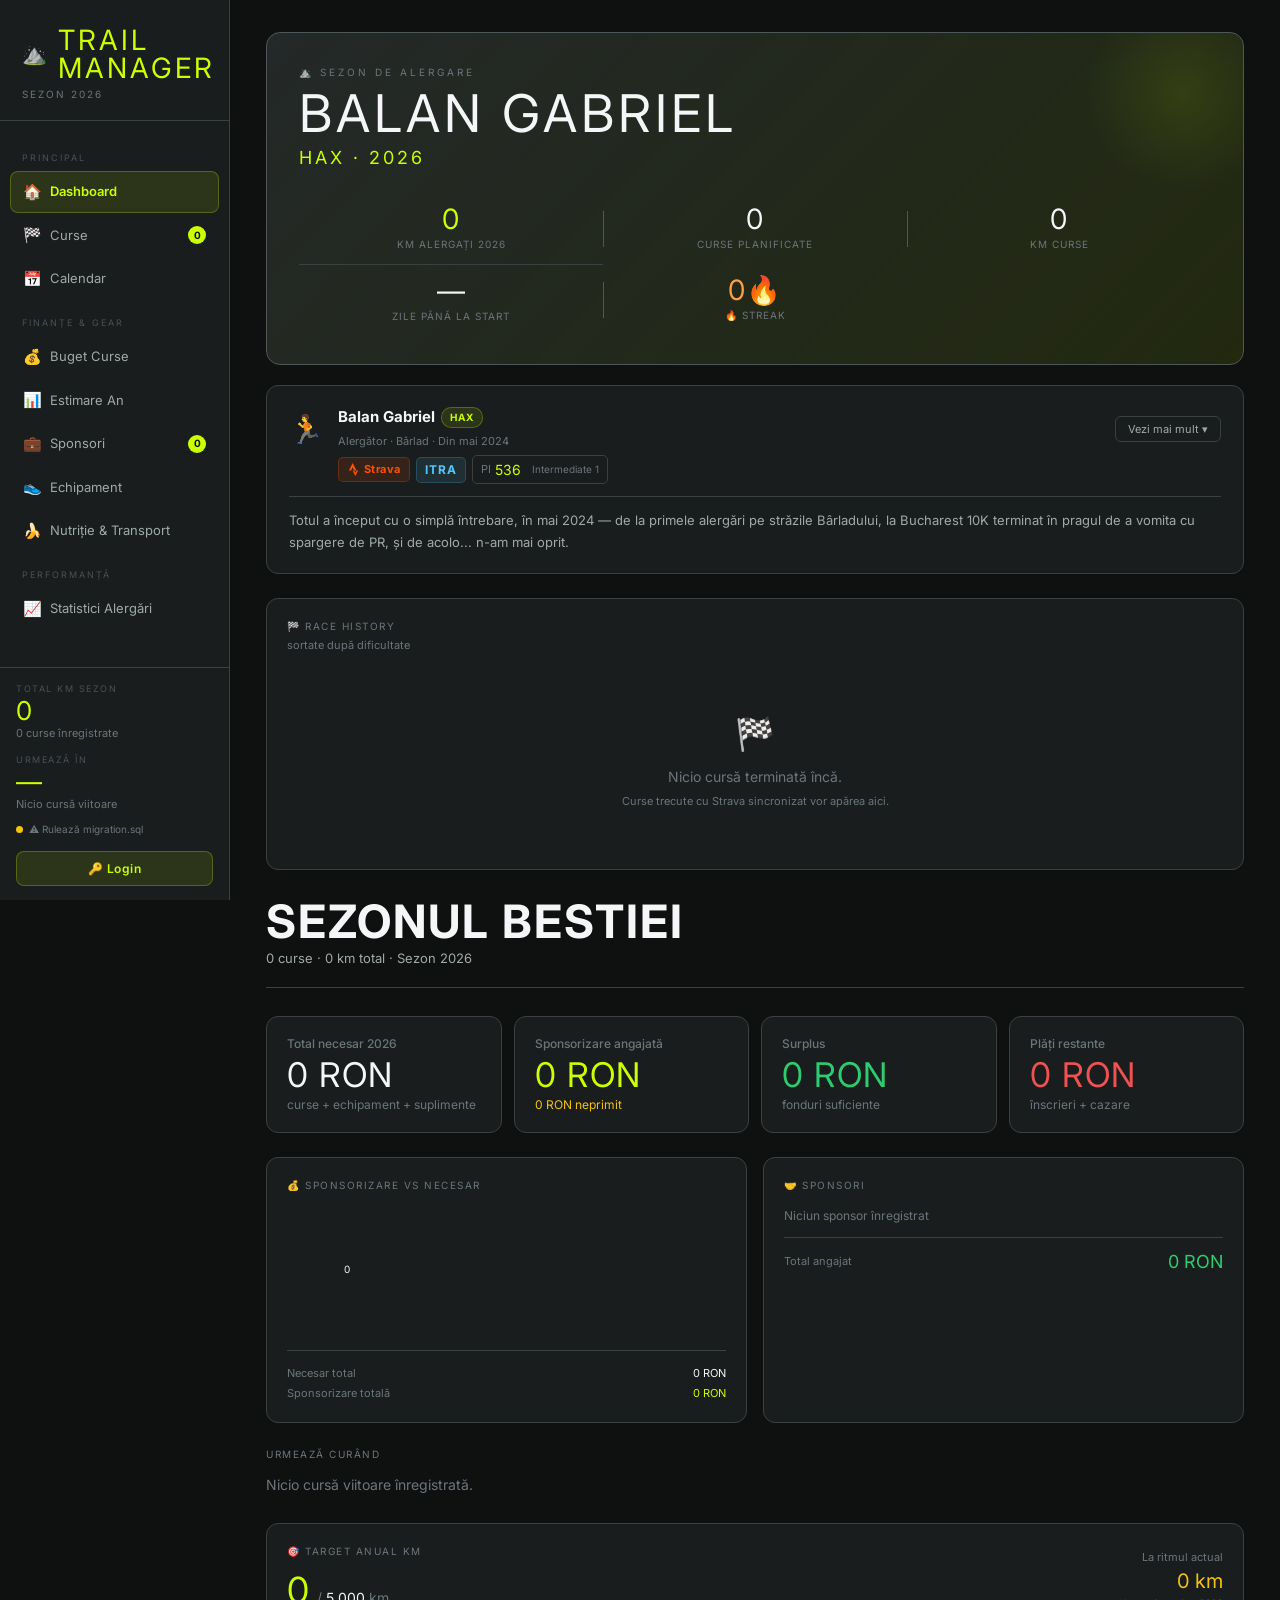
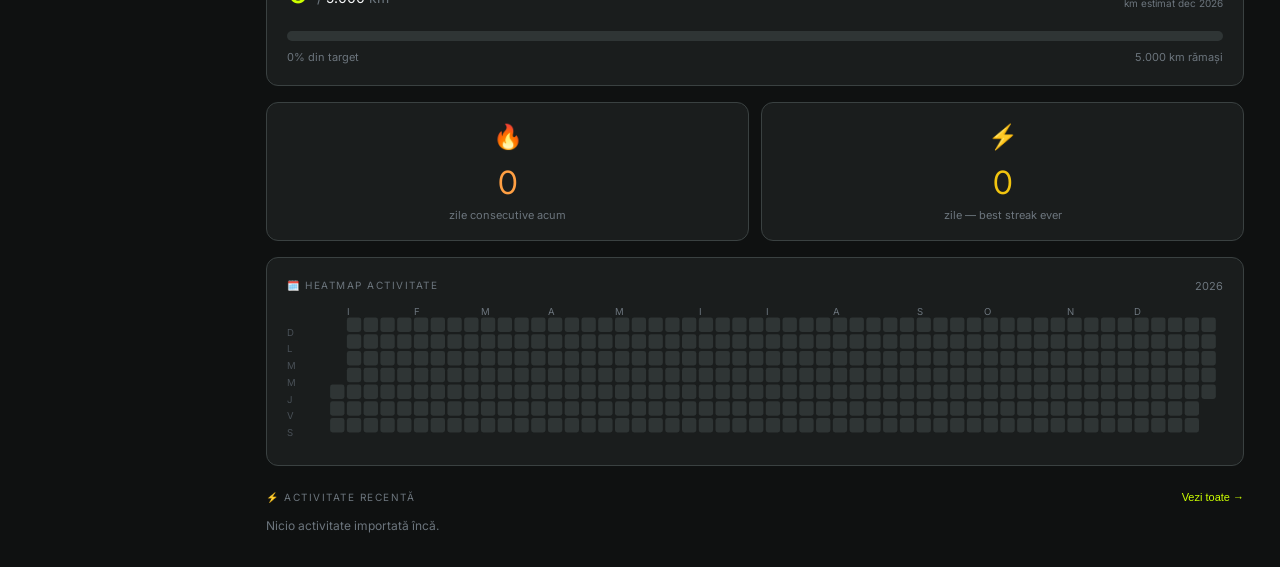
==== index.html @ 711ba476 "added" ====
<!DOCTYPE html>
<html lang="ro">
<head>
<meta charset="UTF-8">
<meta name="viewport" content="width=device-width, initial-scale=1.0">
<title>Trail Running Manager 2026</title>
<link href="https://fonts.googleapis.com/css2?family=Bebas+Neue&family=DM+Sans:ital,opsz,wght@0,9..40,300;0,9..40,400;0,9..40,600;1,9..40,300&family=Inter:wght@300;400;600;700&display=swap" rel="stylesheet">
<meta name="theme-color" content="#0c0e0d">
<script>
// Apply theme immediately — before any rendering — to prevent flash
(function(){
  var t = localStorage.getItem('tm_theme');
  if(t && t !== 'default') document.documentElement.setAttribute('data-theme', t);
})();
</script>
<meta name="apple-mobile-web-app-capable" content="yes">
<meta name="apple-mobile-web-app-status-bar-style" content="black-translucent">
<meta name="apple-mobile-web-app-title" content="Trail Manager">
<link rel="apple-touch-icon" href="data:image/svg+xml,<svg xmlns='http://www.w3.org/2000/svg' viewBox='0 0 100 100'><rect width='100' height='100' rx='20' fill='%230c0e0d'/><text y='.9em' font-size='80'>⛰️</text></svg>">
<script>
// PWA manifest inline
const manifestData = {
  name: "Trail Running Manager 2026",
  short_name: "Trail Manager",
  description: "Sezonul de alergare 2026 — Balan Gabriel",
  start_url: "/",
  display: "standalone",
  background_color: "#0c0e0d",
  theme_color: "#0c0e0d",
  orientation: "portrait-primary",
  icons: [
    { src: "data:image/svg+xml,<svg xmlns='http://www.w3.org/2000/svg' viewBox='0 0 512 512'><rect width='512' height='512' rx='80' fill='%230c0e0d'/><text y='.85em' font-size='400' x='56'>⛰️</text></svg>", sizes: "512x512", type: "image/svg+xml", purpose: "any maskable" }
  ]
};
const blob = new Blob([JSON.stringify(manifestData)], {type:'application/json'});
const link = document.createElement('link');
link.rel = 'manifest';
link.href = URL.createObjectURL(blob);
document.currentScript.parentNode.appendChild(link);
</script>
<link rel="stylesheet" href="themes.css">
<style>
/* Temele sunt în themes.css — linkuit în <head> */
/* ═══════════════════════════════════════
   SPONSOR LANDING PAGE v2
   ═══════════════════════════════════════ */
#sponsor-landing {
  position:fixed;inset:0;z-index:9999;
  background:var(--bg);overflow-y:auto;
  display:none;opacity:0;transition:opacity .5s ease;
}
#sponsor-landing.on { display:block; }
#sponsor-landing { padding:0; }
#sponsor-landing.visible { opacity:1; }
.sl-wrap { max-width:480px;margin:0 auto;padding:40px 28px 80px 44px;min-height:100vh;display:flex;flex-direction:column;gap:0; }

/* Hero */
.sl-hero { text-align:center;padding:40px 0 32px;border-bottom:1px solid var(--border);margin-bottom:16px; }
.sl-avatar { width:90px;height:90px;border-radius:50%;background:var(--s2);display:flex;align-items:center;justify-content:center;font-size:36px;margin:0 auto 16px;border:3px solid var(--accent);box-shadow:0 0 0 6px var(--accent-dim);overflow:hidden;flex-shrink:0; }
.sl-avatar img { width:100%;height:100%;object-fit:cover;border-radius:50%; }
.sl-name { font-family:'Bebas Neue',var(--display);font-size:38px;letter-spacing:3px;color:var(--text);line-height:1;margin-bottom:6px; }
.sl-tag { display:inline-block;background:var(--accent);color:#0c0e0d;font-size:10px;font-weight:700;letter-spacing:2px;padding:3px 10px;border-radius:20px;text-transform:uppercase;margin-bottom:12px; }
.sl-sub { font-size:13px;color:var(--t2);line-height:1.5;max-width:320px;margin:0 auto; }

/* Cards */
.sl-card { background:var(--s1);border:1px solid var(--border);border-radius:var(--r);padding:20px;margin-bottom:12px;opacity:0;transform:translateY(18px);transition:opacity .5s ease,transform .5s ease; }
.sl-card.sl-visible { opacity:1;transform:translateY(0); }
.sl-card-title { font-size:10px;font-weight:700;letter-spacing:2px;text-transform:uppercase;color:var(--t3);margin-bottom:14px;display:flex;align-items:center;gap:6px; }
.sl-card-title::after { content:'';flex:1;height:1px;background:var(--border); }

/* Countdown */
.sl-countdown-card { text-align:center; }
.sl-countdown-race { font-family:'Bebas Neue',var(--display);font-size:20px;color:var(--text);letter-spacing:1px;margin-bottom:2px; }
.sl-countdown-date { font-size:11px;color:var(--t3);margin-bottom:16px; }
.sl-countdown-grid { display:flex;align-items:center;justify-content:center;gap:4px;margin-bottom:16px; }
.sl-cd-block { background:var(--s2);border:1px solid var(--border);border-radius:8px;padding:10px 8px;min-width:52px; }
.sl-cd-val { font-family:'Bebas Neue',var(--display);font-size:32px;color:var(--accent);line-height:1;letter-spacing:1px; }
.sl-cd-lbl { font-size:9px;color:var(--t3);text-transform:uppercase;letter-spacing:1px;margin-top:2px; }
.sl-cd-sep { font-family:'Bebas Neue',var(--display);font-size:28px;color:var(--t4);margin-bottom:14px; }
.sl-pulse-wrap { position:relative;width:24px;height:24px;margin:0 auto; }
.sl-pulse-dot { position:absolute;inset:6px;border-radius:50%;background:var(--accent); }
.sl-pulse-ring { position:absolute;inset:0;border-radius:50%;border:2px solid var(--accent);animation:slPulse 2s ease-out infinite;opacity:0; }
.sl-pulse-ring2 { animation-delay:1s; }
@keyframes slPulse { 0%{transform:scale(.5);opacity:.8} 100%{transform:scale(2);opacity:0} }

/* Progress bar */
.sl-progress-track { height:10px;background:var(--s3);border-radius:5px;overflow:visible;position:relative; }
.sl-progress-fill { height:100%;border-radius:5px;background:var(--accent);transition:width 1.5s cubic-bezier(.4,0,.2,1);position:relative; }
.sl-progress-fill::after { content:'▶';position:absolute;right:-8px;top:50%;transform:translateY(-50%);font-size:10px;color:var(--accent); }

/* Stats grid */
.sl-stats { display:grid;grid-template-columns:repeat(3,1fr);gap:8px; }
.sl-stat { background:var(--s2);border-radius:8px;padding:12px 8px;text-align:center; }
.sl-stat-val { font-family:'Bebas Neue',var(--display);font-size:24px;color:var(--accent);line-height:1;margin-bottom:3px;letter-spacing:1px; }
.sl-stat-lbl { font-size:9px;color:var(--t3);text-transform:uppercase;letter-spacing:1px;line-height:1.3; }

/* Map */
.sl-map-wrap { position:relative;background:var(--s2);border-radius:8px;overflow:hidden;margin-bottom:10px; }
.sl-map-tooltip { position:absolute;background:var(--s1);border:1px solid var(--border);border-radius:8px;padding:8px 10px;font-size:11px;color:var(--text);pointer-events:none;max-width:160px;z-index:10;box-shadow:0 4px 12px rgba(0,0,0,.3); }
.sl-map-legend { display:flex;flex-wrap:wrap;gap:6px;margin-top:6px; }
.sl-map-legend-item { display:flex;align-items:center;gap:4px;font-size:10px;color:var(--t3); }

/* Timeline */
.sl-timeline { position:relative;padding:0 0 0 20px; }
.sl-timeline::before { content:'';position:absolute;left:7px;top:8px;bottom:8px;width:2px;background:var(--border); }
.sl-tl-item { position:relative;padding:0 0 24px 24px;opacity:0;transform:translateX(-12px);transition:opacity .9s ease,transform .9s ease; }
.sl-tl-item.sl-visible { opacity:1;transform:translateX(0); }
.sl-tl-right { transform:translateX(12px); }
.sl-tl-right.sl-visible { transform:translateX(0); }

.sl-tl-dot { position:absolute;left:-20px;top:4px;width:10px;height:10px;border-radius:50%;background:var(--s3);border:2px solid var(--border); }
.sl-tl-dot-accent { background:var(--accent);border-color:var(--accent);box-shadow:0 0 0 4px var(--accent-dim); }
.sl-tl-year { font-size:10px;color:var(--t3);letter-spacing:1px;text-transform:uppercase;margin-bottom:2px; }
.sl-tl-title { font-size:14px;font-weight:700;color:var(--text);margin-bottom:4px; }
.sl-tl-desc { font-size:12px;color:var(--t2);line-height:1.5; }
.sl-tl-highlight .sl-tl-title { color:var(--accent); }

/* ROI Slider */
.sl-roi-slider { width:100%;-webkit-appearance:none;appearance:none;height:6px;background:var(--s3);border-radius:3px;outline:none;cursor:pointer; }
.sl-roi-slider::-webkit-slider-thumb { -webkit-appearance:none;width:20px;height:20px;border-radius:50%;background:var(--accent);cursor:pointer;border:none; }
.sl-roi-slider::-moz-range-thumb { width:20px;height:20px;border-radius:50%;background:var(--accent);cursor:pointer;border:none; }
.sl-roi-grid { display:grid;grid-template-columns:1fr 1fr;gap:8px;margin-bottom:10px; }
.sl-roi-item { background:var(--s2);border-radius:8px;padding:10px;border:1px solid var(--border);transition:border-color .3s,background .3s; }
.sl-roi-item.active { border-color:var(--accent-border);background:var(--accent-dim); }
.sl-roi-item-icon { font-size:18px;margin-bottom:4px; }
.sl-roi-item-title { font-size:11px;font-weight:600;color:var(--text);margin-bottom:2px; }
.sl-roi-item-desc { font-size:10px;color:var(--t3);line-height:1.3; }
.sl-roi-summary { background:var(--accent-dim);border:1px solid var(--accent-border);border-radius:8px;padding:12px;font-size:12px;color:var(--text);text-align:center;line-height:1.6; }

/* Benefits */
.sl-benefit { display:flex;align-items:flex-start;gap:12px;padding:10px 0;border-bottom:1px solid var(--border); }
.sl-benefit:last-child { border-bottom:none;padding-bottom:0; }
.sl-benefit-icon { width:32px;height:32px;border-radius:8px;background:var(--accent-dim);border:1px solid var(--accent-border);display:flex;align-items:center;justify-content:center;font-size:16px;flex-shrink:0; }
.sl-benefit-title { font-size:13px;font-weight:600;color:var(--text);margin-bottom:2px; }
.sl-benefit-desc { font-size:11px;color:var(--t3);line-height:1.4; }

/* Sponsors strip */
.sl-sponsors-strip { display:flex;flex-wrap:wrap;gap:8px;align-items:center;margin-top:6px; }
.sl-sp-pill { background:var(--s2);border:1px solid var(--border);border-radius:20px;padding:5px 12px;font-size:11px;color:var(--t2);font-weight:600; }

/* Welcome msg */
.sl-welcome-card { background:var(--s2) !important;border:1px dashed var(--accent-border) !important; }
.sl-welcome-text { font-size:13px;color:var(--t2);line-height:1.7;font-style:italic; }

/* Quote */
.sl-quote-card { border-left:3px solid var(--accent) !important;background:var(--accent-dim) !important; }
.sl-quote-text { font-family:'Bebas Neue',var(--display);font-size:22px;color:var(--text);line-height:1.3;letter-spacing:.5px;margin-bottom:8px; }
.sl-quote-author { font-size:11px;color:var(--t3);letter-spacing:1px;text-transform:uppercase; }

/* Video */
.sl-video-wrap { border-radius:8px;overflow:hidden; }

/* Budget breakdown */
.sl-budget-row { display:flex;align-items:center;justify-content:space-between;padding:9px 0;border-bottom:1px solid var(--border); }
.sl-budget-row:last-child { border-bottom:none; }
.sl-budget-label { display:flex;align-items:center;gap:8px;font-size:12px;color:var(--t2); }
.sl-budget-bar-wrap { flex:1;height:4px;background:var(--s3);border-radius:2px;margin:0 12px;overflow:hidden; }
.sl-budget-bar-fill { height:100%;border-radius:2px;background:var(--accent);transition:width 1.2s cubic-bezier(.4,0,.2,1); }
.sl-budget-amount { font-family:'Bebas Neue',var(--display);font-size:14px;color:var(--accent);white-space:nowrap; }
.sl-budget-total { margin-top:12px;padding:12px;background:var(--s2);border-radius:8px;display:flex;justify-content:space-between;align-items:baseline; }
.sl-budget-total-lbl { font-size:11px;color:var(--t3);text-transform:uppercase;letter-spacing:1px; }
.sl-budget-total-val { font-family:'Bebas Neue',var(--display);font-size:22px;color:var(--accent); }
.sl-budget-covered { font-size:11px;color:var(--t3);margin-top:4px;text-align:center; }

/* FAQ */
.sl-faq-item { border-bottom:1px solid var(--border); }
.sl-faq-item:last-child { border-bottom:none; }
.sl-faq-q { width:100%;text-align:left;background:none;border:none;padding:12px 0;font-size:13px;font-weight:600;color:var(--text);cursor:pointer;display:flex;justify-content:space-between;align-items:center;gap:8px; }
.sl-faq-arr { color:var(--accent);transition:transform .3s;flex-shrink:0; }
.sl-faq-item.open .sl-faq-arr { transform:rotate(180deg); }
.sl-faq-a { display:none;font-size:12px;color:var(--t2);line-height:1.6;padding-bottom:12px; }
.sl-faq-item.open .sl-faq-a { display:block; }

/* CTA */
.sl-cta { margin-top:8px;display:flex;flex-direction:column;gap:10px; }
.sl-btn-primary { width:100%;padding:15px;background:var(--accent);color:#0c0e0d;font-family:'Bebas Neue',var(--display);font-size:16px;letter-spacing:2px;border:none;border-radius:var(--r);cursor:pointer;transition:opacity .2s; }
.sl-btn-primary:hover { opacity:.85; }
.sl-btn-ghost { width:100%;padding:12px;background:none;color:var(--t3);font-size:12px;border:1px solid var(--border);border-radius:var(--r);cursor:pointer;transition:color .2s,border-color .2s; }
.sl-btn-ghost:hover { color:var(--text);border-color:var(--border2); }

*{box-sizing:border-box;margin:0;padding:0}
html{scroll-behavior:smooth}
body{background:var(--bg);color:var(--text);font-family:var(--body);font-size:14px;line-height:1.5;min-height:100vh;overflow-x:hidden}
::-webkit-scrollbar{width:5px;height:5px}
::-webkit-scrollbar-track{background:var(--bg)}
::-webkit-scrollbar-thumb{background:var(--border2);border-radius:3px}

/* ── APP SHELL ── */
.shell{display:grid;grid-template-columns:230px 1fr;min-height:100vh}

/* ── SIDEBAR ── */
.sidebar{
  background:var(--s1);border-right:1px solid var(--border);
  display:flex;flex-direction:column;
  position:sticky;top:0;height:100vh;overflow-y:auto;
}
.logo{padding:26px 22px 18px;border-bottom:1px solid var(--border)}
.logo-mark{font-family:var(--display);font-size:28px;letter-spacing:3px;color:var(--accent);line-height:1;display:flex;align-items:center;gap:8px}
.logo-mark span{font-size:20px}
.logo-sub{color:var(--t3);font-size:10px;margin-top:5px;letter-spacing:2px;text-transform:uppercase}

.nav{padding:14px 10px;flex:1}
.nav-group{font-size:9px;color:var(--t4);text-transform:uppercase;letter-spacing:2px;padding:10px 12px 6px;margin-top:6px}
.ni{
  display:flex;align-items:center;gap:9px;padding:9px 12px;
  border-radius:8px;cursor:pointer;color:var(--t2);font-size:13px;
  transition:all .15s;margin-bottom:1px;border:1px solid transparent;
  user-select:none;
}
.ni:hover{background:var(--s2);color:var(--text)}
.ni.on{background:var(--accent-dim);color:var(--accent);border-color:var(--accent-border);font-weight:600}
.ni .ico{font-size:15px;width:18px;text-align:center;flex-shrink:0}
.ni .badge{margin-left:auto;background:var(--accent);color:#0c0e0d;font-size:10px;font-weight:700;width:18px;height:18px;border-radius:9px;display:flex;align-items:center;justify-content:center}

.sidebar-bottom{padding:14px 16px;border-top:1px solid var(--border)}
.kpi{margin-bottom:12px}
.kpi-label{font-size:9px;color:var(--t4);text-transform:uppercase;letter-spacing:1.5px;display:block;margin-bottom:2px}
.kpi-val{font-family:var(--display);font-size:26px;color:var(--accent);letter-spacing:1px;line-height:1}
.kpi-sub{font-size:11px;color:var(--t3);margin-top:1px}

.save-btn{
  width:100%;padding:9px;border-radius:8px;background:var(--accent-dim);
  border:1px solid var(--accent-border);color:var(--accent);font-family:var(--body);
  font-size:12px;font-weight:600;cursor:pointer;transition:all .15s;letter-spacing:.5px;
  display:flex;align-items:center;justify-content:center;gap:6px;
}
.save-btn:hover{background:var(--accent-dim)}
.save-btn.saved{color:var(--green);border-color:rgba(79,255,155,.3);background:rgba(79,255,155,.08)}

/* ── MAIN ── */
.main{overflow-x:hidden}
.page{display:none;padding:32px 36px;animation:fadeIn .2s ease}
.page.on{display:block}
@keyframes fadeIn{from{opacity:0;transform:translateY(6px)}to{opacity:1;transform:translateY(0)}}

/* ── PAGE HEADER ── */
.ph{display:flex;align-items:flex-end;justify-content:space-between;margin-bottom:28px;padding-bottom:18px;border-bottom:1px solid var(--border)}
.ph-left h2{font-family:var(--display);font-size:46px;letter-spacing:2px;line-height:1;color:var(--text)}
.ph-left p{color:var(--t2);font-size:13px;margin-top:5px}
.ph-right{display:flex;gap:8px;align-items:center}

/* ── BUTTONS ── */
.btn{padding:9px 18px;border-radius:7px;font-family:var(--body);font-size:13px;font-weight:600;cursor:pointer;transition:all .15s;border:none;letter-spacing:.3px;display:inline-flex;align-items:center;gap:6px;white-space:nowrap}
.btn-primary{background:var(--accent);color:#0c0e0d}
.btn-primary:hover{background:#caff6b;transform:translateY(-1px);box-shadow:0 4px 16px var(--accent-border)}
.btn-ghost{background:transparent;color:var(--t2);border:1px solid var(--border)}
.btn-ghost:hover{background:var(--s2);color:var(--text)}
.btn-danger{background:rgba(255,79,79,.08);color:var(--red);border:1px solid rgba(255,79,79,.2)}
.btn-danger:hover{background:rgba(255,79,79,.18)}
.btn-sm{padding:5px 10px;font-size:12px}
.btn-icon{padding:6px 7px}

/* ── CARDS GRID ── */
.cg{display:grid;grid-template-columns:repeat(auto-fill,minmax(310px,1fr));gap:14px}

/* ── RACE CARD ── */
.rc{
  background:var(--s1);border:1px solid var(--border);border-radius:var(--r);
  padding:18px;transition:all .15s;position:relative;overflow:hidden;cursor:default;
}
.rc:hover{border-color:var(--border2);transform:translateY(-1px);box-shadow:0 6px 24px rgba(0,0,0,.3)}
.rc.star{border-color:var(--accent-border)}
.rc.star::before{content:'';position:absolute;top:0;left:0;right:0;height:2px;background:linear-gradient(90deg,var(--accent),var(--green))}
.rc.past{opacity:.65}

.rc-top{display:flex;justify-content:space-between;align-items:flex-start;margin-bottom:12px}
.rc-nr{font-size:10px;color:var(--t3);letter-spacing:1px;margin-bottom:2px}
.rc-name{font-size:15px;font-weight:600;color:var(--text);line-height:1.3}
.rc-date{font-size:12px;color:var(--accent);font-weight:600;margin-top:3px}
.rc-cd{font-size:11px;color:var(--t3);margin-top:1px}
.rc-cd.soon{color:var(--orange)}

.rc-nums{display:grid;grid-template-columns:1fr 1fr;gap:6px;margin-bottom:12px}
.rn{background:var(--s2);border-radius:6px;padding:7px 10px}
.rn lbl{font-size:9px;color:var(--t3);text-transform:uppercase;letter-spacing:.8px;display:block;margin-bottom:1px}
.rn .rv{font-family:var(--display);font-size:18px;color:var(--text);letter-spacing:.5px;line-height:1}
.rn .ru{font-size:11px;color:var(--t3)}

.rc-tags{display:flex;flex-wrap:wrap;gap:5px;margin-bottom:12px}
.tag{padding:3px 8px;border-radius:20px;font-size:11px;font-weight:500;border:1px solid}
.tg{color:var(--green);background:rgba(79,255,155,.07);border-color:rgba(79,255,155,.2)}
.ty{color:var(--yellow);background:rgba(255,203,79,.07);border-color:rgba(255,203,79,.2)}
.tr{color:var(--red);background:rgba(255,79,79,.07);border-color:rgba(255,79,79,.2)}
.tn{color:var(--t2);background:var(--s2);border-color:var(--border)}
.ta{color:var(--accent);background:var(--accent-dim);border-color:var(--accent-border)}

.rc-foot{display:flex;align-items:center;justify-content:space-between;padding-top:10px;border-top:1px solid var(--border)}
.rc-cost{font-family:var(--display);font-size:20px;color:var(--text)}
.rc-cost small{font-family:var(--body);font-size:11px;color:var(--t3);font-weight:400}
.rc-actions{display:flex;gap:5px}
.rc-note{margin-top:8px;font-size:11px;color:var(--t3);font-style:italic;padding-left:2px}

/* ── TABS ── */
.tabs{display:flex;gap:3px;margin-bottom:20px;background:var(--s1);padding:4px;border-radius:9px;width:fit-content;border:1px solid var(--border)}
.tab{padding:6px 15px;border-radius:6px;cursor:pointer;font-size:13px;color:var(--t2);transition:all .15s;border:none;background:none;font-family:var(--body)}
.tab.on{background:var(--s2);color:var(--text);font-weight:600}

/* ── STAT TILES ── */
.tiles{display:grid;grid-template-columns:repeat(auto-fit,minmax(190px,1fr));gap:12px;margin-bottom:24px}
.tile{background:var(--s1);border:1px solid var(--border);border-radius:var(--r);padding:18px 20px}
.tile lbl{font-size:10px;color:var(--t3);text-transform:uppercase;letter-spacing:1.5px;display:block;margin-bottom:8px}
.tile .tv{font-family:var(--display);font-size:34px;letter-spacing:1px;line-height:1}
.tv.green{color:var(--green)}
.tv.red{color:var(--red)}
.tv.yellow{color:var(--yellow)}
.tv.accent{color:var(--accent)}
.tile .ts{font-size:12px;color:var(--t3);margin-top:4px}
.pbar{height:3px;background:var(--s3);border-radius:2px;margin-top:10px;overflow:hidden}
.pfill{height:100%;background:var(--accent);border-radius:2px;transition:width .6s cubic-bezier(.4,0,.2,1)}

/* ── TABLE ── */
.tw{overflow-x:auto;border:1px solid var(--border);border-radius:var(--r)}
table{width:100%;border-collapse:collapse}
th{font-size:10px;color:var(--t3);text-transform:uppercase;letter-spacing:.8px;padding:10px 14px;text-align:left;border-bottom:1px solid var(--border);white-space:nowrap;background:var(--s1)}
td{padding:10px 14px;border-bottom:1px solid rgba(37,43,38,.4);font-size:13px;vertical-align:middle}
tr:last-child td{border-bottom:none}
tr:hover td{background:rgba(255,255,255,.015)}

/* ── CALENDAR ── */
.cal{display:grid;grid-template-columns:repeat(4,1fr);gap:10px}
.month{background:var(--s1);border:1px solid var(--border);border-radius:var(--r);padding:14px}
.month-name{font-family:var(--display);font-size:16px;color:var(--t2);margin-bottom:10px;letter-spacing:1.5px;text-transform:uppercase}
.ev{background:var(--s2);border-left:3px solid var(--accent);border-radius:0 6px 6px 0;padding:7px 9px;margin-bottom:5px;cursor:pointer;transition:all .15s}
.ev:hover{background:var(--accent-dim)}
.ev.ultra{border-left-color:var(--orange)}
.ev-name{font-size:12px;font-weight:600}
.ev-meta{font-size:10px;color:var(--t3);margin-top:2px}
.ev-dist{font-size:11px;color:var(--accent);font-family:var(--display);margin-top:2px}
.ev.ultra .ev-dist{color:var(--orange)}
.no-ev{font-size:12px;color:var(--t4);padding:4px 0}

/* ── EQ ITEMS ── */
.eq-item{background:var(--s1);border:1px solid var(--border);border-radius:var(--r);padding:16px 20px;display:flex;align-items:center;gap:16px;margin-bottom:8px;transition:all .15s}
.eq-item:hover{border-color:var(--border2)}
.eq-ico{font-size:30px;width:48px;text-align:center;flex-shrink:0}
.eq-body{flex:1;min-width:0}
.eq-name{font-size:15px;font-weight:600}
.eq-cat{font-size:11px;color:var(--t3);margin-top:2px}
.km-wrap{margin-top:8px}
.km-labels{display:flex;justify-content:space-between;font-size:11px;color:var(--t3);margin-bottom:4px}
.km-bar{height:4px;background:var(--s3);border-radius:2px;overflow:hidden}
.km-fill{height:100%;border-radius:2px;transition:width .6s}
.km-fill.ok{background:var(--green)}
.km-fill.mid{background:var(--yellow)}
.km-fill.worn{background:var(--red)}
.eq-right{text-align:right;flex-shrink:0}
.eq-price{font-family:var(--display);font-size:22px}
.eq-price small{font-family:var(--body);font-size:11px;color:var(--t3);display:block;font-weight:400}

/* ── NUTRITIE ── */
.ng{display:grid;grid-template-columns:repeat(3,1fr);gap:14px}
.nc{background:var(--s1);border:1px solid var(--border);border-radius:var(--r);padding:18px}
.nc h4{font-size:10px;text-transform:uppercase;letter-spacing:1.5px;color:var(--t3);margin-bottom:14px;padding-bottom:8px;border-bottom:1px solid var(--border)}
.nr{display:flex;justify-content:space-between;align-items:center;padding:7px 0;border-bottom:1px solid rgba(37,43,38,.4);font-size:13px}
.nr:last-child{border-bottom:none}
.nl{color:var(--t2)}
.nv{font-weight:600}
.nv.a{color:var(--accent);font-family:var(--display);font-size:16px}

/* ── MODAL ── */
.overlay{position:fixed;inset:0;background:rgba(0,0,0,.75);backdrop-filter:blur(6px);z-index:100;display:none;align-items:center;justify-content:center;padding:20px}
.overlay.on{display:flex}
.modal{background:var(--s1);border:1px solid var(--border2);border-radius:14px;width:100%;max-width:660px;max-height:90vh;overflow-y:auto;box-shadow:0 30px 80px rgba(0,0,0,.6)}
.mh{padding:22px 26px 18px;border-bottom:1px solid var(--border);display:flex;align-items:center;justify-content:space-between}
.mh h3{font-family:var(--display);font-size:30px;letter-spacing:1px}
.mx{background:none;border:none;color:var(--t3);font-size:20px;cursor:pointer;padding:4px;transition:color .15s}
.mx:hover{color:var(--text)}
.mb{padding:22px 26px}
.mf{padding:14px 26px 22px;display:flex;gap:8px;justify-content:flex-end;border-top:1px solid var(--border)}

/* ── FORM ── */
.fg{display:grid;grid-template-columns:1fr 1fr;gap:12px}
.fgrow{grid-column:span 2}
.fi{display:flex;flex-direction:column;gap:4px}
.fi lbl{font-size:11px;color:var(--t3);font-weight:500;letter-spacing:.3px}
.lbl{font-size:12px;color:var(--t3);display:block;margin-bottom:5px;font-weight:500}
input,select,textarea{background:var(--s2);border:1px solid var(--border);border-radius:7px;color:var(--text);font-family:var(--body);font-size:13px;padding:9px 12px;width:100%;transition:border-color .15s}
input:focus,select:focus,textarea:focus{outline:none;border-color:var(--accent)}
select option{background:var(--s2)}
.cb-row{display:flex;align-items:center;gap:8px;padding:8px 0}
.cb-row input[type=checkbox]{width:auto;accent-color:var(--accent)}
.cb-row label{color:var(--t2);font-size:13px;cursor:pointer}
.sl{font-size:10px;color:var(--t3);text-transform:uppercase;letter-spacing:1.5px;margin:18px 0 10px;padding-bottom:6px;border-bottom:1px solid var(--border)}

/* ── TOAST ── */
.toast{position:fixed;bottom:24px;right:24px;background:var(--s2);border:1px solid var(--border2);border-radius:10px;padding:11px 18px;font-size:13px;font-weight:500;box-shadow:0 8px 32px rgba(0,0,0,.5);z-index:200;transform:translateY(16px);opacity:0;transition:all .3s;display:flex;align-items:center;gap:8px;pointer-events:none}
.toast.show{transform:translateY(0);opacity:1}
.toast.ok{border-color:rgba(79,255,155,.3);color:var(--green)}
.toast.err{border-color:rgba(255,79,79,.3);color:var(--red)}
.toast.info{border-color:var(--accent-border);color:var(--accent)}

/* ── FILE PICKER BANNER ── */
.filebanner{background:var(--s2);border:1px solid var(--border2);border-radius:var(--r);padding:20px 24px;margin-bottom:24px;display:flex;align-items:center;justify-content:space-between;gap:16px}
.filebanner p{font-size:13px;color:var(--t2);line-height:1.6}
.filebanner strong{color:var(--text)}
.filebanner .actions{display:flex;gap:8px;flex-shrink:0}

/* ── SPONSOR ROW ── */
.sp-row{background:var(--s1);border:1px solid var(--border);border-radius:var(--r);padding:14px 18px;display:flex;align-items:center;gap:14px;margin-bottom:8px}
.sp-icon{font-size:22px}
.sp-body{flex:1}
.sp-name{font-weight:600}
.sp-sub{font-size:12px;color:var(--t3);margin-top:2px}
.sp-amount{font-family:var(--display);font-size:22px;color:var(--green)}

/* ── SPONSOR PROGRESS BAR ── */
.sp-progress-wrap{background:var(--s1);border:1px solid var(--border);border-radius:var(--r);padding:20px 24px;margin-bottom:4px}
.sp-progress-header{display:flex;justify-content:space-between;align-items:flex-end;margin-bottom:14px}
.sp-progress-header h3{font-family:var(--display);font-size:20px;letter-spacing:1px}
.sp-progress-header .sp-nums{text-align:right}
.sp-progress-header .sp-need{font-family:var(--display);font-size:28px;color:var(--red);letter-spacing:1px;line-height:1}
.sp-progress-header .sp-have{font-size:12px;color:var(--t3);margin-top:2px}
.sp-bar-track{height:12px;background:var(--s3);border-radius:6px;overflow:hidden;margin-bottom:10px;position:relative}
.sp-bar-fill{height:100%;border-radius:6px;transition:width .8s cubic-bezier(.4,0,.2,1)}
.sp-bar-fill.over{background:var(--green)}
.sp-bar-fill.close{background:var(--yellow)}
.sp-bar-fill.low{background:var(--red)}
.sp-bar-labels{display:flex;justify-content:space-between;font-size:11px;color:var(--t3)}
.sp-bar-labels .have{color:var(--green);font-weight:600}

/* ── PAYMENT CARDS ── */
.pay-card{background:var(--s1);border:1px solid var(--border);border-radius:var(--r);padding:16px 20px;margin-bottom:8px;transition:all .15s}
.pay-card:hover{border-color:var(--border2)}
.pay-card-top{display:flex;align-items:flex-start;justify-content:space-between;margin-bottom:10px}
.pay-card-name{font-size:14px;font-weight:600}
.pay-card-date{font-size:11px;color:var(--accent);margin-top:2px}
.pay-rows{display:grid;gap:6px}
.pay-row{display:flex;align-items:center;justify-content:space-between;background:var(--s2);border-radius:7px;padding:8px 12px}
.pay-row-left{display:flex;align-items:center;gap:10px}
.pay-row-icon{font-size:14px}
.pay-row-lbl{font-size:12px;color:var(--t2)}
.pay-row-amount{font-family:var(--display);font-size:16px;letter-spacing:.5px}
.pay-row-amount.paid{color:var(--green)}
.pay-row-amount.owed{color:var(--red)}
.pay-row-amount.na{color:var(--t3);font-family:var(--body);font-size:12px}

/* ── ESTIMARE BREAKDOWN ── */
.breakdown-grid{display:grid;grid-template-columns:repeat(auto-fit,minmax(260px,1fr));gap:12px;margin-bottom:8px}
.bk-card{background:var(--s1);border:1px solid var(--border);border-radius:var(--r);padding:18px}
.bk-card h4{font-size:10px;text-transform:uppercase;letter-spacing:1.5px;color:var(--t3);margin-bottom:14px;padding-bottom:8px;border-bottom:1px solid var(--border);display:flex;justify-content:space-between}
.bk-card h4 span{color:var(--accent);font-family:var(--display);font-size:16px;letter-spacing:1px}
.bk-row{display:flex;justify-content:space-between;align-items:center;padding:6px 0;border-bottom:1px solid rgba(37,43,38,.3);font-size:13px}
.bk-row:last-child{border-bottom:none}
.bk-row .bl{color:var(--t2)}
.bk-row .bv{font-weight:600;color:var(--text)}
.bk-row .bv.a{color:var(--accent);font-family:var(--display);font-size:15px}
.bk-total{display:flex;justify-content:space-between;margin-top:10px;padding-top:10px;border-top:1px solid var(--border)}
.bk-total .bl{font-weight:600;font-size:13px}
.bk-total .bv{font-family:var(--display);font-size:20px;color:var(--accent)}

/* ── TIMELINE ── */
.timeline{display:grid;gap:8px}
.tl-month{background:var(--s1);border:1px solid var(--border);border-radius:var(--r);overflow:hidden}
.tl-head{display:flex;align-items:center;gap:14px;padding:12px 16px;border-bottom:1px solid var(--border);cursor:pointer;transition:background .15s}
.tl-head:hover{background:var(--s2)}
.tl-month-name{font-family:var(--display);font-size:18px;letter-spacing:1px;min-width:120px}
.tl-bar-wrap{flex:1;height:6px;background:var(--s3);border-radius:3px;overflow:hidden}
.tl-bar{height:100%;border-radius:3px;background:var(--accent);transition:width .6s}
.tl-total{font-family:var(--display);font-size:18px;letter-spacing:.5px;min-width:110px;text-align:right}
.tl-total.high{color:var(--red)}
.tl-total.mid{color:var(--yellow)}
.tl-total.low{color:var(--green)}
.tl-body{padding:0 16px;max-height:0;overflow:hidden;transition:max-height .3s ease}
.tl-body.open{max-height:800px}
.tl-item{display:flex;justify-content:space-between;padding:7px 0;border-bottom:1px solid rgba(37,43,38,.3);font-size:13px}
.tl-item:last-child{border-bottom:none}
.tl-item-lbl{color:var(--t2)}
.tl-item-val{font-weight:600}

/* ── ACTIVITY FEED ── */
.af-card {
  background:var(--s1);border:1px solid var(--border);border-radius:var(--r);
  overflow:hidden;transition:border-color .15s;
}
.af-card:hover { border-color:var(--border2); }
.af-head {
  display:flex;align-items:center;gap:12px;padding:12px 14px;
  cursor:pointer;user-select:none;
}
.af-type-badge {
  width:34px;height:34px;border-radius:8px;
  background:var(--accent-dim);border:1px solid var(--accent-border);
  display:flex;align-items:center;justify-content:center;
  font-size:16px;flex-shrink:0;
}
.af-info { flex:1;min-width:0; }
.af-name {
  font-size:13px;font-weight:600;color:var(--text);
  white-space:nowrap;overflow:hidden;text-overflow:ellipsis;
}
.af-date { font-size:10px;color:var(--t3);margin-top:2px; }
.af-stats {
  display:flex;gap:10px;flex-shrink:0;align-items:center;
}
.af-stat { text-align:center; }
.af-stat-val {
  font-family:var(--display);font-size:15px;color:var(--accent);
  white-space:nowrap;line-height:1;
}
.af-stat-lbl { font-size:9px;color:var(--t3);text-transform:uppercase;letter-spacing:.5px;margin-top:2px; }
.af-expand { display:none;border-top:1px solid var(--border);padding:12px 14px; }
.af-card.open .af-expand { display:block; }
.af-map { background:var(--s2);border-radius:8px;overflow:hidden;margin-bottom:10px; }
.af-map svg { display:block;width:100%;height:auto; }
.af-extra-stats {
  display:grid;grid-template-columns:repeat(auto-fit,minmax(70px,1fr));gap:8px;
}
.af-extra-stat {
  background:var(--s2);border-radius:7px;padding:8px 6px;text-align:center;
}
.af-extra-stat-val {
  font-family:var(--display);font-size:16px;color:var(--text);
  line-height:1;
}
.af-extra-stat-lbl { font-size:9px;color:var(--t3);margin-top:2px; }



/* ── MOD SPONSOR — ascunde elemente interne ── */
.sponsor-mode .bk-card[id="db-race-card"],
.sponsor-mode #db-race-pagination,
.sponsor-mode #db-unpaid-label,
.sponsor-mode #db-unpaid-list,
.sponsor-mode .ph { display:none !important; }
.sponsor-mode .dash-hero { margin-bottom:32px; }
.sponsor-mode #db-tiles .tile:nth-child(4) { display:none; } /* plăți restante */

/* ── READ-ONLY (guest) MODE ── */
body.readonly .btn-primary:not(.allow-guest),
body.readonly button[onclick*="open"],
body.readonly button[onclick*="save"],
body.readonly button[onclick*="delete"],
body.readonly button[onclick*="clear"],
body.readonly button[onclick*="edit"],
body.readonly button[onclick*="Edit"],
body.readonly button[onclick*="RC("],
body.readonly button[onclick*="EQ("],
body.readonly button[onclick*="SP("],
body.readonly button[onclick*="supl"],
body.readonly button[onclick*="new"],
body.readonly button[onclick*="add"],
body.readonly button[onclick*="Add"],
body.readonly .btn-icon,
body.readonly #save-btn,
body.readonly #export-btn,
body.readonly .ph-right .btn,
body.readonly label.btn,
body.readonly .add-row,
body.readonly [data-owner-only] { display:none !important }
.guest-banner{
  position:fixed;bottom:0;left:0;right:0;z-index:80;
  background:rgba(255,200,79,.12);border-top:1px solid rgba(255,200,79,.3);
  padding:8px 20px;display:flex;align-items:center;gap:10px;
  font-size:12px;color:var(--yellow);
}
@media(max-width:800px){.guest-banner{bottom:64px}}

/* ── RACE HISTORY CARDS ── */
.race-card{border:1px solid var(--border);border-radius:12px;overflow:hidden;margin-bottom:10px;transition:border-color .2s}
.race-card:hover{border-color:var(--border2)}
.race-card-head{display:flex;align-items:center;gap:10px;padding:13px 14px;cursor:pointer;user-select:none;min-width:0}
.race-card-head:hover{background:var(--s2)}
.race-medal{font-size:20px;flex-shrink:0;line-height:1}
.race-info{flex:1;min-width:0;overflow:hidden}
.race-name{font-family:var(--display);font-size:16px;letter-spacing:.5px;color:var(--text);white-space:nowrap;overflow:hidden;text-overflow:ellipsis;max-width:100%}
.race-date{font-size:10px;color:var(--t3);margin-top:2px;white-space:nowrap;overflow:hidden;text-overflow:ellipsis}
.race-stats{display:flex;gap:10px;flex-shrink:0;align-items:center}
.race-stat{text-align:center;flex-shrink:0}
.race-stat-val{font-family:var(--display);font-size:14px;color:var(--accent);white-space:nowrap}
.race-stat-lbl{font-size:9px;color:var(--t3);text-transform:uppercase;letter-spacing:.5px}
.race-chevron{color:var(--t3);font-size:13px;transition:transform .25s;flex-shrink:0;margin-left:2px}
.race-card.open .race-chevron{transform:rotate(180deg)}
.race-expand{display:none;padding:0 14px 14px;border-top:1px solid var(--border)}
.race-card.open .race-expand{display:block}
.race-map-wrap{background:var(--s2);border-radius:8px;overflow:hidden}
.race-map-wrap svg{display:block;width:100%;height:auto}
.race-extra-stats{display:grid;grid-template-columns:repeat(auto-fit,minmax(72px,1fr));gap:8px;margin-top:12px}
.race-extra-stat{background:var(--s2);border-radius:8px;padding:8px 6px;text-align:center;min-width:0}
.race-extra-stat-val{font-family:var(--display);font-size:17px;color:var(--text);white-space:nowrap;overflow:hidden;text-overflow:ellipsis}
.race-extra-stat-lbl{font-size:9px;color:var(--t3);margin-top:2px;white-space:nowrap}
/* Splits table */
.splits-table{width:100%;border-collapse:collapse;font-size:12px;table-layout:fixed}
.splits-table th,.splits-table td{padding:5px 6px;overflow:hidden;text-overflow:ellipsis;white-space:nowrap}
.splits-table th{text-align:left;color:var(--t3);border-bottom:1px solid var(--border);font-weight:500}
.splits-table th:not(:first-child),.splits-table td:not(:first-child){text-align:center}
.splits-table td{border-bottom:1px solid var(--border)}
.splits-table col.c-km{width:40px}
.splits-table col.c-pace{width:auto}
.splits-table col.c-hr{width:52px}
.splits-table col.c-elev{width:44px}

@media(max-width:480px){
  .race-card-head{padding:11px 12px;gap:8px}
  .race-name{font-size:14px}
  .race-stat-val{font-size:13px}
  .race-stats{gap:6px}
  .race-expand{padding:0 12px 12px}
  .race-extra-stat-val{font-size:15px}
  .race-extra-stats{gap:6px}
}

/* ── THEME SWITCHER ── */
.theme-btn{background:var(--s2);border:1px solid var(--border);color:var(--t2);border-radius:6px;padding:6px 4px;font-size:10px;cursor:pointer;font-family:var(--body);transition:all .15s;text-align:center}
.theme-btn:hover{border-color:var(--border2);color:var(--text)}
.theme-btn.active{border-color:var(--accent);color:var(--accent);background:var(--accent-dim)}

/* ── STATS PAGE ── */
.act-row{
  display:grid;grid-template-columns:80px 1fr 70px 70px 60px 80px;
  gap:8px;align-items:center;padding:10px 14px;
  border-radius:8px;border:1px solid var(--border);
  background:var(--s1);margin-bottom:6px;font-size:12px;
  transition:background .15s;cursor:default;
}
.act-row:hover{background:var(--s2)}
.act-row-head{
  display:grid;grid-template-columns:80px 1fr 70px 70px 60px 80px;
  gap:8px;padding:6px 14px;font-size:10px;color:var(--t3);
  text-transform:uppercase;letter-spacing:1px;margin-bottom:4px;
}
.act-name{font-weight:600;color:var(--text);white-space:nowrap;overflow:hidden;text-overflow:ellipsis}
.act-tag{display:inline-block;padding:2px 7px;border-radius:10px;font-size:10px;font-weight:600;
  background:var(--accent-dim);color:var(--accent);border:1px solid var(--accent-border)}
.act-tag.road{background:rgba(79,200,255,.1);color:#4fc8ff;border-color:rgba(79,200,255,.2)}
.act-tag.track{background:rgba(255,200,79,.1);color:var(--yellow);border-color:rgba(255,200,79,.2)}
.st-bar-wrap{position:absolute;bottom:0;left:0;right:0;top:0;display:flex;align-items:flex-end;gap:3px;padding:0 2px}
.st-bar{flex:1;border-radius:3px 3px 0 0;min-height:2px;transition:height .3s ease;cursor:default;position:relative}
.st-bar:hover::after{content:attr(data-tip);position:absolute;bottom:100%;left:50%;transform:translateX(-50%);
  background:var(--s3);border:1px solid var(--border2);color:var(--text);font-size:11px;
  padding:4px 8px;border-radius:5px;white-space:nowrap;z-index:10;margin-bottom:4px}
.st-line-svg{width:100%;height:100%;overflow:visible}
.st-axis{font-size:9px;fill:var(--t4)}
@media(max-width:800px){
  .act-row,.act-row-head{grid-template-columns:64px 1fr 60px 60px}
  .act-row > *:nth-child(5),.act-row > *:nth-child(6),
  .act-row-head > *:nth-child(5),.act-row-head > *:nth-child(6){display:none}
  #st-charts-row2,#st-charts-row3{grid-template-columns:1fr!important}
}

/* ── DASHBOARD HERO ── */
.dash-hero{
  background:linear-gradient(135deg,var(--s2) 0%,var(--accent-dim) 100%);
  border:1px solid var(--border2);border-radius:14px;
  padding:32px 32px 28px;margin-bottom:20px;
  position:relative;overflow:hidden;
}
.dash-hero::before{
  content:'';position:absolute;top:-40px;right:-40px;
  width:200px;height:200px;border-radius:50%;
  background:radial-gradient(circle,var(--accent-dim) 0%,transparent 70%);
}
.dash-hero-eyebrow{font-size:10px;color:var(--t3);letter-spacing:3px;text-transform:uppercase;margin-bottom:8px}
.dash-hero-title{font-family:var(--display);font-size:52px;letter-spacing:4px;color:var(--text);line-height:1;margin-bottom:4px}
.dash-hero-aka{font-family:var(--display);font-size:18px;color:var(--accent);letter-spacing:3px;margin-bottom:22px}
.dash-hero-stats{display:grid;grid-template-columns:repeat(3,1fr);gap:0;margin-top:8px}
.dhs{display:flex;flex-direction:column;align-items:center;text-align:center;padding:12px 8px;position:relative}
.dhs+.dhs::before{content:'';position:absolute;left:0;top:50%;transform:translateY(-50%);width:1px;height:36px;background:var(--border2)}
.dhs:nth-child(1)::before{display:none}
.dhs:nth-child(4){border-top:1px solid var(--border)}
.dhs:nth-child(4)::before{display:none}
.dhs span{font-family:var(--display);font-size:28px;color:var(--text);letter-spacing:1px;line-height:1}
.dhs small{font-size:10px;color:var(--t3);text-transform:uppercase;letter-spacing:1px;margin-top:4px;text-align:center;display:block}
.dhs-sep{display:none}
@media(max-width:600px){
  .dash-hero{padding:20px}
  .dash-hero-title{font-size:36px}
  .dhs span{font-size:22px}
  .dhs{padding:10px 6px}
}

/* ── BIO CARD ── */
.bio-card{
  background:var(--s1);border:1px solid var(--border);border-radius:12px;
  padding:20px 22px;margin-bottom:24px;
}
.bio-head{display:flex;align-items:flex-start;gap:14px;margin-bottom:12px;flex-wrap:wrap}
.bio-head-info{flex:1;min-width:0}
.bio-icon{font-size:28px;flex-shrink:0;margin-top:2px}
.bio-name{font-weight:700;font-size:15px;color:var(--text);display:flex;align-items:center;gap:6px;flex-wrap:wrap}
.bio-tag{background:var(--accent-dim);color:var(--accent);border:1px solid var(--accent-border);font-size:10px;font-weight:700;padding:2px 8px;border-radius:10px;letter-spacing:1px;flex-shrink:0}
.bio-sub{font-size:11px;color:var(--t3);margin-top:4px}
.bio-badges{display:flex;align-items:center;gap:6px;flex-wrap:wrap;margin-top:6px}
.bio-toggle{background:none;border:1px solid var(--border);color:var(--t2);font-size:11px;padding:5px 12px;border-radius:6px;cursor:pointer;font-family:var(--body);white-space:nowrap;transition:all .15s;margin-top:10px;align-self:flex-start}
.bio-toggle:hover{background:var(--s2);color:var(--text)}
.bio-link{
  display:inline-flex;align-items:center;justify-content:center;
  padding:3px 8px;border-radius:5px;font-size:11px;font-weight:700;
  text-decoration:none;letter-spacing:.5px;transition:all .15s;
  border:1px solid transparent;flex-shrink:0;
}
.strava-link{background:rgba(252,82,0,.12);color:#fc5200;border-color:rgba(252,82,0,.25)}
.strava-link:hover{background:rgba(252,82,0,.22)}
.itra-link{background:rgba(79,200,255,.1);color:#4fc8ff;border-color:rgba(79,200,255,.2);font-family:var(--display);font-size:12px;letter-spacing:1px}
.itra-link:hover{background:rgba(79,200,255,.2)}
.bio-itra-pi{display:inline-flex;align-items:center;gap:4px;font-size:11px;color:var(--t3);padding:3px 8px;border:1px solid var(--border);border-radius:5px;flex-shrink:0}
.bio-itra-pi #itra-pi-val{font-family:var(--display);font-size:14px;color:var(--accent)}
.bio-preview{font-size:13px;color:var(--t2);line-height:1.7;border-top:1px solid var(--border);padding-top:12px}
.bio-full{font-size:13px;color:var(--t2);line-height:1.8;padding-top:12px}
.bio-full p{margin-bottom:12px}
.bio-full p:last-child{margin-bottom:0}
.bio-full strong{color:var(--text)}
.bio-full em{color:var(--accent);font-style:normal;font-weight:600}

/* ── LOGIN SCREEN ── */
.login-screen{
  position:fixed;inset:0;z-index:200;
  background:rgba(0,0,0,.75);backdrop-filter:blur(6px);
  display:flex;align-items:center;justify-content:center;
  padding:20px;
}
.login-box{
  width:100%;max-width:400px;
  background:var(--s1);border:1px solid var(--border2);
  border-radius:18px;padding:36px 32px;
  box-shadow:0 30px 80px rgba(0,0,0,.6);
  position:relative;
}
.login-logo{text-align:center;margin-bottom:28px}
.login-logo-mark{font-family:var(--display);font-size:42px;letter-spacing:4px;color:var(--accent);line-height:1}
.login-logo-sub{font-size:11px;color:var(--t3);letter-spacing:2px;text-transform:uppercase;margin-top:6px}
.login-tabs{display:flex;background:var(--s2);border-radius:9px;padding:4px;gap:3px;margin-bottom:24px;border:1px solid var(--border)}
.login-tab{flex:1;padding:8px;border-radius:6px;border:none;background:none;color:var(--t2);font-family:var(--body);font-size:13px;font-weight:600;cursor:pointer;transition:all .15s}
.login-tab.on{background:var(--s1);color:var(--text);box-shadow:0 1px 4px rgba(0,0,0,.3)}
.login-fields{display:flex;flex-direction:column;gap:12px;margin-bottom:20px}
.login-btn{
  width:100%;padding:13px;border-radius:9px;
  background:var(--accent);color:#0c0e0d;
  font-family:var(--body);font-size:14px;font-weight:700;
  border:none;cursor:pointer;transition:all .15s;letter-spacing:.3px;
}
.login-btn:hover{background:#caff6b;transform:translateY(-1px);box-shadow:0 4px 20px var(--accent-border)}
.login-btn:disabled{opacity:.5;cursor:not-allowed;transform:none}
.login-err{font-size:12px;color:var(--red);text-align:center;min-height:18px;margin-top:-4px}
.login-sep{text-align:center;font-size:12px;color:var(--t3);margin:8px 0}

@media(max-width:800px){
  .login-box{padding:28px 22px}
  .login-logo-mark{font-size:34px}
}
.mobile-topbar{
  display:none;position:fixed;top:0;left:0;right:0;z-index:90;
  background:var(--s1);border-bottom:1px solid var(--border);
  height:54px;align-items:center;justify-content:space-between;
  padding:0 16px;
}
.mobile-logo{font-family:var(--display);font-size:20px;letter-spacing:2px;color:var(--accent);display:flex;align-items:center;gap:7px}
.mobile-logo span{font-size:16px}
.mobile-topbar-right{display:flex;align-items:center;gap:10px}
.mobile-sync{font-size:11px;color:var(--t3);display:flex;align-items:center;gap:5px}
.hamburger{background:none;border:none;cursor:pointer;padding:6px;color:var(--t2);font-size:20px;display:flex;align-items:center}

/* ── MOBILE DRAWER ── */
.drawer-overlay{position:fixed;inset:0;background:rgba(0,0,0,.6);z-index:95;display:none;backdrop-filter:blur(4px)}
.drawer-overlay.on{display:block}
.drawer{
  position:fixed;left:0;top:0;bottom:0;width:260px;z-index:96;
  background:var(--s1);border-right:1px solid var(--border2);
  display:flex;flex-direction:column;
  transform:translateX(-100%);transition:transform .25s cubic-bezier(.4,0,.2,1);
}
.drawer.on{transform:translateX(0)}
.drawer-head{padding:20px 18px 14px;border-bottom:1px solid var(--border);display:flex;align-items:center;justify-content:space-between}
.drawer-logo{font-family:var(--display);font-size:22px;letter-spacing:2px;color:var(--accent)}
.drawer-close{background:none;border:none;color:var(--t3);font-size:18px;cursor:pointer;padding:4px}
.drawer-nav{padding:10px 8px;flex:1;overflow-y:auto}
.drawer-kpi{padding:12px 16px;border-top:1px solid var(--border);background:var(--s2)}
.drawer-kpi-row{display:flex;justify-content:space-between;align-items:center;margin-bottom:4px}
.drawer-kpi-row span{font-size:11px;color:var(--t3)}
.drawer-kpi-row strong{font-family:var(--display);font-size:18px;color:var(--accent)}
.drawer-save{margin:10px 10px 0;display:flex;flex-direction:column;gap:6px}

/* ── MOBILE BOTTOM NAV ── */
.bottom-nav{
  display:none;position:fixed;bottom:0;left:0;right:0;z-index:90;
  background:var(--s1);border-top:1px solid var(--border);
  padding:6px 4px calc(6px + env(safe-area-inset-bottom));
  display:none;grid-template-columns:repeat(5,1fr);gap:0;
}
.bn{
  display:flex;flex-direction:column;align-items:center;gap:2px;
  padding:6px 4px;border-radius:8px;cursor:pointer;
  color:var(--t3);font-size:9px;font-weight:500;letter-spacing:.3px;
  text-transform:uppercase;transition:color .15s;border:none;background:none;
  font-family:var(--body);
}
.bn .bn-ico{font-size:18px;line-height:1}
.bn.on{color:var(--accent)}
.bn.on .bn-ico{filter:drop-shadow(0 0 6px var(--accent-border))}

/* ── RESPONSIVE ── */
@media(max-width:700px){
  .breakdown-grid{grid-template-columns:1fr}
  .sp-progress-header{flex-direction:column;gap:8px}
}

@media(max-width:400px){
  .tiles{grid-template-columns:1fr}
  .cal{grid-template-columns:1fr}
  .dash-hero-title{font-size:30px;letter-spacing:2px}
  .dhs span{font-size:20px}
  .dhs{padding:8px 4px}
  .dhs small{font-size:9px;letter-spacing:.5px}
  .race-name{font-size:13px}
  .race-extra-stat-val{font-size:14px}
}

@media(max-width:800px){
  /* Hide desktop sidebar */
  .sidebar{display:none}
  /* Show mobile topbar */
  .mobile-topbar{display:flex}
  /* Show bottom nav */
  .bottom-nav{display:grid}
  /* Shell becomes single column */
  .shell{grid-template-columns:1fr}
  /* Main content padding adjustments */
  .main{padding-top:54px;padding-bottom:70px}
  .page{padding:16px 12px}
  /* Page header smaller */
  .ph{margin-bottom:18px;padding-bottom:14px}
  .ph-left h2{font-size:32px}
  /* Cards single column */
  .cg{grid-template-columns:1fr}
  /* Calendar 2 col */
  .cal{grid-template-columns:repeat(2,1fr)}
  /* Tiles 2 col */
  .tiles{grid-template-columns:repeat(2,1fr)}
  /* Banner layout */
  .filebanner{flex-direction:column;gap:10px}
  .filebanner > div:last-child{flex-direction:row;margin-left:0}
  /* Bigger touch targets */
  .btn{padding:11px 18px}
  .btn-sm{padding:9px 14px;font-size:13px}
  input,select,textarea{padding:11px 12px;font-size:16px} /* prevent zoom on iOS */
  /* Modal full screen on mobile */
  .overlay{padding:0;align-items:flex-end}
  .modal{border-radius:18px 18px 0 0;max-height:92vh;max-width:100%}
  /* Supabase banner */
  #filebanner-wrap{padding:14px 14px 0}
  /* Timeline bar labels smaller */
  .tl-month-name{min-width:80px;font-size:15px}
  .tl-total{min-width:90px;font-size:15px}
  /* Pay card grid */
  .pay-rows{gap:5px}
  /* Sponsor grid single col on mobile */
  #db-sp-row{grid-template-columns:1fr!important}
  /* bk-card padding tighter */
  .bk-card{border-radius:10px}
  /* Prevent horizontal scroll on tables */
  table{max-width:100%}
  /* Stats page activity rows */
  .act-row,.act-row-head{grid-template-columns:64px 1fr 60px 60px}
  .act-row > *:nth-child(5),.act-row > *:nth-child(6),
  .act-row-head > *:nth-child(5),.act-row-head > *:nth-child(6){display:none}
  #st-charts-row2,#st-charts-row3{grid-template-columns:1fr!important}
}

.breakdown-grid{display:grid;grid-template-columns:repeat(auto-fit,minmax(260px,1fr));gap:12px;margin-bottom:8px}
.bk-card h4{font-size:10px;text-transform:uppercase;letter-spacing:1.5px;color:var(--t3);margin-bottom:14px;padding-bottom:8px;border-bottom:1px solid var(--border);display:flex;justify-content:space-between}
.bk-card h4 span{color:var(--accent);font-family:var(--display);font-size:16px;letter-spacing:1px}
.bk-row{display:flex;justify-content:space-between;align-items:flex-start;padding:6px 0;border-bottom:1px solid rgba(37,43,38,.3);font-size:13px}
.bk-row .bl{color:var(--t2)}
.bk-row .bv{font-weight:600;color:var(--text)}
.bk-row .bv.a{color:var(--accent);font-family:var(--display);font-size:15px}
.bk-total{display:flex;justify-content:space-between;margin-top:10px;padding-top:10px;border-top:1px solid var(--border)}
.bk-total .bl{font-weight:600;font-size:13px}
.bk-total .bv{font-family:var(--display);font-size:20px;color:var(--accent)}
.timeline{display:grid;gap:8px}
.tl-month{background:var(--s1);border:1px solid var(--border);border-radius:var(--r);overflow:hidden}
.tl-head{display:flex;align-items:center;gap:14px;padding:12px 16px;cursor:pointer;transition:background .15s}
.tl-head:hover{background:var(--s2)}
.tl-month-name{font-family:var(--display);font-size:18px;letter-spacing:1px;min-width:120px}
.tl-bar-wrap{flex:1;height:6px;background:var(--s3);border-radius:3px;overflow:hidden}
.tl-bar{height:100%;border-radius:3px;background:var(--accent);transition:width .6s}
.tl-total{font-family:var(--display);font-size:18px;letter-spacing:.5px;min-width:110px;text-align:right}
.tl-total.high{color:var(--red)}.tl-total.mid{color:var(--yellow)}.tl-total.low{color:var(--green)}
.tl-body{padding:0 16px;max-height:0;overflow:hidden;transition:max-height .3s ease}
.tl-body.open{max-height:600px}
.tl-item{display:flex;justify-content:space-between;padding:7px 0;border-bottom:1px solid rgba(37,43,38,.3);font-size:13px}
.tl-item:last-child{border-bottom:none}
.tl-item-lbl{color:var(--t2)}.tl-item-val{font-weight:600}
@media(max-width:800px){.breakdown-grid{grid-template-columns:1fr}}

/* ════════════════════════════════════════════════════
   PREZENTARE SPONSOR — Full-screen overlay
   ════════════════════════════════════════════════════ */
#sp-prez {
  position:fixed;inset:0;z-index:99999;
  background:#000;
  display:none;opacity:0;
  transition:opacity .5s ease;
  overflow:hidden;
  font-family:'Bebas Neue','Inter',sans-serif;
}
#sp-prez.on  { display:block; }
#sp-prez.vis { opacity:1; }

/* Progress bar sus */
#sp-progress {
  position:absolute;top:0;left:0;right:0;height:3px;
  background:rgba(255,255,255,.1);z-index:10;
}
#sp-progress-fill {
  height:100%;background:var(--accent);
  transition:width .4s cubic-bezier(.4,0,.2,1);
}

/* Nav arrows */
.sp-nav {
  position:absolute;top:50%;transform:translateY(-50%);
  width:48px;height:48px;border-radius:50%;
  background:rgba(255,255,255,.08);border:1px solid rgba(255,255,255,.15);
  color:rgba(255,255,255,.7);font-size:20px;
  display:flex;align-items:center;justify-content:center;
  cursor:pointer;z-index:10;transition:all .2s;
  backdrop-filter:blur(6px);
}
.sp-nav:hover { background:rgba(255,255,255,.18);color:#fff; }
#sp-prev { left:20px; }
#sp-next { right:20px; }

/* Close */
#sp-close {
  position:absolute;top:20px;right:20px;z-index:10;
  width:36px;height:36px;border-radius:50%;
  background:rgba(255,255,255,.08);border:1px solid rgba(255,255,255,.15);
  color:rgba(255,255,255,.6);font-size:18px;
  display:flex;align-items:center;justify-content:center;
  cursor:pointer;transition:all .2s;
}
#sp-close:hover { background:rgba(255,255,255,.2);color:#fff; }

/* Slide counter */
#sp-counter {
  position:absolute;top:24px;left:50%;transform:translateX(-50%);
  display:flex;gap:8px;z-index:10;
}
.sp-dot {
  width:6px;height:6px;border-radius:50%;
  background:rgba(255,255,255,.25);
  transition:all .3s;
}
.sp-dot.on {
  background:var(--accent);
  width:24px;border-radius:3px;
}

/* Slides container */
#sp-slides {
  width:100%;height:100%;
  position:relative;
}

/* Slide base */
.sp-slide {
  position:absolute;inset:0;
  display:flex;
  flex-direction:column;
  align-items:center;justify-content:center;
  padding:60px 40px 40px;
  overflow:hidden;
  opacity:0;
  transform:scale(.97);
  pointer-events:none;
  transition:opacity .45s ease, transform .45s ease;
}
.sp-slide.on {
  opacity:1;
  transform:scale(1);
  pointer-events:all;
}

/* Blur BG */
.sp-bg {
  position:absolute;inset:0;z-index:0;
  background-size:cover;background-position:center;
  filter:blur(20px) brightness(.25);
  transform:scale(1.1);
}
/* Tot conținutul din slide deasupra bg-ului */
.sp-slide > *:not(.sp-bg) {
  position:relative;z-index:1;
}

/* ── SLIDE 1 — Atletul ── */
#sp-s1 { gap:0; }
.sp-s1-eyebrow {
  font-size:11px;letter-spacing:6px;color:var(--accent);
  text-transform:uppercase;margin-bottom:16px;
}
.sp-s1-name {
  font-size:clamp(52px,10vw,96px);letter-spacing:4px;
  color:#fff;line-height:.9;text-align:center;
  margin-bottom:6px;
}
.sp-s1-aka {
  font-size:clamp(18px,4vw,32px);letter-spacing:8px;
  color:var(--accent);margin-bottom:40px;
}
.sp-s1-stats {
  display:flex;gap:clamp(24px,5vw,60px);
}
.sp-s1-stat { text-align:center; }
.sp-s1-val {
  font-size:clamp(36px,7vw,64px);color:var(--accent);
  line-height:1;letter-spacing:2px;
  display:block;
}
.sp-s1-lbl {
  font-size:clamp(9px,1.5vw,11px);color:rgba(255,255,255,.5);
  letter-spacing:2px;text-transform:uppercase;
  display:block;margin-top:4px;
  font-family:'Inter',sans-serif;font-weight:400;
}
.sp-s1-divider {
  width:1px;background:rgba(255,255,255,.15);
  align-self:stretch;
}

/* ── SLIDE 2 — Sezonul ── */
.sp-s2-title {
  font-size:clamp(28px,5vw,48px);color:#fff;letter-spacing:4px;
  margin-bottom:28px;text-align:center;
  
}
.sp-races-grid {
  display:grid;grid-template-columns:repeat(auto-fill,minmax(260px,1fr));
  gap:14px;width:100%;max-width:900px;max-height:65vh;overflow-y:auto;
}
.sp-race-card {
  background:rgba(255,255,255,.06);
  border:1px solid rgba(255,255,255,.1);
  border-radius:12px;padding:18px 20px;
}

.sp-race-nr {
  font-size:11px;color:var(--accent);letter-spacing:2px;margin-bottom:6px;
}
.sp-race-name {
  font-size:18px;color:#fff;letter-spacing:.5px;margin-bottom:8px;
  white-space:nowrap;overflow:hidden;text-overflow:ellipsis;
}
.sp-race-meta {
  font-size:13px;color:rgba(255,255,255,.5);
  font-family:'Inter',sans-serif;font-weight:400;
}
.sp-race-card.past { opacity:.4; }
.sp-race-card.next { border-color:var(--accent);background:rgba(204,255,0,.06); }

/* ── SLIDE 3 — Dovada ── */
.sp-proof-grid {
  display:grid;grid-template-columns:1fr 1fr;
  gap:16px;width:100%;max-width:700px;
}
.sp-proof-card {
  background:rgba(255,255,255,.06);
  border:1px solid rgba(255,255,255,.1);
  border-radius:12px;padding:20px;
  text-align:center;
}

.sp-proof-val {
  font-size:clamp(32px,6vw,56px);color:var(--accent);
  letter-spacing:2px;line-height:1;display:block;
}
.sp-proof-lbl {
  font-size:10px;color:rgba(255,255,255,.4);
  letter-spacing:2px;text-transform:uppercase;
  display:block;margin-top:6px;
  font-family:'Inter',sans-serif;
}
.sp-proof-sub {
  font-size:11px;color:rgba(255,255,255,.3);
  font-family:'Inter',sans-serif;margin-top:4px;display:block;
}
/* Bar chart simplu */
.sp-bar-chart {
  width:100%;height:80px;
  display:flex;align-items:flex-end;gap:6px;
  margin-top:12px;
}
.sp-bar-yr {
  flex:1;display:flex;flex-direction:column;align-items:center;gap:4px;
}
.sp-bar-yr-bar {
  width:100%;border-radius:4px 4px 0 0;
  background:var(--accent);opacity:.7;
  min-height:4px;transition:height .8s cubic-bezier(.4,0,.2,1);
  position:relative;
}
.sp-bar-yr-bar.cur { opacity:1;box-shadow:0 0 12px var(--accent); }
.sp-bar-yr-lbl {
  font-size:9px;color:rgba(255,255,255,.4);letter-spacing:1px;
  font-family:'Inter',sans-serif;
}
.sp-bar-yr-val {
  font-size:11px;color:var(--accent);letter-spacing:.5px;
}

/* ── SLIDE 4 — Parteneriat ── */
.sp-partner-logo {
  max-height:80px;max-width:220px;object-fit:contain;
  background:white;border-radius:12px;padding:12px 20px;
  margin-bottom:24px;
  
}

.sp-partner-title {
  font-size:clamp(22px,4vw,38px);color:#fff;letter-spacing:4px;
  margin-bottom:6px;text-align:center;
  
}
.sp-partner-sub {
  font-size:13px;color:rgba(255,255,255,.5);
  font-family:'Inter',sans-serif;margin-bottom:32px;
  
}
.sp-packages {
  display:flex;flex-wrap:wrap;gap:10px;justify-content:center;
  max-width:600px;margin-bottom:32px;
}
.sp-pkg {
  background:rgba(255,255,255,.07);
  border:1px solid rgba(255,255,255,.12);
  border-radius:8px;padding:10px 16px;text-align:center;
  min-width:120px;
}
.sp-pkg.unlocked { border-color:var(--accent);background:rgba(204,255,0,.07); }
.sp-pkg-icon { font-size:20px;display:block;margin-bottom:4px; }
.sp-pkg-title { font-size:12px;color:#fff;letter-spacing:.5px;display:block; }
.sp-pkg-min { font-size:10px;color:rgba(255,255,255,.35);font-family:'Inter',sans-serif;display:block;margin-top:2px; }
.sp-cta-btn {
  display:inline-flex;align-items:center;gap:10px;
  background:var(--accent);color:#000;
  font-size:16px;letter-spacing:2px;
  padding:16px 36px;border-radius:12px;
  border:none;cursor:pointer;text-decoration:none;
  
  font-family:'Bebas Neue',sans-serif;
}


/* ── SLIDE 5 — Hartă ── */
/* folosește clasele existente din landing slDrawMap */

/* ── SLIDE 6 — Last run ── */
.sp-last-stat {
  background:rgba(255,255,255,.07);border-radius:8px;
  padding:10px 6px;text-align:center;
}
.sp-last-stat-val {
  font-family:'Bebas Neue',sans-serif;font-size:22px;
  color:var(--accent);line-height:1;display:block;
}
.sp-last-stat-lbl {
  font-size:9px;color:rgba(255,255,255,.4);
  text-transform:uppercase;letter-spacing:1px;
  display:block;margin-top:3px;font-family:'Inter',sans-serif;
}

/* ── SLIDE 7 — De ce eu ── */
.sp-why-item {
  display:flex;align-items:flex-start;gap:16px;
  background:rgba(255,255,255,.04);
  border:1px solid rgba(255,255,255,.08);
  border-left:3px solid var(--accent);
  border-radius:0 10px 10px 0;
  padding:14px 16px;
}
.sp-why-nr {
  font-family:'Bebas Neue',sans-serif;
  font-size:32px;color:var(--accent);opacity:.4;
  line-height:1;flex-shrink:0;min-width:36px;
}
.sp-why-title {
  font-family:'Bebas Neue',sans-serif;
  font-size:18px;color:#fff;letter-spacing:1px;margin-bottom:4px;
}
.sp-why-desc {
  font-size:12px;color:rgba(255,255,255,.5);
  font-family:'Inter',sans-serif;line-height:1.5;
}

/* ── ROI Slider dark ── */
#sp-roi-slider::-webkit-slider-thumb {
  -webkit-appearance:none;width:22px;height:22px;border-radius:50%;
  background:var(--accent);cursor:pointer;border:none;
}
#sp-roi-slider::-moz-range-thumb {
  width:22px;height:22px;border-radius:50%;
  background:var(--accent);cursor:pointer;border:none;
}
.sp-roi-range {
  width:100%;height:4px;-webkit-appearance:none;appearance:none;
  background:rgba(255,255,255,.15);border-radius:2px;outline:none;cursor:pointer;
}
.sp-roi-range::-webkit-slider-thumb {
  -webkit-appearance:none;width:18px;height:18px;border-radius:50%;
  background:var(--accent);cursor:pointer;border:2px solid #000;
}
.sp-roi-item {
  background:rgba(255,255,255,.04);border:1px solid rgba(255,255,255,.1);
  border-radius:9px;padding:11px 14px;
  display:flex;align-items:center;gap:12px;
  transition:background .2s,border-color .2s;
}
.sp-roi-item.on {
  border-color:rgba(204,255,0,.45);background:rgba(204,255,0,.07);
}
.sp-roi-item-icon { font-size:22px;flex-shrink:0; }
.sp-roi-item-title { font-size:15px;font-weight:700;color:#fff;line-height:1.2;letter-spacing:.2px; }
.sp-roi-item-desc  { font-size:12px;color:rgba(255,255,255,.55);font-family:'Inter',sans-serif;line-height:1.35;margin-top:3px; }
.sp-cd-block {
  background:rgba(255,255,255,.07);border:1px solid rgba(255,255,255,.12);
  border-radius:10px;padding:12px 10px;min-width:56px;text-align:center;
}
.sp-cd-val { font-family:'Bebas Neue',sans-serif;font-size:36px;color:var(--accent);line-height:1;letter-spacing:1px; }
.sp-cd-lbl { font-size:9px;color:rgba(255,255,255,.4);text-transform:uppercase;letter-spacing:1px;margin-top:2px;font-family:'Inter',sans-serif; }
.sp-cd-sep { font-family:'Bebas Neue',sans-serif;font-size:28px;color:rgba(255,255,255,.3);padding-bottom:16px; }
.sp-cd-stat { background:rgba(255,255,255,.06);border-radius:8px;padding:10px;text-align:center; }
.sp-cd-stat-val { font-family:'Bebas Neue',sans-serif;font-size:20px;color:var(--accent);display:block; }
.sp-cd-stat-lbl { font-size:9px;color:rgba(255,255,255,.4);font-family:'Inter',sans-serif;text-transform:uppercase;letter-spacing:1px; }
.sp-budget-row { display:flex;align-items:center;gap:10px;padding:8px 0;border-bottom:1px solid rgba(255,255,255,.06); }
.sp-budget-row:last-child { border-bottom:none; }
.sp-budget-icon { font-size:16px;flex-shrink:0; }
.sp-budget-label { flex:1;font-size:12px;color:rgba(255,255,255,.6);font-family:'Inter',sans-serif; }
.sp-budget-bar-wrap { flex:1;height:4px;background:rgba(255,255,255,.08);border-radius:2px;overflow:hidden; }
.sp-budget-bar-fill { height:100%;background:var(--accent);border-radius:2px;transition:width 1s ease;width:0%; }
.sp-budget-amount { font-family:'Bebas Neue',sans-serif;font-size:14px;color:var(--accent);white-space:nowrap; }
/* ── Slide order editor ── */
.slide-order-item {
  display:flex;align-items:center;gap:10px;
  background:var(--s2);border:1px solid var(--border);
  border-radius:8px;padding:10px 12px;
  cursor:grab;user-select:none;
  transition:background .15s,border-color .15s;
}
.slide-order-item:hover { background:var(--s3);border-color:var(--border2); }
.slide-order-item.dragging { opacity:.5;cursor:grabbing; }
.slide-order-item.drag-over { border-color:var(--accent);background:var(--accent-dim); }
.slide-order-handle { color:var(--t4);font-size:14px;cursor:grab;flex-shrink:0; }
.slide-order-icon { font-size:18px;flex-shrink:0;width:24px;text-align:center; }
.slide-order-label { flex:1;font-size:13px;color:var(--text); }
.slide-order-arrows { display:flex;flex-direction:column;gap:2px;flex-shrink:0; }
.slide-order-btn {
  background:none;border:none;color:var(--t3);cursor:pointer;
  font-size:11px;padding:1px 4px;border-radius:3px;line-height:1;
}
.slide-order-btn:hover { color:var(--text);background:var(--s3); }
.slide-order-toggle {
  width:36px;height:20px;border-radius:10px;border:none;cursor:pointer;
  position:relative;transition:background .2s;flex-shrink:0;
}
.slide-order-toggle.on  { background:var(--accent); }
.slide-order-toggle.off { background:var(--t4); }
.slide-order-toggle::after {
  content:'';position:absolute;top:3px;width:14px;height:14px;
  border-radius:50%;background:white;transition:left .2s;
}
.slide-order-toggle.on::after  { left:19px; }
.slide-order-toggle.off::after { left:3px; }


/* ── STORY SETTINGS ── */
.set-story-block { border:1px solid var(--border);border-radius:10px;margin-bottom:8px;overflow:hidden; }
.set-story-header {
  display:flex;justify-content:space-between;align-items:center;
  padding:12px 16px;cursor:pointer;font-size:13px;font-weight:600;
  color:var(--text);background:var(--s2);user-select:none;
}
.set-story-header:hover { background:var(--s3); }
.set-story-arrow { transition:transform .2s;font-size:12px;color:var(--t3); }
.set-story-block.open .set-story-arrow { transform:rotate(180deg); }
.set-story-body {
  display:none;padding:14px 16px;
  display:none;flex-direction:column;gap:8px;background:var(--s1);
}
.set-story-block.open .set-story-body { display:flex; }
.set-story-inp {
  width:100%;background:var(--s2);border:1px solid var(--border);
  border-radius:7px;padding:8px 10px;font-size:12px;color:var(--text);
  font-family:inherit;resize:vertical;
}
.set-story-sel {
  background:var(--s2);border:1px solid var(--border);border-radius:7px;
  padding:6px 10px;font-size:12px;color:var(--text);flex:1;
}
.set-story-preview {
  width:100%;height:80px;border-radius:7px;overflow:hidden;
  background:var(--s2);margin-bottom:4px;display:none;
}
.set-story-preview img { width:100%;height:100%;object-fit:cover; }
.set-story-preview iframe { width:100%;height:100%;border:none; }


/* ── Video mute button ── */
.sp-video-mute {
  position:absolute;bottom:12px;right:12px;z-index:10;
  background:rgba(0,0,0,.55);border:none;
  border-radius:50%;width:34px;height:34px;
  font-size:16px;cursor:pointer;
  display:flex;align-items:center;justify-content:center;
  backdrop-filter:blur(4px);
  transition:background .2s, transform .1s;
}
.sp-video-mute:hover { background:rgba(0,0,0,.8);transform:scale(1.1); }

/* ── S2 Detail card animation ── */
@keyframes slideUp {
  from { transform:translateY(100%);opacity:0; }
  to   { transform:translateY(0);opacity:1; }
}
@keyframes slideDown {
  from { transform:translateY(0);opacity:1; }
  to   { transform:translateY(100%);opacity:0; }
}

/* ── S2: Race rows ── */
.sp-race-row {
  display:flex;align-items:stretch;justify-content:space-between;
  border-radius:9px;cursor:pointer;
  border:1px solid rgba(255,255,255,.07);
  background:rgba(255,255,255,.03);
  transition:background .15s, border-color .15s, transform .1s;
  overflow:hidden;position:relative;
}
.sp-race-row:hover { background:rgba(255,255,255,.07);transform:translateX(2px); }
.sp-race-row.active {
  background:rgba(204,255,0,.07);
  border-color:rgba(204,255,0,.35);
}
.sp-race-row.past { opacity:.5; }

/* Bara dificultate colorata stanga */
.sp-race-diff-bar {
  width:4px;flex-shrink:0;border-radius:0;
}

/* Continut */
.sp-race-row-body {
  flex:1;padding:10px 10px 10px 10px;min-width:0;
  display:flex;flex-direction:column;gap:3px;
}
.sp-race-row-top { display:flex;align-items:center;gap:8px; }
.sp-race-row-nr {
  font-family:'Bebas Neue',sans-serif;font-size:13px;
  color:rgba(255,255,255,.3);flex-shrink:0;min-width:20px;
}
.sp-race-row.active .sp-race-row-nr { color:var(--accent); }
.sp-race-row-name {
  font-size:13px;font-weight:700;color:#fff;
  white-space:nowrap;overflow:hidden;text-overflow:ellipsis;
}
.sp-race-row-badge {
  flex-shrink:0;font-size:9px;font-weight:700;letter-spacing:.5px;
  padding:2px 6px;border-radius:4px;text-transform:uppercase;
  font-family:'Inter',sans-serif;
}
.sp-race-row-meta {
  font-size:10px;color:rgba(255,255,255,.4);
  font-family:'Inter',sans-serif;line-height:1.3;
}
.sp-race-row-right {
  flex-shrink:0;display:flex;align-items:center;
  padding:0 10px;
}

/* Difficulty levels */
.diff-easy   .sp-race-diff-bar { background:#4ade80; }
.diff-medium .sp-race-diff-bar { background:#facc15; }
.diff-hard   .sp-race-diff-bar { background:#f97316; }
.diff-ultra  .sp-race-diff-bar { background:#ef4444; }
.diff-beast  .sp-race-diff-bar { background:linear-gradient(180deg,#ef4444,#7c3aed); }

.badge-easy   { background:rgba(74,222,128,.15);color:#4ade80; }
.badge-medium { background:rgba(250,204,21,.12);color:#facc15; }
.badge-hard   { background:rgba(249,115,22,.15);color:#f97316; }
.badge-ultra  { background:rgba(239,68,68,.15);color:#ef4444; }
.badge-beast  { background:linear-gradient(90deg,rgba(239,68,68,.2),rgba(124,58,237,.2));color:#f87171;border:1px solid rgba(239,68,68,.3); }

/* ── STORY SLIDES — SPLIT SCREEN ── */
.sp-split {
  display:grid;grid-template-columns:1fr 1fr;
  width:100%;height:100%;position:absolute;inset:0;
}
.sp-split-img {
  position:relative;display:flex;flex-direction:column;
  align-items:flex-start;justify-content:flex-end;
  padding:40px 32px;overflow:hidden;
}
.sp-split-img::after {
  content:'';position:absolute;inset:0;
  background:linear-gradient(90deg,transparent 60%,#000 100%);
  pointer-events:none; /* nu bloca clickurile pe SVG */
}
.sp-split-year {
  font-family:'Bebas Neue',sans-serif;
  font-size:clamp(48px,8vw,96px);
  color:rgba(255,255,255,.08);letter-spacing:4px;
  line-height:.85;position:absolute;top:32px;left:28px;
  z-index:1;pointer-events:none;
}
.sp-split-quote {
  font-family:'Bebas Neue',sans-serif;
  font-size:clamp(22px,3.5vw,36px);
  color:rgba(255,255,255,.7);letter-spacing:2px;
  line-height:1.1;position:relative;z-index:2;
  text-shadow:0 2px 20px rgba(0,0,0,.8);
}
.sp-split-km-pill {
  margin-top:16px;position:relative;z-index:2;
  background:rgba(255,255,255,.1);
  border:1px solid rgba(255,255,255,.2);
  border-radius:20px;padding:6px 16px;
  font-size:13px;font-family:'Inter',sans-serif;
  color:rgba(255,255,255,.7);font-weight:600;
  letter-spacing:.5px;
}
.sp-split-content {
  display:flex;flex-direction:column;justify-content:center;
  padding:clamp(28px,5vw,60px) clamp(24px,4vw,56px);
  overflow-y:auto;
}
.sp-split-eyebrow {
  font-size:10px;color:var(--accent);letter-spacing:3px;
  text-transform:uppercase;margin-bottom:16px;
  font-family:'Inter',sans-serif;font-weight:600;
}
.sp-split-title {
  font-family:'Bebas Neue',sans-serif;
  font-size:clamp(32px,5.5vw,68px);
  color:#fff;letter-spacing:2px;line-height:.9;
  margin:0 0 24px;
}
.sp-split-lines p {
  font-family:'Inter',sans-serif;
  font-size:clamp(13px,1.6vw,17px);
  color:rgba(255,255,255,.6);line-height:1.7;
  margin:0 0 12px;
}
.sp-split-lines p strong { color:#fff; }
.sp-accent-line { color:rgba(255,255,255,.85)!important; }
.sp-split-stat {
  display:flex;align-items:center;gap:12px;
  margin-top:4px;
  font-family:'Bebas Neue',sans-serif;
}
.sp-split-stat-val { font-size:clamp(20px,3vw,32px);color:#fff;letter-spacing:1px; }
.sp-split-stat-arrow { font-size:18px;color:rgba(255,255,255,.3); }
.sp-green { color:#4ade80!important; }
.sp-split-badges { display:flex;gap:8px;flex-wrap:wrap;margin-top:4px; }
.sp-badge {
  padding:6px 14px;border-radius:20px;font-size:11px;
  background:rgba(255,255,255,.08);border:1px solid rgba(255,255,255,.15);
  color:rgba(255,255,255,.7);font-family:'Inter',sans-serif;font-weight:600;
}
.sp-badge-accent {
  background:rgba(204,255,0,.1);border-color:rgba(204,255,0,.3);
  color:#ccff00;
}

/* ── REVEAL ANIMATION ── */
.sp-reveal {
  opacity:0;transform:translateY(18px);
  transition:opacity .55s ease, transform .55s ease;
}
.sp-slide.on .sp-reveal { opacity:1;transform:none; }

/* ── MOBILE ── */
@media(max-width:600px){
  /* Split layout: stânga sus 38%, dreapta jos 62% */
  .sp-split {
    grid-template-columns: 1fr !important;
    grid-template-rows: 38vh 1fr !important;
    height: 100%;
  }
  .sp-split-img {
    height: 38vh !important;
    min-height: 0 !important;
    padding: 14px 16px !important;
    overflow: hidden;
  }
  .sp-split-img .sp-split-year { font-size:clamp(60px,18vw,90px);opacity:.05; }
  .sp-split-img .sp-split-quote { font-size:clamp(14px,4vw,18px); }
  .sp-split-img .sp-split-km-pill { font-size:11px;padding:4px 12px; }

  /* Content dreapta: scrollabil, nu depășește */
  .sp-split-content {
    padding: 14px 16px !important;
    overflow-y: auto !important;
    overflow-x: hidden;
    max-height: calc(62vh - 0px);
  }
  .sp-split-eyebrow { font-size:9px;margin-bottom:8px; }
  .sp-split-title { font-size:clamp(22px,7vw,36px) !important;margin-bottom:10px !important; }
  .sp-split-lines p { font-size:13px; }

  /* S1 stats */
  .sp-s1-stats { gap:10px !important;flex-wrap:wrap; }
  .sp-s1-val { font-size:clamp(20px,5.5vw,30px) !important; }

  /* Why items mai compacte */
  .sp-why-item { padding:8px 10px; gap:8px; }
  .sp-why-nr { font-size:20px; }
  .sp-why-title { font-size:11px; }
  .sp-why-desc { font-size:10px;line-height:1.4; }

  /* ROI items mai mici */
  .sp-roi-item { padding:6px 10px; }
  .sp-roi-item-title { font-size:10px; }

  /* Budget bars */
  .sp-budget-row { gap:6px; }
  .sp-budget-label { font-size:10px;min-width:72px; }
  .sp-budget-amount { font-size:12px;min-width:52px; }
}

/* ── STORY SLIDES (vechi, pastrat pentru compatibilitate) ── */
.sp-story-wrap {
  display:flex;flex-direction:column;
  align-items:flex-start;
  width:100%;max-width:580px;
}
.sp-story-eyebrow {
  font-size:10px;color:var(--accent);
  letter-spacing:3px;text-transform:uppercase;
  margin-bottom:16px;font-family:'Inter',sans-serif;
}
.sp-story-title {
  font-family:'Bebas Neue',sans-serif;
  font-size:clamp(38px,8vw,76px);
  color:#fff;letter-spacing:3px;line-height:.95;
  margin-bottom:24px;
}
.sp-story-body {
  font-family:'Inter',sans-serif;
  font-size:clamp(14px,2vw,18px);
  color:rgba(255,255,255,.65);
  line-height:1.7;
  margin-bottom:24px;
}
.sp-story-stat {
  display:inline-flex;flex-direction:column;
  background:rgba(255,255,255,.06);
  border:1px solid rgba(255,255,255,.1);
  border-left:3px solid var(--accent);
  border-radius:0 8px 8px 0;
  padding:10px 18px;
}
.sp-story-stat-val {
  font-family:'Bebas Neue',sans-serif;
  font-size:28px;color:var(--accent);letter-spacing:1px;
  line-height:1;
}
.sp-story-stat-lbl {
  font-size:10px;color:rgba(255,255,255,.4);
  letter-spacing:1px;text-transform:uppercase;
  font-family:'Inter',sans-serif;margin-top:3px;
}
@media(max-width:600px){
  .sp-story-title { font-size:clamp(30px,10vw,52px); }
  .sp-story-body  { font-size:14px; }
}

/* Animații controlate de JS */

/* ═══════════════════════════════════════
   MOBILE PORTRAIT — prezentare optimizată
   ═══════════════════════════════════════ */
@media(max-width:600px){

  /* Slide base - padding mai mic, text mai mic */
  .sp-slide {
    padding:52px 14px 20px;
    justify-content:flex-start;
    overflow-y:hidden;
  }

  /* Titluri slide-uri */
  .sp-s2-title {
    font-size:clamp(18px,5vw,26px);
    margin-bottom:14px;
    letter-spacing:2px;
  }

  /* S1 — Atletul */
  .sp-s1-name  { font-size:clamp(36px,12vw,64px); margin-bottom:4px; }
  .sp-s1-aka   { font-size:clamp(14px,4vw,22px); margin-bottom:20px; letter-spacing:4px; }
  .sp-s1-stats { gap:12px; flex-wrap:wrap; justify-content:center; }
  .sp-s1-stat  { min-width:70px; }
  .sp-s1-val   { font-size:clamp(24px,8vw,40px); }
  .sp-s1-lbl   { font-size:9px; }
  .sp-s1-divider { display:none; }

  /* S2 — Curse: 1 coloana pe mobil */
  .sp-races-grid {
    grid-template-columns:1fr;
    max-height:55vh;
    gap:8px;
  }
  .sp-race-name { font-size:16px; }
  .sp-race-meta { font-size:12px; }

  /* S3 — Dovada: 2x2 grid */
  .sp-proof-grid {
    grid-template-columns:1fr 1fr;
    gap:8px;
  }
  .sp-proof-val { font-size:clamp(22px,7vw,38px); }
  .sp-proof-lbl { font-size:9px; }
  .sp-bar-chart { height:60px; }

  /* S4 — Parteneriat: coloana unica */
  #sp-s4 > div[style*="grid"] {
    grid-template-columns:1fr !important;
    gap:14px !important;
    max-width:100% !important;
  }
  .sp-roi-item { padding:8px; }
  .sp-roi-item-title { font-size:12px; }
  .sp-roi-item-desc  { font-size:11px; }
  #sp-roi-grid { grid-template-columns:1fr 1fr; }

  /* S5 — Hartă */
  #sp-s5 > div { max-width:100%; }

  /* S6 — Countdown */
  .sp-cd-block { min-width:44px; padding:8px 6px; }
  .sp-cd-val   { font-size:28px; }
  .sp-cd-sep   { font-size:22px; padding-bottom:12px; }
  .sp-cd-stat  { padding:8px 6px; }

  /* S7 — Buget */
  .sp-budget-label { font-size:11px; }
  .sp-budget-amount { font-size:13px; }
  #sp-budget-total-val { font-size:22px; }

  /* S8 — Last run */
  #sp-last-map { height:110px; }
  .sp-last-stat-val { font-size:18px; }
  .sp-last-stat-lbl { font-size:8px; }

  /* S9 — De ce eu */
  .sp-why-item  { padding:10px 12px; gap:10px; }
  .sp-why-nr    { font-size:24px; min-width:28px; }
  .sp-why-title { font-size:14px; }
  .sp-why-desc  { font-size:11px; }

  /* S10 — Testimonial */
  #sp-testimonial-text { font-size:clamp(15px,4.5vw,22px); }

  /* Nav arrows mai mici, mai aproape de margine */
  .sp-nav { width:36px; height:36px; font-size:16px; }
  #sp-prev { left:4px; }
  #sp-next { right:4px; }

  /* Dots mai mici */
  .sp-dot { width:5px; height:5px; }
  .sp-dot.on { width:18px; }

  /* Close button */
  #sp-close { top:12px; right:12px; width:30px; height:30px; font-size:15px; }

  /* Counter slide top */
  #sp-counter { top:16px; gap:5px; }
}


/* ── SPLASH PREZ ── */
#sp-splash {
  position:fixed;inset:0;z-index:99998;
  background:#000;
  display:none;
  flex-direction:column;
  align-items:center;justify-content:center;
  gap:20px;
}
#sp-splash.on { display:flex; }
.sp-splash-name {
  font-family:'Bebas Neue',sans-serif;
  font-size:clamp(32px,8vw,64px);
  color:#fff;letter-spacing:4px;
  opacity:0;transform:translateY(20px);
  transition:all .6s ease .1s;
}
.sp-splash-sub {
  font-size:12px;color:rgba(255,255,255,.4);
  letter-spacing:3px;text-transform:uppercase;
  font-family:'Inter',sans-serif;
  opacity:0;transition:all .6s ease .3s;
}
.sp-splash-bar {
  width:120px;height:2px;
  background:rgba(255,255,255,.1);border-radius:1px;
  overflow:hidden;
}
.sp-splash-bar-fill {
  height:100%;width:0%;
  background:var(--accent);border-radius:1px;
  transition:width .05s linear;
}
#sp-splash.vis .sp-splash-name,
#sp-splash.vis .sp-splash-sub { opacity:1;transform:none; }
.sp-splash-btn {
  margin-top:8px;
  padding:14px 36px;
  background:var(--accent,#ccff00);
  color:#000;font-weight:700;
  font-family:'Bebas Neue',sans-serif;
  font-size:18px;letter-spacing:3px;
  border:none;border-radius:50px;
  cursor:pointer;
  opacity:0;transform:translateY(12px);
  transition:opacity .5s ease .8s, transform .5s ease .8s, background .2s;
}
.sp-splash-btn:hover { background:#fff; }
#sp-splash.vis .sp-splash-btn { opacity:1;transform:none; }
.sp-splash-loading {
  font-size:11px;color:rgba(255,255,255,.35);
  letter-spacing:2px;font-family:'Inter',sans-serif;
  margin-top:6px;
  opacity:0;transition:opacity .4s ease .4s;
}
#sp-splash.vis .sp-splash-loading { opacity:1; }


/* ═══════════════════════════════════════════════════
   SETTINGS EDITOR — tab-based
   ═══════════════════════════════════════════════════ */
.set-editor {
  display:grid;
  grid-template-columns:170px 1fr;
  gap:0;
  min-height:500px;
  background:var(--s1);
  border:1px solid var(--border);
  border-radius:12px;
  overflow:hidden;
  margin-bottom:16px;
}
.set-nav {
  background:var(--s2);
  border-right:1px solid var(--border);
  display:flex;flex-direction:column;
  padding:10px 6px;gap:2px;flex-shrink:0;
}
.set-nav-btn {
  display:flex;align-items:center;gap:8px;
  padding:8px 10px;border-radius:7px;
  border:none;background:transparent;
  color:var(--t2);font-size:12px;font-weight:500;
  cursor:pointer;text-align:left;width:100%;
  transition:background .12s,color .12s;white-space:nowrap;
}
.set-nav-btn:hover { background:var(--s3);color:var(--text); }
.set-nav-btn.active {
  background:var(--accent-dim,rgba(0,120,255,.1));
  color:var(--accent,#0078ff);font-weight:600;
}
.set-nav-icon { font-size:14px;flex-shrink:0; }
.set-content { overflow-y:auto;max-height:65vh;flex:1; }
.set-tab { display:none;padding:18px 20px; }
.set-tab.active { display:block; }
.set-tab-title {
  font-size:12px;font-weight:700;color:var(--text);
  letter-spacing:.5px;margin-bottom:16px;
  padding-bottom:8px;border-bottom:1px solid var(--border);
  text-transform:uppercase;
}
.set-field-group { margin-bottom:14px; }
.set-field-label {
  font-size:10px;font-weight:600;color:var(--t3);
  text-transform:uppercase;letter-spacing:.8px;
  margin-bottom:5px;display:flex;align-items:center;gap:6px;
}
.set-badge {
  font-size:9px;font-weight:600;letter-spacing:.3px;
  background:var(--accent-dim,rgba(0,120,255,.08));
  color:var(--accent,#0078ff);
  padding:1px 6px;border-radius:8px;text-transform:uppercase;
}
.set-input {
  width:100%;background:var(--s2);border:1px solid var(--border);
  border-radius:7px;padding:8px 10px;
  font-size:12px;color:var(--text);font-family:inherit;
  transition:border-color .15s;box-sizing:border-box;
}
.set-input:focus { outline:none;border-color:var(--accent,#0078ff); }
.set-textarea { resize:vertical;line-height:1.5; }
.set-hint { font-size:10px;color:var(--t4);margin-top:3px;line-height:1.4; }
.set-2col { display:grid;grid-template-columns:1fr 1fr;gap:12px;margin-bottom:14px; }
.set-link-row {
  display:flex;align-items:center;gap:8px;
  background:var(--s2);border:1px solid var(--border);
  border-radius:7px;padding:7px 10px;
}
.set-link-url { flex:1;font-size:10px;color:var(--accent);word-break:break-all;font-family:monospace; }
.set-btn-copy {
  padding:4px 10px;font-size:10px;background:var(--s3);
  border:1px solid var(--border);border-radius:5px;
  color:var(--text);cursor:pointer;white-space:nowrap;flex-shrink:0;
}
.set-btn-copy:hover { background:var(--accent-dim);color:var(--accent); }
.set-toggles-grid { display:flex;flex-direction:column;gap:2px; }
.set-toggle-row {
  display:flex;align-items:center;justify-content:space-between;
  padding:9px 12px;border-radius:7px;
  background:var(--s2);
  transition:background .12s;
}
.set-toggle-row:hover { background:var(--s3); }
.set-toggle-label { font-size:12px;color:var(--text); }
.set-switch { position:relative;display:inline-block;width:38px;height:20px;flex-shrink:0; }
.set-switch input { opacity:0;width:0;height:0; }
.set-switch-slider {
  position:absolute;cursor:pointer;inset:0;
  background:var(--s3);border:1px solid var(--border);
  border-radius:20px;transition:.2s;
}
.set-switch-slider:before {
  content:'';position:absolute;height:14px;width:14px;
  left:2px;bottom:2px;background:var(--t3);
  border-radius:50%;transition:.2s;
}
.set-switch input:checked + .set-switch-slider {
  background:var(--accent-dim,rgba(0,120,255,.15));
  border-color:var(--accent,#0078ff);
}
.set-switch input:checked + .set-switch-slider:before {
  transform:translateX(18px);background:var(--accent,#0078ff);
}
.set-media-input { display:flex;flex-direction:column;gap:6px; }
.set-media-preview {
  width:100%;height:90px;border-radius:7px;overflow:hidden;
  background:var(--s2);border:1px solid var(--border);
}
.set-btn-add {
  width:100%;padding:9px;margin-top:6px;
  border:1px dashed var(--border);border-radius:7px;
  background:transparent;color:var(--t3);
  font-size:11px;cursor:pointer;
}
.set-btn-add:hover { border-color:var(--accent);color:var(--accent); }
.set-btn-ghost {
  background:transparent;border:1px solid var(--border);
  border-radius:7px;padding:7px 12px;font-size:11px;
  color:var(--t3);cursor:pointer;
}
.set-btn-ghost:hover { border-color:var(--accent);color:var(--accent); }
.set-save-bar {
  display:flex;gap:10px;padding:14px 0 0;
  position:sticky;bottom:0;background:var(--s1);
  border-top:1px solid var(--border);margin-top:12px;
}
@media(max-width:700px){
  .set-editor { grid-template-columns:1fr;grid-template-rows:auto 1fr; }
  .set-nav { flex-direction:row;flex-wrap:wrap;border-right:none;border-bottom:1px solid var(--border); }
  .set-nav-btn { padding:6px 8px;font-size:10px; }
  .set-nav-icon { display:none; }
  .set-2col { grid-template-columns:1fr; }
  .set-content { max-height:none; }
}
</style>
</head>
<body class="readonly">
<div id="sp-splash">
  <div class="sp-splash-name" id="sp-splash-name">BÂRLADUL PE FUGĂ</div>
  <div class="sp-splash-sub" id="sp-splash-sub">⛰️ SEZON 2026 · TRAIL RUNNING</div>
  <div class="sp-splash-bar"><div class="sp-splash-bar-fill" id="sp-splash-fill"></div></div>
  <button id="sp-splash-btn" class="sp-splash-btn" onclick="spSplashUserClick()" style="display:none">
    ▶ &nbsp;ATLET BALAN GABRIEL
  </button>
  <div id="sp-splash-loading" class="sp-splash-loading">Se încarcă...</div>
</div>

<!-- ══════════════════════════════════════
     SPONSOR LANDING PAGE  v2
     Vizibil doar cu ?sponsor=1 în URL
     ══════════════════════════════════════ -->
<div id="sponsor-landing">

    <!-- ── SCROLL KM BAR CSS ── -->
    <style>
    #sl-km-scrollbar {
      position:fixed;
      top:0; left:0;       /* JS setează left corect */
      height:100vh;
      width:28px;          /* lățime fixă, conținută */
      display:none;
      flex-direction:column;
      align-items:center;
      padding:20px 0 16px;
      pointer-events:none;
      z-index:10000;
      gap:0;
    }
    #sl-km-scrollbar.visible { display:flex; }

    /* Track — linia verticală */
    .sl-ksb-track {
      flex:1;
      width:3px;
      background:var(--s3);
      border-radius:2px;
      position:relative;
      overflow:visible;
      min-height:0;
    }

    /* Fill — se umple de sus în jos */
    .sl-ksb-fill {
      position:absolute;
      top:0; left:0; right:0; bottom:100%;
      background:linear-gradient(to bottom, var(--t4) 0%, var(--accent) 100%);
      border-radius:2px;
      transition:bottom .07s linear;
    }

    /* Dot indicator */
    .sl-ksb-dot {
      position:absolute;
      bottom:100%;
      left:50%; transform:translate(-50%, 50%);
      width:10px; height:10px; border-radius:50%;
      background:var(--accent);
      border:2px solid var(--bg);
      box-shadow:0 0 8px var(--accent);
      transition:bottom .07s linear;
    }

    /* Km live — badge centrat, deasupra dot-ului */
    .sl-ksb-live {
      position:absolute;
      bottom:100%;
      left:50%;
      transform:translate(-50%, -18px);
      transition:bottom .07s linear;
      font-family:'Bebas Neue',sans-serif;
      font-size:11px; color:var(--accent);
      white-space:nowrap;
      background:var(--bg);
      padding:1px 4px;
      border:1px solid var(--accent-border);
      border-radius:3px;
      line-height:1.4;
    }

    /* Milestone — linie + label rotit în bara */
    .sl-ksb-ms {
      position:absolute;
      left:-6px; right:-6px;
      height:1px;
      background:var(--border2);
    }
    .sl-ksb-ms-lbl {
      position:absolute;
      left:calc(100% + 8px);
      top:50%;
      transform:translateY(-50%);
      font-size:8px;
      font-weight:600;
      color:var(--text);
      white-space:nowrap;
      line-height:1.3;
      background:var(--s2);
      border:1px solid var(--border2);
      border-radius:4px;
      padding:2px 5px;
      pointer-events:none;
    }

    /* Finish line */
    .sl-ksb-finish {
      position:absolute;
      bottom:-1px; left:-5px; right:-5px;
      height:2px;
      background:var(--accent);
      border-radius:1px;
    }
    .sl-ksb-flag {
      position:absolute;
      bottom:3px; left:50%;
      transform:translateX(-50%);
      font-size:11px; line-height:1;
    }

    /* Label sus și jos — text vertical rotit */
    .sl-ksb-top-lbl, .sl-ksb-bot-lbl {
      font-size:7px;
      color:var(--t3);
      letter-spacing:.5px;
      writing-mode:vertical-rl;
      transform:rotate(180deg);
      white-space:nowrap;
      line-height:1;
    }
    .sl-ksb-top-lbl { margin-bottom:6px; }
    .sl-ksb-bot-lbl {
      margin-top:6px;
      color:var(--accent);
      font-family:'Bebas Neue',sans-serif;
      font-size:9px;
    }

    /* Mobile — identic, bara nu iese din pagină */
    @media(max-width:560px){
      #sl-km-scrollbar { width:20px; }
      .sl-ksb-live { font-size:9px; padding:1px 3px; }
      .sl-ksb-ms-lbl {
        left:calc(100% + 5px);
        font-size:7px;
        padding:1px 4px;
      }
    }
    </style>

    <div class="sl-wrap">
      <!-- bara sticky în interiorul scroll-ului landing -->
      <div id="sl-km-scrollbar">
        <div class="sl-ksb-top-lbl">Mai 2024</div>
        <div class="sl-ksb-track" id="sl-ksb-track">
          <div class="sl-ksb-fill" id="sl-ksb-fill"></div>
          <div class="sl-ksb-dot"  id="sl-ksb-dot"></div>
          <div class="sl-ksb-live" id="sl-ksb-live">0</div>
          <div id="sl-ksb-ms"></div>
          <div class="sl-ksb-finish"><div class="sl-ksb-flag">🏁</div></div>
        </div>
        <div class="sl-ksb-bot-lbl" id="sl-ksb-total">—</div>
      </div>



    <!-- ── HERO ── -->
    <div class="sl-hero">
      <div class="sl-avatar" id="sl-avatar-wrap">
        <img id="sl-avatar-img" src="" alt="Balan Gabriel" style="display:none" onerror="this.style.display='none';document.getElementById('sl-avatar-emoji').style.display='block'">
        <span id="sl-avatar-emoji">🏔️</span>
      </div>
      <div class="sl-name">BALAN GABRIEL</div>
      <span class="sl-tag">Trail Runner · HAX · Bârlad</span>
      <div class="sl-sub">Ultra-trail runner din Bârlad. Sezonul 2026 — 10 curse, 517km de munte, un singur obiectiv.</div>
      <!-- Sponsor principal — dinamic din DB -->
      <div id="sl-hero-sponsors" style="margin-top:18px;display:none;flex-direction:column;align-items:center;gap:6px">
        <div style="font-size:9px;color:var(--t4);letter-spacing:2px;text-transform:uppercase">Susținut de</div>
        <div id="sl-hero-sponsors-list" style="display:flex;flex-wrap:wrap;gap:8px;justify-content:center"></div>
      </div>
    </div>

    <!-- ── COUNTDOWN

    <!-- ── COUNTDOWN ── -->
    <div class="sl-card sl-countdown-card">
      <div class="sl-card-title">⏱️ Până la următoarea cursă</div>
      <div class="sl-countdown-race" id="sl-next-race-name">—</div>
      <div class="sl-countdown-date" id="sl-next-race-date">—</div>
      <div class="sl-countdown-grid">
        <div class="sl-cd-block"><div class="sl-cd-val" id="sl-cd-days">—</div><div class="sl-cd-lbl">zile</div></div>
        <div class="sl-cd-sep">:</div>
        <div class="sl-cd-block"><div class="sl-cd-val" id="sl-cd-hours">—</div><div class="sl-cd-lbl">ore</div></div>
        <div class="sl-cd-sep">:</div>
        <div class="sl-cd-block"><div class="sl-cd-val" id="sl-cd-mins">—</div><div class="sl-cd-lbl">min</div></div>
        <div class="sl-cd-sep">:</div>
        <div class="sl-cd-block"><div class="sl-cd-val" id="sl-cd-secs">—</div><div class="sl-cd-lbl">sec</div></div>
      </div>
      <div class="sl-pulse-wrap"><div class="sl-pulse-dot"></div><div class="sl-pulse-ring"></div><div class="sl-pulse-ring sl-pulse-ring2"></div></div>
    </div>

    <!-- ── PROGRES

    <!-- ── PROGRES KM ── -->
    <div class="sl-card">
      <div class="sl-card-title">📈 Progres km 2026</div>
      <div style="display:flex;justify-content:space-between;align-items:baseline;margin-bottom:10px">
        <div style="font-family:'Bebas Neue',var(--display);font-size:32px;color:var(--accent);line-height:1" id="sl-km-count">0</div>
        <div style="font-size:12px;color:var(--t3)">din <span id="sl-km-target">5000</span> km target</div>
      </div>
      <div class="sl-progress-track">
        <div class="sl-progress-fill" id="sl-progress-fill" style="width:0%"></div>
        <div class="sl-progress-marker" id="sl-progress-marker"></div>
      </div>
      <div style="display:flex;justify-content:space-between;margin-top:6px;font-size:10px;color:var(--t4)">
        <span>Ian 2026</span><span>Dec 2026</span>
      </div>
      <div class="sl-stats" style="margin-top:14px">
        <div class="sl-stat"><div class="sl-stat-val" id="sl-stat-curse">10</div><div class="sl-stat-lbl">curse</div></div>
        <div class="sl-stat"><div class="sl-stat-val" id="sl-stat-dplus">35k+</div><div class="sl-stat-lbl">D+ total</div></div>
        <div class="sl-stat"><div class="sl-stat-val">536</div><div class="sl-stat-lbl">ITRA PI</div></div>
      </div>
    </div>

    <!-- ── MESAJ

    <!-- ── CITAT ── -->
    <div class="sl-card sl-quote-card">
      <div class="sl-quote-text">"Nu alerg să câștig. Alerg ca să demonstrez că din Bârlad se poate."</div>
      <div class="sl-quote-author">— Balan Gabriel</div>
    </div>

    <!-- ── VIDEO

    <!-- ── VIDEO ── -->
    <div class="sl-card" id="sl-video-card" style="display:none">
      <div class="sl-card-title">🎥 Pe teren</div>
      <div class="sl-video-wrap">
        <iframe id="sl-video-iframe" src="" frameborder="0" allowfullscreen allow="accelerometer; autoplay; clipboard-write; encrypted-media; gyroscope; picture-in-picture" style="width:100%;aspect-ratio:9/16;max-height:480px;border-radius:8px;display:block"></iframe>
      </div>
    </div>

    <!-- ── HARTA

    <!-- ── HARTA INTERACTIVA ── -->
    <div class="sl-card">
      <div class="sl-card-title">🗺️ Traseul sezonului</div>
      <div class="sl-map-wrap" id="sl-map-wrap">
        <svg id="sl-map-svg" viewBox="0 0 340 260" style="width:100%;height:auto;display:block"></svg>
        <div class="sl-map-tooltip" id="sl-map-tooltip" style="display:none"></div>
      </div>
      <div class="sl-map-legend" id="sl-map-legend"></div>
    </div>

    <!-- ── TIMELINE

    <!-- ── TIMELINE CARIERA ── -->
    <div class="sl-card">
      <div class="sl-card-title">⛰️ Povestea — 2024 → 2026</div>
      <div class="sl-timeline" id="sl-timeline">
        <div class="sl-tl-item sl-tl-left">
          <div class="sl-tl-dot"></div>
          <div class="sl-tl-content">
            <div class="sl-tl-year">Mai 2024</div>
            <div class="sl-tl-title">Prima alergare</div>
            <div class="sl-tl-desc">De la primele km pe străzile Bârladului la Bucharest 10K — PR spart, stomac mai puțin fericit.</div>
          </div>
        </div>
        <div class="sl-tl-item sl-tl-right">
          <div class="sl-tl-dot"></div>
          <div class="sl-tl-content">
            <div class="sl-tl-year">Oct 2024</div>
            <div class="sl-tl-title">Triple Crown Challenge</div>
            <div class="sl-tl-desc">5K + 21K + 15K în zile diferite. Prima întâlnire cu trail-ul montan. Febra de „mentenanță" inclusă.</div>
          </div>
        </div>
        <div class="sl-tl-item sl-tl-left">
          <div class="sl-tl-dot"></div>
          <div class="sl-tl-content">
            <div class="sl-tl-year">Ian 2025</div>
            <div class="sl-tl-title">Challenge zilnic — 500km</div>
            <div class="sl-tl-desc">Zi 1 = 1km, Zi 30 = 30km. Peste 500km în ianuarie, după muncă, zi de zi.</div>
          </div>
        </div>
        <div class="sl-tl-item sl-tl-right">
          <div class="sl-tl-dot"></div>
          <div class="sl-tl-content">
            <div class="sl-tl-year">Iul 2025</div>
            <div class="sl-tl-title">BUCOVINA — km 130</div>
            <div class="sl-tl-desc">100 mile prin furtună. 3 deshidratări, insolații, o oră de somn. La km 130 furtuna a oprit cursa. Eu nu m-am oprit.</div>
          </div>
        </div>
        <div class="sl-tl-item sl-tl-left">
          <div class="sl-tl-dot"></div>
          <div class="sl-tl-content">
            <div class="sl-tl-year">Dec 2025</div>
            <div class="sl-tl-title">600km în decembrie</div>
            <div class="sl-tl-desc">10km dimineața + 10km seara, pe lângă muncă. 3.000km total în 2025. Pregătire finală pentru 2026.</div>
          </div>
        </div>
        <div class="sl-tl-item sl-tl-right sl-tl-highlight">
          <div class="sl-tl-dot sl-tl-dot-accent"></div>
          <div class="sl-tl-content">
            <div class="sl-tl-year">2026 →</div>
            <div class="sl-tl-title">Sezonul complet</div>
            <div class="sl-tl-desc">10 curse. 517km. Obiectiv: BUCOVINA ULTRA ROCKS 114KM — terminat.</div>
          </div>
        </div>
      </div>
    </div>

    <!-- ── SIMULATOR

    <!-- ── SIMULATOR ROI ── -->
    <div class="sl-card">
      <div class="sl-card-title">💰 Simulator parteneriat</div>
      <div style="margin-bottom:14px">
        <div style="display:flex;justify-content:space-between;align-items:baseline;margin-bottom:8px">
          <span style="font-size:12px;color:var(--t2)">Buget sponsorizare</span>
          <span style="font-family:'Bebas Neue',var(--display);font-size:24px;color:var(--accent)" id="sl-roi-amount">500 RON</span>
        </div>
        <input type="range" class="sl-roi-slider" id="sl-roi-slider" min="100" max="5000" step="100" value="500">
        <div style="display:flex;justify-content:space-between;font-size:9px;color:var(--t4);margin-top:4px">
          <span>100 RON</span><span>5.000 RON</span>
        </div>
      </div>
      <div id="sl-roi-benefits" class="sl-roi-grid"></div>
      <div class="sl-roi-summary" id="sl-roi-summary"></div>
    </div>

    <!-- ── UNDE SE DUC

    <!-- ── CE PRIMESTI ── -->
    <div class="sl-card">
      <div class="sl-card-title">🤝 De ce să mă susții</div>
      <div class="sl-benefit">
        <div class="sl-benefit-icon">🏙️</div>
        <div class="sl-benefit-text">
          <div class="sl-benefit-title">Reprezinți Bârladul la nivel național</div>
          <div class="sl-benefit-desc">La fiecare cursă — de la Transylvania 100 la UTMB Bucovina — numele tău e asociat cu un atlet care pune Bârladul pe harta trail-ului românesc.</div>
        </div>
      </div>
      <div class="sl-benefit">
        <div class="sl-benefit-icon">🌱</div>
        <div class="sl-benefit-text">
          <div class="sl-benefit-title">Aduci sportul în Bârlad</div>
          <div class="sl-benefit-desc">Susținând un atlet local, contribui concret la cultura sportivă din oraș — inspiri oameni care văd că se poate, chiar din Bârlad.</div>
        </div>
      </div>
      <div class="sl-benefit">
        <div class="sl-benefit-icon">👕</div>
        <div class="sl-benefit-text">
          <div class="sl-benefit-title">Logo la 10 curse, 10 locații diferite</div>
          <div class="sl-benefit-desc">Echipament cu brandul tău la start și finish în fața a sute de concurenți și spectatori — la Brașov, Sibiu, Bucovina și nu numai.</div>
        </div>
      </div>
    </div>

    

    <!-- ── FAQ ── -->
    <div class="sl-card">
      <div class="sl-card-title">❓ Întrebări frecvente</div>
      <div class="sl-faq" id="sl-faq-list">
        <div class="sl-faq-item">
          <button class="sl-faq-q" onclick="slToggleFaq(this)">De ce să sponsorizez un alergător necunoscut? <span class="sl-faq-arr">▾</span></button>
          <div class="sl-faq-a">Tocmai asta e oportunitatea. Când voi deveni cunoscut, sponsorii vor fi mulți și costul va fi mare. Acum ești primul — parteneriat real, nu reclamă. Și eu nu voi uita asta niciodată.</div>
        </div>
        <div class="sl-faq-item">
          <button class="sl-faq-q" onclick="slToggleFaq(this)">Ce vizibilitate am dacă nu ai mulți urmăritori? <span class="sl-faq-arr">▾</span></button>
          <div class="sl-faq-a">Vizibilitatea principală e fizică — logo pe echipament la curse cu sute de participanți și spectatori. Dashboard-ul live e un instrument de credibilitate, nu de reach. Iar Bârladul e un oraș mic — toată lumea va ști că firma ta susține sportul local.</div>
        </div>
        <div class="sl-faq-item">
          <button class="sl-faq-q" onclick="slToggleFaq(this)">Cum știu că banii se duc unde spui? <span class="sl-faq-arr">▾</span></button>
          <div class="sl-faq-a">Ești pe pagina de răspuns. Acest dashboard arată în timp real fiecare cursă, fiecare km, fiecare cheltuială planificată. Nu există alt atlet cu un nivel de transparență ca ăsta.</div>
        </div>
        <div class="sl-faq-item">
          <button class="sl-faq-q" onclick="slToggleFaq(this)">Ce se întâmplă dacă nu termini o cursă? <span class="sl-faq-arr">▾</span></button>
          <div class="sl-faq-a">La Bucovina 2025 am ajuns la km 130 din 161 când furtuna a oprit cursa. Am continuat sezonul. Sponsorizarea nu e pe rezultate — e pe prezență, determinare și reprezentare. Acele lucruri nu se opresc la km 130.</div>
        </div>
        <div class="sl-faq-item">
          <button class="sl-faq-q" onclick="slToggleFaq(this)">Suma minimă de sponsorizare? <span class="sl-faq-arr">▾</span></button>
          <div class="sl-faq-a">Nu există minim. O contribuție de 200 RON e la fel de apreciată ca una de 2.000 RON — și va fi tratată cu același respect. Folosește simulatorul de mai sus să vezi ce primești în schimb.</div>
        </div>
      </div>
    </div>

    <!-- ── PARTENERI

    <!-- ── PARTENERI ACTUALI — dinamic din DB ── -->
    <div class="sl-card" id="sl-current-sponsors-card" style="display:none">
      <div class="sl-card-title">✅ Parteneri actuali — Sezon 2026</div>
      <div id="sl-partners-list"></div>
      <div style="margin-top:10px;padding-top:10px;border-top:1px solid var(--border);font-size:11px;color:var(--t3);line-height:1.6">
        💡 <em>Locuri disponibile — contactează-mă pentru detalii.</em>
      </div>
    </div>

    <!-- ── CTA

    <!-- ── CTA ── -->
    <div class="sl-cta">
      <button class="sl-btn-primary" onclick="slEnterDash()">📈 Vezi dashboardul live →</button>
      <a id="sl-wa-btn" href="https://wa.me/40700000000?text=Buna%20Gabriel%2C%20sunt%20interesat%20de%20un%20parteneriat%20pentru%20sezonul%202026." target="_blank" rel="noopener"
         style="width:100%;padding:12px;background:rgba(37,211,102,.1);color:#25d366;font-size:13px;font-weight:600;border:1px solid rgba(37,211,102,.3);border-radius:var(--r);cursor:pointer;transition:all .2s;display:flex;align-items:center;justify-content:center;gap:8px;text-decoration:none">
        <svg width="16" height="16" viewBox="0 0 24 24" fill="currentColor"><path d="M17.472 14.382c-.297-.149-1.758-.867-2.03-.967-.273-.099-.471-.148-.67.15-.197.297-.767.966-.94 1.164-.173.199-.347.223-.644.075-.297-.15-1.255-.463-2.39-1.475-.883-.788-1.48-1.761-1.653-2.059-.173-.297-.018-.458.13-.606.134-.133.298-.347.446-.52.149-.174.198-.298.298-.497.099-.198.05-.371-.025-.52-.075-.149-.669-1.612-.916-2.207-.242-.579-.487-.5-.669-.51-.173-.008-.371-.01-.57-.01-.198 0-.52.074-.792.372-.272.297-1.04 1.016-1.04 2.479 0 1.462 1.065 2.875 1.213 3.074.149.198 2.096 3.2 5.077 4.487.709.306 1.262.489 1.694.625.712.227 1.36.195 1.871.118.571-.085 1.758-.719 2.006-1.413.248-.694.248-1.289.173-1.413-.074-.124-.272-.198-.57-.347m-5.421 7.403h-.004a9.87 9.87 0 01-5.031-1.378l-.361-.214-3.741.982.998-3.648-.235-.374a9.86 9.86 0 01-1.51-5.26c.001-5.45 4.436-9.884 9.888-9.884 2.64 0 5.122 1.03 6.988 2.898a9.825 9.825 0 012.893 6.994c-.003 5.45-4.437 9.884-9.885 9.884m8.413-18.297A11.815 11.815 0 0012.05 0C5.495 0 .16 5.335.157 11.892c0 2.096.547 4.142 1.588 5.945L.057 24l6.305-1.654a11.882 11.882 0 005.683 1.448h.005c6.554 0 11.89-5.335 11.893-11.893a11.821 11.821 0 00-3.48-8.413z"/></svg>
        Scrie-mi pe WhatsApp
      </a>
    </div>
    <div style="text-align:center;margin-top:24px;font-size:10px;color:var(--t4);letter-spacing:1px">TRAIL MANAGER 2026 · BALAN GABRIEL · HAX</div>
  </div>
</div>

<!-- ── LOGIN SCREEN ── -->
<div class="login-screen" id="login-screen" style="display:none" onclick="if(event.target===this)hideLoginModal()">
  <div class="login-box">
    <button onclick="hideLoginModal()" style="position:absolute;top:12px;right:14px;background:none;border:none;color:var(--t3);font-size:20px;cursor:pointer;line-height:1">✕</button>
    <div class="login-logo">
      <div class="login-logo-mark">⛰️ TRAIL</div>
      <div class="login-logo-sub">Running Manager 2026</div>
    </div>
    <div class="login-tabs">
      <button class="login-tab on" onclick="switchLoginTab('login',this)">Intră în cont</button>
      <button class="login-tab" onclick="switchLoginTab('signup',this)">Cont nou</button>
    </div>
    <div class="login-fields">
      <div class="fi">
        <span class="lbl" style="font-size:11px;color:var(--t3);display:block;margin-bottom:4px">Email</span>
        <input type="email" id="auth-email" placeholder="email@exemplu.com" autocomplete="email">
      </div>
      <div class="fi">
        <span class="lbl" style="font-size:11px;color:var(--t3);display:block;margin-bottom:4px">Parolă</span>
        <input type="password" id="auth-pass" placeholder="••••••••" autocomplete="current-password"
          onkeydown="if(event.key==='Enter') doAuth()">
      </div>
      <div class="fi" id="auth-pass2-wrap" style="display:none">
        <span class="lbl" style="font-size:11px;color:var(--t3);display:block;margin-bottom:4px">Confirmă parola</span>
        <input type="password" id="auth-pass2" placeholder="••••••••" autocomplete="new-password"
          onkeydown="if(event.key==='Enter') doAuth()">
      </div>
    </div>
    <div class="login-err" id="auth-err"></div>
    <button class="login-btn" id="auth-btn" onclick="doAuth()">Intră în cont</button>
    <div class="login-sep" id="auth-reset-wrap">
      <a href="#" onclick="resetPassword()" style="color:var(--t3);text-decoration:none;font-size:12px">Am uitat parola</a>
    </div>
  </div>
</div>

<!-- ── MOBILE TOP BAR ── -->
<div class="mobile-topbar">
  <div class="mobile-logo"><span>⛰️</span>TRAIL MANAGER</div>
  <div class="mobile-topbar-right">
    <div class="mobile-sync">
      <span id="m-sync-dot" style="width:6px;height:6px;border-radius:50%;background:var(--t4);display:inline-block"></span>
      <span id="m-sync-status">—</span>
    </div>
    <button id="m-login-btn" onclick="showLoginModal()" style="background:none;border:1px solid var(--accent-border);color:var(--accent);border-radius:6px;padding:4px 10px;font-size:11px;cursor:pointer">🔑</button>
    <button id="m-logout-btn" onclick="doLogout()" style="display:none;background:none;border:1px solid rgba(255,79,79,.2);color:var(--red);border-radius:6px;padding:4px 10px;font-size:11px;cursor:pointer">🚪</button>
    <button class="hamburger" onclick="openDrawer()">☰</button>
  </div>
</div>

<!-- ── MOBILE DRAWER ── -->
<div class="drawer-overlay" id="drawer-overlay" onclick="closeDrawer()"></div>
<div class="drawer" id="drawer">
  <div class="drawer-head">
    <div class="drawer-logo">⛰️ TRAIL</div>
    <button class="drawer-close" onclick="closeDrawer()">✕</button>
  </div>
  <div class="drawer-nav">
    <div class="nav-group">Principal</div>
    <div class="ni" onclick="go('dash',this);closeDrawer()"><span class="ico">🏠</span>Dashboard</div>
    <div class="ni" onclick="go('curse',this);closeDrawer()"><span class="ico">🏁</span>Curse <span class="badge" id="db-curse">0</span></div>
    <div class="ni" onclick="go('cal',this);closeDrawer()"><span class="ico">📅</span>Calendar</div>
    <div class="nav-group">Finanțe & Gear</div>
    <div class="ni" onclick="go('buget',this);closeDrawer()"><span class="ico">💰</span>Buget Curse</div>
    <div class="ni" onclick="go('estimare',this);closeDrawer()"><span class="ico">📊</span>Estimare An</div>
    <div class="ni" onclick="go('sponsori',this);closeDrawer()"><span class="ico">💼</span>Sponsori</div>
    <div class="ni" onclick="go('echip',this);closeDrawer()"><span class="ico">👟</span>Echipament</div>
    <div class="ni" onclick="go('nutri',this);closeDrawer()"><span class="ico">🍌</span>Nutriție</div>
    <div class="nav-group">Performanță</div>
    <div class="ni" onclick="go('stats',this);closeDrawer()"><span class="ico">📈</span>Statistici</div>
    <div class="ni owner-only" id="nav-profil-drawer" onclick="go('profil',this);closeDrawer()" style="display:none"><span class="ico">👤</span>Setări Profil</div>
    <div class="ni owner-only" id="nav-setari-drawer" onclick="go('setari',this);closeDrawer()" style="display:none"><span class="ico">⚙️</span>Setări Landing</div>
  </div>
  <div class="drawer-kpi">
    <div class="drawer-kpi-row"><span>Total km sezon</span><strong id="d-km">—</strong></div>
    <div class="drawer-kpi-row"><span>Urmează în</span><strong id="d-next">—</strong></div>
  </div>
  <div class="drawer-save">
    <button class="save-btn" onclick="saveData();closeDrawer()">☁️ Salvează</button>
    <button class="save-btn" onclick="exportJSON();closeDrawer()" style="color:var(--t2);border-color:var(--border)">💾 Export JSON</button>
  </div>
</div>

<!-- ── BOTTOM NAV ── -->
<nav class="bottom-nav" id="bottom-nav">
  <button class="bn on" onclick="goBN('dash',this)"><span class="bn-ico">🏠</span>Home</button>
  <button class="bn" onclick="goBN('curse',this)"><span class="bn-ico">🏁</span>Curse</button>
  <button class="bn" onclick="goBN('stats',this)"><span class="bn-ico">📈</span>Stats</button>
  <button class="bn" onclick="goBN('buget',this)"><span class="bn-ico">💰</span>Buget</button>
  <button class="bn" onclick="goBN('nutri',this)"><span class="bn-ico">🍌</span>Nutriție</button>
</nav>

<!-- GUEST BANNER -->
<div class="guest-banner" id="guest-banner" style="display:none">
  👁️ <strong>Mod vizualizare</strong> — ești logat ca vizitator. Doar Balan Gabriel poate edita datele.
</div>

<!-- ════════════════════════════════════════════════════
     PREZENTARE SPONSOR — Full-screen overlay
     ════════════════════════════════════════════════════ -->
<div id="sp-prez">
  <!-- Progress -->
  <div id="sp-progress"><div id="sp-progress-fill" style="width:25%"></div></div>

  <!-- Dots -->
  <div id="sp-counter">
    <div class="sp-dot on" data-s="0"></div>
    <div class="sp-dot" data-s="1"></div>
    <div class="sp-dot" data-s="2"></div>
    <div class="sp-dot" data-s="3"></div>
    <div class="sp-dot" data-s="4"></div>
    <div class="sp-dot" data-s="5"></div>
    <div class="sp-dot" data-s="6"></div>
    <div class="sp-dot" data-s="7"></div>
    <div class="sp-dot" data-s="8"></div>
    <div class="sp-dot" data-s="9"></div>
    <div class="sp-dot" data-s="10"></div>
    <div class="sp-dot" data-s="11"></div>
    <div class="sp-dot" data-s="12"></div>
    <div class="sp-dot" data-s="13"></div>
  </div>

  <!-- Close -->
  <div id="sp-close" onclick="closeSponsorPrez()">✕</div>

  <!-- Nav -->
  <div class="sp-nav" id="sp-prev" onclick="spNav(-1)">‹</div>
  <div class="sp-nav" id="sp-next" onclick="spNav(1)">›</div>

  <div id="sp-slides">

    
    <!-- ── SLIDE 1 — ATLETUL ── -->
    <div class="sp-slide" id="sp-s1">
      <div class="sp-bg" style="background:#000"></div>
      <div class="sp-split">
        <div class="sp-split-img" style="background:linear-gradient(160deg,#000510 0%,#001030 50%,#000 100%)">
          <div id="sp-s1-bg-img" style="position:absolute;inset:0;background-size:cover;background-position:center;z-index:0;opacity:.5"></div>
          <div style="position:absolute;inset:0;background:linear-gradient(135deg,rgba(0,0,20,.7) 0%,rgba(0,10,0,.4) 100%);z-index:1"></div>
          <div class="sp-split-year" style="z-index:2">2026</div>
          <div style="position:relative;z-index:2">
            <div class="sp-split-quote" id="sp-s1-aka-left">HAX · BÂRLAD</div>
            <div class="sp-split-km-pill" style="background:rgba(204,255,0,.15);color:#ccff00">
              <span id="sp-s1-streak-pill">🔥 —</span> zile streak
            </div>
          </div></div>
        <div class="sp-split-content">
          <div class="sp-split-eyebrow sp-reveal" data-delay="0">⛰️ SEZON 2026 · TRAIL RUNNING</div>
          <h2 class="sp-split-title sp-reveal" data-delay="100" id="sp-s1-name" style="font-size:clamp(38px,7vw,80px)">BALAN GABRIEL</h2>
          <div class="sp-s1-stats sp-reveal" data-delay="300" style="flex-wrap:wrap;gap:clamp(12px,3vw,32px);margin-bottom:0">
            <div class="sp-s1-stat">
              <span class="sp-s1-val" id="sp-s1-km" data-target="0">0</span>
              <span class="sp-s1-lbl">km 2026</span>
            </div>
            <div class="sp-s1-divider"></div>
            <div class="sp-s1-stat">
              <span class="sp-s1-val" id="sp-s1-total" data-target="0">0</span>
              <span class="sp-s1-lbl">km carieră</span>
            </div>
            <div class="sp-s1-divider"></div>
            <div class="sp-s1-stat">
              <span class="sp-s1-val" id="sp-s1-curse">0</span>
              <span class="sp-s1-lbl">curse 2026</span>
            </div>
            <div class="sp-s1-divider"></div>
            <div class="sp-s1-stat">
              <span class="sp-s1-val" id="sp-s1-itra">536</span>
              <span class="sp-s1-lbl">ITRA PI</span>
            </div>
            <div class="sp-s1-divider"></div>
            <div class="sp-s1-stat sp-s1-streak">
              <span class="sp-s1-val" id="sp-s1-streak" style="color:#ff6b35">0🔥</span>
              <span class="sp-s1-lbl">streak zile</span>
            </div>
          </div>

          <!-- Susținut de -->
          <div id="sp-s1-partners" class="sp-reveal" data-delay="500"
            style="margin-top:18px;display:flex;flex-direction:column;gap:8px">
            <div style="font-size:9px;color:rgba(255,255,255,.3);text-transform:uppercase;
                        letter-spacing:2px;font-family:'Inter',sans-serif">Susținut de</div>
            <div id="sp-s1-partners-list" style="display:flex;align-items:center;gap:10px;flex-wrap:wrap"></div>
          </div>

        </div></div>
      </div>
    </div>

    <!-- ── SLIDE 2 — SEZONUL ── -->
    <!-- ── SLIDE 2 — CURSE + HARTĂ COMBINAT ── -->
    <div class="sp-slide" id="sp-s2">
      <div class="sp-bg" style="background:#000"></div>
      <div class="sp-split" style="grid-template-columns:1fr 1fr">

        <!-- STÂNGA: Hartă România interactivă -->
        <div class="sp-split-img" style="background:linear-gradient(160deg,#020a1a 0%,#030d12 100%);padding:0;position:relative">
          <svg id="sp-map-svg" viewBox="0 0 460 340"
            style="width:100%;height:100%;display:block;position:absolute;inset:0;pointer-events:all;z-index:5"></svg>
          <!-- Info card cursă activă -->
          <div id="sp-map-info-card" style="
            position:absolute;bottom:0;left:0;right:0;
            background:linear-gradient(0deg,rgba(0,0,0,.9) 0%,transparent 100%);
            padding:16px 14px 12px;z-index:6;min-height:60px;pointer-events:none">
            <div style="font-family:'Bebas Neue',sans-serif;font-size:15px;color:#fff;
                        letter-spacing:1px;line-height:1" id="sp-map-race-name">—</div>
            <div style="font-size:11px;color:rgba(255,255,255,.5);font-family:'Inter',sans-serif;
                        margin-top:3px" id="sp-map-race-meta"></div>
          </div>
        </div>

        <!-- DREAPTA: Lista curse + card detalii -->
        <div class="sp-split-content" style="padding:0;overflow:hidden;display:flex;flex-direction:column;position:relative;height:100%">

          <!-- Header -->
          <div style="padding:16px 18px 10px;border-bottom:1px solid rgba(255,255,255,.07);flex-shrink:0">
            <div class="sp-split-eyebrow sp-reveal" data-delay="0">🏁 CALENDAR 2026</div>
            <h2 class="sp-split-title sp-reveal" data-delay="80"
              style="font-size:clamp(22px,3vw,36px);margin-bottom:0">
              <span id="sp-s2-nr-left">—</span> CURSE PLANIFICATE
            </h2>
          </div>

          <!-- Lista curse scrollabila — height fix, nu se micsoraza -->
          <div id="sp-races-list" class="sp-reveal" data-delay="200"
            style="height:100%;overflow-y:auto;padding:6px 8px;display:flex;flex-direction:column;gap:4px;min-height:0;scroll-behavior:smooth"></div>

          <!-- Card detalii cursă — overlay absolut, NU impinge lista -->
          <div id="sp-race-detail-card" style="display:none;position:absolute;bottom:0;left:0;right:0;
            z-index:20;max-height:65%;overflow:hidden;
            border-radius:0 0 0 0;
            animation:slideUp .25s ease forwards">
            <div style="background:rgba(2,12,2,.97);border-top:2px solid var(--accent);
                        max-height:65vh;overflow-y:auto;padding:14px 16px">
              <!-- Header cursă -->
              <div style="display:flex;justify-content:space-between;align-items:flex-start;margin-bottom:12px">
                <div>
                  <div style="font-family:'Bebas Neue',sans-serif;font-size:20px;color:#fff;
                              letter-spacing:1px;line-height:1" id="sp-rd-name">—</div>
                  <div style="font-size:11px;color:rgba(255,255,255,.4);margin-top:3px;
                              font-family:'Inter',sans-serif" id="sp-rd-date">—</div>
                </div>
                <button onclick="spCloseRaceDetail()"
                  style="background:rgba(255,255,255,.08);border:none;color:rgba(255,255,255,.6);
                         font-size:14px;cursor:pointer;padding:5px 9px;border-radius:6px;
                         line-height:1;transition:background .15s"
                  onmouseover="this.style.background='rgba(255,255,255,.15)'"
                  onmouseout="this.style.background='rgba(255,255,255,.08)'">✕ Închide</button>
              </div>
              <!-- Stats 3 col -->
              <div id="sp-rd-stats" style="display:grid;grid-template-columns:repeat(3,1fr);
                                             gap:6px;margin-bottom:12px"></div>
              <!-- Info rows detaliate -->
              <div id="sp-rd-info" style="display:flex;flex-direction:column"></div>
            </div>
          </div>

        </div>
      </div>
    </div>

    <div class="sp-slide" id="sp-s3">
      <div class="sp-bg" style="background:#000"></div>
      <div class="sp-split">
        <div class="sp-split-img" style="background:linear-gradient(160deg,#080018 0%,#0a001a 50%,#000 100%)">
          <div class="sp-split-year">DO-<br>VA-<br>DA</div>
          <div style="position:relative;z-index:2">
            <div class="sp-split-quote">Numere<br>reale.<br>Nu povești.</div>
            <div class="sp-split-km-pill">din mai 2024</div>
          </div></div>
        <div class="sp-split-content">
          <div class="sp-split-eyebrow sp-reveal" data-delay="0">📊 STATISTICI LIVE DIN STRAVA</div>
          <h2 class="sp-split-title sp-reveal" data-delay="100" style="font-size:clamp(28px,4.5vw,52px)">NUMERE<br>REALE.</h2>
          <div class="sp-proof-grid sp-reveal" data-delay="250" id="sp-proof-grid" style="grid-template-columns:1fr 1fr;gap:10px;margin-bottom:14px">
            <div class="sp-proof-card"><span class="sp-proof-val" id="sp-p-total">0</span><span class="sp-proof-lbl">km total</span></div>
            <div class="sp-proof-card"><span class="sp-proof-val" id="sp-p-streak">0</span><span class="sp-proof-lbl">streak max</span></div>
            <div class="sp-proof-card"><span class="sp-proof-val" id="sp-p-runs">0</span><span class="sp-proof-lbl">alergări</span></div>
            <div class="sp-proof-card"><span class="sp-proof-val" id="sp-p-elev">0</span><span class="sp-proof-lbl">m D+ total</span></div>
          </div>
          <div class="sp-bar-chart sp-reveal" data-delay="450" id="sp-bar-chart" style="display:flex;gap:16px;align-items:flex-end;height:80px;width:100%"></div></div>
      </div>
    </div>

    <!-- ── SLIDE 4 — PARTENERIAT ── -->
    <div class="sp-slide" id="sp-s4">
      <div class="sp-bg" style="background:#000"></div>
      <div class="sp-split">
        <div class="sp-split-img" style="background:linear-gradient(160deg,#000a00 0%,#041400 50%,#000 100%)">
          <div class="sp-split-year" style="opacity:.04">ROI</div>
          <!-- Sponsor centrat vertical -->
          <div style="position:absolute;inset:0;z-index:2;display:flex;flex-direction:column;
                      align-items:center;justify-content:center;gap:14px;padding:24px;text-align:center">
            <a id="sp-partner-logo-link" href="#" target="_blank" rel="noopener"
              style="display:none;background:white;border-radius:12px;padding:12px 20px;
                     text-decoration:none;transition:opacity .2s;box-shadow:0 4px 24px rgba(0,0,0,.4)"
              onmouseover="this.style.opacity='.8'" onmouseout="this.style.opacity='1'">
              <img id="sp-partner-logo" src="" alt="Sponsor"
                style="max-height:64px;max-width:150px;object-fit:contain;display:block">
            </a>
            <div id="sp-partner-name"
              style="font-family:'Bebas Neue',sans-serif;font-size:clamp(18px,3vw,32px);
                     color:#fff;letter-spacing:2px;line-height:1.1;text-shadow:0 2px 12px rgba(0,0,0,.6)">
              FII PRIMUL
            </div>
            <div id="sp-partner-tagline" class="sp-split-km-pill" style="margin:0">Parteneriat 2026</div>
          </div></div>
        <div class="sp-split-content" style="padding:28px 32px">
          <div class="sp-split-eyebrow sp-reveal" data-delay="0">🤝 CALCULATOR PARTENERIAT</div>
          <h2 class="sp-split-title sp-reveal" data-delay="80" style="font-size:clamp(24px,3.5vw,44px);margin-bottom:14px">CÂT INVESTEȘTI →<br>CE PRIMEȘTI</h2>

          <!-- Slider buget -->
          <div class="sp-reveal" data-delay="200">
            <div style="display:flex;justify-content:space-between;align-items:baseline;margin-bottom:6px">
              <span style="font-size:11px;color:rgba(255,255,255,.4);text-transform:uppercase;letter-spacing:1px;font-family:'Inter',sans-serif">Buget lunar ales</span>
              <span style="font-family:'Bebas Neue',sans-serif;font-size:32px;color:var(--accent);letter-spacing:1px" id="sp-roi-amount">500 RON</span>
            </div>
            <div style="position:relative;margin-bottom:16px">
              <input type="range" id="sp-roi-slider" min="100" max="5000" step="100" value="500" class="sp-roi-range">
              <div style="display:flex;justify-content:space-between;margin-top:4px">
                <span style="font-size:9px;color:rgba(255,255,255,.3);font-family:'Inter',sans-serif">100 RON</span>
                <span style="font-size:9px;color:rgba(255,255,255,.3);font-family:'Inter',sans-serif">5.000 RON</span>
              </div>
            </div>
          </div>

          <!-- Lista beneficii -->
          <div id="sp-roi-grid" class="sp-reveal" data-delay="350" style="display:flex;flex-direction:column;gap:6px;margin-bottom:12px;overflow-y:auto;max-height:42vh"></div>

          <!-- Sumar -->
          <div id="sp-roi-summary" class="sp-reveal" data-delay="500"
            style="background:rgba(204,255,0,.08);border:1px solid rgba(204,255,0,.2);
                   border-radius:8px;padding:10px 14px;font-size:12px;
                   color:rgba(255,255,255,.85);font-family:'Inter',sans-serif;line-height:1.6">
          </div>
        </div>
      </div>
    </div>


    <!-- ── SLIDE 4B — WISHLIST ECHIPAMENT ── -->
    <div class="sp-slide" id="sp-s4b">
      <div class="sp-bg" style="background:#000"></div>
      <div class="sp-split">

        <!-- STÂNGA: Grafic cheltuieli live -->
        <div class="sp-split-img" style="background:linear-gradient(160deg,#060008 0%,#0a000e 50%,#000 100%);
          padding:20px 16px;overflow:hidden;display:flex;flex-direction:column;justify-content:center;gap:12px">
          <div class="sp-split-year" style="opacity:.04">RON</div>
          <div style="position:relative;z-index:2;width:100%">
            <div style="font-family:'Bebas Neue',sans-serif;font-size:clamp(11px,1.8vw,14px);
              color:rgba(255,255,255,.4);letter-spacing:2px;text-transform:uppercase;margin-bottom:10px">
              📊 Unde se duc banii — Sezon 2026
            </div>
            <div id="sp-s4b-budget-list" style="display:flex;flex-direction:column;gap:7px"></div>
            <div style="border-top:1px solid rgba(255,255,255,.1);margin-top:10px;padding-top:10px;
              display:flex;justify-content:space-between;align-items:center">
              <span style="font-size:11px;color:rgba(255,255,255,.4);font-family:'Inter',sans-serif;
                text-transform:uppercase;letter-spacing:1px">Total sezon</span>
              <span style="font-family:'Bebas Neue',sans-serif;font-size:clamp(18px,3vw,26px);
                color:var(--accent)" id="sp-s4b-total">— RON</span>
            </div>
            <a href="/plati" target="_blank" rel="noopener"
              style="display:flex;align-items:center;justify-content:center;gap:7px;
                margin-top:10px;padding:8px 12px;
                background:rgba(204,255,0,.07);border:1px solid rgba(204,255,0,.2);
                border-radius:8px;text-decoration:none;
                font-family:'Bebas Neue',sans-serif;font-size:12px;letter-spacing:1.5px;
                color:var(--accent);transition:background .2s"
              onmouseover="this.style.background='rgba(204,255,0,.15)'"
              onmouseout="this.style.background='rgba(204,255,0,.07)'">
              📊 TRANSPARENȚĂ FINANCIARĂ
            </a>
          </div>
        </div>

        <!-- DREAPTA: 3 metode de susținere -->
        <div class="sp-split-content" style="padding:24px 28px;overflow-y:auto">
          <div class="sp-split-eyebrow sp-reveal" data-delay="0">💛 CUM MĂ POȚI SUSȚINE</div>
          <h2 class="sp-split-title sp-reveal" data-delay="80"
            style="font-size:clamp(20px,3.2vw,38px);margin-bottom:14px">
            3 METODE.<br>ZERO SCUZE.
          </h2>

          <!-- Metodă 1: Donație -->
          <div class="sp-reveal" data-delay="200"
            style="background:rgba(204,255,0,.06);border:1px solid rgba(204,255,0,.2);
              border-radius:9px;padding:12px 14px;margin-bottom:8px">
            <div style="display:flex;align-items:center;gap:8px;margin-bottom:6px">
              <span style="font-size:18px">💳</span>
              <div style="font-family:'Bebas Neue',sans-serif;font-size:14px;color:var(--accent);
                letter-spacing:1px">DONAȚIE DIRECTĂ</div>
            </div>
            <div style="font-size:10px;color:rgba(255,255,255,.5);font-family:'Inter',sans-serif;
              line-height:1.5;margin-bottom:6px">
              Orice sumă merge direct spre curse, echipament și deplasări.
            </div>
            <div style="font-size:10px;color:rgba(255,255,255,.35);font-family:'Inter',sans-serif;
              font-variant-numeric:tabular-nums">
              ASOCIAȚIA CLUB SPORTIV ATLET LA ORICE VÂRSTĂ<br>
              IBAN: RO44BTRLRONCRT0T14CC9C01<br>
              Banca Transilvania · CIF: 44107794
            </div>
          </div>

          <!-- Metodă 2: Formular 230 -->
          <div class="sp-reveal" data-delay="350"
            style="background:rgba(167,139,250,.07);border:1px solid rgba(167,139,250,.2);
              border-radius:9px;padding:12px 14px;margin-bottom:8px">
            <div style="display:flex;align-items:center;justify-content:space-between;gap:8px;margin-bottom:6px">
              <div style="display:flex;align-items:center;gap:8px">
                <span style="font-size:18px">📋</span>
                <div style="font-family:'Bebas Neue',sans-serif;font-size:14px;color:#a78bfa;
                  letter-spacing:1px">REDIRECȚIONEAZĂ IMPOZITUL</div>
              </div>
              <span style="font-size:9px;background:rgba(167,139,250,.2);color:#a78bfa;
                padding:2px 7px;border-radius:10px;font-family:'Inter',sans-serif;font-weight:700;
                white-space:nowrap">ZERO COST</span>
            </div>
            <div style="font-size:10px;color:rgba(255,255,255,.5);font-family:'Inter',sans-serif;
              line-height:1.5;margin-bottom:8px">
              <strong style="color:rgba(255,255,255,.8)">Persoană fizică</strong> — 3,5% din impozitul pe venit (Formular 230).<br>
              <strong style="color:rgba(255,255,255,.8)">Firmă</strong> — până la 20% din impozitul pe profit.
            </div>
            <button class="f230ro-lansare"
              style="width:100%;padding:8px 12px;background:rgba(167,139,250,.2);
                border:1px solid rgba(167,139,250,.35);border-radius:7px;
                color:#a78bfa;font-family:'Bebas Neue',sans-serif;font-size:13px;
                letter-spacing:1.5px;cursor:pointer;transition:background .2s"
              onmouseover="this.style.background='rgba(167,139,250,.35)'"
              onmouseout="this.style.background='rgba(167,139,250,.2)'">
              📋 COMPLETEAZĂ FORMULARUL 230
            </button>
          </div>

          <!-- Metodă 3: Echipament + share -->
          <div class="sp-reveal" data-delay="500"
            style="background:rgba(37,211,102,.06);border:1px solid rgba(37,211,102,.2);
              border-radius:9px;padding:12px 14px">
            <div style="display:flex;align-items:center;gap:8px;margin-bottom:6px">
              <span style="font-size:18px">👟</span>
              <div style="font-family:'Bebas Neue',sans-serif;font-size:14px;color:#25d366;
                letter-spacing:1px">ECHIPAMENT SAU SHARE</div>
            </div>
            <div style="font-size:10px;color:rgba(255,255,255,.5);font-family:'Inter',sans-serif;
              line-height:1.5;margin-bottom:8px">
              Susține cu echipament din wishlist sau redistribuie prezentarea. Fiecare share contează.
            </div>
            <a id="sp-s4b-wa-btn" href="#" target="_blank" rel="noopener"
              style="display:flex;align-items:center;justify-content:center;gap:8px;
                padding:8px 12px;background:rgba(37,211,102,.15);border:1px solid rgba(37,211,102,.3);
                border-radius:7px;text-decoration:none;
                color:#25d366;font-family:'Bebas Neue',sans-serif;font-size:13px;
                letter-spacing:1.5px;transition:background .2s"
              onmouseover="this.style.background='rgba(37,211,102,.3)'"
              onmouseout="this.style.background='rgba(37,211,102,.15)'">
              <svg width="13" height="13" viewBox="0 0 24 24" fill="currentColor"><path d="M17.472 14.382c-.297-.149-1.758-.867-2.03-.967-.273-.099-.471-.148-.67.15-.197.297-.767.966-.94 1.164-.173.199-.347.223-.644.075-.297-.15-1.255-.463-2.39-1.475-.883-.788-1.48-1.761-1.653-2.059-.173-.297-.018-.458.13-.606.134-.133.298-.347.446-.52.149-.174.198-.298.298-.497.099-.198.05-.371-.025-.52-.075-.149-.669-1.612-.916-2.207-.242-.579-.487-.5-.669-.51-.173-.008-.371-.01-.57-.01-.198 0-.52.074-.792.372-.272.297-1.04 1.016-1.04 2.479 0 1.462 1.065 2.875 1.213 3.074.149.198 2.096 3.2 5.077 4.487.709.306 1.262.489 1.694.625.712.227 1.36.195 1.871.118.571-.085 1.758-.719 2.006-1.413.248-.694.248-1.289.173-1.413-.074-.124-.272-.198-.57-.347m-5.421 7.403h-.004a9.87 9.87 0 01-5.031-1.378l-.361-.214-3.741.982.998-3.648-.235-.374a9.86 9.86 0 01-1.51-5.26c.001-5.45 4.436-9.884 9.888-9.884 2.64 0 5.122 1.03 6.988 2.898a9.825 9.825 0 012.893 6.994c-.003 5.45-4.437 9.884-9.885 9.884m8.413-18.297A11.815 11.815 0 0012.05 0C5.495 0 .16 5.335.157 11.892c0 2.096.547 4.142 1.588 5.945L.057 24l6.305-1.654a11.882 11.882 0 005.683 1.448h.005c6.554 0 11.89-5.335 11.893-11.893a11.821 11.821 0 00-3.48-8.413z"/></svg>
              SUSȚINE CU ECHIPAMENT
            </a>
          </div>
        </div>
      </div>
    </div>

    <!-- ── SLIDE 5 — HARTĂ ── -->
    <!-- ── SLIDE 5 — REDIRECT LA S2 (combinat) ── -->
    <div class="sp-slide" id="sp-s5" style="display:none!important"></div>

    <div class="sp-slide" id="sp-s6">
      <div class="sp-bg" style="background:#000"></div>
      <div class="sp-split">
        <div class="sp-split-img" style="background:linear-gradient(160deg,#020010 0%,#050018 50%,#000 100%)">
          <div class="sp-split-year">NEXT<br>RACE</div>
          <div style="position:relative;z-index:2">
            <div class="sp-split-quote" id="sp-cd-race-left" style="font-size:clamp(18px,3vw,30px)">—</div>
            <div class="sp-split-km-pill" id="sp-cd-date-left">—</div>
          </div></div>
        <div class="sp-split-content">
          <div class="sp-split-eyebrow sp-reveal" data-delay="0">⏱️ COUNTDOWN</div>
          <h2 class="sp-split-title sp-reveal" data-delay="100" style="font-size:clamp(26px,4vw,48px)">URMEAZĂ<br>PROVOCAREA.</h2>
          <div class="sp-reveal" data-delay="250" style="display:flex;gap:10px;align-items:center;justify-content:flex-start;margin-bottom:20px">
            <div class="sp-cd-block"><span class="sp-cd-val" id="sp-cd-d">—</span><span class="sp-cd-lbl">zile</span></div>
            <div class="sp-cd-sep">:</div>
            <div class="sp-cd-block"><span class="sp-cd-val" id="sp-cd-h">—</span><span class="sp-cd-lbl">ore</span></div>
            <div class="sp-cd-sep">:</div>
            <div class="sp-cd-block"><span class="sp-cd-val" id="sp-cd-m">—</span><span class="sp-cd-lbl">min</span></div>
            <div class="sp-cd-sep">:</div>
            <div class="sp-cd-block"><span class="sp-cd-val" id="sp-cd-s">—</span><span class="sp-cd-lbl">sec</span></div>
          </div>
          <div id="sp-cd-stats" class="sp-reveal" data-delay="400" style="display:flex;gap:10px;flex-wrap:wrap"></div></div>
      </div>
    </div>

    <!-- ── SLIDE 7 — BUGET ── -->
    <div class="sp-slide" id="sp-s7">
      <div class="sp-bg" style="background:#000"></div>
      <div class="sp-split">
        <div class="sp-split-img" style="background:linear-gradient(160deg,#060008 0%,#0a000e 50%,#000 100%)">
          <div class="sp-split-year">BU-<br>GET</div>
          <div style="position:relative;z-index:2">
            <div class="sp-split-quote">Fiecare<br>leu — real<br>și justificat.</div>
            <div class="sp-split-km-pill">live din planificare</div>
          </div></div>
        <div class="sp-split-content">
          <div class="sp-split-eyebrow sp-reveal" data-delay="0">📊 TRANSPARENȚĂ TOTALĂ</div>
          <h2 class="sp-split-title sp-reveal" data-delay="100" style="font-size:clamp(26px,4vw,48px)">UNDE SE<br>DUC BANII.</h2>
          <p class="sp-reveal" data-delay="200" style="font-size:13px;color:rgba(255,255,255,.4);font-family:'Inter',sans-serif;margin-bottom:14px;line-height:1.6">Sponsorizarea acoperă costuri reale:</p>
          <div id="sp-budget-list" class="sp-reveal" data-delay="300" style="display:flex;flex-direction:column;gap:8px;width:100%"></div>
          <div style="display:flex;justify-content:space-between;align-items:center;border-top:1px solid rgba(255,255,255,.1);margin-top:12px;padding-top:10px" class="sp-reveal" data-delay="500">
            <span style="font-size:11px;color:rgba(255,255,255,.4);text-transform:uppercase;letter-spacing:1px;font-family:'Inter',sans-serif">Total sezon 2026</span>
            <span style="font-family:'Bebas Neue',sans-serif;font-size:24px;color:var(--accent)" id="sp-budget-total-val">—</span>
          </div></div>
      </div>
    </div>

    <!-- ── SLIDE 8 — ULTIMA ALERGARE ── -->
    <div class="sp-slide" id="sp-s8">
      <div class="sp-bg" style="background:#000"></div>
      <div class="sp-split">
        <div class="sp-split-img" style="background:linear-gradient(160deg,#000a02 0%,#001404 50%,#000 100%)">
          <div class="sp-split-year">LIVE<br>STRA-<br>VA</div>
          <div style="position:relative;z-index:2">
            <div class="sp-split-quote" id="sp-last-name-left">—</div>
            <div class="sp-split-km-pill" id="sp-last-date-left">—</div>
          </div></div>
        <div class="sp-split-content">
          <div class="sp-split-eyebrow sp-reveal" data-delay="0">⚡ DATE REALE · STRAVA SYNC</div>
          <h2 class="sp-split-title sp-reveal" data-delay="100" style="font-size:clamp(26px,4vw,48px)">ULTIMA<br>ALERGARE.</h2>
          <div id="sp-last-map" class="sp-reveal" data-delay="200" style="height:130px;background:rgba(255,255,255,.03);border-radius:10px;overflow:hidden;margin-bottom:14px"></div>
          <div id="sp-last-stats" class="sp-reveal" data-delay="350" style="display:grid;grid-template-columns:repeat(4,1fr);gap:8px"></div></div>
      </div>
    </div>

    <!-- ── SLIDE 9 — DE CE EU ── -->
    <div class="sp-slide" id="sp-s9">
      <div class="sp-bg" style="background:#000"></div>
      <div class="sp-split">

        <!-- Stânga: 3 motive (din S9 original) -->
        <div class="sp-split-img" style="background:linear-gradient(160deg,#0a0400 0%,#180800 50%,#000 100%);
          padding:28px 24px;display:flex;flex-direction:column;justify-content:center;gap:14px">
          <div class="sp-split-year" style="opacity:.05">WHY</div>
          <div style="position:relative;z-index:2;width:100%">
            <div class="sp-split-eyebrow" style="margin-bottom:12px">🧩 3 MOTIVE REALE</div>
            <div style="display:flex;flex-direction:column;gap:10px">
              <div class="sp-why-item">
                <div class="sp-why-nr">🏔️</div>
                <div><div class="sp-why-title">BÂRLADUL PE HARTA TRAIL-ULUI</div>
                <div class="sp-why-desc">Logo-ul tău prezent fizic la 10 curse naționale — Brașov, Bucovina, Sinaia.</div></div>
              </div>
              <div class="sp-why-item">
                <div class="sp-why-nr">📊</div>
                <div><div class="sp-why-title">TRANSPARENȚĂ TOTALĂ</div>
                <div class="sp-why-desc">Fiecare km, fiecare cursă, fiecare cheltuială — live pe <a href="/plati" target="_blank" style="color:var(--accent);text-decoration:none">/plati</a>.</div></div>
              </div>
              <div class="sp-why-item">
                <div class="sp-why-nr">🤝</div>
                <div><div class="sp-why-title">PARTENERIAT AUTENTIC</div>
                <div class="sp-why-desc">Nu reclamă. Un om real din Bârlad care demonstrează că se poate.</div></div>
              </div>
            </div>
          </div>
        </div>

        <!-- Dreapta: testimonial + CTA (din S10 original) -->
        <div class="sp-split-content" style="padding:28px 32px">
          <div class="sp-split-eyebrow sp-reveal" data-delay="0">💬 CE SPUN PARTENERII</div>
          <h2 class="sp-split-title sp-reveal" data-delay="100"
            style="font-size:clamp(24px,3.8vw,46px);margin-bottom:16px">FACI<br>PARTE?</h2>

          <!-- Testimonial -->
          <div class="sp-reveal" data-delay="250"
            style="background:rgba(255,255,255,.04);border:1px solid rgba(255,255,255,.08);
              border-radius:10px;padding:14px 16px;margin-bottom:16px">
            <div style="font-size:28px;color:rgba(255,255,255,.2);line-height:1;margin-bottom:6px">❝</div>
            <p id="sp-testimonial-text"
              style="font-family:'Bebas Neue',sans-serif;font-size:clamp(14px,2.2vw,20px);
                color:#fff;letter-spacing:.5px;line-height:1.4">
              „Susținem această inițiativă pentru că reprezintă exact valorile noastre: perseverență, autenticitate și mândrie locală."
            </p>
            <div style="display:flex;align-items:center;gap:10px;margin-top:10px">
              <div id="sp-test-logo-wrap" style="display:none;background:white;border-radius:6px;padding:4px 10px">
                <img id="sp-test-logo-img" src="" style="max-height:28px;max-width:90px;object-fit:contain;display:block">
              </div>
              <p id="sp-test-logo-text"
                style="font-size:11px;color:rgba(255,255,255,.4);font-family:'Inter',sans-serif">
                — PRISCOM, Bârlad
              </p>
            </div>
          </div>

          <!-- CTA WA -->
          <a id="sp-test-wa" href="#" target="_blank" rel="noopener"
            class="sp-cta-btn sp-reveal" data-delay="400"
            style="font-size:14px;padding:12px 24px;border-radius:10px;
              display:flex;align-items:center;justify-content:center;gap:8px;width:100%">
            <svg width="16" height="16" viewBox="0 0 24 24" fill="currentColor"><path d="M17.472 14.382c-.297-.149-1.758-.867-2.03-.967-.273-.099-.471-.148-.67.15-.197.297-.767.966-.94 1.164-.173.199-.347.223-.644.075-.297-.15-1.255-.463-2.39-1.475-.883-.788-1.48-1.761-1.653-2.059-.173-.297-.018-.458.13-.606.134-.133.298-.347.446-.52.149-.174.198-.298.298-.497.099-.198.05-.371-.025-.52-.075-.149-.669-1.612-.916-2.207-.242-.579-.487-.5-.669-.51-.173-.008-.371-.01-.57-.01-.198 0-.52.074-.792.372-.272.297-1.04 1.016-1.04 2.479 0 1.462 1.065 2.875 1.213 3.074.149.198 2.096 3.2 5.077 4.487.709.306 1.262.489 1.694.625.712.227 1.36.195 1.871.118.571-.085 1.758-.719 2.006-1.413.248-.694.248-1.289.173-1.413-.074-.124-.272-.198-.57-.347m-5.421 7.403h-.004a9.87 9.87 0 01-5.031-1.378l-.361-.214-3.741.982.998-3.648-.235-.374a9.86 9.86 0 01-1.51-5.26c.001-5.45 4.436-9.884 9.888-9.884 2.64 0 5.122 1.03 6.988 2.898a9.825 9.825 0 012.893 6.994c-.003 5.45-4.437 9.884-9.885 9.884m8.413-18.297A11.815 11.815 0 0012.05 0C5.495 0 .16 5.335.157 11.892c0 2.096.547 4.142 1.588 5.945L.057 24l6.305-1.654a11.882 11.882 0 005.683 1.448h.005c6.554 0 11.89-5.335 11.893-11.893a11.821 11.821 0 00-3.48-8.413z"/></svg>
            CONTACTEAZĂ-MĂ
          </a>
        </div>
      </div>
    </div>
<!-- ── SLIDE 11 — POVESTE A: ORIGINEA ── -->
    <div class="sp-slide" id="sp-s11">
      <div class="sp-bg" style="background:#000"></div>
      <div class="sp-split">
        <!-- Stanga: imagine / background vizual -->
        <div class="sp-split-img" style="background:linear-gradient(160deg,#0a0015 0%,#1a0530 50%,#000 100%)">
          <div class="sp-split-year">MAI<br>2024</div>
          <div class="sp-split-quote">&ldquo;Nimic nu<br>mai era<br>al meu.&rdquo;</div>
          <div class="sp-split-km-pill">Km 0</div>
        </div>
        <!-- Dreapta: text reveal -->
        <div class="sp-split-content">
          <div class="sp-split-eyebrow sp-reveal" data-delay="0">🏃 ORIGINEA</div>
          <h2 class="sp-split-title sp-reveal" data-delay="150">O SINGURĂ<br>DECIZIE<br>PROPRIE.</h2>
          <div class="sp-split-lines">
            <p class="sp-reveal" data-delay="400">Într-o perioadă în care simțeam că nimic nu mai îmi aparține — am luat singura decizie care era a mea.</p>
            <p class="sp-reveal" data-delay="650">Fără plan. Fără echipament. Fără experiență.</p>
            <p class="sp-reveal sp-accent-line" data-delay="900">Doar eu și asfaltul Bârladului.</p>
          </div>
          <div class="sp-split-stat sp-reveal" data-delay="1100">
            <span class="sp-split-stat-val">Km 0</span>
            <span class="sp-split-stat-arrow">→</span>
            <span class="sp-split-stat-val sp-green">5.000 km</span>
          </div>
        </div>
      </div>
    </div>

    <!-- ── SLIDE 12 — POVESTE B: PRIMUL MUNTE ── -->
    <div class="sp-slide" id="sp-s12">
      <div class="sp-bg" style="background:#000"></div>
      <div class="sp-split">
        <div class="sp-split-img" style="background:linear-gradient(160deg,#001408 0%,#003010 50%,#000 100%)">
          <div class="sp-split-year">TRIPLE<br>CROWN</div>
          <div class="sp-split-quote">&ldquo;Un chin.<br>O măreție.&rdquo;</div>
          <div class="sp-split-km-pill" style="background:rgba(204,255,0,.15);color:#ccff00">Top 50</div>
        </div>
        <div class="sp-split-content">
          <div class="sp-split-eyebrow sp-reveal" data-delay="0">⛰️ PRIMUL MUNTE</div>
          <h2 class="sp-split-title sp-reveal" data-delay="150">CHIN.<br>MĂREȚIE.<br>TOP 50.</h2>
          <div class="sp-split-lines">
            <p class="sp-reveal" data-delay="400">Prima cursă de trail. Pe urcare simțeam un chin pe care nu îl mai cunoscusem.</p>
            <p class="sp-reveal" data-delay="650">Dar în același timp — mă simțeam mai puternic ca niciodată în viața mea.</p>
            <p class="sp-reveal sp-accent-line" data-delay="900">Am terminat în <strong>Top 50</strong>. La prima mea cursă de munte. Ceva s-a schimbat pentru totdeauna.</p>
          </div>
          <div class="sp-split-badges sp-reveal" data-delay="1100">
            <div class="sp-badge">Prima cursă de munte</div>
            <div class="sp-badge sp-badge-accent">Top 50 finiseri</div>
          </div>
        </div>
      </div>
    </div>

    <!-- ── SLIDE 13 — POVESTE C: KM 130 ── -->
    <div class="sp-slide" id="sp-s13">
      <div class="sp-bg" style="background:#000"></div>
      <div class="sp-split">
        <div class="sp-split-img" style="background:linear-gradient(160deg,#140800 0%,#2a1000 50%,#000 100%)">
          <div class="sp-split-year">BUCO-<br>VINA<br>2025</div>
          <div class="sp-split-quote">&ldquo;Nu pentru<br>mine.<br>Pentru ei.&rdquo;</div>
          <div class="sp-split-km-pill" style="background:rgba(255,100,0,.15);color:#ff6400">Km 130/161</div>
        </div>
        <div class="sp-split-content">
          <div class="sp-split-eyebrow sp-reveal" data-delay="0">🌩️ KM 130 · FURTUNA</div>
          <h2 class="sp-split-title sp-reveal" data-delay="150">AM VRUT<br>SĂ RENUNȚ.</h2>
          <div class="sp-split-lines">
            <p class="sp-reveal" data-delay="400">Înainte să aflu că furtuna a oprit cursa, voiam să abandonez. Prietenii m-au ținut pe linia de plutire.</p>
            <p class="sp-reveal" data-delay="650">Când am auzit că nu mai putem continua — m-am simțit dărâmat.</p>
            <p class="sp-reveal sp-accent-line" data-delay="900">Nu pentru mine. <strong>Pentru ei.</strong> Voiam să termin pentru ei.</p>
          </div>
          <div class="sp-split-stat sp-reveal" data-delay="1100">
            <span class="sp-split-stat-val" style="color:#ff6400">Km 130</span>
            <span class="sp-split-stat-arrow">din</span>
            <span class="sp-split-stat-val">161 planificați</span>
          </div>
        </div>
      </div>
    </div>

    <!-- ── SLIDE 14 — POVESTE D: 5KM → 5000KM + STREAK ── -->
    <div class="sp-slide" id="sp-s14">
      <div class="sp-bg" style="background:#000"></div>
      <div class="sp-split">
        <div class="sp-split-img" style="background:linear-gradient(160deg,#000a00 0%,#001f08 50%,#000 100%)">
          <div class="sp-split-year">2024<br>→<br>AZI</div>
          <div class="sp-split-quote">&ldquo;Nu mă<br>opresc.&rdquo;</div>
          <div class="sp-split-km-pill" style="background:rgba(204,255,0,.15);color:#ccff00" id="sp-s14-streak-pill">🔥 — zile</div>
        </div>
        <div class="sp-split-content">
          <div class="sp-split-eyebrow sp-reveal" data-delay="0">📈 REZILIENTĂ · CONTINUITATE</div>
          <h2 class="sp-split-title sp-reveal" data-delay="150">DE LA 5 KM<br>LA <span style="color:#ccff00">5.000 KM.</span></h2>
          <div class="sp-split-lines">
            <p class="sp-reveal" data-delay="400">Ianuarie 2025 — <strong>500km</strong> într-o lună, zi de zi după muncă. Decembrie — <strong>600km</strong>, 20km dimineața și seara.</p>
            <p class="sp-reveal" data-delay="650">Bucovina 2026 mă așteaptă. De data asta știu ce e un Ultra adevărat.</p>
            <p class="sp-reveal sp-accent-line" data-delay="900">Și nu m-am oprit nicio zi. <span id="sp-s14-streak-inline" style="color:#ff6b35;font-weight:700">— zile</span> consecutive de alergare.</p>
          </div>
          <!-- Grafic km -->
          <div class="sp-reveal" data-delay="1100" style="background:rgba(255,255,255,.04);border:1px solid rgba(255,255,255,.08);border-radius:10px;padding:12px;margin-top:8px">
            <canvas id="sp-km-chart" height="80" style="width:100%;display:block"></canvas>
          </div>
        </div>
      </div>
    </div>

    </div><!-- /sp-slides -->
</div><!-- /sp-prez -->

<div class="shell">

<!-- ── SIDEBAR ── -->
<aside class="sidebar">
  <div class="logo">
    <div class="logo-mark"><span>⛰️</span>TRAIL<br>MANAGER</div>
    <div class="logo-sub">Sezon 2026</div>
  </div>
  <nav class="nav">
    <div class="nav-group">Principal</div>
    <div class="ni on" onclick="go('dash',this)"><span class="ico">🏠</span>Dashboard</div>
    <div class="ni" onclick="go('curse',this)"><span class="ico">🏁</span>Curse <span class="badge" id="b-curse">0</span></div>
    <div class="ni" onclick="go('cal',this)"><span class="ico">📅</span>Calendar</div>
    <div class="nav-group">Finanțe & Gear</div>
    <div class="ni" onclick="go('buget',this)"><span class="ico">💰</span>Buget Curse</div>
    <div class="ni" onclick="go('estimare',this)"><span class="ico">📊</span>Estimare An</div>
    <div class="ni" onclick="go('sponsori',this)"><span class="ico">💼</span>Sponsori <span class="badge" id="b-sp">0</span></div>
    <div class="ni" onclick="go('echip',this)"><span class="ico">👟</span>Echipament</div>
    <div class="ni" onclick="go('nutri',this)"><span class="ico">🍌</span>Nutriție & Transport</div>
    <div class="nav-group">Performanță</div>
    <div class="ni" onclick="go('stats',this)"><span class="ico">📈</span>Statistici Alergări</div>
    <div class="ni owner-only" id="nav-profil-sidebar" onclick="go('profil',this)" style="display:none"><span class="ico">👤</span>Setări Profil</div>
    <div class="ni owner-only" id="nav-setari-sidebar" onclick="go('setari',this)" style="display:none"><span class="ico">⚙️</span>Setări Landing</div>
  </nav>
  <div class="sidebar-bottom">
    <div class="kpi">
      <span class="kpi-label">Total km sezon</span>
      <div class="kpi-val" id="sk-km">—</div>
      <div class="kpi-sub" id="sk-kmsub">curse înregistrate</div>
    </div>
    <div class="kpi" style="margin-bottom:10px">
      <span class="kpi-label">Urmează în</span>
      <div class="kpi-val" id="sk-next">—</div>
      <div class="kpi-sub" id="sk-nextn" style="max-width:180px;overflow:hidden;text-overflow:ellipsis;white-space:nowrap">—</div>
    </div>
    <div style="font-size:10px;color:var(--t3);margin-bottom:6px;display:flex;align-items:center;gap:6px">
      <span id="sync-dot" style="width:7px;height:7px;border-radius:50%;background:var(--t4);display:inline-block"></span>
      <span id="sync-status">Neconectat</span>
    </div>
    <div style="font-size:11px;color:var(--t3);margin-bottom:8px;overflow:hidden;text-overflow:ellipsis;white-space:nowrap" id="user-email-display"></div>
    <button class="save-btn" id="save-btn" onclick="saveData()">☁️ Salvează</button>
    <!-- Mod Sponsor toggle — owner only -->
    <button class="save-btn owner-only" id="sponsor-mode-btn"
      onclick="toggleSponsorMode()"
      style="display:none;margin-top:6px;color:var(--t2);border-color:var(--border)">
      👔 Mod Sponsor
    </button>
    <button class="save-btn" id="export-btn" onclick="exportJSON()" style="margin-top:6px;color:var(--t2);border-color:var(--border)">💾 Export JSON</button>
    <button class="save-btn" id="login-btn" onclick="showLoginModal()" style="margin-top:6px;color:var(--accent);border-color:var(--accent-border);background:var(--accent-dim)">🔑 Login</button>
    <button class="save-btn" id="logout-btn" onclick="doLogout()" style="margin-top:6px;color:var(--red);border-color:rgba(255,79,79,.2);background:rgba(255,79,79,.05);display:none">🚪 Deconectare</button>
    <!-- Sponsori strip -->
    <div id="sidebar-sponsors" style="display:none;margin-top:12px;border-top:1px solid var(--border);padding-top:10px">
      <div style="font-size:9px;color:var(--t4);text-transform:uppercase;letter-spacing:1.5px;margin-bottom:8px">Susținut de</div>
      <div id="sidebar-sponsors-list" style="display:flex;flex-wrap:wrap;gap:6px;align-items:center"></div>
    </div>
    <!-- Theme switcher — owner only -->
    <div id="theme-switcher" style="display:none;margin-top:14px;border-top:1px solid var(--border);padding-top:12px">
      <div style="font-size:9px;color:var(--t3);text-transform:uppercase;letter-spacing:1.5px;margin-bottom:8px">🎨 Temă</div>
      <div style="display:grid;grid-template-columns:1fr 1fr;gap:5px">
        <button onclick="setTheme('default')" data-t="default" class="theme-btn">🌿 Verde</button>
        <button onclick="setTheme('vulcan')"  data-t="vulcan"  class="theme-btn">🌋 Vulcan</button>
        <button onclick="setTheme('ghetar')"  data-t="ghetar"  class="theme-btn">🧊 Ghetar</button>
        <button onclick="setTheme('noapte')"  data-t="noapte"  class="theme-btn">🌙 Noapte</button>
      </div>
    </div>
  </div>
</aside>

<!-- ── MAIN ── -->
<main class="main">
<div id="filebanner-wrap" style="display:none"></div>

<!-- DASHBOARD -->
<div class="page on" id="pg-dash">

  <!-- HERO SEZON -->
  <div class="dash-hero">
    <div class="dash-hero-eyebrow">⛰️ SEZON DE ALERGARE</div>
    <div class="dash-hero-title">BALAN GABRIEL</div>
    <div class="dash-hero-aka">HAX · 2026</div>
    <div class="dash-hero-stats" id="dash-hero-stats">
      <div class="dhs"><span id="dhs-km-real" style="color:var(--accent)">—</span><small>km alergați 2026</small></div>
      <div class="dhs"><span id="dhs-curse">—</span><small>curse planificate</small></div>
      <div class="dhs"><span id="dhs-km">—</span><small>km curse</small></div>
      <div class="dhs"><span id="dhs-next">—</span><small>zile până la start</small></div>
      <div class="dhs"><span id="dhs-streak" style="color:var(--orange)">—</span><small>🔥 streak</small></div>
    </div>
  </div>

  <!-- BIO CARD -->
  <div class="bio-card" id="bio-card">
    <div class="bio-head">
      <div class="bio-icon">🏃</div>
      <div class="bio-head-info">
        <div class="bio-name">Balan Gabriel <span class="bio-tag">HAX</span></div>
        <div class="bio-sub">Alergător · Bârlad · Din mai 2024</div>
        <div class="bio-badges">
          <a href="https://www.strava.com/athletes/136130375" target="_blank" class="bio-link strava-link" title="Strava">
            <svg width="13" height="13" viewBox="0 0 24 24" fill="currentColor" style="display:block"><path d="M15.387 17.944l-2.089-4.116h-3.065L15.387 24l5.15-10.172h-3.066m-7.008-5.599l2.836 5.598h4.172L10.463 0l-7 13.828h4.169"/></svg>&nbsp;Strava
          </a>
          <a href="https://itra.run/RunnerSpace/BALAN.Gabriel%20Zaharia/5688809" target="_blank" class="bio-link itra-link" title="ITRA Profile">ITRA</a>
          <span class="bio-itra-pi" title="ITRA Performance Index">PI <span id="itra-pi-val">—</span>&nbsp;<span id="itra-rank" style="font-size:10px;color:var(--t3);font-family:var(--body);font-weight:400"></span></span>
        </div>
      </div>
      <button class="bio-toggle" id="bio-toggle" onclick="toggleBio()">Vezi mai mult ▾</button>
    </div>
    <div class="bio-preview">
      Totul a început cu o simplă întrebare, în mai 2024 — de la primele alergări pe străzile Bârladului, la <strong>Bucharest 10K</strong> terminat în pragul de a vomita cu spargere de PR, și de acolo... n-am mai oprit.
    </div>
    <div class="bio-full" id="bio-full" style="display:none">
      <p>Primul contact cu <strong>trail-ul</strong> a venit printr-un challenge: <em>Triple Crown Challenge</em> — 5K, 21K și 15K în zile diferite. La prima cursă, pe urcare, am realizat la ce m-am înhamat. Am terminat totuși toate probele, cu febra de „mentenanță", și de acolo m-am îndrăgostit de alergările montane.</p>
      <p><strong>2025</strong> a început cu un challenge zilnic: alerg în fiecare zi numărul zilei în km — 1 ianuarie = 1km, 30 ianuarie = 30km... peste <strong>500km</strong> strânși. Am dat totul, zi de zi, după muncă. Apoi a venit prăbușirea din februarie, iar din aprilie am dat din nou bice.</p>
      <p>Am făcut prima alergare de <strong>peste 100km</strong> — local, la Bârlad — ca să mă calific la <em>Transylvania 100K</em>, care era cerință pentru marele obiectiv: <strong>BUCOVINA ULTRA ROCKS, 100 MILE — THE BEAST</strong>.</p>
      <p>Am ajuns la start, pulsul creștea, respirațiile înlemneau. Am plecat. Am trecut prin 3 deshidratări, insolații, depresii, noroc de prieteni care m-au ținut pe drumul cel bun. Am dormit o oră. La <strong>km 130</strong>, ultimul checkpoint înainte de Giumalău — furtună îngrozitoare, copacii se rupeau, totul era vraiște. Cursa s-a oprit acolo.</p>
      <p><em>Dar nu am renunțat.</em> Asta a fost lecția — să mă pregătesc mai bine.</p>
      <p>Am terminat 2025 cu <strong>3.000 km</strong>. Și decembrie cu <strong>600km</strong> — un challenge nebun, 20km pe zi dimineața și seara, pe lângă muncă. Acum e 2026 și în câteva zile fac deja <strong>1.000km pe an</strong>. Cursele din 2026 sunt imposibile pentru un începător. Dar eu nu mai sunt începător.</p>
    </div>
  </div>

  <!-- RACE HISTORY — imediat sub bio -->
  <div class="bk-card" id="db-race-card" style="padding:20px;margin-bottom:0">
    <div style="display:flex;align-items:center;justify-content:space-between;margin-bottom:16px;flex-wrap:wrap;gap:8px">
      <div>
        <div style="font-size:10px;color:var(--t3);text-transform:uppercase;letter-spacing:1.5px">🏁 Race History</div>
        <div style="font-size:11px;color:var(--t3);margin-top:3px" id="db-race-subtitle">sortate după dificultate</div>
      </div>
      <span id="db-race-count" style="font-family:var(--display);font-size:22px;color:var(--accent)"></span>
    </div>
    <div id="db-race-list"></div>
    <!-- Pagination -->
    <div id="db-race-pagination" style="display:none;margin-top:14px">
      <div style="display:flex;align-items:center;justify-content:center;gap:6px;flex-wrap:wrap">
        <button id="db-race-prev" onclick="racePagePrev()" style="background:none;border:1px solid var(--border);color:var(--t2);border-radius:8px;padding:7px 14px;font-size:12px;cursor:pointer;font-family:var(--body)">◀ Prev</button>
        <div id="db-race-page-btns" style="display:flex;gap:4px;flex-wrap:wrap;justify-content:center"></div>
        <button id="db-race-next" onclick="racePageNext()" style="background:none;border:1px solid var(--border);color:var(--t2);border-radius:8px;padding:7px 14px;font-size:12px;cursor:pointer;font-family:var(--body)">Next ▶</button>
      </div>
      <div style="text-align:center;margin-top:8px;font-size:11px;color:var(--t3)" id="db-race-page-info"></div>
    </div>
  </div>

  <div class="ph" style="margin-top:28px">
    <div class="ph-left">
      <h2 id="dash-title-display" onclick="startEditDashTitle()" style="cursor:default" title="">SEZONUL BESTIEI</h2>
      <input id="dash-title-input" style="display:none;font-family:var(--display);font-size:46px;letter-spacing:2px;line-height:1;color:var(--text);background:transparent;border:none;border-bottom:2px solid var(--accent);outline:none;width:100%;max-width:500px" 
        onblur="saveDashTitle()" onkeydown="if(event.key==='Enter')saveDashTitle()">
      <p id="db-sub">Sezon 2026</p>
    </div>
  </div>

  <!-- KPI tiles row -->
  <div class="tiles" id="db-tiles"></div>

  <!-- SPONSORI DONUT + LIST -->
  <div style="display:grid;grid-template-columns:1fr 1fr;gap:16px;margin-bottom:24px" id="db-sp-row">

    <!-- Donut chart sponsorizare vs necesar -->
    <div class="bk-card" style="padding:20px">
      <div style="font-size:10px;color:var(--t3);text-transform:uppercase;letter-spacing:1.5px;margin-bottom:16px">💰 Sponsorizare vs Necesar</div>
      <div style="display:flex;gap:16px;align-items:center;flex-wrap:wrap">
        <div id="db-donut" style="flex-shrink:0"></div>
        <div id="db-donut-legend" style="display:flex;flex-direction:column;gap:10px;flex:1;min-width:120px"></div>
      </div>
      <div style="margin-top:16px;border-top:1px solid var(--border);padding-top:14px" id="db-donut-breakdown"></div>
    </div>

    <!-- Top sponsori -->
    <div class="bk-card" style="padding:20px">
      <div style="font-size:10px;color:var(--t3);text-transform:uppercase;letter-spacing:1.5px;margin-bottom:14px">🤝 Sponsori</div>
      <div id="db-sp-list"></div>
      <div style="border-top:1px solid var(--border);margin-top:12px;padding-top:10px;display:flex;justify-content:space-between;align-items:center">
        <span style="font-size:11px;color:var(--t3)">Total angajat</span>
        <span style="font-family:var(--display);font-size:18px;color:var(--green)" id="db-sp-total">—</span>
      </div>
    </div>

  </div>

  <!-- Plăți restante curse - MUTAT în Buget Curse -->

  <div style="font-size:10px;color:var(--t3);text-transform:uppercase;letter-spacing:1.5px;margin:24px 0 12px">Urmează curând</div>
  <div class="cg" id="db-upcoming"></div>

  <!-- TARGET KM PROGRESS -->
  <div class="bk-card" style="padding:20px;margin-top:28px" id="db-target-card">
    <div style="display:flex;align-items:center;justify-content:space-between;margin-bottom:14px;flex-wrap:wrap;gap:8px">
      <div>
        <div style="font-size:10px;color:var(--t3);text-transform:uppercase;letter-spacing:1.5px;margin-bottom:4px">🎯 Target anual km</div>
        <div style="display:flex;align-items:baseline;gap:8px">
          <span style="font-family:var(--display);font-size:36px;color:var(--accent)" id="db-km-actual">0</span>
          <span style="color:var(--t3);font-size:14px">/ <span id="db-target-input" style="color:var(--text);font-size:14px;font-family:var(--body)">5000</span> km</span>
        </div>
      </div>
      <div style="text-align:right">
        <div style="font-size:11px;color:var(--t3)">La ritmul actual</div>
        <div style="font-family:var(--display);font-size:20px;color:var(--yellow)" id="db-km-pred">—</div>
        <div style="font-size:10px;color:var(--t3)">km estimat dec 2026</div>
      </div>
    </div>
    <div style="background:var(--s3);border-radius:6px;height:10px;overflow:hidden;margin-bottom:8px">
      <div id="db-target-bar" style="height:100%;width:0%;background:linear-gradient(90deg,var(--accent),var(--green));border-radius:6px;transition:width .5s"></div>
    </div>
    <div style="display:flex;justify-content:space-between;font-size:11px;color:var(--t3)">
      <span id="db-target-pct">0% din target</span>
      <span id="db-target-rem">5000 km rămași</span>
    </div>
  </div>

  <!-- STREAK -->
  <div style="display:grid;grid-template-columns:1fr 1fr;gap:12px;margin-top:16px" id="db-streak-row">
    <div class="bk-card" style="padding:16px;text-align:center">
      <div style="font-size:24px;margin-bottom:4px">🔥</div>
      <div style="font-family:var(--display);font-size:32px;color:var(--orange)" id="db-streak-cur">—</div>
      <div style="font-size:11px;color:var(--t3)">zile consecutive acum</div>
    </div>
    <div class="bk-card" style="padding:16px;text-align:center">
      <div style="font-size:24px;margin-bottom:4px">⚡</div>
      <div style="font-family:var(--display);font-size:32px;color:var(--yellow)" id="db-streak-best">—</div>
      <div style="font-size:11px;color:var(--t3)">zile — best streak ever</div>
    </div>
  </div>

  <!-- HEATMAP -->
  <div class="bk-card" style="padding:20px;margin-top:16px">
    <div style="display:flex;align-items:center;justify-content:space-between;margin-bottom:14px">
      <div style="font-size:10px;color:var(--t3);text-transform:uppercase;letter-spacing:1.5px">🗓️ Heatmap activitate</div>
      <div style="font-size:11px;color:var(--t3)" id="db-heatmap-year">2026</div>
    </div>
    <div id="db-heatmap" style="overflow-x:auto"></div>
  </div>



  <!-- ACTIVITY FEED -->
  <div style="margin-top:24px">
    <div style="display:flex;align-items:center;justify-content:space-between;margin-bottom:12px">
      <div style="font-size:10px;color:var(--t3);text-transform:uppercase;letter-spacing:1.5px">⚡ Activitate recentă</div>
      <button onclick="go('stats',document.querySelector('.ni[onclick*=stats]'))" style="font-size:11px;color:var(--accent);background:none;border:none;cursor:pointer;padding:0">Vezi toate →</button>
    </div>
    <div id="db-activity-feed" style="display:flex;flex-direction:column;gap:10px"></div>
  </div>

</div>

<!-- CURSE -->
<div class="page" id="pg-curse">
  <div class="ph">
    <div class="ph-left"><h2>CURSE</h2><p>Gestionează toate cursele sezonului</p></div>
    <div class="ph-right"><button class="btn btn-primary" onclick="openRC(null)">＋ Adaugă cursă</button></div>
  </div>
  <div class="tabs">
    <button class="tab on" onclick="filterC('all',this)">Toate</button>
    <button class="tab" onclick="filterC('upcoming',this)">Viitoare</button>
    <button class="tab" onclick="filterC('paid',this)">Înscrise</button>
    <button class="tab" onclick="filterC('unpaid',this)">Neachitate</button>
  </div>
  <div class="cg" id="rc-list"></div>
</div>

<!-- CALENDAR -->
<div class="page" id="pg-cal">
  <div class="ph"><div class="ph-left"><h2>CALENDAR</h2><p>Sezon 2026 — vizualizare lunară</p></div></div>
  <div class="cal" id="cal-view"></div>
</div>

<!-- BUGET -->
<div class="page" id="pg-buget">
  <div class="ph"><div class="ph-left"><h2>BUGET CURSE</h2><p>Costuri per cursă — ce mai e de plătit</p></div></div>

  <!-- Plăți restante -->
  <div style="font-size:10px;color:var(--t3);text-transform:uppercase;letter-spacing:1.5px;margin-bottom:12px" id="db-unpaid-label"></div>
  <div id="db-unpaid-list" style="margin-bottom:24px"></div>

  <div class="tiles" id="bg-tiles"></div>
  <div style="font-size:10px;color:var(--t3);text-transform:uppercase;letter-spacing:1.5px;margin-bottom:12px">Status plăți per cursă</div>
  <div id="bg-curse-cards"></div>
</div>

<!-- ESTIMARE AN -->
<div class="page" id="pg-estimare">
  <div class="ph"><div class="ph-left"><h2>ESTIMARE AN</h2><p>Toate costurile 2026 — curse + recurente lunare</p></div></div>
  <div class="tiles" id="est-tiles"></div>
  <div style="font-size:10px;color:var(--t3);text-transform:uppercase;letter-spacing:1.5px;margin:4px 0 14px">Defalcare pe categorii</div>
  <div id="est-breakdown"></div>
  <div style="font-size:10px;color:var(--t3);text-transform:uppercase;letter-spacing:1.5px;margin:24px 0 14px">Timeline lunar — cheltuieli estimate</div>
  <div id="est-timeline"></div>
</div>

<!-- SPONSORI -->
<div class="page" id="pg-sponsori">
  <div class="ph">
    <div class="ph-left"><h2>SPONSORI</h2><p>Sponsorizări și finanțare sezon</p></div>
    <div class="ph-right"><button class="btn btn-primary" onclick="openSP(null)">＋ Adaugă sponsor</button></div>
  </div>
  <div class="tiles" id="sp-tiles"></div>
  <div style="font-size:10px;color:var(--t3);text-transform:uppercase;letter-spacing:1.5px;margin-bottom:12px">Lista sponsori</div>
  <div id="sp-cards"></div>
</div>

<!-- ECHIPAMENT -->
<div class="page" id="pg-echip">
  <div class="ph">
    <div class="ph-left"><h2>ECHIPAMENT</h2><p>Pantofi și gear activ</p></div>
    <div class="ph-right"><button class="btn btn-primary" onclick="openEQ(null)">＋ Adaugă</button></div>
  </div>
  <div id="eq-list"></div>
</div>

<!-- NUTRITIE -->
<div class="page" id="pg-nutri">
  <div class="ph">
    <div class="ph-left"><h2>NUTRIȚIE & TRANSPORT</h2><p>Geluri, suplimente, destinații</p></div>
  </div>

  <!-- Geluri settings -->
  <div style="font-size:10px;color:var(--t3);text-transform:uppercase;letter-spacing:1.5px;margin-bottom:12px">⚙️ Setări geluri</div>
  <div class="tiles" style="margin-bottom:28px" id="gel-settings-tiles">
    <div class="tile" style="display:flex;flex-direction:column;gap:10px">
      <span class="lbl">Preț set 24 geluri (RON)</span>
      <div style="display:flex;gap:8px;align-items:center">
        <input type="number" id="gel-pret" style="max-width:120px" placeholder="200">
        <button class="btn btn-ghost btn-sm" onclick="saveGelSettings()">Salvează</button>
      </div>
    </div>
    <div class="tile" style="display:flex;flex-direction:column;gap:10px">
      <span class="lbl">Geluri training lunar (buc)</span>
      <div style="display:flex;gap:8px;align-items:center">
        <input type="number" id="gel-training" style="max-width:120px" placeholder="8">
        <button class="btn btn-ghost btn-sm" onclick="saveGelSettings()">Salvează</button>
      </div>
    </div>
    <div class="tile">
      <span class="lbl">Preț / gel calculat</span>
      <div class="tv accent" id="gel-pret-calc">—</div>
      <div class="ts">RON per gel</div>
    </div>
  </div>

  <!-- Suplimente -->
  <div style="display:flex;align-items:center;justify-content:space-between;margin-bottom:12px">
    <div style="font-size:10px;color:var(--t3);text-transform:uppercase;letter-spacing:1.5px">💊 Suplimente lunare</div>
    <button class="btn btn-ghost btn-sm" onclick="openSupl(null)">＋ Adaugă</button>
  </div>
  <div id="supl-list" style="margin-bottom:28px"></div>

  <!-- Transport -->
  <div style="display:flex;align-items:center;justify-content:space-between;margin-bottom:12px">
    <div style="font-size:10px;color:var(--t3);text-transform:uppercase;letter-spacing:1.5px">🚗 Destinații transport</div>
    <button class="btn btn-ghost btn-sm" onclick="openTr(null)">＋ Adaugă</button>
  </div>
  <div id="tr-list"></div>
</div>

<!-- STATISTICI ALERGĂRI -->
<div class="page" id="pg-stats">
  <div class="ph">
    <div class="ph-left"><h2>STATISTICI</h2><p>Evoluție · 3 ani de date</p></div>
    <div class="ph-right">
      <label class="btn btn-primary" style="cursor:pointer">
        ＋ Import
        <input type="file" id="stats-file-input" accept=".csv,.gpx,.tcx,.fit" multiple style="display:none" onchange="importActivities(this.files)">
      </label>
      <button class="btn btn-ghost btn-sm" onclick="checkWebhook()" title="Status webhook Strava" style="color:var(--t3);border-color:var(--border);font-size:10px" id="webhook-btn">📡</button>
      <button class="btn btn-ghost btn-sm" onclick="syncStrava()" title="Sync Strava" style="color:#fc5200;border-color:rgba(252,82,0,.3)">
        <svg width="13" height="13" viewBox="0 0 24 24" fill="currentColor" style="display:inline-block;vertical-align:middle;margin-right:4px"><path d="M15.387 17.944l-2.089-4.116h-3.065L15.387 24l5.15-10.172h-3.066m-7.008-5.599l2.836 5.598h4.172L10.463 0l-7 13.828h4.169"/></svg>
        Sync Strava
      </button>
      <button class="btn btn-ghost btn-sm" onclick="clearActivities()" title="Șterge toate">🗑</button>
      <button class="btn btn-ghost btn-sm" onclick="deduplicateActivities()" title="Elimină duplicate" style="color:var(--yellow);border-color:rgba(255,200,79,.3)">🧹 Deduplică</button>
    </div>
  </div>

  <!-- KPI tiles -->
  <div class="tiles" id="st-tiles" style="margin-bottom:24px"></div>

  <!-- AN SELECTOR + TARGET -->
  <div style="display:flex;gap:8px;margin-bottom:16px;flex-wrap:wrap" id="st-year-tabs"></div>
  <div id="st-target-block" style="margin-bottom:20px"></div>

  <!-- YEARLY COMPARISON CARDS -->
  <div id="st-year-cards" style="margin-bottom:20px"></div>
  <div id="st-growth-row" style="margin-bottom:20px"></div>

  <!-- KM pe lună — full width -->
  <div class="bk-card" style="padding:20px;margin-bottom:16px">
    <h4 style="margin-bottom:4px">📅 KM pe lună</h4>
    <div style="font-size:11px;color:var(--t3);margin-bottom:14px" id="chart-km-month-sub">—</div>
    <div style="position:relative;height:180px" id="chart-km-month"></div>
  </div>

  <!-- D+ + Ore — 2 col pe desktop, 1 pe mobile -->
  <div style="display:grid;grid-template-columns:1fr 1fr;gap:16px;margin-bottom:16px" id="st-charts-row2">
    <div class="bk-card" style="padding:20px">
      <h4 style="margin-bottom:14px">⛰️ D+ pe lună (m)</h4>
      <div style="position:relative;height:150px" id="chart-elev-month"></div>
    </div>
    <div class="bk-card" style="padding:20px">
      <h4 style="margin-bottom:14px">⏱️ Ore alergare / lună</h4>
      <div style="position:relative;height:150px" id="chart-dur-month"></div>
    </div>
  </div>

  <!-- Cumulative + Pie — 3fr 1fr pe desktop -->
  <div style="display:grid;grid-template-columns:3fr 1fr;gap:16px;margin-bottom:16px" id="st-charts-row3">
    <div class="bk-card" style="padding:20px">
      <h4 style="margin-bottom:4px">📈 KM cumulați în timp</h4>
      <div style="font-size:11px;color:var(--t3);margin-bottom:14px" id="chart-cum-sub">—</div>
      <div style="position:relative;height:180px" id="chart-cumulative"></div>
    </div>
    <div class="bk-card" style="padding:20px;display:flex;flex-direction:column">
      <h4 style="margin-bottom:4px">🏷️ Tipuri</h4>
      <div style="font-size:11px;color:var(--t3);margin-bottom:14px">distribuție</div>
      <div style="flex:1;display:flex;align-items:center;justify-content:center;min-height:140px" id="chart-pie"></div>
    </div>
  </div>

  <!-- Personal records -->
  <div id="st-records" style="margin-bottom:20px"></div>

  <!-- HEATMAP — full width -->
  <div class="bk-card" style="padding:20px;margin-bottom:20px">
    <h4 style="margin-bottom:4px">🗓️ Heatmap activitate</h4>
    <div style="font-size:11px;color:var(--t3);margin-bottom:14px" id="st-heatmap-sub">zile cu alergare</div>
    <div id="st-heatmap" style="overflow-x:auto"></div>
  </div>

  <!-- Filter + list -->
  <div style="display:flex;align-items:center;justify-content:space-between;flex-wrap:wrap;gap:10px;margin-bottom:16px">
    <div style="font-size:10px;color:var(--t3);text-transform:uppercase;letter-spacing:1.5px">📋 Activități</div>
    <div style="display:flex;gap:8px;flex-wrap:wrap">
      <select id="st-filter-year" onchange="renderStats()" style="padding:6px 10px;font-size:12px;background:var(--s2);border:1px solid var(--border);border-radius:6px;color:var(--text)">
        <option value="">Toți anii</option>
      </select>
      <select id="st-filter-type" onchange="renderStats()" style="padding:6px 10px;font-size:12px;background:var(--s2);border:1px solid var(--border);border-radius:6px;color:var(--text)">
        <option value="">Toate tipurile</option>
        <option value="trail">Trail</option>
        <option value="road">Road</option>
        <option value="track">Track</option>
      </select>
    </div>
  </div>
  <div id="st-activity-list"></div>

  <!-- Empty state -->
  <div id="st-empty" style="display:none;text-align:center;padding:60px 20px">
    <div style="font-size:48px;margin-bottom:16px">📂</div>
    <div style="font-family:var(--display);font-size:28px;letter-spacing:2px;color:var(--t2);margin-bottom:8px">NICIO ACTIVITATE</div>
    <div style="color:var(--t3);font-size:13px;margin-bottom:24px">Importă CSV din Garmin Connect sau GPX/TCX individual</div>
    <label class="btn btn-primary" style="cursor:pointer">
      ＋ Import primul fișier
      <input type="file" accept=".csv,.gpx,.tcx" multiple style="display:none" onchange="importActivities(this.files)">
    </label>
    <div style="margin-top:20px;font-size:12px;color:var(--t3)">
      💡 <strong style="color:var(--t2)">Garmin:</strong> Garmin Connect → hamburger → Import/Export → Export your data → Activities CSV<br>
      💡 <strong style="color:var(--t2)">Strava:</strong> Settings → My Account → Download or Delete Data → Request Archive
    </div>
  </div>
</div>


<!-- ── SETĂRI PROFIL ── (owner only) -->
<div class="page" id="pg-profil">
<div class="ph">
  <div class="ph-left"><h2>👤 SETĂRI PROFIL</h2><p>Informații personale afișate în Hero și Landing</p></div>
  <div class="ph-right">
    <button class="btn btn-primary" onclick="saveProfile()">💾 Salvează profil</button>
  </div>
</div>

<!-- IDENTITATE -->
<div class="bk-card" style="padding:20px;margin-bottom:12px">
  <div style="font-size:10px;color:var(--t3);text-transform:uppercase;letter-spacing:1.5px;margin-bottom:16px">🏃 Identitate</div>
  <div class="fg">
    <div class="fi fgrow">
      <span class="lbl">Nume complet</span>
      <input type="text" id="prof-name" placeholder="Balan Gabriel">
    </div>
    <div class="fi">
      <span class="lbl">Poreclă / Alias</span>
      <input type="text" id="prof-nickname" placeholder="HAX">
    </div>
    <div class="fi fgrow">
      <span class="lbl">Oraș / Club</span>
      <input type="text" id="prof-city" placeholder="Bârlad · HAX Running">
    </div>
    <div class="fi">
      <span class="lbl">An debut alergare</span>
      <input type="number" id="prof-year" placeholder="2024" min="2000" max="2030">
    </div>
  </div>
</div>

<!-- FOTO PROFIL -->
<div class="bk-card" style="padding:20px;margin-bottom:12px">
  <div style="font-size:10px;color:var(--t3);text-transform:uppercase;letter-spacing:1.5px;margin-bottom:16px">📸 Foto profil</div>
  <div class="fi">
    <span class="lbl">URL poză profil</span>
    <div style="display:flex;gap:8px;align-items:center">
      <input type="url" id="prof-photo" placeholder="https://i.imgur.com/..." style="flex:1"
        oninput="const p=document.getElementById('prof-photo-prev');const i=document.getElementById('prof-photo-img');if(this.value&&p&&i){i.src=this.value;i.onload=()=>p.style.display='block';i.onerror=()=>p.style.display='none';}else if(p)p.style.display='none';">
      <div id="prof-photo-prev" style="display:none">
        <img id="prof-photo-img" src="" style="width:52px;height:52px;border-radius:50%;object-fit:cover;border:2px solid var(--accent)">
      </div>
    </div>
    <div style="font-size:10px;color:var(--t3);margin-top:4px">Apare ca avatar în Hero și pe landing. Imgur, Cloudinary etc.</div>
  </div>
</div>

<!-- BIO -->
<div class="bk-card" style="padding:20px;margin-bottom:12px">
  <div style="font-size:10px;color:var(--t3);text-transform:uppercase;letter-spacing:1.5px;margin-bottom:16px">📝 Bio</div>
  <div class="fi" style="margin-bottom:12px">
    <span class="lbl">Preview bio (1 rând — apare sub nume în Hero)</span>
    <input type="text" id="prof-bio-short" placeholder="Totul a început cu o simplă întrebare, în mai 2024...">
  </div>
  <div class="fi">
    <span class="lbl">Bio complet (apare la "Vezi mai mult" în Hero)</span>
    <textarea id="prof-bio-full" rows="8" style="resize:vertical" placeholder="Scrie povestea ta..."></textarea>
    <div style="font-size:10px;color:var(--t3);margin-top:4px">Suportă <strong>bold</strong> și <em>italic</em> ca HTML.</div>
  </div>
</div>

<!-- PLATFORME -->
<div class="bk-card" style="padding:20px;margin-bottom:12px">
  <div style="font-size:10px;color:var(--t3);text-transform:uppercase;letter-spacing:1.5px;margin-bottom:16px">🔗 Platforme sportive</div>
  <div class="fg">
    <div class="fi fgrow">
      <span class="lbl">Strava Athlete ID</span>
      <input type="text" id="prof-strava-id" placeholder="136130375">
      <div style="font-size:10px;color:var(--t3);margin-top:3px">Din URL-ul profilului tău Strava: strava.com/athletes/<strong>ID</strong></div>
    </div>
    <div class="fi fgrow">
      <span class="lbl">ITRA Profile URL</span>
      <input type="url" id="prof-itra-url" placeholder="https://itra.run/RunnerSpace/...">
    </div>
    <div class="fi">
      <span class="lbl">ITRA Performance Index (manual)</span>
      <input type="number" id="prof-itra-pi" placeholder="536" min="0" max="1000">
      <div style="font-size:10px;color:var(--t3);margin-top:3px">Se actualizează manual după fiecare cursă ITRA.</div>
    </div>
  </div>
</div>

<!-- SOCIAL -->
<div class="bk-card" style="padding:20px;margin-bottom:12px">
  <div style="font-size:10px;color:var(--t3);text-transform:uppercase;letter-spacing:1.5px;margin-bottom:16px">📱 Social & Contact</div>
  <div class="fg">
    <div class="fi fgrow">
      <span class="lbl">Instagram (username fără @)</span>
      <input type="text" id="prof-instagram" placeholder="gabriel.hax">
    </div>
    <div class="fi fgrow">
      <span class="lbl">Facebook (URL profil sau pagină)</span>
      <input type="url" id="prof-facebook" placeholder="https://facebook.com/...">
    </div>
    <div class="fi fgrow">
      <span class="lbl">WhatsApp (număr internațional fără +)</span>
      <input type="tel" id="prof-whatsapp" placeholder="40712345678">
      <div style="font-size:10px;color:var(--t3);margin-top:3px">Ex: 40 urmat de numărul fără 0. Folosit pe landing.</div>
    </div>
  </div>
</div>

<button class="btn btn-primary" onclick="saveProfile()" style="width:100%;padding:14px;font-size:14px;margin-bottom:24px">💾 Salvează toate setările profil</button>
</div>

<!-- ── SETĂRI PAGINA SPONSOR ── (owner only) -->
<div class="page" id="pg-setari">
<div class="ph">
  <div class="ph-left"><h2>⚙️ SETĂRI PREZENTARE</h2><p>Configurează prezentarea și pagina publică</p></div>
  <div class="ph-right">
    <button class="btn btn-ghost btn-sm" onclick="openSponsorPrez()" style="color:var(--accent);border-color:var(--accent-border)">▶ Deschide prezentarea</button>
  </div>
</div>

<!-- ═══ SETĂRI EDITOR ═══ -->
<div class="set-editor">

  <!-- Sidebar navigare -->
  <nav class="set-nav">
    <button class="set-nav-btn active" onclick="setTab(this,'tab-general')">
      <span class="set-nav-icon">🔗</span><span>General</span>
    </button>
    <button class="set-nav-btn" onclick="setTab(this,'tab-profil')">
      <span class="set-nav-icon">👤</span><span>Profil</span>
    </button>
    <button class="set-nav-btn" onclick="setTab(this,'tab-prezentare')">
      <span class="set-nav-icon">🎬</span><span>Prezentare</span>
    </button>
    <button class="set-nav-btn" onclick="setTab(this,'tab-story')">
      <span class="set-nav-icon">📖</span><span>Poveste</span>
    </button>
    <button class="set-nav-btn" onclick="setTab(this,'tab-roi')">
      <span class="set-nav-icon">💰</span><span>Pachete ROI</span>
    </button>
    <button class="set-nav-btn" onclick="setTab(this,'tab-faq')">
      <span class="set-nav-icon">❓</span><span>FAQ</span>
    </button>
    <button class="set-nav-btn" onclick="setTab(this,'tab-slideuri')">
      <span class="set-nav-icon">🎞️</span><span>Ordine</span>
    </button>
    <button class="set-nav-btn" onclick="setTab(this,'tab-dashboard')">
      <span class="set-nav-icon">📊</span><span>Dashboard</span>
    </button>
  </nav>

  <!-- Content -->
  <div class="set-content">

    <!-- ── TAB GENERAL ── -->
    <div class="set-tab active" id="tab-general">
      <div class="set-tab-title">🔗 Link & Contact</div>

      <div class="set-field-group">
        <div class="set-field-label">Link prezentare sponsor</div>
        <div class="set-link-row">
          <div class="set-link-url" id="set-sponsor-link">—</div>
          <button class="set-btn-copy" onclick="setCopyLink()">📋 Copiază</button>
        </div>
        <div class="set-hint">Trimite acest link sponsorilor — se deschide direct prezentarea</div>
      </div>

      <div class="set-2col">
        <div class="set-field-group">
          <div class="set-field-label">Email contact</div>
          <input type="email" id="set-contact-email" class="set-input" placeholder="email@exemplu.com">
        </div>
        <div class="set-field-group">
          <div class="set-field-label">WhatsApp (fără +)</div>
          <input type="tel" id="set-whatsapp-phone" class="set-input" placeholder="40712345678">
          <div class="set-hint">Apare pe butonul de contact</div>
        </div>
      </div>

      <div class="set-field-group">
        <div class="set-field-label">Citat personal
          <span class="set-badge">S1 · Atletul</span>
        </div>
        <textarea id="set-quote" class="set-input set-textarea" rows="2" placeholder="Nu alerg să câștig. Alerg ca să demonstrez că din Bârlad se poate."></textarea>
      </div>

      <div class="set-field-group">
        <div class="set-field-label">Text testimonial
          <span class="set-badge">S10 · Testimonial</span>
        </div>
        <textarea id="set-testimonial-text" class="set-input set-textarea" rows="3" placeholder="„Susținem această inițiativă pentru că reprezintă exact valorile noastre...""></textarea>
        <div class="set-hint">Apare pe ultimul slide al prezentării</div>
      </div>

      <div class="set-field-group">
        <div class="set-field-label">Text testimonial — semnătură</div>
        <input id="set-testimonial-author" class="set-input" placeholder="— PRISCOM, Bârlad">
      </div>

      <!-- Parteneri S1 -->
      <div class="set-tab-title" style="margin-top:24px">🤝 Susținut de (Slide 1)</div>
      <div class="set-hint" style="margin-bottom:12px">Apar pe S1 sub statistici. Maxim 4 parteneri. Logo e opțional — dacă lipsește, apare numele.</div>
      <div id="set-s1-partners-list" style="display:flex;flex-direction:column;gap:8px"></div>
      <button class="set-btn-add" onclick="addS1Partner()" style="margin-bottom:16px">+ Adaugă partener</button>

      <div class="set-toggles-grid">
        <div class="set-toggle-row">
          <div>
            <div class="set-toggle-label">🌐 Prezentare activă</div>
            <div class="set-hint">Dacă e dezactivat, link-ul afișează pagină blocată</div>
          </div>
          <label class="set-switch"><input type="checkbox" id="set-landing-active"><span class="set-switch-slider"></span></label>
        </div>
      </div>
    </div>

    <!-- ── TAB PROFIL ── -->
    <div class="set-tab" id="tab-profil">
      <div class="set-tab-title">👤 Profil & Media</div>

      <div class="set-field-group">
        <div class="set-field-label">Poză profil
          <span class="set-badge">S1 · Atletul (background)</span>
        </div>
        <div class="set-media-input">
          <input type="url" id="set-photo-url" class="set-input" placeholder="https://i.imgur.com/... sau cloudinary.com/...">
          <div id="set-photo-preview" class="set-media-preview" style="display:none">
            <img id="set-photo-img" src="" style="width:100%;height:100%;object-fit:cover;border-radius:8px">
          </div>
        </div>
        <div class="set-hint">Imgur, Cloudinary, orice URL direct la imagine</div>
      </div>

      <div class="set-field-group">
        <div class="set-field-label">Subtitlu hero</div>
        <input type="text" id="set-hero-sub" class="set-input" placeholder="Ultra-trail runner din Bârlad. Sezonul 2026 — 10 curse...">
      </div>

      <div class="set-field-group">
        <div class="set-field-label">Mesaj bun-venit</div>
        <textarea id="set-welcome-msg" class="set-input set-textarea" rows="3" placeholder="Bun venit! Sunt Gabriel Balan..."></textarea>
        <div class="set-hint">Primul text vizibil pentru un sponsor care deschide link-ul</div>
      </div>

      <div class="set-field-group">
        <div class="set-field-label">Poveste scurtă</div>
        <textarea id="set-story-short" class="set-input set-textarea" rows="4" placeholder="2025: 3.000km alergați..."></textarea>
        <div class="set-hint">Paragraful introductiv din cardul de poveste</div>
      </div>

      <!-- S9 De ce eu texts -->
      <div class="set-field-group">
        <div class="set-field-label">S9 — Motivul 1 (titlu)</div>
        <input id="set-why1-title" class="set-input" placeholder="BÂRLADUL PE HARTA TRAIL-ULUI">
      </div>
      <div class="set-field-group">
        <div class="set-field-label">S9 — Motivul 1 (descriere)</div>
        <textarea id="set-why1-desc" class="set-input set-textarea" rows="2"></textarea>
      </div>
      <div class="set-field-group">
        <div class="set-field-label">S9 — Motivul 2 (titlu)</div>
        <input id="set-why2-title" class="set-input" placeholder="TRANSPARENȚĂ TOTALĂ">
      </div>
      <div class="set-field-group">
        <div class="set-field-label">S9 — Motivul 2 (descriere)</div>
        <textarea id="set-why2-desc" class="set-input set-textarea" rows="2"></textarea>
      </div>
      <div class="set-field-group">
        <div class="set-field-label">S9 — Motivul 3 (titlu)</div>
        <input id="set-why3-title" class="set-input" placeholder="PARTENERIATUL AUTENTIC">
      </div>
      <div class="set-field-group">
        <div class="set-field-label">S9 — Motivul 3 (descriere)</div>
        <textarea id="set-why3-desc" class="set-input set-textarea" rows="2"></textarea>
      </div>
    </div>

    <!-- ── TAB PREZENTARE ── -->
    <div class="set-tab" id="tab-prezentare">
      <div class="set-tab-title">🎬 Vizibilitate Secțiuni</div>
      <div class="set-hint" style="margin-bottom:20px">Controlează ce secțiuni apar în prezentare și pe pagina publică</div>

      <div class="set-toggles-grid">
        <div class="set-toggle-row">
          <span class="set-toggle-label">🗺️ Hartă curse (S5)</span>
          <label class="set-switch"><input type="checkbox" id="set-show-map"><span class="set-switch-slider"></span></label>
        </div>
        <div class="set-toggle-row">
          <span class="set-toggle-label">🎥 Video (landing)</span>
          <label class="set-switch"><input type="checkbox" id="set-show-video"><span class="set-switch-slider"></span></label>
        </div>
        <div class="set-toggle-row">
          <span class="set-toggle-label">💸 Unde se duc banii (S7)</span>
          <label class="set-switch"><input type="checkbox" id="set-show-budget"><span class="set-switch-slider"></span></label>
        </div>
        <div class="set-toggle-row">
          <span class="set-toggle-label">❓ FAQ (landing)</span>
          <label class="set-switch"><input type="checkbox" id="set-show-faq"><span class="set-switch-slider"></span></label>
        </div>
        <div class="set-toggle-row">
          <span class="set-toggle-label">⛰️ Timeline carieră</span>
          <label class="set-switch"><input type="checkbox" id="set-show-timeline"><span class="set-switch-slider"></span></label>
        </div>
        <div class="set-toggle-row">
          <span class="set-toggle-label">💰 Simulator ROI (S4)</span>
          <label class="set-switch"><input type="checkbox" id="set-show-roi"><span class="set-switch-slider"></span></label>
        </div>
        <div class="set-toggle-row">
          <span class="set-toggle-label">🤝 De ce eu (S9)</span>
          <label class="set-switch"><input type="checkbox" id="set-show-benefits"><span class="set-switch-slider"></span></label>
        </div>
      </div>


      <div class="set-tab-title" style="margin-top:28px">🖼️ Media Slide-uri (panoul stâng)</div>
      <div class="set-hint" style="margin-bottom:14px">Fiecare slide are un panou stâng. Poți pune o imagine sau video MP4 din Cloudinary în loc de gradient.</div>
      <div style="display:flex;flex-direction:column;gap:6px">
        <div class="set-field-group" style="background:var(--s2);border-radius:8px;padding:10px">
          <div class="set-field-label">🏃 S1 — Atletul</div>
          <div style="display:flex;gap:6px;margin-bottom:6px">
            <select id="sm-s1-type" class="set-story-sel" onchange="smPreview('s1')">
              <option value="gradient">Gradient (default)</option>
              <option value="image">Imagine (URL)</option>
              <option value="video">Video MP4 / YouTube</option>
            </select>
          </div>
          <input id="sm-s1-url" class="set-story-inp" placeholder="URL imagine sau MP4..."
            oninput="smPreview('s1')">
          <div id="sm-s1-prev" style="display:none;margin-top:6px;height:60px;border-radius:6px;overflow:hidden;background:var(--s3)"></div>
        </div>
        <div class="set-field-group" style="background:var(--s2);border-radius:8px;padding:10px">
          <div class="set-field-label">🗺️ S2 — Curse + Hartă</div>
          <div style="display:flex;gap:6px;margin-bottom:6px">
            <select id="sm-s2-type" class="set-story-sel" onchange="smPreview('s2')">
              <option value="gradient">Gradient (default)</option>
              <option value="image">Imagine (URL)</option>
              <option value="video">Video MP4 / YouTube</option>
            </select>
          </div>
          <input id="sm-s2-url" class="set-story-inp" placeholder="URL imagine sau MP4..."
            oninput="smPreview('s2')">
          <div id="sm-s2-prev" style="display:none;margin-top:6px;height:60px;border-radius:6px;overflow:hidden;background:var(--s3)"></div>
        </div>
        <div class="set-field-group" style="background:var(--s2);border-radius:8px;padding:10px">
          <div class="set-field-label">📊 S3 — Dovada</div>
          <div style="display:flex;gap:6px;margin-bottom:6px">
            <select id="sm-s3-type" class="set-story-sel" onchange="smPreview('s3')">
              <option value="gradient">Gradient (default)</option>
              <option value="image">Imagine (URL)</option>
              <option value="video">Video MP4 / YouTube</option>
            </select>
          </div>
          <input id="sm-s3-url" class="set-story-inp" placeholder="URL imagine sau MP4..."
            oninput="smPreview('s3')">
          <div id="sm-s3-prev" style="display:none;margin-top:6px;height:60px;border-radius:6px;overflow:hidden;background:var(--s3)"></div>
        </div>
        <div class="set-field-group" style="background:var(--s2);border-radius:8px;padding:10px">
          <div class="set-field-label">🤝 S4 — Parteneriat ROI</div>
          <div style="display:flex;gap:6px;margin-bottom:6px">
            <select id="sm-s4-type" class="set-story-sel" onchange="smPreview('s4')">
              <option value="gradient">Gradient (default)</option>
              <option value="image">Imagine (URL)</option>
              <option value="video">Video MP4 / YouTube</option>
            </select>
          </div>
          <input id="sm-s4-url" class="set-story-inp" placeholder="URL imagine sau MP4..."
            oninput="smPreview('s4')">
          <div id="sm-s4-prev" style="display:none;margin-top:6px;height:60px;border-radius:6px;overflow:hidden;background:var(--s3)"></div>
        </div>
        <div class="set-field-group" style="background:var(--s2);border-radius:8px;padding:10px">
          <div class="set-field-label">👟 S4b — Wishlist Echipament</div>
          <div style="display:flex;gap:6px;margin-bottom:6px">
            <select id="sm-s4b-type" class="set-story-sel" onchange="smPreview('s4b')">
              <option value="gradient">Gradient (default)</option>
              <option value="image">Imagine (URL)</option>
              <option value="video">Video MP4 / YouTube</option>
            </select>
          </div>
          <input id="sm-s4b-url" class="set-story-inp" placeholder="URL imagine sau MP4..."
            oninput="smPreview('s4b')">
          <div id="sm-s4b-prev" style="display:none;margin-top:6px;height:60px;border-radius:6px;overflow:hidden;background:var(--s3)"></div>
        </div>
        <div class="set-field-group" style="background:var(--s2);border-radius:8px;padding:10px">
          <div class="set-field-label">⏱️ S6 — Countdown</div>
          <div style="display:flex;gap:6px;margin-bottom:6px">
            <select id="sm-s6-type" class="set-story-sel" onchange="smPreview('s6')">
              <option value="gradient">Gradient (default)</option>
              <option value="image">Imagine (URL)</option>
              <option value="video">Video MP4 / YouTube</option>
            </select>
          </div>
          <input id="sm-s6-url" class="set-story-inp" placeholder="URL imagine sau MP4..."
            oninput="smPreview('s6')">
          <div id="sm-s6-prev" style="display:none;margin-top:6px;height:60px;border-radius:6px;overflow:hidden;background:var(--s3)"></div>
        </div>
        <div class="set-field-group" style="background:var(--s2);border-radius:8px;padding:10px">
          <div class="set-field-label">📊 S7 — Buget</div>
          <div style="display:flex;gap:6px;margin-bottom:6px">
            <select id="sm-s7-type" class="set-story-sel" onchange="smPreview('s7')">
              <option value="gradient">Gradient (default)</option>
              <option value="image">Imagine (URL)</option>
              <option value="video">Video MP4 / YouTube</option>
            </select>
          </div>
          <input id="sm-s7-url" class="set-story-inp" placeholder="URL imagine sau MP4..."
            oninput="smPreview('s7')">
          <div id="sm-s7-prev" style="display:none;margin-top:6px;height:60px;border-radius:6px;overflow:hidden;background:var(--s3)"></div>
        </div>
        <div class="set-field-group" style="background:var(--s2);border-radius:8px;padding:10px">
          <div class="set-field-label">⚡ S8 — Ultima alergare</div>
          <div style="display:flex;gap:6px;margin-bottom:6px">
            <select id="sm-s8-type" class="set-story-sel" onchange="smPreview('s8')">
              <option value="gradient">Gradient (default)</option>
              <option value="image">Imagine (URL)</option>
              <option value="video">Video MP4 / YouTube</option>
            </select>
          </div>
          <input id="sm-s8-url" class="set-story-inp" placeholder="URL imagine sau MP4..."
            oninput="smPreview('s8')">
          <div id="sm-s8-prev" style="display:none;margin-top:6px;height:60px;border-radius:6px;overflow:hidden;background:var(--s3)"></div>
        </div>
        <div class="set-field-group" style="background:var(--s2);border-radius:8px;padding:10px">
          <div class="set-field-label">🧩 S9 — De ce eu</div>
          <div style="display:flex;gap:6px;margin-bottom:6px">
            <select id="sm-s9-type" class="set-story-sel" onchange="smPreview('s9')">
              <option value="gradient">Gradient (default)</option>
              <option value="image">Imagine (URL)</option>
              <option value="video">Video MP4 / YouTube</option>
            </select>
          </div>
          <input id="sm-s9-url" class="set-story-inp" placeholder="URL imagine sau MP4..."
            oninput="smPreview('s9')">
          <div id="sm-s9-prev" style="display:none;margin-top:6px;height:60px;border-radius:6px;overflow:hidden;background:var(--s3)"></div>
        </div>
        <div class="set-field-group" style="background:var(--s2);border-radius:8px;padding:10px">
          <div class="set-field-label">💬 S10 — Testimonial</div>
          <div style="display:flex;gap:6px;margin-bottom:6px">
            <select id="sm-s10-type" class="set-story-sel" onchange="smPreview('s10')">
              <option value="gradient">Gradient (default)</option>
              <option value="image">Imagine (URL)</option>
              <option value="video">Video MP4 / YouTube</option>
            </select>
          </div>
          <input id="sm-s10-url" class="set-story-inp" placeholder="URL imagine sau MP4..."
            oninput="smPreview('s10')">
          <div id="sm-s10-prev" style="display:none;margin-top:6px;height:60px;border-radius:6px;overflow:hidden;background:var(--s3)"></div>
        </div>
      </div>
      <div class="set-tab-title" style="margin-top:28px">📹 Video Landing</div>
      <div class="set-field-group">
        <div class="set-field-label">URL Video embed (YouTube sau MP4 direct)</div>
        <input type="url" id="set-video-url" class="set-input" placeholder="https://www.youtube.com/embed/... sau https://res.cloudinary.com/....mp4">
        <div class="set-hint">YouTube: youtu.be/ID sau youtube.com/watch?v=ID · MP4: link direct Cloudinary</div>
      </div>
    </div>

    <!-- ── TAB STORY ── -->
    <div class="set-tab" id="tab-story">
      <div class="set-tab-title">📖 Slide-uri Poveste (S11–S14)</div>
      <div class="set-hint" style="margin-bottom:16px">Editează textele și media pentru fiecare slide de poveste. Imaginile/video apar în panoul stâng.</div>

      <div id="set-story-accordion"></div>
    </div>

    <!-- ── TAB ROI ── -->
    <div class="set-tab" id="tab-roi">
      <div class="set-tab-title">💰 Pachete Sponsorizare (ROI Simulator)</div>
      <div class="set-hint" style="margin-bottom:16px">Nivelele din simulatorul ROI din slide-ul 4. Suma minimă determină ce beneficii se deblochează.</div>
      <div id="set-packages-list"></div>
      <button class="set-btn-add" onclick="setAddPackage()">+ Adaugă pachet</button>
    </div>

    <!-- ── TAB FAQ ── -->
    <div class="set-tab" id="tab-faq">
      <div class="set-tab-title">❓ Întrebări Frecvente (FAQ)</div>
      <div class="set-hint" style="margin-bottom:16px">Apar pe pagina publică de landing pentru sponsori potențiali.</div>
      <div id="set-faq-list"></div>
      <button class="set-btn-add" onclick="setAddFaq()">+ Adaugă întrebare</button>
    </div>

    <!-- ── TAB ORDINE ── -->
    <div class="set-tab" id="tab-slideuri">
      <div class="set-tab-title">🎞️ Ordine Slide-uri Prezentare</div>
      <div class="set-hint" style="margin-bottom:16px">Trage sau folosește ↑↓ pentru a reordona. Toggle-ul dezactivează slide-urile pe care nu le vrei.</div>
      <div id="set-slides-order" style="display:flex;flex-direction:column;gap:6px"></div>
      <button class="set-btn-ghost" onclick="resetSlideOrder()" style="margin-top:12px;font-size:11px">↺ Resetează la ordinea implicită</button>
    </div>

    <!-- ── TAB DASHBOARD ── -->
    <div class="set-tab" id="tab-dashboard">
      <div class="set-tab-title">📊 Dashboard</div>

      <div class="set-2col">
        <div class="set-field-group">
          <div class="set-field-label">Target km anual</div>
          <input type="number" id="set-target-km" class="set-input" placeholder="5000">
          <div class="set-hint">Apare în bara de progres</div>
        </div>
        <div class="set-field-group">
          <div class="set-field-label">Titlu dashboard</div>
          <input type="text" id="set-dash-title" class="set-input" placeholder="SEZONUL BESTIEI">
        </div>
      </div>
    </div>

  </div><!-- /set-content -->
</div><!-- /set-editor -->

<!-- Buton save sticky -->
<div class="set-save-bar">
  <button class="btn btn-primary" onclick="saveSettings()" style="flex:1;padding:14px;font-size:14px;border-radius:12px">💾 Salvează toate setările</button>
  <button class="btn btn-ghost" onclick="openSponsorPrez()" style="padding:14px;border-radius:12px" title="Preview prezentare">▶</button>
</div>

</main>
</div>
<div class="overlay" id="ov-rc">
<div class="modal">
  <div class="mh"><h3 id="rc-title">CURSĂ NOUĂ</h3><button class="mx" onclick="closeRC()">✕</button></div>
  <div class="mb">
    <div class="fg">
      <div class="fi fgrow"><span class="lbl">Denumire cursă *</span><input id="f-den" placeholder="ex: Ultra Trail Apuseni"></div>
      <div class="fi"><span class="lbl">Distanță (km)</span><input type="number" id="f-dist" placeholder="42"></div>
      <div class="fi"><span class="lbl">Denivelare (m)</span><input type="number" id="f-deniv" placeholder="2400"></div>
      <div class="fi"><span class="lbl">Data cursei *</span><input type="date" id="f-dc"></div>
      <div class="fi"><span class="lbl">Ora start</span><input type="time" id="f-ora" value="09:00"></div>
      <div class="fi"><span class="lbl">Data plecare</span><input type="date" id="f-dp"></div>
      <div class="fi"><span class="lbl">Data întoarcere</span><input type="date" id="f-di"></div>
      
      <div class="fi"><span class="lbl">Nr. geluri estimat</span><input type="number" id="f-gel" placeholder="5"></div>
      <div class="fi"><span class="lbl">Cost cazare (RON)</span><input type="number" id="f-caz" placeholder="300"></div>
      <div class="fi fgrow"><span class="lbl">Cost înscriere (RON)</span><input type="number" id="f-ins" placeholder="200"></div>
    </div>
    <div class="sl">Status & plăți</div>
    <div style="display:grid;grid-template-columns:1fr 1fr;gap:4px">
      <div class="cb-row"><input type="checkbox" id="f-rez"><label for="f-rez">🏨 Cazare rezervată</label></div>
      <div class="cb-row"><input type="checkbox" id="f-pcaz"><label for="f-pcaz">✅ Cazare plătită</label></div>
      <div class="cb-row"><input type="checkbox" id="f-pins"><label for="f-pins">✅ Înscriere plătită</label></div>
    </div>
    <div class="sl">🔗 Dovezi & facturi</div>
    <div class="fg">
      <div class="fi fgrow">
        <span class="lbl">📋 Dovadă înscriere</span>
        <div style="display:flex;gap:6px;align-items:center">
          <input id="f-link-ins" placeholder="https://drive.google.com/..." style="flex:1">
          <button type="button" class="btn btn-ghost btn-sm" onclick="previewDoc('f-link-ins')" title="Preview">👁</button>
        </div>
      </div>
      <div class="fi fgrow">
        <span class="lbl">🧾 Factură înscriere</span>
        <div style="display:flex;gap:6px;align-items:center">
          <input id="f-factura-ins" placeholder="https://..." style="flex:1">
          <button type="button" class="btn btn-ghost btn-sm" onclick="previewDoc('f-factura-ins')" title="Preview">👁</button>
        </div>
      </div>
      <div class="fi fgrow">
        <span class="lbl">📋 Dovadă cazare</span>
        <div style="display:flex;gap:6px;align-items:center">
          <input id="f-link-caz" placeholder="https://drive.google.com/..." style="flex:1">
          <button type="button" class="btn btn-ghost btn-sm" onclick="previewDoc('f-link-caz')" title="Preview">👁</button>
        </div>
      </div>
      <div class="fi fgrow">
        <span class="lbl">🧾 Factură cazare</span>
        <div style="display:flex;gap:6px;align-items:center">
          <input id="f-factura-caz" placeholder="https://..." style="flex:1">
          <button type="button" class="btn btn-ghost btn-sm" onclick="previewDoc('f-factura-caz')" title="Preview">👁</button>
        </div>
      </div>
      <div class="fi fgrow">
        <span class="lbl">🚗 Factură transport / alte cheltuieli</span>
        <div style="display:flex;gap:6px;align-items:center">
          <input id="f-link-factura" placeholder="https://..." style="flex:1">
          <button type="button" class="btn btn-ghost btn-sm" onclick="previewDoc('f-link-factura')" title="Preview">👁</button>
        </div>
      </div>
      <div class="fi fgrow">
        <span class="lbl">💬 Descriere factură transport</span>
        <input id="f-factura-desc" placeholder="ex: Bilet tren Bârlad-Brașov, 156 RON">
      </div>
    </div>
    <div class="sl">Note</div>
    <textarea id="f-note" rows="2" placeholder="Observații, parteneri de cursă, detalii logistice..."></textarea>
  </div>
  <div class="mf">
    <button class="btn btn-ghost" onclick="closeRC()">Anulează</button>
    <button class="btn btn-primary" onclick="saveRC()">Salvează</button>
  </div>
</div>
</div>

<!-- MODAL PREVIEW DOCUMENT -->
<div class="overlay" id="ov-preview" onclick="if(event.target===this)closePreview()">
<div class="modal" style="max-width:800px;width:95vw;height:85vh;display:flex;flex-direction:column">
  <div class="mh">
    <h3 id="preview-title">PREVIZUALIZARE DOCUMENT</h3>
    <div style="display:flex;gap:8px;align-items:center">
      <a id="preview-open-link" href="#" target="_blank" class="btn btn-ghost btn-sm" style="font-size:11px">🔗 Deschide</a>
      <button class="mx" onclick="closePreview()">✕</button>
    </div>
  </div>
  <div style="flex:1;position:relative;background:var(--s2);border-radius:0 0 var(--r) var(--r);overflow:hidden">
    <div id="preview-loading" style="position:absolute;inset:0;display:flex;flex-direction:column;align-items:center;justify-content:center;gap:12px;color:var(--t3)">
      <div style="font-size:32px">⏳</div>
      <div style="font-size:13px">Se încarcă...</div>
    </div>
    <iframe id="preview-iframe" 
      style="width:100%;height:100%;border:none;display:none" 
      onload="document.getElementById('preview-loading').style.display='none';this.style.display='block'"
      onerror="previewFallback()">
    </iframe>
    <div id="preview-fallback" style="display:none;flex-direction:column;align-items:center;justify-content:center;gap:16px;position:absolute;inset:0;color:var(--t2);text-align:center;padding:32px">
      <div style="font-size:48px">📄</div>
      <div style="font-family:var(--display);font-size:22px;letter-spacing:1px">PREVIEW INDISPONIBIL</div>
      <div style="font-size:13px;color:var(--t3);max-width:360px">Sursa nu permite afișarea în iframe (ex: Gmail, WhatsApp). Deschide direct linkul.</div>
      <a id="preview-fallback-link" href="#" target="_blank" class="btn btn-primary">🔗 Deschide în tab nou</a>
    </div>
  </div>
</div>
</div>

<!-- MODAL ECHIPAMENT -->
<div class="overlay" id="ov-eq">
<div class="modal">
  <div class="mh"><h3 id="eq-title">ECHIPAMENT NOU</h3><button class="mx" onclick="closeEQ()">✕</button></div>
  <div class="mb">
    <div class="fg">
      <div class="fi fgrow"><span class="lbl">Denumire *</span><input id="eq-den" placeholder="ex: Hoka Speedgoat 7"></div>
      <div class="fi"><span class="lbl">Categorie</span>
        <select id="eq-cat">
          <option>Pantofi Curse Scurte</option><option>Pantofi Curse Lungi</option>
          <option>Rucsac</option><option>Bastoane</option><option>Altele</option>
        </select>
      </div>
      <div class="fi"><span class="lbl">Preț (RON)</span><input type="number" id="eq-prt" placeholder="700"></div>
      <div class="fi"><span class="lbl">Km maximi</span><input type="number" id="eq-kmx" placeholder="800"></div>
      <div class="fi"><span class="lbl">Km actuali parcurși</span><input type="number" id="eq-kma" placeholder="0"></div>
      <div class="fi fgrow"><span class="lbl">Note</span><textarea id="eq-note" rows="2" placeholder="Observații..."></textarea></div>
      <div class="fi fgrow">
        <span class="lbl">Link produs (eMAG, Decathlon, etc)</span>
        <input id="eq-product-link" placeholder="https://www.emag.ro/...">
      </div>
      <div class="fi">
        <span class="lbl">Status</span>
        <div style="display:flex;gap:8px;margin-top:4px">
          <button type="button" id="eq-btn-owned" onclick="eqSetStatus('owned')"
            class="btn btn-primary btn-sm" style="flex:1">✅ Cumpărat</button>
          <button type="button" id="eq-btn-wishlist" onclick="eqSetStatus('wishlist')"
            class="btn btn-ghost btn-sm" style="flex:1">🎯 Wishlist</button>
        </div>
        <input type="hidden" id="eq-status" value="owned">
      </div>
      <div class="sl">Dovadă achiziție</div>
      <div class="fi fgrow"><span class="lbl">Link dovadă (factură/chitanță)</span><input id="eq-link" placeholder="https://..."></div>
      <div style="margin-top:4px" id="eq-link-preview-wrap"></div>
      <div class="sl">Utilizare</div>
      <div class="fi fgrow">
        <div style="display:flex;gap:8px;margin-bottom:12px">
          <button type="button" id="eq-use-race-btn" onclick="setEqUse('race')" class="btn btn-ghost btn-sm" style="flex:1;border-color:var(--accent);color:var(--accent)">🏁 Curse</button>
          <button type="button" id="eq-use-train-btn" onclick="setEqUse('training')" class="btn btn-ghost btn-sm" style="flex:1">🏃 Training</button>
        </div>
        <input type="hidden" id="eq-use-type" value="race">
        <!-- Training section -->
        <div id="eq-train-section" style="display:none">
          <span class="lbl">Luni de utilizare (training)</span>
          <input type="number" id="eq-train-months" placeholder="ex: 6" min="1" max="24" style="margin-top:6px">
          <div style="font-size:11px;color:var(--t3);margin-top:4px">Costul va fi distribuit lunar în Estimare An</div>
        </div>
        <!-- Race section -->
        <div id="eq-race-section">
          <span class="lbl">Selectează cursele în care se folosește</span>
          <div id="eq-race-checkboxes" style="display:flex;flex-direction:column;gap:6px;margin-top:8px;max-height:280px;overflow-y:auto;padding:2px"></div>
        </div>
      </div>
    </div>
  </div>
  <div class="mf">
    <button class="btn btn-ghost" onclick="closeEQ()">Anulează</button>
    <button class="btn btn-primary" onclick="saveEQ()">Salvează</button>
  </div>
</div>
</div>

<!-- MODAL SPONSOR -->
<div class="overlay" id="ov-sp">
<div class="modal">
  <div class="mh"><h3 id="sp-title">SPONSOR NOU</h3><button class="mx" onclick="closeSP()">✕</button></div>
  <div class="mb">
    <div class="fg">
      <div class="fi fgrow"><span class="lbl">Nume sponsor *</span><input id="sp-den" placeholder="ex: SC PRISCOM SRL"></div>
      <div class="fi"><span class="lbl">Sumă (RON)</span><input type="number" id="sp-suma" placeholder="5000"></div>
      <div class="fi"><span class="lbl">Data acordului</span><input type="date" id="sp-data"></div>
      <div class="fi fgrow"><span class="lbl">Contact</span><input id="sp-contact" placeholder="Persoană / telefon / email"></div>
      <div class="fi fgrow"><span class="lbl">Ce acoperă</span>
        <select id="sp-tip">
          <option value="general">General (sezon întreg)</option>
          <option value="echipament">Echipament</option>
          <option value="inscrisuri">Înscrieri curse</option>
          <option value="transport">Transport</option>
          <option value="nutritie">Nutriție</option>
          <option value="altele">Altele</option>
        </select>
      </div>
      <div class="fi fgrow"><span class="lbl">Note</span><textarea id="sp-note" rows="2" placeholder="Condiții, termeni, observații..."></textarea></div>
    </div>
    <div class="sl">🌐 Prezență online (opțional)</div>
    <div class="fg">
      <div class="fi fgrow">
        <span class="lbl">Website</span>
        <input id="sp-website" type="url" placeholder="ex: https://dezmembraru.ro">
      </div>
      <div class="fi fgrow">
        <span class="lbl">URL Logo (imgur, drive etc.)</span>
        <div style="display:flex;gap:6px;align-items:flex-start">
          <input id="sp-logo-url" type="url" placeholder="https://i.imgur.com/..." style="flex:1"
            oninput="
              const p=document.getElementById('sp-logo-preview');
              const img=document.getElementById('sp-logo-img');
              if(this.value&&p&&img){img.src=this.value;img.onload=()=>p.style.display='block';img.onerror=()=>p.style.display='none';}
              else if(p) p.style.display='none';">
          <div id="sp-logo-preview" style="display:none;flex-shrink:0">
            <img id="sp-logo-img" src="" style="height:36px;width:auto;max-width:80px;object-fit:contain;border-radius:4px;border:1px solid var(--border);background:white;padding:2px">
          </div>
        </div>
        <div style="font-size:10px;color:var(--t3);margin-top:3px">Se va afișa în sidebar și pe landing page.</div>
      </div>
    </div>
    <div class="sl">Status</div>
    <div class="cb-row"><input type="checkbox" id="sp-primit"><label for="sp-primit">✅ Sumă primită / confirmată</label></div>
  </div>
  <div class="mf">
    <button class="btn btn-ghost" onclick="closeSP()">Anulează</button>
    <button class="btn btn-primary" onclick="saveSP()">Salvează</button>
  </div>
</div>
</div>

<!-- MODAL SUPLIMENT -->
<div class="overlay" id="ov-supl">
<div class="modal" style="max-width:480px">
  <div class="mh"><h3 id="supl-title">SUPLIMENT NOU</h3><button class="mx" onclick="closeSupl()">✕</button></div>
  <div class="mb">
    <div class="fg">
      <div class="fi fgrow"><span class="lbl">Denumire *</span><input id="supl-den" placeholder="ex: Colagen"></div>
      <div class="fi fgrow"><span class="lbl">Cantitate / porții</span><input id="supl-cant" placeholder="ex: 500gr = 28 porții"></div>
      <div class="fi fgrow"><span class="lbl">Cost lunar (RON)</span><input type="number" id="supl-pret" placeholder="1400"></div>
      <div class="fi fgrow"><span class="lbl">Note</span><textarea id="supl-note" rows="2" placeholder="Observații..."></textarea></div>
      <div class="sl">Dovadă achiziție</div>
      <div class="fi fgrow"><span class="lbl">Link dovadă (factură/comandă)</span><input id="supl-link" placeholder="https://..."></div>
      <div style="margin-top:4px" id="supl-link-preview-wrap"></div>
    </div>
  </div>
  <div class="mf">
    <button class="btn btn-ghost" onclick="closeSupl()">Anulează</button>
    <button class="btn btn-primary" onclick="saveSupl()">Salvează</button>
  </div>
</div>
</div>

<!-- MODAL TRANSPORT -->
<div class="overlay" id="ov-tr">
<div class="modal" style="max-width:480px">
  <div class="mh"><h3 id="tr-title">DESTINAȚIE NOUĂ</h3><button class="mx" onclick="closeTr()">✕</button></div>
  <div class="mb">
    <div class="fg">
      <div class="fi fgrow"><span class="lbl">Destinație *</span><input id="tr-dest" placeholder="ex: Brașov"></div>
      <div class="fi"><span class="lbl">Distanță dus (km)</span><input type="number" id="tr-km" placeholder="456"></div>
      <div class="fi fgrow"><span class="lbl">Cost estimat dus-întors (RON)</span><input type="number" id="tr-pret" placeholder="260"></div>
    </div>
  </div>
  <div class="mf">
    <button class="btn btn-ghost" onclick="closeTr()">Anulează</button>
    <button class="btn btn-primary" onclick="saveTr()">Salvează</button>
  </div>
</div>
</div>

<!-- MODAL SETUP GUIDE -->
<div class="overlay" id="ov-setup">
<div class="modal" style="max-width:560px">
  <div class="mh"><h3>SETUP SUPABASE</h3><button class="mx" onclick="document.getElementById('ov-setup').classList.remove('on')">✕</button></div>
  <div class="mb" style="line-height:1.8">
    <div style="font-size:13px;color:var(--t2)">
      <div style="margin-bottom:16px">Urmează pașii de mai jos — durează ~5 minute:</div>

      <div style="background:var(--s2);border-radius:8px;padding:14px 16px;margin-bottom:10px">
        <div style="font-weight:600;color:var(--text);margin-bottom:8px">1. Creează proiect Supabase</div>
        <div>Mergi pe <a href="https://supabase.com" target="_blank" style="color:var(--accent)">supabase.com</a> → Sign up gratuit → New Project</div>
      </div>

      <div style="background:var(--s2);border-radius:8px;padding:14px 16px;margin-bottom:10px">
        <div style="font-weight:600;color:var(--text);margin-bottom:8px">2. Creează tabelul</div>
        <div>În proiect → <strong>SQL Editor</strong> → New Query → Rulează:</div>
        <pre style="background:var(--bg);border-radius:6px;padding:10px;margin-top:8px;font-size:12px;color:var(--accent);overflow-x:auto">create table trail_data (
  id uuid primary key default gen_random_uuid(),
  user_id uuid references auth.users(id) on delete cascade,
  data jsonb
);

alter table trail_data enable row level security;
create policy "Users see own data" on trail_data
  for all using (auth.uid() = user_id)
  with check (auth.uid() = user_id);</pre>
      </div>

      <div style="background:var(--s2);border-radius:8px;padding:14px 16px;margin-bottom:10px">
        <div style="font-weight:600;color:var(--text);margin-bottom:8px">3. Copiază credențialele</div>
        <div>Settings → API → copiază <strong>Project URL</strong> și <strong>anon public key</strong></div>
      </div>

      <div style="background:var(--s2);border-radius:8px;padding:14px 16px">
        <div style="font-weight:600;color:var(--text);margin-bottom:8px">4. Conectează</div>
        <div>Lipește URL și key în câmpurile din banner și apasă <strong>Conectează</strong></div>
      </div>
    </div>
  </div>
  <div class="mf">
    <button class="btn btn-primary" onclick="document.getElementById('ov-setup').classList.remove('on')">Am înțeles</button>
  </div>
</div>
</div>

<div class="toast" id="toast"></div>

<script>

// ══════════════════════════════════════════════════════
//  SUPABASE CONFIG
// ══════════════════════════════════════════════════════
const SB_URL   = 'https://jqhtistewpmiphuoxfmp.supabase.co';
const SB_KEY   = 'eyJhbGciOiJIUzI1NiIsInR5cCI6IkpXVCJ9.eyJpc3MiOiJzdXBhYmFzZSIsInJlZiI6ImpxaHRpc3Rld3BtaXBodW94Zm1wIiwicm9sZSI6ImFub24iLCJpYXQiOjE3NzMxMzkwOTUsImV4cCI6MjA4ODcxNTA5NX0.NWG60gy3twOCAjVlHuuIB1eTXum5rJVKN4L2EqgPa7I';

const DEFAULT_PROFILE = {
  name:        'Balan Gabriel',
  nickname:    'HAX',
  city:        'Bârlad',
  year:        2024,
  photo:       'https://i.imgur.com/7VqAGjI.jpeg',
  bio_short:   'Totul a început cu o simplă întrebare, în mai 2024 — de la primele alergări pe străzile Bârladului, la Bucharest 10K terminat în pragul de a vomita cu spargere de PR, și de acolo... n-am mai oprit.',
  bio_full:    '',
  strava_id:   '136130375',
  itra_url:    'https://itra.run/RunnerSpace/BALAN.Gabriel%20Zaharia/5688809',
  itra_pi:     536,
  instagram:   '',
  facebook:    '',
  whatsapp:    '40',
};

let PROFILE = { ...DEFAULT_PROFILE };
const OWNER_EMAIL = 'evoluttionofall@gmail.com';

let currentUser = null;
let authToken   = null;
let isOwner     = false;

// ── DB: in-memory cache (populated from Supabase) ────
let DB = {
  prefs:      { target_km: 5000, dash_title: 'SEZONUL BESTIEI', theme: 'default' },
  races:      [],
  sponsors:   [],
  equipment:  [],
  nutri:      { gel_pret_set24: 0, gel_training_lunar: 0 },
  supplements:[],
  transport:  [],
  activities: [],
};

// ── Edit state ────────────────────────────────────────
let editRCid = null, editEQid = null, editSPid = null, editSuplId = null, editTrId = null;
let curFilter = 'all';
let _racePage = 0;
const RACE_PER_PAGE = 3;

// ══════════════════════════════════════════════════════
//  SUPABASE HELPERS
// ══════════════════════════════════════════════════════
function sbH(auth = false) {
  return {
    'Content-Type': 'application/json',
    'apikey': SB_KEY,
    'Authorization': 'Bearer ' + (auth && authToken ? authToken : SB_KEY),
  };
}

async function sbGet(table, params = '', auth = false) {
  const r = await fetch(`${SB_URL}/rest/v1/${table}?${params}`, { headers: sbH(auth) });
  if (!r.ok) throw new Error(`GET ${table} failed: ${r.status}`);
  return r.json();
}

async function sbPost(table, body, auth = true) {
  const r = await fetch(`${SB_URL}/rest/v1/${table}`, {
    method: 'POST',
    headers: { ...sbH(auth), 'Prefer': 'return=representation' },
    body: JSON.stringify(body),
  });
  if (!r.ok) throw new Error(`POST ${table} failed: ${r.status}`);
  return r.json();
}

async function sbPatch(table, id, body, auth = true) {
  const r = await fetch(`${SB_URL}/rest/v1/${table}?id=eq.${id}`, {
    method: 'PATCH',
    headers: { ...sbH(auth), 'Prefer': 'return=representation' },
    body: JSON.stringify(body),
  });
  if (!r.ok) throw new Error(`PATCH ${table} failed: ${r.status}`);
  return r.json();
}

async function sbUpsert(table, body, conflictCol, auth = true) {
  const r = await fetch(`${SB_URL}/rest/v1/${table}`, {
    method: 'POST',
    headers: { ...sbH(auth), 'Prefer': `resolution=merge-duplicates,return=representation`, 'on-conflict': conflictCol },
    body: JSON.stringify(body),
  });
  if (!r.ok) throw new Error(`UPSERT ${table} failed: ${r.status}`);
  return r.json();
}

async function sbDelete(table, id, auth = true) {
  const r = await fetch(`${SB_URL}/rest/v1/${table}?id=eq.${id}`, {
    method: 'DELETE',
    headers: sbH(auth),
  });
  if (!r.ok) throw new Error(`DELETE ${table} failed: ${r.status}`);
  return r.ok;
}

// ══════════════════════════════════════════════════════
//  LOAD ALL DATA FROM SUPABASE
// ══════════════════════════════════════════════════════
async function loadAllData(useAuth = false) {
  setSyncStatus('Se încarcă...', 'var(--yellow)');
  const uid_filter = useAuth && currentUser ? `user_id=eq.${currentUser.id}` : '';

  // Fetch each table individually with fallback — if a table doesn't exist yet, return empty
  async function safeFetch(table, params) {
    try {
      const r = await fetch(`${SB_URL}/rest/v1/${table}?${params}`, { headers: sbH(useAuth) });
      if (!r.ok) {
        const err = await r.json().catch(() => ({}));
        console.warn(`Table "${table}" error ${r.status}:`, err.message || err);
        return [];
      }
      return r.json();
    } catch(e) {
      console.warn(`Table "${table}" fetch failed:`, e.message);
      return [];
    }
  }

  try {
    const [prefs, races, sponsors, eq, nutri, supls, transport, acts] = await Promise.all([
      safeFetch('user_prefs',         uid_filter || 'limit=1'),
      safeFetch('races',              (uid_filter || 'limit=200') + '&order=data_cursa.asc'),
      safeFetch('sponsors',           (uid_filter || 'limit=100') + '&order=created_at.asc'),
      safeFetch('equipment',          (uid_filter || 'limit=50')  + '&order=created_at.asc'),
      safeFetch('nutrition_settings', uid_filter || 'limit=1'),
      safeFetch('supplements',        (uid_filter ? uid_filter+'&' : '') + 'limit=50&order=id.asc'),
      safeFetch('transport',          (uid_filter ? uid_filter+'&' : '') + 'limit=50&order=id.asc'),
      safeFetch('activities',         (uid_filter || 'limit=1000') + '&order=date.desc'),
    ]);

    DB.prefs       = prefs[0]  || { target_km: 5000, dash_title: 'SEZONUL BESTIEI', theme: 'default', landing_settings: {} };
    DB.races       = races     || [];
    DB.sponsors    = sponsors  || [];
    DB.equipment   = eq        || [];
    DB.nutri       = nutri[0]  || { gel_pret_set24: 0, gel_training_lunar: 0 };
    DB.supplements = supls     || [];
    DB.transport   = transport || [];
    DB.activities  = acts      || [];

    applyTheme(DB.prefs.theme || 'default');
    loadSettings();
    loadProfile();
    applyProfileToHero();
    renderAll();
    // Refresh sponsor landing if open
    if (document.getElementById('sponsor-landing')?.classList.contains('on')) {
      await populateSponsorLanding();
    }

    // Show warning if tables are missing (migration not run yet)
    const missing = [prefs,races,sponsors,eq,nutri,supls,transport,acts]
      .filter(r => !Array.isArray(r) && r?.length === undefined).length;
    if (!races.length && !acts.length && !useAuth) {
      setSyncStatus('⚠️ Rulează migration.sql', 'var(--yellow)');
    } else {
      setSyncStatus('Sincronizat ☁️', 'var(--green)');
    }
    fetchITRA();
  } catch(e) {
    setSyncStatus('Eroare ☁️', 'var(--red)');
    console.error('loadAllData error:', e);
    toast('❌ Eroare la încărcare: ' + e.message, 'err');
  }
}

// ══════════════════════════════════════════════════════
//  SYNC STATUS / TOAST / HELPERS
// ══════════════════════════════════════════════════════
function setSyncStatus(status, color) {
  ['sync-dot','m-sync-dot'].forEach(id => {
    const el = document.getElementById(id);
    if (el) el.style.background = color;
  });
  ['sync-status','m-sync-status'].forEach(id => {
    const el = document.getElementById(id);
    if (el) el.textContent = status;
  });
}

let _toastTimer;
function toast(msg, type = 'info') {
  const el = document.getElementById('toast');
  if (!el) return;
  el.textContent = msg;
  el.className = 'toast show ' + (type === 'ok' ? 'ok' : type === 'err' ? 'err' : '');
  clearTimeout(_toastTimer);
  _toastTimer = setTimeout(() => el.classList.remove('show'), 3200);
}

function isOwnerLoggedIn() {
  if (!isOwner || document.body.classList.contains('readonly')) {
    toast('🔒 Trebuie să fii owner pentru a modifica datele.', 'err');
    return false;
  }
  return true;
}

function fd(d) {
  if (!d) return '—';
  const [y,m,day] = d.split('-');
  const months = ['Ian','Feb','Mar','Apr','Mai','Iun','Iul','Aug','Sep','Oct','Nov','Dec'];
  return `${parseInt(day)} ${months[parseInt(m)-1]} ${y}`;
}

function fmt(n) { return (n||0).toLocaleString('ro-RO'); }

function fmtDur(secs) {
  if (!secs) return '—';
  const h = Math.floor(secs / 3600);
  const m = Math.floor((secs % 3600) / 60);
  return h > 0 ? `${h}h ${m.toString().padStart(2,'0')}m` : `${m}m`;
}

function fmtPace(sec, km) {
  if (!sec || !km) return '—';
  const sPerKm = sec / km;
  const m = Math.floor(sPerKm / 60);
  const s = Math.round(sPerKm % 60);
  return `${m}:${s.toString().padStart(2,'0')}/km`;
}

function getActivities() { return DB.activities || []; }

// ══════════════════════════════════════════════════════
//  AUTH
// ══════════════════════════════════════════════════════
let loginMode = 'login';

function showLoginModal()  { const el=document.getElementById('login-screen'); if(el){el.style.display='flex';} }
function hideLoginModal()  { const el=document.getElementById('login-screen'); if(el){el.style.display='none';} }
function hideBanner()      { document.getElementById('guest-banner').style.display = 'none'; }

function switchLoginTab(mode, el) {
  loginMode = mode;
  document.querySelectorAll('.auth-tab').forEach(t => t.classList.remove('on'));
  el.classList.add('on');
  const el_auth_btn=document.getElementById('auth-btn');if(el_auth_btn){el_auth_btn.textContent = mode === 'signup' ? 'Creează cont' : 'Intră în cont';}
}

async function doAuth() {
  const email = document.getElementById('auth-email').value.trim();
  const pass  = document.getElementById('auth-pass').value;
  const errEl = document.getElementById('auth-err');
  const btn   = document.getElementById('auth-btn');
  errEl.textContent = '';
  if (!email || !pass) { errEl.textContent = 'Completează email și parolă.'; return; }
  btn.disabled = true;
  btn.textContent = '...';

  const endpoint = loginMode === 'signup'
    ? `${SB_URL}/auth/v1/signup`
    : `${SB_URL}/auth/v1/token?grant_type=password`;

  try {
    const res  = await fetch(endpoint, {
      method: 'POST',
      headers: { 'Content-Type': 'application/json', 'apikey': SB_KEY },
      body: JSON.stringify({ email, password: pass }),
    });
    const data = await res.json();
    if (!res.ok) {
      errEl.textContent = translateAuthError(data.error_description || data.msg || data.message || 'Eroare');
      btn.disabled = false;
      btn.textContent = loginMode === 'signup' ? 'Creează cont' : 'Intră în cont';
      return;
    }
    if (loginMode === 'signup' && !data.access_token) {
      errEl.style.color = 'var(--green)';
      errEl.textContent = '✅ Cont creat! Verifică emailul.';
      btn.disabled = false; btn.textContent = 'Creează cont'; return;
    }
    authToken   = data.access_token;
    currentUser = { id: data.user.id, email: data.user.email };
    await onLoggedIn();
  } catch(e) {
    errEl.textContent = 'Eroare de rețea.';
    btn.disabled = false; btn.textContent = loginMode === 'signup' ? 'Creează cont' : 'Intră în cont';
  }
}

async function resetPassword() {
  const email = document.getElementById('auth-email').value.trim();
  if (!email) { document.getElementById('auth-err').textContent = 'Introdu emailul mai întâi.'; return; }
  await fetch(`${SB_URL}/auth/v1/recover`, {
    method: 'POST',
    headers: { 'Content-Type': 'application/json', 'apikey': SB_KEY },
    body: JSON.stringify({ email }),
  });
  const e = document.getElementById('auth-err');
  e.style.color = 'var(--green)';
  e.textContent = '✅ Email de resetare trimis!';
}

function translateAuthError(msg) {
  if (!msg) return 'Eroare necunoscută';
  if (msg.includes('Invalid login') || msg.includes('invalid_credentials')) return 'Email sau parolă incorectă.';
  if (msg.includes('already registered') || msg.includes('already exists')) return 'Email deja înregistrat.';
  if (msg.includes('Email not confirmed')) return 'Confirmă emailul înainte de login.';
  if (msg.includes('Password should be')) return 'Parola trebuie să aibă minim 6 caractere.';
  return msg;
}

async function onLoggedIn() {
  localStorage.setItem('sb_session', JSON.stringify({ access_token: authToken, user: currentUser }));
  isOwner = currentUser.email.toLowerCase() === OWNER_EMAIL.toLowerCase();

  // Set readonly BEFORE any render
  if (isOwner) {
    document.body.classList.remove('readonly');
    document.getElementById('guest-banner').style.display = 'none';
  } else {
    document.body.classList.add('readonly');
    document.getElementById('guest-banner').style.display = 'flex';
  }

  hideLoginModal();
  const emailEl = document.getElementById('user-email-display');
  if (emailEl) emailEl.textContent = '👤 ' + currentUser.email;
  updateAuthButtons();
  setSyncStatus('Se încarcă...', 'var(--yellow)');

  await loadAllData(true);
  toast(isOwner ? '☁️ Bine ai revenit, ' + currentUser.email.split('@')[0] + '!' : '👁️ Mod vizualizare activ', isOwner ? 'ok' : 'info');
  // Daca e ?prez=1 sau ?sponsor=1, deschide prezentarea dupa login
  checkSponsorParam();
}

async function doLogout() {
  if (!confirm('Ești sigur că vrei să te deconectezi?')) return;
  try {
    await fetch(`${SB_URL}/auth/v1/logout`, { method: 'POST', headers: sbH(true) });
  } catch(e) {}
  authToken = null; currentUser = null; isOwner = false;
  localStorage.removeItem('sb_session');
  document.body.classList.add('readonly');
  document.getElementById('auth-email').value = '';
  document.getElementById('auth-pass').value  = '';
  const el_auth_err=document.getElementById('auth-err');if(el_auth_err){el_auth_err.textContent = '';}
  document.getElementById('auth-btn').disabled = false;
  const el_auth_btn=document.getElementById('auth-btn');if(el_auth_btn){el_auth_btn.textContent = 'Intră în cont';}
  const el_user_email_display=document.getElementById('user-email-display');if(el_user_email_display){el_user_email_display.textContent = '';}
  document.getElementById('guest-banner').style.display = 'none';
  const sw = document.getElementById('theme-switcher');
  if (sw) sw.style.display = 'none';
  setSyncStatus('Deconectat', 'var(--t4)');
  updateAuthButtons();
  toast('👋 Deconectat!', 'info');
  await loadAllData(false);
}

function updateAuthButtons() {
  const li = !!currentUser;
  const ow = li && currentUser.email.toLowerCase() === OWNER_EMAIL.toLowerCase();
  const set = (id, show) => { const el = document.getElementById(id); if (el) el.style.display = show ? 'block' : 'none'; };
  const setF = (id, show, flex) => { const el = document.getElementById(id); if (el) el.style.display = show ? (flex||'block') : 'none'; };
  set('login-btn', !li);
  set('logout-btn', li);
  set('save-btn', ow);
  set('export-btn', ow);
  setF('theme-switcher', ow);
  setF('nav-setari-drawer', ow, 'flex');
  setF('nav-setari-sidebar', ow, 'flex');
  setF('nav-profil-sidebar', ow, 'flex');
  setF('nav-profil-drawer',  ow, 'flex');
  setF('sponsor-mode-btn',   ow);
  setF('m-login-btn', !li, 'flex');
  setF('m-logout-btn', li, 'flex');
  loadDashTitle();
}

// ── Auto-login on page load ───────────────────────────
window.addEventListener('load', async () => {
  document.body.classList.add('readonly');

  // Dacă ?prez=1, arată splash imediat
  const _isPrez = new URLSearchParams(window.location.search).get('prez') === '1';
  const _isSponsor = new URLSearchParams(window.location.search).get('sponsor') === '1';
  if (_isPrez || _isSponsor) {
    const splash = document.getElementById('sp-splash');
    const splashName = document.getElementById('sp-splash-name');
    const fill = document.getElementById('sp-splash-fill');
    if (splash) {
      splash.classList.add('on');
      // Aplica PROFILE.name daca e disponibil
      // splash name e fix: BÂRLADUL PE FUGĂ — nu suprascrie cu PROFILE.name
      requestAnimationFrame(() => splash.classList.add('vis'));
      // Animam progress bar simulat
      let pct = 0;
      const fillTimer = setInterval(() => {
        pct = Math.min(90, pct + Math.random() * 8 + 2);
        if (fill) fill.style.width = pct + '%';
      }, 120);
      window._splashFillTimer = fillTimer;
      window._splashEl = splash;
      window._splashFillEl = fill;
    }
  }

  const saved = localStorage.getItem('sb_session');
  if (saved) {
    try {
      const session = JSON.parse(saved);
      if (session.access_token && session.user) {
        const r = await fetch(`${SB_URL}/auth/v1/user`, {
          headers: { 'apikey': SB_KEY, 'Authorization': 'Bearer ' + session.access_token }
        });
        if (r.ok) {
          authToken   = session.access_token;
          currentUser = { id: session.user.id, email: session.user.email };
          await onLoggedIn();
          return;
        }
      }
    } catch(e) {}
    localStorage.removeItem('sb_session');
  }
  await loadAllData(false);
  updateAuthButtons();
  // Nu randa dashboard daca suntem in modul prezentare
  if (!_isPrez && !_isSponsor) renderDash();
  checkSponsorParam();
});

// ══════════════════════════════════════════════════════
//  THEME
// ══════════════════════════════════════════════════════
function applyTheme(name) {
  if (!name || name === 'default') {
    document.documentElement.removeAttribute('data-theme');
    localStorage.setItem('tm_theme', 'default');
  } else {
    document.documentElement.setAttribute('data-theme', name);
    localStorage.setItem('tm_theme', name);
  }
  document.querySelectorAll('.theme-btn').forEach(b => {
    b.classList.toggle('active', b.dataset.t === (name || 'default'));
  });
}

async function setTheme(name) {
  DB.prefs.theme = name;
  applyTheme(name);
  if (isOwner && currentUser) {
    try {
      await sbUpsert('user_prefs', { user_id: currentUser.id, theme: name }, 'user_id');
      toast('🎨 Temă salvată!', 'ok');
    } catch(e) { toast('❌ Eroare salvare temă', 'err'); }
  }
}

// ══════════════════════════════════════════════════════
//  RENDER ALL
// ══════════════════════════════════════════════════════
function renderAll() {
  // Refresh settings page if visible
  if (document.getElementById('pg-setari')?.classList.contains('on')) {
    renderSetari();
  }
  applyTheme(DB.prefs.theme || 'default');
  renderSidebar();
  renderDash();
  renderCurse(curFilter);
  renderCal();
  renderBuget();
  renderEstimare();
  renderSponsori();
  renderSidebarSponsors();
  renderEchip();
  renderNutri();
  renderStats();
}

// ══════════════════════════════════════════════════════
//  SIDEBAR
// ══════════════════════════════════════════════════════
function renderSidebar() {
  const c = DB.races;
  const el_b_curse=document.getElementById('b-curse');if(el_b_curse){el_b_curse.textContent = c.length;}
  const el_b_sp=document.getElementById('b-sp');if(el_b_sp){el_b_sp.textContent = DB.sponsors.length;}
  const km = c.reduce((s,x)=>s+(x.distanta||0),0);
  const el_sk_km=document.getElementById('sk-km');if(el_sk_km){el_sk_km.textContent = km;}
  const el_sk_kmsub=document.getElementById('sk-kmsub');if(el_sk_kmsub){el_sk_kmsub.textContent = c.length + ' curse înregistrate';}
  const today = new Date(); today.setHours(0,0,0,0);
  const up = [...c].filter(x=>x.data_cursa && new Date(x.data_cursa)>=today).sort((a,b)=>new Date(a.data_cursa)-new Date(b.data_cursa));
  if (up.length) {
    const d = Math.ceil((new Date(up[0].data_cursa)-today)/86400000);
    const el_sk_next=document.getElementById('sk-next');if(el_sk_next){el_sk_next.textContent = d + ' zile';}
    const el_sk_nextn=document.getElementById('sk-nextn');if(el_sk_nextn){el_sk_nextn.textContent = up[0].denumire;}
  } else {
    const el_sk_next=document.getElementById('sk-next');if(el_sk_next){el_sk_next.textContent = '—';}
    const el_sk_nextn=document.getElementById('sk-nextn');if(el_sk_nextn){el_sk_nextn.textContent = 'Nicio cursă viitoare';}
  }
  const dkm = document.getElementById('d-km'); if(dkm) dkm.textContent = km;
  const dnext = document.getElementById('d-next'); if(dnext) dnext.textContent = up.length ? Math.ceil((new Date(up[0].data_cursa)-today)/86400000)+' zile' : '—';
  const dbcurse = document.getElementById('db-curse'); if(dbcurse) dbcurse.textContent = c.length;
}

// ══════════════════════════════════════════════════════
//  DASHBOARD
// ══════════════════════════════════════════════════════
function loadDashTitle() {
  const el = document.getElementById('dash-title-display');
  if (!el) return;
  el.textContent = DB.prefs.dash_title || 'SEZONUL BESTIEI';
  el.title  = isOwner ? '✏️ Click pentru a edita titlul' : '';
  el.style.cursor = isOwner ? 'pointer' : 'default';
}

function startEditDashTitle() {
  if (!isOwnerLoggedIn()) return;
  const display = document.getElementById('dash-title-display');
  const input   = document.getElementById('dash-title-input');
  if (!display || !input) return;
  input.value = display.textContent;
  display.style.display = 'none';
  input.style.display = 'block';
  input.focus(); input.select();
}

async function saveDashTitle() {
  const display = document.getElementById('dash-title-display');
  const input   = document.getElementById('dash-title-input');
  if (!display || !input) return;
  const val = (input.value.trim().toUpperCase()) || 'SEZONUL BESTIEI';
  display.textContent = val;
  display.style.display = '';
  input.style.display = 'none';
  DB.prefs.dash_title = val;
  if (isOwner && currentUser) {
    await sbUpsert('user_prefs', { user_id: currentUser.id, dash_title: val }, 'user_id');
  }
}

function renderDash() {
  loadDashTitle();
  const c = DB.races;
  const today = new Date(); today.setHours(0,0,0,0);
  const km = c.reduce((s,x)=>s+(x.distanta||0),0);
  const gpp = (DB.nutri.gel_pret_set24 || 0) / 24;

  // Activities this year — exclude is_race duplicates
  const curYear = new Date().getFullYear().toString();
  const allActs = getActivities();
  // km alergați = doar activitățile din tabelul activities (Strava/import), nu din races
  const actsThisYear = allActs.filter(a => a.date && a.date.startsWith(curYear));
  const kmThisYear = Math.round(actsThisYear.reduce((s,a)=>s+(parseFloat(a.km)||0),0));

  const streak = calcStreak(allActs);

  const upcoming = [...c].filter(x=>x.data_cursa && new Date(x.data_cursa)>=today)
    .sort((a,b)=>new Date(a.data_cursa)-new Date(b.data_cursa));
  const daysToNext = upcoming.length ? Math.ceil((new Date(upcoming[0].data_cursa)-today)/86400000) : null;

  // ── Hero stats (update individual spans) ──────────────
  const setEl = id => document.getElementById(id);
  if(setEl('dhs-km-real'))  setEl('dhs-km-real').textContent  = kmThisYear.toLocaleString('ro');
  if(setEl('dhs-curse'))    setEl('dhs-curse').textContent    = c.length;
  if(setEl('dhs-km'))       setEl('dhs-km').textContent       = km.toLocaleString('ro');
  if(setEl('dhs-next'))     setEl('dhs-next').textContent     = daysToNext !== null ? daysToNext : '—';
  if(setEl('dhs-streak'))   setEl('dhs-streak').textContent   = streak.current + '🔥';
  if(setEl('db-sub'))       setEl('db-sub').textContent       = `${c.length} curse · ${km} km total · Sezon 2026`;

  // ── KPI tiles ──────────────────────────────────────────
  const tSp = DB.sponsors.reduce((s,x)=>s+(parseFloat(x.suma)||0),0);
  const tIns = c.reduce((s,x)=>s+(parseFloat(x.plata_concurs)||0),0);
  const tCaz = c.reduce((s,x)=>s+(parseFloat(x.cazare)||0),0);
  const tGel = c.reduce((s,x)=>s+Math.round((x.geluri||0)*gpp),0);
  const restant = DB.sponsors.filter(s=>!s.primit).reduce((s,x)=>s+(parseFloat(x.suma)||0),0);
  const pIns = c.filter(x=>x.plata_concurs_ok).reduce((s,x)=>s+(parseFloat(x.plata_concurs)||0),0);
  const pCaz = c.filter(x=>x.plata_cazare).reduce((s,x)=>s+(parseFloat(x.cazare)||0),0);
  const echipTotalDash  = DB.equipment.reduce((s,x)=>s+(parseFloat(x.pret)||0),0);
  const suplLunarDash   = DB.supplements.reduce((s,x)=>s+(parseFloat(x.pret_lunar)||0),0);
  const suplAnualDash   = suplLunarDash * 12;
  const gelTrainDash    = Math.round((DB.nutri.gel_training_lunar||0) * gpp * 12);
  const tNecesar = tIns + tCaz + tGel + echipTotalDash + suplAnualDash + gelTrainDash;
  const deficit = tNecesar - tSp;

  const tilesEl = setEl('db-tiles');
  if(tilesEl) tilesEl.innerHTML = `
    <div class="tile"><span class="lbl">Total necesar 2026</span><div class="tv">${fmt(tNecesar)} RON</div><div class="ts">curse + echipament + suplimente</div></div>
    <div class="tile"><span class="lbl">Sponsorizare angajată</span><div class="tv accent">${fmt(tSp)} RON</div><div class="ts" style="color:var(--yellow)">${fmt(restant)} RON neprimit</div></div>
    <div class="tile"><span class="lbl">${deficit>0?'Deficit':'Surplus'}</span><div class="tv ${deficit>0?'red':'green'}">${fmt(Math.abs(deficit))} RON</div><div class="ts">${deficit>0?'fonduri insuficiente':'fonduri suficiente'}</div></div>
    <div class="tile"><span class="lbl">Plăți restante</span><div class="tv red">${fmt((tIns-pIns)+(tCaz-pCaz))} RON</div><div class="ts">înscrieri + cazare</div></div>
  `;

  // ── Donut chart ────────────────────────────────────────
  const primit = DB.sponsors.filter(s=>s.primit).reduce((s,x)=>s+(parseFloat(x.suma)||0),0);
  const donutData = [
    { label:'Primit',  val:primit,                         color:'var(--green)' },
    { label:'Angajat', val:restant,                        color:'var(--accent)' },
    { label:'Necesar', val:Math.max(0, tNecesar - tSp),    color:'var(--red)' },
  ].filter(x=>x.val>0);
  drawDonutChart('db-donut', donutData, tNecesar);

  const legendEl = setEl('db-donut-legend');
  if(legendEl) legendEl.innerHTML = donutData.map(s=>`
    <div style="display:flex;align-items:center;gap:8px">
      <div style="width:10px;height:10px;border-radius:50%;background:${s.color};flex-shrink:0"></div>
      <div style="flex:1;font-size:12px;color:var(--t2)">${s.label}</div>
      <div style="font-family:var(--display);font-size:14px;color:${s.color}">${fmt(s.val)}</div>
    </div>`).join('');

  const brkEl = setEl('db-donut-breakdown');
  if(brkEl) brkEl.innerHTML = `
    <div style="display:flex;justify-content:space-between;font-size:11px;color:var(--t3);margin-bottom:4px">
      <span>Necesar total</span><span style="color:var(--text)">${fmt(tNecesar)} RON</span>
    </div>
    <div style="display:flex;justify-content:space-between;font-size:11px;color:var(--t3)">
      <span>Sponsorizare totală</span><span style="color:var(--accent)">${fmt(tSp)} RON</span>
    </div>`;

  // ── Sponsor list ───────────────────────────────────────
  const spListEl = setEl('db-sp-list');
  if(spListEl) spListEl.innerHTML = DB.sponsors.slice(0,5).map(s=>`
    <div style="display:flex;align-items:center;justify-content:space-between;padding:6px 0;border-bottom:1px solid var(--border)">
      <div>
        <div style="font-size:12px;color:var(--text)">${escHtml(s.denumire)}</div>
        <div style="font-size:10px;color:var(--t3)">${s.tip||'general'} · ${s.primit?'✅ Primit':'⏳ Angajat'}</div>
      </div>
      <div style="font-family:var(--display);font-size:16px;color:${s.primit?'var(--green)':'var(--accent)'}">${fmt(parseFloat(s.suma)||0)} RON</div>
    </div>`).join('') || '<div style="color:var(--t3);font-size:12px">Niciun sponsor înregistrat</div>';
  if(setEl('db-sp-total')) setEl('db-sp-total').textContent = fmt(tSp) + ' RON';

  // ── Upcoming races — 2 next by date ──────────────────
  const upcomingCards = upcoming.slice(0,2);
  const upEl = setEl('db-upcoming');
  if(upEl) upEl.innerHTML = upcomingCards.map(rcCard).join('') || '<p style="color:var(--t3)">Nicio cursă viitoare înregistrată.</p>';

  // ── Target KM ──────────────────────────────────────────
  const targetKm = parseInt(DB.prefs.target_km) || 5000;
  if(setEl('db-target-input')) setEl('db-target-input').textContent = fmt(targetKm);
  if(setEl('db-km-actual'))    setEl('db-km-actual').textContent    = kmThisYear.toLocaleString('ro');
  const pct = Math.min(100, Math.round(kmThisYear/targetKm*100));
  if(setEl('db-target-bar'))   setEl('db-target-bar').style.width   = pct+'%';
  if(setEl('db-target-pct'))   setEl('db-target-pct').textContent   = pct+'% din target';
  if(setEl('db-target-rem'))   setEl('db-target-rem').textContent   = Math.max(0,targetKm-kmThisYear).toLocaleString('ro')+' km rămași';
  const dayOfYear = Math.ceil((new Date()-new Date(curYear+'-01-01'))/86400000);
  const pred = dayOfYear>0 ? Math.round(kmThisYear/dayOfYear*365) : 0;
  if(setEl('db-km-pred')) setEl('db-km-pred').textContent = pred.toLocaleString('ro')+' km';

  // ── Streak ─────────────────────────────────────────────
  if(setEl('db-streak-cur'))  setEl('db-streak-cur').textContent  = streak.current;
  if(setEl('db-streak-best')) setEl('db-streak-best').textContent = streak.best;

  // ── Heatmap ────────────────────────────────────────────
  drawHeatmap('db-heatmap', allActs, new Date().getFullYear());

  // ── Unpaid (Buget page) ────────────────────────────────
  const unpaid = [...c].filter(x=>(!x.plata_concurs_ok||(!x.plata_cazare&&x.cazare>0))&&x.data_cursa&&new Date(x.data_cursa)>=today)
    .sort((a,b)=>new Date(a.data_cursa)-new Date(b.data_cursa)).slice(0,5);
  const ulbl = setEl('db-unpaid-label');
  const ulist = setEl('db-unpaid-list');
  if(ulbl) ulbl.textContent = unpaid.length ? '⚠️ Plăți restante — curse viitoare' : '';
  if(ulist) ulist.innerHTML = unpaid.map(x=>{
    const insOk=x.plata_concurs_ok, cazOk=x.plata_cazare||x.cazare===0||!x.cazare;
    const deAchitat=(!insOk?parseFloat(x.plata_concurs)||0:0)+(!cazOk&&x.cazare>0?parseFloat(x.cazare):0);
    return `<div class="pay-card">
      <div class="pay-card-top">
        <div>
          <div class="pay-card-name">${escHtml(x.denumire)}</div>
          <div class="pay-card-date">${fd(x.data_cursa)} · ⏳ ${Math.ceil((new Date(x.data_cursa)-today)/86400000)} zile</div>
        </div>
        <div style="font-family:var(--display);font-size:20px;color:var(--red)">${fmt(deAchitat)} RON</div>
      </div>
      <div class="pay-rows">
        ${x.plata_concurs?`<div class="pay-row"><div class="pay-row-left"><span>🏁</span><span class="pay-row-lbl">Înscriere</span></div><span class="pay-row-amount ${insOk?'paid':'owed'}">${insOk?'✓ Plătit':fmt(parseFloat(x.plata_concurs)||0)+' RON'}</span></div>`:''}
        ${x.cazare>0?`<div class="pay-row"><div class="pay-row-left"><span>🏨</span><span class="pay-row-lbl">Cazare</span></div><span class="pay-row-amount ${cazOk?'paid':'owed'}">${cazOk?'✓ Plătit':fmt(parseFloat(x.cazare)||0)+' RON'}</span></div>`:''}
      </div>
    </div>`;
  }).join('');

  // ── Race history ───────────────────────────────────────
  renderRaceHistory();

  // ── Activity Feed ────────────────────────────────────────
  renderActivityFeed(allActs);
}

function rcCard(c) {
  // Uses same .rc class as rcCardFull — for dashboard upcoming cards (compact)
  const today = new Date(); today.setHours(0,0,0,0);
  const dc = c.data_cursa ? new Date(c.data_cursa) : null;
  const days = dc ? Math.ceil((dc - today) / 86400000) : null;
  const insOk = c.plata_concurs_ok;
  const cazOk = c.plata_cazare || c.cazare===0;
  return `
  <div class="rc ${(insOk&&cazOk)?' star':''}">
    <div class="rc-top">
      <div>
        <div class="rc-nr">#${c.nr||'—'}</div>
        <div class="rc-name">${escHtml(c.denumire)}</div>
        <div class="rc-date">${fd(c.data_cursa)}</div>
        ${days!==null&&days<=14?`<div class="rc-cd soon">🔥 ${days} zile</div>`:days!==null?`<div class="rc-cd">⏳ ${days} zile</div>`:''}
      </div>
    </div>
    <div class="rc-nums">
      <div class="rn"><span class="lbl">Distanță</span><div class="rv">${c.distanta||'—'}<span class="ru"> km</span></div></div>
      <div class="rn"><span class="lbl">Denivelare</span><div class="rv">${c.denivelare?((c.denivelare/1000).toFixed(1)):''}<span class="ru"> km D+</span></div></div>
    </div>
    <div class="rc-foot">
      <div class="rc-cost">${fmt((c.plata_concurs||0)+(c.cazare||0))} <small>RON</small></div>
      <div style="font-size:11px;color:${insOk?'var(--green)':'var(--red)'}">
        ${insOk?'✓ Înscris':'⚠ Neînscris'}
      </div>
    </div>
  </div>`;
}

// ══════════════════════════════════════════════════════
//  CURSE PAGE
// ══════════════════════════════════════════════════════
function renderCurse(f = 'all') {
  curFilter = f;
  const today = new Date(); today.setHours(0,0,0,0);
  let list = [...DB.races].sort((a,b)=>new Date(a.data_cursa)-new Date(b.data_cursa));
  if (f === 'upcoming') list = list.filter(x=>x.data_cursa && new Date(x.data_cursa)>=today);
  if (f === 'paid')     list = list.filter(x=>x.plata_concurs_ok);
  if (f === 'unpaid')   list = list.filter(x=>!x.plata_concurs_ok);
  if (f === 'viitoare') list = list.filter(x=>x.data_cursa && new Date(x.data_cursa)>=today);
  if (f === 'platite')  list = list.filter(x=>x.plata_concurs_ok);
  if (f === 'neachitate') list = list.filter(x=>!x.plata_concurs_ok);
  document.getElementById('rc-list').innerHTML = list.map(rcCardFull).join('') || '<p style="color:var(--t3);padding:20px 0">Nicio cursă.</p>';
}

function rcCardFull(c) {
  const today = new Date(); today.setHours(0,0,0,0);
  const dc = c.data_cursa ? new Date(c.data_cursa) : null;
  const past = dc && dc < today;
  const days = dc ? Math.ceil((dc - today) / 86400000) : null;
  const gpp = (DB.nutri.gel_pret_set24||0)/24;
  const gel = Math.round((c.geluri||0)*gpp);
  const tot = (c.cazare||0) + (c.plata_concurs||0) + gel;
  const isUltra = (c.distanta||0) >= 80;
  const insOk = c.plata_concurs_ok;
  const cazOk = c.plata_cazare || c.cazare===0;

  let cdHtml = '';
  if (past) cdHtml = `<div class="rc-cd">✓ Finalizat</div>`;
  else if (days !== null && days <= 14) cdHtml = `<div class="rc-cd soon">🔥 ${days} zile</div>`;
  else if (days !== null) cdHtml = `<div class="rc-cd">⏳ ${days} zile</div>`;

  const tags = [];
  if (c.rezervat) tags.push('<span class="tag tg">🏨 Rezervat</span>');
  else tags.push('<span class="tag ty">🏨 Fără rezervare</span>');
  if (insOk) tags.push('<span class="tag tg">✓ Înscris</span>');
  else tags.push('<span class="tag tr">⚠ Neînscris</span>');
  if (isUltra) tags.push('<span class="tag ty">🏔 Ultra</span>');

  return `
  <div class="rc ${past?'past':''}${(insOk&&cazOk)?' star':''}">
    <div class="rc-top">
      <div>
        <div class="rc-nr">#${c.nr||'—'}</div>
        <div class="rc-name">${escHtml(c.denumire)}</div>
        <div class="rc-date">${fd(c.data_cursa)} · ${c.ora_start||''}</div>
        ${cdHtml}
      </div>
    </div>
    <div class="rc-nums">
      <div class="rn"><span class="lbl">Distanță</span><div class="rv">${c.distanta||'—'}<span class="ru"> km</span></div></div>
      <div class="rn"><span class="lbl">Denivelare</span><div class="rv">${c.denivelare?((c.denivelare/1000).toFixed(1)):''}<span class="ru"> km D+</span></div></div>
      <div class="rn"><span class="lbl">Geluri</span><div class="rv">${c.geluri||0}<span class="ru"> buc</span></div></div>
    </div>
    <div class="rc-tags">${tags.join('')}</div>
    <div class="rc-foot">
      <div>
        <div class="rc-cost">${fmt(tot)} <small>RON est.</small></div>
      </div>
      <div class="rc-actions">
        <button class="btn btn-ghost btn-sm btn-icon" onclick="openRC('${c.id}')">✏️</button>
        <button class="btn btn-danger btn-sm btn-icon" onclick="delRC('${c.id}')">🗑</button>
      </div>
    </div>
    ${c.note?`<div class="rc-note">📝 ${escHtml(c.note)}</div>`:''}
    ${(c.link_dovada_ins||c.link_dovada_caz)?`
    <div style="display:flex;flex-wrap:wrap;gap:6px;margin-top:8px;padding-top:8px;border-top:1px solid var(--border)">
      ${c.link_dovada_ins?`<button onclick="openPreview('${c.link_dovada_ins.replace(/'/g,"\'")}','Dovadă înscriere — ${c.denumire.replace(/'/g,"\'")}')" class="btn btn-ghost btn-sm" style="font-size:11px">📄 Dovadă înscriere</button>`:''}
      ${c.link_dovada_caz?`<button onclick="openPreview('${c.link_dovada_caz.replace(/'/g,"\'")}','Dovadă cazare — ${c.denumire.replace(/'/g,"\'")}')" class="btn btn-ghost btn-sm" style="font-size:11px">🏨 Dovadă cazare</button>`:''}
    </div>`:''}
    ${(()=>{const eq=DB.equipment.filter(e=>(e.race_ids||[]).includes(c.id));return eq.length?`<div style="margin-top:8px;padding-top:8px;border-top:1px solid var(--border)"><div style="font-size:10px;color:var(--t3);margin-bottom:4px">🎽 ECHIPAMENT ALOCAT</div><div style="display:flex;flex-wrap:wrap;gap:4px">${eq.map(e=>`<span class="badge" style="color:var(--green);border-color:rgba(79,255,155,.2)">${e.denumire}</span>`).join('')}</div></div>`:'';})()}
  </div>`;
}


function filterC(f, el) {
  document.querySelectorAll('#pg-curse .tab').forEach(t => t.classList.remove('on'));
  if (el) el.classList.add('on');
  renderCurse(f);
}
// ══════════════════════════════════════════════════════
//  CALENDAR
// ══════════════════════════════════════════════════════
function renderCal() {
  const months = ['Ianuarie','Februarie','Martie','Aprilie','Mai','Iunie','Iulie','August','Septembrie','Octombrie','Noiembrie','Decembrie'];
  const year = new Date().getFullYear(); // dinamic, nu hardcodat
  const today = new Date(); today.setHours(0,0,0,0);

  // Build per-month events including travel periods
  // Each race can span: data_plecare → data_sfarsit (or data_cursa if no travel dates)
  function daysInMonth(m) { return new Date(year, m+1, 0).getDate(); }
  function parseD(s) { return s ? new Date(s) : null; }

  let html = '';
  for (let m = 0; m < 12; m++) {
    const dim = daysInMonth(m);
    // Find races that touch this month (via data_cursa, data_plecare, or data_sfarsit)
    const races = DB.races.filter(x => {
      if (!x.data_cursa) return false;
      const start = parseD(x.data_plecare || x.data_cursa);
      const end   = parseD(x.data_sfarsit || x.data_cursa);
      const mStart = new Date(year, m, 1);
      const mEnd   = new Date(year, m, dim);
      return start <= mEnd && end >= mStart;
    });
    if (!races.length) continue;

    // Build a day grid for this month
    // Each day cell: empty / travel / race-day
    const dayTypes = Array(dim+1).fill(''); // 1-indexed
    races.forEach(x => {
      const dep  = parseD(x.data_plecare);
      const ret  = parseD(x.data_sfarsit);
      const race = parseD(x.data_cursa);
      for (let d = 1; d <= dim; d++) {
        const cur = new Date(year, m, d);
        if (race && cur.toDateString() === race.toDateString()) {
          dayTypes[d] = 'race';
        } else if (dep && ret && cur >= dep && cur <= ret) {
          dayTypes[d] = dayTypes[d] || 'travel';
        } else if (dep && !ret && cur.toDateString() === dep.toDateString()) {
          dayTypes[d] = dayTypes[d] || 'travel';
        }
      }
    });

    // Day headers
    const dayNames = ['D','L','M','M','J','V','S'];
    const firstDay = new Date(year, m, 1).getDay(); // 0=Sun
    let gridCells = '';
    // header row
    dayNames.forEach(n => { gridCells += `<div style="font-size:9px;color:var(--t3);text-align:center;padding-bottom:4px">${n}</div>`; });
    // empty cells before first day
    for (let i=0; i<firstDay; i++) gridCells += '<div></div>';
    for (let d=1; d<=dim; d++) {
      const cur = new Date(year, m, d);
      const isPast = cur < today;
      const type = dayTypes[d];
      let bg = 'transparent', color = isPast ? 'var(--t3)' : 'var(--t2)', fw = '400', border = 'none';
      if (type === 'race')   { bg = 'var(--accent)'; color = 'var(--bg)'; fw = '700'; border = 'none'; }
      if (type === 'travel') { bg = 'var(--accent-dim)'; color = isPast?'var(--t3)':'var(--accent)'; border = '1px solid var(--accent-border)'; }
      gridCells += `<div style="text-align:center;padding:3px 0;border-radius:4px;font-size:11px;background:${bg};color:${color};font-weight:${fw};border:${border}">${d}</div>`;
    }

    // Race event rows
    const eventRows = races.sort((a,b)=>new Date(a.data_cursa)-new Date(b.data_cursa)).map(x => {
      const past = new Date(x.data_cursa) < today;
      const dep  = x.data_plecare  ? fd(x.data_plecare)  : null;
      const ret  = x.data_sfarsit  ? fd(x.data_sfarsit)  : null;
      const raceDay = new Date(x.data_cursa).getDate();
      const nights = (dep && ret && x.data_plecare !== x.data_sfarsit)
        ? Math.round((new Date(x.data_sfarsit)-new Date(x.data_plecare))/86400000)
        : 0;
      return `
      <div style="padding:10px 0;border-top:1px solid var(--border);display:flex;gap:12px;align-items:flex-start;opacity:${past?.6:1}">
        <div style="font-family:var(--display);font-size:28px;color:${past?'var(--t3)':'var(--accent)'};line-height:1;min-width:32px;text-align:center">${raceDay}</div>
        <div style="flex:1;min-width:0">
          <div style="font-size:14px;font-weight:600;color:${past?'var(--t3)':'var(--text)'};margin-bottom:3px">${escHtml(x.denumire)}</div>
          <div style="font-size:11px;color:var(--t3);margin-bottom:4px">${x.distanta||0} km · ${x.denivelare||0} m D+ · Start ${x.ora_start||'?'}</div>
          <div style="display:flex;flex-wrap:wrap;gap:6px;align-items:center">
            ${dep?`<span style="font-size:10px;background:var(--accent-dim);border:1px solid var(--accent-border);color:var(--accent);padding:2px 8px;border-radius:10px">✈️ Plecare ${dep}</span>`:''}
            ${ret && ret!==dep?`<span style="font-size:10px;background:var(--accent-dim);border:1px solid var(--accent-border);color:var(--accent);padding:2px 8px;border-radius:10px">🏠 Întoarcere ${ret}</span>`:''}
            ${nights>0?`<span style="font-size:10px;color:var(--t3)">${nights} nopți</span>`:''}
            ${x.rezervat?'<span style="font-size:10px;color:var(--green)">🏨 Rezervat</span>':'<span style="font-size:10px;color:var(--yellow)">🏨 Fără rezervare</span>'}
            <span style="font-size:10px;color:${x.plata_concurs_ok?'var(--green)':'var(--red)'}">
              ${x.plata_concurs_ok?'✓ Înscris':'⏳ '+fmt(x.plata_concurs||0)+' RON restant'}
            </span>
          </div>
        </div>
      </div>`;
    }).join('');

    html += `
    <div class="bk-card" style="padding:16px;margin-bottom:14px">
      <div style="font-family:var(--display);font-size:16px;letter-spacing:2px;color:var(--t2);margin-bottom:12px">${months[m].toUpperCase()} ${year}</div>
      <!-- Day grid -->
      <div style="display:grid;grid-template-columns:repeat(7,1fr);gap:2px;margin-bottom:14px">${gridCells}</div>
      <!-- Event details -->
      ${eventRows}
    </div>`;
  }

  const cal = document.getElementById('cal-view');
  if (cal) cal.innerHTML = html || '<p style="color:var(--t3)">Nicio cursă înregistrată.</p>';
}

// ══════════════════════════════════════════════════════
//  BUGET CURSE
// ══════════════════════════════════════════════════════
function renderBuget() {
  const c = DB.races;
  const gpp = (DB.nutri.gel_pret_set24||0)/24;
  let tIns=0,tCaz=0,tGel=0,pIns=0,pCaz=0;
  c.forEach(x=>{
    tIns+=x.plata_concurs||0; tCaz+=x.cazare||0;
    tGel+=Math.round((x.geluri||0)*gpp);
    if(x.plata_concurs_ok) pIns+=x.plata_concurs||0;
    if(x.plata_cazare) pCaz+=x.cazare||0;
  });
  const tSp = DB.sponsors.reduce((s,x)=>s+(x.suma||0),0);
  const restantIns=tIns-pIns, restantCaz=tCaz-pCaz;

  const echipTotal = DB.equipment.reduce((s,x)=>s+(parseFloat(x.pret)||0),0);
  document.getElementById('bg-tiles').innerHTML = `
    <div class="tile"><span class="lbl">Înscrieri totale</span><div class="tv">${fmt(tIns)} RON</div><div class="ts" style="color:var(--red)">${fmt(restantIns)} RON restant</div><div class="pbar"><div class="pfill" style="width:${tIns?Math.round(pIns/tIns*100):0}%"></div></div></div>
    <div class="tile"><span class="lbl">Cazare totală</span><div class="tv">${fmt(tCaz)} RON</div><div class="ts" style="color:var(--red)">${fmt(restantCaz)} RON restant</div><div class="pbar"><div class="pfill" style="width:${tCaz?Math.round(pCaz/tCaz*100):0}%"></div></div></div>
    <div class="tile"><span class="lbl">Geluri curse (est.)</span><div class="tv yellow">${fmt(tGel)} RON</div><div class="ts">${gpp.toFixed(2)} RON/gel</div></div>
    <div class="tile"><span class="lbl">Echipament</span><div class="tv yellow">${fmt(echipTotal)} RON</div><div class="ts">${DB.equipment.length} item(e) înregistrate</div></div>
    <div class="tile"><span class="lbl">Total de achitat</span><div class="tv red">${fmt(restantIns+restantCaz)} RON</div><div class="ts">din ${fmt(tIns+tCaz+echipTotal)} RON total</div></div>
  `;

  const sorted = [...c].sort((a,b)=>new Date(a.data_cursa)-new Date(b.data_cursa));
  const today = new Date(); today.setHours(0,0,0,0);
  document.getElementById('bg-curse-cards').innerHTML = sorted.map(x=>{
    const past = x.data_cursa && new Date(x.data_cursa)<today;
    const insOk=x.plata_concurs_ok, cazOk=x.plata_cazare||x.cazare===0;
    const gelCost=Math.round((x.geluri||0)*gpp);
    const deAchitat=(!insOk?x.plata_concurs||0:0)+(!cazOk&&x.cazare>0?x.cazare:0);
    const totCursa=(x.plata_concurs||0)+(x.cazare||0)+gelCost;
    return `
    <div class="pay-card" style="${past?'opacity:.6':''}${deAchitat===0&&!past?';border-color:rgba(79,255,155,.2)':''}">
      <div class="pay-card-top">
        <div>
          <div style="font-size:10px;color:var(--t3);margin-bottom:2px">#${x.nr||'—'} · ${fd(x.data_cursa)}</div>
          <div class="pay-card-name">${escHtml(x.denumire)}</div>
          <div style="font-size:11px;color:var(--t3);margin-top:2px">${x.distanta}km · ${x.denivelare}m D+</div>
        </div>
        <div style="text-align:right">
          ${deAchitat>0
            ?`<div style="font-family:var(--display);font-size:20px;color:var(--red)">${fmt(deAchitat)} RON</div><div style="font-size:11px;color:var(--t3)">de achitat</div>`
            :`<div style="font-family:var(--display);font-size:18px;color:var(--green)">✓ Achitat</div>`
          }
        </div>
      </div>
      <div class="pay-rows">
        <div class="pay-row">
          <div class="pay-row-left"><span class="pay-row-icon">🏁</span><span class="pay-row-lbl">Înscriere</span></div>
          <div style="display:flex;align-items:center;gap:8px">
            ${x.link_dovada_ins?`<button onclick="openPreview('${esc(x.link_dovada_ins)}','Dovadă înscriere — ${esc(x.denumire)}')" class="btn btn-ghost btn-sm" style="font-size:10px;padding:2px 7px">👁</button>`:''}
            <span class="pay-row-amount ${insOk?'paid':'owed'}">${insOk?`✓ ${fmt(x.plata_concurs||0)} RON`:fmt(x.plata_concurs||0)+' RON'}</span>
          </div>
        </div>
        <div class="pay-row">
          <div class="pay-row-left"><span class="pay-row-icon">🏨</span><span class="pay-row-lbl">Cazare${x.rezervat?' (rezervat)':''}</span></div>
          <div style="display:flex;align-items:center;gap:8px">
            ${x.link_dovada_caz?`<button onclick="openPreview('${esc(x.link_dovada_caz)}','Dovadă cazare — ${esc(x.denumire)}')" class="btn btn-ghost btn-sm" style="font-size:10px;padding:2px 7px">👁</button>`:''}
            ${x.cazare===0?`<span class="pay-row-amount na">Fără cazare</span>`
              :x.cazare==null?`<span class="pay-row-amount na">Nesetat</span>`
              :`<span class="pay-row-amount ${cazOk?'paid':'owed'}">${cazOk?`✓ ${fmt(x.cazare)} RON`:fmt(x.cazare)+' RON'}</span>`}
          </div>
        </div>
        <div class="pay-row">
          <div class="pay-row-left"><span class="pay-row-icon">🍯</span><span class="pay-row-lbl">Geluri (est. ${x.geluri||0} buc)</span></div>
          <span class="pay-row-amount" style="color:var(--yellow)">${fmt(gelCost)} RON</span>
        </div>
        <div class="pay-row" style="background:var(--accent-dim);border:1px solid var(--accent-border)">
          <div class="pay-row-left"><span class="pay-row-icon">Σ</span><span class="pay-row-lbl" style="color:var(--text);font-weight:600">Total cursă</span></div>
          <span class="pay-row-amount" style="color:var(--accent)">${fmt(totCursa)} RON</span>
        </div>
      </div>
      ${x.note?`<div style="margin-top:8px;font-size:11px;color:var(--t3);font-style:italic">📝 ${escHtml(x.note)}</div>`:''}
      ${(x.link_dovada_ins||x.link_dovada_caz)?`
      <div style="margin-top:10px;padding-top:8px;border-top:1px solid var(--border);display:flex;flex-wrap:wrap;gap:6px">
        ${x.link_dovada_ins?`<button onclick="openPreview('${esc(x.link_dovada_ins)}','Dovadă înscriere — ${esc(x.denumire)}')" class="btn btn-ghost btn-sm" style="font-size:11px">📄 Dovadă înscriere</button>`:''}
        ${x.link_dovada_caz?`<button onclick="openPreview('${esc(x.link_dovada_caz)}','Dovadă cazare — ${esc(x.denumire)}')" class="btn btn-ghost btn-sm" style="font-size:11px">🏨 Dovadă cazare</button>`:''}
      </div>`:''}
    </div>`;
  }).join('');
}

function esc(s) { return (s||'').replace(/'/g,"\\'").replace(/"/g,'&quot;'); }

// ══════════════════════════════════════════════════════
//  ESTIMARE AN
// ══════════════════════════════════════════════════════
function renderEstimare() {
  const c = DB.races;
  const gpp = (DB.nutri.gel_pret_set24||0) / 24;
  const months     = ['Ian','Feb','Mar','Apr','Mai','Iun','Iul','Aug','Sep','Oct','Nov','Dec'];
  const monthsFull = ['Ianuarie','Februarie','Martie','Aprilie','Mai','Iunie','Iulie','August','Septembrie','Octombrie','Noiembrie','Decembrie'];

  const tIns  = c.reduce((s,x)=>s+(parseFloat(x.plata_concurs)||0),0);
  const tCaz  = c.reduce((s,x)=>s+(parseFloat(x.cazare)||0),0);
  const tGelC = c.reduce((s,x)=>s+Math.round((x.geluri||0)*gpp),0);
  const suplLunar    = DB.supplements.reduce((s,x)=>s+(parseFloat(x.pret_lunar)||0),0);
  const suplAnual    = suplLunar * 12;
  const gelTrainLunar = Math.round((DB.nutri.gel_training_lunar||0)*gpp);
  const gelTrainAnual = gelTrainLunar * 12;
  const echipTotal   = DB.equipment.reduce((s,x)=>s+(parseFloat(x.pret)||0),0);
  const spTotal      = DB.sponsors.reduce((s,x)=>s+(parseFloat(x.suma)||0),0);
  const totCurse     = tIns + tCaz + tGelC;
  const totRecur     = suplAnual + gelTrainAnual;
  const totalAn      = totCurse + totRecur + echipTotal;
  const deficit      = totalAn - spTotal;

  // Tiles
  document.getElementById('est-tiles').innerHTML = `
    <div class="tile"><span class="lbl">Costuri curse</span><div class="tv red">${fmt(totCurse)} RON</div><div class="ts">Înscrisuri + cazare + geluri</div></div>
    <div class="tile"><span class="lbl">Costuri recurente</span><div class="tv yellow">${fmt(totRecur)} RON</div><div class="ts">${fmt(suplLunar+gelTrainLunar)} RON/lună × 12</div></div>
    <div class="tile"><span class="lbl">Echipament</span><div class="tv yellow">${fmt(echipTotal)} RON</div><div class="ts">${DB.equipment.length} item(e)</div></div>
    <div class="tile"><span class="lbl">TOTAL AN 2026</span><div class="tv red">${fmt(totalAn)} RON</div><div class="ts">Curse + recurente + echipament</div></div>
    <div class="tile"><span class="lbl">Sponsorizare</span><div class="tv green">${fmt(spTotal)} RON</div><div class="ts" style="color:${deficit>0?'var(--red)':'var(--green)'}">
      ${deficit>0?'Deficit: '+fmt(deficit)+' RON':'Surplus: '+fmt(-deficit)+' RON'}</div>
      <div class="pbar"><div class="pfill" style="width:${totalAn>0?Math.min(100,Math.round(spTotal/totalAn*100)):0}%;background:${spTotal>=totalAn?'var(--green)':spTotal>totalAn*.6?'var(--yellow)':'var(--red)'}"></div></div>
    </div>
  `;

  // Breakdown cards
  function bkCard(title, total, rows, showOk=false) {
    return `<div class="bk-card">
      <h4>${title} <span>${fmt(total)} RON</span></h4>
      ${rows.map(r=>`<div class="bk-row">
        <span class="bl">${r.lbl}</span>
        <span class="bv a" style="${showOk?r.ok?'color:var(--green)':'color:var(--red)':''}">${showOk&&r.ok?'✓ ':''}${fmt(r.v)} RON</span>
      </div>`).join('')}
      <div class="bk-total"><span class="bl">Total</span><span class="bv">${fmt(total)} RON</span></div>
    </div>`;
  }
  const bkIns  = c.map(x=>({lbl:x.denumire, v:parseFloat(x.plata_concurs)||0, ok:x.plata_concurs_ok}));
  const bkCaz  = c.filter(x=>x.cazare>0).map(x=>({lbl:x.denumire, v:parseFloat(x.cazare)||0, ok:x.plata_cazare}));
  const bkGel  = c.filter(x=>x.geluri>0).map(x=>({lbl:`${x.denumire} (${x.geluri} gel)`, v:Math.round(x.geluri*gpp)}));
  document.getElementById('est-breakdown').innerHTML = `
    <div class="breakdown-grid">
      ${bkCard('🏁 Înscrieri curse', tIns, bkIns, true)}
      ${bkCard('🏨 Cazare curse', tCaz, bkCaz, true)}
      ${bkCard('🍯 Geluri curse', tGelC, bkGel)}
      <div class="bk-card">
        <h4>💊 Suplimente anuale <span>${fmt(suplAnual)} RON</span></h4>
        ${DB.supplements.map(s=>`<div class="bk-row">
          <span class="bl">${s.denumire}</span>
          <span class="bv a">${fmt(s.pret_lunar||0)} × 12 = ${fmt((s.pret_lunar||0)*12)} RON</span>
        </div>`).join('') || '<div class="bk-row"><span class="bl" style="color:var(--t3)">Niciun supliment</span></div>'}
        <div class="bk-total"><span class="bl">Total</span><span class="bv">${fmt(suplAnual)} RON</span></div>
      </div>
      <div class="bk-card">
        <h4>🍯 Geluri training <span>${fmt(gelTrainAnual)} RON</span></h4>
        <div class="bk-row"><span class="bl">${DB.nutri.gel_training_lunar||0} geluri/lună</span><span class="bv a">${fmt(gelTrainLunar)} RON/lună</span></div>
        <div class="bk-row"><span class="bl">Anual (×12)</span><span class="bv a">${fmt(gelTrainAnual)} RON</span></div>
        <div class="bk-total"><span class="bl">Total</span><span class="bv">${fmt(gelTrainAnual)} RON</span></div>
      </div>
      <div class="bk-card">
        <h4>👟 Echipament <span>${fmt(echipTotal)} RON</span></h4>
        ${DB.equipment.map(e=>`<div class="bk-row">
          <span class="bl">${e.denumire}<br><span style="font-size:11px;color:var(--t3)">${e.categorie||''} · ${e.km_max||0} km max</span></span>
          <span class="bv a">${fmt(e.pret||0)} RON</span>
        </div>`).join('') || '<div class="bk-row"><span class="bl" style="color:var(--t3)">Niciun echipament</span></div>'}
        <div class="bk-total"><span class="bl">Total</span><span class="bv">${fmt(echipTotal)} RON</span></div>
      </div>
      <div class="bk-card" style="border-color:${deficit<=0?'rgba(79,255,155,.3)':'rgba(255,79,79,.25)'}">
        <h4>📊 Sumar final <span style="color:${deficit<=0?'var(--green)':'var(--red)'}">${fmt(totalAn)} RON</span></h4>
        <div class="bk-row"><span class="bl">Costuri curse</span><span class="bv">${fmt(totCurse)} RON</span></div>
        <div class="bk-row"><span class="bl">Costuri recurente</span><span class="bv">${fmt(totRecur)} RON</span></div>
        <div class="bk-row"><span class="bl">Echipament</span><span class="bv">${fmt(echipTotal)} RON</span></div>
        <div class="bk-row"><span class="bl" style="font-weight:700">TOTAL NECESAR</span><span class="bv a" style="color:var(--red)">${fmt(totalAn)} RON</span></div>
        <div class="bk-row"><span class="bl" style="color:var(--green)">Sponsorizare</span><span class="bv" style="color:var(--green)">− ${fmt(spTotal)} RON</span></div>
        <div class="bk-total" style="border-top-color:${deficit<=0?'rgba(79,255,155,.3)':'rgba(255,79,79,.25)'}">
          <span class="bl">${deficit<=0?'Surplus':'Deficit'}</span>
          <span class="bv" style="font-family:var(--display);font-size:22px;color:${deficit<=0?'var(--green)':'var(--red)'}">${deficit<=0?'+':'−'}${fmt(Math.abs(deficit))} RON</span>
        </div>
      </div>
    </div>`;

  // Monthly timeline — clickable
  const monthly = Array.from({length:12}, (_,m) => ({ m, name:monthsFull[m], short:months[m], items:[], total:0 }));
  for(let m=0;m<12;m++){
    if(suplLunar>0){ monthly[m].items.push({lbl:'💊 Suplimente', v:suplLunar}); monthly[m].total+=suplLunar; }
    if(gelTrainLunar>0){ monthly[m].items.push({lbl:'🍯 Geluri training', v:gelTrainLunar}); monthly[m].total+=gelTrainLunar; }
  }
  // Equipment: training items spread over months, race items go to race month
  DB.equipment.forEach(e=>{
    const cost = parseFloat(e.pret)||0;
    if(!cost) return;
    if(e.use_type==='training' && e.train_months>0) {
      const perMonth = cost / e.train_months;
      for(let mi=0; mi<Math.min(e.train_months,12); mi++){
        monthly[mi].items.push({lbl:`👟 ${e.denumire} (luna ${mi+1}/${e.train_months})`, v:Math.round(perMonth)});
        monthly[mi].total += Math.round(perMonth);
      }
    } else {
      // Race equipment: put in January as upfront cost
      monthly[0].items.push({lbl:`👟 ${e.denumire}`, v:cost});
      monthly[0].total += cost;
    }
  });
  c.forEach(x=>{
    const dp = x.data_plecare || x.data_cursa;
    if(!dp) return;
    const m = new Date(dp).getMonth();
    const gelCost = Math.round((x.geluri||0)*gpp);
    const tot = (parseFloat(x.plata_concurs)||0)+(parseFloat(x.cazare)||0)+gelCost;
    monthly[m].items.push({lbl:`🏁 ${x.denumire}`, v:tot, sub:`Inscr. ${fmt(x.plata_concurs||0)} + Caz. ${fmt(x.cazare||0)} + Gel. ${fmt(gelCost)}`});
    monthly[m].total+=tot;
  });
  const maxM = Math.max(...monthly.map(m=>m.total),1);

  document.getElementById('est-timeline').innerHTML = `
    <div class="timeline">
      ${monthly.map((m,i)=>`
        <div class="tl-month">
          <div class="tl-head" onclick="toggleMonth(${i})">
            <div class="tl-month-name">${m.name}</div>
            <div class="tl-bar-wrap"><div class="tl-bar" style="width:${Math.round(m.total/maxM*100)}%"></div></div>
            <div class="tl-total ${m.total>3000?'high':m.total>1000?'mid':'low'}">${m.total>0?fmt(m.total)+' RON':'—'}</div>
          </div>
          <div class="tl-body" id="tl-body-${i}">
            <div style="padding:8px 0">
              ${m.items.map(it=>`
                <div class="tl-item">
                  <div><span class="tl-item-lbl">${it.lbl}</span>${it.sub?`<div style="font-size:11px;color:var(--t3)">${it.sub}</div>`:''}</div>
                  <span class="tl-item-val">${fmt(it.v)} RON</span>
                </div>`).join('')}
              ${m.total>0?`<div class="tl-item" style="border-top:1px solid var(--border);margin-top:4px;padding-top:8px">
                <span class="tl-item-lbl" style="font-weight:700">Total luna</span>
                <span class="tl-item-val" style="color:var(--accent)">${fmt(m.total)} RON</span>
              </div>`:'<div style="padding:8px 0;font-size:12px;color:var(--t3)">Nicio cheltuială planificată</div>'}
            </div>
          </div>
        </div>`).join('')}
      <div style="background:var(--s2);border:1px solid var(--accent-border);border-radius:var(--r);padding:14px 20px;display:flex;justify-content:space-between;align-items:center">
        <span style="font-size:13px;color:var(--t2);font-weight:600">TOTAL AN 2026</span>
        <span style="font-family:var(--display);font-size:28px;color:var(--accent);letter-spacing:1px">${fmt(totalAn)} RON</span>
      </div>
    </div>`;
}

function toggleMonth(i) {
  const el=document.getElementById('tl-body-'+i);
  if(el) el.classList.toggle('open');
}

// ══════════════════════════════════════════════════════
//  SPONSORI
// ══════════════════════════════════════════════════════
function renderSponsori() {
  const sp = DB.sponsors;
  const total = sp.reduce((s,x)=>s+(x.suma||0),0);
  const primit = sp.filter(x=>x.primit).reduce((s,x)=>s+(x.suma||0),0);
  document.getElementById('sp-tiles').innerHTML = `
    <div class="tile"><span class="lbl">Total angajat</span><div class="tv accent">${fmt(total)} RON</div></div>
    <div class="tile"><span class="lbl">Primit</span><div class="tv green">${fmt(primit)} RON</div></div>
    <div class="tile"><span class="lbl">În așteptare</span><div class="tv yellow">${fmt(total-primit)} RON</div></div>
  `;
  document.getElementById('sp-cards').innerHTML = sp.map(x=>`
    <div class="bk-card" style="padding:16px;display:flex;align-items:flex-start;justify-content:space-between;gap:12px;flex-wrap:wrap">
      <div style="display:flex;align-items:center;gap:12px;flex:1;min-width:160px">
        <!-- Logo sau placeholder -->
        <div style="width:52px;height:52px;flex-shrink:0;border-radius:8px;border:1px solid var(--border);background:white;display:flex;align-items:center;justify-content:center;overflow:hidden;padding:3px">
          ${x.logo_url
            ? `<img src="${esc(x.logo_url)}" style="width:100%;height:100%;object-fit:contain" onerror="this.parentNode.innerHTML='💼'">`
            : `<span style="font-size:20px">💼</span>`}
        </div>
        <div style="flex:1;min-width:0">
          <div style="font-family:var(--display);font-size:18px;letter-spacing:1px;color:var(--text);margin-bottom:3px">${escHtml(x.denumire)}</div>
          <div style="display:flex;gap:6px;flex-wrap:wrap;align-items:center">
            <span class="badge">${escHtml(x.tip||'general')}</span>
            ${x.website?`<a href="${esc(x.website)}" target="_blank" rel="noopener" style="font-size:10px;color:var(--accent);text-decoration:none;border:1px solid var(--accent-border);border-radius:10px;padding:1px 7px">🌐 Website ↗</a>`:''}
            ${x.contact?`<span class="badge">📞 ${escHtml(x.contact)}</span>`:''}
            ${x.data?`<span class="badge">📅 ${fd(x.data)}</span>`:''}
          </div>
          ${x.note?`<div style="margin-top:5px;font-size:11px;color:var(--t3)">${escHtml(x.note)}</div>`:''}
        </div>
      </div>
      <div style="display:flex;align-items:center;gap:12px;flex-shrink:0">
        <div style="text-align:right">
          <div style="font-family:var(--display);font-size:22px;color:${x.primit?'var(--green)':'var(--accent)'}">${fmt(x.suma)} RON</div>
          <div style="font-size:11px;color:${x.primit?'var(--green)':'var(--yellow)'}">${x.primit?'✅ Primit':'⏳ Angajat'}</div>
        </div>
        <div style="display:flex;flex-direction:column;gap:4px">
          <button class="btn btn-ghost btn-sm btn-icon" onclick="openSP('${x.id}')">✏️</button>
          <button class="btn btn-ghost btn-sm btn-icon" onclick="delSP('${x.id}')" style="color:var(--red)">🗑</button>
        </div>
      </div>
    </div>`).join('') || '<p style="color:var(--t3)">Niciun sponsor înregistrat.</p>';
}

// ── Sidebar sponsors strip ─────────────────────────
function renderSidebarSponsors() {
  const confirmed = (DB.sponsors||[]).filter(s=>s.primit && s.logo_url);
  const wrap = document.getElementById('sidebar-sponsors');
  const list = document.getElementById('sidebar-sponsors-list');
  if (!wrap||!list) return;
  if (!confirmed.length) { wrap.style.display='none'; return; }
  wrap.style.display = 'block';
  list.innerHTML = confirmed.map(s=>`
    <a href="${s.website?esc(s.website):'#'}" target="_blank" rel="noopener"
       title="${escHtml(s.denumire)}"
       style="display:inline-flex;align-items:center;justify-content:center;
              width:44px;height:28px;border-radius:5px;border:1px solid var(--border);
              background:white;padding:3px;text-decoration:none;transition:border-color .15s"
       onmouseover="this.style.borderColor='var(--accent)'"
       onmouseout="this.style.borderColor='var(--border)'">
      <img src="${esc(s.logo_url)}" style="max-width:38px;max-height:22px;object-fit:contain"
           onerror="this.parentNode.style.display='none'">
    </a>`).join('');
}

// ══════════════════════════════════════════════════════
//  ECHIPAMENT
// ══════════════════════════════════════════════════════
function renderEchip() {
  document.getElementById('eq-list').innerHTML = DB.equipment.map(x=>{
    const pct = x.km_max>0 ? Math.min(100,Math.round((x.km_actuali||0)/x.km_max*100)) : 0;
    const warn = pct>=80;
    const assignedRaces = (x.race_ids||[]).map(rid=>DB.races.find(r=>r.id===rid)).filter(Boolean);
    return `
    <div class="bk-card" style="padding:16px;margin-bottom:10px${warn?';border-color:rgba(255,124,59,.3)':''}">
      <div style="display:flex;align-items:flex-start;justify-content:space-between;gap:8px;flex-wrap:wrap">
        <div style="flex:1;min-width:160px">
          <div style="font-size:10px;color:var(--t3);text-transform:uppercase;letter-spacing:1.5px;margin-bottom:4px">${escHtml(x.categorie||'—')}</div>
          <div style="font-family:var(--display);font-size:18px;letter-spacing:1px;color:var(--text);margin-bottom:6px">${escHtml(x.denumire)}</div>
          <div style="display:flex;gap:8px;flex-wrap:wrap;margin-bottom:8px">
            <span class="badge">💰 ${fmt(x.pret)} RON</span>
            <span class="badge">🏃 ${x.km_actuali||0} / ${x.km_max||0} km</span>
            ${warn?`<span class="badge" style="color:var(--orange);border-color:rgba(255,124,59,.3)">⚠️ Aproape de limită</span>`:''}
          </div>
          <div class="pbar"><div class="pfill" style="width:${pct}%;${warn?'background:var(--orange)':''}"></div></div>
          ${x.note?`<div style="margin-top:6px;font-size:11px;color:var(--t3)">${escHtml(x.note)}</div>`:''}
          ${assignedRaces.length?`<div style="margin-top:8px;display:flex;flex-wrap:wrap;gap:4px">${assignedRaces.map(r=>`<span class="badge" style="color:var(--accent);border-color:var(--accent-border)">🏁 ${r.denumire}</span>`).join('')}</div>`:''}
          ${x.link_dovada?`<div style="margin-top:8px"><button class="btn btn-ghost btn-sm" onclick="openPreview('${(x.link_dovada||'').replace(/'/g,"\'")}','Dovadă — ${(x.denumire||'').replace(/'/g,"\'")}')">📄 Dovadă achiziție</button></div>`:''}
        </div>
        <div style="display:flex;gap:4px">
          <button class="btn btn-ghost btn-sm btn-icon" onclick="openEQ('${x.id}')">✏️</button>
          <button class="btn btn-ghost btn-sm btn-icon" onclick="delEQ('${x.id}')" style="color:var(--red)">🗑</button>
        </div>
      </div>
    </div>`;
  }).join('') || '<p style="color:var(--t3)">Niciun echipament înregistrat.</p>';
}

// ══════════════════════════════════════════════════════
//  NUTRITIE & TRANSPORT
// ══════════════════════════════════════════════════════
function renderNutri() {
  const gpp = (DB.nutri.gel_pret_set24||0)/24;
  const gelPretEl = document.getElementById('gel-pret');
  const gelTrEl   = document.getElementById('gel-training');
  if (gelPretEl) gelPretEl.value = DB.nutri.gel_pret_set24||0;
  if (gelTrEl)   gelTrEl.value   = DB.nutri.gel_training_lunar||0;
  const calcEl = document.getElementById('gel-pret-calc');
  if (calcEl) calcEl.textContent = gpp.toFixed(2) + ' RON';

  document.getElementById('supl-list').innerHTML = DB.supplements.map(x=>`
    <div class="bk-card" style="padding:12px;display:flex;align-items:center;justify-content:space-between;gap:8px;flex-wrap:wrap">
      <div style="flex:1">
        <div style="font-size:13px;color:var(--text)">${escHtml(x.denumire)}</div>
        ${x.cantitate?`<div style="font-size:11px;color:var(--t3)">${escHtml(x.cantitate)}</div>`:''}
        ${x.note?`<div style="font-size:11px;color:var(--t3)">${escHtml(x.note)}</div>`:''}
        ${x.link_dovada?`<button class="btn btn-ghost btn-sm" style="margin-top:4px;font-size:11px" onclick="openPreview('${(x.link_dovada||'').replace(/'/g,"\'")}','Dovadă — ${(x.denumire||'').replace(/'/g,"\'")}')">📄 Dovadă achiziție</button>`:''}
      </div>
      <div style="display:flex;align-items:center;gap:8px">
        <div style="font-family:var(--display);font-size:16px;color:var(--accent)">${fmt(x.pret_lunar)} RON<span style="font-family:var(--body);font-size:10px;color:var(--t3)">/lună</span></div>
        <button class="btn btn-ghost btn-sm btn-icon" onclick="openSupl('${x.id}')">✏️</button>
        <button class="btn btn-ghost btn-sm btn-icon" onclick="delSupl('${x.id}')" style="color:var(--red)">🗑</button>
      </div>
    </div>`).join('') || '<p style="color:var(--t3)">Niciun supliment.</p>';

  document.getElementById('tr-list').innerHTML = DB.transport.map(x=>`
    <div class="bk-card" style="padding:12px;display:flex;align-items:center;justify-content:space-between;gap:8px;flex-wrap:wrap">
      <div style="flex:1">
        <div style="font-size:13px;color:var(--text)">📍 ${escHtml(x.dest)}</div>
        <div style="font-size:11px;color:var(--t3)">${x.km||0} km dus-întors</div>
      </div>
      <div style="display:flex;align-items:center;gap:8px">
        <div style="font-family:var(--display);font-size:16px;color:var(--yellow)">${fmt(x.pret)} RON</div>
        <button class="btn btn-ghost btn-sm btn-icon" onclick="openTr('${x.id}')">✏️</button>
        <button class="btn btn-ghost btn-sm btn-icon" onclick="delTr('${x.id}')" style="color:var(--red)">🗑</button>
      </div>
    </div>`).join('') || '<p style="color:var(--t3)">Nicio destinație înregistrată.</p>';
}

async function saveGelSettings() {
  if (!isOwnerLoggedIn()) return;
  const gp = parseFloat(document.getElementById('gel-pret').value)||0;
  const gt = parseInt(document.getElementById('gel-training').value)||0;
  DB.nutri.gel_pret_set24 = gp;
  DB.nutri.gel_training_lunar = gt;
  try {
    await sbUpsert('nutrition_settings', { user_id: currentUser.id, gel_pret_set24: gp, gel_training_lunar: gt }, 'user_id');
    toast('✅ Setări geluri salvate!', 'ok');
    renderNutri(); renderDash(); renderBuget(); renderEstimare();
  } catch(e) { toast('❌ Eroare: ' + e.message, 'err'); }
}

// ══════════════════════════════════════════════════════
//  MODAL CRUD — CURSE
// ══════════════════════════════════════════════════════
function openRC(id) {
  editRCid = id || null;
  const el_rc_title=document.getElementById('rc-title');if(el_rc_title){el_rc_title.textContent = id ? 'EDITEAZĂ CURSĂ' : 'CURSĂ NOUĂ';}
  const x = id ? DB.races.find(r=>r.id===id) : {};
  const v = (fid,val)=>{ const el=document.getElementById(fid); if(el) el.value=val||''; };
  const ck = (fid,val)=>{ const el=document.getElementById(fid); if(el) el.checked=!!val; };
  v('f-den',x.denumire); v('f-dist',x.distanta); v('f-deniv',x.denivelare);
  v('f-dc',x.data_cursa); v('f-ora',x.ora_start||'09:00');
  v('f-dp',x.data_plecare); v('f-di',x.data_sfarsit);
  v('f-gel',x.geluri); v('f-caz',x.cazare); v('f-ins',x.plata_concurs);
  ck('f-rez',x.rezervat); ck('f-pcaz',x.plata_cazare); ck('f-pins',x.plata_concurs_ok);
  v('f-note',x.note);
  v('f-link-ins',x.link_dovada_ins); v('f-factura-ins',x.factura_ins);
  v('f-link-caz',x.link_dovada_caz); v('f-factura-caz',x.factura_caz);
  v('f-link-factura',x.link_dovada_factura); v('f-factura-desc',x.factura_desc);
  if(document.getElementById('f-nr')) document.getElementById('f-nr').value = x.nr||'';
  document.getElementById('ov-rc').classList.add('on');
}

function closeRC() { document.getElementById('ov-rc').classList.remove('on'); editRCid=null; }

async function saveRC() {
  if (!isOwnerLoggedIn()) return;
  // Încearcă să restaureze tokenul din localStorage dacă lipsește
  if (!authToken) {
    try {
      const saved = localStorage.getItem('sb_session');
      if (saved) { const s = JSON.parse(saved); authToken = s.access_token; }
    } catch(e) {}
  }
  if (!authToken) { toast('🔒 Sesiunea a expirat — reconectează-te.','err'); showLoginModal(); return; }
  const den = document.getElementById('f-den').value.trim();
  if (!den) { toast('⚠️ Introduceți denumirea cursei!','err'); return; }
  const payload = {
    user_id: currentUser.id,
    denumire: den,
    distanta: +document.getElementById('f-dist').value||0,
    denivelare: +document.getElementById('f-deniv').value||0,
    data_cursa: document.getElementById('f-dc').value||null,
    ora_start: document.getElementById('f-ora').value,
    data_plecare: document.getElementById('f-dp').value||null,
    data_sfarsit: document.getElementById('f-di').value||null,
    geluri: +document.getElementById('f-gel').value||0,
    cazare: document.getElementById('f-caz').value!==''?+document.getElementById('f-caz').value:null,
    plata_concurs: +document.getElementById('f-ins').value||0,
    rezervat: document.getElementById('f-rez').checked,
    plata_cazare: document.getElementById('f-pcaz').checked,
    plata_concurs_ok: document.getElementById('f-pins').checked,
    note: document.getElementById('f-note').value.trim(),
    link_dovada_ins: document.getElementById('f-link-ins').value.trim()||null,
    factura_ins: document.getElementById('f-factura-ins')?.value.trim()||null,
    factura_caz: document.getElementById('f-factura-caz')?.value.trim()||null,
    link_dovada_caz: document.getElementById('f-link-caz').value.trim()||null,
    link_dovada_factura: document.getElementById('f-link-factura')?.value.trim()||null,
    factura_desc: document.getElementById('f-factura-desc')?.value.trim()||null,
    nr: +document.getElementById('f-nr')?.value||null,
  };
  try {
    if (editRCid) {
      const [updated] = await sbPatch('races', editRCid, payload);
      const idx = DB.races.findIndex(r=>r.id===editRCid);
      if (idx>=0) DB.races[idx] = updated;
      toast('✅ Cursă actualizată!','ok');
    } else {
      payload.nr = DB.races.length+1;
      const [created] = await sbPost('races', payload);
      DB.races.push(created);
      DB.races.sort((a,b)=>new Date(a.data_cursa)-new Date(b.data_cursa));
      toast('✅ Cursă adăugată!','ok');
    }
    closeRC(); renderAll();
  } catch(e) { toast('❌ Eroare: '+e.message,'err'); }
}

async function delRC(id) {
  if (!isOwnerLoggedIn()) return;
  const x = DB.races.find(r=>r.id===id);
  if (!confirm(`Ștergi "${x?.denumire}"?`)) return;
  try {
    await sbDelete('races', id);
    DB.races = DB.races.filter(r=>r.id!==id);
    renderAll(); toast('🗑 Cursă ștearsă','ok');
  } catch(e) { toast('❌ Eroare: '+e.message,'err'); }
}

// ══════════════════════════════════════════════════════
//  MODAL CRUD — SPONSORI
// ══════════════════════════════════════════════════════
function openSP(id) {
  editSPid = id||null;
  const el_sp_title=document.getElementById('sp-title');if(el_sp_title){el_sp_title.textContent = id ? 'EDITEAZĂ SPONSOR' : 'SPONSOR NOU';}
  const x = id ? DB.sponsors.find(s=>s.id===id) : {};
  const v=(fid,val)=>{const el=document.getElementById(fid);if(el)el.value=val||'';};
  v('sp-den',x.denumire); v('sp-suma',x.suma); v('sp-data',x.data);
  v('sp-contact',x.contact); v('sp-note',x.note);
  v('sp-website', x.website); v('sp-logo-url', x.logo_url);
  const tip=document.getElementById('sp-tip'); if(tip) tip.value=x.tip||'general';
  const pr=document.getElementById('sp-primit'); if(pr) pr.checked=!!x.primit;
  // Preview logo dacă există
  const lprev=document.getElementById('sp-logo-preview');
  const limg=document.getElementById('sp-logo-img');
  if(x.logo_url&&lprev&&limg){limg.src=x.logo_url;lprev.style.display='block';}
  else if(lprev) lprev.style.display='none';
  document.getElementById('ov-sp').classList.add('on');
}
function closeSP() { document.getElementById('ov-sp').classList.remove('on'); editSPid=null; }

async function saveSP() {
  if (!isOwnerLoggedIn()) return;
  // Încearcă să restaureze tokenul din localStorage dacă lipsește
  if (!authToken) {
    try {
      const saved = localStorage.getItem('sb_session');
      if (saved) { const s = JSON.parse(saved); authToken = s.access_token; }
    } catch(e) {}
  }
  if (!authToken) { toast('🔒 Sesiunea a expirat — reconectează-te.','err'); showLoginModal(); return; }
  const den = document.getElementById('sp-den').value.trim();
  if (!den) { toast('⚠️ Introduceți denumirea!','err'); return; }
  const payload = {
    user_id: currentUser.id,
    denumire: den,
    suma: +document.getElementById('sp-suma').value||0,
    data: document.getElementById('sp-data').value||null,
    contact: document.getElementById('sp-contact').value.trim(),
    tip: document.getElementById('sp-tip').value,
    note: document.getElementById('sp-note').value.trim(),
    website: document.getElementById('sp-website').value.trim()||null,
    logo_url: document.getElementById('sp-logo-url').value.trim()||null,
    primit: document.getElementById('sp-primit').checked,
  };
  try {
    if (editSPid) {
      const [u] = await sbPatch('sponsors', editSPid, payload);
      const idx=DB.sponsors.findIndex(s=>s.id===editSPid); if(idx>=0) DB.sponsors[idx]=u;
      toast('✅ Sponsor actualizat!','ok');
    } else {
      const [c] = await sbPost('sponsors', payload);
      DB.sponsors.push(c);
      toast('✅ Sponsor adăugat!','ok');
    }
    closeSP(); renderAll();
  } catch(e) { toast('❌ Eroare: '+e.message,'err'); }
}

async function delSP(id) {
  if (!isOwnerLoggedIn()) return;
  const x=DB.sponsors.find(s=>s.id===id);
  if (!confirm(`Ștergi "${x?.denumire}"?`)) return;
  try {
    await sbDelete('sponsors', id);
    DB.sponsors=DB.sponsors.filter(s=>s.id!==id);
    renderAll(); toast('🗑 Sponsor șters','ok');
  } catch(e) { toast('❌ Eroare: '+e.message,'err'); }
}

// ══════════════════════════════════════════════════════
//  MODAL CRUD — ECHIPAMENT
// ══════════════════════════════════════════════════════
function openEQ(id) {
  editEQid = id||null;
  const el_eq_title=document.getElementById('eq-title');if(el_eq_title){el_eq_title.textContent = id ? 'EDITEAZĂ ECHIPAMENT' : 'ECHIPAMENT NOU';}
  const x = id ? DB.equipment.find(e=>e.id===id) : {};
  const v=(fid,val)=>{const el=document.getElementById(fid);if(el)el.value=val||'';};
  const cat=document.getElementById('eq-cat'); if(cat) cat.value=x.categorie||'Pantofi Curse Scurte';
  v('eq-den',x.denumire); v('eq-prt',x.pret); v('eq-kmx',x.km_max); v('eq-kma',x.km_actuali); v('eq-note',x.note);
  v('eq-link', x.link_dovada);
  // Preview button
  const pw = document.getElementById('eq-link-preview-wrap');
  if(pw) pw.innerHTML = x.link_dovada ? `<button class="btn btn-ghost btn-sm" onclick="openPreview('${(x.link_dovada||'').replace(/'/g,"\'")}','Dovadă — ${(x.denumire||'').replace(/'/g,"\'")}')">👁️ Previzualizare</button>` : '';
  // Use type toggle
  const useType = x.use_type || 'race';
  const utEl = document.getElementById('eq-use-type');
  if(utEl) utEl.value = useType;
  setEqUse(useType);
  const tmEl = document.getElementById('eq-train-months');
  if(tmEl) tmEl.value = x.train_months || '';
  // Race checkboxes
  const cb = document.getElementById('eq-race-checkboxes');
  if(cb) {
    const assigned = x.race_ids || [];
    const today2 = new Date(); today2.setHours(0,0,0,0);
    const sorted = [...DB.races].sort((a,b)=>new Date(a.data_cursa)-new Date(b.data_cursa));
    cb.innerHTML = sorted.map(r=>{
      const chk = assigned.includes(r.id) ? 'checked' : '';
      const isPast = r.data_cursa && new Date(r.data_cursa) < today2;
      return `<label style="display:flex;align-items:center;gap:10px;cursor:pointer;padding:10px 14px;border-radius:8px;border:1px solid ${chk?'rgba(79,255,155,.3)':'var(--border)'};background:${chk?'rgba(79,255,155,.06)':'var(--s1)'};transition:all .15s;opacity:${isPast?.55:1}" onchange="this.style.borderColor=this.querySelector('input').checked?'rgba(79,255,155,.3)':'var(--border)';this.style.background=this.querySelector('input').checked?'rgba(79,255,155,.06)':'var(--s1)'">
        <input type="checkbox" value="${r.id}" ${chk} style="accent-color:var(--accent);width:16px;height:16px;flex-shrink:0">
        <div style="flex:1;min-width:0">
          <div style="font-size:13px;color:var(--text);font-weight:600">${r.denumire}</div>
          <div style="font-size:11px;color:var(--t3);margin-top:1px">${fd(r.data_cursa)} · ${r.distanta||0} km · ${r.denivelare||0} m D+</div>
        </div>
        ${isPast?'<span style="font-size:9px;color:var(--t3);background:var(--s3);padding:2px 6px;border-radius:10px">trecut</span>':''}
      </label>`;
    }).join('') || '<div style="font-size:12px;color:var(--t3);padding:8px">Nicio cursă adăugată.</div>';
  }
  document.getElementById('ov-eq').classList.add('on');
}

function setEqUse(type) {
  const trainSec = document.getElementById('eq-train-section');
  const raceSec  = document.getElementById('eq-race-section');
  const trainBtn = document.getElementById('eq-use-train-btn');
  const raceBtn  = document.getElementById('eq-use-race-btn');
  const utEl     = document.getElementById('eq-use-type');
  if(utEl) utEl.value = type;
  if(trainSec) trainSec.style.display = type==='training' ? 'block' : 'none';
  if(raceSec)  raceSec.style.display  = type==='race'     ? 'block' : 'none';
  if(trainBtn) {
    trainBtn.style.borderColor = type==='training'?'var(--accent)':'var(--border)';
    trainBtn.style.color       = type==='training'?'var(--accent)':'var(--t2)';
  }
  if(raceBtn) {
    raceBtn.style.borderColor = type==='race'?'var(--accent)':'var(--border)';
    raceBtn.style.color       = type==='race'?'var(--accent)':'var(--t2)';
  }
}
function closeEQ() { document.getElementById('ov-eq').classList.remove('on'); editEQid=null; }

function eqSetStatus(val) {
  const inp = document.getElementById('eq-status');
  if (inp) inp.value = val;
  const btnO = document.getElementById('eq-btn-owned');
  const btnW = document.getElementById('eq-btn-wishlist');
  if (btnO) { btnO.className = val==='owned' ? 'btn btn-primary btn-sm' : 'btn btn-ghost btn-sm'; btnO.style.flex='1'; }
  if (btnW) { btnW.className = val==='wishlist' ? 'btn btn-primary btn-sm' : 'btn btn-ghost btn-sm'; btnW.style.flex='1'; }
}

async function saveEQ() {
  if (!isOwnerLoggedIn()) return;
  // Încearcă să restaureze tokenul din localStorage dacă lipsește
  if (!authToken) {
    try {
      const saved = localStorage.getItem('sb_session');
      if (saved) { const s = JSON.parse(saved); authToken = s.access_token; }
    } catch(e) {}
  }
  if (!authToken) { toast('🔒 Sesiunea a expirat — reconectează-te.','err'); showLoginModal(); return; }
  const den = document.getElementById('eq-den').value.trim();
  if (!den) { toast('⚠️ Introduceți denumirea!','err'); return; }
  const raceChecks = document.querySelectorAll('#eq-race-checkboxes input[type=checkbox]:checked');
  const useType = (document.getElementById('eq-use-type')||{}).value || 'race';
  const payload = {
    user_id: currentUser.id,
    categorie: document.getElementById('eq-cat').value,
    denumire: den,
    pret: +document.getElementById('eq-prt').value||0,
    km_max: +document.getElementById('eq-kmx').value||0,
    km_actuali: +document.getElementById('eq-kma').value||0,
    note: document.getElementById('eq-note').value.trim(),
    link_dovada: document.getElementById('eq-link').value.trim()||null,
    race_ids: useType==='race' ? Array.from(raceChecks).map(c=>c.value) : [],
    use_type: useType,
    train_months: useType==='training' ? (+document.getElementById('eq-train-months').value||0) : null,
    status: document.getElementById('eq-status')?.value || 'owned',
    product_link: document.getElementById('eq-product-link')?.value.trim() || null,
  };
  try {
    if (editEQid) {
      const [u]=await sbPatch('equipment',editEQid,payload);
      const idx=DB.equipment.findIndex(e=>e.id===editEQid); if(idx>=0) DB.equipment[idx]=u;
      toast('✅ Echipament actualizat!','ok');
    } else {
      const [c]=await sbPost('equipment',payload);
      DB.equipment.push(c);
      toast('✅ Echipament adăugat!','ok');
    }
    closeEQ(); renderEchip();
  } catch(e) { toast('❌ Eroare: '+e.message,'err'); }
}

async function delEQ(id) {
  if (!isOwnerLoggedIn()) return;
  const x=DB.equipment.find(e=>e.id===id);
  if (!confirm(`Ștergi "${x?.denumire}"?`)) return;
  try {
    await sbDelete('equipment',id);
    DB.equipment=DB.equipment.filter(e=>e.id!==id);
    renderEchip(); toast('🗑 Echipament șters','ok');
  } catch(e) { toast('❌ Eroare: '+e.message,'err'); }
}

// ══════════════════════════════════════════════════════
//  MODAL CRUD — SUPLIMENTE
// ══════════════════════════════════════════════════════
function openSupl(id) {
  editSuplId=id||null;
  const x=id?DB.supplements.find(s=>s.id===id):{};
  const v=(fid,val)=>{const el=document.getElementById(fid);if(el)el.value=val||'';};
  v('supl-den',x.denumire); v('supl-cant',x.cantitate); v('supl-pret',x.pret_lunar); v('supl-note',x.note);
  v('supl-link',x.link_dovada);
  const pw=document.getElementById('supl-link-preview-wrap');
  if(pw) pw.innerHTML = x.link_dovada ? `<button class="btn btn-ghost btn-sm" onclick="openPreview('${(x.link_dovada||'').replace(/'/g,"\'")}','Dovadă supliment — ${(x.denumire||'').replace(/'/g,"\'")}')">👁️ Previzualizare</button>` : '';
  document.getElementById('ov-supl').classList.add('on');
}
function closeSupl() { document.getElementById('ov-supl').classList.remove('on'); editSuplId=null; }

async function saveSupl() {
  if (!isOwnerLoggedIn()) return;
  // Încearcă să restaureze tokenul din localStorage dacă lipsește
  if (!authToken) {
    try {
      const saved = localStorage.getItem('sb_session');
      if (saved) { const s = JSON.parse(saved); authToken = s.access_token; }
    } catch(e) {}
  }
  if (!authToken) { toast('🔒 Sesiunea a expirat — reconectează-te.','err'); showLoginModal(); return; }
  const den=document.getElementById('supl-den').value.trim();
  if (!den) { toast('⚠️ Introduceți denumirea!','err'); return; }
  const payload={
    user_id:currentUser.id,
    denumire:den,
    cantitate:document.getElementById('supl-cant').value.trim(),
    pret_lunar:+document.getElementById('supl-pret').value||0,
    note:document.getElementById('supl-note').value.trim(),
    link_dovada:document.getElementById('supl-link').value.trim()||null,
  };
  try {
    if (editSuplId) {
      const [u]=await sbPatch('supplements',editSuplId,payload);
      const idx=DB.supplements.findIndex(s=>s.id===editSuplId); if(idx>=0) DB.supplements[idx]=u;
      toast('✅ Supliment actualizat!','ok');
    } else {
      const [c]=await sbPost('supplements',payload);
      DB.supplements.push(c);
      toast('✅ Supliment adăugat!','ok');
    }
    closeSupl(); renderNutri(); renderEstimare();
  } catch(e) { toast('❌ Eroare: '+e.message,'err'); }
}

async function delSupl(id) {
  if (!isOwnerLoggedIn()) return;
  if (!confirm('Ștergi suplimentul?')) return;
  try {
    await sbDelete('supplements',id);
    DB.supplements=DB.supplements.filter(s=>s.id!==id);
    renderNutri(); renderEstimare(); toast('🗑 Șters','ok');
  } catch(e) { toast('❌ Eroare: '+e.message,'err'); }
}

// ══════════════════════════════════════════════════════
//  MODAL CRUD — TRANSPORT
// ══════════════════════════════════════════════════════
function openTr(id) {
  editTrId=id||null;
  const x=id?DB.transport.find(t=>t.id===id):{};
  const v=(fid,val)=>{const el=document.getElementById(fid);if(el)el.value=val||'';};
  v('tr-dest',x.dest); v('tr-km',x.km); v('tr-pret',x.pret);
  document.getElementById('ov-tr').classList.add('on');
}
function closeTr() { document.getElementById('ov-tr').classList.remove('on'); editTrId=null; }

async function saveTr() {
  if (!isOwnerLoggedIn()) return;
  // Încearcă să restaureze tokenul din localStorage dacă lipsește
  if (!authToken) {
    try {
      const saved = localStorage.getItem('sb_session');
      if (saved) { const s = JSON.parse(saved); authToken = s.access_token; }
    } catch(e) {}
  }
  if (!authToken) { toast('🔒 Sesiunea a expirat — reconectează-te.','err'); showLoginModal(); return; }
  const dest=document.getElementById('tr-dest').value.trim();
  if (!dest) { toast('⚠️ Introduceți destinația!','err'); return; }
  const payload={
    user_id:currentUser.id,
    dest, km:+document.getElementById('tr-km').value||0,
    pret:+document.getElementById('tr-pret').value||0,
  };
  try {
    if (editTrId) {
      const [u]=await sbPatch('transport',editTrId,payload);
      const idx=DB.transport.findIndex(t=>t.id===editTrId); if(idx>=0) DB.transport[idx]=u;
      toast('✅ Transport actualizat!','ok');
    } else {
      const [c]=await sbPost('transport',payload);
      DB.transport.push(c);
      toast('✅ Destinație adăugată!','ok');
    }
    closeTr(); renderNutri();
  } catch(e) { toast('❌ Eroare: '+e.message,'err'); }
}

async function delTr(id) {
  if (!isOwnerLoggedIn()) return;
  if (!confirm('Ștergi destinația?')) return;
  try {
    await sbDelete('transport',id);
    DB.transport=DB.transport.filter(t=>t.id!==id);
    renderNutri(); toast('🗑 Ștearsă','ok');
  } catch(e) { toast('❌ Eroare: '+e.message,'err'); }
}

// ══════════════════════════════════════════════════════
//  TARGET KM (editat din Statistici)
// ══════════════════════════════════════════════════════
async function saveTargetKm() {
  if (!isOwnerLoggedIn()) return;
  const el = document.getElementById('st-target-input');
  const v = parseInt(el?.value||'0');
  if (isNaN(v)||v<1) { toast('⚠️ Valoare invalidă','err'); return; }
  DB.prefs.target_km = v;
  try {
    await sbUpsert('user_prefs',{user_id:currentUser.id,target_km:v},'user_id');
    toast('✅ Target salvat!','ok'); renderDash();
  } catch(e) { toast('❌ Eroare: '+e.message,'err'); }
}

// ══════════════════════════════════════════════════════
//  PREVIEW DOCUMENT
// ══════════════════════════════════════════════════════
function previewDoc(inputId) {
  const url=document.getElementById(inputId)?.value?.trim();
  if (!url) { toast('⚠️ Completează mai întâi linkul!','err'); return; }
  openPreview(url);
}

function openPreview(url, title) {
  let embedUrl = url;
  const gdMatch = url.match(/drive\.google\.com\/file\/d\/([^/]+)/);
  if (gdMatch) embedUrl = `https://drive.google.com/file/d/${gdMatch[1]}/preview`;
  if (url.includes('dropbox.com')) embedUrl = url.replace('www.dropbox.com','dl.dropboxusercontent.com').replace('?dl=0','').replace('?dl=1','');
  const el_preview_title=document.getElementById('preview-title');if(el_preview_title){el_preview_title.textContent = title||'PREVIZUALIZARE';}
  document.getElementById('preview-open-link').href = url;
  document.getElementById('preview-fallback-link').href = url;
  document.getElementById('preview-loading').style.display='flex';
  document.getElementById('preview-fallback').style.display='none';
  const iframe=document.getElementById('preview-iframe');
  iframe.style.display='none'; iframe.src=embedUrl;
  document.getElementById('ov-preview').classList.add('on');
  clearTimeout(window._previewTimer);
  window._previewTimer=setTimeout(()=>{
    if(document.getElementById('preview-loading').style.display!=='none') previewFallback();
  },6000);
}

function previewFallback() {
  document.getElementById('preview-loading').style.display='none';
  document.getElementById('preview-iframe').style.display='none';
  document.getElementById('preview-fallback').style.display='flex';
}

function closePreview() {
  document.getElementById('ov-preview').classList.remove('on');
  const iframe=document.getElementById('preview-iframe');
  iframe.src=''; iframe.style.display='none';
  clearTimeout(window._previewTimer);
}

// ══════════════════════════════════════════════════════
//  EXPORT JSON (backup)
// ══════════════════════════════════════════════════════
function exportJSON() {
  const blob = new Blob([JSON.stringify(DB,null,2)],{type:'application/json'});
  const a=document.createElement('a');
  a.href=URL.createObjectURL(blob);
  a.download='trail_manager_backup_'+new Date().toISOString().slice(0,10)+'.json';
  a.click();
}

async function saveData() {
  // Manual save — re-fetch all data to confirm sync
  setSyncStatus('Se verifică...','var(--yellow)');
  toast('☁️ Date sincronizate cu baza de date!','ok');
  setSyncStatus('Sincronizat ☁️','var(--green)');
}

// ══════════════════════════════════════════════════════
//  ACTIVITIES — IMPORT / SYNC / RENDER
// ══════════════════════════════════════════════════════
async function importActivities(files) {
  if (!isOwnerLoggedIn()) return;
  if (!files?.length) return;
  let imported=0, errors=0;

  for (const file of files) {
    try {
      const text = await file.text();
      const ext  = file.name.split('.').pop().toLowerCase();
      let parsed = [];

      if (ext==='csv') {
        parsed = parseCSV(text);
      } else if (ext==='gpx') {
        parsed = [parseGPX(text)].filter(Boolean);
      } else if (ext==='tcx') {
        parsed = [parseTCX(text)].filter(Boolean);
      }

      for (const act of parsed) {
        if (!act.date||!act.km) continue;
        // Check duplicate by date+km
        const exists = DB.activities.some(a=>a.date===act.date&&Math.abs((a.km||0)-act.km)<0.1);
        if (exists) continue;
        try {
          const [created] = await sbPost('activities', { ...act, user_id: currentUser.id });
          DB.activities.unshift(created);
          imported++;
        } catch(e) { errors++; }
      }
    } catch(e) { errors++; console.error(e); }
  }

  DB.activities.sort((a,b)=>new Date(b.date)-new Date(a.date));
  renderStats(); renderDash();
  toast(`✅ ${imported} activități importate${errors?' ('+errors+' erori)':''}`, errors?'err':'ok');
}

async function clearActivities() {
  if (!isOwnerLoggedIn()) return;
  if (!confirm('Ștergi TOATE activitățile? Aceasta acțiune e ireversibilă!')) return;
  try {
    await fetch(`${SB_URL}/rest/v1/activities?user_id=eq.${currentUser.id}`, {
      method:'DELETE', headers: sbH(true)
    });
    DB.activities=[]; renderStats(); renderDash();
    toast('🗑 Toate activitățile șterse','ok');
  } catch(e) { toast('❌ Eroare: '+e.message,'err'); }
}

async function deduplicateActivities() {
  if (!isOwnerLoggedIn()) return;
  const seen=new Set(), toDelete=[];
  const sorted=[...DB.activities].sort((a,b)=>new Date(b.date)-new Date(a.date));
  for (const a of sorted) {
    const key=`${a.date}_${Math.round((a.km||0)*10)}`;
    if (seen.has(key)) toDelete.push(a.id);
    else seen.add(key);
  }
  if (!toDelete.length) { toast('✅ Niciun duplicat găsit','ok'); return; }
  if (!confirm(`Ștergi ${toDelete.length} duplicate?`)) return;
  try {
    await Promise.all(toDelete.map(id=>sbDelete('activities',id)));
    DB.activities=DB.activities.filter(a=>!toDelete.includes(a.id));
    renderStats(); toast(`🧹 ${toDelete.length} duplicate eliminate`,'ok');
  } catch(e) { toast('❌ Eroare: '+e.message,'err'); }
}

async function syncStrava() {
  if (!isOwnerLoggedIn()) return;
  const btn = document.querySelector('[onclick="syncStrava()"]');
  if (btn) btn.disabled=true;
  toast('🟠 Sync Strava pornit...','info');
  try {
    const r = await fetch('https://jqhtistewpmiphuoxfmp.supabase.co/functions/v1/strava-webhook/sync', {
      method:'POST', headers:{'Content-Type':'application/json','Authorization':'Bearer '+authToken}
    });
    const data = await r.json();
    console.log('[Sync] Response:', JSON.stringify(data));
    if (r.ok) {
      if(data.error) {
        toast('❌ Sync eroare: '+data.error, 'err');
        console.error('[Sync] Error detail:', data);
      } else if((data.synced||0)===0 && (data.fetched||0)===0) {
        toast('⚠️ 0 activități fetched de la Strava — token expirat?', 'err');
      } else {
        toast(`✅ Strava sync: ${data.fetched||0} fetch, ${data.synced||0} noi, ${data.updated||0} actualizate`, 'ok');
        await loadAllData(true);
      }
    } else {
      toast('❌ HTTP '+r.status+': '+(data.error||JSON.stringify(data)),'err');
      console.error('[Sync] HTTP error:', r.status, data);
    }
  } catch(e) { toast('❌ Eroare rețea: '+e.message,'err'); console.error('[Sync] Network error:',e); }
  finally { if(btn) btn.disabled=false; }
}

async function checkWebhook() {
  if (!isOwnerLoggedIn()) return;
  const btn = document.getElementById('webhook-btn');
  if(btn) btn.textContent = '⏳';
  try {
    // Run diagnostic first
    const rd = await fetch('https://jqhtistewpmiphuoxfmp.supabase.co/functions/v1/strava-webhook/diagnostic', {
      method:'POST', headers:{'Content-Type':'application/json','Authorization':'Bearer '+authToken}
    });
    const diag = await rd.json();
    console.log('[Diagnostic]', diag);

    // Webhook status
    const r = await fetch('https://jqhtistewpmiphuoxfmp.supabase.co/functions/v1/strava-webhook/webhook-status', {
      method:'POST', headers:{'Content-Type':'application/json','Authorization':'Bearer '+authToken}
    });
    const data = await r.json();
    const subs = data.subscriptions || [];

    const diagMsg = `DB: ${diag.activities_in_db} activitati | Strava token: ${diag.strava_token} | User: ${diag.resolved_user_id?.slice(0,8)}... | Strava 7 zile: ${diag.strava_activities_last_7d}`;
    console.log('[Diagnostic]', diagMsg);

    if(subs.length) {
      const sub = subs[0];
      toast(`📡 Webhook activ ID ${sub.id} | ${diagMsg}`, 'ok');
      if(btn) { btn.textContent='📡✅'; btn.title='Webhook activ ID '+sub.id+' | '+diagMsg; }
    } else {
      const reReg = confirm('Niciun webhook activ! Vrei sa inregistrezi webhook-ul Strava acum?');
      if(reReg) await registerWebhook();
      else { if(btn) btn.textContent='📡❌'; }
    }
  } catch(e) { toast('Eroare verificare webhook: '+e.message,'err'); if(btn) btn.textContent='📡'; }
}

async function registerWebhook() {
  toast('🔄 Înregistrare webhook Strava...','info');
  try {
    const r = await fetch('https://jqhtistewpmiphuoxfmp.supabase.co/functions/v1/strava-webhook/webhook-register', {
      method:'POST', headers:{'Content-Type':'application/json','Authorization':'Bearer '+authToken}
    });
    const data = await r.json();
    if(data.ok) {
      toast('✅ Webhook înregistrat! ID: '+data.result?.id,'ok');
      const btn = document.getElementById('webhook-btn');
      if(btn) btn.textContent='📡✅';
    } else {
      toast('❌ Eroare înregistrare: '+JSON.stringify(data.result),'err');
    }
  } catch(e) { toast('❌ Eroare rețea','err'); }
}

// ── CSV / GPX / TCX parsers ──────────────────────────
function parseCSV(text) {
  const lines = text.trim().split('\n');
  if (lines.length < 2) return [];
  const sep = lines[0].includes(';') ? ';' : ',';
  const headers = lines[0].split(sep).map(h=>h.trim().replace(/^"|"$/g,'').toLowerCase());

  function getCol(...keys) {
    for (const k of keys) {
      const i = headers.findIndex(h=>h.includes(k.toLowerCase()));
      if (i>=0) return i;
    }
    return -1;
  }

  const iDate=getCol('date','data'), iDist=getCol('distance','distanta'),
        iTime=getCol('time','timp','duration'), iElev=getCol('elev','ascent','urcare'),
        iName=getCol('name','titlu','activity name'), iType=getCol('activity type','tip');

  return lines.slice(1).map(line=>{
    const cols = line.split(sep).map(c=>c.trim().replace(/^"|"$/g,''));
    const rawDist = iDist>=0 ? cols[iDist] : '';
    const dist = parseFloat(rawDist.replace(',','.'));
    const km = dist > 100 ? dist/1000 : dist;
    if (!km || km<0.1) return null;
    let rawDate = iDate>=0 ? cols[iDate] : '';
    let date = null;
    if (rawDate.match(/^\d{4}-\d{2}-\d{2}/)) date=rawDate.slice(0,10);
    else if (rawDate.match(/^\d{2}\.\d{2}\.\d{4}/)) { const [d,m,y]=rawDate.split('.'); date=`${y}-${m}-${d}`; }
    else if (rawDate.match(/^\d{2}\/\d{2}\/\d{4}/)) { const [d,m,y]=rawDate.split('/'); date=`${y}-${m}-${d}`; }
    if (!date) return null;
    let dur=0;
    if (iTime>=0) {
      const t=cols[iTime];
      const parts=t.split(':').map(Number);
      if(parts.length===3) dur=parts[0]*3600+parts[1]*60+parts[2];
      else if(parts.length===2) dur=parts[0]*60+parts[1];
    }
    const elev = iElev>=0 ? parseFloat(cols[iElev].replace(',','.'))||0 : 0;
    const rawType = (iType>=0?cols[iType]:'').toLowerCase();
    const type = rawType.includes('trail')||rawType.includes('ultra')?'trail':rawType.includes('road')||rawType.includes('run')?'road':'trail';
    return { date, km:Math.round(km*100)/100, elev, dur, type, name:iName>=0?cols[iName]||'Alergare':'Alergare', source:'import' };
  }).filter(Boolean);
}

function parseGPX(text) {
  try {
    const parser=new DOMParser();
    const doc=parser.parseFromString(text,'text/xml');
    const pts=[...doc.querySelectorAll('trkpt')];
    if(!pts.length) return null;
    const timeEl=doc.querySelector('time');
    const date=timeEl?timeEl.textContent.slice(0,10):null;
    if(!date) return null;
    let dist=0, elev=0, prevLat=null, prevLon=null, prevEle=null;
    for(const pt of pts){
      const lat=+pt.getAttribute('lat'),lon=+pt.getAttribute('lon');
      const ele=+pt.querySelector('ele')?.textContent||0;
      if(prevLat!==null){
        const R=6371,dLat=(lat-prevLat)*Math.PI/180,dLon=(lon-prevLon)*Math.PI/180;
        const a=Math.sin(dLat/2)**2+Math.cos(prevLat*Math.PI/180)*Math.cos(lat*Math.PI/180)*Math.sin(dLon/2)**2;
        dist+=R*2*Math.atan2(Math.sqrt(a),Math.sqrt(1-a));
        if(ele>prevEle) elev+=ele-prevEle;
      }
      prevLat=lat;prevLon=lon;prevEle=ele;
    }
    const name=doc.querySelector('name')?.textContent||'GPX Import';
    return {date,km:Math.round(dist*100)/100,elev:Math.round(elev),dur:0,type:'trail',name,source:'import'};
  } catch(e) { return null; }
}

function parseTCX(text) {
  try {
    const parser=new DOMParser();
    const doc=parser.parseFromString(text,'text/xml');
    const timeEl=doc.querySelector('Id,StartTime');
    const date=timeEl?timeEl.textContent.slice(0,10):null;
    if(!date) return null;
    const distEl=doc.querySelector('DistanceMeters');
    const km=distEl?Math.round(+distEl.textContent/10)/100:0;
    if(!km) return null;
    let elev=0;
    const altNodes=[...doc.querySelectorAll('AltitudeMeters')];
    for(let i=1;i<altNodes.length;i++){
      const diff=+altNodes[i].textContent-+altNodes[i-1].textContent;
      if(diff>0) elev+=diff;
    }
    const timeNodes=[...doc.querySelectorAll('TotalTimeSeconds')];
    const dur=timeNodes.length?Math.round(+timeNodes[0].textContent):0;
    return {date,km,elev:Math.round(elev),dur,type:'trail',name:'TCX Import',source:'import'};
  } catch(e) { return null; }
}

// ══════════════════════════════════════════════════════
//  STATISTICS PAGE
// ══════════════════════════════════════════════════════
function renderStats() {
  const allActs = getActivities();
  const yearFilter = document.getElementById('st-filter-year')?.value||'';
  const typeFilter = document.getElementById('st-filter-type')?.value||'';

  // Populate year selector
  const years = [...new Set(allActs.map(a=>a.date?.slice(0,4)).filter(Boolean))].sort().reverse();
  const yearSel = document.getElementById('st-filter-year');
  if (yearSel) {
    const cur = yearSel.value;
    yearSel.innerHTML = '<option value="">Toți anii</option>' + years.map(y=>`<option value="${y}"${y===cur?' selected':''}>${y}</option>`).join('');
  }

  const filtered = allActs.filter(a=>{
    if (yearFilter && !a.date?.startsWith(yearFilter)) return false;
    if (typeFilter && a.type!==typeFilter) return false;
    return true;
  });

  const empty = document.getElementById('st-empty');
  if (!allActs.length) { if(empty) empty.style.display='block'; return; }
  if(empty) empty.style.display='none';

  // Year tabs
  const selectedYear = yearFilter || (years[0]||'');
  document.getElementById('st-year-tabs').innerHTML = ['Toți',...years].map((y,i)=>`
    <button class="btn btn-ghost btn-sm${(y==='Toți'&&!yearFilter)||(y===yearFilter)?(' btn-primary'):''}${i>0&&y===(new Date().getFullYear().toString())?'':''}"
      onclick="document.getElementById('st-filter-year').value='${y==='Toți'?'':y}';renderStats()">
      ${y}
    </button>`).join('');

  // KPI tiles
  const totalKm   = Math.round(filtered.reduce((s,a)=>s+(a.km||0),0));
  const totalElev  = Math.round(filtered.reduce((s,a)=>s+(a.elev||0),0));
  const totalDur   = filtered.reduce((s,a)=>s+(a.dur||0),0);
  const totalActs  = filtered.length;
  document.getElementById('st-tiles').innerHTML = `
    <div class="tile"><span class="lbl">Total km</span><div class="tv accent">${fmt(totalKm)}</div><div class="ts">km alergați</div></div>
    <div class="tile"><span class="lbl">D+ total</span><div class="tv">${fmt(totalElev)}</div><div class="ts">m urcare</div></div>
    <div class="tile"><span class="lbl">Timp total</span><div class="tv">${fmtDur(totalDur)}</div><div class="ts">ore alergare</div></div>
    <div class="tile"><span class="lbl">Activități</span><div class="tv">${totalActs}</div><div class="ts">antrenamente</div></div>
  `;

  // Target block
  const targetYear = yearFilter || new Date().getFullYear().toString();
  const targetKm = DB.prefs.target_km||5000;
  const kmYear   = Math.round(allActs.filter(a=>a.date?.startsWith(targetYear)).reduce((s,a)=>s+(a.km||0),0));
  const pct = Math.min(100,Math.round(kmYear/targetKm*100));
  document.getElementById('st-target-block').innerHTML = `
    <div class="bk-card" style="padding:16px;margin-bottom:16px">
      <div style="display:flex;align-items:center;justify-content:space-between;margin-bottom:10px;flex-wrap:wrap;gap:8px">
        <div style="font-size:10px;color:var(--t3);text-transform:uppercase;letter-spacing:1.5px">🎯 Target ${targetYear}</div>
        <div style="display:flex;align-items:center;gap:8px">
          <input type="number" id="st-target-input" value="${targetKm}" style="width:80px;background:var(--s2);border:1px solid var(--border);border-radius:6px;color:var(--text);padding:4px 8px;font-size:13px">
          <span style="color:var(--t3);font-size:12px">km</span>
          <button class="btn btn-ghost btn-sm" onclick="saveTargetKm()">Setează</button>
        </div>
      </div>
      <div style="display:flex;align-items:baseline;gap:8px;margin-bottom:8px">
        <span style="font-family:var(--display);font-size:32px;color:var(--accent)">${fmt(kmYear)}</span>
        <span style="color:var(--t3);font-size:14px">/ ${fmt(targetKm)} km · ${pct}%</span>
      </div>
      <div class="pbar"><div class="pfill" style="width:${pct}%"></div></div>
    </div>`;

  // Yearly comparison
  const curYear = new Date().getFullYear();
  const yearStats = years.slice(0,4).map(y=>{
    const acts = allActs.filter(a=>a.date?.startsWith(y));
    return { y, km:Math.round(acts.reduce((s,a)=>s+(a.km||0),0)), acts:acts.length, elev:Math.round(acts.reduce((s,a)=>s+(a.elev||0),0)) };
  });
  const maxKm = Math.max(...yearStats.map(x=>x.km),1);
  document.getElementById('st-year-cards').innerHTML = `
    <div style="display:grid;grid-template-columns:repeat(auto-fill,minmax(140px,1fr));gap:12px">
      ${yearStats.map(({y,km,acts,elev})=>`
        <div class="bk-card" style="padding:14px;cursor:pointer;border-color:${y===yearFilter?'var(--accent)':'var(--border)'}"
          onclick="document.getElementById('st-filter-year').value='${y}';renderStats()">
          <div style="font-size:10px;color:var(--t3);margin-bottom:6px">${y}</div>
          <div style="font-family:var(--display);font-size:24px;color:var(--accent)">${fmt(km)}</div>
          <div style="font-size:10px;color:var(--t3)">km · ${acts} activități</div>
          <div class="pbar" style="margin-top:8px"><div class="pfill" style="width:${Math.round(km/maxKm*100)}%"></div></div>
        </div>`).join('')}
    </div>`;

  // YoY growth
  if (yearStats.length>1) {
    const growth = yearStats.slice(0,-1).map((y,i)=>{
      const prev=yearStats[i+1];
      const g=prev.km?Math.round((y.km-prev.km)/prev.km*100):0;
      return `<div class="tile" style="text-align:center">
        <span class="lbl">${prev.y} → ${y.y}</span>
        <div class="tv ${g>=0?'green':'red'}">${g>=0?'+':''}${g}%</div>
        <div class="ts">${g>=0?'creștere':'scădere'}</div>
      </div>`;
    }).join('');
    document.getElementById('st-growth-row').innerHTML = `<div class="tiles">${growth}</div>`;
  }

  // Monthly data for charts
  const chartYear = yearFilter || String(curYear);
  const actsForYear = allActs.filter(a=>a.date?.startsWith(chartYear));
  const kmByMonth   = Array(12).fill(0);
  const elevByMonth = Array(12).fill(0);
  const durByMonth  = Array(12).fill(0);
  actsForYear.forEach(a=>{
    const m=new Date(a.date).getMonth();
    kmByMonth[m]   += a.km||0;
    elevByMonth[m] += a.elev||0;
    durByMonth[m]  += (a.dur||0)/3600;
  });
  const months=['Ian','Feb','Mar','Apr','Mai','Iun','Iul','Aug','Sep','Oct','Nov','Dec'];
  const kmRound   = kmByMonth.map(v=>Math.round(v));
  const elevRound = elevByMonth.map(v=>Math.round(v));
  const durRound  = durByMonth.map(v=>Math.round(v*10)/10);

  // Charts
  const el_chart_km_month_sub=document.getElementById('chart-km-month-sub');if(el_chart_km_month_sub){el_chart_km_month_sub.textContent = `${fmt(totalKm)} km total · ${chartYear}`;}
  drawBarChart('chart-km-month', months, kmRound, 'var(--accent)', v=>`${fmt(v)} km`, DB.prefs.target_km/12);
  drawBarChart('chart-elev-month', months, elevRound, 'var(--orange)', v=>`${fmt(v)} m D+`);
  drawBarChart('chart-dur-month', months, durRound, 'var(--green)', v=>`${v}h`);

  // Cumulative line chart
  let cum=0; const cumPts=[];
  const sorted=[...allActs].filter(a=>yearFilter?a.date?.startsWith(yearFilter):true).sort((a,b)=>new Date(a.date)-new Date(b.date));
  sorted.forEach(a=>{ cum+=a.km||0; cumPts.push({x:a.date,y:Math.round(cum)}); });
  const el_chart_cum_sub=document.getElementById('chart-cum-sub');if(el_chart_cum_sub){el_chart_cum_sub.textContent = `${fmt(Math.round(cum))} km cumulați`;}
  drawLineChart('chart-cumulative', cumPts);

  // Pie chart
  const typeCounts={trail:0,road:0,track:0,other:0};
  filtered.forEach(a=>{
    const t=(a.type||'').toLowerCase();
    if(t.includes('trail')) typeCounts.trail+=a.km||0;
    else if(t.includes('road')||t.includes('run')) typeCounts.road+=a.km||0;
    else if(t.includes('track')) typeCounts.track+=a.km||0;
    else typeCounts.other+=a.km||0;
  });
  const pieSegs=[
    {label:'Trail',val:Math.round(typeCounts.trail),color:'var(--accent)'},
    {label:'Road',val:Math.round(typeCounts.road),color:'var(--green)'},
    {label:'Track',val:Math.round(typeCounts.track),color:'var(--yellow)'},
    {label:'Altele',val:Math.round(typeCounts.other),color:'var(--t3)'},
  ].filter(s=>s.val>0);
  drawPieChart('chart-pie', pieSegs, Math.round(totalKm));

  // Personal records
  const longestRun  = allActs.reduce((best,a)=>(!best||a.km>best.km)?a:best,null);
  const maxElevRun  = allActs.reduce((best,a)=>(!best||a.elev>best.elev)?a:best,null);
  const bestMonthKm = (() => { let best={v:0,label:''}; months.forEach((m,i)=>{ if(kmRound[i]>best.v){best.v=kmRound[i];best.label=m+' '+chartYear;}}); return best; })();
  const streak = calcStreak(allActs);
  document.getElementById('st-records').innerHTML = `
    <div style="font-size:10px;color:var(--t3);text-transform:uppercase;letter-spacing:1.5px;margin-bottom:12px">🏆 Recorduri personale</div>
    <div class="tiles">
      <div class="tile"><span class="lbl">Cea mai lungă alergare</span><div class="tv accent">${longestRun?fmt(longestRun.km)+' km':'—'}</div><div class="ts">${longestRun?fd(longestRun.date):'—'}</div></div>
      <div class="tile"><span class="lbl">Max D+ într-o zi</span><div class="tv">${maxElevRun?fmt(maxElevRun.elev)+' m':'—'}</div><div class="ts">${maxElevRun?fd(maxElevRun.date):'—'}</div></div>
      <div class="tile"><span class="lbl">Cea mai bună lună (km)</span><div class="tv">${bestMonthKm.v?fmt(bestMonthKm.v)+' km':'—'}</div><div class="ts">${bestMonthKm.label||'—'}</div></div>
      <div class="tile"><span class="lbl">Streak maxim</span><div class="tv">${streak.best} zile</div><div class="ts">zile consecutive</div></div>
    </div>`;

  // Heatmap
  const el_st_heatmap_sub=document.getElementById('st-heatmap-sub');if(el_st_heatmap_sub){el_st_heatmap_sub.textContent = `${actsForYear.length} zile cu alergare în ${chartYear}`;}
  drawHeatmap('st-heatmap', allActs, parseInt(chartYear)||curYear);

  // Activity list
  const displayActs = filtered.slice(0,100);
  document.getElementById('st-activity-list').innerHTML = displayActs.length ? `
    <div class="act-row-head">
      <div>Data</div><div>Activitate</div><div>Km</div><div>D+</div><div>Durată</div><div>Tip</div>
    </div>
    ${displayActs.map(a=>`
    <div class="act-row">
      <div style="color:var(--t3)">${fd(a.date)}</div>
      <div style="color:var(--text)">${a.name||'—'}</div>
      <div style="color:var(--accent);font-family:var(--display)">${Math.round(a.km||0)}</div>
      <div style="color:var(--t2)">${a.elev?fmt(Math.round(a.elev)):'—'}</div>
      <div style="color:var(--t2)">${fmtDur(a.dur)}</div>
      <div><span class="badge">${a.type||'—'}</span></div>
    </div>`).join('')}` : '<p style="color:var(--t3)">Nicio activitate pentru filtrele selectate.</p>';
}

function calcStreak(acts) {
  if (!acts.length) return {current:0,best:0};
  const days = new Set(acts.map(a=>a.date).filter(Boolean));
  const today = new Date(); today.setHours(0,0,0,0);
  let current=0, best=0, d=new Date(today);
  while (true) {
    const key=d.toISOString().slice(0,10);
    if (days.has(key)) { current++; d.setDate(d.getDate()-1); }
    else { if(d.getTime()===today.getTime()) { d.setDate(d.getDate()-1); continue; } break; }
  }
  // Calculate best streak
  const sorted=[...days].sort();
  let streak=1, maxStreak=1;
  for(let i=1;i<sorted.length;i++){
    const diff=(new Date(sorted[i])-new Date(sorted[i-1]))/86400000;
    if(diff===1) { streak++; if(streak>maxStreak) maxStreak=streak; }
    else streak=1;
  }
  return {current,best:Math.max(current,maxStreak)};
}

// ══════════════════════════════════════════════════════
//  RACE HISTORY (Dashboard)
// ══════════════════════════════════════════════════════
function raceDifficulty(r) { return (r.distanta||0)+(r.denivelare||0)/100; }

function racePagePrev() { if(_racePage>0){_racePage--;renderRaceHistory();} }
function racePageNext() { const total=DB.races.length; if((_racePage+1)*RACE_PER_PAGE<total){_racePage++;renderRaceHistory();} }
function raceGoPage(p)  { _racePage=p; renderRaceHistory(); }

function renderRaceHistory() {
  // Race history = activități Strava cu is_race:true (curse deja alergare)
  // + curse planificate trecute fără activitate Strava (fallback)
  // Sorted by date DESCENDING (most recent first)
  const today = new Date(); today.setHours(0,0,0,0);

  // 1. Activități Strava marcate ca rasă — cele mai recente primele
  const stravaRaces = (DB.activities||[])
    .filter(a => a.is_race)
    .sort((a,b) => new Date(b.date||0) - new Date(a.date||0));

  // 2. Curse planificate trecute fără activitate Strava matchată
  const stravaDateSet = new Set(stravaRaces.map(a=>(a.date||'').slice(0,10)));
  const pastRacesNoStrava = (DB.races||[])
    .filter(r => {
      if(!r.data_cursa) return false;
      const d = new Date(r.data_cursa); d.setHours(0,0,0,0);
      if(d >= today) return false; // viitoare, skip
      // check if any strava activity exists within ±1 day
      const ds = r.data_cursa.slice(0,10);
      const d0 = new Date(ds);
      const dm1 = new Date(d0); dm1.setDate(d0.getDate()-1);
      const dp1 = new Date(d0); dp1.setDate(d0.getDate()+1);
      const fmt2 = d=>d.toISOString().slice(0,10);
      return !stravaDateSet.has(ds) && !stravaDateSet.has(fmt2(dp1)) && !stravaDateSet.has(fmt2(dm1));
    })
    .sort((a,b) => new Date(b.data_cursa) - new Date(a.data_cursa));

  // 3. Unify — sorted by difficulty DESC
  // Build lookup for DB.races by date to enrich strava entries
  const raceByDate = {};
  (DB.races||[]).forEach(r => { if(r.data_cursa) raceByDate[r.data_cursa.slice(0,10)] = r; });

  const allEntries = [
    ...stravaRaces.map(a => {
      const ds = (a.date||'').slice(0,10);
      const planned = raceByDate[ds] || raceByDate[
        Object.keys(raceByDate).find(k => Math.abs(new Date(k)-new Date(ds)) <= 86400000)
      ] || null;
      // normArr helper
      function normArr(v) {
        if(!v) return null;
        if(Array.isArray(v)) return v.length ? v : null;
        if(typeof v==='string'){try{const p=JSON.parse(v);return Array.isArray(p)&&p.length?p:null;}catch{return null;}}
        if(v.values&&Array.isArray(v.values)) return v.values.length?v.values:null;
        return null;
      }
      return {
        _src: 'strava',
        id: a.id,
        denumire: a.name || (planned?.denumire) || 'Cursă',
        data_cursa: ds,
        distanta: a.km || planned?.distanta || 0,
        denivelare: a.elev || planned?.denivelare || 0,
        polyline: a.polyline || null,
        elev_profile: normArr(a.elev_profile),
        hr_stream: normArr(a.hr_stream),
        splits: normArr(a.splits),
        hr_avg: a.hr_avg,
        hr_max: a.hr_max,
        cadence: a.cadence,
        dur: a.dur,
        plata_concurs: planned?.plata_concurs,
        plata_concurs_ok: planned?.plata_concurs_ok,
        cazare: planned?.cazare,
        note: planned?.note || a.description || '',
      };
    }),
    ...pastRacesNoStrava.map(r => ({
      _src: 'planned',
      id: r.id,
      denumire: r.denumire,
      data_cursa: r.data_cursa,
      distanta: r.distanta,
      denivelare: r.denivelare,
      polyline: null,
      elev_profile: null,
      hr_stream: null,
      splits: null,
      hr_avg: null, hr_max: null, cadence: null, dur: null,
      plata_concurs: r.plata_concurs,
      plata_concurs_ok: r.plata_concurs_ok,
      cazare: r.cazare,
      note: r.note || '',
    }))
  ];

  // Sort by difficulty DESC (km + denivelare/100)
  allEntries.sort((a,b) => {
    const da = (parseFloat(a.distanta)||0) + (parseFloat(a.denivelare)||0)/100;
    const db2 = (parseFloat(b.distanta)||0) + (parseFloat(b.denivelare)||0)/100;
    return db2 - da;
  });

  const total = allEntries.length;
  const totalPages = Math.ceil(total / RACE_PER_PAGE);
  const page = allEntries.slice(_racePage * RACE_PER_PAGE, (_racePage+1) * RACE_PER_PAGE);

  const diffMap=[[120,'LEGENDARY','#ff4f4f'],[60,'EPIC','#ff7c3b'],[30,'HARD','#ffcb4f'],[15,'MEDIUM','#b8ff4f'],[0,'EASY','#4fff9b']];
  function getDiff(r){const d=(r.distanta||0)+(r.denivelare||0)/100;for(const[t,l,c]of diffMap)if(d>=t)return[l,c];return['EASY','#4fff9b'];}

  const container = document.getElementById('db-race-list');
  if(!container) return;

  if(!total) {
    container.innerHTML='<div style="text-align:center;padding:40px 20px;color:var(--t3)"><div style="font-size:32px;margin-bottom:8px">🏁</div><div>Nicio cursă terminată încă.</div><div style="font-size:11px;margin-top:6px">Curse trecute cu Strava sincronizat vor apărea aici.</div></div>';
    return;
  }

  container.innerHTML = page.map((r, i) => {
    const globalIdx = _racePage * RACE_PER_PAGE + i;
    const medal = globalIdx===0?'🥇':globalIdx===1?'🥈':globalIdx===2?'🥉':'';
    const [diff, diffColor] = getDiff(r);
    const safeId = 'rh_' + String(r.id||globalIdx).replace(/-/g,'');
    const hasRoute = !!r.polyline;
    const hasElev  = !!(r.elev_profile?.length);
    const hasHR    = !!(r.hr_stream?.length);
    const hasSplit = !!(r.splits?.length);
    const isStrava = r._src === 'strava';

    return `
    <div class="race-card" id="card-${safeId}">
      <div class="race-card-head" onclick="toggleRaceCard('${safeId}')">
        <div class="race-info">
          <div style="display:flex;align-items:center;gap:6px;flex-wrap:wrap">
            <span class="race-name">${medal?medal+' ':''}${r.denumire}</span>
            ${isStrava?'<span style="font-size:9px;color:var(--green);background:rgba(79,255,155,.1);border:1px solid rgba(79,255,155,.2);padding:1px 6px;border-radius:10px">● Strava</span>':'<span style="font-size:9px;color:var(--t3);background:var(--s2);border:1px solid var(--border);padding:1px 6px;border-radius:10px">Planificat</span>'}
          </div>
          <span class="race-date">${fd(r.data_cursa)}</span>
          <div class="race-stats" style="margin-top:4px">
            <span>📍 ${r.distanta||0} km</span>
            <span>⛰️ ${r.denivelare||0} m D+</span>
            ${r.hr_avg?`<span>❤️ ${r.hr_avg} bpm</span>`:''}
            ${r.dur?`<span>⏱️ ${fmtDur(r.dur)}</span>`:''}
          </div>
        </div>
        <div style="display:flex;align-items:center;gap:8px;flex-shrink:0">
          <span style="font-size:10px;font-weight:700;color:${diffColor};background:${diffColor}22;padding:3px 8px;border-radius:20px;border:1px solid ${diffColor}44">${diff}</span>
          <span class="race-chevron" id="chev-${safeId}">▼</span>
        </div>
      </div>
      <div class="race-expand" id="exp-${safeId}" style="display:none">
        ${(r.distanta||r.denivelare||r.dur||r.hr_avg)?`
        <div class="race-extra-stats">
          ${r.distanta?`<div class="race-extra-stat"><div class="race-extra-val">${r.distanta}</div><div class="race-extra-lbl">km</div></div>`:''}
          ${r.denivelare?`<div class="race-extra-stat"><div class="race-extra-val">${r.denivelare}</div><div class="race-extra-lbl">m D+</div></div>`:''}
          ${r.dur?`<div class="race-extra-stat"><div class="race-extra-val">${fmtDur(r.dur)}</div><div class="race-extra-lbl">timp</div></div>`:''}
          ${r.hr_avg?`<div class="race-extra-stat"><div class="race-extra-val">${r.hr_avg}</div><div class="race-extra-lbl">bpm avg ❤️</div></div>`:''}
          ${r.hr_max?`<div class="race-extra-stat"><div class="race-extra-val">${r.hr_max}</div><div class="race-extra-lbl">bpm max ▲</div></div>`:''}
          ${r.cadence?`<div class="race-extra-stat"><div class="race-extra-val">${r.cadence}</div><div class="race-extra-lbl">spm</div></div>`:''}
        </div>`:''}
        ${!isStrava?`<div style="margin:12px 0 8px;padding:10px 12px;background:var(--s2);border-radius:8px;font-size:12px;color:var(--t3)">📡 Activitate Strava nesincronizată pentru această cursă.</div>`:''}
        ${hasRoute?`<div class="race-map-wrap" id="map-${safeId}" style="margin:12px 0">${polylineToSVG(r.polyline,600,190,safeId)}</div>`:''}
        ${hasElev||hasHR?`
        <div style="display:grid;grid-template-columns:${hasElev&&hasHR?'1fr 1fr':'1fr'};gap:10px;margin-bottom:12px">
          ${hasElev?`<div style="background:var(--s2);border-radius:8px;padding:10px"><div style="font-size:10px;color:var(--t3);margin-bottom:5px;text-transform:uppercase;letter-spacing:1px">⛰ Profil altitudine</div>${drawElevationSVG(r.elev_profile)}</div>`:''}
          ${hasHR?`<div style="background:var(--s2);border-radius:8px;padding:10px"><div style="font-size:10px;color:var(--t3);margin-bottom:5px;text-transform:uppercase;letter-spacing:1px">❤️ Frecvență cardiacă</div>${drawHRSVG(r.hr_stream)}</div>`:''}
        </div>`:''}
        ${hasSplit?`
        <div style="margin-bottom:8px">
          <div style="display:flex;align-items:center;justify-content:space-between;cursor:pointer;padding:6px 0" onclick="toggleSplits('${safeId}')">
            <div style="font-size:10px;color:var(--t3);text-transform:uppercase;letter-spacing:1.5px">⏱️ Splits</div>
            <span id="split-chev-${safeId}" style="font-size:10px;color:var(--t3)">▼</span>
          </div>
          <div id="splits-${safeId}" style="display:none">
            <table class="splits-table"><colgroup><col class="c-km"><col class="c-pace"><col class="c-hr"><col class="c-elev"></colgroup>
            <thead><tr><th>Km</th><th>Pace</th><th>HR</th><th>D+</th></tr></thead>
            <tbody>${r.splits.map(s=>`<tr><td>${s.km||'—'}</td><td>${s.pace||'—'}</td><td>${s.hr?s.hr+' bpm':'—'}</td><td>${s.elev?'+'+s.elev+'m':'—'}</td></tr>`).join('')}</tbody>
            </table>
          </div>
        </div>`:''}
        ${r.note?`<div style="margin-top:8px;font-size:11px;color:var(--t3);font-style:italic">📝 ${r.note}</div>`:''}
        <button onclick="toggleRaceCard('${safeId}')" style="width:100%;background:none;border:none;color:var(--t3);font-size:11px;cursor:pointer;padding:8px 0;text-align:center">▲ Restrânge</button>
      </div>
    </div>`;
  }).join('');

  // Pagination
  const prevBtn  = document.getElementById('db-race-prev');
  const nextBtn  = document.getElementById('db-race-next');
  const pageBtns = document.getElementById('db-race-page-btns');
  const pageInfo = document.getElementById('db-race-page-info');
  const countEl  = document.getElementById('db-race-count');
  const subEl    = document.getElementById('db-race-subtitle');
  if(prevBtn) prevBtn.disabled = _racePage===0;
  if(nextBtn) nextBtn.disabled = _racePage>=totalPages-1;
  if(pageBtns) pageBtns.innerHTML = totalPages>1 ? Array.from({length:totalPages},(_,i)=>
    `<button onclick="_racePage=${i};renderRaceHistory()" style="padding:4px 10px;border-radius:6px;border:1px solid ${i===_racePage?'var(--accent)':'var(--border)'};background:${i===_racePage?'var(--accent-dim)':'none'};color:${i===_racePage?'var(--accent)':'var(--t3)'};font-size:11px;cursor:pointer;font-family:var(--body)">${i+1}</button>`
  ).join('') : '';
  if(pageInfo) pageInfo.textContent = totalPages>1 ? `Pagina ${_racePage+1} / ${totalPages}` : '';
  if(countEl)  countEl.textContent  = total;
  if(subEl)    subEl.textContent    = `${stravaRaces.length} cu Strava · ${pastRacesNoStrava.length} fără date`;
}

function toggleRaceCard(safeId) {
  const exp=document.getElementById('exp-'+safeId);
  const chev=document.getElementById('chev-'+safeId);
  if(!exp) return;
  const open=exp.style.display==='none';
  exp.style.display=open?'block':'none';
  if(chev) chev.textContent=open?'▲':'▼';
}

function toggleSplits(safeId) {
  const el=document.getElementById('splits-'+safeId);
  const chev=document.getElementById('split-chev-'+safeId);
  if(!el) return;
  const open=el.style.display==='none';
  el.style.display=open?'table':'none';
  if(chev) chev.textContent=open?'▲':'▼';
}

// ══════════════════════════════════════════════════════
//  CHART HELPERS
// ══════════════════════════════════════════════════════

// ══════════════════════════════════════════════════════
//  ACTIVITY FEED
// ══════════════════════════════════════════════════════
function renderActivityFeed(acts) {
  const feedEl = document.getElementById('db-activity-feed');
  if (!feedEl) return;

  const recent = [...acts]
    .filter(a => a.date && a.km > 0)
    .sort((a,b) => new Date(b.date) - new Date(a.date))
    .slice(0, 8);

  if (!recent.length) {
    feedEl.innerHTML = '<p style="color:var(--t3);font-size:12px">Nicio activitate importată încă.</p>';
    return;
  }

  const typeIcon = { Run:'🏃', TrailRun:'🏔️', Ride:'🚴', Walk:'🚶', Hike:'🥾', Swim:'🏊' };
  const typeLabel= { Run:'Alergare', TrailRun:'Trail', Ride:'Ciclism', Walk:'Mers', Hike:'Drumeție', Swim:'Înot' };

  feedEl.innerHTML = recent.map((a, idx) => {
    const icon  = typeIcon[a.type]  || '⚡';
    const lbl   = typeLabel[a.type] || a.type || 'Activitate';
    const dateD = a.date ? new Date(a.date).toLocaleDateString('ro-RO',{weekday:'short',day:'numeric',month:'short'}) : '—';
    const pace  = a.km && a.dur ? fmtPace(a.dur, a.km) : null;
    const dur   = a.dur ? fmtDur(a.dur) : null;
    const hr    = a.hr_avg ? a.hr_avg + ' bpm' : null;
    const elev  = a.elev ? Math.round(a.elev) + ' m' : null;

    // Mini hartă SVG din polyline
    let mapHtml = '';
    if (a.polyline) {
      try {
        const pts = decodePolyline(a.polyline);
        if (pts.length >= 2) {
          const lats = pts.map(p=>p[0]), lngs = pts.map(p=>p[1]);
          const minLat=Math.min(...lats), maxLat=Math.max(...lats);
          const minLng=Math.min(...lngs), maxLng=Math.max(...lngs);
          const W=300, H=80, pad=8;
          const toX = lng => pad + (lng-minLng)/(maxLng-minLng||1)*(W-pad*2);
          const toY = lat => pad + (maxLat-lat)/(maxLat-minLat||1)*(H-pad*2);
          const pathD = 'M' + pts.map(p=>toX(p[1]).toFixed(1)+','+toY(p[0]).toFixed(1)).join('L');
          const cs = getComputedStyle(document.documentElement);
          const acc = cs.getPropertyValue('--accent').trim();
          const bg2 = cs.getPropertyValue('--s2').trim();
          mapHtml = `<div class="af-map">
            <svg viewBox="0 0 ${W} ${H}" xmlns="http://www.w3.org/2000/svg" style="height:80px">
              <rect width="${W}" height="${H}" fill="${bg2}" rx="8"/>
              <path d="${pathD}" fill="none" stroke="${acc}" stroke-width="2" stroke-linecap="round" stroke-linejoin="round" opacity=".9"/>
              <circle cx="${toX(pts[0][1]).toFixed(1)}" cy="${toY(pts[0][0]).toFixed(1)}" r="3" fill="${acc}"/>
              <circle cx="${toX(pts[pts.length-1][1]).toFixed(1)}" cy="${toY(pts[pts.length-1][0]).toFixed(1)}" r="3" fill="${acc}" opacity=".6"/>
            </svg>
          </div>`;
        }
      } catch(e) {}
    }

    const extraStats = [
      pace  && { val:pace,       lbl:'Pace'      },
      dur   && { val:dur,        lbl:'Durată'    },
      hr    && { val:hr,         lbl:'HR avg'    },
      elev  && { val:elev,       lbl:'D+'        },
    ].filter(Boolean);

    return `
    <div class="af-card" id="af-${idx}">
      <div class="af-head" onclick="toggleAF(${idx})">
        <div class="af-type-badge">${icon}</div>
        <div class="af-info">
          <div class="af-name">${escHtml(a.name||lbl)}</div>
          <div class="af-date">${dateD} · ${lbl}</div>
        </div>
        <div class="af-stats">
          <div class="af-stat">
            <div class="af-stat-val">${(a.km||0).toFixed(1)}</div>
            <div class="af-stat-lbl">km</div>
          </div>
          ${elev ? `<div class="af-stat">
            <div class="af-stat-val">${Math.round(a.elev)}</div>
            <div class="af-stat-lbl">m D+</div>
          </div>` : ''}
          <div style="color:var(--t3);font-size:12px;margin-left:4px">▾</div>
        </div>
      </div>
      <div class="af-expand">
        ${mapHtml}
        ${extraStats.length ? `<div class="af-extra-stats">
          ${extraStats.map(s=>`<div class="af-extra-stat">
            <div class="af-extra-stat-val">${s.val}</div>
            <div class="af-extra-stat-lbl">${s.lbl}</div>
          </div>`).join('')}
        </div>` : ''}
      </div>
    </div>`;
  }).join('');
}

function toggleAF(idx) {
  document.getElementById('af-'+idx)?.classList.toggle('open');
}

// Decodare polyline Google format
function decodePolyline(encoded) {
  const pts = []; let i=0, lat=0, lng=0;
  while (i < encoded.length) {
    let b, shift=0, result=0;
    do { b=encoded.charCodeAt(i++)-63; result|=(b&0x1f)<<shift; shift+=5; } while(b>=0x20);
    lat += (result&1) ? ~(result>>1) : (result>>1);
    shift=0; result=0;
    do { b=encoded.charCodeAt(i++)-63; result|=(b&0x1f)<<shift; shift+=5; } while(b>=0x20);
    lng += (result&1) ? ~(result>>1) : (result>>1);
    pts.push([lat/1e5, lng/1e5]);
  }
  return pts;
}

function drawHeatmap(containerId, activities, year) {
  const el=document.getElementById(containerId);
  if(!el) return;
  const dayMap={};
  activities.forEach(a=>{
    if(!a.date||!a.date.startsWith(String(year))) return;
    const key=a.date.slice(0,10);
    dayMap[key]=(dayMap[key]||0)+(a.km||0);
  });
  const start=new Date(year,0,1);
  const end=new Date(year,11,31);
  const firstDay=start.getDay();
  const weeks=Math.ceil((firstDay+(end-start)/86400000+1)/7);
  const months=['I','F','M','A','M','I','I','A','S','O','N','D'];
  let svg=`<svg viewBox="0 0 ${weeks*14+40} 110" style="width:100%;min-width:${weeks*14+40}px">`;
  const days=['D','L','M','M','J','V','S'];
  days.forEach((d,i)=>{ svg+=`<text x="0" y="${i*14+23}" class="st-axis" style="font-size:8px;fill:var(--t4)">${d}</text>`; });
  let monthPos={};
  for(let w=0;w<weeks;w++){
    for(let d=0;d<7;d++){
      const dayNum=w*7+d-firstDay;
      const date=new Date(year,0,1+dayNum);
      if(date.getFullYear()!==year) continue;
      const key=date.toISOString().slice(0,10);
      const km=dayMap[key]||0;
      const intensity=km>30?1:km>20?.8:km>15?.6:km>10?.45:km>5?.3:km>0?.15:0;
      const accentRaw = getComputedStyle(document.documentElement).getPropertyValue('--accent').trim() || '#ccff00';
      // Convert hex accent to rgba with intensity
      let fill;
      if(km>0) {
        // Parse hex to rgb
        const hex = accentRaw.replace('#','');
        const r=parseInt(hex.slice(0,2),16), g=parseInt(hex.slice(2,4),16), b=parseInt(hex.slice(4,6),16);
        fill = `rgba(${r},${g},${b},${intensity})`;
      } else {
        fill = 'var(--s3)';
      }
      const m=date.getMonth();
      if(!monthPos[m]) monthPos[m]=w;
      svg+=`<rect x="${w*14+36}" y="${d*14+8}" width="12" height="12" rx="2" fill="${fill}" title="${key}: ${Math.round(km)} km"/>`;
    }
  }
  Object.entries(monthPos).forEach(([m,w])=>{ svg+=`<text x="${w*14+36}" y="6" class="st-axis" style="font-size:8px;fill:var(--t3)">${months[m]}</text>`; });
  svg+='</svg>';
  el.innerHTML=svg;
}

function drawBarChart(containerId, labels, values, color, tipFn, targetValue) {
  const el=document.getElementById(containerId);
  if(!el) return;
  const w=el.offsetWidth||360, h=el.offsetHeight||160;
  const max=Math.max(...values,targetValue||0,1);
  const bw=Math.floor((w-40)/labels.length)-2;
  const ch=h-30;
  let svg=`<svg viewBox="0 0 ${w} ${h}" style="width:100%;height:100%">`;
  if(targetValue){
    const ty=ch-Math.round(targetValue/max*ch)+5;
    svg+=`<line x1="36" y1="${ty}" x2="${w-4}" y2="${ty}" stroke="var(--red)" stroke-width="1" stroke-dasharray="4,3" opacity=".6"/>`;
    svg+=`<text x="${w-6}" y="${ty-3}" style="font-size:8px;fill:var(--red);text-anchor:end">target</text>`;
  }
  values.forEach((v,i)=>{
    const bh=Math.max(2,Math.round(v/max*ch));
    const x=36+i*(bw+2), y=ch-bh+5;
    svg+=`<rect x="${x}" y="${y}" width="${bw}" height="${bh}" rx="2" fill="${color}" opacity=".8">`;
    svg+=`<title>${labels[i]}: ${tipFn?tipFn(v):v}</title></rect>`;
    if(v>0) svg+=`<text x="${x+bw/2}" y="${y-2}" style="font-size:7px;fill:var(--t3);text-anchor:middle">${v>999?Math.round(v/100)/10+'k':v}</text>`;
    svg+=`<text x="${x+bw/2}" y="${ch+18}" style="font-size:8px;fill:var(--t3);text-anchor:middle">${labels[i]}</text>`;
  });
  svg+='</svg>';
  el.innerHTML=svg;
}

function drawLineChart(containerId, points) {
  const el=document.getElementById(containerId);
  if(!el||!points.length) return;
  const w=el.offsetWidth||360, h=el.offsetHeight||180;
  const maxY=Math.max(...points.map(p=>p.y),1);
  const pad={t:10,r:10,b:20,l:40};
  const iw=w-pad.l-pad.r, ih=h-pad.t-pad.b;
  const toX=i=>pad.l+Math.round(i/Math.max(points.length-1,1)*iw);
  const toY=v=>pad.t+ih-Math.round(v/maxY*ih);
  let d='';
  points.forEach((p,i)=>{ d+=(i===0?'M':'L')+toX(i)+','+toY(p.y); });
  const area=d+`L${toX(points.length-1)},${pad.t+ih} L${toX(0)},${pad.t+ih}Z`;
  let svg=`<svg viewBox="0 0 ${w} ${h}" style="width:100%;height:100%">
    <defs><linearGradient id="lg-cum" x1="0" y1="0" x2="0" y2="1"><stop offset="0%" stop-color="var(--accent)" stop-opacity=".3"/><stop offset="100%" stop-color="var(--accent)" stop-opacity="0"/></linearGradient></defs>
    <path d="${area}" fill="url(#lg-cum)"/>
    <path d="${d}" fill="none" stroke="var(--accent)" stroke-width="2"/>`;
  [0,.25,.5,.75,1].forEach(f=>{
    const v=Math.round(maxY*f);
    const y=toY(v);
    svg+=`<line x1="${pad.l}" y1="${y}" x2="${w-pad.r}" y2="${y}" stroke="var(--border)" stroke-width="1"/>`;
    svg+=`<text x="${pad.l-4}" y="${y+3}" style="font-size:8px;fill:var(--t3);text-anchor:end">${v>999?Math.round(v/100)/10+'k':v}</text>`;
  });
  svg+='</svg>';
  el.innerHTML=svg;
}

function drawDonutChart(containerId, segments, total) {
  const el=document.getElementById(containerId);
  if(!el) return;
  const r=50, cx=60, cy=60, ir=30;
  let svg=`<svg viewBox="0 0 120 120" width="120" height="120">`;
  let angle=-Math.PI/2;
  const sum=segments.reduce((s,x)=>s+x.val,0)||1;
  segments.forEach(({val,color})=>{
    const a=val/sum*2*Math.PI;
    const x1=cx+r*Math.cos(angle), y1=cy+r*Math.sin(angle);
    const x2=cx+r*Math.cos(angle+a), y2=cy+r*Math.sin(angle+a);
    const xi1=cx+ir*Math.cos(angle), yi1=cy+ir*Math.sin(angle);
    const xi2=cx+ir*Math.cos(angle+a), yi2=cy+ir*Math.sin(angle+a);
    const lg=a>Math.PI?1:0;
    svg+=`<path d="M${xi1},${yi1} L${x1},${y1} A${r},${r} 0 ${lg},1 ${x2},${y2} L${xi2},${yi2} A${ir},${ir} 0 ${lg},0 ${xi1},${yi1}" fill="${color}" opacity=".85"/>`;
    angle+=a;
  });
  svg+=`<text x="${cx}" y="${cy+4}" style="font-size:10px;fill:var(--text);text-anchor:middle;font-family:var(--body)">${total>999?Math.round(total/100)/10+'k':total}</text>`;
  svg+='</svg>';
  el.innerHTML=svg;
}

function drawPieChart(containerId, segments, total) {
  const el=document.getElementById(containerId);
  if(!el||!segments.length) return;
  const r=55, cx=70, cy=65, ir=30;
  let svg=`<svg viewBox="0 0 140 130" style="width:100%;max-width:160px">`;
  let angle=-Math.PI/2;
  const sum=segments.reduce((s,x)=>s+x.val,0)||1;
  segments.forEach(({val,color,label})=>{
    const a=val/sum*2*Math.PI;
    const x1=cx+r*Math.cos(angle),y1=cy+r*Math.sin(angle);
    const x2=cx+r*Math.cos(angle+a),y2=cy+r*Math.sin(angle+a);
    const xi1=cx+ir*Math.cos(angle),yi1=cy+ir*Math.sin(angle);
    const xi2=cx+ir*Math.cos(angle+a),yi2=cy+ir*Math.sin(angle+a);
    const lg=a>Math.PI?1:0;
    const mid=angle+a/2;
    const lx=cx+(r+8)*Math.cos(mid),ly=cy+(r+8)*Math.sin(mid);
    svg+=`<path d="M${xi1},${yi1} L${x1},${y1} A${r},${r} 0 ${lg},1 ${x2},${y2} L${xi2},${yi2} A${ir},${ir} 0 ${lg},0 ${xi1},${yi1}" fill="${color}" opacity=".85"/>`;
    if(val/sum>0.08) svg+=`<text x="${lx}" y="${ly}" style="font-size:7px;fill:var(--text);text-anchor:middle">${label}</text>`;
    angle+=a;
  });
  svg+=`<text x="${cx}" y="${cy+4}" style="font-size:9px;fill:var(--text);text-anchor:middle">${fmt(total)} km</text>`;
  svg+='</svg>';
  el.innerHTML=svg;
}

function drawElevationSVG(altArr) {
  if(!altArr?.length) return '';
  let arr=altArr;
  if(arr.length>400){const step=Math.ceil(arr.length/400);arr=arr.filter((_,i)=>i%step===0);}
  const w=400,h=80,pad=6,padB=16;
  const mn=Math.min(...arr),mx=Math.max(...arr)||1;
  const pts=arr.map((v,i)=>[(i/(arr.length-1||1))*(w-pad*2)+pad, h-padB-((v-mn)/(mx-mn||1))*(h-padB-pad)]);
  const d='M'+pts.map(p=>p[0].toFixed(1)+','+p[1].toFixed(1)).join('L');
  const area=d+`L${pts[pts.length-1][0].toFixed(1)},${h-padB} L${pts[0][0].toFixed(1)},${h-padB}Z`;
  const dPlus=Math.round(arr.reduce((s,v,i)=>i>0&&v>arr[i-1]?s+(v-arr[i-1]):s,0));
  return `<svg viewBox="0 0 ${w} ${h}" style="width:100%;height:${h}px;display:block">
    <path d="${area}" fill="rgba(255,124,59,.18)"/>
    <path d="${d}" fill="none" stroke="var(--orange)" stroke-width="2" stroke-linejoin="round"/>
    <text x="${pad}" y="${h-2}" style="font-size:8px;fill:var(--t3)">${Math.round(mn)}m</text>
    <text x="${w/2}" y="${h-2}" style="font-size:8px;fill:var(--t3);text-anchor:middle">+${dPlus}m D+</text>
    <text x="${w-pad}" y="${h-2}" style="font-size:8px;fill:var(--t3);text-anchor:end">${Math.round(mx)}m</text>
  </svg>`;
}

function drawHRSVG(hrArr) {
  if(!hrArr?.length) return '';
  // Downsample if too many points (keep max 300 for perf)
  let arr = hrArr;
  if(arr.length > 300) { const step=Math.ceil(arr.length/300); arr=arr.filter((_,i)=>i%step===0); }
  const w=400,h=52,pad=6,padB=16;
  const mn=Math.min(...arr),mx=Math.max(...arr)||1;
  const pts=arr.map((v,i)=>[(i/(arr.length-1||1))*(w-pad*2)+pad, h-padB-((v-mn)/(mx-mn||1))*(h-padB-pad)]);
  const d='M'+pts.map(p=>p[0].toFixed(1)+','+p[1].toFixed(1)).join('L');
  const area=d+`L${pts[pts.length-1][0].toFixed(1)},${h-padB} L${pts[0][0].toFixed(1)},${h-padB}Z`;
  const avg=Math.round(arr.reduce((s,v)=>s+v,0)/arr.length);
  return `<svg viewBox="0 0 ${w} ${h}" style="width:100%;height:${h}px;display:block">
    <path d="${area}" fill="rgba(255,79,79,.12)"/>
    <path d="${d}" fill="none" stroke="var(--red)" stroke-width="1.5" stroke-linejoin="round"/>
    <text x="${pad}" y="${h-2}" style="font-size:8px;fill:var(--t3)">${Math.round(mn)} bpm</text>
    <text x="${w/2}" y="${h-2}" style="font-size:8px;fill:var(--t3);text-anchor:middle">avg ${avg} bpm</text>
    <text x="${w-pad}" y="${h-2}" style="font-size:8px;fill:var(--t3);text-anchor:end">${Math.round(mx)} bpm</text>
  </svg>`;
}

function decodePolyline(encoded) {
  if(!encoded) return [];
  let idx=0,lat=0,lng=0;const coords=[];
  while(idx<encoded.length){
    let b,shift=0,result=0;
    do{b=encoded.charCodeAt(idx++)-63;result|=(b&0x1f)<<shift;shift+=5;}while(b>=0x20);
    lat+=(result&1)?~(result>>1):(result>>1);
    shift=0;result=0;
    do{b=encoded.charCodeAt(idx++)-63;result|=(b&0x1f)<<shift;shift+=5;}while(b>=0x20);
    lng+=(result&1)?~(result>>1):(result>>1);
    coords.push([lat/1e5,lng/1e5]);
  }
  return coords;
}

function polylineToSVG(encoded, w, h, uid) {
  if(!encoded) return '';
  const coords=decodePolyline(encoded);
  if(!coords.length) return '';
  const lats=coords.map(c=>c[0]),lngs=coords.map(c=>c[1]);
  const minLat=Math.min(...lats),maxLat=Math.max(...lats);
  const minLng=Math.min(...lngs),maxLng=Math.max(...lngs);
  const pad=16;
  // Scale X and Y independently so route fills the box regardless of shape
  const scaleX=(w-pad*2)/(maxLng-minLng||0.001);
  const scaleY=(h-pad*2)/(maxLat-minLat||0.001);
  // Use uniform scale to preserve shape but center in box
  const scale=Math.min(scaleX,scaleY);
  const usedW=(maxLng-minLng)*scale, usedH=(maxLat-minLat)*scale;
  const offX=(w-usedW)/2, offY=(h-usedH)/2;
  const toX=lng=>(lng-minLng)*scale+offX;
  const toY=lat=>(maxLat-lat)*scale+offY;
  const d='M'+coords.map(c=>`${toX(c[1]).toFixed(1)},${toY(c[0]).toFixed(1)}`).join('L');
  const gid='grad-'+uid;
  // dot for start
  const sx=toX(coords[0][1]).toFixed(1), sy=toY(coords[0][0]).toFixed(1);
  const ex=toX(coords[coords.length-1][1]).toFixed(1), ey=toY(coords[coords.length-1][0]).toFixed(1);
  const accentColor = getComputedStyle(document.documentElement).getPropertyValue('--accent').trim() || '#ccff00';
  const accentDim = getComputedStyle(document.documentElement).getPropertyValue('--accent-dim').trim() || 'rgba(204,255,0,0.1)';
  return `<svg viewBox="0 0 ${w} ${h}" style="width:100%;height:${h}px;display:block">
    <defs><linearGradient id="${gid}" x1="0" y1="0" x2="1" y2="1">
      <stop offset="0%" stop-color="${accentColor}" stop-opacity="1"/>
      <stop offset="100%" stop-color="${accentColor}" stop-opacity="0.5"/>
    </linearGradient></defs>
    <path d="${d}" fill="none" stroke="url(#${gid})" stroke-width="2.5" stroke-linecap="round" stroke-linejoin="round" opacity=".9"/>
    <circle cx="${sx}" cy="${sy}" r="4" fill="${accentColor}" opacity=".9"/>
    <circle cx="${ex}" cy="${ey}" r="4" fill="var(--red)" opacity=".9"/>
  </svg>`;
}

async function fetchITRA() {
  const el=document.getElementById('itra-pi-val');
  if(el) el.textContent='536';
  const rank=document.getElementById('itra-rank');
  if(rank) rank.textContent='Intermediate 1';
}

// ══════════════════════════════════════════════════════
//  NAVIGATION
// ══════════════════════════════════════════════════════
function go(id, el) {
  document.querySelectorAll('.page').forEach(p=>p.classList.remove('on'));
  document.querySelectorAll('.ni').forEach(n=>n.classList.remove('on'));
  document.getElementById('pg-'+id).classList.add('on');
  if(el) el.classList.add('on');
  document.querySelectorAll('.bn').forEach(b=>b.classList.remove('on'));
  const bnMap={dash:0,curse:1,stats:2,buget:3,nutri:4};
  if(bnMap[id]!==undefined) {
    const bns=document.querySelectorAll('.bn');
    if(bns[bnMap[id]]) bns[bnMap[id]].classList.add('on');
  }
  if(id==='setari') renderSetari();
  if(id==='profil') renderProfileForm();
}

function goBN(id, el) {
  document.querySelectorAll('.page').forEach(p=>p.classList.remove('on'));
  document.getElementById('pg-'+id).classList.add('on');
  document.querySelectorAll('.bn').forEach(b=>b.classList.remove('on'));
  el.classList.add('on');
  document.querySelectorAll('.sidebar .ni').forEach(n=>n.classList.remove('on'));
}

function openDrawer()  { document.getElementById('drawer').classList.add('on'); document.getElementById('drawer-overlay').classList.add('on'); document.body.style.overflow='hidden'; }
function closeDrawer() { document.getElementById('drawer').classList.remove('on'); document.getElementById('drawer-overlay').classList.remove('on'); document.body.style.overflow=''; }

let touchStartX=0;
document.addEventListener('touchstart',e=>{touchStartX=e.touches[0].clientX;},{passive:true});
document.addEventListener('touchend',e=>{
  const dx=touchStartX-e.changedTouches[0].clientX;
  if(dx>60&&document.getElementById('drawer').classList.contains('on')) closeDrawer();
},{passive:true});

function toggleBio() {
  const full=document.getElementById('bio-full');
  const btn=document.getElementById('bio-toggle');
  if(!full||!btn) return;
  const open=full.style.display==='none';
  full.style.display=open?'block':'none';
  btn.textContent=open?'Restrânge ▴':'Vezi mai mult ▾';
}


// ══════════════════════════════════════════════════════
//  SETĂRI LANDING — Settings Engine
// ══════════════════════════════════════════════════════

// Default settings — used if nothing saved in DB yet
const DEFAULT_SETTINGS = {
  photo_url:    'https://i.imgur.com/7VqAGjI.jpeg',
  video_url:    'https://www.youtube.com/embed/kD_nMBhmG_Y',
  quote:        'Nu alerg să câștig. Alerg ca să demonstrez că din Bârlad se poate.',
  hero_sub:     'Ultra-trail runner din Bârlad. Sezonul 2026 — 10 curse, 517km de munte, un singur obiectiv.',
  story_short:  '2025: 3.000km alergați, inclusiv un challenge de 600km în decembrie — 10km dimineața + 10km seara, pe lângă muncă. 2026 vine cu 10 curse, de la 25km la 114km.',
  contact_email:'evoluttionofall@gmail.com',
  whatsapp_phone:'40', // număr fără + ex: 40712345678
  welcome_msg:  'Bun venit! Sunt Gabriel Balan, trail runner din Bârlad. Dacă ești aici, înseamnă că poate ne putem ajuta reciproc. Citește mai jos — îți promit că merită 3 minute.',
  landing_active: true,
  show_map:     true,
  show_video:   true,
  show_budget:  true,
  show_faq:     true,
  show_timeline:true,
  show_roi:     true,
  show_benefits:true,
  faq: [
    { q: 'De ce să sponsorizez un alergător necunoscut?',     a: 'Tocmai asta e oportunitatea. Când voi deveni cunoscut, sponsorii vor fi mulți și costul va fi mare. Acum ești primul — parteneriat real, nu reclamă.' },
    { q: 'Ce vizibilitate am dacă nu ai mulți urmăritori?',   a: 'Vizibilitatea e fizică — logo pe echipament la curse cu sute de participanți. Bârladul e un oraș mic — toată lumea va ști că firma ta susține sportul local.' },
    { q: 'Cum știu că banii se duc unde spui?',               a: 'Ești pe pagina de răspuns. Acest dashboard arată în timp real fiecare cursă, fiecare km, fiecare cheltuială planificată.' },
    { q: 'Ce se întâmplă dacă nu termini o cursă?',           a: 'La Bucovina 2025 am ajuns la km 130 când furtuna a oprit cursa. Sponsorizarea e pe prezență și determinare, nu pe rezultate.' },
    { q: 'Suma minimă de sponsorizare?',                      a: 'Nu există minim. 200 RON e la fel de apreciat ca 2.000 RON — și tratat cu același respect.' },
  ],
  packages: [
    { min:0,    icon:'🏙️', title:'Reprezinți Bârladul',     desc:'Numele tău la 10 curse naționale' },
    { min:0,    icon:'👕', title:'Logo pe echipament',      desc:'La start și finish la toate cele 10 curse' },
    { min:300,  icon:'📊', title:'Dashboard live',          desc:'Link la tracker — arată că investești în sport local' },
    { min:600,  icon:'📸', title:'Fotografie dedicată',     desc:'Foto la finish line cu logo vizibil, după fiecare cursă' },
    { min:1000, icon:'🔗', title:'Mențiune publică',        desc:'Menționat pe orice platformă, cu link' },
    { min:2000, icon:'🏆', title:'Sponsor principal',       desc:'Primul menționat, cel mai vizibil' },
    { min:3500, icon:'🌱', title:'Ambasador sport Bârlad',  desc:'Eveniment/alergare locală cu brandul tău' },
  ],
  story_slides: {
    s11: {
      left_type: 'gradient',
      left_url: '',
      eyebrow: '🏃 ORIGINEA',
      title: 'O SINGURĂ\nDECIZIE\nPROPRIE.',
      lines: [
        'Într-o perioadă în care simțeam că nimic nu mai îmi aparține — am luat singura decizie care era a mea.',
        'Fără plan. Fără echipament. Fără experiență.',
        'Doar eu și asfaltul Bârladului.'
      ],
      stat: 'Km 0 → 5.000 km',
      badge: '',
      left_quote: '"Nimic nu\nmai era\nal meu."',
      left_label: 'Km 0',
      left_year: 'MAI\n2024'
    },
    s12: {
      left_type: 'gradient',
      left_url: '',
      eyebrow: '⛰️ PRIMUL MUNTE',
      title: 'CHIN.\nMĂREȚIE.\nTOP 50.',
      lines: [
        'Prima cursă de trail. Pe urcare simțeam un chin pe care nu îl mai cunoscusem.',
        'Dar în același timp — mă simțeam mai puternic ca niciodată în viața mea.',
        'Am terminat în Top 50. La prima mea cursă de munte. Ceva s-a schimbat pentru totdeauna.'
      ],
      stat: '',
      badge: 'Top 50 finiseri',
      left_quote: '"Un chin.\nO măreție."',
      left_label: 'Top 50',
      left_year: 'TRIPLE\nCROWN'
    },
    s13: {
      left_type: 'gradient',
      left_url: '',
      eyebrow: '🌩️ KM 130 · FURTUNA',
      title: 'AM VRUT\nSĂ RENUNȚ.',
      lines: [
        'Înainte să aflu că furtuna a oprit cursa, voiam să abandonez. Prietenii m-au ținut pe linia de plutire.',
        'Când am auzit că nu mai putem continua — m-am simțit dărâmat.',
        'Nu pentru mine. Pentru ei. Voiam să termin pentru ei.'
      ],
      stat: 'Km 130 din 161 planificați',
      badge: '',
      left_quote: '"Nu pentru\nmine.\nPentru ei."',
      left_label: 'Km 130/161',
      left_year: 'BUCO-\nVINA\n2025'
    },
    s14: {
      left_type: 'gradient',
      left_url: '',
      eyebrow: '📈 REZILIENȚĂ · CONTINUITATE',
      title: 'DE LA 5 KM\nLA 5.000 KM.',
      lines: [
        'Ianuarie 2025 — 500km într-o lună, zi de zi după muncă. Decembrie — 600km, 20km dimineața și seara.',
        'Bucovina 2026 mă așteaptă. De data asta știu ce e un Ultra adevărat.',
        'Și nu m-am oprit nicio zi.'
      ],
      stat: '',
      badge: '',
      left_quote: '"Nu mă\nopresc."',
      left_label: '🔥 streak activ',
      left_year: '2024\n→\nAZI'
    }
  }
};


// ══════════════════════════════════════════════════════
//  SETĂRI PROFIL
// ══════════════════════════════════════════════════════

function loadProfile() {
  try {
    let raw = DB.prefs?.profile_settings;
    if (!raw) { PROFILE = { ...DEFAULT_PROFILE }; return; }
    if (typeof raw === 'string') raw = JSON.parse(raw);
    PROFILE = { ...DEFAULT_PROFILE, ...raw };
  } catch(e) {
    PROFILE = { ...DEFAULT_PROFILE };
  }
}

function renderProfileForm() {
  loadProfile();
  const setV = (id, val) => { const e=document.getElementById(id); if(e) e.value=val||''; };
  setV('prof-name',       PROFILE.name);
  setV('prof-nickname',   PROFILE.nickname);
  setV('prof-city',       PROFILE.city);
  setV('prof-year',       PROFILE.year);
  setV('prof-photo',      PROFILE.photo);
  setV('prof-bio-short',  PROFILE.bio_short);
  setV('prof-bio-full',   PROFILE.bio_full);
  setV('prof-strava-id',  PROFILE.strava_id);
  setV('prof-itra-url',   PROFILE.itra_url);
  setV('prof-itra-pi',    PROFILE.itra_pi);
  setV('prof-instagram',  PROFILE.instagram);
  setV('prof-facebook',   PROFILE.facebook);
  setV('prof-whatsapp',   PROFILE.whatsapp);

  // Preview foto
  if (PROFILE.photo) {
    const prev = document.getElementById('prof-photo-prev');
    const img  = document.getElementById('prof-photo-img');
    if (img) { img.src = PROFILE.photo; if(prev) prev.style.display='block'; }
  }
}

async function saveProfile() {
  if (!isOwnerLoggedIn()) return;
  if (!authToken) {
    try { const s=JSON.parse(localStorage.getItem('sb_session')||'{}'); authToken=s.access_token; } catch(e) {}
  }
  if (!authToken) { toast('🔒 Sesiunea a expirat — reconectează-te.','err'); showLoginModal(); return; }

  const gV = id => { const e=document.getElementById(id); return e ? e.value.trim() : ''; };

  PROFILE = {
    name:       gV('prof-name')      || DEFAULT_PROFILE.name,
    nickname:   gV('prof-nickname')  || DEFAULT_PROFILE.nickname,
    city:       gV('prof-city'),
    year:       parseInt(gV('prof-year'))||2024,
    photo:      gV('prof-photo'),
    bio_short:  gV('prof-bio-short'),
    bio_full:   gV('prof-bio-full'),
    strava_id:  gV('prof-strava-id'),
    itra_url:   gV('prof-itra-url'),
    itra_pi:    parseInt(gV('prof-itra-pi'))||0,
    instagram:  gV('prof-instagram'),
    facebook:   gV('prof-facebook'),
    whatsapp:   gV('prof-whatsapp'),
  };

  try {
    const r = await fetch(`${SB_URL}/rest/v1/user_prefs`, {
      method: 'POST',
      headers: {
        'Content-Type':  'application/json',
        'apikey':        SB_KEY,
        'Authorization': 'Bearer ' + authToken,
        'Prefer':        'resolution=merge-duplicates,return=representation',
        'on-conflict':   'user_id',
      },
      body: JSON.stringify({ user_id: currentUser.id, profile_settings: PROFILE }),
    });
    if (!r.ok) throw new Error(await r.text());
    DB.prefs.profile_settings = PROFILE;
    toast('✅ Profil salvat!', 'ok');
    // Aplică în Hero dacă e vizibil
    applyProfileToHero();
    // Sync whatsapp în SETTINGS
    if (SETTINGS) SETTINGS.whatsapp_phone = PROFILE.whatsapp;
  } catch(e) {
    toast('❌ Eroare: ' + e.message, 'err');
  }
}

function applyProfileToHero() {
  // Aplică PROFILE în Hero (dash-hero)
  const titleEl = document.querySelector('.dash-hero-title');
  const akaEl   = document.querySelector('.dash-hero-aka');
  if (titleEl && PROFILE.name) titleEl.textContent = PROFILE.name.toUpperCase();
  if (akaEl   && PROFILE.nickname) akaEl.textContent = PROFILE.nickname + ' · 2026';

  // Bio card
  const bioNameEl = document.querySelector('.bio-name');
  if (bioNameEl) {
    bioNameEl.innerHTML = escHtml(PROFILE.name) +
      ' <span class="bio-tag">' + escHtml(PROFILE.nickname) + '</span>';
  }
  const bioSubEl = document.querySelector('.bio-sub');
  if (bioSubEl && PROFILE.city) {
    bioSubEl.textContent = 'Alergător · ' + PROFILE.city + ' · Din ' + (PROFILE.year ? 'mai ' + PROFILE.year : '—');
  }
  const bioPreviewEl = document.querySelector('.bio-preview');
  if (bioPreviewEl && PROFILE.bio_short) bioPreviewEl.textContent = PROFILE.bio_short;

  // Strava link
  const stravaLink = document.querySelector('.bio-link.strava-link');
  if (stravaLink && PROFILE.strava_id) {
    stravaLink.href = 'https://www.strava.com/athletes/' + PROFILE.strava_id;
  }

  // ITRA link
  const itraLink = document.querySelector('.bio-link.itra-link');
  if (itraLink && PROFILE.itra_url) itraLink.href = PROFILE.itra_url;

  // ITRA PI
  const itraPI = document.getElementById('itra-pi-val');
  if (itraPI && PROFILE.itra_pi) itraPI.textContent = PROFILE.itra_pi;

  // WhatsApp pe landing
  const waBtn = document.getElementById('sl-wa-btn');
  if (waBtn && PROFILE.whatsapp) {
    const phone = PROFILE.whatsapp.replace(/\D/g,'');
    waBtn.href = 'https://wa.me/' + phone + '?text=Buna%20Gabriel%2C%20sunt%20interesat%20de%20un%20parteneriat%20pentru%20sezonul%202026.';
  }
}

// ══════════════════════════════════════════════════════
//  MOD SPONSOR
// ══════════════════════════════════════════════════════

// ══════════════════════════════════════════════════════
//  PREZENTARE SPONSOR
// ══════════════════════════════════════════════════════
let _spSlide = 0;
const SP_TOTAL = 14;

function openSponsorPrez() {
  const prez = document.getElementById('sp-prez');
  if (!prez) return;

  // Reset timere
  if (_spMapTimer) { clearInterval(_spMapTimer); _spMapTimer = null; }
  if (_spCdTimer)  { clearInterval(_spCdTimer);  _spCdTimer  = null; }
  _spSlide = 0;

  // Curata clase on de pe toate slide-urile
  document.querySelectorAll('.sp-slide').forEach(s => {
    s.classList.remove('on');
    // Reset reveal delays
    s.querySelectorAll('.sp-reveal').forEach(el => el.style.transitionDelay = '');
  });

  prez.classList.add('on');
  document.body.style.overflow = 'hidden';
  document.body.style.position = 'fixed';
  document.body.style.width = '100%';

  // rAF1: prez e in DOM cu display:flex
  requestAnimationFrame(() => {
    loadSettings();        // ← citeste slide_order din DB.prefs înainte de apply
    spApplySlideOrder();
    spPopulateAll();

    // rAF2: dupa populate, browser a procesat DOM-ul
    requestAnimationFrame(() => {
      prez.classList.add('vis');
      // rAF3: dupa vis, acum animam primul slide
      requestAnimationFrame(() => {
        spGoSlide(0);
        spInitSwipe();
        document.removeEventListener('keydown', spKeyHandler);
        document.addEventListener('keydown', spKeyHandler);
      });
    });
  });
}

function spApplySlideOrder() {
  const order = getSlideOrder().filter(s => s.active !== false);
  const container = document.getElementById('sp-slides');
  if (!container || !order.length) return;

  // Salveaza ordinea activa global — spGoSlide o foloseste
  window._spActiveOrder = order.map(o => o.id);
  window._spTotalDynamic = order.length;

  // Ascunde slide-urile inactive (nu mai conteaza pozitia in DOM)
  ALL_SLIDES.forEach(s => {
    const el = document.getElementById(s.id);
    if (el) el.style.display = order.some(o => o.id === s.id) ? '' : 'none';
  });

  // Update dots
  const dotsEl = document.getElementById('sp-counter');
  if (dotsEl) {
    dotsEl.innerHTML = order.map((_, i) =>
      `<div class="sp-dot${i===0?' on':''}" data-s="${i}"></div>`
    ).join('');
  }
}

function closeSponsorPrez() {
  const prez = document.getElementById('sp-prez');
  if (!prez) return;
  prez.classList.remove('vis');
  setTimeout(() => prez.classList.remove('on'), 500);
  document.body.style.overflow = '';
  document.body.style.position = '';
  document.body.style.width = '';
  document.removeEventListener('keydown', spKeyHandler);
  if (_spMapTimer) { clearInterval(_spMapTimer); _spMapTimer = null; }
  if (_spCdTimer)  { clearInterval(_spCdTimer);  _spCdTimer  = null; }
  // Opreste toate video-urile
  document.querySelectorAll('[data-story-video]').forEach(v => { v.pause(); v.currentTime=0; });
}

function spKeyHandler(e) {
  if (e.key === 'ArrowRight' || e.key === 'ArrowDown') spNav(1);
  if (e.key === 'ArrowLeft'  || e.key === 'ArrowUp')   spNav(-1);
  if (e.key === 'Escape') closeSponsorPrez();
}

function spNav(dir) {
  const total = window._spTotalDynamic || SP_TOTAL;
  const next = Math.max(0, Math.min(total - 1, _spSlide + dir));
  if (next !== _spSlide) spGoSlide(next);
}

function spGoSlide(idx) {
  _spSlide = idx;
  document.querySelectorAll('.sp-slide').forEach(s => s.classList.remove('on'));

  // Progress
  const fill = document.getElementById('sp-progress-fill');
  const _tot = window._spTotalDynamic || SP_TOTAL;
  if (fill) fill.style.width = ((idx + 1) / _tot * 100) + '%';

  // Dots
  document.querySelectorAll('.sp-dot').forEach(d => d.classList.remove('on'));
  const dot = document.querySelector('.sp-dot[data-s="' + idx + '"]');
  if (dot) dot.classList.add('on');

  // Arrows
  const prev = document.getElementById('sp-prev');
  const next = document.getElementById('sp-next');
  const _total = window._spTotalDynamic || SP_TOTAL;
  if (prev) prev.style.opacity = idx === 0 ? '0.3' : '1';
  if (next) next.style.opacity = idx === _total - 1 ? '0.3' : '1';

  // Oprește timere la schimbare slide
  if (_spSlide === 4 && idx !== 4 && _spMapTimer) { clearInterval(_spMapTimer); _spMapTimer = null; }
  if (_spSlide === 5 && idx !== 5 && _spCdTimer)  { clearInterval(_spCdTimer);  _spCdTimer  = null; }
  document.querySelectorAll('.sp-slide').forEach(s => s.classList.remove('on'));

  // Folosim ordinea activa, nu ID-ul hardcodat
  const activeOrder = window._spActiveOrder || ALL_SLIDES.map(s => s.id);
  const targetId = activeOrder[idx];
  const target = targetId ? document.getElementById(targetId) : null;
  if (!target) return;

  requestAnimationFrame(() => {
    target.classList.add('on');
    // Reveal animatii pentru story slides
    if (['sp-s11','sp-s12','sp-s13','sp-s14'].includes(targetId)) {
      target.querySelectorAll('.sp-reveal').forEach(el => {
        const delay = parseInt(el.dataset.delay)||0;
        el.style.transitionDelay = delay + 'ms';
      });
    }
    // Porneste video pe slide-ul activ, opreste pe celelalte
    document.querySelectorAll('[data-story-video]').forEach(v => {
      const onActiveSlide = v.closest('.sp-slide') === target;
      if (onActiveSlide) {
        v.play().catch(()=>{ v.muted=true; v.play(); });
      } else {
        v.pause();
        v.currentTime = 0;
      }
    });
    // Animatii bazate pe ID-ul slide-ului activ, nu pe index fix
    if (targetId === 'sp-s1')  setTimeout(spAnimateCounters, 350);
    if (targetId === 'sp-s3')  setTimeout(spAnimateBars, 350);
    if (targetId === 'sp-s4')  spInitROI();
    // S2: nu auto-selectam nimic la intrare
    if (targetId === 'sp-s6')  spStartCountdown();
    if (targetId === 'sp-s7')  spAnimateBudget();
    if (targetId === 'sp-s14') setTimeout(spDrawKmChart, 300);
  });
}

// ── Slide 5: Hartă Romania animată ───────────────────
let _spMapRaces = [];
let _spMapTimer = null;
let _spMapIdx   = 0;

// ── Slide 6: Countdown ───────────────────────────────
let _spCdTimer = null;
function spStartCountdown() {
  if (_spCdTimer) clearInterval(_spCdTimer);
  const tick = () => {
    const target = window._spCdTarget;
    if (!target) return;
    const diff = target - new Date();
    if (diff <= 0) { ['sp-cd-d','sp-cd-h','sp-cd-m','sp-cd-s'].forEach(id=>{ const e=document.getElementById(id); if(e) e.textContent='0'; }); return; }
    const d=Math.floor(diff/86400000), h=Math.floor((diff%86400000)/3600000), m=Math.floor((diff%3600000)/60000), s=Math.floor((diff%60000)/1000);
    const set=(id,v)=>{ const e=document.getElementById(id); if(e) e.textContent=String(v).padStart(2,'0'); };
    set('sp-cd-d',d); set('sp-cd-h',h); set('sp-cd-m',m); set('sp-cd-s',s);
  };
  tick();
  _spCdTimer = setInterval(tick, 1000);
}

// ── Slide 7: ROI ─────────────────────────────────────
function spInitROI() {
  const slider = document.getElementById('sp-roi-slider');
  if (slider) spUpdateROI(parseInt(slider.value)||500);
}

function spUpdateROI(amount) {
  const amEl = document.getElementById('sp-roi-amount');
  if (amEl) amEl.textContent = amount.toLocaleString('ro-RO') + ' RON';
  const tiers = SETTINGS.packages || [];
  const grid = document.getElementById('sp-roi-grid');
  if (grid) grid.innerHTML = tiers.map(t => {
    const on = amount >= (t.min||0);
    return `<div class="sp-roi-item ${on?'on':''}">
      <span class="sp-roi-item-icon">${t.icon||'🎁'}</span>
      <div style="flex:1;min-width:0">
        <div class="sp-roi-item-title">${escHtml(t.title||'')}</div>
        ${on ? `<div class="sp-roi-item-desc" style="display:block">${escHtml(t.desc||'')}</div>` : ''}
      </div>
      ${on ? '<span style="color:#ccff00;font-size:14px;flex-shrink:0">✓</span>' : '<span style="color:rgba(255,255,255,.2);font-size:12px;flex-shrink:0">—</span>'}
    </div>`;
  }).join('');
  const sum = document.getElementById('sp-roi-summary');
  if (sum) {
    const active = tiers.filter(t=>amount>=(t.min||0));
    const next   = tiers.find(t=>amount<(t.min||0));
    sum.innerHTML = next
      ? `✅ <strong>${active.length} beneficii</strong> · +${((next.min||0)-amount).toLocaleString()} RON → <strong>${next.icon} ${next.title}</strong>`
      : `🏆 <strong>Pachet complet — toate ${active.length} beneficiile!</strong>`;
  }
}

// ── Slide 8: Budget ──────────────────────────────────

// ── Slide 8: Ultima alergare ─────────────────────────
function spPopulateLastRun(acts) {
  // Asigura-ne ca avem activitati
  const allActs = acts && acts.length ? acts : (DB.activities||[]);
  const last = allActs.filter(a=>a.date&&(a.km||0)>0)
    .sort((a,b)=>new Date(b.date)-new Date(a.date))[0];
  if (!last) { console.warn('[LastRun] No acts:', allActs.length); return; }
  console.log('[LastRun] Found:', last.name, last.date, last.km+'km');
  const nameEl=document.getElementById('sp-last-name');
  const dateEl=document.getElementById('sp-last-date');
  const statsEl=document.getElementById('sp-last-stats');
  const mapEl=document.getElementById('sp-last-map');
  if(nameEl) nameEl.textContent=last.name||'Alergare';
  const lastL=document.getElementById('sp-last-name-left');if(lastL)lastL.textContent=last.name||'Alergare';
  if(dateEl) dateEl.textContent=last.date?new Date(last.date).toLocaleDateString('ro-RO',{weekday:'long',day:'numeric',month:'long',year:'numeric'}):'—';
  const dateL=document.getElementById('sp-last-date-left');if(dateL&&last.date)dateL.textContent=new Date(last.date).toLocaleDateString('ro-RO',{day:'numeric',month:'long'});
  const items=[
    {val:(last.km||0).toFixed(1),lbl:'km'},
    {val:last.elev?Math.round(last.elev)+'m':'—',lbl:'D+'},
    {val:last.dur?fmtDur(last.dur):'—',lbl:'Timp'},
    {val:last.hr_avg?last.hr_avg+' bpm':'—',lbl:'HR avg'},
  ];
  if(statsEl) statsEl.innerHTML=items.map(s=>`
    <div class="sp-last-stat">
      <span class="sp-last-stat-val">${s.val}</span>
      <span class="sp-last-stat-lbl">${s.lbl}</span>
    </div>`).join('');
  if(mapEl&&last.polyline){
    try{
      const pts=decodePolyline(last.polyline);
      if(pts.length>=2){
        const lats=pts.map(p=>p[0]),lngs=pts.map(p=>p[1]);
        const minLat=Math.min(...lats),maxLat=Math.max(...lats);
        const minLng=Math.min(...lngs),maxLng=Math.max(...lngs);
        const W=560,H=150,pad=10;
        const toX=lng=>pad+(lng-minLng)/(maxLng-minLng||1)*(W-pad*2);
        const toY=lat=>pad+(maxLat-lat)/(maxLat-minLat||1)*(H-pad*2);
        const pathD='M'+pts.map(p=>toX(p[1]).toFixed(1)+','+toY(p[0]).toFixed(1)).join('L');
        mapEl.innerHTML=`<svg viewBox="0 0 ${W} ${H}" style="width:100%;height:150px;display:block">
          <rect width="${W}" height="${H}" fill="#0a0a1a"/>
          <path d="${pathD}" fill="none" stroke="var(--accent)" stroke-width="2.5" stroke-linecap="round" stroke-linejoin="round"/>
          <circle cx="${toX(pts[0][1]).toFixed(1)}" cy="${toY(pts[0][0]).toFixed(1)}" r="4" fill="var(--accent)"/>
          <circle cx="${toX(pts[pts.length-1][1]).toFixed(1)}" cy="${toY(pts[pts.length-1][0]).toFixed(1)}" r="4" fill="var(--green)"/>
        </svg>`;
      } else { mapEl.style.display='none'; }
    } catch(e){ mapEl.style.display='none'; }
  } else if(mapEl){ mapEl.style.display='none'; }
}

function spPopulateBudget() {
  const races=DB.races||[], eq=DB.equipment||[], supls=DB.supplements||[];
  const gpp=(DB.nutri?.gel_pret_set24||0)/24;
  const items=[
    {icon:'🏁',label:'Taxe de înscriere', val:Math.round(races.reduce((s,r)=>s+(r.plata_concurs||0),0))},
    {icon:'🏨',label:'Cazare curse',       val:Math.round(races.reduce((s,r)=>s+(r.cazare||0),0))},
    {icon:'🧃',label:'Nutriție (geluri)',   val:Math.round(races.reduce((s,r)=>s+(r.geluri||0)*gpp,0))},
    {icon:'👟',label:'Echipament',          val:Math.round(eq.reduce((s,e)=>s+(parseFloat(e.pret)||0),0))},
    {icon:'💊',label:'Suplimente anuale',   val:Math.round(supls.reduce((s,x)=>s+((x.pret_lunar||0)*12),0))},
  ];
  const total=items.reduce((s,i)=>s+i.val,0);
  const maxVal=Math.max(...items.map(i=>i.val),1);
  const list=document.getElementById('sp-budget-list');
  if(list) list.innerHTML=items.map(i=>`
    <div class="sp-budget-row">
      <span class="sp-budget-icon">${i.icon}</span>
      <span class="sp-budget-label">${i.label}</span>
      <div class="sp-budget-bar-wrap"><div class="sp-budget-bar-fill" data-pct="${Math.round(i.val/maxVal*100)}"></div></div>
      <span class="sp-budget-amount">${i.val.toLocaleString('ro-RO')} RON</span>
    </div>`).join('');
  const totEl=document.getElementById('sp-budget-total-val');
  if(totEl) totEl.textContent=total.toLocaleString('ro-RO')+' RON';
}

function spAnimateBudget() {
  spPopulateBudget();
  setTimeout(()=>{ document.querySelectorAll('.sp-budget-bar-fill').forEach(b=>{ b.style.width=b.dataset.pct+'%'; }); }, 200);
}


// ── spPopulateAll — populează toate slide-urile ──────
function spPopulateAll() {
  const acts   = DB.activities || [];
  const races  = DB.races      || [];
  const today  = new Date(); today.setHours(0,0,0,0);
  const curYear= String(today.getFullYear());

  // ── Slide 1 ──────────────────────────────────────────
  const kmYear  = Math.round(acts.filter(a=>a.date?.startsWith(curYear)).reduce((s,a)=>s+(a.km||0),0));
  const kmTotal = Math.round(acts.reduce((s,a)=>s+(a.km||0),0));
  const s1km=document.getElementById('sp-s1-km'), s1tot=document.getElementById('sp-s1-total');
  const s1curse=document.getElementById('sp-s1-curse'), s1itra=document.getElementById('sp-s1-itra');
  const s1name=document.getElementById('sp-s1-name'), s1aka=document.getElementById('sp-s1-aka');
  if(s1km)    { s1km.dataset.target=kmYear; s1km.textContent='0'; }
  if(s1tot)   { s1tot.dataset.target=kmTotal; s1tot.textContent='0'; }
  if(s1curse) s1curse.textContent=races.length;
  if(s1itra)  s1itra.textContent=PROFILE.itra_pi||536;
  if(s1name)  s1name.textContent=(PROFILE.name||'BALAN GABRIEL').toUpperCase();
  if(s1aka)   s1aka.textContent=(PROFILE.nickname||'HAX')+' · '+(PROFILE.city||'BÂRLAD').toUpperCase();
  const bg1=document.getElementById('sp-s1-bg');
  const bg1img=document.getElementById('sp-s1-bg-img');
  if(bg1img&&PROFILE.photo) bg1img.style.backgroundImage=`url('${PROFILE.photo}')`;
  const aka1L=document.getElementById('sp-s1-aka-left');
  if(aka1L) aka1L.textContent=(PROFILE.nickname||'HAX')+' · '+(PROFILE.city||'BÂRLAD').toUpperCase();
  const s1streak = document.getElementById('sp-s1-streak');
  if(s1streak){ const st=calcStreak(acts); s1streak.dataset.target=st.current; s1streak.textContent='0🔥'; }

  // ── Susținut de — parteneri pe S1
  const partnersList = document.getElementById('sp-s1-partners-list');
  if (partnersList) {
    const partners = SETTINGS.s1_partners || [];
    if (partners.length === 0) {
      document.getElementById('sp-s1-partners').style.display = 'none';
    } else {
      document.getElementById('sp-s1-partners').style.display = 'flex';
      partnersList.innerHTML = partners.map(p => {
        const inner = p.logo_url
          ? `<img src="${escHtml(p.logo_url)}" alt="${escHtml(p.name)}"
               style="max-height:32px;max-width:90px;object-fit:contain;display:block"
               onerror="this.style.display='none';this.nextSibling.style.display='block'">`
            + `<span style="display:none;font-family:'Bebas Neue',sans-serif;font-size:12px;
                            color:rgba(255,255,255,.7);letter-spacing:1px">${escHtml(p.name)}</span>`
          : `<span style="font-family:'Bebas Neue',sans-serif;font-size:12px;
                          color:rgba(255,255,255,.7);letter-spacing:1px">${escHtml(p.name)}</span>`;
        const tag = p.website
          ? `<a href="${escHtml(p.website)}" target="_blank" rel="noopener"
               style="display:inline-flex;align-items:center;background:rgba(255,255,255,.08);
                      border:1px solid rgba(255,255,255,.15);border-radius:7px;
                      padding:5px 10px;text-decoration:none;gap:6px;
                      transition:background .2s"
               onmouseover="this.style.background='rgba(255,255,255,.15)'"
               onmouseout="this.style.background='rgba(255,255,255,.08)'">${inner}</a>`
          : `<div style="display:inline-flex;align-items:center;background:rgba(255,255,255,.08);
                          border:1px solid rgba(255,255,255,.15);border-radius:7px;
                          padding:5px 10px;gap:6px">${inner}</div>`;
        return tag;
      }).join('');
    }
  }

  // ── Slide 2 ──────────────────────────────────────────
  // S2 combinat: liste + hartă
  spPopulateS2(races, acts);

  // ── Slide 3 ──────────────────────────────────────────
  const pTotal=document.getElementById('sp-p-total'), pRuns=document.getElementById('sp-p-runs');
  const pElev=document.getElementById('sp-p-elev'), pStreak=document.getElementById('sp-p-streak');
  const totalElev=Math.round(acts.reduce((s,a)=>s+(a.elev||0),0));
  if(pTotal) { pTotal.dataset.target=kmTotal; pTotal.textContent='0'; }
  if(pRuns)  { pRuns.dataset.target=acts.length; pRuns.textContent='0'; }
  if(pElev)  { pElev.dataset.target=totalElev; pElev.textContent='0'; }
  const streakDates=new Set(acts.map(a=>a.date).filter(Boolean));
  let bestStreak=0,cur=0,prevD=null;
  [...streakDates].sort().forEach(d=>{
    if(prevD){ const diff=(new Date(d)-new Date(prevD))/86400000; cur=diff===1?cur+1:1; }
    else cur=1;
    if(cur>bestStreak) bestStreak=cur;
    prevD=d;
  });
  if(pStreak){ pStreak.dataset.target=bestStreak; pStreak.textContent='0'; }
  const years=['2024','2025','2026'];
  const kmByYear=years.map(y=>({y,km:Math.round(acts.filter(a=>a.date?.startsWith(y)).reduce((s,a)=>s+(a.km||0),0))}));
  const maxKm=Math.max(...kmByYear.map(d=>d.km),1);
  const chart=document.getElementById('sp-bar-chart');
  if(chart) chart.innerHTML=kmByYear.map(d=>`
    <div class="sp-bar-yr">
      <div class="sp-bar-yr-val">${d.km>0?d.km.toLocaleString('ro-RO'):''}</div>
      <div class="sp-bar-yr-bar ${d.y===curYear?'cur':''}" data-h="${Math.round(d.km/maxKm*100)}" style="height:4px"></div>
      <div class="sp-bar-yr-lbl">${d.y}</div>
    </div>`).join('');

  // ── Slide 4 — Parteneriat + ROI ──────────────────────
  const mainSponsor=(DB.sponsors||[]).filter(s=>s.primit).sort((a,b)=>(b.suma||0)-(a.suma||0))[0];
  const logo=document.getElementById('sp-partner-logo');
  const partName=document.getElementById('sp-partner-name'), partSub=document.getElementById('sp-partner-tagline');
  if(mainSponsor){
    if(mainSponsor.logo_url){
      const logoLink=document.getElementById('sp-partner-logo-link');
      if(logo){ logo.src=mainSponsor.logo_url; }
      if(logoLink){ logoLink.style.display='block'; logoLink.href=mainSponsor.website||'#'; }
    }
    if(partName) partName.textContent=(mainSponsor.denumire||'').toUpperCase();
    if(partSub)  partSub.textContent='Sponsor principal · Sezon 2026 · '+fmt(mainSponsor.suma||0)+' RON';
  }
  const roiSlider=document.getElementById('sp-roi-slider');
  if(roiSlider){ roiSlider.oninput=function(){ spUpdateROI(parseInt(this.value)); }; spUpdateROI(500); }

  // ── Slide 5 — combinat în S2, nu mai desenam separat

  // ── Slide 6 — Countdown ──────────────────────────────
  // Comparam string-uri ISO direct (YYYY-MM-DD) evitand probleme de timezone
  const todayStr = today.toISOString().slice(0,10);
  const nextRaceForCd=[...races].filter(r=>r.data_cursa&&r.data_cursa>=todayStr)
    .sort((a,b)=>new Date(a.data_cursa)-new Date(b.data_cursa))[0];
  if(nextRaceForCd){
    const e1=document.getElementById('sp-cd-race'), e2=document.getElementById('sp-cd-date');
    if(e1) e1.textContent=nextRaceForCd.denumire||'—';
    const cdL=document.getElementById('sp-cd-race-left');if(cdL)cdL.textContent=nextRaceForCd.denumire||'—';
    const __noop=nextRaceForCd.data_cursa?new Date(nextRaceForCd.data_cursa).toLocaleDateString('ro-RO',{day:'numeric',month:'long',year:'numeric'}):'—';
    const cdStats=document.getElementById('sp-cd-stats');
    if(cdStats) cdStats.innerHTML=[
      {val:(nextRaceForCd.distanta||'?')+' km',lbl:'Distanță'},
      {val:nextRaceForCd.denivelare?Math.round(nextRaceForCd.denivelare/1000)+'k D+':'—',lbl:'Denivelare'},
      {val:nextRaceForCd.geluri||0,lbl:'Geluri'},
    ].map(s=>`<div class="sp-cd-stat"><span class="sp-cd-stat-val">${s.val}</span><span class="sp-cd-stat-lbl">${s.lbl}</span></div>`).join('');
    window._spCdTarget=new Date(nextRaceForCd.data_cursa);
    // Pornește countdown imediat dacă suntem pe slide 6
    if (_spSlide === 5) spStartCountdown();
  }

  // ── Slide 7 — Budget ─────────────────────────────────
  spPopulateBudget();

  // ── Slide 8 — Ultima alergare ─────────────────────────
  spPopulateLastRun(acts);

  // ── Slide 14 — Streak pe S14 ─────────────────────────
  const st14 = calcStreak(acts);
  const streakPill = document.getElementById('sp-s14-streak-pill');
  const streakInline = document.getElementById('sp-s14-streak-inline');
  if(streakPill) streakPill.textContent = '🔥 ' + st14.current + ' zile';
  const s1StreakPill=document.getElementById('sp-s1-streak-pill');if(s1StreakPill)s1StreakPill.textContent='🔥 '+st14.current;
  if(streakInline) streakInline.textContent = st14.current + ' zile';

  // ── Slide 10 — Testimonial ────────────────────────────
  const testLogo=document.getElementById('sp-test-logo-img'), testLogoTxt=document.getElementById('sp-test-logo-text');
  if(mainSponsor&&mainSponsor.logo_url&&testLogo){ testLogo.src=mainSponsor.logo_url; testLogo.style.display='block'; if(testLogoTxt) testLogoTxt.style.display='none'; }
  const testName=document.getElementById('sp-test-name');
  if(testName&&mainSponsor) testName.textContent=(mainSponsor.denumire||'').toUpperCase();
  const testNameL=document.getElementById('sp-test-name-left');if(testNameL&&mainSponsor)testNameL.textContent=(mainSponsor.denumire||'').toUpperCase();
  const testLogoWrap=document.getElementById('sp-test-logo-wrap');if(testLogoWrap&&mainSponsor&&mainSponsor.logo_url)testLogoWrap.style.display='block';

  // Slide media S1-S10 + Story slides S11-S14
  applySlideMedia();
  applyStorySlides();
  // Slide 4B — wishlist
  spPopulateSuportSlide();
  // S9 — De ce eu
  const wi = SETTINGS.why_items || [];
  ['1','2','3'].forEach((n,i) => {
    const t=document.querySelector('#sp-s9 .sp-why-item:nth-child('+n+') .sp-why-title');
    const d=document.querySelector('#sp-s9 .sp-why-item:nth-child('+n+') .sp-why-desc');
    if(t&&wi[i]?.title) t.textContent=wi[i].title;
    if(d&&wi[i]?.desc)  d.textContent=wi[i].desc;
  });
  // S10 — Testimonial
  const testTxt = SETTINGS.testimonial_text;
  const testAuth = SETTINGS.testimonial_author;
  const testEl2 = document.getElementById('sp-testimonial-text');
  const testAuthEl = document.getElementById('sp-test-logo-text');
  if(testTxt && testEl2) testEl2.textContent = testTxt;
  if(testAuth && testAuthEl) testAuthEl.textContent = testAuth;

  // WhatsApp buttons
  const waPhone=(PROFILE.whatsapp||'').replace(/\D/g,'');
  const waUrl='https://wa.me/'+waPhone+'?text=Buna%20ziua%2C%20sunt%20interesat%20de%20un%20parteneriat%20Trail%20Running%202026.';
  ['sp-cta-wa','sp-test-wa'].forEach(id=>{ const btn=document.getElementById(id); if(btn&&waPhone) btn.href=waUrl; });
}

function spDrawMapAnimated(races) {
  _spMapRaces = [...races].sort((a,b)=>new Date(a.data_cursa)-new Date(b.data_cursa));
  const svg = document.getElementById('sp-map-svg');
  if (!svg) return;

    const COUNTIES = ["M163.4,38.0L169.8,47.4L162.0,53.5L157.0,52.6L152.6,53.4L152.7,55.3L157.5,57.4L157.7,59.6L153.6,66.4L151.4,66.6L147.3,63.6L140.2,72.6L141.5,74.4L145.7,75.2L146.6,77.0L143.7,81.1L137.7,77.3L132.7,76.0L122.8,80.7L121.7,77.1L118.4,74.8L112.5,75.1L104.3,62.7L106.1,57.5L109.0,54.2L114.5,53.4L115.8,50.4L117.2,50.0L122.0,52.0L125.4,51.1L130.5,47.4L131.0,44.3L139.3,38.2L138.2,35.7L141.8,37.2L145.7,35.7L147.5,29.8L152.0,30.8L157.8,36.5L163.4,38.0Z","M70.9,124.3L74.0,125.1L89.0,124.3L95.8,127.2L101.0,127.6L103.6,129.7L106.2,135.0L114.4,139.5L115.6,141.9L128.5,143.3L130.6,145.6L127.7,147.8L124.6,153.2L118.5,153.2L116.8,154.6L114.8,168.1L111.0,172.9L107.0,174.6L102.7,173.8L99.9,170.9L94.8,168.7L92.8,169.0L91.8,171.8L89.0,171.1L88.5,173.8L84.3,170.9L82.0,174.0L78.1,168.1L75.5,167.7L74.7,165.4L72.5,165.0L68.2,169.5L66.0,168.3L63.2,169.6L60.4,166.2L58.9,166.9L58.3,169.1L56.9,169.2L55.1,166.2L48.3,165.1L45.7,161.2L38.7,155.7L40.5,154.9L40.3,151.9L42.9,149.9L51.9,151.0L53.4,152.3L58.4,148.9L60.0,142.3L64.5,140.2L62.9,136.2L65.4,127.8L69.7,126.4L70.9,124.3Z","M104.3,62.7L112.5,75.1L118.4,74.8L122.1,77.9L122.4,82.5L119.0,89.9L123.3,97.9L129.0,103.2L127.6,107.0L130.9,108.7L130.9,110.6L126.7,116.0L133.0,126.8L132.8,130.9L129.4,130.7L127.8,134.2L128.5,143.3L115.6,141.9L114.4,139.5L106.2,135.0L103.6,129.7L101.0,127.6L95.8,127.2L89.0,124.3L74.0,125.1L70.9,124.3L74.4,121.3L73.0,118.7L74.5,114.6L78.1,111.8L78.4,107.8L81.0,105.5L82.0,102.2L80.3,100.3L86.2,94.9L88.7,90.4L90.6,82.2L96.9,75.9L97.1,67.8L104.3,62.7Z","M38.7,156.5L45.7,161.2L48.9,165.5L55.1,166.2L57.5,169.3L60.4,166.2L63.2,169.6L66.0,168.3L68.2,169.5L72.5,165.0L74.7,165.4L75.5,167.7L78.1,168.1L82.0,174.0L84.3,170.9L88.5,173.8L89.0,171.1L91.8,171.8L93.7,168.7L99.9,170.9L102.7,173.8L106.7,174.6L111.0,172.9L112.7,170.8L118.9,182.2L120.5,182.0L121.0,183.2L118.4,186.0L117.1,189.5L111.8,190.7L108.6,194.7L104.7,193.4L102.0,195.4L98.4,195.9L98.4,198.0L99.5,198.5L97.1,200.1L95.2,199.9L92.4,196.4L87.2,198.8L81.9,196.2L78.5,197.2L77.5,200.6L73.7,203.7L73.2,208.7L76.2,212.0L76.8,214.9L75.6,221.1L73.7,223.2L70.1,220.1L62.7,218.2L58.2,213.3L56.1,214.3L51.1,211.4L41.5,201.8L43.0,198.4L40.9,193.5L42.3,183.8L41.4,182.9L39.7,184.9L38.0,184.4L32.8,174.9L23.0,169.1L18.0,160.4L19.8,158.1L27.0,157.9L28.1,156.1L34.0,159.0L37.8,158.0L38.7,156.5Z","M142.0,292.4L137.4,290.9L127.8,284.0L127.3,278.9L122.9,277.4L119.4,272.4L118.5,266.1L121.4,265.4L122.8,261.8L128.2,263.4L130.8,261.9L131.1,260.7L128.2,257.5L123.1,256.3L118.5,251.4L115.9,250.8L110.5,254.5L104.5,265.8L101.5,265.5L98.6,261.1L98.3,259.8L104.4,259.0L104.0,253.6L107.0,245.7L114.5,249.6L116.1,249.2L122.2,231.7L125.5,227.2L130.0,231.1L134.2,231.4L137.9,235.0L138.8,243.7L146.3,251.8L157.0,255.8L163.6,262.8L154.7,264.9L155.5,265.8L151.4,269.3L150.8,271.6L153.9,274.4L149.4,276.4L147.5,283.5L147.9,287.8L145.7,288.3L142.0,292.4Z","M142.0,292.4L145.7,288.3L147.9,287.8L147.5,283.5L149.4,276.4L153.9,274.4L150.8,271.6L151.4,269.3L155.5,265.8L154.7,264.9L162.9,263.6L167.7,259.8L174.5,258.0L175.1,250.7L177.3,254.6L180.7,256.8L184.6,264.2L182.4,268.9L188.8,274.5L193.6,281.6L197.7,284.6L198.9,292.3L196.4,292.4L195.6,296.0L199.3,297.9L199.6,299.7L197.9,301.6L198.1,306.1L193.2,315.1L174.9,309.3L168.2,309.7L163.4,306.8L156.2,306.5L147.5,309.0L138.0,309.9L134.9,307.3L136.0,300.8L137.4,298.7L142.7,296.9L143.4,294.9L142.0,292.4Z","M332.3,291.0L325.5,289.5L322.2,287.4L315.8,288.7L309.9,291.9L294.8,294.8L296.7,289.5L296.4,285.4L288.7,277.9L289.2,276.1L292.3,271.8L296.6,268.7L294.8,265.2L299.9,262.5L303.8,264.4L307.8,262.0L311.3,264.4L319.9,265.0L325.3,266.9L340.5,265.6L351.9,268.2L355.9,271.5L366.8,275.7L364.3,280.6L353.8,285.2L346.5,286.1L341.6,289.9L334.1,289.0L332.3,291.0Z","M264.2,317.5L249.4,322.0L242.6,318.4L229.7,315.5L220.2,316.2L216.1,315.1L219.9,311.2L214.7,298.4L215.9,296.1L224.2,291.4L224.6,273.4L230.5,273.3L239.8,269.2L246.0,270.4L249.1,266.0L249.0,264.3L255.3,266.5L253.4,272.3L254.9,276.1L256.0,277.3L260.6,278.1L263.5,282.2L263.5,288.5L261.5,289.5L260.0,296.0L264.2,317.5Z","M288.7,277.9L296.4,285.4L296.7,289.5L294.8,294.8L281.3,299.1L266.3,316.6L264.2,317.5L260.0,296.0L261.5,289.5L263.5,288.5L263.5,282.2L260.6,278.1L256.0,277.3L254.9,276.1L253.4,272.3L255.3,267.5L254.3,265.7L258.2,262.7L272.0,261.8L273.1,264.3L271.1,272.7L271.9,274.7L282.7,281.9L285.2,281.5L288.7,277.9Z","M332.3,291.0L334.1,289.0L341.6,289.9L346.5,286.1L353.8,285.2L356.3,283.2L362.8,281.5L365.5,279.0L370.7,268.9L369.7,265.8L366.1,264.0L367.2,257.1L360.6,251.3L361.8,248.0L366.4,249.2L372.3,247.6L378.4,252.3L380.4,251.8L381.4,249.0L383.9,249.0L386.2,251.8L389.4,253.2L395.9,252.3L401.0,254.3L401.3,256.6L404.8,255.5L406.7,253.2L406.0,251.9L409.9,253.5L408.9,257.0L407.9,257.3L409.4,254.9L408.5,253.2L408.7,254.4L407.0,254.1L400.5,259.5L401.4,257.3L400.2,257.3L399.6,258.7L401.1,260.4L398.6,261.7L398.6,262.7L399.3,261.8L400.5,262.7L399.8,268.4L400.7,265.6L406.4,260.4L407.3,258.2L403.6,266.5L397.5,273.9L396.9,276.2L395.6,276.1L394.3,278.2L395.9,287.9L394.1,288.8L395.9,299.2L391.7,316.0L385.3,316.4L375.7,314.6L364.9,308.9L361.9,299.4L353.3,302.4L349.4,297.0L338.2,298.0L333.8,294.2L332.3,291.0Z","M193.2,315.1L198.1,306.1L197.9,301.6L199.6,299.7L199.3,297.9L195.6,296.0L196.4,292.4L198.9,292.3L198.0,285.2L193.6,281.6L188.8,274.5L182.2,267.9L186.3,263.1L188.3,263.1L190.2,265.0L193.2,261.8L197.5,261.1L198.9,258.2L200.3,261.1L201.4,260.7L199.3,250.0L202.3,242.4L205.1,238.9L206.9,245.0L211.7,240.4L214.8,249.2L219.2,250.9L217.4,252.6L219.7,260.2L220.8,271.6L224.6,273.4L224.2,291.4L215.0,297.4L214.8,299.6L219.9,311.2L216.1,315.1L207.4,312.0L202.5,314.8L193.2,315.1Z","M73.7,223.2L75.6,221.1L76.8,214.9L76.2,212.0L73.2,208.7L73.7,203.7L77.5,200.6L79.3,196.6L82.7,196.4L87.2,198.8L92.4,196.4L95.2,199.9L97.1,200.1L99.5,198.5L98.4,198.0L98.4,195.9L102.0,195.4L104.7,193.4L108.6,194.7L111.8,190.7L116.8,189.7L118.5,193.1L120.9,194.0L121.1,195.8L122.6,196.0L127.2,200.9L128.1,206.1L127.1,208.7L128.4,213.1L126.8,217.5L122.0,223.6L125.2,224.9L125.5,227.2L122.2,231.7L116.1,249.2L114.5,249.6L108.1,245.6L106.7,246.0L104.2,252.8L104.6,258.1L103.5,259.7L98.3,259.8L96.5,255.7L91.0,253.2L85.9,254.5L81.4,253.8L77.9,247.9L70.4,247.4L67.3,244.3L68.5,242.1L76.0,240.5L75.1,237.6L70.3,236.0L67.7,233.4L70.9,231.2L71.8,227.2L74.1,225.4L73.7,223.2Z","M340.3,64.2L334.7,65.2L331.4,69.5L325.1,67.7L324.2,69.0L325.1,71.9L323.5,73.1L319.0,70.5L309.0,69.4L305.6,73.8L303.8,73.5L301.3,70.4L299.7,61.4L288.8,47.5L281.8,42.2L280.7,37.5L284.8,35.9L291.8,23.5L295.8,23.3L297.1,21.5L301.8,21.6L302.0,20.1L303.9,20.3L306.0,18.0L312.2,19.1L316.8,23.9L318.2,22.6L320.9,25.1L319.5,26.6L323.1,28.0L322.8,31.0L325.9,33.9L325.3,35.7L326.4,35.2L328.5,37.2L328.2,41.2L332.3,47.4L330.8,48.3L333.9,52.3L333.6,56.2L340.3,64.2Z","M305.6,73.8L309.0,69.4L319.0,70.5L323.5,73.1L325.1,71.9L324.2,69.0L325.1,67.7L331.4,69.5L334.7,65.2L340.3,64.2L342.2,69.5L346.8,71.5L346.6,77.1L349.5,81.6L353.8,83.7L357.1,92.3L363.1,98.7L367.1,99.6L370.4,106.1L371.3,112.2L367.2,113.7L364.9,112.7L363.8,113.8L358.3,112.2L358.0,107.2L356.2,109.8L349.0,103.5L348.8,107.7L350.9,108.1L350.0,109.7L346.0,109.1L344.7,111.0L342.3,111.6L330.1,111.0L327.4,105.4L331.7,102.3L328.2,97.2L325.9,96.9L322.7,99.7L319.1,99.3L317.1,101.5L309.7,97.4L305.2,96.8L303.1,91.5L297.8,85.1L302.0,83.5L298.8,78.8L305.1,78.9L306.4,75.3L305.6,73.8Z","M330.1,111.0L342.3,111.6L344.7,111.0L346.0,109.1L350.0,109.7L350.9,108.1L348.8,107.7L349.0,103.5L356.2,109.8L358.0,107.2L358.3,112.2L363.8,113.8L364.9,112.7L367.2,113.7L371.3,112.2L377.1,126.8L375.6,134.4L376.8,139.4L373.8,148.7L370.8,152.1L372.3,155.5L370.6,161.2L368.3,161.6L361.5,159.3L358.4,162.2L357.0,160.1L349.3,159.1L348.5,159.9L349.9,163.4L349.6,166.8L348.3,167.4L344.9,159.9L342.4,141.4L336.1,129.1L335.5,123.3L331.1,118.7L330.1,111.0Z","M344.9,159.9L348.8,167.8L349.9,164.0L348.5,159.9L349.3,159.1L357.0,160.1L358.4,162.2L361.5,159.3L368.3,161.6L370.6,161.2L369.5,166.6L371.4,172.9L370.9,179.0L372.7,183.2L373.3,191.7L370.6,192.2L368.6,194.2L373.2,198.4L373.2,200.8L375.4,203.7L374.2,206.0L371.0,205.1L367.2,207.3L357.7,206.2L352.5,201.9L349.5,202.0L345.8,199.5L343.7,192.2L337.9,185.4L332.2,169.5L332.7,166.7L335.8,163.2L344.9,159.9Z","M280.7,37.5L281.8,42.2L288.8,47.5L299.7,61.4L301.6,71.0L306.3,74.7L305.1,78.9L298.8,78.8L301.7,84.0L297.8,85.1L295.5,82.8L293.0,82.3L286.1,85.1L275.3,84.9L271.3,86.6L266.4,83.5L267.7,88.9L262.5,93.7L261.4,98.0L258.4,98.6L256.8,98.6L248.8,92.6L245.3,93.7L243.4,97.4L234.4,95.0L234.7,86.8L232.5,85.5L233.8,81.1L231.4,76.4L233.5,75.5L233.1,73.2L235.3,70.0L229.3,63.5L232.7,61.5L228.7,54.8L234.9,53.0L243.0,42.7L280.7,37.5Z","M145.7,75.2L140.2,73.5L144.2,67.2L147.3,63.6L152.8,66.9L157.7,59.6L157.5,57.4L152.7,55.3L152.6,53.4L157.0,52.6L162.0,53.5L169.8,47.4L163.4,38.0L166.8,35.7L171.5,37.1L176.6,36.9L180.3,40.5L186.9,38.6L190.8,40.2L191.5,41.7L195.8,42.8L202.2,41.6L204.8,39.2L211.6,40.0L215.6,43.0L216.9,46.6L222.7,49.5L225.8,54.6L228.7,54.8L232.6,60.8L232.0,62.6L225.5,63.5L220.5,66.5L212.1,66.8L202.9,65.0L199.1,67.0L197.4,70.1L192.1,71.8L191.3,74.8L186.8,80.5L179.3,79.9L175.8,81.8L171.1,77.8L162.1,77.8L152.6,74.4L145.7,75.2Z","M132.8,130.9L132.8,126.3L126.7,116.0L130.9,110.6L130.9,108.7L127.6,107.0L129.0,103.2L135.7,103.6L138.7,108.2L142.4,110.0L150.4,110.1L152.5,106.0L153.7,108.0L157.2,108.9L158.0,107.1L157.0,104.5L163.2,102.1L162.0,97.5L163.4,96.7L164.5,93.5L169.5,92.0L172.9,88.5L177.7,87.4L178.1,81.0L179.3,79.9L186.8,80.5L183.6,85.6L184.5,91.6L192.1,96.4L193.7,104.8L197.2,108.4L195.3,116.0L193.5,116.5L191.4,120.4L191.9,125.2L188.5,126.9L187.9,132.4L185.2,135.4L185.9,138.5L180.9,137.8L172.6,138.9L171.0,141.2L169.0,139.6L169.6,136.5L165.8,136.2L159.7,132.9L155.2,133.7L152.7,135.7L148.5,135.0L145.1,137.6L141.5,132.6L134.1,132.2L132.8,130.9Z","M229.3,63.5L235.3,70.0L233.1,73.2L233.5,75.5L231.4,76.4L233.8,81.1L232.5,85.5L234.7,86.8L234.4,95.0L226.8,97.4L223.0,100.4L219.4,108.8L215.0,107.4L212.6,108.7L208.1,117.1L202.0,118.5L195.3,116.0L196.9,107.5L193.7,104.8L192.1,96.4L184.8,92.2L183.6,86.4L191.3,74.8L191.9,72.1L196.5,70.7L199.1,67.0L203.6,64.8L212.1,66.8L220.5,66.5L225.5,63.5L229.3,63.5Z","M122.8,80.7L132.7,76.0L137.7,77.3L143.7,81.1L146.6,78.0L145.7,75.2L152.6,74.4L162.1,77.8L171.1,77.8L175.2,81.6L178.1,81.0L178.8,82.5L177.7,87.4L172.9,88.5L169.5,92.0L164.5,93.5L163.4,96.7L162.0,97.5L163.2,102.1L157.0,104.5L157.6,108.6L153.7,108.0L152.5,106.0L150.8,109.8L146.1,110.2L138.7,108.2L135.7,103.6L129.0,103.2L123.3,97.9L118.9,89.0L122.8,80.7Z","M254.3,265.7L249.0,264.3L246.9,269.5L243.8,270.3L245.5,261.8L241.0,258.3L239.7,255.2L241.1,253.6L239.5,251.2L241.0,242.5L240.1,235.5L241.9,232.8L239.1,227.3L238.6,223.5L240.0,220.5L241.9,222.2L243.1,221.3L246.3,211.1L245.2,207.7L247.9,207.0L250.6,203.5L251.9,211.4L254.5,214.4L254.9,218.6L261.6,229.4L263.2,236.1L266.7,236.8L268.3,243.9L272.4,245.4L277.4,250.5L273.9,255.2L275.6,257.7L272.0,261.8L258.2,262.7L254.3,265.7Z","M295.6,264.6L294.6,266.4L296.7,267.9L296.3,269.3L291.5,272.6L288.7,277.9L284.6,281.8L281.3,281.4L271.4,273.9L273.1,264.3L272.0,261.8L275.6,257.7L273.9,255.2L278.0,249.5L284.5,248.5L291.3,249.8L292.3,254.0L295.8,256.7L292.6,261.9L295.6,264.6Z","M243.8,270.3L237.8,269.6L229.8,273.5L221.5,272.5L219.0,256.2L217.4,252.6L219.2,250.9L214.8,249.2L211.7,240.4L207.7,244.9L206.6,244.7L206.1,243.1L209.4,238.9L208.3,235.9L210.6,224.3L208.7,219.1L208.4,213.0L209.6,210.3L208.6,204.6L210.6,198.4L210.1,196.3L221.1,193.6L224.1,196.2L230.6,195.1L235.6,195.8L240.5,199.3L245.9,209.0L246.0,212.2L243.4,220.6L241.9,222.2L240.0,220.5L238.6,223.5L239.1,227.3L241.8,232.2L240.0,236.6L241.0,242.5L239.5,251.2L241.1,253.6L239.8,256.0L242.7,260.2L245.5,261.8L243.8,270.3Z","M163.6,262.8L157.0,255.8L146.3,251.8L138.8,243.7L137.9,235.0L133.7,231.1L129.2,230.6L125.5,227.2L125.2,224.9L122.2,224.1L122.5,222.0L126.8,217.5L136.8,213.8L142.1,216.2L145.7,214.9L149.4,215.6L157.6,212.1L161.3,213.3L167.9,210.1L178.6,211.9L179.4,221.6L176.6,235.4L177.0,247.7L176.4,251.5L174.6,251.1L174.7,257.6L167.7,259.8L163.6,262.8Z","M112.7,170.8L115.6,165.9L115.0,162.8L116.8,154.6L118.5,153.2L124.6,153.2L127.7,147.8L130.6,145.6L133.2,147.1L137.8,146.8L140.1,153.1L144.6,155.4L145.9,158.4L144.6,159.3L145.0,160.7L149.3,166.5L151.7,167.6L155.8,175.6L160.0,193.7L167.6,200.5L167.9,210.1L161.3,213.3L157.6,212.1L149.4,215.6L145.7,214.9L142.1,216.2L136.8,213.8L126.8,217.5L128.5,212.1L127.1,208.7L128.1,206.1L127.2,200.9L117.1,191.2L118.0,186.7L121.2,182.7L118.9,182.2L112.7,170.8Z","M184.6,264.2L180.7,256.8L177.0,254.2L176.4,251.5L176.6,235.4L179.4,220.8L178.9,212.4L177.4,211.1L167.9,210.1L167.8,203.9L171.2,203.4L177.2,199.9L189.5,200.6L194.0,198.0L200.9,196.3L210.1,196.3L210.6,198.4L208.6,204.6L209.6,210.3L208.4,213.0L208.7,219.1L210.6,224.3L208.3,235.9L209.4,238.9L206.1,243.1L206.2,240.1L204.3,239.2L199.3,250.0L201.4,260.7L200.3,261.1L198.9,258.2L197.5,261.1L193.2,261.8L190.2,265.0L187.3,262.8L184.6,264.2Z","M277.4,250.5L272.4,245.4L268.3,243.9L267.2,237.3L262.8,235.4L261.6,229.4L254.9,218.6L254.5,214.4L251.9,211.4L251.3,203.0L260.5,201.4L266.7,202.1L269.2,204.5L270.8,203.5L272.1,199.8L273.7,199.7L278.2,201.6L283.3,206.9L287.9,218.9L291.6,219.4L293.1,221.2L294.8,220.2L294.8,222.6L297.2,225.5L298.1,231.6L302.0,234.7L300.5,238.1L303.2,242.1L300.1,245.7L296.4,245.9L294.5,247.5L291.4,246.7L288.2,249.1L278.0,249.5L277.4,250.5Z","M297.9,166.1L294.3,173.0L293.8,184.0L290.9,192.6L288.9,193.6L286.6,192.1L285.1,195.3L280.6,196.2L271.4,186.1L265.8,183.0L261.4,183.9L261.3,181.7L256.3,177.1L256.7,165.0L254.0,164.7L251.4,161.5L253.6,156.7L262.3,148.3L264.7,150.3L267.0,156.0L271.6,159.9L275.8,160.2L287.4,157.7L291.1,155.7L294.5,158.6L293.9,160.7L297.9,166.1Z","M344.3,156.8L344.9,159.9L335.8,163.2L332.2,168.1L337.9,185.4L343.7,192.2L347.0,200.8L342.6,203.2L340.0,207.9L334.8,207.2L333.3,204.7L330.7,203.7L327.6,205.0L327.1,202.5L323.2,203.4L319.9,198.2L316.8,197.4L316.2,199.2L313.9,198.8L306.1,192.4L301.6,192.2L293.2,180.5L294.3,173.0L297.9,166.1L303.0,166.9L306.2,162.5L319.7,163.5L321.8,161.4L326.0,162.2L330.3,157.4L334.7,156.1L339.5,157.6L341.3,156.2L344.3,156.8Z","M303.2,242.1L300.5,238.1L302.0,234.7L298.1,231.6L297.2,225.5L294.8,222.6L294.8,220.2L293.1,221.2L291.6,219.4L287.9,218.9L285.5,214.6L283.9,207.9L278.2,201.6L280.6,196.2L285.1,195.3L286.2,192.3L290.4,193.2L293.8,184.0L293.2,180.5L301.6,192.2L306.1,192.4L313.9,198.8L316.2,199.2L316.8,197.4L319.9,198.2L323.2,203.4L327.1,202.5L327.6,205.0L330.7,203.7L333.3,204.7L334.8,207.2L340.0,207.9L338.3,213.0L334.9,214.5L334.6,217.9L328.5,217.6L323.8,220.0L324.8,223.1L327.8,221.2L330.4,229.2L333.0,230.1L332.0,236.7L328.8,239.2L330.1,241.6L330.0,245.1L328.8,246.3L329.9,248.0L326.5,249.0L326.1,246.4L323.3,244.9L320.3,246.2L317.3,244.7L306.5,244.3L303.2,242.1Z","M250.6,203.5L247.9,207.0L245.2,207.7L240.5,199.3L235.6,195.8L230.6,195.1L224.1,196.2L221.8,193.8L218.2,193.9L215.6,182.2L220.3,179.3L218.5,173.6L222.3,171.0L224.2,171.0L224.1,168.6L229.5,164.7L230.7,160.7L232.7,159.0L245.3,156.5L250.4,159.2L254.0,164.7L256.7,165.0L256.3,177.1L261.3,181.7L261.4,183.9L265.8,183.0L271.4,186.1L280.6,196.2L278.2,201.6L272.7,199.6L269.2,204.5L266.7,202.1L260.5,201.4L250.6,203.5Z","M218.2,193.9L210.1,196.3L200.9,196.3L194.0,198.0L189.5,200.6L177.2,199.9L169.7,203.6L170.9,201.7L169.1,196.8L170.0,192.6L169.1,186.5L170.7,182.1L173.4,181.1L175.9,176.5L173.5,175.4L173.0,172.8L179.1,172.5L180.4,171.1L180.7,166.3L184.3,165.7L187.1,167.2L188.3,163.9L195.1,157.0L195.1,151.5L200.0,151.1L203.3,152.3L216.7,150.1L216.7,157.8L218.2,161.9L225.6,160.8L230.5,163.4L224.1,168.6L224.2,171.0L222.3,171.0L218.5,173.6L220.3,179.3L215.6,182.2L218.2,193.9Z","M234.4,95.0L240.5,96.8L243.1,103.0L243.9,123.7L238.7,129.8L232.9,134.3L231.9,138.6L228.3,140.7L229.6,143.6L225.5,146.2L230.1,151.9L233.8,152.4L239.7,158.1L232.7,159.0L230.7,160.7L230.5,163.4L225.6,160.8L218.8,162.2L216.9,159.5L216.7,150.1L203.3,152.3L200.0,151.1L195.1,151.5L192.9,147.0L187.6,143.3L189.0,139.4L185.0,136.2L187.9,132.4L188.5,126.9L191.9,125.2L191.2,121.2L193.9,116.1L202.0,118.5L208.1,117.1L212.6,108.7L215.0,107.4L219.4,108.8L223.0,100.4L226.8,97.4L234.4,95.0Z","M240.5,96.8L244.0,97.2L245.3,93.7L248.8,92.6L256.8,98.6L261.4,98.0L264.9,100.0L270.4,108.6L267.9,110.4L268.6,122.8L272.1,126.2L272.4,122.9L276.5,123.6L276.7,128.5L279.3,135.5L277.2,137.6L277.2,140.4L282.7,142.2L283.7,147.4L287.9,146.0L289.5,147.1L287.4,157.7L275.8,160.2L271.6,159.9L267.0,156.0L264.7,150.3L262.3,148.3L258.4,151.0L251.7,160.6L245.3,156.5L239.7,158.1L233.8,152.4L230.1,151.9L225.8,146.7L225.9,145.4L229.8,143.1L228.3,140.7L231.9,138.6L232.9,134.3L238.7,129.8L243.9,123.7L244.3,117.7L242.7,112.4L243.3,104.0L240.5,96.8Z","M297.8,85.1L303.1,91.5L305.2,96.8L309.7,97.4L315.2,101.1L317.7,101.4L319.1,99.3L322.7,99.7L325.9,96.9L328.2,97.2L331.7,102.3L327.4,105.4L329.9,110.2L331.1,118.7L329.3,119.6L323.9,118.1L319.7,118.6L316.2,114.0L313.6,120.2L308.2,118.9L302.2,123.7L296.5,123.7L294.4,125.8L289.6,125.8L287.5,121.2L281.7,124.3L272.9,122.7L272.1,126.2L271.2,125.8L268.4,121.9L267.9,110.4L270.2,109.4L270.1,107.5L264.3,99.2L261.4,98.0L262.5,93.7L268.0,88.2L266.1,83.8L271.3,86.6L275.3,84.9L286.1,85.1L293.9,82.3L297.8,85.1Z","M331.1,118.7L335.5,123.3L336.1,129.1L342.4,141.4L344.3,156.8L331.4,156.8L326.0,162.2L321.8,161.4L319.7,163.5L306.2,162.5L303.0,166.9L297.1,165.7L293.9,160.7L294.5,158.6L291.5,155.9L287.4,157.7L289.5,147.1L287.9,146.0L283.7,147.4L282.7,142.2L277.2,140.4L277.2,137.6L279.3,135.5L276.7,128.5L276.5,123.6L282.6,124.1L287.5,121.2L289.6,125.8L294.4,125.8L296.5,123.7L302.2,123.7L308.2,118.9L313.6,120.2L316.2,114.0L319.7,118.6L323.9,118.1L329.3,119.6L331.1,118.7Z","M130.6,145.6L128.5,143.3L127.6,135.8L128.9,131.4L130.6,130.3L134.1,132.2L141.5,132.6L145.1,137.6L148.5,135.0L152.7,135.7L155.2,133.7L159.7,132.9L165.8,136.2L169.6,136.5L169.0,139.6L171.0,141.2L172.1,139.0L176.5,138.2L187.7,138.1L188.8,139.1L187.4,142.8L192.9,147.0L195.1,151.5L195.3,156.5L188.3,163.9L187.1,167.2L184.3,165.7L180.7,166.3L180.4,171.1L179.1,172.5L173.0,172.8L173.5,175.4L175.9,176.5L173.4,181.1L170.7,182.1L169.1,186.5L170.0,192.6L169.1,196.8L170.9,201.7L169.7,203.6L167.8,203.9L167.3,200.1L160.0,193.7L155.8,175.6L151.7,167.6L149.3,166.5L145.0,160.7L144.6,159.3L145.9,158.4L144.6,155.4L140.1,153.1L137.8,146.8L133.2,147.1L130.6,145.6Z","M368.3,247.9L365.6,249.0L358.3,245.5L351.7,247.3L337.1,246.0L334.4,246.8L330.0,245.1L330.1,241.6L328.8,239.2L332.0,236.7L333.0,230.1L330.4,229.2L327.8,221.2L324.8,223.1L323.8,220.0L328.5,217.6L334.6,217.9L334.9,214.5L338.3,213.0L341.5,204.7L347.0,200.8L352.5,201.9L357.7,206.2L367.2,207.3L365.2,214.0L367.7,216.3L371.3,216.8L370.2,221.2L373.8,224.4L371.7,227.4L371.5,240.1L368.3,247.9Z","M366.8,275.7L355.9,271.5L351.9,268.2L341.8,265.7L325.3,266.9L319.9,265.0L311.3,264.4L307.8,262.0L304.5,264.3L299.9,262.5L295.6,264.6L292.6,261.9L295.8,256.7L292.3,254.0L291.3,249.8L288.2,249.1L291.4,246.7L294.5,247.5L296.4,245.9L300.1,245.7L303.2,242.1L306.5,244.3L317.3,244.7L320.3,246.2L323.3,244.9L326.1,246.4L326.9,249.1L329.9,248.0L328.8,246.3L330.0,245.1L334.4,246.8L337.1,246.0L351.7,247.3L359.3,245.7L361.8,248.0L360.3,250.1L361.2,252.4L364.8,254.3L367.3,257.5L366.1,264.0L369.7,265.8L370.4,267.5L370.7,269.9L366.8,275.7Z","M284.9,272.5L282.8,271.8L283.8,276.5L282.6,277.5L275.0,270.7L275.0,268.6L278.0,268.3L278.0,266.2L275.6,265.2L277.8,261.2L280.8,260.0L281.2,264.5L284.7,265.4L283.6,268.7L285.6,270.5L284.9,272.5Z"];

  const W=460,H=340,pad=18,latMax=48.27,latMin=43.65,lngMin=20.24,lngMax=29.70;
  const toX=lng=>pad+(lng-lngMin)/(lngMax-lngMin)*(W-pad*2);
  const toY=lat=>pad+(latMax-lat)/(latMax-latMin)*(H-pad*2);

  let inner='<rect width="'+W+'" height="'+H+'" fill="#020a02" rx="8"/>';
  COUNTIES.forEach(d=>{ inner+='<path d="'+d+'" fill="#0d1f0d" stroke="#1a3a1a" stroke-width="0.5"/>'; });

  const LOCS={'Transylvania':[46.54,25.08],'Brasov':[45.65,25.61],'Brașov':[45.65,25.61],
    'Skyrace':[45.36,25.56],'Nemirei':[46.10,26.65],'Predeal':[45.50,25.57],
    'Bucovina':[47.55,25.93],'UTMB':[47.55,25.93],'2X2':[45.40,23.82],
    'Ciucas':[45.53,26.08],'Ciucaș':[45.53,26.08],'Azuga':[45.43,25.57],
    'Istrita':[44.88,26.82],'Istrița':[44.88,26.82]};
  const findLoc=d=>{if(!d)return null;const dl=d.toLowerCase();for(const [k,v] of Object.entries(LOCS))if(dl.includes(k.toLowerCase()))return v;return null;};

  const hx=toX(27.67).toFixed(1),hy=toY(46.23).toFixed(1);
  inner+='<circle cx="'+hx+'" cy="'+hy+'" r="4" fill="none" stroke="#ccff00" stroke-width="2" opacity=".9"/>';
  inner+='<text x="'+hx+'" y="'+(parseFloat(hy)-8).toFixed(1)+'" font-size="7" fill="#ccff00" text-anchor="middle" font-weight="bold">HOME</text>';

  _spMapRaces.forEach((r,i)=>{
    const loc=findLoc(r.denumire);if(!loc)return;
    const x=toX(loc[1]).toFixed(1),y=toY(loc[0]).toFixed(1);
    inner+='<circle cx="'+x+'" cy="'+y+'" r="7" fill="#1a3a1a" stroke="#2a4a2a" stroke-width="1.5" id="sp-map-dot-'+i+'" opacity=".5" style="cursor:pointer"/>';
  });
  svg.innerHTML=inner;

  _spMapRaces.forEach((_,i)=>{
    const dot=document.getElementById('sp-map-dot-'+i);if(!dot)return;
    dot.addEventListener('click',()=>spActivateMapRace(i));
    dot.addEventListener('touchstart',e=>{e.preventDefault();spActivateMapRace(i);},{passive:false});
  });
}

// ── ROI Simulator ───────────────────────────────────
function slUpdateROI(amount) {
  const el = document.getElementById('sl-roi-amount');
  if (el) el.textContent = amount.toLocaleString() + ' RON';

  const tiers = (SETTINGS.packages && SETTINGS.packages.length) ? SETTINGS.packages : [
    { min:0,    icon:'🏙️', title:'Reprezinți Bârladul',    desc:'Numele tău la 10 curse naționale — Bârladul pe harta trail-ului' },
    { min:0,    icon:'👕', title:'Logo pe echipament',     desc:'La start și finish la toate cele 10 curse ale sezonului' },
    { min:300,  icon:'📊', title:'Dashboard live',         desc:'Link la acest tracker — arată clienților tăi că investești în sport local' },
    { min:600,  icon:'📸', title:'Fotografie dedicată',    desc:'Foto la finish line cu echipament cu logo-ul tău vizibil, trimisă după fiecare cursă' },
    { min:1000, icon:'🔗', title:'Mențiune publică',       desc:'Menționat pe orice platformă pe care o voi folosi vreodată — cu link' },
    { min:2000, icon:'🏆', title:'Sponsor principal Bârlad', desc:'Singurul sponsor principal — primul menționat, cel mai vizibil, adevărat parteneriat' },
    { min:3500, icon:'🌱', title:'Ambasador sport în Bârlad', desc:'Organizăm împreună un eveniment/alergare locală la Bârlad cu brandul tău în față' },
  ];

  const W=460, H=340, pad=18;
  const lngMin=20.24, lngMax=29.70, latMin=43.65, latMax=48.27;
  const toX = lng => pad + (lng-lngMin)/(lngMax-lngMin)*(W-pad*2);
  const toY = lat => pad + (latMax-lat)/(latMax-latMin)*(H-pad*2);

  let inner = '<rect width="'+W+'" height="'+H+'" fill="#020a02" rx="8"/>';
  COUNTIES.forEach(d => {
    inner += '<path d="'+d+'" fill="#0d1f0d" stroke="#1a3a1a" stroke-width="0.5"/>';
  });

  const LOCS = {
    'Transylvania':[46.54,25.08],'Brasov':[45.65,25.61],'Brașov':[45.65,25.61],
    'Skyrace':[45.36,25.56],'Nemirei':[46.10,26.65],'Predeal':[45.50,25.57],
    'Bucovina':[47.55,25.93],'UTMB':[47.55,25.93],'2X2':[45.40,23.82],
    'Ciucas':[45.53,26.08],'Ciucaș':[45.53,26.08],'Azuga':[45.43,25.57],
    'Istrita':[44.88,26.82],'Istrița':[44.88,26.82],
  };
  const findLoc = d => {
    if (!d) return null;
    const dl = d.toLowerCase();
    for (const [k,v] of Object.entries(LOCS)) if (dl.includes(k.toLowerCase())) return v;
    return null;
  };

  // HOME Bârlad
  const hx = toX(27.67).toFixed(1), hy = toY(46.23).toFixed(1);
  inner += '<circle cx="'+hx+'" cy="'+hy+'" r="3" fill="none" stroke="#ccff00" stroke-width="1.5" opacity=".8"/>';
  inner += '<text x="'+hx+'" y="'+(parseFloat(hy)-6).toFixed(1)+'" font-size="7" fill="#ccff00" text-anchor="middle" font-weight="bold">HOME</text>';

  // Dots curse (gri inițial)
  _spMapRaces.forEach((r, i) => {
    const loc = findLoc(r.denumire);
    if (!loc) return;
    const x = toX(loc[1]).toFixed(1), y = toY(loc[0]).toFixed(1);
    inner += '<circle cx="'+x+'" cy="'+y+'" r="6" fill="#1a3a1a" stroke="#2a4a2a" stroke-width="1" id="sp-map-dot-'+i+'" opacity=".5"/>';
  });

  svg.innerHTML = inner;

  // Click handlers pe dots
  _spMapRaces.forEach((r, i) => {
    const dot = document.getElementById('sp-map-dot-'+i);
    if (!dot) return;
    dot.style.cursor = 'pointer';
    dot.setAttribute('pointer-events', 'all');
    const activate = () => spActivateMapRace(i);
    dot.addEventListener('click', activate);
    dot.addEventListener('touchstart', e => { e.preventDefault(); activate(); }, { passive:false });
  });
}



function spStartMapAnimation() {
  if (_spMapTimer) clearInterval(_spMapTimer);
  _spMapIdx = 0;
  spActivateMapRace(0);
  const total = _spMapRaces.length;
  if (total > 1) {
    _spMapTimer = setInterval(() => {
      _spMapIdx = (_spMapIdx + 1) % total;
      spActivateMapRace(_spMapIdx);
    }, 1800);
  }
}

function spActivateMapRace(i) {
  const r = _spMapRaces[i];
  if (!r) return;
  const today = new Date(); today.setHours(0,0,0,0);
  const past  = r.data_cursa && new Date(r.data_cursa) < today;
  const days  = r.data_cursa ? Math.ceil((new Date(r.data_cursa)-today)/86400000) : null;

  // Reset toate dots
  _spMapRaces.forEach((_, j) => {
    const dot = document.getElementById('sp-map-dot-'+j);
    if (dot) {
      dot.setAttribute('fill', '#1a3a1a');
      dot.setAttribute('stroke', '#2a4a2a');
      dot.setAttribute('r', '6');
      dot.setAttribute('opacity', '.5');
    }
  });

  // Activează dot-ul curent
  const dot = document.getElementById('sp-map-dot-'+i);
  if (dot) {
    dot.setAttribute('fill', past ? '#555' : '#ccff00');
    dot.setAttribute('stroke', past ? '#888' : '#ccff00');
    dot.setAttribute('r', '9');
    dot.setAttribute('opacity', '1');
  }

  // Info box
  const nameEl = document.getElementById('sp-map-race-name');
  const metaEl = document.getElementById('sp-map-race-meta');
  if (nameEl) nameEl.textContent = r.denumire || '—';
  if (metaEl) metaEl.textContent =
    (r.distanta||'?') + ' km' +
    (r.denivelare ? ' · ' + Math.round(r.denivelare/1000) + 'k D+' : '') +
    (past ? ' · ✅ Finalizat' : days !== null ? ' · ' + days + ' zile' : '');
}




// ── Settings tabs ────────────────────────────────────
function setTab(btn, tabId) {
  document.querySelectorAll('.set-nav-btn').forEach(b => b.classList.remove('active'));
  document.querySelectorAll('.set-tab').forEach(t => t.classList.remove('active'));
  btn.classList.add('active');
  const tab = document.getElementById(tabId);
  if (tab) tab.classList.add('active');
}


// ── Slide Media (panoul stâng S1-S10) ────────────────
const SLIDE_GRADIENTS = {
  's1':  'linear-gradient(160deg,#000510 0%,#001030 50%,#000 100%)',
  's2':  'linear-gradient(160deg,#020a1a 0%,#040d1f 50%,#000 100%)',
  's3':  'linear-gradient(160deg,#080018 0%,#0a001a 50%,#000 100%)',
  's4':  'linear-gradient(160deg,#000a00 0%,#041400 50%,#000 100%)',
  's4b': 'linear-gradient(160deg,#080010 0%,#130020 50%,#000 100%)',
  's6':  'linear-gradient(160deg,#020010 0%,#050018 50%,#000 100%)',
  's7':  'linear-gradient(160deg,#060008 0%,#0a000e 50%,#000 100%)',
  's8':  'linear-gradient(160deg,#000a02 0%,#001404 50%,#000 100%)',
  's9':  'linear-gradient(160deg,#0a0400 0%,#180800 50%,#000 100%)',
  's10': 'linear-gradient(160deg,#080005 0%,#12000a 50%,#000 100%)',
};

function renderSlideMedia() {
  const sm = SETTINGS.slide_media || {};
  Object.keys(SLIDE_GRADIENTS).forEach(sid => {
    const d = sm[sid] || { type:'gradient', url:'' };
    const typeEl = document.getElementById('sm-'+sid+'-type');
    const urlEl  = document.getElementById('sm-'+sid+'-url');
    if (typeEl) typeEl.value = d.type || 'gradient';
    if (urlEl)  urlEl.value  = d.url  || '';
    smPreview(sid);
  });
}

function smPreview(sid) {
  const typeEl = document.getElementById('sm-'+sid+'-type');
  const urlEl  = document.getElementById('sm-'+sid+'-url');
  const prevEl = document.getElementById('sm-'+sid+'-prev');
  if (!prevEl) return;
  const type = typeEl?.value || 'gradient';
  const url  = (urlEl?.value || '').trim();
  if (!url || type === 'gradient') { prevEl.style.display='none'; prevEl.innerHTML=''; return; }
  prevEl.style.display = 'block';
  if (type === 'image') {
    prevEl.innerHTML = `<img src="${url}" style="width:100%;height:100%;object-fit:cover" onerror="this.parentElement.style.display='none'">`;
  } else {
    const emb = url.replace('watch?v=','embed/').replace('youtu.be/','www.youtube.com/embed/');
    const final = url.match(/\.mp4|\.webm/i)
      ? `<video src="${url}" muted autoplay loop style="width:100%;height:100%;object-fit:cover"></video>`
      : `<iframe src="${emb}?autoplay=0&mute=1&controls=0" style="width:100%;height:100%;border:none"></iframe>`;
    prevEl.innerHTML = final;
  }
}

function readSlideMedia() {
  const sm = {};
  Object.keys(SLIDE_GRADIENTS).forEach(sid => {
    const typeEl = document.getElementById('sm-'+sid+'-type');
    const urlEl  = document.getElementById('sm-'+sid+'-url');
    sm[sid] = {
      type: typeEl?.value || 'gradient',
      url:  urlEl?.value.trim() || '',
    };
  });
  return sm;
}

function applySlideMedia() {
  const sm = SETTINGS.slide_media || {};
  Object.keys(SLIDE_GRADIENTS).forEach(sid => {
    const d    = sm[sid] || { type:'gradient', url:'' };
    const el   = document.getElementById('sp-'+sid);
    if (!el) return;
    const imgEl = el.querySelector('.sp-split-img');
    if (!imgEl) return;

    // Curata media anterioara
    imgEl.querySelectorAll('iframe,video,.sm-overlay').forEach(e => e.remove());

    const type = d.type || 'gradient';
    const url  = (d.url || '').trim();

    if (type === 'gradient' || !url) {
      imgEl.style.background = SLIDE_GRADIENTS[sid] || '#000';
    } else if (type === 'image') {
      imgEl.style.background = `url('${url}') center/cover no-repeat`;
      const ov = document.createElement('div');
      ov.className = 'sm-overlay';
      ov.style.cssText = 'position:absolute;inset:0;background:linear-gradient(135deg,rgba(0,0,0,.5),rgba(0,0,0,.2));z-index:0;pointer-events:none';
      imgEl.insertBefore(ov, imgEl.firstChild);
    } else if (type === 'video') {
      imgEl.style.background = '#000';
      if (url.match(/\.mp4|\.webm|\.mov/i)) {
        const vid = document.createElement('video');
        vid.src = url; vid.autoplay = true; vid.loop = true; vid.playsInline = true;
        vid.style.cssText = 'position:absolute;inset:0;width:100%;height:100%;object-fit:cover;z-index:0;pointer-events:none';
        imgEl.insertBefore(vid, imgEl.firstChild);
        vid.play().catch(()=>{ vid.muted=true; vid.play(); });
      } else {
        const embedUrl = url.replace('watch?v=','embed/').replace('youtu.be/','www.youtube.com/embed/');
        const iframe = document.createElement('iframe');
        iframe.src = embedUrl + (embedUrl.includes('?') ? '&' : '?') + 'autoplay=1&mute=1&loop=1&controls=0&playsinline=1';
        iframe.style.cssText = 'position:absolute;inset:0;width:100%;height:100%;border:none;z-index:0;pointer-events:none';
        iframe.allow = 'autoplay; encrypted-media';
        imgEl.insertBefore(iframe, imgEl.firstChild);
      }
    }
  });
}


// ── S1 Partners editor ───────────────────────────────
function renderS1Partners() {
  const el = document.getElementById('set-s1-partners-list');
  if (!el) return;
  const partners = SETTINGS.s1_partners || [];
  el.innerHTML = partners.map((p, i) => `
    <div style="background:var(--s2);border:1px solid var(--border);border-radius:9px;padding:10px 12px;display:flex;flex-direction:column;gap:6px">
      <div style="display:flex;align-items:center;gap:8px">
        <div style="font-size:10px;font-weight:700;color:var(--t3);text-transform:uppercase;
                    letter-spacing:.5px;min-width:24px">#${i+1}</div>
        <input class="set-input" style="flex:1" placeholder="Denumire partener *"
          value="${escHtml(p.name||'')}" oninput="updS1Partner(${i},'name',this.value)">
        <button onclick="delS1Partner(${i})"
          style="background:none;border:none;color:var(--t4);cursor:pointer;font-size:16px;
                 padding:0 4px;line-height:1;transition:color .15s"
          onmouseover="this.style.color='var(--red)'" onmouseout="this.style.color='var(--t4)'">✕</button>
      </div>
      <input class="set-input" placeholder="URL logo (imgur, cloudinary...)"
        value="${escHtml(p.logo_url||'')}" oninput="updS1Partner(${i},'logo_url',this.value)">
      <input class="set-input" placeholder="Website (opțional)"
        value="${escHtml(p.website||'')}" oninput="updS1Partner(${i},'website',this.value)">
      ${p.logo_url ? `<img src="${escHtml(p.logo_url)}" style="height:32px;object-fit:contain;border-radius:4px;background:rgba(255,255,255,.1);padding:3px 8px" onerror="this.style.display='none'">` : ''}
    </div>`).join('');
}

function addS1Partner() {
  if (!SETTINGS.s1_partners) SETTINGS.s1_partners = [];
  if (SETTINGS.s1_partners.length >= 4) { toast('Maxim 4 parteneri pe S1','info'); return; }
  SETTINGS.s1_partners.push({ name:'', logo_url:'', website:'' });
  renderS1Partners();
}

function updS1Partner(i, key, val) {
  if (!SETTINGS.s1_partners?.[i]) return;
  SETTINGS.s1_partners[i][key] = val;
  if (key === 'logo_url') renderS1Partners(); // refresh preview
}

function delS1Partner(i) {
  SETTINGS.s1_partners.splice(i, 1);
  renderS1Partners();
}

// ── Story Slides Settings ─────────────────────────────
const STORY_SLIDES_IDS = ['s11','s12','s13','s14'];

function renderStorySettings() {
  const ss = SETTINGS.story_slides || DEFAULT_SETTINGS.story_slides;
  const acc = document.getElementById('set-story-accordion');
  if (!ss || !acc) return;

  const LABELS = {
    s11: '🏃 Slide A — Originea',
    s12: '⛰️ Slide B — Primul munte',
    s13: '🌩️ Slide C — Km 130',
    s14: '📈 Slide D — 5km → 5000km',
  };

  // Generează HTML accordion dinamic
  acc.innerHTML = STORY_SLIDES_IDS.map(sid => {
    const d = ss[sid] || {};
    const label = LABELS[sid] || sid;
    const titleVal = (d.title||'').replace(/\n/g,'\n');
    const lines = d.lines || ['','',''];
    const typeOpts = ['gradient','image','video'].map(v =>
      `<option value="${v}"${(d.left_type||'gradient')===v?' selected':''}>${
        v==='gradient'?'Gradient (default)':v==='image'?'Imagine (URL)':'Video (YouTube / MP4 direct)'
      }</option>`
    ).join('');

    return `<div class="set-story-block" data-slide="${sid}">
      <div class="set-story-header" onclick="this.parentElement.classList.toggle('open')">
        <span>${label}</span><span class="set-story-arrow">▾</span>
      </div>
      <div class="set-story-body">
        <label class="set-lbl">Media stânga</label>
        <select id="${sid}-left-type" class="set-story-sel" onchange="storyPreviewMedia('${sid}')">
          ${typeOpts}
        </select>
        <input id="${sid}-left-url" class="set-story-inp" placeholder="URL imagine, MP4 direct (res.cloudinary.com/...) sau YouTube"
          value="${escHtml(d.left_url||'')}" oninput="storyPreviewMedia('${sid}')">
        <div id="${sid}-preview" class="set-story-preview" style="display:none"></div>
        <div class="set-hint" style="margin-top:4px">
          🎬 <strong>MP4 cu sunet:</strong> foloseşte URL direct din Cloudinary:<br>
          <code style="font-size:9px;color:var(--accent)">https://res.cloudinary.com/CLOUD_NAME/video/upload/PUBLIC_ID.mp4</code>
        </div>

        <label class="set-lbl" style="margin-top:10px">Eyebrow (text mic sus)</label>
        <input id="${sid}-eyebrow" class="set-story-inp" value="${escHtml(d.eyebrow||'')}">

        <label class="set-lbl">Titlu (Enter = rând nou)</label>
        <textarea id="${sid}-title" class="set-story-inp" rows="3">${escHtml((d.title||'').replace(/\n/g,'\n'))}</textarea>

        <label class="set-lbl">Paragraf 1</label>
        <textarea id="${sid}-line0" class="set-story-inp" rows="2">${escHtml(lines[0]||'')}</textarea>

        <label class="set-lbl">Paragraf 2</label>
        <textarea id="${sid}-line1" class="set-story-inp" rows="2">${escHtml(lines[1]||'')}</textarea>

        <label class="set-lbl">Paragraf 3 (accent)</label>
        <textarea id="${sid}-line2" class="set-story-inp" rows="2">${escHtml(lines[2]||'')}</textarea>

        <label class="set-lbl">Citat stânga</label>
        <input id="${sid}-left-quote" class="set-story-inp" value="${escHtml(d.left_quote||'')}">

        <label class="set-lbl">Label pill stânga</label>
        <input id="${sid}-left-label" class="set-story-inp" value="${escHtml(d.left_label||'')}">
      </div>
    </div>`;
  }).join('');

  // Init preview pentru fiecare
  STORY_SLIDES_IDS.forEach(sid => storyPreviewMedia(sid));
}

function storyPreviewMedia(sid) {
  const typeEl  = document.getElementById(sid+'-left-type');
  const urlEl   = document.getElementById(sid+'-left-url');
  const prevEl  = document.getElementById(sid+'-preview');
  if (!typeEl || !urlEl || !prevEl) return;
  const type = typeEl.value;
  const url  = urlEl.value.trim();
  if (!url || type === 'gradient') { prevEl.style.display='none'; prevEl.innerHTML=''; return; }
  prevEl.style.display = 'block';
  if (type === 'image') {
    prevEl.innerHTML = `<img src="${url}" onerror="this.parentElement.style.display='none'">`;
  } else if (type === 'video') {
    // Convert YouTube watch URL to embed
    const embedUrl = url.replace('watch?v=','embed/').replace('youtu.be/','www.youtube.com/embed/');
    if (url.match(/\.mp4|\.webm|\.mov/i)) {
      prevEl.innerHTML = `<video src="${url}" autoplay muted loop playsinline style="width:100%;height:100%;object-fit:cover"></video>`;
    } else {
      const previewUrl = embedUrl + (embedUrl.includes('?') ? '&' : '?') + 'autoplay=1&mute=1&controls=0&playsinline=1';
      prevEl.innerHTML = `<iframe src="${previewUrl}" allow="autoplay; encrypted-media" frameborder="0"></iframe>`;
    }
  }
}

function readStorySettings() {
  const ss = {};
  STORY_SLIDES_IDS.forEach(sid => {
    const g = id => { const el = document.getElementById(id); return el ? el.value : ''; };
    ss[sid] = {
      left_type:   g(sid+'-left-type'),
      left_url:    g(sid+'-left-url'),
      eyebrow:     g(sid+'-eyebrow'),
      title:       g(sid+'-title').replace(/\n/g,'\\n'),
      lines:       [g(sid+'-line0'), g(sid+'-line1'), g(sid+'-line2')],
      left_quote:  g(sid+'-left-quote'),
      left_label:  g(sid+'-left-label'),
      left_year:   (SETTINGS.story_slides?.[sid]?.left_year) || DEFAULT_SETTINGS.story_slides[sid].left_year,
    };
  });
  return ss;
}

// ── Aplica story settings pe slide-urile din DOM ─────
function applyStorySlides() {
  const ss = SETTINGS.story_slides || DEFAULT_SETTINGS.story_slides;
  if (!ss) return;

  const GRADIENTS = {
    s11: 'linear-gradient(160deg,#0a0015 0%,#1a0530 50%,#000 100%)',
    s12: 'linear-gradient(160deg,#001408 0%,#003010 50%,#000 100%)',
    s13: 'linear-gradient(160deg,#140800 0%,#2a1000 50%,#000 100%)',
    s14: 'linear-gradient(160deg,#000a00 0%,#001f08 50%,#000 100%)',
  };

  STORY_SLIDES_IDS.forEach(sid => {
    const d   = ss[sid] || DEFAULT_SETTINGS.story_slides[sid] || {};
    const el  = document.getElementById('sp-'+sid);
    if (!el) return;

    // ── Titlu
    const titleEl = el.querySelector('.sp-split-title');
    if (titleEl && d.title) {
      titleEl.innerHTML = d.title.replace(/\n|\\n/g,'<br>');
      // S14: highlight ultimul rand in accent
      if (sid === 's14') {
        const parts = d.title.split(/\n|\\n/);
        if (parts.length >= 2) {
          titleEl.innerHTML = parts.slice(0,-1).join('<br>') +
            '<br><span style="color:#ccff00">'+ parts[parts.length-1] +'</span>';
        }
      }
    }

    // ── Eyebrow
    const eyeEl = el.querySelector('.sp-split-eyebrow');
    if (eyeEl && d.eyebrow) eyeEl.textContent = d.eyebrow;

    // ── Paragraphs
    const pEls = el.querySelectorAll('.sp-split-lines p');
    const lines = d.lines || [];
    pEls.forEach((p, i) => { if(lines[i] !== undefined) p.innerHTML = lines[i]; });

    // ── Left quote & label
    const quoteEl = el.querySelector('.sp-split-quote');
    if (quoteEl && d.left_quote) quoteEl.innerHTML = d.left_quote.replace(/\n/g,'<br>');
    const pillEl = el.querySelector('.sp-split-km-pill:not(#sp-s14-streak-pill)');
    if (pillEl && d.left_label && sid !== 's14') pillEl.textContent = d.left_label;

    // ── Media stânga
    const imgEl = el.querySelector('.sp-split-img');
    if (!imgEl) return;

    // Curata media anterioara
    imgEl.querySelectorAll('iframe,.story-img-cover').forEach(e => e.remove());

    const type = d.left_type || 'gradient';
    const url  = (d.left_url || '').trim();

    if (type === 'gradient' || !url) {
      imgEl.style.background = GRADIENTS[sid] || '#000';
      imgEl.style.backgroundSize = '';
    } else if (type === 'image') {
      imgEl.style.background = `url('${url}') center/cover no-repeat`;
      // Overlay intunecat deasupra imaginii
      if (!imgEl.querySelector('.story-img-cover')) {
        const ov = document.createElement('div');
        ov.className = 'story-img-cover';
        ov.style.cssText = 'position:absolute;inset:0;background:linear-gradient(135deg,rgba(0,0,0,.55) 0%,rgba(0,0,0,.3) 100%);z-index:0';
        imgEl.insertBefore(ov, imgEl.firstChild);
      }
    } else if (type === 'video') {
      imgEl.style.background = '#000';
      if (url.match(/\.mp4|\.webm|\.mov/i)) {
        const vid = document.createElement('video');
        vid.src = url; vid.loop = true; vid.playsInline = true;
        vid.muted = false; // va fi gestionat de butonul mute
        vid.dataset.storyVideo = '1';
        vid.style.cssText = 'position:absolute;inset:0;width:100%;height:100%;object-fit:cover;z-index:0;pointer-events:none';
        imgEl.insertBefore(vid, imgEl.firstChild);
        vid.load(); // preload fara play
        // Buton mute overlay
        const muteBtn = document.createElement('button');
        muteBtn.className = 'sp-video-mute';
        muteBtn.innerHTML = '🔊';
        muteBtn.onclick = (e) => {
          e.stopPropagation();
          vid.muted = !vid.muted;
          muteBtn.innerHTML = vid.muted ? '🔇' : '🔊';
        };
        imgEl.appendChild(muteBtn);
      } else {
      let finalUrl = url;
      if (url.includes('youtube.com') || url.includes('youtu.be')) {
        finalUrl = url.replace('watch?v=','embed/').replace('youtu.be/','www.youtube.com/embed/');
        finalUrl += (finalUrl.includes('?') ? '&' : '?') + 'autoplay=1&mute=1&loop=1&controls=0&playsinline=1';
      } else if (url.includes('player.cloudinary.com')) {
        // Cloudinary embed player - fix params
        finalUrl = url.replace('autoplay=0','autoplay=1').replace('mute=1','muted=0');
        if (!finalUrl.includes('autoplay=')) finalUrl += '&autoplay=1';
        if (!finalUrl.includes('muted=') && !finalUrl.includes('mute=')) finalUrl += '&muted=0';
        if (!finalUrl.includes('loop=')) finalUrl += '&loop=1';
        if (!finalUrl.includes('controls=')) finalUrl += '&controls=0';
      } else {
        // Orice alt iframe
        finalUrl += (finalUrl.includes('?') ? '&' : '?') + 'autoplay=1&muted=0&loop=1';
      }
      const iframe = document.createElement('iframe');
      iframe.src = finalUrl;
      iframe.style.cssText = 'position:absolute;inset:0;width:100%;height:100%;border:none;z-index:0;pointer-events:none';
      iframe.allow = 'autoplay; encrypted-media; fullscreen';
      imgEl.insertBefore(iframe, imgEl.firstChild);
    }
      }
  });
}



// ── Slide 4B: Wishlist echipament ────────────────────
function spPopulateWishlist() {
  const items = (DB.equipment || []).filter(e => e.status === 'wishlist');
  const grid  = document.getElementById('sp-wishlist-grid');
  const pill  = document.getElementById('sp-wish-total-pill');
  const waBtn = document.getElementById('sp-wish-wa-btn');
  const waPhone = (PROFILE.whatsapp||'').replace(/\D/g,'');

  if (!grid) return;

  const total = items.reduce((s,e) => s+(parseFloat(e.pret)||0), 0);
  if (pill) pill.textContent = total>0 ? total.toLocaleString('ro-RO')+' RON total wishlist' : 'Wishlist gol';

  if (waBtn && waPhone) {
    const msg = encodeURIComponent('Bună! Am văzut wishlist-ul tău de echipament și vreau să te susțin pentru sezonul 2026!');
    waBtn.href = 'https://wa.me/'+waPhone+'?text='+msg;
  }

  if (!items.length) {
    grid.innerHTML = '<div style="padding:24px;text-align:center;color:rgba(255,255,255,.3);font-size:13px;font-family:Inter,sans-serif">Nu există articole în wishlist momentan.</div>';
    return;
  }

  const ICONS = {
    'Pantofi Curse Scurte':'👟','Pantofi Curse Lungi':'👟',
    'Rucsac':'🎒','Bastoane':'🥢','Altele':'📦'
  };

  grid.innerHTML = items.map(e => {
    const icon = ICONS[e.categorie] || '📦';
    const hasLink = e.product_link && e.product_link.startsWith('http');
    return `<div style="background:rgba(167,139,250,.05);border:1px solid rgba(167,139,250,.15);
                 border-radius:9px;padding:10px 12px;display:flex;align-items:center;gap:10px;
                 transition:background .15s" 
               onmouseover="this.style.background='rgba(167,139,250,.1)'"
               onmouseout="this.style.background='rgba(167,139,250,.05)'">
      <span style="font-size:22px;flex-shrink:0">${icon}</span>
      <div style="flex:1;min-width:0">
        <div style="font-size:13px;font-weight:700;color:#fff;line-height:1.2;
                    white-space:nowrap;overflow:hidden;text-overflow:ellipsis">
          ${escHtml(e.denumire||'—')}
        </div>
        <div style="font-size:10px;color:rgba(255,255,255,.4);font-family:'Inter',sans-serif;margin-top:2px">
          ${escHtml(e.categorie||'')}${e.note?' · '+escHtml(e.note):''}
        </div>
      </div>
      <div style="text-align:right;flex-shrink:0">
        <div style="font-family:'Bebas Neue',sans-serif;font-size:18px;color:#a78bfa;letter-spacing:.5px">
          ${e.pret ? e.pret.toLocaleString('ro-RO')+' RON' : '—'}
        </div>
        ${hasLink ? `<a href="${escHtml(e.product_link)}" target="_blank" rel="noopener"
          style="font-size:9px;color:rgba(167,139,250,.7);text-decoration:none;
                 text-transform:uppercase;letter-spacing:.5px;font-family:'Inter',sans-serif"
          onclick="event.stopPropagation()">Vezi produs ›</a>` : ''}
      </div>
    </div>`;
  }).join('');
}

// ── S2: Curse + Hartă combinat ───────────────────────
let _s2ActiveIdx = -1;

function spPopulateS2(races, acts) {
  const today = new Date(); today.setHours(0,0,0,0);
  const sorted = [...races].sort((a,b)=>new Date(a.data_cursa)-new Date(b.data_cursa));
  _spMapRaces = sorted;

  // Populam nr curse
  const nrEl = document.getElementById('sp-s2-nr-left');
  if(nrEl) nrEl.textContent = races.length;

  // ── Lista curse dreapta ──────────────────────────
  const listEl = document.getElementById('sp-races-list');
  if (listEl) {
    listEl.innerHTML = sorted.map((r,i) => {
      const past = r.data_cursa && new Date(r.data_cursa) < today;
      const days = r.data_cursa ? Math.ceil((new Date(r.data_cursa)-today)/86400000) : null;
      const hasLoc = !!spFindRaceLoc(r.denumire);
      const diff = spCalcDifficulty(r);
      const dateStr = r.data_cursa ? new Date(r.data_cursa).toLocaleDateString('ro-RO',{day:'numeric',month:'short'}) : '';
      return `<div class="sp-race-row ${past?'past':''} ${diff.barClass}" id="sp-race-row-${i}" data-i="${i}"
                   onclick="spSelectRace(${i}); spOpenRaceDetail(${i})">
        <div class="sp-race-diff-bar"></div>
        <div class="sp-race-row-body">
          <div class="sp-race-row-top">
            <span class="sp-race-row-nr">#${r.nr||i+1}</span>
            <span class="sp-race-row-name">${escHtml(r.denumire||'—')}</span>
            <span class="sp-race-row-badge ${diff.badgeClass}">${diff.label}</span>
          </div>
          <div class="sp-race-row-meta">
            ${r.distanta?'<strong style="color:rgba(255,255,255,.7)">'+r.distanta+'km</strong>':'?km'}${r.denivelare?' · '+Math.round(r.denivelare/1000)+'k D+':''}${dateStr?' · '+dateStr:''}${past?' · ✅':days!==null&&days<=30?' · <span style="color:#facc15">'+days+'z</span>':days!==null?' · '+days+'z':''}
          </div>
        </div>
        <div class="sp-race-row-right">
          ${past?'<span style="font-size:14px">✅</span>':hasLoc?'<span style="color:rgba(204,255,0,.5);font-size:16px">›</span>':''}
        </div>
      </div>`;
    }).join('');
  }

  // ── Hartă stânga ─────────────────────────────────
  spDrawMapS2(sorted, today);

  // Fara auto-selectie — userul alege
}

function spCalcDifficulty(r) {
  const km = parseFloat(r.distanta)||0;
  const dplus = parseFloat(r.denivelare)||0;
  const name = (r.denumire||'').toLowerCase();
  // Beast: Bucovina UTMB, Transylvania 100+
  if (name.includes('bucovina') || name.includes('utmb') ||
      (name.includes('transylvania') && km >= 100)) {
    return { level:'beast', label:'BEAST 💀', barClass:'diff-beast', badgeClass:'badge-beast' };
  }
  // Ultra: 80km+ sau D+5000+
  if (km >= 80 || dplus >= 5000) {
    return { level:'ultra', label:'ULTRA 🔥', barClass:'diff-ultra', badgeClass:'badge-ultra' };
  }
  // Hard: 40-80km sau D+2500+
  if (km >= 40 || dplus >= 2500) {
    return { level:'hard', label:'HARD ⚡', barClass:'diff-hard', badgeClass:'badge-hard' };
  }
  // Medium: 20-40km
  if (km >= 20) {
    return { level:'medium', label:'MEDIUM', barClass:'diff-medium', badgeClass:'badge-medium' };
  }
  return { level:'easy', label:'EASY', barClass:'diff-easy', badgeClass:'badge-easy' };
}

function spFindRaceLoc(denumire) {
  if (!denumire) return null;
  const dl = denumire.toLowerCase();
  const LOCS = {
    'transylvania':[46.54,25.08],'brasov':[45.65,25.61],'brașov':[45.65,25.61],
    'skyrace':[45.36,25.56],'nemirei':[46.10,26.65],'predeal':[45.50,25.57],
    'bucovina':[47.55,25.93],'utmb':[47.55,25.93],'2x2':[45.40,23.82],
    'ciucas':[45.53,26.08],'ciucaș':[45.53,26.08],'azuga':[45.43,25.57],
    'istrita':[44.88,26.82],'istrița':[44.88,26.82],'sinaia':[45.35,25.55],
    'piatra':[46.92,26.38],'neamț':[46.92,26.38],'apuseni':[46.55,22.80],
    'retezat':[45.38,22.90],'ceahlau':[46.97,25.95],'ceahlău':[46.97,25.95],
  };
  for (const [k,v] of Object.entries(LOCS)) if (dl.includes(k)) return v;
  return null;
}

function spSelectRace(i) {
  _s2ActiveIdx = i;
  const r = _spMapRaces[i];
  if (!r) return;
  const today = new Date(); today.setHours(0,0,0,0);
  const past = r.data_cursa && new Date(r.data_cursa) < today;

  // Highlight row în lista
  document.querySelectorAll('.sp-race-row').forEach(el => el.classList.remove('active'));
  const activeEl = document.getElementById('sp-race-row-'+i);
  if (activeEl) activeEl.classList.add('active');
  // Scroll row vizibil
  const activeRow = document.getElementById('sp-race-row-'+i);
  if (activeRow) activeRow.scrollIntoView({block:'nearest',behavior:'smooth'});

  // Highlight dot pe hartă
  spActivateMapDot(i, past);

  // Update text sub hartă
  const nameEl = document.getElementById('sp-map-race-name');
  const metaEl = document.getElementById('sp-map-race-meta');
  if (nameEl) nameEl.textContent = r.denumire||'—';
  if (metaEl) {
    const days = r.data_cursa ? Math.ceil((new Date(r.data_cursa)-today)/86400000) : null;
    metaEl.textContent = (r.distanta||'?')+'km'
      +(r.denivelare?' · '+Math.round(r.denivelare/1000)+'k D+':'')
      +(past?' · ✅ Finalizat':days!==null?' · '+days+' zile':'');
  }
}

function spActivateMapDot(i, past) {
  // Reset toate doturile
  document.querySelectorAll('.sp-map-dot-circle').forEach(c => {
    const origFill = c.dataset.defaultFill || '#1a3a1a';
    const origStroke = c.dataset.defaultStroke || '#2a4a2a';
    c.setAttribute('r', c.dataset.baseR || '7');
    c.setAttribute('fill', origFill);
    c.setAttribute('stroke', origStroke);
    c.setAttribute('stroke-width','1.5');
    c.setAttribute('opacity','.7');
  });
  // Ascunde glow-ul vechi
  const oldGlow = document.getElementById('sp-map-glow');
  if (oldGlow) oldGlow.remove();

  const dot = document.getElementById('map-dot-'+i);
  if (!dot) { console.warn('[map] dot not found: map-dot-'+i); return; }

  const fillColor = past ? '#aaa' : '#ccff00';
  dot.setAttribute('r','11');
  dot.setAttribute('fill', fillColor);
  dot.setAttribute('stroke', fillColor);
  dot.setAttribute('stroke-width','2.5');
  dot.setAttribute('opacity','1');

  // Adauga cerc de glow
  const svg = document.getElementById('sp-map-svg');
  if (svg) {
    const cx = dot.getAttribute('cx');
    const cy = dot.getAttribute('cy');
    const glow = document.createElementNS('http://www.w3.org/2000/svg','circle');
    glow.setAttribute('id','sp-map-glow');
    glow.setAttribute('cx', cx);
    glow.setAttribute('cy', cy);
    glow.setAttribute('r','18');
    glow.setAttribute('fill', past?'rgba(170,170,170,.15)':'rgba(204,255,0,.2)');
    glow.setAttribute('stroke', past?'rgba(170,170,170,.3)':'rgba(204,255,0,.4)');
    glow.setAttribute('stroke-width','1');
    glow.setAttribute('pointer-events','none');
    // Inseram inaintea primului dot ca sa fie dedesubt
    const firstDot = svg.querySelector('.sp-map-dot-circle');
    if (firstDot) svg.insertBefore(glow, firstDot);
    else svg.appendChild(glow);
  }
}

function spDrawMapS2(races, today) {
  const svg = document.getElementById('sp-map-svg');
  if (!svg) return;

  const COUNTIES = ["M163.4,38.0L169.8,47.4L162.0,53.5L157.0,52.6L152.6,53.4L152.7,55.3L157.5,57.4L157.7,59.6L153.6,66.4L151.4,66.6L147.3,63.6L140.2,72.6L141.5,74.4L145.7,75.2L146.6,77.0L143.7,81.1L137.7,77.3L132.7,76.0L122.8,80.7L121.7,77.1L118.4,74.8L112.5,75.1L104.3,62.7L106.1,57.5L109.0,54.2L114.5,53.4L115.8,50.4L117.2,50.0L122.0,52.0L125.4,51.1L130.5,47.4L131.0,44.3L139.3,38.2L138.2,35.7L141.8,37.2L145.7,35.7L147.5,29.8L152.0,30.8L157.8,36.5L163.4,38.0Z","M70.9,124.3L74.0,125.1L89.0,124.3L95.8,127.2L101.0,127.6L103.6,129.7L106.2,135.0L114.4,139.5L115.6,141.9L128.5,143.3L130.6,145.6L127.7,147.8L124.6,153.2L118.5,153.2L116.8,154.6L114.8,168.1L111.0,172.9L107.0,174.6L102.7,173.8L99.9,170.9L94.8,168.7L92.8,169.0L91.8,171.8L89.0,171.1L88.5,173.8L84.3,170.9L82.0,174.0L78.1,168.1L75.5,167.7L74.7,165.4L72.5,165.0L68.2,169.5L66.0,168.3L63.2,169.6L60.4,166.2L58.9,166.9L58.3,169.1L56.9,169.2L55.1,166.2L48.3,165.1L45.7,161.2L38.7,155.7L40.5,154.9L40.3,151.9L42.9,149.9L51.9,151.0L53.4,152.3L58.4,148.9L60.0,142.3L64.5,140.2L62.9,136.2L65.4,127.8L69.7,126.4L70.9,124.3Z","M104.3,62.7L112.5,75.1L118.4,74.8L122.1,77.9L122.4,82.5L119.0,89.9L123.3,97.9L129.0,103.2L127.6,107.0L130.9,108.7L130.9,110.6L126.7,116.0L133.0,126.8L132.8,130.9L129.4,130.7L127.8,134.2L128.5,143.3L115.6,141.9L114.4,139.5L106.2,135.0L103.6,129.7L101.0,127.6L95.8,127.2L89.0,124.3L74.0,125.1L70.9,124.3L74.4,121.3L73.0,118.7L74.5,114.6L78.1,111.8L78.4,107.8L81.0,105.5L82.0,102.2L80.3,100.3L86.2,94.9L88.7,90.4L90.6,82.2L96.9,75.9L97.1,67.8L104.3,62.7Z","M38.7,156.5L45.7,161.2L48.9,165.5L55.1,166.2L57.5,169.3L60.4,166.2L63.2,169.6L66.0,168.3L68.2,169.5L72.5,165.0L74.7,165.4L75.5,167.7L78.1,168.1L82.0,174.0L84.3,170.9L88.5,173.8L89.0,171.1L91.8,171.8L93.7,168.7L99.9,170.9L102.7,173.8L106.7,174.6L111.0,172.9L112.7,170.8L118.9,182.2L120.5,182.0L121.0,183.2L118.4,186.0L117.1,189.5L111.8,190.7L108.6,194.7L104.7,193.4L102.0,195.4L98.4,195.9L98.4,198.0L99.5,198.5L97.1,200.1L95.2,199.9L92.4,196.4L87.2,198.8L81.9,196.2L78.5,197.2L77.5,200.6L73.7,203.7L73.2,208.7L76.2,212.0L76.8,214.9L75.6,221.1L73.7,223.2L70.1,220.1L62.7,218.2L58.2,213.3L56.1,214.3L51.1,211.4L41.5,201.8L43.0,198.4L40.9,193.5L42.3,183.8L41.4,182.9L39.7,184.9L38.0,184.4L32.8,174.9L23.0,169.1L18.0,160.4L19.8,158.1L27.0,157.9L28.1,156.1L34.0,159.0L37.8,158.0L38.7,156.5Z","M142.0,292.4L137.4,290.9L127.8,284.0L127.3,278.9L122.9,277.4L119.4,272.4L118.5,266.1L121.4,265.4L122.8,261.8L128.2,263.4L130.8,261.9L131.1,260.7L128.2,257.5L123.1,256.3L118.5,251.4L115.9,250.8L110.5,254.5L104.5,265.8L101.5,265.5L98.6,261.1L98.3,259.8L104.4,259.0L104.0,253.6L107.0,245.7L114.5,249.6L116.1,249.2L122.2,231.7L125.5,227.2L130.0,231.1L134.2,231.4L137.9,235.0L138.8,243.7L146.3,251.8L157.0,255.8L163.6,262.8L154.7,264.9L155.5,265.8L151.4,269.3L150.8,271.6L153.9,274.4L149.4,276.4L147.5,283.5L147.9,287.8L145.7,288.3L142.0,292.4Z","M142.0,292.4L145.7,288.3L147.9,287.8L147.5,283.5L149.4,276.4L153.9,274.4L150.8,271.6L151.4,269.3L155.5,265.8L154.7,264.9L162.9,263.6L167.7,259.8L174.5,258.0L175.1,250.7L177.3,254.6L180.7,256.8L184.6,264.2L182.4,268.9L188.8,274.5L193.6,281.6L197.7,284.6L198.9,292.3L196.4,292.4L195.6,296.0L199.3,297.9L199.6,299.7L197.9,301.6L198.1,306.1L193.2,315.1L174.9,309.3L168.2,309.7L163.4,306.8L156.2,306.5L147.5,309.0L138.0,309.9L134.9,307.3L136.0,300.8L137.4,298.7L142.7,296.9L143.4,294.9L142.0,292.4Z","M332.3,291.0L325.5,289.5L322.2,287.4L315.8,288.7L309.9,291.9L294.8,294.8L296.7,289.5L296.4,285.4L288.7,277.9L289.2,276.1L292.3,271.8L296.6,268.7L294.8,265.2L299.9,262.5L303.8,264.4L307.8,262.0L311.3,264.4L319.9,265.0L325.3,266.9L340.5,265.6L351.9,268.2L355.9,271.5L366.8,275.7L364.3,280.6L353.8,285.2L346.5,286.1L341.6,289.9L334.1,289.0L332.3,291.0Z","M264.2,317.5L249.4,322.0L242.6,318.4L229.7,315.5L220.2,316.2L216.1,315.1L219.9,311.2L214.7,298.4L215.9,296.1L224.2,291.4L224.6,273.4L230.5,273.3L239.8,269.2L246.0,270.4L249.1,266.0L249.0,264.3L255.3,266.5L253.4,272.3L254.9,276.1L256.0,277.3L260.6,278.1L263.5,282.2L263.5,288.5L261.5,289.5L260.0,296.0L264.2,317.5Z","M288.7,277.9L296.4,285.4L296.7,289.5L294.8,294.8L281.3,299.1L266.3,316.6L264.2,317.5L260.0,296.0L261.5,289.5L263.5,288.5L263.5,282.2L260.6,278.1L256.0,277.3L254.9,276.1L253.4,272.3L255.3,267.5L254.3,265.7L258.2,262.7L272.0,261.8L273.1,264.3L271.1,272.7L271.9,274.7L282.7,281.9L285.2,281.5L288.7,277.9Z","M332.3,291.0L334.1,289.0L341.6,289.9L346.5,286.1L353.8,285.2L356.3,283.2L362.8,281.5L365.5,279.0L370.7,268.9L369.7,265.8L366.1,264.0L367.2,257.1L360.6,251.3L361.8,248.0L366.4,249.2L372.3,247.6L378.4,252.3L380.4,251.8L381.4,249.0L383.9,249.0L386.2,251.8L389.4,253.2L395.9,252.3L401.0,254.3L401.3,256.6L404.8,255.5L406.7,253.2L406.0,251.9L409.9,253.5L408.9,257.0L407.9,257.3L409.4,254.9L408.5,253.2L408.7,254.4L407.0,254.1L400.5,259.5L401.4,257.3L400.2,257.3L399.6,258.7L401.1,260.4L398.6,261.7L398.6,262.7L399.3,261.8L400.5,262.7L399.8,268.4L400.7,265.6L406.4,260.4L407.3,258.2L403.6,266.5L397.5,273.9L396.9,276.2L395.6,276.1L394.3,278.2L395.9,287.9L394.1,288.8L395.9,299.2L391.7,316.0L385.3,316.4L375.7,314.6L364.9,308.9L361.9,299.4L353.3,302.4L349.4,297.0L338.2,298.0L333.8,294.2L332.3,291.0Z","M193.2,315.1L198.1,306.1L197.9,301.6L199.6,299.7L199.3,297.9L195.6,296.0L196.4,292.4L198.9,292.3L198.0,285.2L193.6,281.6L188.8,274.5L182.2,267.9L186.3,263.1L188.3,263.1L190.2,265.0L193.2,261.8L197.5,261.1L198.9,258.2L200.3,261.1L201.4,260.7L199.3,250.0L202.3,242.4L205.1,238.9L206.9,245.0L211.7,240.4L214.8,249.2L219.2,250.9L217.4,252.6L219.7,260.2L220.8,271.6L224.6,273.4L224.2,291.4L215.0,297.4L214.8,299.6L219.9,311.2L216.1,315.1L207.4,312.0L202.5,314.8L193.2,315.1Z","M73.7,223.2L75.6,221.1L76.8,214.9L76.2,212.0L73.2,208.7L73.7,203.7L77.5,200.6L79.3,196.6L82.7,196.4L87.2,198.8L92.4,196.4L95.2,199.9L97.1,200.1L99.5,198.5L98.4,198.0L98.4,195.9L102.0,195.4L104.7,193.4L108.6,194.7L111.8,190.7L116.8,189.7L118.5,193.1L120.9,194.0L121.1,195.8L122.6,196.0L127.2,200.9L128.1,206.1L127.1,208.7L128.4,213.1L126.8,217.5L122.0,223.6L125.2,224.9L125.5,227.2L122.2,231.7L116.1,249.2L114.5,249.6L108.1,245.6L106.7,246.0L104.2,252.8L104.6,258.1L103.5,259.7L98.3,259.8L96.5,255.7L91.0,253.2L85.9,254.5L81.4,253.8L77.9,247.9L70.4,247.4L67.3,244.3L68.5,242.1L76.0,240.5L75.1,237.6L70.3,236.0L67.7,233.4L70.9,231.2L71.8,227.2L74.1,225.4L73.7,223.2Z","M340.3,64.2L334.7,65.2L331.4,69.5L325.1,67.7L324.2,69.0L325.1,71.9L323.5,73.1L319.0,70.5L309.0,69.4L305.6,73.8L303.8,73.5L301.3,70.4L299.7,61.4L288.8,47.5L281.8,42.2L280.7,37.5L284.8,35.9L291.8,23.5L295.8,23.3L297.1,21.5L301.8,21.6L302.0,20.1L303.9,20.3L306.0,18.0L312.2,19.1L316.8,23.9L318.2,22.6L320.9,25.1L319.5,26.6L323.1,28.0L322.8,31.0L325.9,33.9L325.3,35.7L326.4,35.2L328.5,37.2L328.2,41.2L332.3,47.4L330.8,48.3L333.9,52.3L333.6,56.2L340.3,64.2Z","M305.6,73.8L309.0,69.4L319.0,70.5L323.5,73.1L325.1,71.9L324.2,69.0L325.1,67.7L331.4,69.5L334.7,65.2L340.3,64.2L342.2,69.5L346.8,71.5L346.6,77.1L349.5,81.6L353.8,83.7L357.1,92.3L363.1,98.7L367.1,99.6L370.4,106.1L371.3,112.2L367.2,113.7L364.9,112.7L363.8,113.8L358.3,112.2L358.0,107.2L356.2,109.8L349.0,103.5L348.8,107.7L350.9,108.1L350.0,109.7L346.0,109.1L344.7,111.0L342.3,111.6L330.1,111.0L327.4,105.4L331.7,102.3L328.2,97.2L325.9,96.9L322.7,99.7L319.1,99.3L317.1,101.5L309.7,97.4L305.2,96.8L303.1,91.5L297.8,85.1L302.0,83.5L298.8,78.8L305.1,78.9L306.4,75.3L305.6,73.8Z","M330.1,111.0L342.3,111.6L344.7,111.0L346.0,109.1L350.0,109.7L350.9,108.1L348.8,107.7L349.0,103.5L356.2,109.8L358.0,107.2L358.3,112.2L363.8,113.8L364.9,112.7L367.2,113.7L371.3,112.2L377.1,126.8L375.6,134.4L376.8,139.4L373.8,148.7L370.8,152.1L372.3,155.5L370.6,161.2L368.3,161.6L361.5,159.3L358.4,162.2L357.0,160.1L349.3,159.1L348.5,159.9L349.9,163.4L349.6,166.8L348.3,167.4L344.9,159.9L342.4,141.4L336.1,129.1L335.5,123.3L331.1,118.7L330.1,111.0Z","M344.9,159.9L348.8,167.8L349.9,164.0L348.5,159.9L349.3,159.1L357.0,160.1L358.4,162.2L361.5,159.3L368.3,161.6L370.6,161.2L369.5,166.6L371.4,172.9L370.9,179.0L372.7,183.2L373.3,191.7L370.6,192.2L368.6,194.2L373.2,198.4L373.2,200.8L375.4,203.7L374.2,206.0L371.0,205.1L367.2,207.3L357.7,206.2L352.5,201.9L349.5,202.0L345.8,199.5L343.7,192.2L337.9,185.4L332.2,169.5L332.7,166.7L335.8,163.2L344.9,159.9Z","M280.7,37.5L281.8,42.2L288.8,47.5L299.7,61.4L301.6,71.0L306.3,74.7L305.1,78.9L298.8,78.8L301.7,84.0L297.8,85.1L295.5,82.8L293.0,82.3L286.1,85.1L275.3,84.9L271.3,86.6L266.4,83.5L267.7,88.9L262.5,93.7L261.4,98.0L258.4,98.6L256.8,98.6L248.8,92.6L245.3,93.7L243.4,97.4L234.4,95.0L234.7,86.8L232.5,85.5L233.8,81.1L231.4,76.4L233.5,75.5L233.1,73.2L235.3,70.0L229.3,63.5L232.7,61.5L228.7,54.8L234.9,53.0L243.0,42.7L280.7,37.5Z","M145.7,75.2L140.2,73.5L144.2,67.2L147.3,63.6L152.8,66.9L157.7,59.6L157.5,57.4L152.7,55.3L152.6,53.4L157.0,52.6L162.0,53.5L169.8,47.4L163.4,38.0L166.8,35.7L171.5,37.1L176.6,36.9L180.3,40.5L186.9,38.6L190.8,40.2L191.5,41.7L195.8,42.8L202.2,41.6L204.8,39.2L211.6,40.0L215.6,43.0L216.9,46.6L222.7,49.5L225.8,54.6L228.7,54.8L232.6,60.8L232.0,62.6L225.5,63.5L220.5,66.5L212.1,66.8L202.9,65.0L199.1,67.0L197.4,70.1L192.1,71.8L191.3,74.8L186.8,80.5L179.3,79.9L175.8,81.8L171.1,77.8L162.1,77.8L152.6,74.4L145.7,75.2Z","M132.8,130.9L132.8,126.3L126.7,116.0L130.9,110.6L130.9,108.7L127.6,107.0L129.0,103.2L135.7,103.6L138.7,108.2L142.4,110.0L150.4,110.1L152.5,106.0L153.7,108.0L157.2,108.9L158.0,107.1L157.0,104.5L163.2,102.1L162.0,97.5L163.4,96.7L164.5,93.5L169.5,92.0L172.9,88.5L177.7,87.4L178.1,81.0L179.3,79.9L186.8,80.5L183.6,85.6L184.5,91.6L192.1,96.4L193.7,104.8L197.2,108.4L195.3,116.0L193.5,116.5L191.4,120.4L191.9,125.2L188.5,126.9L187.9,132.4L185.2,135.4L185.9,138.5L180.9,137.8L172.6,138.9L171.0,141.2L169.0,139.6L169.6,136.5L165.8,136.2L159.7,132.9L155.2,133.7L152.7,135.7L148.5,135.0L145.1,137.6L141.5,132.6L134.1,132.2L132.8,130.9Z","M229.3,63.5L235.3,70.0L233.1,73.2L233.5,75.5L231.4,76.4L233.8,81.1L232.5,85.5L234.7,86.8L234.4,95.0L226.8,97.4L223.0,100.4L219.4,108.8L215.0,107.4L212.6,108.7L208.1,117.1L202.0,118.5L195.3,116.0L196.9,107.5L193.7,104.8L192.1,96.4L184.8,92.2L183.6,86.4L191.3,74.8L191.9,72.1L196.5,70.7L199.1,67.0L203.6,64.8L212.1,66.8L220.5,66.5L225.5,63.5L229.3,63.5Z","M122.8,80.7L132.7,76.0L137.7,77.3L143.7,81.1L146.6,78.0L145.7,75.2L152.6,74.4L162.1,77.8L171.1,77.8L175.2,81.6L178.1,81.0L178.8,82.5L177.7,87.4L172.9,88.5L169.5,92.0L164.5,93.5L163.4,96.7L162.0,97.5L163.2,102.1L157.0,104.5L157.6,108.6L153.7,108.0L152.5,106.0L150.8,109.8L146.1,110.2L138.7,108.2L135.7,103.6L129.0,103.2L123.3,97.9L118.9,89.0L122.8,80.7Z","M254.3,265.7L249.0,264.3L246.9,269.5L243.8,270.3L245.5,261.8L241.0,258.3L239.7,255.2L241.1,253.6L239.5,251.2L241.0,242.5L240.1,235.5L241.9,232.8L239.1,227.3L238.6,223.5L240.0,220.5L241.9,222.2L243.1,221.3L246.3,211.1L245.2,207.7L247.9,207.0L250.6,203.5L251.9,211.4L254.5,214.4L254.9,218.6L261.6,229.4L263.2,236.1L266.7,236.8L268.3,243.9L272.4,245.4L277.4,250.5L273.9,255.2L275.6,257.7L272.0,261.8L258.2,262.7L254.3,265.7Z","M295.6,264.6L294.6,266.4L296.7,267.9L296.3,269.3L291.5,272.6L288.7,277.9L284.6,281.8L281.3,281.4L271.4,273.9L273.1,264.3L272.0,261.8L275.6,257.7L273.9,255.2L278.0,249.5L284.5,248.5L291.3,249.8L292.3,254.0L295.8,256.7L292.6,261.9L295.6,264.6Z","M243.8,270.3L237.8,269.6L229.8,273.5L221.5,272.5L219.0,256.2L217.4,252.6L219.2,250.9L214.8,249.2L211.7,240.4L207.7,244.9L206.6,244.7L206.1,243.1L209.4,238.9L208.3,235.9L210.6,224.3L208.7,219.1L208.4,213.0L209.6,210.3L208.6,204.6L210.6,198.4L210.1,196.3L221.1,193.6L224.1,196.2L230.6,195.1L235.6,195.8L240.5,199.3L245.9,209.0L246.0,212.2L243.4,220.6L241.9,222.2L240.0,220.5L238.6,223.5L239.1,227.3L241.8,232.2L240.0,236.6L241.0,242.5L239.5,251.2L241.1,253.6L239.8,256.0L242.7,260.2L245.5,261.8L243.8,270.3Z","M163.6,262.8L157.0,255.8L146.3,251.8L138.8,243.7L137.9,235.0L133.7,231.1L129.2,230.6L125.5,227.2L125.2,224.9L122.2,224.1L122.5,222.0L126.8,217.5L136.8,213.8L142.1,216.2L145.7,214.9L149.4,215.6L157.6,212.1L161.3,213.3L167.9,210.1L178.6,211.9L179.4,221.6L176.6,235.4L177.0,247.7L176.4,251.5L174.6,251.1L174.7,257.6L167.7,259.8L163.6,262.8Z","M112.7,170.8L115.6,165.9L115.0,162.8L116.8,154.6L118.5,153.2L124.6,153.2L127.7,147.8L130.6,145.6L133.2,147.1L137.8,146.8L140.1,153.1L144.6,155.4L145.9,158.4L144.6,159.3L145.0,160.7L149.3,166.5L151.7,167.6L155.8,175.6L160.0,193.7L167.6,200.5L167.9,210.1L161.3,213.3L157.6,212.1L149.4,215.6L145.7,214.9L142.1,216.2L136.8,213.8L126.8,217.5L128.5,212.1L127.1,208.7L128.1,206.1L127.2,200.9L117.1,191.2L118.0,186.7L121.2,182.7L118.9,182.2L112.7,170.8Z","M184.6,264.2L180.7,256.8L177.0,254.2L176.4,251.5L176.6,235.4L179.4,220.8L178.9,212.4L177.4,211.1L167.9,210.1L167.8,203.9L171.2,203.4L177.2,199.9L189.5,200.6L194.0,198.0L200.9,196.3L210.1,196.3L210.6,198.4L208.6,204.6L209.6,210.3L208.4,213.0L208.7,219.1L210.6,224.3L208.3,235.9L209.4,238.9L206.1,243.1L206.2,240.1L204.3,239.2L199.3,250.0L201.4,260.7L200.3,261.1L198.9,258.2L197.5,261.1L193.2,261.8L190.2,265.0L187.3,262.8L184.6,264.2Z","M277.4,250.5L272.4,245.4L268.3,243.9L267.2,237.3L262.8,235.4L261.6,229.4L254.9,218.6L254.5,214.4L251.9,211.4L251.3,203.0L260.5,201.4L266.7,202.1L269.2,204.5L270.8,203.5L272.1,199.8L273.7,199.7L278.2,201.6L283.3,206.9L287.9,218.9L291.6,219.4L293.1,221.2L294.8,220.2L294.8,222.6L297.2,225.5L298.1,231.6L302.0,234.7L300.5,238.1L303.2,242.1L300.1,245.7L296.4,245.9L294.5,247.5L291.4,246.7L288.2,249.1L278.0,249.5L277.4,250.5Z","M297.9,166.1L294.3,173.0L293.8,184.0L290.9,192.6L288.9,193.6L286.6,192.1L285.1,195.3L280.6,196.2L271.4,186.1L265.8,183.0L261.4,183.9L261.3,181.7L256.3,177.1L256.7,165.0L254.0,164.7L251.4,161.5L253.6,156.7L262.3,148.3L264.7,150.3L267.0,156.0L271.6,159.9L275.8,160.2L287.4,157.7L291.1,155.7L294.5,158.6L293.9,160.7L297.9,166.1Z","M344.3,156.8L344.9,159.9L335.8,163.2L332.2,168.1L337.9,185.4L343.7,192.2L347.0,200.8L342.6,203.2L340.0,207.9L334.8,207.2L333.3,204.7L330.7,203.7L327.6,205.0L327.1,202.5L323.2,203.4L319.9,198.2L316.8,197.4L316.2,199.2L313.9,198.8L306.1,192.4L301.6,192.2L293.2,180.5L294.3,173.0L297.9,166.1L303.0,166.9L306.2,162.5L319.7,163.5L321.8,161.4L326.0,162.2L330.3,157.4L334.7,156.1L339.5,157.6L341.3,156.2L344.3,156.8Z","M303.2,242.1L300.5,238.1L302.0,234.7L298.1,231.6L297.2,225.5L294.8,222.6L294.8,220.2L293.1,221.2L291.6,219.4L287.9,218.9L285.5,214.6L283.9,207.9L278.2,201.6L280.6,196.2L285.1,195.3L286.2,192.3L290.4,193.2L293.8,184.0L293.2,180.5L301.6,192.2L306.1,192.4L313.9,198.8L316.2,199.2L316.8,197.4L319.9,198.2L323.2,203.4L327.1,202.5L327.6,205.0L330.7,203.7L333.3,204.7L334.8,207.2L340.0,207.9L338.3,213.0L334.9,214.5L334.6,217.9L328.5,217.6L323.8,220.0L324.8,223.1L327.8,221.2L330.4,229.2L333.0,230.1L332.0,236.7L328.8,239.2L330.1,241.6L330.0,245.1L328.8,246.3L329.9,248.0L326.5,249.0L326.1,246.4L323.3,244.9L320.3,246.2L317.3,244.7L306.5,244.3L303.2,242.1Z","M250.6,203.5L247.9,207.0L245.2,207.7L240.5,199.3L235.6,195.8L230.6,195.1L224.1,196.2L221.8,193.8L218.2,193.9L215.6,182.2L220.3,179.3L218.5,173.6L222.3,171.0L224.2,171.0L224.1,168.6L229.5,164.7L230.7,160.7L232.7,159.0L245.3,156.5L250.4,159.2L254.0,164.7L256.7,165.0L256.3,177.1L261.3,181.7L261.4,183.9L265.8,183.0L271.4,186.1L280.6,196.2L278.2,201.6L272.7,199.6L269.2,204.5L266.7,202.1L260.5,201.4L250.6,203.5Z","M218.2,193.9L210.1,196.3L200.9,196.3L194.0,198.0L189.5,200.6L177.2,199.9L169.7,203.6L170.9,201.7L169.1,196.8L170.0,192.6L169.1,186.5L170.7,182.1L173.4,181.1L175.9,176.5L173.5,175.4L173.0,172.8L179.1,172.5L180.4,171.1L180.7,166.3L184.3,165.7L187.1,167.2L188.3,163.9L195.1,157.0L195.1,151.5L200.0,151.1L203.3,152.3L216.7,150.1L216.7,157.8L218.2,161.9L225.6,160.8L230.5,163.4L224.1,168.6L224.2,171.0L222.3,171.0L218.5,173.6L220.3,179.3L215.6,182.2L218.2,193.9Z","M234.4,95.0L240.5,96.8L243.1,103.0L243.9,123.7L238.7,129.8L232.9,134.3L231.9,138.6L228.3,140.7L229.6,143.6L225.5,146.2L230.1,151.9L233.8,152.4L239.7,158.1L232.7,159.0L230.7,160.7L230.5,163.4L225.6,160.8L218.8,162.2L216.9,159.5L216.7,150.1L203.3,152.3L200.0,151.1L195.1,151.5L192.9,147.0L187.6,143.3L189.0,139.4L185.0,136.2L187.9,132.4L188.5,126.9L191.9,125.2L191.2,121.2L193.9,116.1L202.0,118.5L208.1,117.1L212.6,108.7L215.0,107.4L219.4,108.8L223.0,100.4L226.8,97.4L234.4,95.0Z","M240.5,96.8L244.0,97.2L245.3,93.7L248.8,92.6L256.8,98.6L261.4,98.0L264.9,100.0L270.4,108.6L267.9,110.4L268.6,122.8L272.1,126.2L272.4,122.9L276.5,123.6L276.7,128.5L279.3,135.5L277.2,137.6L277.2,140.4L282.7,142.2L283.7,147.4L287.9,146.0L289.5,147.1L287.4,157.7L275.8,160.2L271.6,159.9L267.0,156.0L264.7,150.3L262.3,148.3L258.4,151.0L251.7,160.6L245.3,156.5L239.7,158.1L233.8,152.4L230.1,151.9L225.8,146.7L225.9,145.4L229.8,143.1L228.3,140.7L231.9,138.6L232.9,134.3L238.7,129.8L243.9,123.7L244.3,117.7L242.7,112.4L243.3,104.0L240.5,96.8Z","M297.8,85.1L303.1,91.5L305.2,96.8L309.7,97.4L315.2,101.1L317.7,101.4L319.1,99.3L322.7,99.7L325.9,96.9L328.2,97.2L331.7,102.3L327.4,105.4L329.9,110.2L331.1,118.7L329.3,119.6L323.9,118.1L319.7,118.6L316.2,114.0L313.6,120.2L308.2,118.9L302.2,123.7L296.5,123.7L294.4,125.8L289.6,125.8L287.5,121.2L281.7,124.3L272.9,122.7L272.1,126.2L271.2,125.8L268.4,121.9L267.9,110.4L270.2,109.4L270.1,107.5L264.3,99.2L261.4,98.0L262.5,93.7L268.0,88.2L266.1,83.8L271.3,86.6L275.3,84.9L286.1,85.1L293.9,82.3L297.8,85.1Z","M331.1,118.7L335.5,123.3L336.1,129.1L342.4,141.4L344.3,156.8L331.4,156.8L326.0,162.2L321.8,161.4L319.7,163.5L306.2,162.5L303.0,166.9L297.1,165.7L293.9,160.7L294.5,158.6L291.5,155.9L287.4,157.7L289.5,147.1L287.9,146.0L283.7,147.4L282.7,142.2L277.2,140.4L277.2,137.6L279.3,135.5L276.7,128.5L276.5,123.6L282.6,124.1L287.5,121.2L289.6,125.8L294.4,125.8L296.5,123.7L302.2,123.7L308.2,118.9L313.6,120.2L316.2,114.0L319.7,118.6L323.9,118.1L329.3,119.6L331.1,118.7Z","M130.6,145.6L128.5,143.3L127.6,135.8L128.9,131.4L130.6,130.3L134.1,132.2L141.5,132.6L145.1,137.6L148.5,135.0L152.7,135.7L155.2,133.7L159.7,132.9L165.8,136.2L169.6,136.5L169.0,139.6L171.0,141.2L172.1,139.0L176.5,138.2L187.7,138.1L188.8,139.1L187.4,142.8L192.9,147.0L195.1,151.5L195.3,156.5L188.3,163.9L187.1,167.2L184.3,165.7L180.7,166.3L180.4,171.1L179.1,172.5L173.0,172.8L173.5,175.4L175.9,176.5L173.4,181.1L170.7,182.1L169.1,186.5L170.0,192.6L169.1,196.8L170.9,201.7L169.7,203.6L167.8,203.9L167.3,200.1L160.0,193.7L155.8,175.6L151.7,167.6L149.3,166.5L145.0,160.7L144.6,159.3L145.9,158.4L144.6,155.4L140.1,153.1L137.8,146.8L133.2,147.1L130.6,145.6Z","M368.3,247.9L365.6,249.0L358.3,245.5L351.7,247.3L337.1,246.0L334.4,246.8L330.0,245.1L330.1,241.6L328.8,239.2L332.0,236.7L333.0,230.1L330.4,229.2L327.8,221.2L324.8,223.1L323.8,220.0L328.5,217.6L334.6,217.9L334.9,214.5L338.3,213.0L341.5,204.7L347.0,200.8L352.5,201.9L357.7,206.2L367.2,207.3L365.2,214.0L367.7,216.3L371.3,216.8L370.2,221.2L373.8,224.4L371.7,227.4L371.5,240.1L368.3,247.9Z","M366.8,275.7L355.9,271.5L351.9,268.2L341.8,265.7L325.3,266.9L319.9,265.0L311.3,264.4L307.8,262.0L304.5,264.3L299.9,262.5L295.6,264.6L292.6,261.9L295.8,256.7L292.3,254.0L291.3,249.8L288.2,249.1L291.4,246.7L294.5,247.5L296.4,245.9L300.1,245.7L303.2,242.1L306.5,244.3L317.3,244.7L320.3,246.2L323.3,244.9L326.1,246.4L326.9,249.1L329.9,248.0L328.8,246.3L330.0,245.1L334.4,246.8L337.1,246.0L351.7,247.3L359.3,245.7L361.8,248.0L360.3,250.1L361.2,252.4L364.8,254.3L367.3,257.5L366.1,264.0L369.7,265.8L370.4,267.5L370.7,269.9L366.8,275.7Z","M284.9,272.5L282.8,271.8L283.8,276.5L282.6,277.5L275.0,270.7L275.0,268.6L278.0,268.3L278.0,266.2L275.6,265.2L277.8,261.2L280.8,260.0L281.2,264.5L284.7,265.4L283.6,268.7L285.6,270.5L284.9,272.5Z"];

  const W=460,H=340,pad=18,latMax=48.27,latMin=43.65,lngMin=20.24,lngMax=29.70;
  const toX=lng=>pad+(lng-lngMin)/(lngMax-lngMin)*(W-pad*2);
  const toY=lat=>pad+(latMax-lat)/(latMax-latMin)*(H-pad*2);

  let inner = '<rect width="'+W+'" height="'+H+'" fill="#020a02" rx="0"/>';
  COUNTIES.forEach(d=>{ inner+='<path d="'+d+'" fill="#0a1a0a" stroke="#122012" stroke-width="0.5"/>'; });

  // HOME Bârlad
  const hx=toX(27.67).toFixed(1),hy=toY(46.23).toFixed(1);
  inner+='<circle cx="'+hx+'" cy="'+hy+'" r="4" fill="none" stroke="#ccff00" stroke-width="1.5" opacity=".7"/>';
  inner+='<text x="'+hx+'" y="'+(parseFloat(hy)-7).toFixed(1)+'" font-size="6.5" fill="#ccff00" text-anchor="middle" font-weight="bold" font-family="Inter,sans-serif">HOME</text>';

  // Route line
  const locs = races.map(r=>spFindRaceLoc(r.denumire)).filter(Boolean);
  if (locs.length>=2) {
    inner+='<path d="M'+locs.map(([la,ln])=>toX(ln).toFixed(1)+','+toY(la).toFixed(1)).join('L')+'" fill="none" stroke="#ccff00" stroke-width="1" stroke-dasharray="3,4" opacity=".2"/>';
  }

  // Dots
  races.forEach((r,i)=>{
    const loc=spFindRaceLoc(r.denumire); if(!loc) return;
    const x=toX(loc[1]).toFixed(1),y=toY(loc[0]).toFixed(1);
    const past=r.data_cursa&&new Date(r.data_cursa)<today;
    const big=(parseFloat(r.distanta)||0)>=100;
    if(big&&!past) inner+='<circle cx="'+x+'" cy="'+y+'" r="14" fill="#ccff00" opacity=".06"/>';
    // Culoarea bazata pe dificultate
    const diff2 = spCalcDifficulty(r);
    const dotColors = {
      'easy':   { fill:'rgba(74,222,128,.25)',  stroke:'#4ade80' },
      'medium': { fill:'rgba(250,204,21,.2)',   stroke:'#facc15' },
      'hard':   { fill:'rgba(249,115,22,.2)',   stroke:'#f97316' },
      'ultra':  { fill:'rgba(239,68,68,.2)',    stroke:'#ef4444' },
      'beast':  { fill:'rgba(167,139,250,.25)', stroke:'#a78bfa' },
    };
    const dc = dotColors[diff2.level] || dotColors.easy;
    inner+='<circle cx="'+x+'" cy="'+y+'" r="7" fill="'+dc.fill+'" stroke="'+dc.stroke+'" stroke-width="1.5" class="sp-map-dot-circle" id="map-dot-'+i+'" data-race="'+i+'" data-base-r="7" data-default-fill="'+dc.fill+'" data-default-stroke="'+dc.stroke+'" opacity=".8"/>';
    inner+='<text x="'+x+'" y="'+(parseFloat(y)-10).toFixed(1)+'" font-size="7" fill="rgba(255,255,255,.5)" text-anchor="middle" font-family="Inter,sans-serif" font-weight="700">'+(i+1)+'</text>';
    inner+='<circle cx="'+x+'" cy="'+y+'" r="18" fill="transparent" data-race="'+i+'" style="cursor:pointer;pointer-events:all"/>';
  });

  svg.innerHTML = inner;

  // Click handlers
  // Click pe orice element cu data-race
  svg.addEventListener('click', (e) => {
    const target = e.target.closest('[data-race]');
    if (!target) return;
    const i = parseInt(target.dataset.race);
    spSelectRace(i);
    if (window.innerWidth <= 600) {
      openMobileRaceModal(i);
    } else {
      spOpenRaceDetail(i);
    }
  });
}

function spOpenRaceDetail(i) {
  const r = _spMapRaces[i];
  if (!r) return;
  const card = document.getElementById('sp-race-detail-card');
  if (!card) return;
  card.style.display = 'block';
  card.style.animation = 'slideUp .25s ease forwards';

  const today = new Date(); today.setHours(0,0,0,0);
  const past = r.data_cursa && new Date(r.data_cursa) < today;
  const days = r.data_cursa ? Math.ceil((new Date(r.data_cursa)-today)/86400000) : null;

  document.getElementById('sp-rd-name').textContent = r.denumire||'—';
  document.getElementById('sp-rd-date').textContent = r.data_cursa
    ? new Date(r.data_cursa).toLocaleDateString('ro-RO',{weekday:'long',day:'numeric',month:'long',year:'numeric'})
    : '—';

  // Stats grid
  const gpp = (DB.nutri?.gel_pret_set24||0)/24;
  const gelCost = Math.round((r.geluri||0)*gpp);
  const stats = [
    { icon:'🏃', val:(r.distanta||'?')+' km',      lbl:'Distanță' },
    { icon:'⛰️', val:r.denivelare?Math.round(r.denivelare/1000)+'k D+':'—', lbl:'Denivelare' },
    { icon:'📅', val:past?'✅ Finalizat':days!==null?days+' zile':'—', lbl:'Status' },
  ];
  document.getElementById('sp-rd-stats').innerHTML = stats.map(s=>`
    <div style="background:rgba(255,255,255,.05);border-radius:7px;padding:8px;text-align:center;border:1px solid rgba(255,255,255,.08)">
      <div style="font-size:16px;margin-bottom:2px">${s.icon}</div>
      <div style="font-family:'Bebas Neue',sans-serif;font-size:15px;color:var(--accent);line-height:1">${s.val}</div>
      <div style="font-size:9px;color:rgba(255,255,255,.4);text-transform:uppercase;letter-spacing:.5px;margin-top:2px;font-family:'Inter',sans-serif">${s.lbl}</div>
    </div>`).join('');

  // Info rows detaliate
  const rows = [
    r.data_plecare  ? { icon:'🚗', lbl:'Plecare',      val: new Date(r.data_plecare).toLocaleDateString('ro-RO',{weekday:'short',day:'numeric',month:'long'}) } : null,
    r.data_sfarsit  ? { icon:'🏠', lbl:'Întoarcere',   val: new Date(r.data_sfarsit).toLocaleDateString('ro-RO',{weekday:'short',day:'numeric',month:'long'}) } : null,
    r.cazare!=null  ? { icon:'🏨', lbl:'Cazare',       val: r.cazare>0?r.cazare.toLocaleString('ro-RO')+' RON':(r.cazare===0?'Fără cazare':'—'), ok:r.plata_cazare } : null,
    r.plata_concurs ? { icon:'🏁', lbl:'Înscriere',    val: r.plata_concurs.toLocaleString('ro-RO')+' RON', ok:r.plata_concurs_ok } : null,
    r.geluri        ? { icon:'🧃', lbl:'Geluri',       val: r.geluri+' buc'+( gelCost?' · ~'+gelCost+' RON':'') } : null,
    r.ora_start     ? { icon:'⏰', lbl:'Start',        val: r.ora_start } : null,
    r.note          ? { icon:'📝', lbl:'Note',         val: r.note } : null,
  ].filter(Boolean);

  // Adauga adidasi daca exista in equipment
  const shoes = (DB.equipment||[]).filter(e=>(e.tip||'').toLowerCase().includes('pantof')||(e.tip||'').toLowerCase().includes('trail'));
  if (shoes.length) {
    rows.push({ icon:'👟', lbl:'Adidași planificați', val: shoes.map(s=>s.denumire||s.tip||'—').join(', ') });
  }

  document.getElementById('sp-rd-info').innerHTML = rows.map(row=>`
    <div style="display:flex;align-items:flex-start;gap:8px;padding:6px 0;
                border-bottom:1px solid rgba(255,255,255,.05)">
      <span style="font-size:13px;flex-shrink:0;width:18px;text-align:center">${row.icon}</span>
      <span style="font-size:10px;color:rgba(255,255,255,.4);text-transform:uppercase;
                   letter-spacing:.5px;font-family:'Inter',sans-serif;flex-shrink:0;
                   min-width:72px;margin-top:1px">${row.lbl}</span>
      <span style="font-size:12px;color:#fff;font-family:'Inter',sans-serif;flex:1;line-height:1.4">${escHtml(String(row.val||'—'))}</span>
      ${row.ok!==undefined?`<span style="font-size:12px;flex-shrink:0">${row.ok?'✅':'⏳'}</span>`:''}
    </div>`).join('');
}

function spCloseRaceDetail() {
  const card = document.getElementById('sp-race-detail-card');
  if (!card) return;
  card.style.animation = 'slideDown .2s ease forwards';
  setTimeout(()=>{ card.style.display='none'; card.style.animation=''; }, 220);
  // Deselecteaza lista si harta
  document.querySelectorAll('.sp-race-row').forEach(el=>el.classList.remove('active'));
  document.querySelectorAll('.sp-map-dot-circle').forEach(c=>{
    c.setAttribute('r','6');c.setAttribute('fill','#1a3a1a');
    c.setAttribute('stroke','#2a4a2a');c.setAttribute('opacity','.5');
    c.style.filter='';
  });
  const nameEl=document.getElementById('sp-map-race-name');
  const metaEl=document.getElementById('sp-map-race-meta');
  if(nameEl) nameEl.textContent='—';
  if(metaEl) metaEl.textContent='';
}

// Start map animation pentru S2
function spStartMapAnimationS2() {
  if (_spMapTimer) clearInterval(_spMapTimer);
  _spMapIdx = 0;
  const total = _spMapRaces.length;
  if (total > 1) {
    _spMapTimer = setInterval(()=>{
      if (document.getElementById('sp-race-detail-card')?.style.display === 'block') return;
      _spMapIdx = (_spMapIdx+1) % total;
      spSelectRace(_spMapIdx);
    }, 2000);
  }
}

// ── Slide 14: Grafic km pe luni ─────────────────────
function spDrawKmChart() {
  const canvas = document.getElementById('sp-km-chart');
  if (!canvas) return;
  const ctx = canvas.getContext('2d');
  if (!ctx) return;

  const acts = DB.activities || [];

  // Agregam km pe luna din mai 2024 pana azi
  const months = [];
  const start = new Date(2024, 4, 1); // mai 2024
  const now   = new Date();
  let d = new Date(start);
  while (d <= now) {
    const key = d.getFullYear() + '-' + String(d.getMonth()+1).padStart(2,'0');
    const km  = Math.round(acts
      .filter(a => a.date && a.date.startsWith(key))
      .reduce((s,a) => s+(a.km||0), 0));
    months.push({ key, km, label: ['Ian','Feb','Mar','Apr','Mai','Iun','Iul','Aug','Sep','Oct','Nov','Dec'][d.getMonth()] + ' ' + String(d.getFullYear()).slice(2) });
    d = new Date(d.getFullYear(), d.getMonth()+1, 1);
  }

  // Canvas size
  canvas.width  = canvas.offsetWidth * window.devicePixelRatio || 600;
  canvas.height = 120 * window.devicePixelRatio || 120;
  ctx.scale(window.devicePixelRatio, window.devicePixelRatio);
  const W = canvas.offsetWidth || 600, H = 120;
  const pad = { t:16, b:24, l:8, r:8 };
  const maxKm = Math.max(...months.map(m=>m.km), 1);
  const chartW = W - pad.l - pad.r;
  const chartH = H - pad.t - pad.b;
  const barW   = Math.max(4, chartW / months.length - 3);

  ctx.clearRect(0, 0, W, H);

  // Highlight bars speciali (Jan 2025 = 500km, Dec 2025 = 600km)
  const highlights = { '2025-01': '#ccff00', '2025-12': '#ccff00' };

  months.forEach((m, i) => {
    const x   = pad.l + i * (chartW / months.length);
    const pct = m.km / maxKm;
    const bh  = Math.max(2, pct * chartH);
    const y   = pad.t + chartH - bh;
    const col = highlights[m.key] || 'rgba(204,255,0,0.45)';

    // Bar
    ctx.fillStyle = col;
    ctx.beginPath();
    ctx.roundRect(x + (chartW/months.length - barW)/2, y, barW, bh, [2,2,0,0]);
    ctx.fill();
  });

  // Labels: doar an-ul la fiecare ianuarie + azi
  ctx.fillStyle = 'rgba(255,255,255,0.35)';
  ctx.font = '9px Inter, sans-serif';
  ctx.textAlign = 'center';
  months.forEach((m, i) => {
    if (m.key.endsWith('-01') || i === 0 || i === months.length-1) {
      const x = pad.l + i * (chartW/months.length) + (chartW/months.length)/2;
      ctx.fillText(i === months.length-1 ? 'Azi' : m.label, x, H - 4);
    }
  });

  // Linia 5000km (referinta)
  const y5k = pad.t + chartH - (5000/maxKm)*chartH;
  if (y5k > pad.t && y5k < pad.t+chartH) {
    ctx.strokeStyle = 'rgba(204,255,0,0.3)';
    ctx.setLineDash([4,4]);
    ctx.lineWidth = 1;
    ctx.beginPath(); ctx.moveTo(pad.l, y5k); ctx.lineTo(W-pad.r, y5k); ctx.stroke();
    ctx.setLineDash([]);
    ctx.fillStyle = 'rgba(204,255,0,0.5)';
    ctx.font = '8px Inter, sans-serif';
    ctx.textAlign = 'left';
    ctx.fillText('5.000 km', pad.l+4, y5k-3);
  }
}

// ── Counter animat ────────────────────────────────────
function spAnimateCounters() {
  // Streak: animatie speciala cu emoji
  const streakEl = document.getElementById('sp-s1-streak');
  if(streakEl && streakEl.dataset.target) {
    const target = parseInt(streakEl.dataset.target)||0;
    const dur = 1000; const start = performance.now();
    const tick = now => {
      const pct = Math.min(1,(now-start)/dur);
      const eased = 1-Math.pow(1-pct,3);
      streakEl.textContent = Math.round(eased*target)+'🔥';
      if(pct<1) requestAnimationFrame(tick);
    };
    requestAnimationFrame(tick);
  }
  document.querySelectorAll('#sp-s1 [data-target]').forEach(el => {
    const target = parseInt(el.dataset.target) || 0;
    if (target === 0) { el.textContent = '0'; return; }
    const duration = 1200;
    const start = performance.now();
    const tick = now => {
      const elapsed = now - start;
      const pct = Math.min(1, elapsed / duration);
      const eased = 1 - Math.pow(1 - pct, 3);
      el.textContent = Math.round(eased * target).toLocaleString('ro-RO');
      if (pct < 1) requestAnimationFrame(tick);
    };
    requestAnimationFrame(tick);
  });
}

// ── Bar chart animat ──────────────────────────────────
function spAnimateBars() {
  // Counter pe slide 3
  document.querySelectorAll('#sp-s3 [data-target]').forEach(el => {
    const target = parseInt(el.dataset.target) || 0;
    if (target === 0) { el.textContent = '0'; return; }
    const duration = 1000;
    const start = performance.now();
    const tick = now => {
      const pct = Math.min(1, (now-start)/duration);
      const eased = 1 - Math.pow(1-pct, 3);
      el.textContent = Math.round(eased*target).toLocaleString('ro-RO');
      if (pct < 1) requestAnimationFrame(tick);
    };
    requestAnimationFrame(tick);
  });
  // Bare animate
  setTimeout(() => {
    document.querySelectorAll('.sp-bar-yr-bar').forEach(b => {
      b.style.transition = 'height .8s cubic-bezier(.4,0,.2,1)';
      b.style.height = b.dataset.h + '%';
    });
  }, 400);
}

// ── Swipe touch ───────────────────────────────────────
function spInitSwipe() {
  const el = document.getElementById('sp-prez');
  if (!el || el._swipeInit) return;
  el._swipeInit = true;
  let sx = 0, sy = 0, st = 0;
  el.addEventListener('touchstart', e => {
    sx = e.touches[0].clientX;
    sy = e.touches[0].clientY;
    st = Date.now();
  }, { passive:true });
  el.addEventListener('touchend', e => {
    const dx = sx - e.changedTouches[0].clientX;
    const dy = sy - e.changedTouches[0].clientY;
    const dt = Date.now() - st;
    // Swipe valid: orizontal > 60px, mai rapid decât vertical, durată < 400ms
    if (Math.abs(dx) > 60 && Math.abs(dx) > Math.abs(dy) * 1.5 && dt < 400) {
      spNav(dx > 0 ? 1 : -1);
    }
  }, { passive:true });
}


// Butonul din sidebar deschide prezentarea
function toggleSponsorMode() {
  openSponsorPrez();
}


// Runtime settings object (merged from DB)
let SETTINGS = { ...DEFAULT_SETTINGS };

// ── Load settings from user_prefs.landing_settings ──
function loadSettings() {
  try {
    let raw = DB.prefs?.landing_settings;
      if (!raw) { SETTINGS = { ...DEFAULT_SETTINGS }; return; }
    if (typeof raw === 'string') raw = JSON.parse(raw);
    if (typeof raw === 'string') raw = JSON.parse(raw);
    SETTINGS = { ...DEFAULT_SETTINGS, ...raw };
  } catch(e) {
    console.warn('[loadSettings] error:', e);
    SETTINGS = { ...DEFAULT_SETTINGS };
  }
}

// ── Render settings form ────────────────────────────

// ══════════════════════════════════════════════════════
//  ORDINE SLIDE-URI PREZENTARE
// ══════════════════════════════════════════════════════

const ALL_SLIDES = [
  { id:'sp-s1',  icon:'🏃', label:'Atletul — km, ITRA, carieră' },
  { id:'sp-s2',  icon:'🗺️', label:'Curse + Hartă România — interactiv' },
  { id:'sp-s3',  icon:'📊', label:'Dovada — numere reale' },
  { id:'sp-s4',  icon:'🤝', label:'Parteneriat + ROI Simulator' },
  { id:'sp-s4b', icon:'💛', label:'Susține Sezonul — 3 metode' },
  // S5 combinat in S2
  // { id:'sp-s5',  icon:'📍', label:'Unde apar — hartă România animată' },
  { id:'sp-s6',  icon:'⏱️', label:'Countdown — next race' },
  { id:'sp-s7',  icon:'📈', label:'Unde se duc banii — buget' },
  { id:'sp-s8',  icon:'⚡', label:'Ultima alergare — live Strava' },
  { id:'sp-s9',  icon:'🧩', label:'De ce eu — 3 motive' },
  { id:'sp-s11', icon:'🏃', label:'Povestea — O singură decizie proprie' },
  { id:'sp-s12', icon:'⛰️', label:'Povestea — Chin. Măreție. Top 50.' },
  { id:'sp-s13', icon:'🌩️', label:'Povestea — Km 130' },
  { id:'sp-s14', icon:'📈', label:'Povestea — De la 5km la 5.000km' },
];

// Ordinea curentă — array de id-uri, salvat în SETTINGS
function getSlideOrder() {
  const saved = SETTINGS.slide_order;
  if (saved && Array.isArray(saved) && saved.length > 0) {
    const merged = [...saved];
    ALL_SLIDES.forEach(s => {
      if (!merged.find(o => o.id === s.id)) merged.push({ id: s.id, active: true });
    });
    const result = merged.filter(o => ALL_SLIDES.find(s => s.id === o.id));
    return result;
  }
  console.log('[getSlideOrder] no saved order, returning default');
  return ALL_SLIDES.map(s => ({ id:s.id, active:true }));
}

function renderSlideOrderEditor() {
  const el = document.getElementById('set-slides-order');
  if (!el) return;
  const order = getSlideOrder();

  el.innerHTML = order.map((item, i) => {
    const def = ALL_SLIDES.find(s => s.id === item.id) || { icon:'🎞️', label: item.id };
    const active = item.active !== false;
    return `<div class="slide-order-item" data-id="${item.id}" data-i="${i}"
        draggable="true"
        ondragstart="slOrderDragStart(event,${i})"
        ondragover="slOrderDragOver(event,${i})"
        ondragleave="slOrderDragLeave(event)"
        ondrop="slOrderDrop(event,${i})">
      <span class="slide-order-handle">⠿</span>
      <span class="slide-order-icon">${def.icon}</span>
      <span class="slide-order-label" style="${active?'':'color:var(--t4);text-decoration:line-through'}">${def.label}</span>
      <div class="slide-order-arrows">
        <button class="slide-order-btn" onclick="slOrderMove(${i},-1)" title="Sus">▲</button>
        <button class="slide-order-btn" onclick="slOrderMove(${i},1)" title="Jos">▼</button>
      </div>
      <button class="slide-order-toggle ${active?'on':'off'}" onclick="slOrderToggle(${i})" title="${active?'Dezactivează':'Activează'}"></button>
    </div>`;
  }).join('');
}

// ── Drag & Drop ───────────────────────────────────────
let _dragIdx = null;

function slOrderDragStart(e, i) {
  _dragIdx = i;
  e.currentTarget.classList.add('dragging');
  e.dataTransfer.effectAllowed = 'move';
}

function slOrderDragOver(e, i) {
  e.preventDefault();
  if (_dragIdx === null || _dragIdx === i) return;
  e.currentTarget.classList.add('drag-over');
}

function slOrderDragLeave(e) {
  e.currentTarget.classList.remove('drag-over');
}

function slOrderDrop(e, i) {
  e.preventDefault();
  e.currentTarget.classList.remove('drag-over');
  if (_dragIdx === null || _dragIdx === i) { _dragIdx = null; return; }
  const order = getSlideOrder();
  const [moved] = order.splice(_dragIdx, 1);
  order.splice(i, 0, moved);
  SETTINGS.slide_order = order;
  _dragIdx = null;
  renderSlideOrderEditor();
}

// ── Move cu butoane ───────────────────────────────────
function slOrderMove(i, dir) {
  const order = getSlideOrder();
  const j = i + dir;
  if (j < 0 || j >= order.length) return;
  [order[i], order[j]] = [order[j], order[i]];
  SETTINGS.slide_order = order;
  renderSlideOrderEditor();
}

// ── Toggle activ/inactiv ──────────────────────────────
function slOrderToggle(i) {
  const order = getSlideOrder();
  order[i].active = order[i].active === false ? true : false;
  SETTINGS.slide_order = order;
  renderSlideOrderEditor();
}

// ── Reset ─────────────────────────────────────────────
function resetSlideOrder() {
  if (!confirm('Resetezi la ordinea implicită?')) return;
  SETTINGS.slide_order = ALL_SLIDES.map(s => ({ id:s.id, active:true }));
  renderSlideOrderEditor();
  toast('↺ Ordine resetată', 'info');
}

function renderSetari() {
  loadSettings();
  const s = SETTINGS;

  // Media
  const photoEl = document.getElementById('set-photo-url');
  if (photoEl) {
    photoEl.value = s.photo_url || '';
    photoEl.addEventListener('input', function() {
      const prev = document.getElementById('set-photo-preview');
      const img  = document.getElementById('set-photo-img');
      if (this.value && prev && img) {
        img.src = this.value;
        img.onload = () => prev.style.display = 'block';
        img.onerror = () => prev.style.display = 'none';
      } else if (prev) prev.style.display = 'none';
    });
    if (s.photo_url) {
      const prev = document.getElementById('set-photo-preview');
      const img  = document.getElementById('set-photo-img');
      if (img) { img.src = s.photo_url; if(prev) prev.style.display='block'; }
    }
  }
  const videoEl = document.getElementById('set-video-url');
  if (videoEl) videoEl.value = s.video_url || '';

  // Texts
  const setVal = (id, val) => { const e=document.getElementById(id); if(e) e.value = val||''; };
  setVal('set-quote',         s.quote);
  setVal('set-hero-sub',      s.hero_sub);
  setVal('set-welcome-msg',   s.welcome_msg);
  setVal('set-story-short',   s.story_short);
  setVal('set-contact-email',  s.contact_email);
  setVal('set-whatsapp-phone', s.whatsapp_phone);
  setVal('set-target-km',     DB.prefs?.target_km || 5000);
  setVal('set-dash-title',    DB.prefs?.dash_title || 'SEZONUL BESTIEI');

  // Toggles
  const setChk = (id, val) => { const e=document.getElementById(id); if(e) e.checked = val !== false; };
  setChk('set-landing-active', s.landing_active !== false);
  setChk('set-show-map',      s.show_map);
  setChk('set-show-video',    s.show_video);
  setChk('set-show-budget',   s.show_budget);
  setChk('set-show-faq',      s.show_faq);
  setChk('set-show-timeline', s.show_timeline);
  setChk('set-show-roi',      s.show_roi !== false);
  setChk('set-show-benefits', s.show_benefits !== false);

  // Packages
  renderSetPackages();

  // FAQ
  renderSetFaq();

  // Sponsor link
  const linkEl = document.getElementById('set-sponsor-link');
  if (linkEl) linkEl.textContent = window.location.origin + window.location.pathname + '?prez=1';

  // Ordine slide-uri
  renderSlideOrderEditor();

  // Story slides settings
  renderStorySettings();
  // Slide media (S1-S10)
  renderSlideMedia();
  // Parteneri S1
  renderS1Partners();

  // Tab-specific fields
  const setValSafe = (id, val) => { const e=document.getElementById(id); if(e) e.value = val||''; };

  // S9 - De ce eu
  const why = SETTINGS.why_items || DEFAULT_SETTINGS.why_items || [];
  setValSafe('set-why1-title', why[0]?.title || 'BÂRLADUL PE HARTA TRAIL-ULUI');
  setValSafe('set-why1-desc',  why[0]?.desc  || 'La fiecare dintre cele 10 curse — Brașov, Sinaia, Bucovina — logo-ul tău e prezent fizic.');
  setValSafe('set-why2-title', why[1]?.title || 'TRANSPARENȚĂ TOTALĂ');
  setValSafe('set-why2-desc',  why[1]?.desc  || 'Fiecare km, fiecare cursă, fiecare cheltuială — live, în timp real.');
  setValSafe('set-why3-title', why[2]?.title || 'PARTENERIATUL AUTENTIC');
  setValSafe('set-why3-desc',  why[2]?.desc  || 'Nu reclamă. Asociere reală cu un om real din Bârlad.');

  // Testimonial
  const testEl = document.getElementById('sp-testimonial-text');
  setValSafe('set-testimonial-text',
    SETTINGS.testimonial_text || (testEl ? testEl.textContent.trim() : ''));
  setValSafe('set-testimonial-author', SETTINGS.testimonial_author || '— PRISCOM, Bârlad');

  // Photo preview
  if (s.photo_url) {
    const prev = document.getElementById('set-photo-preview');
    const img  = document.getElementById('set-photo-img');
    if (img) { img.src = s.photo_url; if(prev) prev.style.display='block'; }
  }
  const photoInp = document.getElementById('set-photo-url');
  if (photoInp) {
    photoInp.addEventListener('input', function() {
      const prev = document.getElementById('set-photo-preview');
      const img  = document.getElementById('set-photo-img');
      if (this.value && img) { img.src=this.value; img.onload=()=>{if(prev)prev.style.display='block';}; img.onerror=()=>{if(prev)prev.style.display='none';}; }
      else if (prev) prev.style.display='none';
    });
  }
}

// ── Packages ────────────────────────────────────────
function renderSetPackages() {
  const el = document.getElementById('set-packages-list');
  if (!el) return;
  el.innerHTML = (SETTINGS.packages || []).map((p, i) => `
    <div class="set-pkg-row" style="background:var(--s2);border-radius:8px;padding:10px;margin-bottom:8px">
      <div style="display:flex;gap:6px;align-items:center;margin-bottom:6px">
        <input value="${p.icon||''}" style="width:36px;font-size:18px;text-align:center;padding:4px;background:var(--s3);border:1px solid var(--border);border-radius:6px" onchange="setUpdPkg(${i},'icon',this.value)">
        <input value="${p.title||''}" placeholder="Titlu" style="flex:1;font-size:12px;font-weight:600" onchange="setUpdPkg(${i},'title',this.value)">
        <input type="number" value="${p.min||0}" placeholder="RON min" style="width:80px;font-size:12px" onchange="setUpdPkg(${i},'min',parseInt(this.value)||0)">
        <button class="btn btn-ghost btn-sm btn-icon" onclick="setDelPkg(${i})" style="color:var(--red);flex-shrink:0">🗑</button>
      </div>
      <input value="${p.desc||''}" placeholder="Descriere" style="width:100%;font-size:11px;color:var(--t2)" onchange="setUpdPkg(${i},'desc',this.value)">
    </div>`).join('');
}

function setUpdPkg(i, key, val) {
  if (!SETTINGS.packages[i]) return;
  SETTINGS.packages[i][key] = val;
}
function setDelPkg(i) {
  SETTINGS.packages.splice(i, 1);
  renderSetPackages();
}
function setAddPackage() {
  SETTINGS.packages.push({ min:0, icon:'🎁', title:'Nivel nou', desc:'Descriere beneficiu' });
  renderSetPackages();
}

// ── FAQ ─────────────────────────────────────────────
function renderSetFaq() {
  const el = document.getElementById('set-faq-list');
  if (!el) return;
  el.innerHTML = (SETTINGS.faq || []).map((f, i) => `
    <div style="background:var(--s2);border-radius:8px;padding:10px;margin-bottom:8px">
      <div style="display:flex;gap:6px;align-items:flex-start;margin-bottom:6px">
        <input value="${(f.q||'').replace(/"/g,'&quot;')}" placeholder="Întrebare" style="flex:1;font-size:12px;font-weight:600" onchange="setUpdFaq(${i},'q',this.value)">
        <button class="btn btn-ghost btn-sm btn-icon" onclick="setDelFaq(${i})" style="color:var(--red);flex-shrink:0">🗑</button>
      </div>
      <textarea rows="2" style="width:100%;font-size:11px;color:var(--t2);resize:vertical" onchange="setUpdFaq(${i},'a',this.value)">${f.a||''}</textarea>
    </div>`).join('');
}

function setUpdFaq(i, key, val) {
  if (!SETTINGS.faq[i]) return;
  SETTINGS.faq[i][key] = val;
}
function setDelFaq(i) {
  SETTINGS.faq.splice(i, 1);
  renderSetFaq();
}
function setAddFaq() {
  SETTINGS.faq.push({ q: 'Întrebare nouă', a: 'Răspuns...' });
  renderSetFaq();
}

// ── Save all settings ────────────────────────────────
async function saveSettings() {
  // Read all form values back into SETTINGS
  const g = id => { const e=document.getElementById(id); return e ? e.value.trim() : ''; };
  const gc = id => { const e=document.getElementById(id); return e ? e.checked : true; };

  SETTINGS.photo_url     = g('set-photo-url');
  SETTINGS.video_url     = g('set-video-url');
  SETTINGS.quote         = g('set-quote');
  SETTINGS.hero_sub      = g('set-hero-sub');
  SETTINGS.welcome_msg   = g('set-welcome-msg');
  SETTINGS.story_short   = g('set-story-short');
  SETTINGS.contact_email  = g('set-contact-email');
  SETTINGS.whatsapp_phone = g('set-whatsapp-phone');
  SETTINGS.landing_active= gc('set-landing-active');
  SETTINGS.show_map      = gc('set-show-map');
  SETTINGS.show_video    = gc('set-show-video');
  SETTINGS.show_budget   = gc('set-show-budget');
  SETTINGS.show_faq      = gc('set-show-faq');
  SETTINGS.show_timeline = gc('set-show-timeline');
  SETTINGS.show_roi      = gc('set-show-roi');
  SETTINGS.show_benefits  = gc('set-show-benefits');
  // slide_order e updatat direct în SETTINGS de editor — nu citim din DOM
  // Story slides — citim din formulare
  SETTINGS.story_slides = readStorySettings();
  SETTINGS.slide_media   = readSlideMedia();
  // s1_partners e actualizat direct prin updS1Partner
  // Testimonial
  SETTINGS.testimonial_text   = g('set-testimonial-text');
  SETTINGS.testimonial_author = g('set-testimonial-author');
  // De ce eu
  SETTINGS.why_items = [
    { title: g('set-why1-title'), desc: g('set-why1-desc') },
    { title: g('set-why2-title'), desc: g('set-why2-desc') },
    { title: g('set-why3-title'), desc: g('set-why3-desc') },
  ];

  // Read packages & FAQ from DOM (in case user typed without triggering onchange)
  document.querySelectorAll('#set-packages-list .set-pkg-row').forEach((row, i) => {
    if (!SETTINGS.packages[i]) return;
    const inputs = row.querySelectorAll('input');
    if (inputs[0]) SETTINGS.packages[i].icon  = inputs[0].value;
    if (inputs[1]) SETTINGS.packages[i].title = inputs[1].value;
    if (inputs[2]) SETTINGS.packages[i].min   = parseInt(inputs[2].value)||0;
    const desc = row.querySelector('input:last-of-type');
    if (inputs[3]) SETTINGS.packages[i].desc  = inputs[3].value;
  });
  document.querySelectorAll('#set-faq-list > div').forEach((row, i) => {
    if (!SETTINGS.faq[i]) return;
    const q = row.querySelector('input');
    const a = row.querySelector('textarea');
    if (q) SETTINGS.faq[i].q = q.value;
    if (a) SETTINGS.faq[i].a = a.value;
  });

  // Save landing_settings to user_prefs
  const targetKm    = parseInt(g('set-target-km')) || 5000;
  const dashTitle   = g('set-dash-title') || 'SEZONUL BESTIEI';

  // Ensure authToken is fresh from localStorage
  if (!authToken) {
    try {
      const saved = localStorage.getItem('sb_session');
      if (saved) { const s = JSON.parse(saved); authToken = s.access_token; }
    } catch(e) {}
  }
  console.log('saveSettings debug:', { authToken: authToken?.slice(0,20), currentUser, SB_KEY: SB_KEY?.slice(0,20) });
  if (!authToken) { toast('❌ Nu ești autentificat. Reconectează-te.', 'err'); return; }
  if (!currentUser?.id) { toast('❌ currentUser lipsă. Reconectează-te.', 'err'); return; }

  try {
    const r = await fetch(`${SB_URL}/rest/v1/user_prefs`, {
      method: 'POST',
      headers: {
        'Content-Type':  'application/json',
        'apikey':        SB_KEY,
        'Authorization': 'Bearer ' + authToken,
        'Prefer':        'resolution=merge-duplicates,return=representation',
        'on-conflict':   'user_id',
      },
      body: JSON.stringify({
        user_id:          currentUser.id,
        landing_settings: SETTINGS,
        target_km:        targetKm,
        dash_title:       dashTitle,
      }),
    });

    if (!r.ok) {
      const err = await r.json().catch(() => ({}));
      throw new Error(err.message || r.status);
    }

    DB.prefs.landing_settings = SETTINGS;
    DB.prefs.target_km        = targetKm;
    DB.prefs.dash_title       = dashTitle;

    toast('✅ Setări salvate!', 'ok');
  } catch(e) {
    toast('❌ Eroare salvare: ' + e.message, 'err');
  }
}

// ── Copy sponsor link ────────────────────────────────
function setCopyLink() {
  const link = window.location.origin + window.location.pathname + '?sponsor=1';
  navigator.clipboard?.writeText(link).then(() => toast('📋 Link copiat!', 'ok'))
    .catch(() => toast('Link: ' + link, 'info'));
}

// ── Preview sponsor page ─────────────────────────────
function previewSponsorPage() {
  window.open(window.location.origin + window.location.pathname + '?sponsor=1', '_blank');
}

// ══════════════════════════════════════════════════════
//  SPONSOR LANDING v2
// ══════════════════════════════════════════════════════

let slCountdownInterval = null;

function initSponsorLanding() {
  const el = document.getElementById('sponsor-landing');
  if (!el) return;
  el.classList.add('on');
  requestAnimationFrame(() => requestAnimationFrame(() => {
    el.classList.add('visible');
    populateSponsorLanding();
    slAnimateCards();
    slStartCountdown();
  }));
}

// ── Animate cards on scroll ─────────────────────────
function slAnimateCards() {
  const cards = document.querySelectorAll('#sponsor-landing .sl-card, #sponsor-landing .sl-tl-item');
  const obs = new IntersectionObserver((entries) => {
    entries.forEach((e, i) => {
      if (e.isIntersecting) {
        setTimeout(() => e.target.classList.add('sl-visible'), i * 180);
        obs.unobserve(e.target);
      }
    });
  }, { threshold: 0.12 });
  cards.forEach(c => obs.observe(c));
  // Trigger first visible ones immediately
  setTimeout(() => {
    cards.forEach(c => {
      const rect = c.getBoundingClientRect();
      if (rect.top < window.innerHeight) c.classList.add('sl-visible');
    });
  }, 100);
}

// ── Populate all sections from DB ──────────────────
async function populateSponsorLanding() {
  const races = DB.races || [];
  const acts  = DB.activities || [];
  const year  = new Date().getFullYear();

  // Stats
  const totalKm    = races.reduce((s,r)=>s+(parseFloat(r.distanta)||0),0);
  const totalDplus = races.reduce((s,r)=>s+(parseFloat(r.denivelare)||0),0);
  const ytdKm      = acts.filter(a=>a.date&&a.date.startsWith(String(year))).reduce((s,a)=>s+(a.km||0),0);
  const targetKm   = parseInt(DB.prefs?.target_km)||5000;

  const setSL = (id,v) => { const e=document.getElementById(id); if(e) e.textContent=v; };
  setSL('sl-stat-curse', races.length || 10);
  setSL('sl-stat-dplus', totalDplus>=1000 ? Math.round(totalDplus/1000)+'k+' : (totalDplus||'35k+'));
  setSL('sl-km-target', targetKm.toLocaleString());

  // Animate km counter
  slAnimateKm(ytdKm||0, targetKm);
  // Bara scroll = TOȚI km de când a început să alerge (mai 2024 → azi)
  const allTimeKm = Math.round(acts.reduce((s,a)=>s+(a.km||0),0));
  slInitScrollBar(allTimeKm||0);

  // ── Sponsori dinamici (primit:true) ─────────────────
  const confirmedSponsors = (DB.sponsors||[]).filter(s=>s.primit);

  // Hero badge
  const heroSp    = document.getElementById('sl-hero-sponsors');
  const heroSpList= document.getElementById('sl-hero-sponsors-list');
  if (heroSp && heroSpList && confirmedSponsors.length) {
    heroSpList.innerHTML = confirmedSponsors.map(s => s.logo_url
      ? `<a href="${s.website||'#'}" target="_blank" rel="noopener"
           title="${escHtml(s.denumire)}"
           style="display:inline-flex;align-items:center;justify-content:center;
                  background:white;border:1px solid var(--accent-border);border-radius:8px;
                  padding:5px 10px;text-decoration:none;transition:border-color .2s"
           onmouseover="this.style.borderColor='var(--accent)'"
           onmouseout="this.style.borderColor='var(--accent-border)'">
           <img src="${esc(s.logo_url)}" style="height:42px;max-width:135px;object-fit:contain">
         </a>`
      : `<a href="${s.website||'#'}" target="_blank" rel="noopener"
           style="display:inline-flex;align-items:center;gap:6px;background:var(--s2);
                  border:1px solid var(--accent-border);border-radius:8px;padding:6px 12px;
                  text-decoration:none;font-size:13px;font-weight:600;color:var(--accent)">
           💼 ${escHtml(s.denumire)}
         </a>`
    ).join('');
    heroSp.style.display = 'flex';
  }

  // Card parteneri
  const partCard = document.getElementById('sl-current-sponsors-card');
  const partList = document.getElementById('sl-partners-list');
  if (partCard && partList && confirmedSponsors.length) {
    partCard.style.display = '';
    partList.innerHTML = confirmedSponsors.map(s => `
      <div style="display:flex;align-items:center;gap:14px;padding:10px 0;border-bottom:1px solid var(--border)">
        <div style="width:78px;height:78px;flex-shrink:0;border-radius:8px;border:1px solid var(--border);
                    background:white;display:flex;align-items:center;justify-content:center;overflow:hidden;padding:4px">
          ${s.logo_url
            ? `<img src="${esc(s.logo_url)}" style="width:100%;height:100%;object-fit:contain"
                    onerror="this.parentNode.innerHTML='<span style=font-size:22px>💼</span>'">`
            : `<span style="font-size:22px">💼</span>`}
        </div>
        <div style="flex:1;min-width:0">
          ${s.website
            ? `<a href="${esc(s.website)}" target="_blank" rel="noopener"
                  style="font-family:'Bebas Neue',var(--display);font-size:18px;letter-spacing:1px;
                         color:var(--accent);text-decoration:none">${escHtml(s.denumire)}</a>`
            : `<div style="font-family:'Bebas Neue',var(--display);font-size:18px;letter-spacing:1px;
                           color:var(--accent)">${escHtml(s.denumire)}</div>`}
          <div style="font-size:11px;color:var(--t3);margin-top:2px">${escHtml(s.tip||'general')}</div>
        </div>
        <div style="text-align:right;flex-shrink:0">
          <div style="font-family:'Bebas Neue',var(--display);font-size:20px;color:var(--green)">${fmt(s.suma||0)} RON</div>
          <div style="font-size:9px;color:var(--t3);text-transform:uppercase;letter-spacing:1px">Sponsor confirmat</div>
        </div>
      </div>`).join('').replace(/border-bottom[^"]*";>\s*$/, '">'); // remove last border
  } else if (partCard) {
    partCard.style.display = 'none';
  }

  // WhatsApp phone dinamic
  const waBtn = document.getElementById('sl-wa-btn');
  if (waBtn && SETTINGS.whatsapp_phone) {
    const phone = SETTINGS.whatsapp_phone.replace(/\D/g,'');
    waBtn.href = 'https://wa.me/' + phone + '?text=Buna%20Gabriel%2C%20sunt%20interesat%20de%20un%20parteneriat%20pentru%20sezonul%202026.';
  }

  // Progress bar
  const pct = Math.min(100, ((ytdKm||0)/targetKm)*100);
  setTimeout(() => {
    const fill = document.getElementById('sl-progress-fill');
    if (fill) fill.style.width = pct + '%';
  }, 600);

  // Next race countdown
  const now = new Date();
  const upcoming = races
    .filter(r => r.data_cursa && new Date(r.data_cursa) > now)
    .sort((a,b) => new Date(a.data_cursa)-new Date(b.data_cursa));
  if (upcoming.length) {
    const next = upcoming[0];
    setSL('sl-next-race-name', next.denumire || '—');
    const d = new Date(next.data_cursa);
    setSL('sl-next-race-date', d.toLocaleDateString('ro-RO',{day:'numeric',month:'long',year:'numeric'}));
  }

  // Photo & video from SETTINGS
  const PHOTO_URL = SETTINGS.photo_url || '';
  if (PHOTO_URL) {
    const img = document.getElementById('sl-avatar-img');
    const emoji = document.getElementById('sl-avatar-emoji');
    if (img) { img.src = PHOTO_URL; img.style.display = 'block'; }
    if (emoji) emoji.style.display = 'none';
  }

  // Video — only show if URL set AND toggle is on
  const VIDEO_URL = SETTINGS.video_url || '';
  if (VIDEO_URL && SETTINGS.show_video !== false) {
    const card = document.getElementById('sl-video-card');
    const iframe = document.getElementById('sl-video-iframe');
    if (card) card.style.display = 'block';
    if (iframe) iframe.src = VIDEO_URL;
  } else {
    const card = document.getElementById('sl-video-card');
    if (card) card.style.display = 'none';
  }

  // Section visibility — from SETTINGS
  const showHide = (sel, show) => {
    const e = typeof sel === 'string' ? document.querySelector(sel) : sel;
    if (e) e.style.display = show ? '' : 'none';
  };

  // Landing active guard
  if (SETTINGS.landing_active === false) {
    const landing = document.getElementById('sponsor-landing');
    if (landing) {
      landing.innerHTML = '<div style="text-align:center;padding:80px 20px;color:var(--t3)"><div style="font-size:48px;margin-bottom:16px">🔒</div><div style="font-size:16px">Pagina nu este disponibilă momentan.</div></div>';
      return;
    }
  }

  // Welcome message
  const welcomeEl = document.getElementById('sl-welcome-text');
  if (welcomeEl && SETTINGS.welcome_msg) welcomeEl.textContent = SETTINGS.welcome_msg;
  showHide('#sl-welcome-card', true); // always visible if landing_active

  // Quote
  const quoteEl = document.querySelector('.sl-quote-text');
  if (quoteEl && SETTINGS.quote) quoteEl.textContent = '"' + SETTINGS.quote + '"';

  // Hero sub
  const subEl = document.querySelector('.sl-sub');
  if (subEl && SETTINGS.hero_sub) subEl.textContent = SETTINGS.hero_sub;

  // Sections
  showHide('#sponsor-landing .sl-map-wrap', SETTINGS.show_map !== false);

  // Budget card — find parent card of breakdown
  const budgetCard = document.getElementById('sl-budget-breakdown')?.closest('.sl-card');
  showHide(budgetCard, SETTINGS.show_budget !== false);

  // FAQ card
  const faqCard = document.getElementById('sl-faq-list')?.closest('.sl-card');
  showHide(faqCard, SETTINGS.show_faq !== false);

  // Timeline card
  const tlCard = document.getElementById('sl-timeline')?.closest('.sl-card');
  showHide(tlCard, SETTINGS.show_timeline !== false);

  // ROI card
  const roiCard = document.querySelector('#sponsor-landing .sl-roi-slider')?.closest('.sl-card');
  showHide(roiCard, SETTINGS.show_roi !== false);

  // Benefits card
  const benefitsCards = document.querySelectorAll('#sponsor-landing .sl-benefit');
  const benefitsCard  = benefitsCards[0]?.closest('.sl-card');
  showHide(benefitsCard, SETTINGS.show_benefits !== false);

  // FAQ from settings
  const faqEl = document.getElementById('sl-faq-list');
  if (faqEl && SETTINGS.faq?.length) {
    faqEl.innerHTML = SETTINGS.faq.map(f => `
      <div class="sl-faq-item">
        <button class="sl-faq-q" onclick="slToggleFaq(this)">${escHtml(f.q)} <span class="sl-faq-arr">▾</span></button>
        <div class="sl-faq-a">${escHtml(f.a)}</div>
      </div>`).join('');
  }

  // Packages from settings into ROI simulator
  slUpdateROI(500);

  // Budget breakdown from DB
  slRenderBudget();

  // Map
  slDrawMap(races);

  // ROI simulator
  slUpdateROI(500);
  const slider = document.getElementById('sl-roi-slider');
  if (slider) {
    slider.addEventListener('input', function() {
      slUpdateROI(parseInt(this.value));
    });
  }

  // Sponsors
  const sps = (DB.sponsors||[]).filter(s=>s.primit);
  const spCard = document.getElementById('sl-current-sponsors-card');
  const spStrip = document.getElementById('sl-sponsors-strip');
  if (sps.length && spCard && spStrip) {
    spCard.style.display = 'block';
    spStrip.innerHTML = sps.map(s=>`<div class="sl-sp-pill">${s.denumire}</div>`).join('');
  }
}

// ── Animate km counter ──────────────────────────────
function slAnimateKm(target, max) {
  const el = document.getElementById('sl-km-count');
  if (!el) return;
  const duration = 1800;
  const start = performance.now();
  function step(now) {
    const t = Math.min(1, (now - start) / duration);
    const ease = 1 - Math.pow(1-t, 3);
    el.textContent = Math.round(ease * target);
    if (t < 1) requestAnimationFrame(step);
    else el.textContent = Math.round(target);
  }
  setTimeout(() => requestAnimationFrame(step), 400);
}

// ── Countdown timer ─────────────────────────────────
function slStartCountdown() {
  if (slCountdownInterval) clearInterval(slCountdownInterval);
  function tick() {
    const races = DB.races || [];
    const now = new Date();
    const upcoming = races
      .filter(r => r.data_cursa && new Date(r.data_cursa) > now)
      .sort((a,b) => new Date(a.data_cursa)-new Date(b.data_cursa));
    if (!upcoming.length) return;
    const diff = new Date(upcoming[0].data_cursa) - now;
    const days  = Math.floor(diff / 86400000);
    const hours = Math.floor((diff % 86400000) / 3600000);
    const mins  = Math.floor((diff % 3600000) / 60000);
    const secs  = Math.floor((diff % 60000) / 1000);
    const pad = n => String(n).padStart(2,'0');
    const setSL = (id,v) => { const e=document.getElementById(id); if(e) e.textContent=v; };
    setSL('sl-cd-days',  days);
    setSL('sl-cd-hours', pad(hours));
    setSL('sl-cd-mins',  pad(mins));
    setSL('sl-cd-secs',  pad(secs));
  }
  tick();
  slCountdownInterval = setInterval(tick, 1000);
}

// ── Budget breakdown ───────────────────────────────
function slRenderBudget() {
  const el = document.getElementById('sl-budget-breakdown');
  const tot = document.getElementById('sl-budget-total');
  if (!el) return;

  // Pull from DB — races + equipment + supplements
  const races = DB.races || [];
  const eq = DB.equipment || [];
  const supls = DB.supplements || [];
  const nutri = DB.nutri || {};

  const inscrieriTotal = races.reduce((s,r)=>s+(parseFloat(r.cost_inscriere)||0),0);
  const cazareTotal    = races.reduce((s,r)=>s+(parseFloat(r.cost_cazare)||0),0);
  const eqTotal        = eq.reduce((s,e)=>s+(parseFloat(e.pret)||0),0);
  const suplTotal      = supls.reduce((s,x)=>s+((parseFloat(x.pret_lunar)||0)*12),0);
  const gelTotal       = (() => {
    const pricePerGel = parseFloat(nutri.gel_price)||5;
    const gelsCursa   = races.reduce((s,r)=>s+(parseFloat(r.geluri_cursa)||0),0);
    return Math.round(gelsCursa * pricePerGel);
  })();
  const transportTotal = races.reduce((s,r)=>s+(parseFloat(r.cost_transport)||0),0);

  const items = [
    { icon:'🏁', label:'Taxe de înscriere',    val: inscrieriTotal || 4200 },
    { icon:'🏨', label:'Cazare curse',          val: cazareTotal    || 2800 },
    { icon:'🚗', label:'Transport',             val: transportTotal || 1500 },
    { icon:'👟', label:'Echipament',            val: eqTotal        || 3200 },
    { icon:'🧃', label:'Nutriție (geluri)',      val: gelTotal       || 800  },
    { icon:'💊', label:'Suplimente anuale',      val: suplTotal      || 900  },
  ];

  const total = items.reduce((s,i)=>s+i.val, 0);
  const maxVal = Math.max(...items.map(i=>i.val));

  el.innerHTML = items.map(item => `
    <div class="sl-budget-row">
      <div class="sl-budget-label">${item.icon} ${item.label}</div>
      <div class="sl-budget-bar-wrap">
        <div class="sl-budget-bar-fill" style="width:0%" data-pct="${Math.round(item.val/maxVal*100)}"></div>
      </div>
      <div class="sl-budget-amount">${item.val.toLocaleString()} RON</div>
    </div>`).join('');

  if (tot) {
    tot.innerHTML = `
      <span class="sl-budget-total-lbl">Total sezon 2026</span>
      <span class="sl-budget-total-val">${total.toLocaleString()} RON</span>`;
  }

  // Animate bars after render
  setTimeout(() => {
    el.querySelectorAll('.sl-budget-bar-fill').forEach(bar => {
      bar.style.width = bar.dataset.pct + '%';
    });
  }, 300);
}


// ── Scroll KM Bar ────────────────────────────────────
function slInitScrollBar(totalKm) {
  if (!totalKm || totalKm <= 0) return;

  const bar    = document.getElementById('sl-km-scrollbar');
  const fill   = document.getElementById('sl-ksb-fill');
  const dot    = document.getElementById('sl-ksb-dot');
  const live   = document.getElementById('sl-ksb-live');
  const tot    = document.getElementById('sl-ksb-total');
  const msWrap = document.getElementById('sl-ksb-ms');
  const landing= document.getElementById('sponsor-landing');
  if (!bar||!fill||!dot||!live||!landing) return;

  tot.innerHTML = totalKm.toLocaleString('ro-RO') + '<br>km<br>azi';
  bar.classList.add('visible');

  // Milestones — momente cheie din carieră (km + dată)
  const MILESTONES = [
    { km:10,   label:'Start'    },
    { km:500,  label:'500 km'   },
    { km:1000, label:'1.000 km' },
    { km:3000, label:'Bucovina' },
  ].filter(m => m.km <= totalKm);

  msWrap.innerHTML = MILESTONES.map(m => {
    const pct = ((m.km / totalKm) * 100).toFixed(1);
    return `<div class="sl-ksb-ms" style="top:${pct}%">
              <div class="sl-ksb-ms-lbl">${m.label}</div>
            </div>`;
  }).join('');

  const slWrap = document.querySelector('.sl-wrap');

  const update = () => {
    // Scroll pe landing (overflow-y:auto)
    const scrolled  = landing.scrollTop;
    const maxScroll = landing.scrollHeight - landing.clientHeight;
    const pct       = maxScroll > 0 ? Math.min(1, scrolled / maxScroll) : 0;

    // Poziționează bara fix lângă sl-wrap
    if (slWrap) {
      const rect = slWrap.getBoundingClientRect();
      if (window.innerWidth > 560) {
        // Desktop: bara la stânga, cu toate labelele în spațiul liber
        bar.style.left = Math.max(0, rect.left - 130) + 'px';
      } else {
        // Mobile: bara lipită de marginea stângă a ecranului
        bar.style.left = '2px';
      }
      // Ascunde bara dacă nu e loc (ecran foarte mic sau landing nu e vizibil)
      bar.style.display = (rect.width > 0 && landing.classList.contains('on')) ? 'flex' : 'none';
    }

    // Fill de sus în jos
    fill.style.bottom = ((1 - pct) * 100).toFixed(2) + '%';
    const botPct      = ((1 - pct) * 100).toFixed(2) + '%';
    dot.style.bottom  = botPct;
    live.style.bottom = botPct;
    live.textContent  = Math.round(pct * totalKm).toLocaleString('ro-RO');
  };

  landing.addEventListener('scroll', update, { passive:true });
  window.addEventListener('resize', update, { passive:true });
  // Run imediat și după un tick (când layout-ul e gata)
  update();
  setTimeout(update, 100);
  setTimeout(update, 500);
}


// ── FAQ toggle ──────────────────────────────────────
function slToggleFaq(btn) {
  const item = btn.closest('.sl-faq-item');
  if (!item) return;
  const isOpen = item.classList.contains('open');
  document.querySelectorAll('.sl-faq-item.open').forEach(i => i.classList.remove('open'));
  if (!isOpen) item.classList.add('open');
}

// ── Draw Romania race map — interactiv ─────────────────────────
function slDrawMap(races) {
  const svg     = document.getElementById('sl-map-svg');
  const legend  = document.getElementById('sl-map-legend');
  const wrap    = document.getElementById('sl-map-wrap');
  if (!svg) return;

  const COUNTIES = ["M163.4,38.0L169.8,47.4L162.0,53.5L157.0,52.6L152.6,53.4L152.7,55.3L157.5,57.4L157.7,59.6L153.6,66.4L151.4,66.6L147.3,63.6L140.2,72.6L141.5,74.4L145.7,75.2L146.6,77.0L143.7,81.1L137.7,77.3L132.7,76.0L122.8,80.7L121.7,77.1L118.4,74.8L112.5,75.1L104.3,62.7L106.1,57.5L109.0,54.2L114.5,53.4L115.8,50.4L117.2,50.0L122.0,52.0L125.4,51.1L130.5,47.4L131.0,44.3L139.3,38.2L138.2,35.7L141.8,37.2L145.7,35.7L147.5,29.8L152.0,30.8L157.8,36.5L163.4,38.0Z","M70.9,124.3L74.0,125.1L89.0,124.3L95.8,127.2L101.0,127.6L103.6,129.7L106.2,135.0L114.4,139.5L115.6,141.9L128.5,143.3L130.6,145.6L127.7,147.8L124.6,153.2L118.5,153.2L116.8,154.6L114.8,168.1L111.0,172.9L107.0,174.6L102.7,173.8L99.9,170.9L94.8,168.7L92.8,169.0L91.8,171.8L89.0,171.1L88.5,173.8L84.3,170.9L82.0,174.0L78.1,168.1L75.5,167.7L74.7,165.4L72.5,165.0L68.2,169.5L66.0,168.3L63.2,169.6L60.4,166.2L58.9,166.9L58.3,169.1L56.9,169.2L55.1,166.2L48.3,165.1L45.7,161.2L38.7,155.7L40.5,154.9L40.3,151.9L42.9,149.9L51.9,151.0L53.4,152.3L58.4,148.9L60.0,142.3L64.5,140.2L62.9,136.2L65.4,127.8L69.7,126.4L70.9,124.3Z","M104.3,62.7L112.5,75.1L118.4,74.8L122.1,77.9L122.4,82.5L119.0,89.9L123.3,97.9L129.0,103.2L127.6,107.0L130.9,108.7L130.9,110.6L126.7,116.0L133.0,126.8L132.8,130.9L129.4,130.7L127.8,134.2L128.5,143.3L115.6,141.9L114.4,139.5L106.2,135.0L103.6,129.7L101.0,127.6L95.8,127.2L89.0,124.3L74.0,125.1L70.9,124.3L74.4,121.3L73.0,118.7L74.5,114.6L78.1,111.8L78.4,107.8L81.0,105.5L82.0,102.2L80.3,100.3L86.2,94.9L88.7,90.4L90.6,82.2L96.9,75.9L97.1,67.8L104.3,62.7Z","M38.7,156.5L45.7,161.2L48.9,165.5L55.1,166.2L57.5,169.3L60.4,166.2L63.2,169.6L66.0,168.3L68.2,169.5L72.5,165.0L74.7,165.4L75.5,167.7L78.1,168.1L82.0,174.0L84.3,170.9L88.5,173.8L89.0,171.1L91.8,171.8L93.7,168.7L99.9,170.9L102.7,173.8L106.7,174.6L111.0,172.9L112.7,170.8L118.9,182.2L120.5,182.0L121.0,183.2L118.4,186.0L117.1,189.5L111.8,190.7L108.6,194.7L104.7,193.4L102.0,195.4L98.4,195.9L98.4,198.0L99.5,198.5L97.1,200.1L95.2,199.9L92.4,196.4L87.2,198.8L81.9,196.2L78.5,197.2L77.5,200.6L73.7,203.7L73.2,208.7L76.2,212.0L76.8,214.9L75.6,221.1L73.7,223.2L70.1,220.1L62.7,218.2L58.2,213.3L56.1,214.3L51.1,211.4L41.5,201.8L43.0,198.4L40.9,193.5L42.3,183.8L41.4,182.9L39.7,184.9L38.0,184.4L32.8,174.9L23.0,169.1L18.0,160.4L19.8,158.1L27.0,157.9L28.1,156.1L34.0,159.0L37.8,158.0L38.7,156.5Z","M142.0,292.4L137.4,290.9L127.8,284.0L127.3,278.9L122.9,277.4L119.4,272.4L118.5,266.1L121.4,265.4L122.8,261.8L128.2,263.4L130.8,261.9L131.1,260.7L128.2,257.5L123.1,256.3L118.5,251.4L115.9,250.8L110.5,254.5L104.5,265.8L101.5,265.5L98.6,261.1L98.3,259.8L104.4,259.0L104.0,253.6L107.0,245.7L114.5,249.6L116.1,249.2L122.2,231.7L125.5,227.2L130.0,231.1L134.2,231.4L137.9,235.0L138.8,243.7L146.3,251.8L157.0,255.8L163.6,262.8L154.7,264.9L155.5,265.8L151.4,269.3L150.8,271.6L153.9,274.4L149.4,276.4L147.5,283.5L147.9,287.8L145.7,288.3L142.0,292.4Z","M142.0,292.4L145.7,288.3L147.9,287.8L147.5,283.5L149.4,276.4L153.9,274.4L150.8,271.6L151.4,269.3L155.5,265.8L154.7,264.9L162.9,263.6L167.7,259.8L174.5,258.0L175.1,250.7L177.3,254.6L180.7,256.8L184.6,264.2L182.4,268.9L188.8,274.5L193.6,281.6L197.7,284.6L198.9,292.3L196.4,292.4L195.6,296.0L199.3,297.9L199.6,299.7L197.9,301.6L198.1,306.1L193.2,315.1L174.9,309.3L168.2,309.7L163.4,306.8L156.2,306.5L147.5,309.0L138.0,309.9L134.9,307.3L136.0,300.8L137.4,298.7L142.7,296.9L143.4,294.9L142.0,292.4Z","M332.3,291.0L325.5,289.5L322.2,287.4L315.8,288.7L309.9,291.9L294.8,294.8L296.7,289.5L296.4,285.4L288.7,277.9L289.2,276.1L292.3,271.8L296.6,268.7L294.8,265.2L299.9,262.5L303.8,264.4L307.8,262.0L311.3,264.4L319.9,265.0L325.3,266.9L340.5,265.6L351.9,268.2L355.9,271.5L366.8,275.7L364.3,280.6L353.8,285.2L346.5,286.1L341.6,289.9L334.1,289.0L332.3,291.0Z","M264.2,317.5L249.4,322.0L242.6,318.4L229.7,315.5L220.2,316.2L216.1,315.1L219.9,311.2L214.7,298.4L215.9,296.1L224.2,291.4L224.6,273.4L230.5,273.3L239.8,269.2L246.0,270.4L249.1,266.0L249.0,264.3L255.3,266.5L253.4,272.3L254.9,276.1L256.0,277.3L260.6,278.1L263.5,282.2L263.5,288.5L261.5,289.5L260.0,296.0L264.2,317.5Z","M288.7,277.9L296.4,285.4L296.7,289.5L294.8,294.8L281.3,299.1L266.3,316.6L264.2,317.5L260.0,296.0L261.5,289.5L263.5,288.5L263.5,282.2L260.6,278.1L256.0,277.3L254.9,276.1L253.4,272.3L255.3,267.5L254.3,265.7L258.2,262.7L272.0,261.8L273.1,264.3L271.1,272.7L271.9,274.7L282.7,281.9L285.2,281.5L288.7,277.9Z","M332.3,291.0L334.1,289.0L341.6,289.9L346.5,286.1L353.8,285.2L356.3,283.2L362.8,281.5L365.5,279.0L370.7,268.9L369.7,265.8L366.1,264.0L367.2,257.1L360.6,251.3L361.8,248.0L366.4,249.2L372.3,247.6L378.4,252.3L380.4,251.8L381.4,249.0L383.9,249.0L386.2,251.8L389.4,253.2L395.9,252.3L401.0,254.3L401.3,256.6L404.8,255.5L406.7,253.2L406.0,251.9L409.9,253.5L408.9,257.0L407.9,257.3L409.4,254.9L408.5,253.2L408.7,254.4L407.0,254.1L400.5,259.5L401.4,257.3L400.2,257.3L399.6,258.7L401.1,260.4L398.6,261.7L398.6,262.7L399.3,261.8L400.5,262.7L399.8,268.4L400.7,265.6L406.4,260.4L407.3,258.2L403.6,266.5L397.5,273.9L396.9,276.2L395.6,276.1L394.3,278.2L395.9,287.9L394.1,288.8L395.9,299.2L391.7,316.0L385.3,316.4L375.7,314.6L364.9,308.9L361.9,299.4L353.3,302.4L349.4,297.0L338.2,298.0L333.8,294.2L332.3,291.0Z","M193.2,315.1L198.1,306.1L197.9,301.6L199.6,299.7L199.3,297.9L195.6,296.0L196.4,292.4L198.9,292.3L198.0,285.2L193.6,281.6L188.8,274.5L182.2,267.9L186.3,263.1L188.3,263.1L190.2,265.0L193.2,261.8L197.5,261.1L198.9,258.2L200.3,261.1L201.4,260.7L199.3,250.0L202.3,242.4L205.1,238.9L206.9,245.0L211.7,240.4L214.8,249.2L219.2,250.9L217.4,252.6L219.7,260.2L220.8,271.6L224.6,273.4L224.2,291.4L215.0,297.4L214.8,299.6L219.9,311.2L216.1,315.1L207.4,312.0L202.5,314.8L193.2,315.1Z","M73.7,223.2L75.6,221.1L76.8,214.9L76.2,212.0L73.2,208.7L73.7,203.7L77.5,200.6L79.3,196.6L82.7,196.4L87.2,198.8L92.4,196.4L95.2,199.9L97.1,200.1L99.5,198.5L98.4,198.0L98.4,195.9L102.0,195.4L104.7,193.4L108.6,194.7L111.8,190.7L116.8,189.7L118.5,193.1L120.9,194.0L121.1,195.8L122.6,196.0L127.2,200.9L128.1,206.1L127.1,208.7L128.4,213.1L126.8,217.5L122.0,223.6L125.2,224.9L125.5,227.2L122.2,231.7L116.1,249.2L114.5,249.6L108.1,245.6L106.7,246.0L104.2,252.8L104.6,258.1L103.5,259.7L98.3,259.8L96.5,255.7L91.0,253.2L85.9,254.5L81.4,253.8L77.9,247.9L70.4,247.4L67.3,244.3L68.5,242.1L76.0,240.5L75.1,237.6L70.3,236.0L67.7,233.4L70.9,231.2L71.8,227.2L74.1,225.4L73.7,223.2Z","M340.3,64.2L334.7,65.2L331.4,69.5L325.1,67.7L324.2,69.0L325.1,71.9L323.5,73.1L319.0,70.5L309.0,69.4L305.6,73.8L303.8,73.5L301.3,70.4L299.7,61.4L288.8,47.5L281.8,42.2L280.7,37.5L284.8,35.9L291.8,23.5L295.8,23.3L297.1,21.5L301.8,21.6L302.0,20.1L303.9,20.3L306.0,18.0L312.2,19.1L316.8,23.9L318.2,22.6L320.9,25.1L319.5,26.6L323.1,28.0L322.8,31.0L325.9,33.9L325.3,35.7L326.4,35.2L328.5,37.2L328.2,41.2L332.3,47.4L330.8,48.3L333.9,52.3L333.6,56.2L340.3,64.2Z","M305.6,73.8L309.0,69.4L319.0,70.5L323.5,73.1L325.1,71.9L324.2,69.0L325.1,67.7L331.4,69.5L334.7,65.2L340.3,64.2L342.2,69.5L346.8,71.5L346.6,77.1L349.5,81.6L353.8,83.7L357.1,92.3L363.1,98.7L367.1,99.6L370.4,106.1L371.3,112.2L367.2,113.7L364.9,112.7L363.8,113.8L358.3,112.2L358.0,107.2L356.2,109.8L349.0,103.5L348.8,107.7L350.9,108.1L350.0,109.7L346.0,109.1L344.7,111.0L342.3,111.6L330.1,111.0L327.4,105.4L331.7,102.3L328.2,97.2L325.9,96.9L322.7,99.7L319.1,99.3L317.1,101.5L309.7,97.4L305.2,96.8L303.1,91.5L297.8,85.1L302.0,83.5L298.8,78.8L305.1,78.9L306.4,75.3L305.6,73.8Z","M330.1,111.0L342.3,111.6L344.7,111.0L346.0,109.1L350.0,109.7L350.9,108.1L348.8,107.7L349.0,103.5L356.2,109.8L358.0,107.2L358.3,112.2L363.8,113.8L364.9,112.7L367.2,113.7L371.3,112.2L377.1,126.8L375.6,134.4L376.8,139.4L373.8,148.7L370.8,152.1L372.3,155.5L370.6,161.2L368.3,161.6L361.5,159.3L358.4,162.2L357.0,160.1L349.3,159.1L348.5,159.9L349.9,163.4L349.6,166.8L348.3,167.4L344.9,159.9L342.4,141.4L336.1,129.1L335.5,123.3L331.1,118.7L330.1,111.0Z","M344.9,159.9L348.8,167.8L349.9,164.0L348.5,159.9L349.3,159.1L357.0,160.1L358.4,162.2L361.5,159.3L368.3,161.6L370.6,161.2L369.5,166.6L371.4,172.9L370.9,179.0L372.7,183.2L373.3,191.7L370.6,192.2L368.6,194.2L373.2,198.4L373.2,200.8L375.4,203.7L374.2,206.0L371.0,205.1L367.2,207.3L357.7,206.2L352.5,201.9L349.5,202.0L345.8,199.5L343.7,192.2L337.9,185.4L332.2,169.5L332.7,166.7L335.8,163.2L344.9,159.9Z","M280.7,37.5L281.8,42.2L288.8,47.5L299.7,61.4L301.6,71.0L306.3,74.7L305.1,78.9L298.8,78.8L301.7,84.0L297.8,85.1L295.5,82.8L293.0,82.3L286.1,85.1L275.3,84.9L271.3,86.6L266.4,83.5L267.7,88.9L262.5,93.7L261.4,98.0L258.4,98.6L256.8,98.6L248.8,92.6L245.3,93.7L243.4,97.4L234.4,95.0L234.7,86.8L232.5,85.5L233.8,81.1L231.4,76.4L233.5,75.5L233.1,73.2L235.3,70.0L229.3,63.5L232.7,61.5L228.7,54.8L234.9,53.0L243.0,42.7L280.7,37.5Z","M145.7,75.2L140.2,73.5L144.2,67.2L147.3,63.6L152.8,66.9L157.7,59.6L157.5,57.4L152.7,55.3L152.6,53.4L157.0,52.6L162.0,53.5L169.8,47.4L163.4,38.0L166.8,35.7L171.5,37.1L176.6,36.9L180.3,40.5L186.9,38.6L190.8,40.2L191.5,41.7L195.8,42.8L202.2,41.6L204.8,39.2L211.6,40.0L215.6,43.0L216.9,46.6L222.7,49.5L225.8,54.6L228.7,54.8L232.6,60.8L232.0,62.6L225.5,63.5L220.5,66.5L212.1,66.8L202.9,65.0L199.1,67.0L197.4,70.1L192.1,71.8L191.3,74.8L186.8,80.5L179.3,79.9L175.8,81.8L171.1,77.8L162.1,77.8L152.6,74.4L145.7,75.2Z","M132.8,130.9L132.8,126.3L126.7,116.0L130.9,110.6L130.9,108.7L127.6,107.0L129.0,103.2L135.7,103.6L138.7,108.2L142.4,110.0L150.4,110.1L152.5,106.0L153.7,108.0L157.2,108.9L158.0,107.1L157.0,104.5L163.2,102.1L162.0,97.5L163.4,96.7L164.5,93.5L169.5,92.0L172.9,88.5L177.7,87.4L178.1,81.0L179.3,79.9L186.8,80.5L183.6,85.6L184.5,91.6L192.1,96.4L193.7,104.8L197.2,108.4L195.3,116.0L193.5,116.5L191.4,120.4L191.9,125.2L188.5,126.9L187.9,132.4L185.2,135.4L185.9,138.5L180.9,137.8L172.6,138.9L171.0,141.2L169.0,139.6L169.6,136.5L165.8,136.2L159.7,132.9L155.2,133.7L152.7,135.7L148.5,135.0L145.1,137.6L141.5,132.6L134.1,132.2L132.8,130.9Z","M229.3,63.5L235.3,70.0L233.1,73.2L233.5,75.5L231.4,76.4L233.8,81.1L232.5,85.5L234.7,86.8L234.4,95.0L226.8,97.4L223.0,100.4L219.4,108.8L215.0,107.4L212.6,108.7L208.1,117.1L202.0,118.5L195.3,116.0L196.9,107.5L193.7,104.8L192.1,96.4L184.8,92.2L183.6,86.4L191.3,74.8L191.9,72.1L196.5,70.7L199.1,67.0L203.6,64.8L212.1,66.8L220.5,66.5L225.5,63.5L229.3,63.5Z","M122.8,80.7L132.7,76.0L137.7,77.3L143.7,81.1L146.6,78.0L145.7,75.2L152.6,74.4L162.1,77.8L171.1,77.8L175.2,81.6L178.1,81.0L178.8,82.5L177.7,87.4L172.9,88.5L169.5,92.0L164.5,93.5L163.4,96.7L162.0,97.5L163.2,102.1L157.0,104.5L157.6,108.6L153.7,108.0L152.5,106.0L150.8,109.8L146.1,110.2L138.7,108.2L135.7,103.6L129.0,103.2L123.3,97.9L118.9,89.0L122.8,80.7Z","M254.3,265.7L249.0,264.3L246.9,269.5L243.8,270.3L245.5,261.8L241.0,258.3L239.7,255.2L241.1,253.6L239.5,251.2L241.0,242.5L240.1,235.5L241.9,232.8L239.1,227.3L238.6,223.5L240.0,220.5L241.9,222.2L243.1,221.3L246.3,211.1L245.2,207.7L247.9,207.0L250.6,203.5L251.9,211.4L254.5,214.4L254.9,218.6L261.6,229.4L263.2,236.1L266.7,236.8L268.3,243.9L272.4,245.4L277.4,250.5L273.9,255.2L275.6,257.7L272.0,261.8L258.2,262.7L254.3,265.7Z","M295.6,264.6L294.6,266.4L296.7,267.9L296.3,269.3L291.5,272.6L288.7,277.9L284.6,281.8L281.3,281.4L271.4,273.9L273.1,264.3L272.0,261.8L275.6,257.7L273.9,255.2L278.0,249.5L284.5,248.5L291.3,249.8L292.3,254.0L295.8,256.7L292.6,261.9L295.6,264.6Z","M243.8,270.3L237.8,269.6L229.8,273.5L221.5,272.5L219.0,256.2L217.4,252.6L219.2,250.9L214.8,249.2L211.7,240.4L207.7,244.9L206.6,244.7L206.1,243.1L209.4,238.9L208.3,235.9L210.6,224.3L208.7,219.1L208.4,213.0L209.6,210.3L208.6,204.6L210.6,198.4L210.1,196.3L221.1,193.6L224.1,196.2L230.6,195.1L235.6,195.8L240.5,199.3L245.9,209.0L246.0,212.2L243.4,220.6L241.9,222.2L240.0,220.5L238.6,223.5L239.1,227.3L241.8,232.2L240.0,236.6L241.0,242.5L239.5,251.2L241.1,253.6L239.8,256.0L242.7,260.2L245.5,261.8L243.8,270.3Z","M163.6,262.8L157.0,255.8L146.3,251.8L138.8,243.7L137.9,235.0L133.7,231.1L129.2,230.6L125.5,227.2L125.2,224.9L122.2,224.1L122.5,222.0L126.8,217.5L136.8,213.8L142.1,216.2L145.7,214.9L149.4,215.6L157.6,212.1L161.3,213.3L167.9,210.1L178.6,211.9L179.4,221.6L176.6,235.4L177.0,247.7L176.4,251.5L174.6,251.1L174.7,257.6L167.7,259.8L163.6,262.8Z","M112.7,170.8L115.6,165.9L115.0,162.8L116.8,154.6L118.5,153.2L124.6,153.2L127.7,147.8L130.6,145.6L133.2,147.1L137.8,146.8L140.1,153.1L144.6,155.4L145.9,158.4L144.6,159.3L145.0,160.7L149.3,166.5L151.7,167.6L155.8,175.6L160.0,193.7L167.6,200.5L167.9,210.1L161.3,213.3L157.6,212.1L149.4,215.6L145.7,214.9L142.1,216.2L136.8,213.8L126.8,217.5L128.5,212.1L127.1,208.7L128.1,206.1L127.2,200.9L117.1,191.2L118.0,186.7L121.2,182.7L118.9,182.2L112.7,170.8Z","M184.6,264.2L180.7,256.8L177.0,254.2L176.4,251.5L176.6,235.4L179.4,220.8L178.9,212.4L177.4,211.1L167.9,210.1L167.8,203.9L171.2,203.4L177.2,199.9L189.5,200.6L194.0,198.0L200.9,196.3L210.1,196.3L210.6,198.4L208.6,204.6L209.6,210.3L208.4,213.0L208.7,219.1L210.6,224.3L208.3,235.9L209.4,238.9L206.1,243.1L206.2,240.1L204.3,239.2L199.3,250.0L201.4,260.7L200.3,261.1L198.9,258.2L197.5,261.1L193.2,261.8L190.2,265.0L187.3,262.8L184.6,264.2Z","M277.4,250.5L272.4,245.4L268.3,243.9L267.2,237.3L262.8,235.4L261.6,229.4L254.9,218.6L254.5,214.4L251.9,211.4L251.3,203.0L260.5,201.4L266.7,202.1L269.2,204.5L270.8,203.5L272.1,199.8L273.7,199.7L278.2,201.6L283.3,206.9L287.9,218.9L291.6,219.4L293.1,221.2L294.8,220.2L294.8,222.6L297.2,225.5L298.1,231.6L302.0,234.7L300.5,238.1L303.2,242.1L300.1,245.7L296.4,245.9L294.5,247.5L291.4,246.7L288.2,249.1L278.0,249.5L277.4,250.5Z","M297.9,166.1L294.3,173.0L293.8,184.0L290.9,192.6L288.9,193.6L286.6,192.1L285.1,195.3L280.6,196.2L271.4,186.1L265.8,183.0L261.4,183.9L261.3,181.7L256.3,177.1L256.7,165.0L254.0,164.7L251.4,161.5L253.6,156.7L262.3,148.3L264.7,150.3L267.0,156.0L271.6,159.9L275.8,160.2L287.4,157.7L291.1,155.7L294.5,158.6L293.9,160.7L297.9,166.1Z","M344.3,156.8L344.9,159.9L335.8,163.2L332.2,168.1L337.9,185.4L343.7,192.2L347.0,200.8L342.6,203.2L340.0,207.9L334.8,207.2L333.3,204.7L330.7,203.7L327.6,205.0L327.1,202.5L323.2,203.4L319.9,198.2L316.8,197.4L316.2,199.2L313.9,198.8L306.1,192.4L301.6,192.2L293.2,180.5L294.3,173.0L297.9,166.1L303.0,166.9L306.2,162.5L319.7,163.5L321.8,161.4L326.0,162.2L330.3,157.4L334.7,156.1L339.5,157.6L341.3,156.2L344.3,156.8Z","M303.2,242.1L300.5,238.1L302.0,234.7L298.1,231.6L297.2,225.5L294.8,222.6L294.8,220.2L293.1,221.2L291.6,219.4L287.9,218.9L285.5,214.6L283.9,207.9L278.2,201.6L280.6,196.2L285.1,195.3L286.2,192.3L290.4,193.2L293.8,184.0L293.2,180.5L301.6,192.2L306.1,192.4L313.9,198.8L316.2,199.2L316.8,197.4L319.9,198.2L323.2,203.4L327.1,202.5L327.6,205.0L330.7,203.7L333.3,204.7L334.8,207.2L340.0,207.9L338.3,213.0L334.9,214.5L334.6,217.9L328.5,217.6L323.8,220.0L324.8,223.1L327.8,221.2L330.4,229.2L333.0,230.1L332.0,236.7L328.8,239.2L330.1,241.6L330.0,245.1L328.8,246.3L329.9,248.0L326.5,249.0L326.1,246.4L323.3,244.9L320.3,246.2L317.3,244.7L306.5,244.3L303.2,242.1Z","M250.6,203.5L247.9,207.0L245.2,207.7L240.5,199.3L235.6,195.8L230.6,195.1L224.1,196.2L221.8,193.8L218.2,193.9L215.6,182.2L220.3,179.3L218.5,173.6L222.3,171.0L224.2,171.0L224.1,168.6L229.5,164.7L230.7,160.7L232.7,159.0L245.3,156.5L250.4,159.2L254.0,164.7L256.7,165.0L256.3,177.1L261.3,181.7L261.4,183.9L265.8,183.0L271.4,186.1L280.6,196.2L278.2,201.6L272.7,199.6L269.2,204.5L266.7,202.1L260.5,201.4L250.6,203.5Z","M218.2,193.9L210.1,196.3L200.9,196.3L194.0,198.0L189.5,200.6L177.2,199.9L169.7,203.6L170.9,201.7L169.1,196.8L170.0,192.6L169.1,186.5L170.7,182.1L173.4,181.1L175.9,176.5L173.5,175.4L173.0,172.8L179.1,172.5L180.4,171.1L180.7,166.3L184.3,165.7L187.1,167.2L188.3,163.9L195.1,157.0L195.1,151.5L200.0,151.1L203.3,152.3L216.7,150.1L216.7,157.8L218.2,161.9L225.6,160.8L230.5,163.4L224.1,168.6L224.2,171.0L222.3,171.0L218.5,173.6L220.3,179.3L215.6,182.2L218.2,193.9Z","M234.4,95.0L240.5,96.8L243.1,103.0L243.9,123.7L238.7,129.8L232.9,134.3L231.9,138.6L228.3,140.7L229.6,143.6L225.5,146.2L230.1,151.9L233.8,152.4L239.7,158.1L232.7,159.0L230.7,160.7L230.5,163.4L225.6,160.8L218.8,162.2L216.9,159.5L216.7,150.1L203.3,152.3L200.0,151.1L195.1,151.5L192.9,147.0L187.6,143.3L189.0,139.4L185.0,136.2L187.9,132.4L188.5,126.9L191.9,125.2L191.2,121.2L193.9,116.1L202.0,118.5L208.1,117.1L212.6,108.7L215.0,107.4L219.4,108.8L223.0,100.4L226.8,97.4L234.4,95.0Z","M240.5,96.8L244.0,97.2L245.3,93.7L248.8,92.6L256.8,98.6L261.4,98.0L264.9,100.0L270.4,108.6L267.9,110.4L268.6,122.8L272.1,126.2L272.4,122.9L276.5,123.6L276.7,128.5L279.3,135.5L277.2,137.6L277.2,140.4L282.7,142.2L283.7,147.4L287.9,146.0L289.5,147.1L287.4,157.7L275.8,160.2L271.6,159.9L267.0,156.0L264.7,150.3L262.3,148.3L258.4,151.0L251.7,160.6L245.3,156.5L239.7,158.1L233.8,152.4L230.1,151.9L225.8,146.7L225.9,145.4L229.8,143.1L228.3,140.7L231.9,138.6L232.9,134.3L238.7,129.8L243.9,123.7L244.3,117.7L242.7,112.4L243.3,104.0L240.5,96.8Z","M297.8,85.1L303.1,91.5L305.2,96.8L309.7,97.4L315.2,101.1L317.7,101.4L319.1,99.3L322.7,99.7L325.9,96.9L328.2,97.2L331.7,102.3L327.4,105.4L329.9,110.2L331.1,118.7L329.3,119.6L323.9,118.1L319.7,118.6L316.2,114.0L313.6,120.2L308.2,118.9L302.2,123.7L296.5,123.7L294.4,125.8L289.6,125.8L287.5,121.2L281.7,124.3L272.9,122.7L272.1,126.2L271.2,125.8L268.4,121.9L267.9,110.4L270.2,109.4L270.1,107.5L264.3,99.2L261.4,98.0L262.5,93.7L268.0,88.2L266.1,83.8L271.3,86.6L275.3,84.9L286.1,85.1L293.9,82.3L297.8,85.1Z","M331.1,118.7L335.5,123.3L336.1,129.1L342.4,141.4L344.3,156.8L331.4,156.8L326.0,162.2L321.8,161.4L319.7,163.5L306.2,162.5L303.0,166.9L297.1,165.7L293.9,160.7L294.5,158.6L291.5,155.9L287.4,157.7L289.5,147.1L287.9,146.0L283.7,147.4L282.7,142.2L277.2,140.4L277.2,137.6L279.3,135.5L276.7,128.5L276.5,123.6L282.6,124.1L287.5,121.2L289.6,125.8L294.4,125.8L296.5,123.7L302.2,123.7L308.2,118.9L313.6,120.2L316.2,114.0L319.7,118.6L323.9,118.1L329.3,119.6L331.1,118.7Z","M130.6,145.6L128.5,143.3L127.6,135.8L128.9,131.4L130.6,130.3L134.1,132.2L141.5,132.6L145.1,137.6L148.5,135.0L152.7,135.7L155.2,133.7L159.7,132.9L165.8,136.2L169.6,136.5L169.0,139.6L171.0,141.2L172.1,139.0L176.5,138.2L187.7,138.1L188.8,139.1L187.4,142.8L192.9,147.0L195.1,151.5L195.3,156.5L188.3,163.9L187.1,167.2L184.3,165.7L180.7,166.3L180.4,171.1L179.1,172.5L173.0,172.8L173.5,175.4L175.9,176.5L173.4,181.1L170.7,182.1L169.1,186.5L170.0,192.6L169.1,196.8L170.9,201.7L169.7,203.6L167.8,203.9L167.3,200.1L160.0,193.7L155.8,175.6L151.7,167.6L149.3,166.5L145.0,160.7L144.6,159.3L145.9,158.4L144.6,155.4L140.1,153.1L137.8,146.8L133.2,147.1L130.6,145.6Z","M368.3,247.9L365.6,249.0L358.3,245.5L351.7,247.3L337.1,246.0L334.4,246.8L330.0,245.1L330.1,241.6L328.8,239.2L332.0,236.7L333.0,230.1L330.4,229.2L327.8,221.2L324.8,223.1L323.8,220.0L328.5,217.6L334.6,217.9L334.9,214.5L338.3,213.0L341.5,204.7L347.0,200.8L352.5,201.9L357.7,206.2L367.2,207.3L365.2,214.0L367.7,216.3L371.3,216.8L370.2,221.2L373.8,224.4L371.7,227.4L371.5,240.1L368.3,247.9Z","M366.8,275.7L355.9,271.5L351.9,268.2L341.8,265.7L325.3,266.9L319.9,265.0L311.3,264.4L307.8,262.0L304.5,264.3L299.9,262.5L295.6,264.6L292.6,261.9L295.8,256.7L292.3,254.0L291.3,249.8L288.2,249.1L291.4,246.7L294.5,247.5L296.4,245.9L300.1,245.7L303.2,242.1L306.5,244.3L317.3,244.7L320.3,246.2L323.3,244.9L326.1,246.4L326.9,249.1L329.9,248.0L328.8,246.3L330.0,245.1L334.4,246.8L337.1,246.0L351.7,247.3L359.3,245.7L361.8,248.0L360.3,250.1L361.2,252.4L364.8,254.3L367.3,257.5L366.1,264.0L369.7,265.8L370.4,267.5L370.7,269.9L366.8,275.7Z","M284.9,272.5L282.8,271.8L283.8,276.5L282.6,277.5L275.0,270.7L275.0,268.6L278.0,268.3L278.0,266.2L275.6,265.2L277.8,261.2L280.8,260.0L281.2,264.5L284.7,265.4L283.6,268.7L285.6,270.5L284.9,272.5Z"];

  const W=460, H=340;
  const lngMin=20.24, lngMax=29.70, latMin=43.65, latMax=48.27, pad=18;
  const toX = lng => pad + (lng-lngMin)/(lngMax-lngMin)*(W-pad*2);
  const toY = lat => pad + (latMax-lat)/(latMax-latMin)*(H-pad*2);

  const cs = getComputedStyle(document.documentElement);
  const acc = cs.getPropertyValue('--accent').trim()||'#ccff00';
  const bg  = cs.getPropertyValue('--s2').trim()||'#242929';
  const s3  = cs.getPropertyValue('--s3').trim()||'#2f3535';
  const bdr = cs.getPropertyValue('--border').trim()||'#3a4141';
  const t3  = cs.getPropertyValue('--t3').trim()||'#6c757d';
  const t4  = cs.getPropertyValue('--t4').trim()||'#495057';
  const txt = cs.getPropertyValue('--text').trim()||'#f5f6f7';
  const s1  = cs.getPropertyValue('--s1').trim()||'#1a1d1d';

  svg.setAttribute('viewBox','0 0 '+W+' '+H);

  // Fundalul + județe
  let h = '<rect width="'+W+'" height="'+H+'" fill="'+bg+'" rx="8"/>';
  COUNTIES.forEach(d => {
    h += '<path d="'+d+'" fill="'+s3+'" stroke="'+bdr+'" stroke-width="0.4" stroke-linejoin="round"/>';
  });

  const LOCS = {
    'Transylvania':[46.54,25.08],'Brasov':[45.65,25.61],'Brașov':[45.65,25.61],
    'Skyrace':[45.36,25.56],'Nemirei':[46.10,26.65],'Predeal':[45.50,25.57],
    'Bucovina':[47.55,25.93],'UTMB':[47.55,25.93],'2X2':[45.40,23.82],
    'Ciucas':[45.53,26.08],'Ciucaș':[45.53,26.08],'Azuga':[45.43,25.57],
    'Istrita':[44.88,26.82],'Istrița':[44.88,26.82],
  };
  const findLoc = d => {
    if (!d) return null;
    const dl = d.toLowerCase();
    for (const [k,v] of Object.entries(LOCS)) if (dl.includes(k.toLowerCase())) return v;
    return null;
  };

  const sorted = [...races].sort((a,b)=>new Date(a.data_cursa)-new Date(b.data_cursa));
  const today  = new Date(); today.setHours(0,0,0,0);

  // Linia de rută
  const pts = sorted.map(r=>findLoc(r.denumire)).filter(Boolean);
  if (pts.length>=2) {
    const lineD = 'M'+pts.map(([la,ln])=>toX(ln).toFixed(1)+','+toY(la).toFixed(1)).join('L');
    h += '<path d="'+lineD+'" fill="none" stroke="'+acc+'" stroke-width="1.2" stroke-dasharray="4,5" opacity=".3"/>';
  }

  // Bârlad HOME
  const hx=toX(27.67).toFixed(1), hy=toY(46.23).toFixed(1);
  h += '<circle cx="'+hx+'" cy="'+hy+'" r="3" fill="none" stroke="'+acc+'" stroke-width="1.5" opacity=".9"/>';
  h += '<text x="'+hx+'" y="'+(parseFloat(hy)-6).toFixed(1)+'" style="font-size:6px;fill:'+acc+';text-anchor:middle;font-weight:bold;letter-spacing:.5px">HOME</text>';

  // Puncte curse
  sorted.forEach((r,i)=>{
    const loc=findLoc(r.denumire); if(!loc) return;
    const [la,ln] = loc;
    const x=toX(ln).toFixed(1), y=toY(la).toFixed(1);
    const past = r.data_cursa && new Date(r.data_cursa) < today;
    const big  = (parseFloat(r.distanta)||0) >= 100;
    const r2   = big ? 7 : 5;
    const col  = past ? t4 : acc;
    const op   = past ? '.45' : '1';
    // Glow pentru ultra
    if (big && !past) h+='<circle cx="'+x+'" cy="'+y+'" r="'+(r2+6)+'" fill="'+acc+'" opacity=".12"/>';
    // Dot
    h+='<circle cx="'+x+'" cy="'+y+'" r="'+r2+'" fill="'+col+'" stroke="'+bg+'" stroke-width="1.5" opacity="'+op+'" class="sl-map-pin" data-i="'+i+'"/>';
    // Număr
    h+='<text x="'+x+'" y="'+(parseFloat(y)-r2-3).toFixed(1)+'" style="font-size:6.5px;fill:'+t3+';text-anchor:middle;font-weight:600">'+(i+1)+'</text>';
    // Hit area transparent (mai mare, pentru touch)
    h+='<circle cx="'+x+'" cy="'+y+'" r="16" fill="transparent" class="sl-map-dot" data-i="'+i+'" style="cursor:pointer"/>';
  });

  svg.innerHTML = h;

  // ── Panel detalii cursă ─────────────────────────────
  // Creăm panelul dacă nu există deja
  let panel = document.getElementById('sl-map-panel');
  if (!panel) {
    panel = document.createElement('div');
    panel.id = 'sl-map-panel';
    panel.style.cssText = `
      position:absolute;bottom:0;left:0;right:0;
      background:var(--s1);border-top:2px solid var(--accent);
      border-radius:0 0 8px 8px;padding:0;
      max-height:0;overflow:hidden;
      transition:max-height .35s cubic-bezier(.4,0,.2,1),padding .35s;
      z-index:5;
    `;
    panel.innerHTML = `
      <div id="sl-map-panel-inner" style="padding:12px 14px">
        <div style="display:flex;align-items:flex-start;justify-content:space-between;gap:8px;margin-bottom:10px">
          <div style="flex:1;min-width:0">
            <div style="font-size:9px;color:var(--accent);letter-spacing:2px;text-transform:uppercase;margin-bottom:3px" id="sl-mp-nr">— / —</div>
            <div style="font-family:'Bebas Neue',var(--display);font-size:18px;letter-spacing:1px;color:var(--text);line-height:1.1" id="sl-mp-name">—</div>
            <div style="font-size:11px;color:var(--t3);margin-top:3px" id="sl-mp-date">—</div>
          </div>
          <div style="display:flex;flex-direction:column;align-items:flex-end;gap:2px;flex-shrink:0">
            <div id="sl-mp-status" style="font-size:10px;font-weight:700;padding:2px 8px;border-radius:10px;background:var(--accent-dim);color:var(--accent)">—</div>
            <button onclick="document.getElementById('sl-map-panel').style.maxHeight='0';document.getElementById('sl-map-panel').style.padding='0';document.querySelectorAll('.sl-map-pin').forEach(p=>p.setAttribute('stroke-width','1.5'))"
              style="background:none;border:none;color:var(--t4);font-size:16px;cursor:pointer;padding:0;line-height:1">✕</button>
          </div>
        </div>
        <div style="display:grid;grid-template-columns:repeat(4,1fr);gap:6px;margin-bottom:10px" id="sl-mp-stats"></div>
        <div id="sl-mp-note" style="font-size:11px;color:var(--t3);font-style:italic;display:none;border-top:1px solid var(--border);padding-top:8px;margin-top:2px"></div>
        <div id="sl-mp-payments" style="display:grid;grid-template-columns:1fr 1fr;gap:6px;border-top:1px solid var(--border);padding-top:8px;margin-top:2px"></div>
      </div>`;
    wrap.style.position = 'relative';
    wrap.appendChild(panel);
  }

  // ── Click handler ────────────────────────────────────
  svg.querySelectorAll('.sl-map-dot').forEach(dot => {
    const show = () => {
      const race = sorted[parseInt(dot.dataset.i)];
      if (!race) return;

      const past    = race.data_cursa && new Date(race.data_cursa) < today;
      const days    = race.data_cursa ? Math.ceil((new Date(race.data_cursa)-today)/86400000) : null;
      const insOk   = race.plata_concurs_ok;
      const cazOk   = race.plata_cazare || race.cazare===0;
      const gpp     = (DB.nutri?.gel_pret_set24||0)/24;
      const gelCost = Math.round((race.geluri||0)*gpp);
      const total   = (race.plata_concurs||0)+(race.cazare||0)+gelCost;

      // Status badge
      let statusTxt = past ? '✅ Finalizat' : days===0 ? '🔥 AZI!' : days!==null && days<=7 ? `🔥 ${days} zile` : days!==null ? `⏳ ${days} zile` : '—';
      let statusBg  = past ? 'rgba(46,204,113,.12)' : days!==null&&days<=7 ? 'rgba(255,159,67,.12)' : 'var(--accent-dim)';
      let statusCol = past ? 'var(--green)' : days!==null&&days<=7 ? 'var(--orange)' : 'var(--accent)';

      document.getElementById('sl-mp-nr').textContent    = `Cursă #${race.nr||'—'} · ${race.distanta||'?'} km`;
      document.getElementById('sl-mp-name').textContent  = race.denumire || '—';
      document.getElementById('sl-mp-date').textContent  = race.data_cursa
        ? new Date(race.data_cursa).toLocaleDateString('ro-RO',{weekday:'short',day:'numeric',month:'long',year:'numeric'})
        : '—';

      const statusEl = document.getElementById('sl-mp-status');
      statusEl.textContent = statusTxt;
      statusEl.style.background = statusBg;
      statusEl.style.color = statusCol;

      // Stats grid
      document.getElementById('sl-mp-stats').innerHTML = [
        { lbl:'Distanță',    val: (race.distanta||'?')+' km' },
        { lbl:'Denivelare',  val: race.denivelare ? ((race.denivelare/1000).toFixed(1))+' km D+' : '—' },
        { lbl:'Geluri',      val: (race.geluri||0)+' buc' },
        { lbl:'Cost total',  val: total ? total.toLocaleString('ro-RO')+' RON' : '—' },
      ].map(s=>`
        <div style="background:var(--s2);border-radius:7px;padding:8px 6px;text-align:center">
          <div style="font-family:'Bebas Neue',var(--display);font-size:16px;color:var(--accent);line-height:1">${s.val}</div>
          <div style="font-size:9px;color:var(--t3);text-transform:uppercase;letter-spacing:.5px;margin-top:3px">${s.lbl}</div>
        </div>`).join('');

      // Note
      const noteEl = document.getElementById('sl-mp-note');
      if (race.note) { noteEl.textContent = '📝 '+race.note; noteEl.style.display='block'; }
      else noteEl.style.display='none';

      // Plăți status
      document.getElementById('sl-mp-payments').innerHTML = [
        { lbl:'Înscriere', ok: insOk, val: race.plata_concurs },
        { lbl:'Cazare',    ok: cazOk, val: race.cazare, na: !race.cazare && race.cazare!==0 },
      ].map(p => p.na ? '' : `
        <div style="display:flex;align-items:center;gap:6px;background:var(--s2);border-radius:6px;padding:6px 8px">
          <span style="font-size:13px">${p.ok?'✅':'⏳'}</span>
          <div>
            <div style="font-size:10px;color:var(--t3)">${p.lbl}</div>
            <div style="font-size:11px;font-weight:600;color:${p.ok?'var(--green)':'var(--red)'}">
              ${p.ok ? 'Plătit' : ((p.val||0).toLocaleString('ro-RO')+' RON')}
            </div>
          </div>
        </div>`).join('');

      // Highlight pin activ
      svg.querySelectorAll('.sl-map-pin').forEach(p => p.setAttribute('stroke-width','1.5'));
      const activePins = svg.querySelectorAll('.sl-map-pin[data-i="'+dot.dataset.i+'"]');
      activePins.forEach(p => { p.setAttribute('stroke-width','3'); p.setAttribute('stroke',acc); });

      // Deschide panel
      panel.style.maxHeight = '220px';
    };

    dot.addEventListener('click', show);
    dot.addEventListener('touchstart', e => { e.preventDefault(); show(); }, { passive:false });
  });

  // Legendă
  if (legend) legend.innerHTML =
    '<div class="sl-map-legend-item"><svg width="10" height="10" style="flex-shrink:0"><circle cx="5" cy="5" r="5" fill="'+acc+'"/></svg>cursă +100km (glow)</div>'+
    '<div class="sl-map-legend-item"><svg width="10" height="10" style="flex-shrink:0"><circle cx="5" cy="5" r="4" fill="'+acc+'" opacity=".6"/></svg>altă cursă</div>'+
    '<div class="sl-map-legend-item"><svg width="10" height="10" style="flex-shrink:0"><circle cx="5" cy="5" r="3" fill="none" stroke="'+acc+'" stroke-width="1.5"/></svg>Bârlad HOME</div>'+
    '<div class="sl-map-legend-item" style="color:var(--t3)">↑ Click pe orice punct pentru detalii</div>';
}


function slEnterDash() {
  if (slCountdownInterval) { clearInterval(slCountdownInterval); slCountdownInterval=null; }
  const el = document.getElementById('sponsor-landing');
  if (el) {
    el.classList.remove('visible');
    setTimeout(()=>{ el.classList.remove('on'); }, 450);
  }
}

function slContact() {
  const email = SETTINGS.contact_email || 'evoluttionofall@gmail.com';
  window.location.href = 'mailto:' + email + '?subject=Sponsorizare Trail 2026&body=Buna ziua, sunt interesat de un parteneriat pentru sezonul 2026.';
}


// ── Slide 4B: grafic buget stânga + WA wishlist ──────
function spPopulateSuportSlide() {
  const races=DB.races||[], eq=DB.equipment||[], supls=DB.supplements||[];
  const gpp=(DB.nutri?.gel_pret_set24||0)/24;
  const items=[
    {icon:'🏁', label:'Înscrieri',   val:Math.round(races.reduce((s,r)=>s+(r.plata_concurs||0),0)) || 4200},
    {icon:'🏨', label:'Cazare',      val:Math.round(races.reduce((s,r)=>s+(r.cazare||0),0))        || 2800},
    {icon:'🚗', label:'Transport',   val:Math.round(races.reduce((s,r)=>s+(r.cost_transport||0),0))|| 1500},
    {icon:'👟', label:'Echipament',  val:Math.round(eq.reduce((s,e)=>s+(parseFloat(e.pret)||0),0)) || 3200},
    {icon:'🧃', label:'Nutriție',    val:Math.round(races.reduce((s,r)=>s+(r.geluri||0)*gpp,0))    || 800},
    {icon:'💊', label:'Suplimente',  val:Math.round(supls.reduce((s,x)=>s+(x.pret_lunar||0)*12,0)) || 900},
  ];
  const total  = items.reduce((s,i)=>s+i.val,0);
  const maxVal = Math.max(...items.map(i=>i.val),1);
  const list = document.getElementById('sp-s4b-budget-list');
  if (list) {
    list.innerHTML = items.map(item => `
      <div style="display:flex;align-items:center;gap:8px">
        <span style="font-size:13px;flex-shrink:0;width:18px">${item.icon}</span>
        <span style="font-size:10px;color:rgba(255,255,255,.45);font-family:'Inter',sans-serif;
          min-width:72px;flex-shrink:0">${item.label}</span>
        <div style="flex:1;height:4px;background:rgba(255,255,255,.08);border-radius:2px;overflow:hidden">
          <div style="height:100%;background:var(--accent);border-radius:2px;width:0;
            transition:width .8s cubic-bezier(.4,0,.2,1)"
            data-pct="${Math.round(item.val/maxVal*100)}"></div>
        </div>
        <span style="font-family:'Bebas Neue',sans-serif;font-size:12px;color:var(--accent);
          min-width:54px;text-align:right">${fmt(item.val)}</span>
      </div>`).join('');
    setTimeout(() => {
      list.querySelectorAll('[data-pct]').forEach(b => { b.style.width = b.dataset.pct+'%'; });
    }, 600);
  }
  const totEl = document.getElementById('sp-s4b-total');
  if (totEl) totEl.textContent = fmt(total)+' RON';
  const waBtn = document.getElementById('sp-s4b-wa-btn');
  if (waBtn) {
    const phone = (SETTINGS.whatsapp_phone||'').replace(/\D/g,'')||'40763829093';
    waBtn.href = 'https://wa.me/'+phone+'?text='+encodeURIComponent('Bună! Am văzut wishlist-ul de echipament și vreau să te susțin!');
  }
}

function checkSponsorParam() {
  const params = new URLSearchParams(window.location.search);
  const isPrez = params.get('prez') === '1' || params.get('sponsor') === '1';
  if (!isPrez) return;

  if (params.get('sponsor') === '1') window.history.replaceState({}, '', '?prez=1');

  // Completeaza progress bar la 100%
  const fill = window._splashFillEl;
  if (fill) fill.style.width = '100%';

  // Progress la 100% și arată butonul — userul trebuie să dea click (deblochează audio)
  if (window._splashFillTimer) clearInterval(window._splashFillTimer);
  if (fill) {
    fill.style.transition = 'width .4s ease';
    fill.style.width = '100%';
  }
  setTimeout(() => {
    const btn = document.getElementById('sp-splash-btn');
    const loading = document.getElementById('sp-splash-loading');
    if (btn) btn.style.display = 'block';
    if (loading) loading.style.display = 'none';
  }, 450);
  // Functia apelata la click pe buton
  window.spSplashUserClick = function() {
    const splash = window._splashEl;
    if (splash) {
      splash.style.transition = 'opacity .35s ease';
      splash.style.opacity = '0';
      setTimeout(() => { splash.classList.remove('on'); splash.style.opacity = ''; }, 350);
    }
    openSponsorPrez();
  };
}


// ── Settings engine: folosește SETTINGS + funcțiile din blocul de mai sus ──

// ── Helper ──────────────────────────────────────────
function escHtml(s) {
  return String(s||'').replace(/&/g,'&amp;').replace(/</g,'&lt;').replace(/>/g,'&gt;').replace(/"/g,'&quot;');
}


// Close overlays on click outside or ESC
['ov-rc','ov-eq','ov-sp','ov-supl','ov-tr','ov-preview'].forEach(id=>{
  const el=document.getElementById(id);
  if(el) el.addEventListener('click',e=>{ if(e.target===el) el.classList.remove('on'); });
});
document.addEventListener('keydown',e=>{
  if(e.key==='Escape') {
    ['ov-rc','ov-eq','ov-sp','ov-supl','ov-tr','ov-preview'].forEach(id=>{
      document.getElementById(id)?.classList.remove('on');
    });
    hideLoginModal();
    closePreview();
  }
});


</script>

</body>
</html>
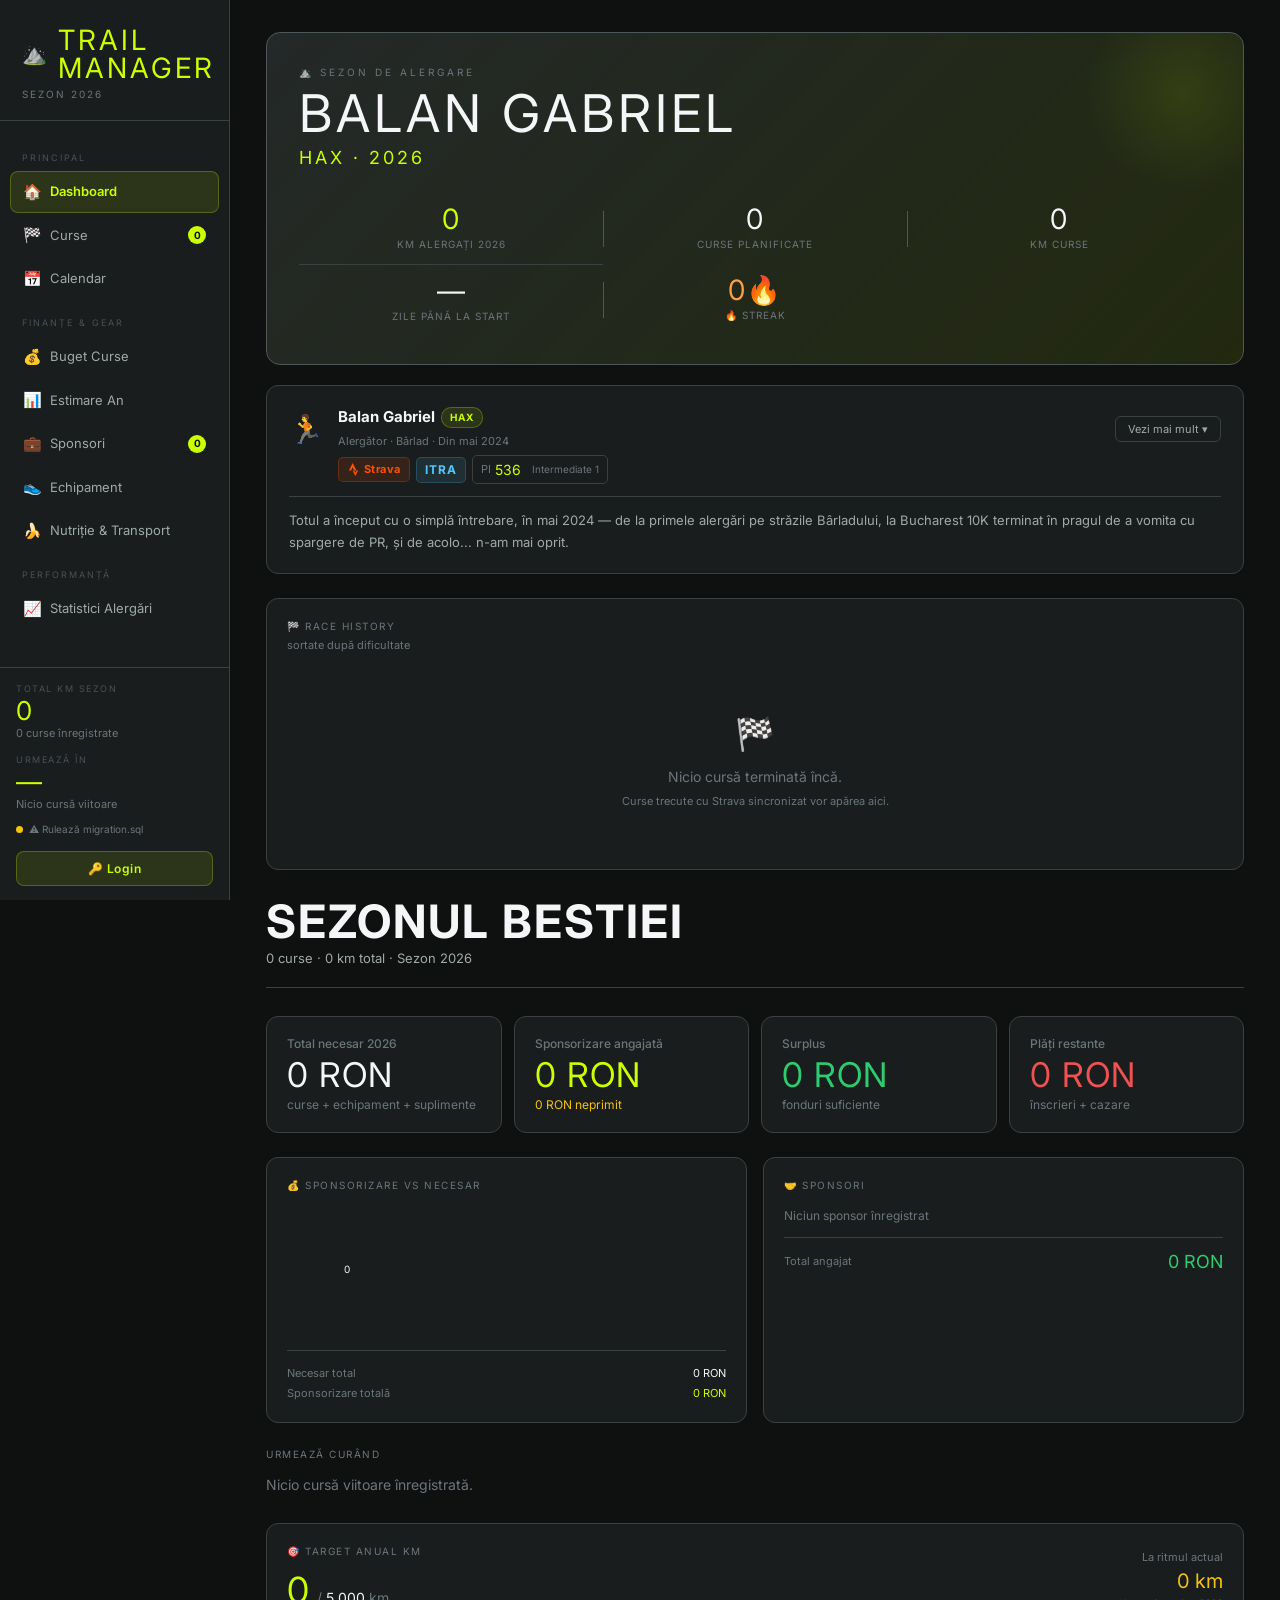
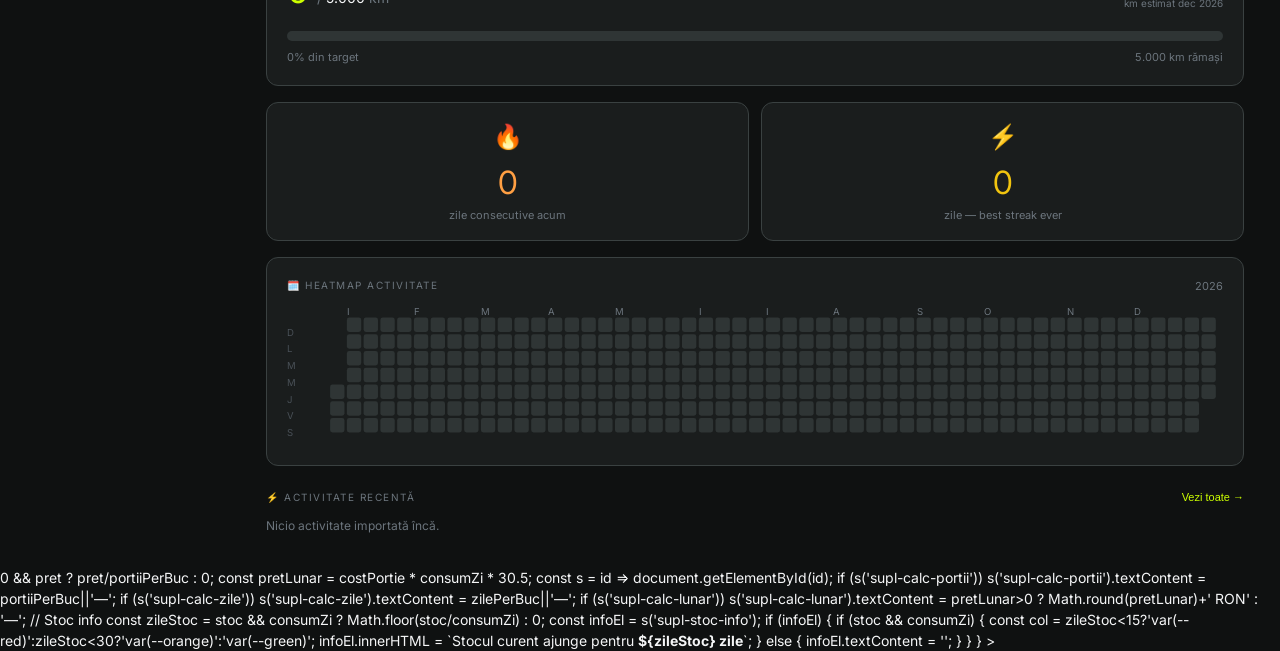
==== commit df16c6ae: "Update index.html" ====
--- a/index.html
+++ b/index.html
@@ -4177,22 +4177,126 @@
 
 <!-- MODAL SUPLIMENT -->
 <div class="overlay" id="ov-supl">
-<div class="modal" style="max-width:480px">
+<div class="modal" style="max-width:500px">
   <div class="mh"><h3 id="supl-title">SUPLIMENT NOU</h3><button class="mx" onclick="closeSupl()">✕</button></div>
   <div class="mb">
     <div class="fg">
-      <div class="fi fgrow"><span class="lbl">Denumire *</span><input id="supl-den" placeholder="ex: Colagen"></div>
-      <div class="fi fgrow"><span class="lbl">Cantitate / porții</span><input id="supl-cant" placeholder="ex: 500gr = 28 porții"></div>
-      <div class="fi fgrow"><span class="lbl">Cost lunar (RON)</span><input type="number" id="supl-pret" placeholder="1400"></div>
-      <div class="fi fgrow"><span class="lbl">Note</span><textarea id="supl-note" rows="2" placeholder="Observații..."></textarea></div>
-      <div class="sl">Dovadă achiziție</div>
-      <div class="fi fgrow"><span class="lbl">Link dovadă (factură/comandă)</span><input id="supl-link" placeholder="https://..."></div>
-      <div style="margin-top:4px" id="supl-link-preview-wrap"></div>
+      <!-- Denumire -->
+      <div class="fi fgrow"><span class="lbl">Denumire *</span><input id="supl-den" placeholder="ex: Colagen, Creatina, Magneziu"></div>
+
+      <!-- Ambalaj -->
+      <div class="sl">📦 Ambalaj cumpărat</div>
+      <div style="display:grid;grid-template-columns:2fr 1fr 1fr;gap:8px">
+        <div class="fi">
+          <span class="lbl">Cantitate totală</span>
+          <input type="number" id="supl-cant-total" placeholder="ex: 500" oninput="suplCalcAll()">
+        </div>
+        <div class="fi">
+          <span class="lbl">Unitate</span>
+          <select id="supl-cant-unit" onchange="suplCalcAll()" style="height:36px;border-radius:var(--r);border:1px solid var(--border);background:var(--s2);color:var(--text);padding:0 8px">
+            <option value="gr">gr</option>
+            <option value="ml">ml</option>
+            <option value="capsule">capsule</option>
+            <option value="comprimate">comprimate</option>
+            <option value="plicuri">plicuri</option>
+            <option value="buc">buc</option>
+          </select>
+        </div>
+        <div class="fi">
+          <span class="lbl">Preț / buc (RON)</span>
+          <input type="number" id="supl-pret-comanda" placeholder="ex: 111" oninput="suplCalcAll()">
+        </div>
+      </div>
+
+      <!-- Doză -->
+      <div style="display:grid;grid-template-columns:1fr 1fr;gap:8px">
+        <div class="fi">
+          <span class="lbl">Doză / utilizare <span id="supl-portie-unit-lbl" style="color:var(--t3)">(gr)</span></span>
+          <input type="number" id="supl-cant-portie" placeholder="ex: 10" oninput="suplCalcAll()">
+        </div>
+        <div class="fi">
+          <span class="lbl">Utilizări / zi</span>
+          <input type="number" id="supl-consum-zi" placeholder="ex: 1" value="1" oninput="suplCalcAll()">
+        </div>
+      </div>
+
+      <!-- Summary calcule auto -->
+      <div style="background:var(--s2);border:1px solid var(--border);border-radius:var(--r);padding:10px 14px;display:grid;grid-template-columns:repeat(3,1fr);gap:8px">
+        <div style="text-align:center">
+          <div style="font-family:'Bebas Neue',sans-serif;font-size:22px;color:var(--accent)" id="supl-calc-portii">—</div>
+          <div style="font-size:9px;color:var(--t3);text-transform:uppercase;letter-spacing:.5px">porții/buc</div>
+        </div>
+        <div style="text-align:center">
+          <div style="font-family:'Bebas Neue',sans-serif;font-size:22px;color:var(--accent)" id="supl-calc-zile">—</div>
+          <div style="font-size:9px;color:var(--t3);text-transform:uppercase;letter-spacing:.5px">zile/buc</div>
+        </div>
+        <div style="text-align:center">
+          <div style="font-family:'Bebas Neue',sans-serif;font-size:22px;color:var(--accent)" id="supl-calc-lunar">—</div>
+          <div style="font-size:9px;color:var(--t3);text-transform:uppercase;letter-spacing:.5px">RON/lună</div>
+        </div>
+      </div>
+
+      <!-- Stoc curent -->
+      <div class="sl">📦 Stoc curent</div>
+      <div style="display:grid;grid-template-columns:1fr 1fr;gap:8px">
+        <div class="fi">
+          <span class="lbl">Stoc actual (porții/doze)</span>
+          <input type="number" id="supl-stoc" placeholder="ex: 50" oninput="suplCalcAll()">
+        </div>
+        <div class="fi">
+          <span class="lbl">Data ultimei achiziții</span>
+          <input type="date" id="supl-data-ach">
+        </div>
+      </div>
+      <div id="supl-stoc-info" style="font-size:11px;color:var(--t3);padding:4px 2px;min-height:18px"></div>
+
+      <!-- Note + link -->
+      <div class="sl">📝 Link & note</div>
+      <div class="fi fgrow"><span class="lbl">Link produs</span><input id="supl-note" placeholder="https://gymbeam.ro/... sau observații"></div>
+      <div class="fi fgrow">
+        <span class="lbl">Link factură / dovadă</span>
+        <div style="display:flex;gap:6px;align-items:center">
+          <input id="supl-link" placeholder="https://..." style="flex:1">
+          <button type="button" class="btn btn-ghost btn-sm" onclick="previewDoc('supl-link')" title="Preview">👁</button>
+        </div>
+      </div>
     </div>
   </div>
   <div class="mf">
     <button class="btn btn-ghost" onclick="closeSupl()">Anulează</button>
     <button class="btn btn-primary" onclick="saveSupl()">Salvează</button>
+  </div>
+</div>
+</div>
+
+<!-- Modal + Stoc -->
+<div class="overlay" id="ov-supl-stoc">
+<div class="modal" style="max-width:360px">
+  <div class="mh"><h3>+ ADAUGĂ STOC</h3><button class="mx" onclick="closeAddStoc()">✕</button></div>
+  <div class="mb">
+    <div class="fg">
+      <div style="font-size:14px;color:var(--text);font-weight:600;margin-bottom:4px" id="stoc-supl-name">—</div>
+      <div style="font-size:12px;color:var(--t2);margin-bottom:12px" id="stoc-supl-info"></div>
+      <div class="fi fgrow">
+        <span class="lbl">Câte pachete ai cumpărat?</span>
+        <input type="number" id="stoc-nr-pachete" value="1" min="1" oninput="stocCalcPreview()">
+      </div>
+      <div style="background:var(--s2);border:1px solid var(--border);border-radius:var(--r);
+        padding:10px 14px;display:flex;justify-content:space-between;align-items:center">
+        <div>
+          <div style="font-size:11px;color:var(--t3)">Porții adăugate</div>
+          <div style="font-family:'Bebas Neue',sans-serif;font-size:22px;color:var(--accent)" id="stoc-preview-portii">—</div>
+        </div>
+        <div style="text-align:right">
+          <div style="font-size:11px;color:var(--t3)">Cost total</div>
+          <div style="font-family:'Bebas Neue',sans-serif;font-size:22px;color:var(--green)" id="stoc-preview-cost">—</div>
+        </div>
+      </div>
+    </div>
+  </div>
+  <div class="mf">
+    <button class="btn btn-ghost" onclick="closeAddStoc()">Anulează</button>
+    <button class="btn btn-primary" onclick="saveAddStoc()">✅ Adaugă Stoc</button>
   </div>
 </div>
 </div>
@@ -5522,20 +5626,64 @@
   const calcEl = document.getElementById('gel-pret-calc');
   if (calcEl) calcEl.textContent = gpp.toFixed(2) + ' RON';
 
-  document.getElementById('supl-list').innerHTML = DB.supplements.map(x=>`
-    <div class="bk-card" style="padding:12px;display:flex;align-items:center;justify-content:space-between;gap:8px;flex-wrap:wrap">
-      <div style="flex:1">
-        <div style="font-size:13px;color:var(--text)">${escHtml(x.denumire)}</div>
-        ${x.cantitate?`<div style="font-size:11px;color:var(--t3)">${escHtml(x.cantitate)}</div>`:''}
-        ${x.note?`<div style="font-size:11px;color:var(--t3)">${escHtml(x.note)}</div>`:''}
-        ${x.link_dovada?`<button class="btn btn-ghost btn-sm" style="margin-top:4px;font-size:11px" onclick="openPreview('${(x.link_dovada||'').replace(/'/g,"\'")}','Dovadă — ${(x.denumire||'').replace(/'/g,"\'")}')">📄 Dovadă achiziție</button>`:''}
-      </div>
-      <div style="display:flex;align-items:center;gap:8px">
-        <div style="font-family:var(--display);font-size:16px;color:var(--accent)">${fmt(x.pret_lunar)} RON<span style="font-family:var(--body);font-size:10px;color:var(--t3)">/lună</span></div>
-        <button class="btn btn-ghost btn-sm btn-icon" onclick="openSupl('${x.id}')">✏️</button>
-        <button class="btn btn-ghost btn-sm btn-icon" onclick="delSupl('${x.id}')" style="color:var(--red)">🗑</button>
-      </div>
-    </div>`).join('') || '<p style="color:var(--t3)">Niciun supliment.</p>';
+  // Calcule suplimente
+  const today2026 = new Date();
+  const endOf2026  = new Date('2026-12-31');
+  const zileRamase = Math.max(0, Math.ceil((endOf2026 - today2026)/86400000));
+
+  document.getElementById('supl-list').innerHTML = DB.supplements.map(x=>{
+    // Calcule
+    const portiiPerBuc = (x.cant_total && x.cant_portie)
+      ? Math.floor(x.cant_total / x.cant_portie) : 0;
+    const costPortie   = portiiPerBuc > 0 && x.pret_comanda
+      ? x.pret_comanda / portiiPerBuc : 0;
+    const consumZi     = x.consum_zi || 1;
+    const costLunar    = costPortie * consumZi * 30.5;
+    const stoc         = x.stoc_portii || 0;
+    const zileStoc     = consumZi > 0 ? Math.floor(stoc / consumZi) : 0;
+    const necesarAn    = Math.ceil(zileRamase * consumZi);
+    const diferenta    = necesarAn - stoc;
+
+    const stocColor = zileStoc < 15 ? 'var(--red)' : zileStoc < 30 ? 'var(--orange)' : 'var(--green)';
+    const difColor  = diferenta > 0 ? 'var(--orange)' : 'var(--green)';
+    const difLabel  = diferenta > 0 ? '⚠️ Lipsă ' + diferenta : '✅ Surplus ' + Math.abs(diferenta);
+
+    return `<div class="bk-card" style="padding:14px 16px">
+      <!-- Header -->
+      <div style="display:flex;align-items:flex-start;justify-content:space-between;gap:8px;margin-bottom:10px">
+        <div style="flex:1;min-width:0">
+          <div style="font-size:14px;font-weight:700;color:var(--text)">${escHtml(x.denumire)}</div>
+          ${x.cant_total?`<div style="font-size:11px;color:var(--t3);margin-top:1px">${x.cant_total}${x.cant_unit||'gr'} · ${x.cant_portie||'?'}${x.cant_unit||'gr'}/doză · ${consumZi}×/zi</div>`:''}
+        </div>
+        <div style="display:flex;gap:5px;flex-shrink:0">
+          <button class="btn btn-ghost btn-sm" onclick="openAddStoc('${x.id}')" style="color:var(--green);font-weight:700">+ Stoc</button>
+          <button class="btn btn-ghost btn-sm btn-icon" onclick="openSupl('${x.id}')">✏️</button>
+          <button class="btn btn-ghost btn-sm btn-icon" onclick="delSupl('${x.id}')" style="color:var(--red)">🗑</button>
+        </div>
+      </div>
+      <!-- Stats grid -->
+      <div style="display:grid;grid-template-columns:repeat(3,1fr);gap:6px;margin-bottom:8px">
+        <div style="background:var(--s2);border:1px solid var(--border);border-radius:8px;padding:8px 10px;text-align:center">
+          <div style="font-family:var(--display);font-size:18px;color:var(--accent)">${costLunar>0?fmt(Math.round(costLunar))+' RON':'—'}</div>
+          <div style="font-size:9px;color:var(--t3);text-transform:uppercase;letter-spacing:.5px">RON/lună</div>
+        </div>
+        <div style="background:var(--s2);border:1px solid var(--border);border-radius:8px;padding:8px 10px;text-align:center">
+          <div style="font-family:var(--display);font-size:18px;color:${stocColor}">${stoc} doze</div>
+          <div style="font-size:9px;color:var(--t3);text-transform:uppercase;letter-spacing:.5px">stoc (${zileStoc}z)</div>
+        </div>
+        <div style="background:var(--s2);border:1px solid var(--border);border-radius:8px;padding:8px 10px;text-align:center">
+          <div style="font-family:var(--display);font-size:18px;color:${difColor}">${necesarAn}</div>
+          <div style="font-size:9px;color:var(--t3);text-transform:uppercase;letter-spacing:.5px">necesar 2026</div>
+        </div>
+      </div>
+      <!-- Status linie -->
+      <div style="display:flex;align-items:center;justify-content:space-between;font-size:11px;color:var(--t2)">
+        <span style="color:${difColor}">${difLabel} doze până 31.12</span>
+        ${x.note?`<a href="${escHtml(x.note)}" target="_blank" rel="noopener" style="color:var(--accent);text-decoration:none;font-size:10px">🔗 Produs</a>`:''}
+        ${x.link_dovada?`<button class="btn btn-ghost btn-sm" style="font-size:10px" onclick="previewDoc('',${JSON.stringify(x.link_dovada)})">📄 Factură</button>`:''}
+      </div>
+    </div>`;
+  }).join('') || '<p style="color:var(--t3)">Niciun supliment.</p>';
 
   document.getElementById('tr-list').innerHTML = DB.transport.map(x=>`
     <div class="bk-card" style="padding:12px;display:flex;align-items:center;justify-content:space-between;gap:8px;flex-wrap:wrap">
@@ -5853,41 +6001,125 @@
 //  MODAL CRUD — SUPLIMENTE
 // ══════════════════════════════════════════════════════
 function openSupl(id) {
-  editSuplId=id||null;
-  const x=id?DB.supplements.find(s=>s.id===id):{};
+  editSuplId = id||null;
+  const x = id ? DB.supplements.find(s=>s.id===id) : {};
+  document.getElementById('supl-title').textContent = id ? 'EDITEAZĂ SUPLIMENT' : 'SUPLIMENT NOU';
   const v=(fid,val)=>{const el=document.getElementById(fid);if(el)el.value=val||'';};
-  v('supl-den',x.denumire); v('supl-cant',x.cantitate); v('supl-pret',x.pret_lunar); v('supl-note',x.note);
-  v('supl-link',x.link_dovada);
-  const pw=document.getElementById('supl-link-preview-wrap');
-  if(pw) pw.innerHTML = x.link_dovada ? `<button class="btn btn-ghost btn-sm" onclick="openPreview('${(x.link_dovada||'').replace(/'/g,"\'")}','Dovadă supliment — ${(x.denumire||'').replace(/'/g,"\'")}')">👁️ Previzualizare</button>` : '';
+  v('supl-den',     x.denumire);
+  v('supl-cant-total',  x.cant_total);
+  v('supl-cant-portie', x.cant_portie);
+  v('supl-consum-zi',   x.consum_zi||1);
+  v('supl-pret-comanda',x.pret_comanda);
+  v('supl-stoc',    x.stoc_portii);
+  v('supl-data-ach',x.data_achizitie);
+  v('supl-note',    x.note);
+  v('supl-link',    x.link_dovada);
+  const selUnit = document.getElementById('supl-cant-unit');
+  if (selUnit && x.cant_unit) selUnit.value = x.cant_unit;
+  suplCalcAll();
   document.getElementById('ov-supl').classList.add('on');
 }
+
+
+
+// ── + Adaugă Stoc ─────────────────────────────────────
+let _stocSuplId = null;
+
+function openAddStoc(id) {
+  _stocSuplId = id;
+  const x = DB.supplements.find(s=>s.id===id)||{};
+  document.getElementById('stoc-supl-name').textContent = x.denumire||'—';
+  const portiiPerBuc = (x.cant_total && x.cant_portie) ? Math.floor(x.cant_total/x.cant_portie) : 0;
+  document.getElementById('stoc-supl-info').textContent =
+    portiiPerBuc ? `${x.cant_total}${x.cant_unit||'gr'} · ${portiiPerBuc} porții/buc · ${fmt(x.pret_comanda||0)} RON/buc` : '—';
+  document.getElementById('stoc-nr-pachete').value = 1;
+  stocCalcPreview();
+  document.getElementById('ov-supl-stoc').classList.add('on');
+}
+
+function closeAddStoc() {
+  document.getElementById('ov-supl-stoc').classList.remove('on');
+  _stocSuplId = null;
+}
+
+function stocCalcPreview() {
+  const x = _stocSuplId ? DB.supplements.find(s=>s.id===_stocSuplId)||{} : {};
+  const nr = parseInt(document.getElementById('stoc-nr-pachete').value)||1;
+  const portiiPerBuc = (x.cant_total && x.cant_portie) ? Math.floor(x.cant_total/x.cant_portie) : 0;
+  const portiiAdaugate = portiiPerBuc * nr;
+  const costTotal = (x.pret_comanda||0) * nr;
+  const pp = document.getElementById('stoc-preview-portii');
+  const pc = document.getElementById('stoc-preview-cost');
+  if (pp) pp.textContent = portiiAdaugate ? '+'+portiiAdaugate+' doze' : '—';
+  if (pc) pc.textContent = costTotal ? fmt(costTotal)+' RON' : '—';
+}
+
+async function saveAddStoc() {
+  if (!isOwnerLoggedIn()) return;
+  const x  = _stocSuplId ? DB.supplements.find(s=>s.id===_stocSuplId)||{} : {};
+  if (!x.id) return;
+  const nr = parseInt(document.getElementById('stoc-nr-pachete').value)||1;
+  const portiiPerBuc   = (x.cant_total && x.cant_portie) ? Math.floor(x.cant_total/x.cant_portie) : 0;
+  const portiiAdaugate = portiiPerBuc * nr;
+  const newStoc        = (x.stoc_portii||0) + portiiAdaugate;
+
+  try {
+    const [u] = await sbPatch('supplements', x.id, {
+      stoc_portii: newStoc,
+      data_achizitie: new Date().toISOString().slice(0,10),
+    });
+    const i = DB.supplements.findIndex(s=>s.id===x.id);
+    if (i>=0) DB.supplements[i] = u;
+    toast('✅ Stoc actualizat: +'+portiiAdaugate+' doze','ok');
+    closeAddStoc();
+    renderNutri();
+  } catch(e) { toast('❌ Eroare: '+e.message,'err'); }
+}
+
 function closeSupl() { document.getElementById('ov-supl').classList.remove('on'); editSuplId=null; }
 
 async function saveSupl() {
   if (!isOwnerLoggedIn()) return;
-  // Încearcă să restaureze tokenul din localStorage dacă lipsește
   if (!authToken) {
-    try {
-      const saved = localStorage.getItem('sb_session');
-      if (saved) { const s = JSON.parse(saved); authToken = s.access_token; }
-    } catch(e) {}
-  }
-  if (!authToken) { toast('🔒 Sesiunea a expirat — reconectează-te.','err'); showLoginModal(); return; }
-  const den=document.getElementById('supl-den').value.trim();
+    try { const s=JSON.parse(localStorage.getItem('sb_session')||'{}'); authToken=s.access_token; } catch(e){}
+  }
+  if (!authToken) { toast('🔒 Sesiunea a expirat','err'); showLoginModal(); return; }
+  const den = document.getElementById('supl-den').value.trim();
   if (!den) { toast('⚠️ Introduceți denumirea!','err'); return; }
-  const payload={
-    user_id:currentUser.id,
-    denumire:den,
-    cantitate:document.getElementById('supl-cant').value.trim(),
-    pret_lunar:+document.getElementById('supl-pret').value||0,
-    note:document.getElementById('supl-note').value.trim(),
-    link_dovada:document.getElementById('supl-link').value.trim()||null,
+
+  const cantTotal  = parseFloat(document.getElementById('supl-cant-total').value)||0;
+  const cantUnit   = document.getElementById('supl-cant-unit').value||'gr';
+  const cantPortie = parseFloat(document.getElementById('supl-cant-portie').value)||0;
+  const consumZi   = parseFloat(document.getElementById('supl-consum-zi').value)||1;
+  const pretCmd    = parseFloat(document.getElementById('supl-pret-comanda').value)||0;
+  const stoc       = parseFloat(document.getElementById('supl-stoc').value)||0;
+  const dataAch    = document.getElementById('supl-data-ach').value||null;
+  const note       = document.getElementById('supl-note').value.trim();
+  const link       = document.getElementById('supl-link').value.trim()||null;
+
+  // Calcule
+  const portiiPerBuc = cantTotal && cantPortie ? Math.floor(cantTotal/cantPortie) : 0;
+  const costPortie   = portiiPerBuc > 0 && pretCmd ? pretCmd/portiiPerBuc : 0;
+  const pretLunar    = Math.round(costPortie * consumZi * 30.5);
+
+  const payload = {
+    user_id: currentUser.id,
+    denumire: den,
+    cant_total: cantTotal||null,
+    cant_unit: cantUnit,
+    cant_portie: cantPortie||null,
+    consum_zi: consumZi,
+    pret_comanda: pretCmd||null,
+    pret_lunar: pretLunar,
+    stoc_portii: stoc||null,
+    data_achizitie: dataAch,
+    note: note,
+    link_dovada: link,
   };
   try {
     if (editSuplId) {
       const [u]=await sbPatch('supplements',editSuplId,payload);
-      const idx=DB.supplements.findIndex(s=>s.id===editSuplId); if(idx>=0) DB.supplements[idx]=u;
+      const i=DB.supplements.findIndex(s=>s.id===editSuplId); if(i>=0) DB.supplements[i]=u;
       toast('✅ Supliment actualizat!','ok');
     } else {
       const [c]=await sbPost('supplements',payload);
@@ -5897,6 +6129,7 @@
     closeSupl(); renderNutri(); renderEstimare();
   } catch(e) { toast('❌ Eroare: '+e.message,'err'); }
 }
+
 
 async function delSupl(id) {
   if (!isOwnerLoggedIn()) return;
@@ -10088,4 +10321,38 @@
 </script>
 
 </body>
-</html>+</htmlfunction suplCalcAll() {
+  const cantTotal  = parseFloat(document.getElementById('supl-cant-total')?.value)||0;
+  const cantPortie = parseFloat(document.getElementById('supl-cant-portie')?.value)||0;
+  const consumZi   = parseFloat(document.getElementById('supl-consum-zi')?.value)||1;
+  const pret       = parseFloat(document.getElementById('supl-pret-comanda')?.value)||0;
+  const stoc       = parseFloat(document.getElementById('supl-stoc')?.value)||0;
+  const unit       = document.getElementById('supl-cant-unit')?.value||'gr';
+
+  const u = document.getElementById('supl-portie-unit-lbl');
+  if (u) u.textContent = '('+unit+')';
+
+  const portiiPerBuc = cantTotal && cantPortie ? Math.floor(cantTotal/cantPortie) : 0;
+  const zilePerBuc   = portiiPerBuc && consumZi ? Math.floor(portiiPerBuc/consumZi) : 0;
+  const costPortie   = portiiPerBuc > 0 && pret ? pret/portiiPerBuc : 0;
+  const pretLunar    = costPortie * consumZi * 30.5;
+
+  const s = id => document.getElementById(id);
+  if (s('supl-calc-portii')) s('supl-calc-portii').textContent = portiiPerBuc||'—';
+  if (s('supl-calc-zile'))   s('supl-calc-zile').textContent   = zilePerBuc||'—';
+  if (s('supl-calc-lunar'))  s('supl-calc-lunar').textContent  = pretLunar>0 ? Math.round(pretLunar)+' RON' : '—';
+
+  // Stoc info
+  const zileStoc = stoc && consumZi ? Math.floor(stoc/consumZi) : 0;
+  const infoEl   = s('supl-stoc-info');
+  if (infoEl) {
+    if (stoc && consumZi) {
+      const col = zileStoc<15?'var(--red)':zileStoc<30?'var(--orange)':'var(--green)';
+      infoEl.innerHTML = `<span style="color:${col}">Stocul curent ajunge pentru <strong>${zileStoc} zile</strong></span>`;
+    } else {
+      infoEl.textContent = '';
+    }
+  }
+}
+
+>
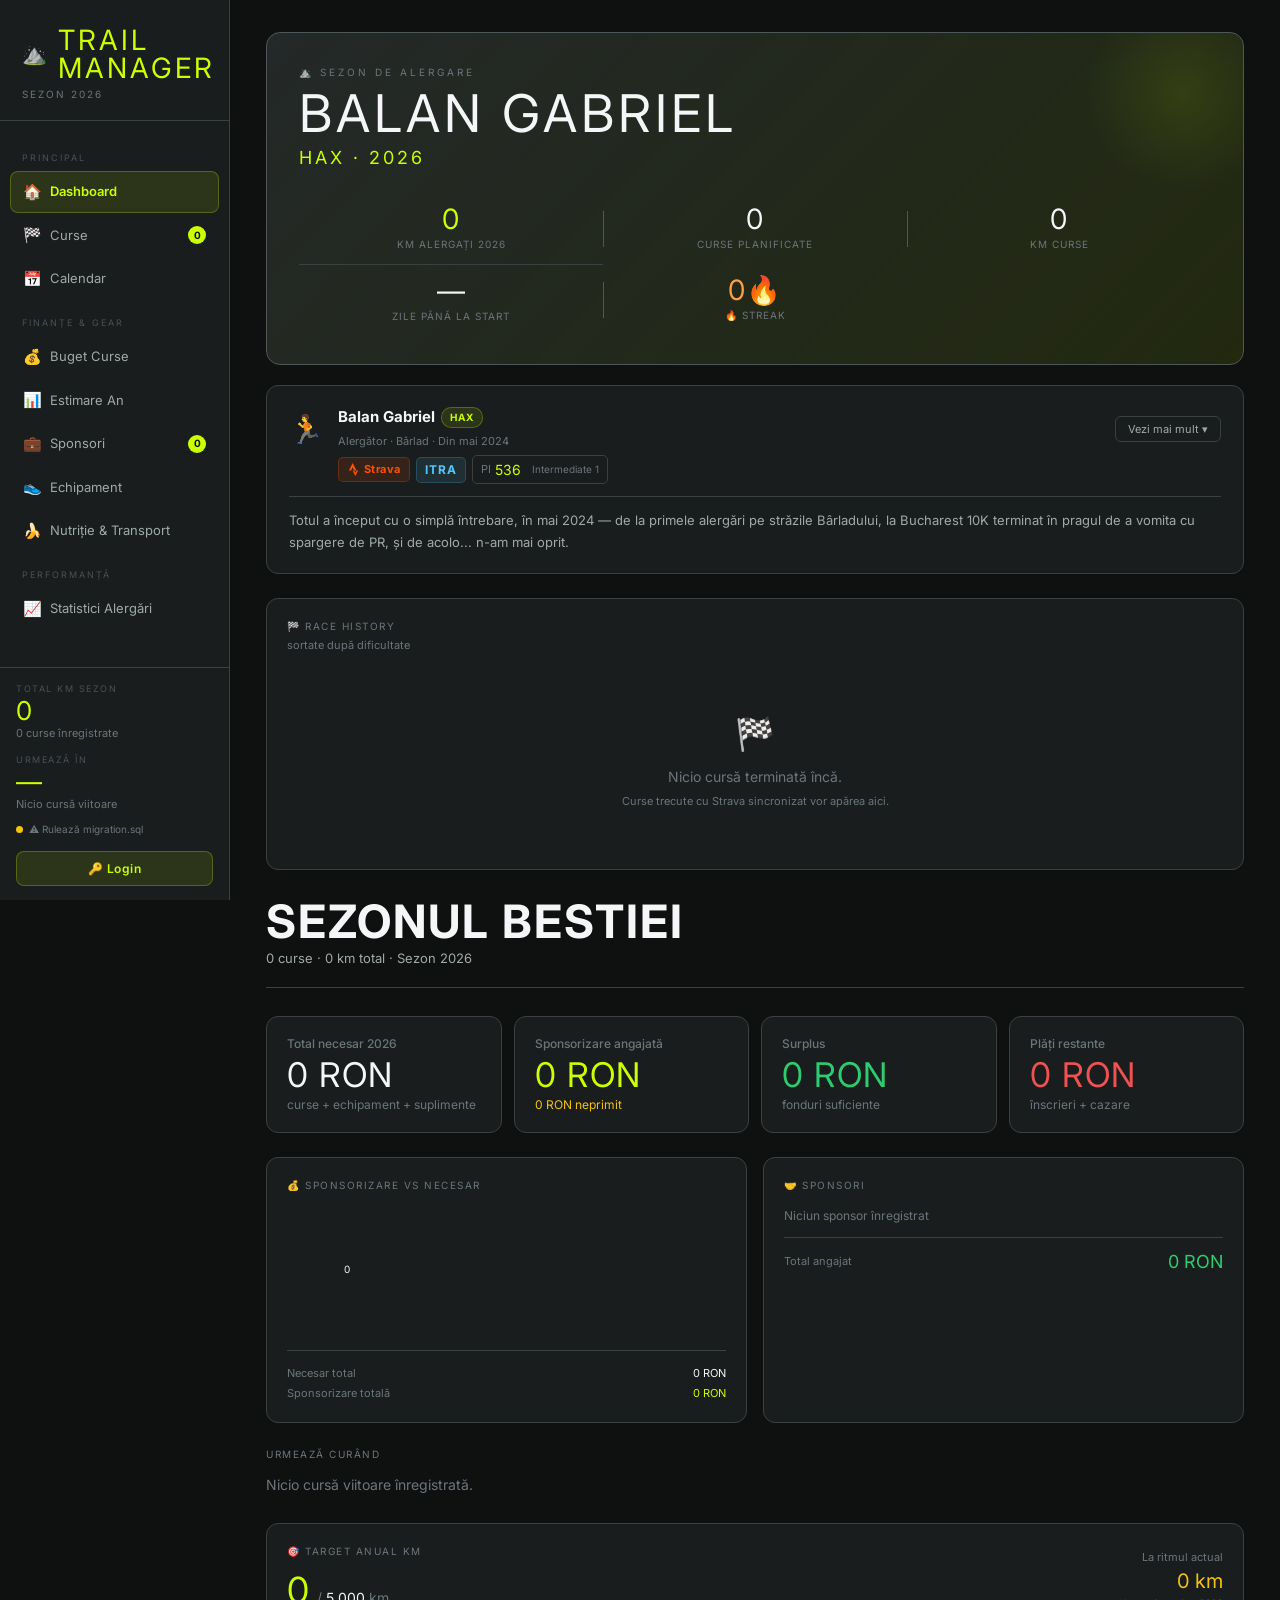
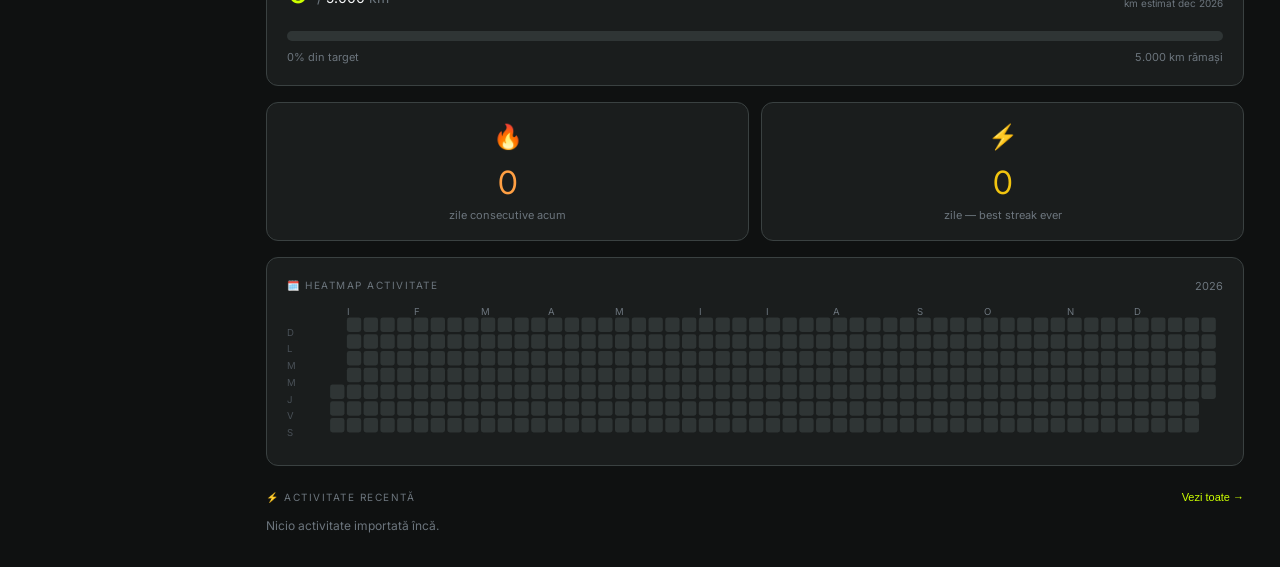
==== commit 55e0d90f: "Update index.html" ====
--- a/index.html
+++ b/index.html
@@ -10318,10 +10318,8 @@
 });
 
 
-</script>
-
-</body>
-</htmlfunction suplCalcAll() {
+
+function suplCalcAll() {
   const cantTotal  = parseFloat(document.getElementById('supl-cant-total')?.value)||0;
   const cantPortie = parseFloat(document.getElementById('supl-cant-portie')?.value)||0;
   const consumZi   = parseFloat(document.getElementById('supl-consum-zi')?.value)||1;
@@ -10355,4 +10353,8 @@
   }
 }
 
->+
+</script>
+
+</body>
+</html>
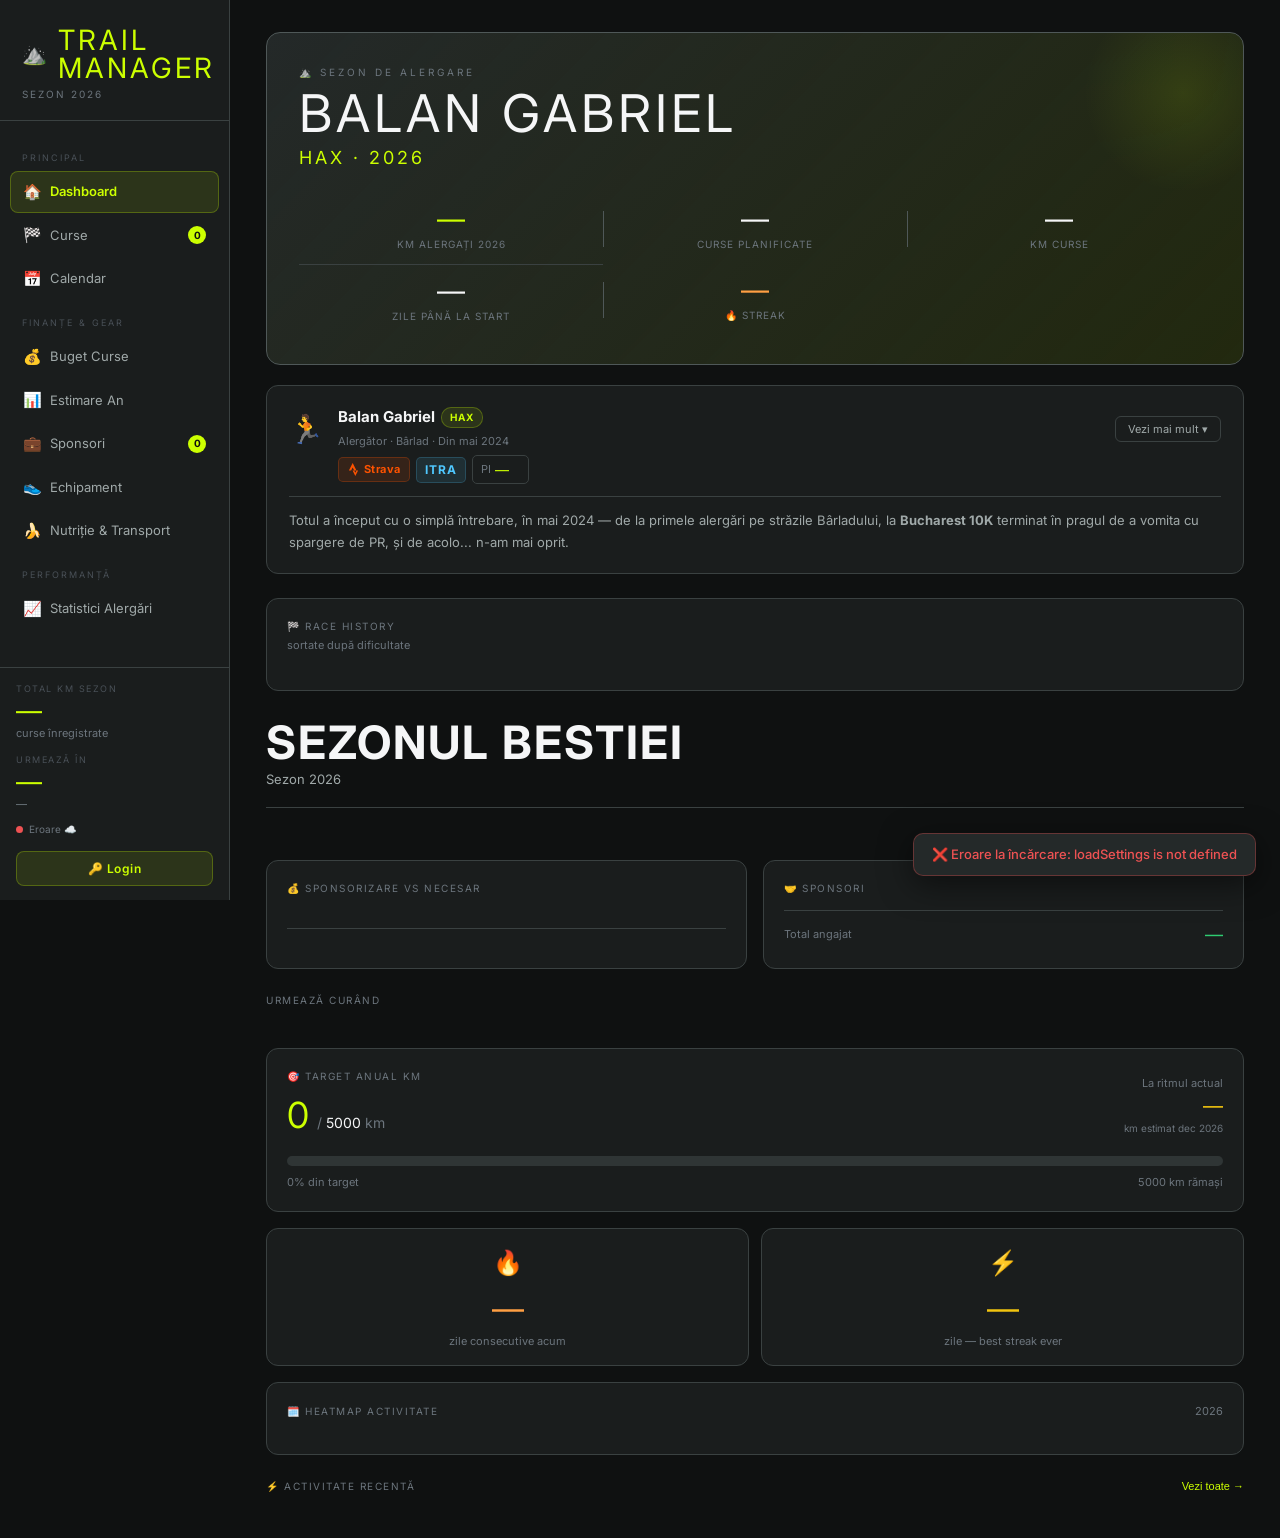
==== commit 42129e00: "Update index.html" ====
--- a/index.html
+++ b/index.html
@@ -4177,89 +4177,69 @@
 
 <!-- MODAL SUPLIMENT -->
 <div class="overlay" id="ov-supl">
-<div class="modal" style="max-width:500px">
+<div class="modal" style="max-width:460px">
   <div class="mh"><h3 id="supl-title">SUPLIMENT NOU</h3><button class="mx" onclick="closeSupl()">✕</button></div>
   <div class="mb">
     <div class="fg">
-      <!-- Denumire -->
-      <div class="fi fgrow"><span class="lbl">Denumire *</span><input id="supl-den" placeholder="ex: Colagen, Creatina, Magneziu"></div>
-
-      <!-- Ambalaj -->
-      <div class="sl">📦 Ambalaj cumpărat</div>
-      <div style="display:grid;grid-template-columns:2fr 1fr 1fr;gap:8px">
+
+      <div class="fi fgrow">
+        <span class="lbl">Denumire *</span>
+        <input id="supl-den" placeholder="ex: Colagen, Creatina, Magneziu">
+      </div>
+
+      <div class="sl">📦 Ambalaj & Doză</div>
+      <div style="display:grid;grid-template-columns:1fr 1fr 1fr;gap:8px">
         <div class="fi">
-          <span class="lbl">Cantitate totală</span>
-          <input type="number" id="supl-cant-total" placeholder="ex: 500" oninput="suplCalcAll()">
+          <span class="lbl">Gramaj ambalaj (g)</span>
+          <input type="number" id="supl-cant-total" placeholder="ex: 500" oninput="suplPreview()">
         </div>
         <div class="fi">
-          <span class="lbl">Unitate</span>
-          <select id="supl-cant-unit" onchange="suplCalcAll()" style="height:36px;border-radius:var(--r);border:1px solid var(--border);background:var(--s2);color:var(--text);padding:0 8px">
-            <option value="gr">gr</option>
-            <option value="ml">ml</option>
-            <option value="capsule">capsule</option>
-            <option value="comprimate">comprimate</option>
-            <option value="plicuri">plicuri</option>
-            <option value="buc">buc</option>
-          </select>
+          <span class="lbl">Doză zilnică (g)</span>
+          <input type="number" id="supl-cant-portie" placeholder="ex: 18" oninput="suplPreview()">
         </div>
         <div class="fi">
-          <span class="lbl">Preț / buc (RON)</span>
-          <input type="number" id="supl-pret-comanda" placeholder="ex: 111" oninput="suplCalcAll()">
-        </div>
-      </div>
-
-      <!-- Doză -->
-      <div style="display:grid;grid-template-columns:1fr 1fr;gap:8px">
-        <div class="fi">
-          <span class="lbl">Doză / utilizare <span id="supl-portie-unit-lbl" style="color:var(--t3)">(gr)</span></span>
-          <input type="number" id="supl-cant-portie" placeholder="ex: 10" oninput="suplCalcAll()">
-        </div>
-        <div class="fi">
-          <span class="lbl">Utilizări / zi</span>
-          <input type="number" id="supl-consum-zi" placeholder="ex: 1" value="1" oninput="suplCalcAll()">
-        </div>
-      </div>
-
-      <!-- Summary calcule auto -->
-      <div style="background:var(--s2);border:1px solid var(--border);border-radius:var(--r);padding:10px 14px;display:grid;grid-template-columns:repeat(3,1fr);gap:8px">
+          <span class="lbl">Preț pachet (RON)</span>
+          <input type="number" id="supl-pret-comanda" placeholder="ex: 120" oninput="suplPreview()">
+        </div>
+      </div>
+
+      <!-- Preview calcule -->
+      <div id="supl-preview" style="background:var(--s2);border:1px solid var(--border);border-radius:var(--r);
+        padding:10px 14px;display:grid;grid-template-columns:1fr 1fr 1fr;gap:6px;margin-top:-4px">
         <div style="text-align:center">
-          <div style="font-family:'Bebas Neue',sans-serif;font-size:22px;color:var(--accent)" id="supl-calc-portii">—</div>
-          <div style="font-size:9px;color:var(--t3);text-transform:uppercase;letter-spacing:.5px">porții/buc</div>
+          <div style="font-family:var(--display);font-size:19px;color:var(--accent)" id="prev-cost-zi">—</div>
+          <div style="font-size:9px;color:var(--t3);text-transform:uppercase;letter-spacing:.5px">RON/zi</div>
         </div>
         <div style="text-align:center">
-          <div style="font-family:'Bebas Neue',sans-serif;font-size:22px;color:var(--accent)" id="supl-calc-zile">—</div>
-          <div style="font-size:9px;color:var(--t3);text-transform:uppercase;letter-spacing:.5px">zile/buc</div>
+          <div style="font-family:var(--display);font-size:19px;color:var(--accent)" id="prev-cost-luna">—</div>
+          <div style="font-size:9px;color:var(--t3);text-transform:uppercase;letter-spacing:.5px">RON/lună</div>
         </div>
         <div style="text-align:center">
-          <div style="font-family:'Bebas Neue',sans-serif;font-size:22px;color:var(--accent)" id="supl-calc-lunar">—</div>
-          <div style="font-size:9px;color:var(--t3);text-transform:uppercase;letter-spacing:.5px">RON/lună</div>
-        </div>
-      </div>
-
-      <!-- Stoc curent -->
-      <div class="sl">📦 Stoc curent</div>
-      <div style="display:grid;grid-template-columns:1fr 1fr;gap:8px">
-        <div class="fi">
-          <span class="lbl">Stoc actual (porții/doze)</span>
-          <input type="number" id="supl-stoc" placeholder="ex: 50" oninput="suplCalcAll()">
-        </div>
-        <div class="fi">
-          <span class="lbl">Data ultimei achiziții</span>
-          <input type="date" id="supl-data-ach">
-        </div>
-      </div>
-      <div id="supl-stoc-info" style="font-size:11px;color:var(--t3);padding:4px 2px;min-height:18px"></div>
-
-      <!-- Note + link -->
-      <div class="sl">📝 Link & note</div>
-      <div class="fi fgrow"><span class="lbl">Link produs</span><input id="supl-note" placeholder="https://gymbeam.ro/... sau observații"></div>
+          <div style="font-family:var(--display);font-size:19px;color:var(--accent)" id="prev-zile-buc">—</div>
+          <div style="font-size:9px;color:var(--t3);text-transform:uppercase;letter-spacing:.5px">zile/pachet</div>
+        </div>
+      </div>
+
+      <div class="sl">📊 Stoc curent</div>
+      <div class="fi">
+        <span class="lbl">Stoc actual (grame în casă)</span>
+        <input type="number" id="supl-stoc" placeholder="ex: 350" oninput="suplPreview()">
+      </div>
+      <div id="supl-stoc-info" style="font-size:11px;padding:2px 2px;min-height:16px"></div>
+
+      <div class="sl">📝 Link produs / factură</div>
       <div class="fi fgrow">
-        <span class="lbl">Link factură / dovadă</span>
-        <div style="display:flex;gap:6px;align-items:center">
+        <span class="lbl">Link produs (optional)</span>
+        <input id="supl-note" placeholder="https://gymbeam.ro/...">
+      </div>
+      <div class="fi fgrow">
+        <span class="lbl">Link factură (optional)</span>
+        <div style="display:flex;gap:6px">
           <input id="supl-link" placeholder="https://..." style="flex:1">
           <button type="button" class="btn btn-ghost btn-sm" onclick="previewDoc('supl-link')" title="Preview">👁</button>
         </div>
       </div>
+
     </div>
   </div>
   <div class="mf">
@@ -4275,21 +4255,21 @@
   <div class="mh"><h3>+ ADAUGĂ STOC</h3><button class="mx" onclick="closeAddStoc()">✕</button></div>
   <div class="mb">
     <div class="fg">
-      <div style="font-size:14px;color:var(--text);font-weight:600;margin-bottom:4px" id="stoc-supl-name">—</div>
-      <div style="font-size:12px;color:var(--t2);margin-bottom:12px" id="stoc-supl-info"></div>
+      <div style="font-size:14px;font-weight:700;color:var(--text);margin-bottom:2px" id="stoc-supl-name">—</div>
+      <div style="font-size:12px;color:var(--t3);margin-bottom:12px" id="stoc-supl-info">—</div>
       <div class="fi fgrow">
         <span class="lbl">Câte pachete ai cumpărat?</span>
         <input type="number" id="stoc-nr-pachete" value="1" min="1" oninput="stocCalcPreview()">
       </div>
       <div style="background:var(--s2);border:1px solid var(--border);border-radius:var(--r);
-        padding:10px 14px;display:flex;justify-content:space-between;align-items:center">
+        padding:10px 14px;display:flex;justify-content:space-between;align-items:center;margin-top:4px">
         <div>
-          <div style="font-size:11px;color:var(--t3)">Porții adăugate</div>
-          <div style="font-family:'Bebas Neue',sans-serif;font-size:22px;color:var(--accent)" id="stoc-preview-portii">—</div>
+          <div style="font-size:10px;color:var(--t3)">Grame adăugate</div>
+          <div style="font-family:var(--display);font-size:22px;color:var(--accent)" id="stoc-preview-gr">—</div>
         </div>
         <div style="text-align:right">
-          <div style="font-size:11px;color:var(--t3)">Cost total</div>
-          <div style="font-family:'Bebas Neue',sans-serif;font-size:22px;color:var(--green)" id="stoc-preview-cost">—</div>
+          <div style="font-size:10px;color:var(--t3)">Zile suplimentare</div>
+          <div style="font-family:var(--display);font-size:22px;color:var(--green)" id="stoc-preview-zile">—</div>
         </div>
       </div>
     </div>
@@ -5631,59 +5611,91 @@
   const endOf2026  = new Date('2026-12-31');
   const zileRamase = Math.max(0, Math.ceil((endOf2026 - today2026)/86400000));
 
-  document.getElementById('supl-list').innerHTML = DB.supplements.map(x=>{
-    // Calcule
-    const portiiPerBuc = (x.cant_total && x.cant_portie)
-      ? Math.floor(x.cant_total / x.cant_portie) : 0;
-    const costPortie   = portiiPerBuc > 0 && x.pret_comanda
-      ? x.pret_comanda / portiiPerBuc : 0;
-    const consumZi     = x.consum_zi || 1;
-    const costLunar    = costPortie * consumZi * 30.5;
-    const stoc         = x.stoc_portii || 0;
-    const zileStoc     = consumZi > 0 ? Math.floor(stoc / consumZi) : 0;
-    const necesarAn    = Math.ceil(zileRamase * consumZi);
-    const diferenta    = necesarAn - stoc;
-
-    const stocColor = zileStoc < 15 ? 'var(--red)' : zileStoc < 30 ? 'var(--orange)' : 'var(--green)';
-    const difColor  = diferenta > 0 ? 'var(--orange)' : 'var(--green)';
-    const difLabel  = diferenta > 0 ? '⚠️ Lipsă ' + diferenta : '✅ Surplus ' + Math.abs(diferenta);
-
-    return `<div class="bk-card" style="padding:14px 16px">
-      <!-- Header -->
-      <div style="display:flex;align-items:flex-start;justify-content:space-between;gap:8px;margin-bottom:10px">
-        <div style="flex:1;min-width:0">
-          <div style="font-size:14px;font-weight:700;color:var(--text)">${escHtml(x.denumire)}</div>
-          ${x.cant_total?`<div style="font-size:11px;color:var(--t3);margin-top:1px">${x.cant_total}${x.cant_unit||'gr'} · ${x.cant_portie||'?'}${x.cant_unit||'gr'}/doză · ${consumZi}×/zi</div>`:''}
-        </div>
-        <div style="display:flex;gap:5px;flex-shrink:0">
-          <button class="btn btn-ghost btn-sm" onclick="openAddStoc('${x.id}')" style="color:var(--green);font-weight:700">+ Stoc</button>
-          <button class="btn btn-ghost btn-sm btn-icon" onclick="openSupl('${x.id}')">✏️</button>
-          <button class="btn btn-ghost btn-sm btn-icon" onclick="delSupl('${x.id}')" style="color:var(--red)">🗑</button>
-        </div>
-      </div>
-      <!-- Stats grid -->
-      <div style="display:grid;grid-template-columns:repeat(3,1fr);gap:6px;margin-bottom:8px">
-        <div style="background:var(--s2);border:1px solid var(--border);border-radius:8px;padding:8px 10px;text-align:center">
-          <div style="font-family:var(--display);font-size:18px;color:var(--accent)">${costLunar>0?fmt(Math.round(costLunar))+' RON':'—'}</div>
-          <div style="font-size:9px;color:var(--t3);text-transform:uppercase;letter-spacing:.5px">RON/lună</div>
-        </div>
-        <div style="background:var(--s2);border:1px solid var(--border);border-radius:8px;padding:8px 10px;text-align:center">
-          <div style="font-family:var(--display);font-size:18px;color:${stocColor}">${stoc} doze</div>
-          <div style="font-size:9px;color:var(--t3);text-transform:uppercase;letter-spacing:.5px">stoc (${zileStoc}z)</div>
-        </div>
-        <div style="background:var(--s2);border:1px solid var(--border);border-radius:8px;padding:8px 10px;text-align:center">
-          <div style="font-family:var(--display);font-size:18px;color:${difColor}">${necesarAn}</div>
-          <div style="font-size:9px;color:var(--t3);text-transform:uppercase;letter-spacing:.5px">necesar 2026</div>
-        </div>
-      </div>
-      <!-- Status linie -->
-      <div style="display:flex;align-items:center;justify-content:space-between;font-size:11px;color:var(--t2)">
-        <span style="color:${difColor}">${difLabel} doze până 31.12</span>
-        ${x.note?`<a href="${escHtml(x.note)}" target="_blank" rel="noopener" style="color:var(--accent);text-decoration:none;font-size:10px">🔗 Produs</a>`:''}
-        ${x.link_dovada?`<button class="btn btn-ghost btn-sm" style="font-size:10px" onclick="previewDoc('',${JSON.stringify(x.link_dovada)})">📄 Factură</button>`:''}
-      </div>
-    </div>`;
-  }).join('') || '<p style="color:var(--t3)">Niciun supliment.</p>';
+  document.getElementById('supl-list').innerHTML = (() => {
+    if (!DB.supplements.length) return '<p style="color:var(--t3)">Niciun supliment adăugat.</p>';
+
+    const END_2026    = new Date('2026-12-31T23:59:59');
+    const TODAY       = new Date(); TODAY.setHours(0,0,0,0);
+    const ZILE_RAMASE = Math.max(0, Math.ceil((END_2026 - TODAY) / 86400000));
+
+    return DB.supplements.map(x => {
+      const cantTotal   = parseFloat(x.cant_total)   || 0; // gramaj pachet
+      const cantPortie  = parseFloat(x.cant_portie)  || 0; // grame/zi
+      const pretComanda = parseFloat(x.pret_comanda) || 0; // RON/pachet
+      const stocGrame   = parseFloat(x.stoc_portii)  || 0; // grame în casă
+
+      // ── Calcule ──
+      const pretPerGram  = cantTotal > 0 ? pretComanda / cantTotal : 0;          // RON/gram
+      const costZi       = pretPerGram * cantPortie;                              // RON/zi
+      const costLuna     = costZi * 30.5;                                         // RON/lună
+      const necesarGrame = ZILE_RAMASE * cantPortie;                             // grame până 31.12
+      const costTotal    = necesarGrame * pretPerGram;                            // RON total rămas
+      const diferentaGr  = necesarGrame - stocGrame;                             // grame de mai cumpărat
+      const pacheteLipsa = cantTotal > 0 ? Math.ceil(diferentaGr / cantTotal) : 0;
+      const zileStoc     = cantPortie > 0 ? Math.floor(stocGrame / cantPortie) : 0;
+      const dataStoc     = new Date(TODAY.getTime() + zileStoc * 86400000);
+      const dataStocStr  = dataStoc.toLocaleDateString('ro-RO', {day:'numeric', month:'long', year:'numeric'});
+
+      // ── Culori stoc ──
+      const stocColor = zileStoc < 15 ? 'var(--red)' : zileStoc < 30 ? 'var(--orange)' : 'var(--green)';
+      const difColor  = diferentaGr > 0 ? 'var(--orange)' : 'var(--green)';
+
+      const fmtR = v => v > 0 ? fmt(Math.round(v)) + ' RON' : '—';
+      const fmtG = v => v > 0 ? fmt(Math.round(v)) + 'g' : '—';
+
+      return `<div class="bk-card" style="padding:14px 16px">
+
+        <!-- Header -->
+        <div style="display:flex;align-items:flex-start;justify-content:space-between;gap:8px;margin-bottom:12px">
+          <div style="flex:1;min-width:0">
+            <div style="font-size:14px;font-weight:700;color:var(--text)">${escHtml(x.denumire)}</div>
+            <div style="font-size:11px;color:var(--t3);margin-top:2px">
+              ${cantPortie}g/zi · ${cantTotal}g/pachet · ${fmtR(pretComanda)}/pachet
+              ${pretPerGram > 0 ? '· <span style="color:var(--t2)">' + pretPerGram.toFixed(2) + ' RON/g</span>' : ''}
+            </div>
+          </div>
+          <div style="display:flex;gap:5px;flex-shrink:0">
+            <button class="btn btn-ghost btn-sm" onclick="openAddStoc('${x.id}')"
+              style="color:var(--green);font-weight:700;letter-spacing:.5px">+ Stoc</button>
+            <button class="btn btn-ghost btn-sm btn-icon" onclick="openSupl('${x.id}')">✏️</button>
+            <button class="btn btn-ghost btn-sm btn-icon" onclick="delSupl('${x.id}')" style="color:var(--red)">🗑</button>
+          </div>
+        </div>
+
+        <!-- Stats grid 2x2 -->
+        <div style="display:grid;grid-template-columns:1fr 1fr;gap:6px;margin-bottom:10px">
+          <div style="background:var(--s2);border:1px solid var(--border);border-radius:8px;padding:10px 12px">
+            <div style="font-size:10px;color:var(--t3);text-transform:uppercase;letter-spacing:.5px;margin-bottom:4px">💰 Cost lunar</div>
+            <div style="font-family:var(--display);font-size:20px;color:var(--accent)">${fmtR(costLuna)}</div>
+            <div style="font-size:10px;color:var(--t3);margin-top:1px">${costZi > 0 ? costZi.toFixed(2) + ' RON/zi' : '—'}</div>
+          </div>
+          <div style="background:var(--s2);border:1px solid var(--border);border-radius:8px;padding:10px 12px">
+            <div style="font-size:10px;color:var(--t3);text-transform:uppercase;letter-spacing:.5px;margin-bottom:4px">📦 Stoc actual</div>
+            <div style="font-family:var(--display);font-size:20px;color:${stocColor}">${fmt(stocGrame)}g</div>
+            <div style="font-size:10px;color:${stocColor};margin-top:1px">${zileStoc} zile rămase</div>
+          </div>
+          <div style="background:var(--s2);border:1px solid var(--border);border-radius:8px;padding:10px 12px">
+            <div style="font-size:10px;color:var(--t3);text-transform:uppercase;letter-spacing:.5px;margin-bottom:4px">📅 Stocul ajunge până</div>
+            <div style="font-family:var(--display);font-size:13px;color:${stocColor};line-height:1.2">${stocGrame > 0 ? dataStocStr : '—'}</div>
+          </div>
+          <div style="background:var(--s2);border:1px solid var(--border);border-radius:8px;padding:10px 12px">
+            <div style="font-size:10px;color:var(--t3);text-transform:uppercase;letter-spacing:.5px;margin-bottom:4px">🛒 Necesar până 31.12</div>
+            <div style="font-family:var(--display);font-size:20px;color:${difColor}">${diferentaGr > 0 ? '+' + fmt(Math.round(diferentaGr)) + 'g' : '✅ Acoperit'}</div>
+            <div style="font-size:10px;color:var(--t3);margin-top:1px">${diferentaGr > 0 ? '≈ ' + pacheteLipsa + ' pachet' + (pacheteLipsa > 1 ? 'e' : '') + ' · ' + fmtR(costTotal) : 'Stoc suficient'}</div>
+          </div>
+        </div>
+
+        <!-- Links -->
+        ${(x.note || x.link_dovada) ? `<div style="display:flex;gap:8px;flex-wrap:wrap">
+          ${x.note ? `<a href="${escHtml(x.note)}" target="_blank" rel="noopener"
+            style="font-size:11px;color:var(--accent);text-decoration:none">🔗 Produs</a>` : ''}
+          ${x.link_dovada ? `<button class="btn btn-ghost btn-sm" style="font-size:11px"
+            onclick="previewDoc('',${JSON.stringify(x.link_dovada)})">📄 Factură</button>` : ''}
+        </div>` : ''}
+
+      </div>`;
+    }).join('');
+  })()
 
   document.getElementById('tr-list').innerHTML = DB.transport.map(x=>`
     <div class="bk-card" style="padding:12px;display:flex;align-items:center;justify-content:space-between;gap:8px;flex-wrap:wrap">
@@ -6000,38 +6012,139 @@
 // ══════════════════════════════════════════════════════
 //  MODAL CRUD — SUPLIMENTE
 // ══════════════════════════════════════════════════════
+// ══════════════════════════════════════════════════════
+//  SUPLIMENTE — CRUD + CALCULE
+// ══════════════════════════════════════════════════════
+
+let _stocSuplId   = null;
+
+// ── Util: calculele matematice ale unui supliment ──
+function suplCalc(x) {
+  const cantTotal   = parseFloat(x.cant_total)   || 0;
+  const cantPortie  = parseFloat(x.cant_portie)  || 0;
+  const pretComanda = parseFloat(x.pret_comanda) || 0;
+  const stocGrame   = parseFloat(x.stoc_portii)  || 0;
+
+  const pretPerGram = cantTotal > 0 ? pretComanda / cantTotal : 0;
+  const costZi      = pretPerGram * cantPortie;
+  const costLuna    = costZi * 30.5;
+
+  const END_2026    = new Date('2026-12-31T23:59:59');
+  const TODAY       = new Date(); TODAY.setHours(0,0,0,0);
+  const zileRamase  = Math.max(0, Math.ceil((END_2026 - TODAY) / 86400000));
+
+  const necesarGrame = zileRamase * cantPortie;
+  const diferentaGr  = necesarGrame - stocGrame;
+  const zileStoc     = cantPortie > 0 ? Math.floor(stocGrame / cantPortie) : 0;
+
+  return { pretPerGram, costZi, costLuna, zileRamase, necesarGrame, diferentaGr, zileStoc };
+}
+
+// ── Preview live în modal ──
+function suplPreview() {
+  const cantTotal   = parseFloat(document.getElementById('supl-cant-total')?.value)   || 0;
+  const cantPortie  = parseFloat(document.getElementById('supl-cant-portie')?.value)  || 0;
+  const pretComanda = parseFloat(document.getElementById('supl-pret-comanda')?.value) || 0;
+  const stocGrame   = parseFloat(document.getElementById('supl-stoc')?.value)         || 0;
+
+  const pretPerGram = cantTotal > 0 ? pretComanda / cantTotal : 0;
+  const costZi      = pretPerGram * cantPortie;
+  const costLuna    = costZi * 30.5;
+  const zilePerBuc  = cantPortie > 0 ? Math.floor(cantTotal / cantPortie) : 0;
+
+  const s = id => document.getElementById(id);
+  if (s('prev-cost-zi'))   s('prev-cost-zi').textContent   = costZi   > 0 ? costZi.toFixed(2)+' RON' : '—';
+  if (s('prev-cost-luna')) s('prev-cost-luna').textContent = costLuna > 0 ? Math.round(costLuna)+' RON' : '—';
+  if (s('prev-zile-buc'))  s('prev-zile-buc').textContent  = zilePerBuc || '—';
+
+  const stocInfo = s('supl-stoc-info');
+  if (stocInfo && stocGrame && cantPortie) {
+    const zileStoc = Math.floor(stocGrame / cantPortie);
+    const col = zileStoc < 15 ? 'var(--red)' : zileStoc < 30 ? 'var(--orange)' : 'var(--green)';
+    stocInfo.innerHTML = `<span style="color:${col}">Stocul curent ajunge pentru <strong>${zileStoc} zile</strong></span>`;
+  } else if (stocInfo) { stocInfo.textContent = ''; }
+}
+// Backwards compat aliases
+function suplCalcAll()    { suplPreview(); }
+function suplCalcPortii() { suplPreview(); }
+function suplUpdateRamas(){ suplPreview(); }
+
+// ── Open modal edit/add ──
 function openSupl(id) {
-  editSuplId = id||null;
+  editSuplId = id || null;
   const x = id ? DB.supplements.find(s=>s.id===id) : {};
   document.getElementById('supl-title').textContent = id ? 'EDITEAZĂ SUPLIMENT' : 'SUPLIMENT NOU';
-  const v=(fid,val)=>{const el=document.getElementById(fid);if(el)el.value=val||'';};
-  v('supl-den',     x.denumire);
-  v('supl-cant-total',  x.cant_total);
-  v('supl-cant-portie', x.cant_portie);
-  v('supl-consum-zi',   x.consum_zi||1);
-  v('supl-pret-comanda',x.pret_comanda);
-  v('supl-stoc',    x.stoc_portii);
-  v('supl-data-ach',x.data_achizitie);
-  v('supl-note',    x.note);
-  v('supl-link',    x.link_dovada);
-  const selUnit = document.getElementById('supl-cant-unit');
-  if (selUnit && x.cant_unit) selUnit.value = x.cant_unit;
-  suplCalcAll();
+  const v = (fid,val) => { const el=document.getElementById(fid); if(el) el.value = val||''; };
+  v('supl-den',         x?.denumire);
+  v('supl-cant-total',  x?.cant_total);
+  v('supl-cant-portie', x?.cant_portie);
+  v('supl-pret-comanda',x?.pret_comanda);
+  v('supl-stoc',        x?.stoc_portii);
+  v('supl-note',        x?.note);
+  v('supl-link',        x?.link_dovada);
+  suplPreview();
   document.getElementById('ov-supl').classList.add('on');
 }
 
-
-
-// ── + Adaugă Stoc ─────────────────────────────────────
-let _stocSuplId = null;
-
+function closeSupl() { document.getElementById('ov-supl').classList.remove('on'); editSuplId=null; }
+
+// ── Save supliment ──
+async function saveSupl() {
+  if (!isOwnerLoggedIn()) return;
+  if (!authToken) {
+    try { const s=JSON.parse(localStorage.getItem('sb_session')||'{}'); authToken=s.access_token; } catch(e){}
+  }
+  if (!authToken) { toast('🔒 Sesiunea a expirat','err'); showLoginModal(); return; }
+
+  const den = document.getElementById('supl-den').value.trim();
+  if (!den) { toast('⚠️ Introduceți denumirea!','err'); return; }
+
+  const cantTotal   = parseFloat(document.getElementById('supl-cant-total').value)   || null;
+  const cantPortie  = parseFloat(document.getElementById('supl-cant-portie').value)  || null;
+  const pretComanda = parseFloat(document.getElementById('supl-pret-comanda').value) || null;
+  const stoc        = parseFloat(document.getElementById('supl-stoc').value)         || null;
+
+  // Calculăm pret_lunar pentru compatibilitate cu restul appului
+  const pretPerGram = (cantTotal && pretComanda) ? pretComanda/cantTotal : 0;
+  const pretLunar   = (pretPerGram && cantPortie) ? Math.round(pretPerGram * cantPortie * 30.5) : 0;
+
+  const payload = {
+    user_id:      currentUser.id,
+    denumire:     den,
+    cant_total:   cantTotal,
+    cant_portie:  cantPortie,
+    pret_comanda: pretComanda,
+    pret_lunar:   pretLunar,
+    stoc_portii:  stoc,
+    note:         document.getElementById('supl-note').value.trim() || null,
+    link_dovada:  document.getElementById('supl-link').value.trim() || null,
+  };
+
+  try {
+    if (editSuplId) {
+      const [u] = await sbPatch('supplements', editSuplId, payload);
+      const i = DB.supplements.findIndex(s=>s.id===editSuplId);
+      if (i>=0) DB.supplements[i]=u;
+      toast('✅ Supliment actualizat!','ok');
+    } else {
+      const [c] = await sbPost('supplements', payload);
+      DB.supplements.push(c);
+      toast('✅ Supliment adăugat!','ok');
+    }
+    closeSupl(); renderNutri(); renderEstimare();
+  } catch(e) { toast('❌ Eroare: '+e.message,'err'); }
+}
+
+// ── + Adaugă Stoc ──
 function openAddStoc(id) {
   _stocSuplId = id;
-  const x = DB.supplements.find(s=>s.id===id)||{};
-  document.getElementById('stoc-supl-name').textContent = x.denumire||'—';
-  const portiiPerBuc = (x.cant_total && x.cant_portie) ? Math.floor(x.cant_total/x.cant_portie) : 0;
+  const x = DB.supplements.find(s=>s.id===id) || {};
+  document.getElementById('stoc-supl-name').textContent = x.denumire || '—';
+  const cantTotal  = parseFloat(x.cant_total)  || 0;
+  const cantPortie = parseFloat(x.cant_portie) || 0;
+  const zilePerBuc = cantPortie > 0 ? Math.floor(cantTotal/cantPortie) : 0;
   document.getElementById('stoc-supl-info').textContent =
-    portiiPerBuc ? `${x.cant_total}${x.cant_unit||'gr'} · ${portiiPerBuc} porții/buc · ${fmt(x.pret_comanda||0)} RON/buc` : '—';
+    cantTotal ? cantTotal+'g/pachet · '+zilePerBuc+' zile/pachet · '+fmt(x.pret_comanda||0)+' RON' : '—';
   document.getElementById('stoc-nr-pachete').value = 1;
   stocCalcPreview();
   document.getElementById('ov-supl-stoc').classList.add('on');
@@ -6043,26 +6156,24 @@
 }
 
 function stocCalcPreview() {
-  const x = _stocSuplId ? DB.supplements.find(s=>s.id===_stocSuplId)||{} : {};
-  const nr = parseInt(document.getElementById('stoc-nr-pachete').value)||1;
-  const portiiPerBuc = (x.cant_total && x.cant_portie) ? Math.floor(x.cant_total/x.cant_portie) : 0;
-  const portiiAdaugate = portiiPerBuc * nr;
-  const costTotal = (x.pret_comanda||0) * nr;
-  const pp = document.getElementById('stoc-preview-portii');
-  const pc = document.getElementById('stoc-preview-cost');
-  if (pp) pp.textContent = portiiAdaugate ? '+'+portiiAdaugate+' doze' : '—';
-  if (pc) pc.textContent = costTotal ? fmt(costTotal)+' RON' : '—';
+  const x  = _stocSuplId ? DB.supplements.find(s=>s.id===_stocSuplId) || {} : {};
+  const nr = parseInt(document.getElementById('stoc-nr-pachete').value) || 1;
+  const cantTotal  = parseFloat(x.cant_total)  || 0;
+  const cantPortie = parseFloat(x.cant_portie) || 0;
+  const grAdaugate = cantTotal * nr;
+  const zileExtra  = cantPortie > 0 ? Math.floor(grAdaugate/cantPortie) : 0;
+  const pg = document.getElementById('stoc-preview-gr');
+  const pz = document.getElementById('stoc-preview-zile');
+  if (pg) pg.textContent = grAdaugate ? '+'+fmt(grAdaugate)+'g' : '—';
+  if (pz) pz.textContent = zileExtra  ? '+'+zileExtra+' zile' : '—';
 }
 
 async function saveAddStoc() {
-  if (!isOwnerLoggedIn()) return;
-  const x  = _stocSuplId ? DB.supplements.find(s=>s.id===_stocSuplId)||{} : {};
-  if (!x.id) return;
-  const nr = parseInt(document.getElementById('stoc-nr-pachete').value)||1;
-  const portiiPerBuc   = (x.cant_total && x.cant_portie) ? Math.floor(x.cant_total/x.cant_portie) : 0;
-  const portiiAdaugate = portiiPerBuc * nr;
-  const newStoc        = (x.stoc_portii||0) + portiiAdaugate;
-
+  if (!isOwnerLoggedIn() || !_stocSuplId) return;
+  const x  = DB.supplements.find(s=>s.id===_stocSuplId) || {};
+  const nr = parseInt(document.getElementById('stoc-nr-pachete').value) || 1;
+  const grAdaugate = (parseFloat(x.cant_total)||0) * nr;
+  const newStoc    = (parseFloat(x.stoc_portii)||0) + grAdaugate;
   try {
     const [u] = await sbPatch('supplements', x.id, {
       stoc_portii: newStoc,
@@ -6070,4287 +6181,9 @@
     });
     const i = DB.supplements.findIndex(s=>s.id===x.id);
     if (i>=0) DB.supplements[i] = u;
-    toast('✅ Stoc actualizat: +'+portiiAdaugate+' doze','ok');
-    closeAddStoc();
-    renderNutri();
+    toast('✅ +'+fmt(grAdaugate)+'g adăugat în stoc!', 'ok');
+    closeAddStoc(); renderNutri();
   } catch(e) { toast('❌ Eroare: '+e.message,'err'); }
-}
-
-function closeSupl() { document.getElementById('ov-supl').classList.remove('on'); editSuplId=null; }
-
-async function saveSupl() {
-  if (!isOwnerLoggedIn()) return;
-  if (!authToken) {
-    try { const s=JSON.parse(localStorage.getItem('sb_session')||'{}'); authToken=s.access_token; } catch(e){}
-  }
-  if (!authToken) { toast('🔒 Sesiunea a expirat','err'); showLoginModal(); return; }
-  const den = document.getElementById('supl-den').value.trim();
-  if (!den) { toast('⚠️ Introduceți denumirea!','err'); return; }
-
-  const cantTotal  = parseFloat(document.getElementById('supl-cant-total').value)||0;
-  const cantUnit   = document.getElementById('supl-cant-unit').value||'gr';
-  const cantPortie = parseFloat(document.getElementById('supl-cant-portie').value)||0;
-  const consumZi   = parseFloat(document.getElementById('supl-consum-zi').value)||1;
-  const pretCmd    = parseFloat(document.getElementById('supl-pret-comanda').value)||0;
-  const stoc       = parseFloat(document.getElementById('supl-stoc').value)||0;
-  const dataAch    = document.getElementById('supl-data-ach').value||null;
-  const note       = document.getElementById('supl-note').value.trim();
-  const link       = document.getElementById('supl-link').value.trim()||null;
-
-  // Calcule
-  const portiiPerBuc = cantTotal && cantPortie ? Math.floor(cantTotal/cantPortie) : 0;
-  const costPortie   = portiiPerBuc > 0 && pretCmd ? pretCmd/portiiPerBuc : 0;
-  const pretLunar    = Math.round(costPortie * consumZi * 30.5);
-
-  const payload = {
-    user_id: currentUser.id,
-    denumire: den,
-    cant_total: cantTotal||null,
-    cant_unit: cantUnit,
-    cant_portie: cantPortie||null,
-    consum_zi: consumZi,
-    pret_comanda: pretCmd||null,
-    pret_lunar: pretLunar,
-    stoc_portii: stoc||null,
-    data_achizitie: dataAch,
-    note: note,
-    link_dovada: link,
-  };
-  try {
-    if (editSuplId) {
-      const [u]=await sbPatch('supplements',editSuplId,payload);
-      const i=DB.supplements.findIndex(s=>s.id===editSuplId); if(i>=0) DB.supplements[i]=u;
-      toast('✅ Supliment actualizat!','ok');
-    } else {
-      const [c]=await sbPost('supplements',payload);
-      DB.supplements.push(c);
-      toast('✅ Supliment adăugat!','ok');
-    }
-    closeSupl(); renderNutri(); renderEstimare();
-  } catch(e) { toast('❌ Eroare: '+e.message,'err'); }
-}
-
-
-async function delSupl(id) {
-  if (!isOwnerLoggedIn()) return;
-  if (!confirm('Ștergi suplimentul?')) return;
-  try {
-    await sbDelete('supplements',id);
-    DB.supplements=DB.supplements.filter(s=>s.id!==id);
-    renderNutri(); renderEstimare(); toast('🗑 Șters','ok');
-  } catch(e) { toast('❌ Eroare: '+e.message,'err'); }
-}
-
-// ══════════════════════════════════════════════════════
-//  MODAL CRUD — TRANSPORT
-// ══════════════════════════════════════════════════════
-function openTr(id) {
-  editTrId=id||null;
-  const x=id?DB.transport.find(t=>t.id===id):{};
-  const v=(fid,val)=>{const el=document.getElementById(fid);if(el)el.value=val||'';};
-  v('tr-dest',x.dest); v('tr-km',x.km); v('tr-pret',x.pret);
-  document.getElementById('ov-tr').classList.add('on');
-}
-function closeTr() { document.getElementById('ov-tr').classList.remove('on'); editTrId=null; }
-
-async function saveTr() {
-  if (!isOwnerLoggedIn()) return;
-  // Încearcă să restaureze tokenul din localStorage dacă lipsește
-  if (!authToken) {
-    try {
-      const saved = localStorage.getItem('sb_session');
-      if (saved) { const s = JSON.parse(saved); authToken = s.access_token; }
-    } catch(e) {}
-  }
-  if (!authToken) { toast('🔒 Sesiunea a expirat — reconectează-te.','err'); showLoginModal(); return; }
-  const dest=document.getElementById('tr-dest').value.trim();
-  if (!dest) { toast('⚠️ Introduceți destinația!','err'); return; }
-  const payload={
-    user_id:currentUser.id,
-    dest, km:+document.getElementById('tr-km').value||0,
-    pret:+document.getElementById('tr-pret').value||0,
-  };
-  try {
-    if (editTrId) {
-      const [u]=await sbPatch('transport',editTrId,payload);
-      const idx=DB.transport.findIndex(t=>t.id===editTrId); if(idx>=0) DB.transport[idx]=u;
-      toast('✅ Transport actualizat!','ok');
-    } else {
-      const [c]=await sbPost('transport',payload);
-      DB.transport.push(c);
-      toast('✅ Destinație adăugată!','ok');
-    }
-    closeTr(); renderNutri();
-  } catch(e) { toast('❌ Eroare: '+e.message,'err'); }
-}
-
-async function delTr(id) {
-  if (!isOwnerLoggedIn()) return;
-  if (!confirm('Ștergi destinația?')) return;
-  try {
-    await sbDelete('transport',id);
-    DB.transport=DB.transport.filter(t=>t.id!==id);
-    renderNutri(); toast('🗑 Ștearsă','ok');
-  } catch(e) { toast('❌ Eroare: '+e.message,'err'); }
-}
-
-// ══════════════════════════════════════════════════════
-//  TARGET KM (editat din Statistici)
-// ══════════════════════════════════════════════════════
-async function saveTargetKm() {
-  if (!isOwnerLoggedIn()) return;
-  const el = document.getElementById('st-target-input');
-  const v = parseInt(el?.value||'0');
-  if (isNaN(v)||v<1) { toast('⚠️ Valoare invalidă','err'); return; }
-  DB.prefs.target_km = v;
-  try {
-    await sbUpsert('user_prefs',{user_id:currentUser.id,target_km:v},'user_id');
-    toast('✅ Target salvat!','ok'); renderDash();
-  } catch(e) { toast('❌ Eroare: '+e.message,'err'); }
-}
-
-// ══════════════════════════════════════════════════════
-//  PREVIEW DOCUMENT
-// ══════════════════════════════════════════════════════
-function previewDoc(inputId) {
-  const url=document.getElementById(inputId)?.value?.trim();
-  if (!url) { toast('⚠️ Completează mai întâi linkul!','err'); return; }
-  openPreview(url);
-}
-
-function openPreview(url, title) {
-  let embedUrl = url;
-  const gdMatch = url.match(/drive\.google\.com\/file\/d\/([^/]+)/);
-  if (gdMatch) embedUrl = `https://drive.google.com/file/d/${gdMatch[1]}/preview`;
-  if (url.includes('dropbox.com')) embedUrl = url.replace('www.dropbox.com','dl.dropboxusercontent.com').replace('?dl=0','').replace('?dl=1','');
-  const el_preview_title=document.getElementById('preview-title');if(el_preview_title){el_preview_title.textContent = title||'PREVIZUALIZARE';}
-  document.getElementById('preview-open-link').href = url;
-  document.getElementById('preview-fallback-link').href = url;
-  document.getElementById('preview-loading').style.display='flex';
-  document.getElementById('preview-fallback').style.display='none';
-  const iframe=document.getElementById('preview-iframe');
-  iframe.style.display='none'; iframe.src=embedUrl;
-  document.getElementById('ov-preview').classList.add('on');
-  clearTimeout(window._previewTimer);
-  window._previewTimer=setTimeout(()=>{
-    if(document.getElementById('preview-loading').style.display!=='none') previewFallback();
-  },6000);
-}
-
-function previewFallback() {
-  document.getElementById('preview-loading').style.display='none';
-  document.getElementById('preview-iframe').style.display='none';
-  document.getElementById('preview-fallback').style.display='flex';
-}
-
-function closePreview() {
-  document.getElementById('ov-preview').classList.remove('on');
-  const iframe=document.getElementById('preview-iframe');
-  iframe.src=''; iframe.style.display='none';
-  clearTimeout(window._previewTimer);
-}
-
-// ══════════════════════════════════════════════════════
-//  EXPORT JSON (backup)
-// ══════════════════════════════════════════════════════
-function exportJSON() {
-  const blob = new Blob([JSON.stringify(DB,null,2)],{type:'application/json'});
-  const a=document.createElement('a');
-  a.href=URL.createObjectURL(blob);
-  a.download='trail_manager_backup_'+new Date().toISOString().slice(0,10)+'.json';
-  a.click();
-}
-
-async function saveData() {
-  // Manual save — re-fetch all data to confirm sync
-  setSyncStatus('Se verifică...','var(--yellow)');
-  toast('☁️ Date sincronizate cu baza de date!','ok');
-  setSyncStatus('Sincronizat ☁️','var(--green)');
-}
-
-// ══════════════════════════════════════════════════════
-//  ACTIVITIES — IMPORT / SYNC / RENDER
-// ══════════════════════════════════════════════════════
-async function importActivities(files) {
-  if (!isOwnerLoggedIn()) return;
-  if (!files?.length) return;
-  let imported=0, errors=0;
-
-  for (const file of files) {
-    try {
-      const text = await file.text();
-      const ext  = file.name.split('.').pop().toLowerCase();
-      let parsed = [];
-
-      if (ext==='csv') {
-        parsed = parseCSV(text);
-      } else if (ext==='gpx') {
-        parsed = [parseGPX(text)].filter(Boolean);
-      } else if (ext==='tcx') {
-        parsed = [parseTCX(text)].filter(Boolean);
-      }
-
-      for (const act of parsed) {
-        if (!act.date||!act.km) continue;
-        // Check duplicate by date+km
-        const exists = DB.activities.some(a=>a.date===act.date&&Math.abs((a.km||0)-act.km)<0.1);
-        if (exists) continue;
-        try {
-          const [created] = await sbPost('activities', { ...act, user_id: currentUser.id });
-          DB.activities.unshift(created);
-          imported++;
-        } catch(e) { errors++; }
-      }
-    } catch(e) { errors++; console.error(e); }
-  }
-
-  DB.activities.sort((a,b)=>new Date(b.date)-new Date(a.date));
-  renderStats(); renderDash();
-  toast(`✅ ${imported} activități importate${errors?' ('+errors+' erori)':''}`, errors?'err':'ok');
-}
-
-async function clearActivities() {
-  if (!isOwnerLoggedIn()) return;
-  if (!confirm('Ștergi TOATE activitățile? Aceasta acțiune e ireversibilă!')) return;
-  try {
-    await fetch(`${SB_URL}/rest/v1/activities?user_id=eq.${currentUser.id}`, {
-      method:'DELETE', headers: sbH(true)
-    });
-    DB.activities=[]; renderStats(); renderDash();
-    toast('🗑 Toate activitățile șterse','ok');
-  } catch(e) { toast('❌ Eroare: '+e.message,'err'); }
-}
-
-async function deduplicateActivities() {
-  if (!isOwnerLoggedIn()) return;
-  const seen=new Set(), toDelete=[];
-  const sorted=[...DB.activities].sort((a,b)=>new Date(b.date)-new Date(a.date));
-  for (const a of sorted) {
-    const key=`${a.date}_${Math.round((a.km||0)*10)}`;
-    if (seen.has(key)) toDelete.push(a.id);
-    else seen.add(key);
-  }
-  if (!toDelete.length) { toast('✅ Niciun duplicat găsit','ok'); return; }
-  if (!confirm(`Ștergi ${toDelete.length} duplicate?`)) return;
-  try {
-    await Promise.all(toDelete.map(id=>sbDelete('activities',id)));
-    DB.activities=DB.activities.filter(a=>!toDelete.includes(a.id));
-    renderStats(); toast(`🧹 ${toDelete.length} duplicate eliminate`,'ok');
-  } catch(e) { toast('❌ Eroare: '+e.message,'err'); }
-}
-
-async function syncStrava() {
-  if (!isOwnerLoggedIn()) return;
-  const btn = document.querySelector('[onclick="syncStrava()"]');
-  if (btn) btn.disabled=true;
-  toast('🟠 Sync Strava pornit...','info');
-  try {
-    const r = await fetch('https://jqhtistewpmiphuoxfmp.supabase.co/functions/v1/strava-webhook/sync', {
-      method:'POST', headers:{'Content-Type':'application/json','Authorization':'Bearer '+authToken}
-    });
-    const data = await r.json();
-    console.log('[Sync] Response:', JSON.stringify(data));
-    if (r.ok) {
-      if(data.error) {
-        toast('❌ Sync eroare: '+data.error, 'err');
-        console.error('[Sync] Error detail:', data);
-      } else if((data.synced||0)===0 && (data.fetched||0)===0) {
-        toast('⚠️ 0 activități fetched de la Strava — token expirat?', 'err');
-      } else {
-        toast(`✅ Strava sync: ${data.fetched||0} fetch, ${data.synced||0} noi, ${data.updated||0} actualizate`, 'ok');
-        await loadAllData(true);
-      }
-    } else {
-      toast('❌ HTTP '+r.status+': '+(data.error||JSON.stringify(data)),'err');
-      console.error('[Sync] HTTP error:', r.status, data);
-    }
-  } catch(e) { toast('❌ Eroare rețea: '+e.message,'err'); console.error('[Sync] Network error:',e); }
-  finally { if(btn) btn.disabled=false; }
-}
-
-async function checkWebhook() {
-  if (!isOwnerLoggedIn()) return;
-  const btn = document.getElementById('webhook-btn');
-  if(btn) btn.textContent = '⏳';
-  try {
-    // Run diagnostic first
-    const rd = await fetch('https://jqhtistewpmiphuoxfmp.supabase.co/functions/v1/strava-webhook/diagnostic', {
-      method:'POST', headers:{'Content-Type':'application/json','Authorization':'Bearer '+authToken}
-    });
-    const diag = await rd.json();
-    console.log('[Diagnostic]', diag);
-
-    // Webhook status
-    const r = await fetch('https://jqhtistewpmiphuoxfmp.supabase.co/functions/v1/strava-webhook/webhook-status', {
-      method:'POST', headers:{'Content-Type':'application/json','Authorization':'Bearer '+authToken}
-    });
-    const data = await r.json();
-    const subs = data.subscriptions || [];
-
-    const diagMsg = `DB: ${diag.activities_in_db} activitati | Strava token: ${diag.strava_token} | User: ${diag.resolved_user_id?.slice(0,8)}... | Strava 7 zile: ${diag.strava_activities_last_7d}`;
-    console.log('[Diagnostic]', diagMsg);
-
-    if(subs.length) {
-      const sub = subs[0];
-      toast(`📡 Webhook activ ID ${sub.id} | ${diagMsg}`, 'ok');
-      if(btn) { btn.textContent='📡✅'; btn.title='Webhook activ ID '+sub.id+' | '+diagMsg; }
-    } else {
-      const reReg = confirm('Niciun webhook activ! Vrei sa inregistrezi webhook-ul Strava acum?');
-      if(reReg) await registerWebhook();
-      else { if(btn) btn.textContent='📡❌'; }
-    }
-  } catch(e) { toast('Eroare verificare webhook: '+e.message,'err'); if(btn) btn.textContent='📡'; }
-}
-
-async function registerWebhook() {
-  toast('🔄 Înregistrare webhook Strava...','info');
-  try {
-    const r = await fetch('https://jqhtistewpmiphuoxfmp.supabase.co/functions/v1/strava-webhook/webhook-register', {
-      method:'POST', headers:{'Content-Type':'application/json','Authorization':'Bearer '+authToken}
-    });
-    const data = await r.json();
-    if(data.ok) {
-      toast('✅ Webhook înregistrat! ID: '+data.result?.id,'ok');
-      const btn = document.getElementById('webhook-btn');
-      if(btn) btn.textContent='📡✅';
-    } else {
-      toast('❌ Eroare înregistrare: '+JSON.stringify(data.result),'err');
-    }
-  } catch(e) { toast('❌ Eroare rețea','err'); }
-}
-
-// ── CSV / GPX / TCX parsers ──────────────────────────
-function parseCSV(text) {
-  const lines = text.trim().split('\n');
-  if (lines.length < 2) return [];
-  const sep = lines[0].includes(';') ? ';' : ',';
-  const headers = lines[0].split(sep).map(h=>h.trim().replace(/^"|"$/g,'').toLowerCase());
-
-  function getCol(...keys) {
-    for (const k of keys) {
-      const i = headers.findIndex(h=>h.includes(k.toLowerCase()));
-      if (i>=0) return i;
-    }
-    return -1;
-  }
-
-  const iDate=getCol('date','data'), iDist=getCol('distance','distanta'),
-        iTime=getCol('time','timp','duration'), iElev=getCol('elev','ascent','urcare'),
-        iName=getCol('name','titlu','activity name'), iType=getCol('activity type','tip');
-
-  return lines.slice(1).map(line=>{
-    const cols = line.split(sep).map(c=>c.trim().replace(/^"|"$/g,''));
-    const rawDist = iDist>=0 ? cols[iDist] : '';
-    const dist = parseFloat(rawDist.replace(',','.'));
-    const km = dist > 100 ? dist/1000 : dist;
-    if (!km || km<0.1) return null;
-    let rawDate = iDate>=0 ? cols[iDate] : '';
-    let date = null;
-    if (rawDate.match(/^\d{4}-\d{2}-\d{2}/)) date=rawDate.slice(0,10);
-    else if (rawDate.match(/^\d{2}\.\d{2}\.\d{4}/)) { const [d,m,y]=rawDate.split('.'); date=`${y}-${m}-${d}`; }
-    else if (rawDate.match(/^\d{2}\/\d{2}\/\d{4}/)) { const [d,m,y]=rawDate.split('/'); date=`${y}-${m}-${d}`; }
-    if (!date) return null;
-    let dur=0;
-    if (iTime>=0) {
-      const t=cols[iTime];
-      const parts=t.split(':').map(Number);
-      if(parts.length===3) dur=parts[0]*3600+parts[1]*60+parts[2];
-      else if(parts.length===2) dur=parts[0]*60+parts[1];
-    }
-    const elev = iElev>=0 ? parseFloat(cols[iElev].replace(',','.'))||0 : 0;
-    const rawType = (iType>=0?cols[iType]:'').toLowerCase();
-    const type = rawType.includes('trail')||rawType.includes('ultra')?'trail':rawType.includes('road')||rawType.includes('run')?'road':'trail';
-    return { date, km:Math.round(km*100)/100, elev, dur, type, name:iName>=0?cols[iName]||'Alergare':'Alergare', source:'import' };
-  }).filter(Boolean);
-}
-
-function parseGPX(text) {
-  try {
-    const parser=new DOMParser();
-    const doc=parser.parseFromString(text,'text/xml');
-    const pts=[...doc.querySelectorAll('trkpt')];
-    if(!pts.length) return null;
-    const timeEl=doc.querySelector('time');
-    const date=timeEl?timeEl.textContent.slice(0,10):null;
-    if(!date) return null;
-    let dist=0, elev=0, prevLat=null, prevLon=null, prevEle=null;
-    for(const pt of pts){
-      const lat=+pt.getAttribute('lat'),lon=+pt.getAttribute('lon');
-      const ele=+pt.querySelector('ele')?.textContent||0;
-      if(prevLat!==null){
-        const R=6371,dLat=(lat-prevLat)*Math.PI/180,dLon=(lon-prevLon)*Math.PI/180;
-        const a=Math.sin(dLat/2)**2+Math.cos(prevLat*Math.PI/180)*Math.cos(lat*Math.PI/180)*Math.sin(dLon/2)**2;
-        dist+=R*2*Math.atan2(Math.sqrt(a),Math.sqrt(1-a));
-        if(ele>prevEle) elev+=ele-prevEle;
-      }
-      prevLat=lat;prevLon=lon;prevEle=ele;
-    }
-    const name=doc.querySelector('name')?.textContent||'GPX Import';
-    return {date,km:Math.round(dist*100)/100,elev:Math.round(elev),dur:0,type:'trail',name,source:'import'};
-  } catch(e) { return null; }
-}
-
-function parseTCX(text) {
-  try {
-    const parser=new DOMParser();
-    const doc=parser.parseFromString(text,'text/xml');
-    const timeEl=doc.querySelector('Id,StartTime');
-    const date=timeEl?timeEl.textContent.slice(0,10):null;
-    if(!date) return null;
-    const distEl=doc.querySelector('DistanceMeters');
-    const km=distEl?Math.round(+distEl.textContent/10)/100:0;
-    if(!km) return null;
-    let elev=0;
-    const altNodes=[...doc.querySelectorAll('AltitudeMeters')];
-    for(let i=1;i<altNodes.length;i++){
-      const diff=+altNodes[i].textContent-+altNodes[i-1].textContent;
-      if(diff>0) elev+=diff;
-    }
-    const timeNodes=[...doc.querySelectorAll('TotalTimeSeconds')];
-    const dur=timeNodes.length?Math.round(+timeNodes[0].textContent):0;
-    return {date,km,elev:Math.round(elev),dur,type:'trail',name:'TCX Import',source:'import'};
-  } catch(e) { return null; }
-}
-
-// ══════════════════════════════════════════════════════
-//  STATISTICS PAGE
-// ══════════════════════════════════════════════════════
-function renderStats() {
-  const allActs = getActivities();
-  const yearFilter = document.getElementById('st-filter-year')?.value||'';
-  const typeFilter = document.getElementById('st-filter-type')?.value||'';
-
-  // Populate year selector
-  const years = [...new Set(allActs.map(a=>a.date?.slice(0,4)).filter(Boolean))].sort().reverse();
-  const yearSel = document.getElementById('st-filter-year');
-  if (yearSel) {
-    const cur = yearSel.value;
-    yearSel.innerHTML = '<option value="">Toți anii</option>' + years.map(y=>`<option value="${y}"${y===cur?' selected':''}>${y}</option>`).join('');
-  }
-
-  const filtered = allActs.filter(a=>{
-    if (yearFilter && !a.date?.startsWith(yearFilter)) return false;
-    if (typeFilter && a.type!==typeFilter) return false;
-    return true;
-  });
-
-  const empty = document.getElementById('st-empty');
-  if (!allActs.length) { if(empty) empty.style.display='block'; return; }
-  if(empty) empty.style.display='none';
-
-  // Year tabs
-  const selectedYear = yearFilter || (years[0]||'');
-  document.getElementById('st-year-tabs').innerHTML = ['Toți',...years].map((y,i)=>`
-    <button class="btn btn-ghost btn-sm${(y==='Toți'&&!yearFilter)||(y===yearFilter)?(' btn-primary'):''}${i>0&&y===(new Date().getFullYear().toString())?'':''}"
-      onclick="document.getElementById('st-filter-year').value='${y==='Toți'?'':y}';renderStats()">
-      ${y}
-    </button>`).join('');
-
-  // KPI tiles
-  const totalKm   = Math.round(filtered.reduce((s,a)=>s+(a.km||0),0));
-  const totalElev  = Math.round(filtered.reduce((s,a)=>s+(a.elev||0),0));
-  const totalDur   = filtered.reduce((s,a)=>s+(a.dur||0),0);
-  const totalActs  = filtered.length;
-  document.getElementById('st-tiles').innerHTML = `
-    <div class="tile"><span class="lbl">Total km</span><div class="tv accent">${fmt(totalKm)}</div><div class="ts">km alergați</div></div>
-    <div class="tile"><span class="lbl">D+ total</span><div class="tv">${fmt(totalElev)}</div><div class="ts">m urcare</div></div>
-    <div class="tile"><span class="lbl">Timp total</span><div class="tv">${fmtDur(totalDur)}</div><div class="ts">ore alergare</div></div>
-    <div class="tile"><span class="lbl">Activități</span><div class="tv">${totalActs}</div><div class="ts">antrenamente</div></div>
-  `;
-
-  // Target block
-  const targetYear = yearFilter || new Date().getFullYear().toString();
-  const targetKm = DB.prefs.target_km||5000;
-  const kmYear   = Math.round(allActs.filter(a=>a.date?.startsWith(targetYear)).reduce((s,a)=>s+(a.km||0),0));
-  const pct = Math.min(100,Math.round(kmYear/targetKm*100));
-  document.getElementById('st-target-block').innerHTML = `
-    <div class="bk-card" style="padding:16px;margin-bottom:16px">
-      <div style="display:flex;align-items:center;justify-content:space-between;margin-bottom:10px;flex-wrap:wrap;gap:8px">
-        <div style="font-size:10px;color:var(--t3);text-transform:uppercase;letter-spacing:1.5px">🎯 Target ${targetYear}</div>
-        <div style="display:flex;align-items:center;gap:8px">
-          <input type="number" id="st-target-input" value="${targetKm}" style="width:80px;background:var(--s2);border:1px solid var(--border);border-radius:6px;color:var(--text);padding:4px 8px;font-size:13px">
-          <span style="color:var(--t3);font-size:12px">km</span>
-          <button class="btn btn-ghost btn-sm" onclick="saveTargetKm()">Setează</button>
-        </div>
-      </div>
-      <div style="display:flex;align-items:baseline;gap:8px;margin-bottom:8px">
-        <span style="font-family:var(--display);font-size:32px;color:var(--accent)">${fmt(kmYear)}</span>
-        <span style="color:var(--t3);font-size:14px">/ ${fmt(targetKm)} km · ${pct}%</span>
-      </div>
-      <div class="pbar"><div class="pfill" style="width:${pct}%"></div></div>
-    </div>`;
-
-  // Yearly comparison
-  const curYear = new Date().getFullYear();
-  const yearStats = years.slice(0,4).map(y=>{
-    const acts = allActs.filter(a=>a.date?.startsWith(y));
-    return { y, km:Math.round(acts.reduce((s,a)=>s+(a.km||0),0)), acts:acts.length, elev:Math.round(acts.reduce((s,a)=>s+(a.elev||0),0)) };
-  });
-  const maxKm = Math.max(...yearStats.map(x=>x.km),1);
-  document.getElementById('st-year-cards').innerHTML = `
-    <div style="display:grid;grid-template-columns:repeat(auto-fill,minmax(140px,1fr));gap:12px">
-      ${yearStats.map(({y,km,acts,elev})=>`
-        <div class="bk-card" style="padding:14px;cursor:pointer;border-color:${y===yearFilter?'var(--accent)':'var(--border)'}"
-          onclick="document.getElementById('st-filter-year').value='${y}';renderStats()">
-          <div style="font-size:10px;color:var(--t3);margin-bottom:6px">${y}</div>
-          <div style="font-family:var(--display);font-size:24px;color:var(--accent)">${fmt(km)}</div>
-          <div style="font-size:10px;color:var(--t3)">km · ${acts} activități</div>
-          <div class="pbar" style="margin-top:8px"><div class="pfill" style="width:${Math.round(km/maxKm*100)}%"></div></div>
-        </div>`).join('')}
-    </div>`;
-
-  // YoY growth
-  if (yearStats.length>1) {
-    const growth = yearStats.slice(0,-1).map((y,i)=>{
-      const prev=yearStats[i+1];
-      const g=prev.km?Math.round((y.km-prev.km)/prev.km*100):0;
-      return `<div class="tile" style="text-align:center">
-        <span class="lbl">${prev.y} → ${y.y}</span>
-        <div class="tv ${g>=0?'green':'red'}">${g>=0?'+':''}${g}%</div>
-        <div class="ts">${g>=0?'creștere':'scădere'}</div>
-      </div>`;
-    }).join('');
-    document.getElementById('st-growth-row').innerHTML = `<div class="tiles">${growth}</div>`;
-  }
-
-  // Monthly data for charts
-  const chartYear = yearFilter || String(curYear);
-  const actsForYear = allActs.filter(a=>a.date?.startsWith(chartYear));
-  const kmByMonth   = Array(12).fill(0);
-  const elevByMonth = Array(12).fill(0);
-  const durByMonth  = Array(12).fill(0);
-  actsForYear.forEach(a=>{
-    const m=new Date(a.date).getMonth();
-    kmByMonth[m]   += a.km||0;
-    elevByMonth[m] += a.elev||0;
-    durByMonth[m]  += (a.dur||0)/3600;
-  });
-  const months=['Ian','Feb','Mar','Apr','Mai','Iun','Iul','Aug','Sep','Oct','Nov','Dec'];
-  const kmRound   = kmByMonth.map(v=>Math.round(v));
-  const elevRound = elevByMonth.map(v=>Math.round(v));
-  const durRound  = durByMonth.map(v=>Math.round(v*10)/10);
-
-  // Charts
-  const el_chart_km_month_sub=document.getElementById('chart-km-month-sub');if(el_chart_km_month_sub){el_chart_km_month_sub.textContent = `${fmt(totalKm)} km total · ${chartYear}`;}
-  drawBarChart('chart-km-month', months, kmRound, 'var(--accent)', v=>`${fmt(v)} km`, DB.prefs.target_km/12);
-  drawBarChart('chart-elev-month', months, elevRound, 'var(--orange)', v=>`${fmt(v)} m D+`);
-  drawBarChart('chart-dur-month', months, durRound, 'var(--green)', v=>`${v}h`);
-
-  // Cumulative line chart
-  let cum=0; const cumPts=[];
-  const sorted=[...allActs].filter(a=>yearFilter?a.date?.startsWith(yearFilter):true).sort((a,b)=>new Date(a.date)-new Date(b.date));
-  sorted.forEach(a=>{ cum+=a.km||0; cumPts.push({x:a.date,y:Math.round(cum)}); });
-  const el_chart_cum_sub=document.getElementById('chart-cum-sub');if(el_chart_cum_sub){el_chart_cum_sub.textContent = `${fmt(Math.round(cum))} km cumulați`;}
-  drawLineChart('chart-cumulative', cumPts);
-
-  // Pie chart
-  const typeCounts={trail:0,road:0,track:0,other:0};
-  filtered.forEach(a=>{
-    const t=(a.type||'').toLowerCase();
-    if(t.includes('trail')) typeCounts.trail+=a.km||0;
-    else if(t.includes('road')||t.includes('run')) typeCounts.road+=a.km||0;
-    else if(t.includes('track')) typeCounts.track+=a.km||0;
-    else typeCounts.other+=a.km||0;
-  });
-  const pieSegs=[
-    {label:'Trail',val:Math.round(typeCounts.trail),color:'var(--accent)'},
-    {label:'Road',val:Math.round(typeCounts.road),color:'var(--green)'},
-    {label:'Track',val:Math.round(typeCounts.track),color:'var(--yellow)'},
-    {label:'Altele',val:Math.round(typeCounts.other),color:'var(--t3)'},
-  ].filter(s=>s.val>0);
-  drawPieChart('chart-pie', pieSegs, Math.round(totalKm));
-
-  // Personal records
-  const longestRun  = allActs.reduce((best,a)=>(!best||a.km>best.km)?a:best,null);
-  const maxElevRun  = allActs.reduce((best,a)=>(!best||a.elev>best.elev)?a:best,null);
-  const bestMonthKm = (() => { let best={v:0,label:''}; months.forEach((m,i)=>{ if(kmRound[i]>best.v){best.v=kmRound[i];best.label=m+' '+chartYear;}}); return best; })();
-  const streak = calcStreak(allActs);
-  document.getElementById('st-records').innerHTML = `
-    <div style="font-size:10px;color:var(--t3);text-transform:uppercase;letter-spacing:1.5px;margin-bottom:12px">🏆 Recorduri personale</div>
-    <div class="tiles">
-      <div class="tile"><span class="lbl">Cea mai lungă alergare</span><div class="tv accent">${longestRun?fmt(longestRun.km)+' km':'—'}</div><div class="ts">${longestRun?fd(longestRun.date):'—'}</div></div>
-      <div class="tile"><span class="lbl">Max D+ într-o zi</span><div class="tv">${maxElevRun?fmt(maxElevRun.elev)+' m':'—'}</div><div class="ts">${maxElevRun?fd(maxElevRun.date):'—'}</div></div>
-      <div class="tile"><span class="lbl">Cea mai bună lună (km)</span><div class="tv">${bestMonthKm.v?fmt(bestMonthKm.v)+' km':'—'}</div><div class="ts">${bestMonthKm.label||'—'}</div></div>
-      <div class="tile"><span class="lbl">Streak maxim</span><div class="tv">${streak.best} zile</div><div class="ts">zile consecutive</div></div>
-    </div>`;
-
-  // Heatmap
-  const el_st_heatmap_sub=document.getElementById('st-heatmap-sub');if(el_st_heatmap_sub){el_st_heatmap_sub.textContent = `${actsForYear.length} zile cu alergare în ${chartYear}`;}
-  drawHeatmap('st-heatmap', allActs, parseInt(chartYear)||curYear);
-
-  // Activity list
-  const displayActs = filtered.slice(0,100);
-  document.getElementById('st-activity-list').innerHTML = displayActs.length ? `
-    <div class="act-row-head">
-      <div>Data</div><div>Activitate</div><div>Km</div><div>D+</div><div>Durată</div><div>Tip</div>
-    </div>
-    ${displayActs.map(a=>`
-    <div class="act-row">
-      <div style="color:var(--t3)">${fd(a.date)}</div>
-      <div style="color:var(--text)">${a.name||'—'}</div>
-      <div style="color:var(--accent);font-family:var(--display)">${Math.round(a.km||0)}</div>
-      <div style="color:var(--t2)">${a.elev?fmt(Math.round(a.elev)):'—'}</div>
-      <div style="color:var(--t2)">${fmtDur(a.dur)}</div>
-      <div><span class="badge">${a.type||'—'}</span></div>
-    </div>`).join('')}` : '<p style="color:var(--t3)">Nicio activitate pentru filtrele selectate.</p>';
-}
-
-function calcStreak(acts) {
-  if (!acts.length) return {current:0,best:0};
-  const days = new Set(acts.map(a=>a.date).filter(Boolean));
-  const today = new Date(); today.setHours(0,0,0,0);
-  let current=0, best=0, d=new Date(today);
-  while (true) {
-    const key=d.toISOString().slice(0,10);
-    if (days.has(key)) { current++; d.setDate(d.getDate()-1); }
-    else { if(d.getTime()===today.getTime()) { d.setDate(d.getDate()-1); continue; } break; }
-  }
-  // Calculate best streak
-  const sorted=[...days].sort();
-  let streak=1, maxStreak=1;
-  for(let i=1;i<sorted.length;i++){
-    const diff=(new Date(sorted[i])-new Date(sorted[i-1]))/86400000;
-    if(diff===1) { streak++; if(streak>maxStreak) maxStreak=streak; }
-    else streak=1;
-  }
-  return {current,best:Math.max(current,maxStreak)};
-}
-
-// ══════════════════════════════════════════════════════
-//  RACE HISTORY (Dashboard)
-// ══════════════════════════════════════════════════════
-function raceDifficulty(r) { return (r.distanta||0)+(r.denivelare||0)/100; }
-
-function racePagePrev() { if(_racePage>0){_racePage--;renderRaceHistory();} }
-function racePageNext() { const total=DB.races.length; if((_racePage+1)*RACE_PER_PAGE<total){_racePage++;renderRaceHistory();} }
-function raceGoPage(p)  { _racePage=p; renderRaceHistory(); }
-
-function renderRaceHistory() {
-  // Race history = activități Strava cu is_race:true (curse deja alergare)
-  // + curse planificate trecute fără activitate Strava (fallback)
-  // Sorted by date DESCENDING (most recent first)
-  const today = new Date(); today.setHours(0,0,0,0);
-
-  // 1. Activități Strava marcate ca rasă — cele mai recente primele
-  const stravaRaces = (DB.activities||[])
-    .filter(a => a.is_race)
-    .sort((a,b) => new Date(b.date||0) - new Date(a.date||0));
-
-  // 2. Curse planificate trecute fără activitate Strava matchată
-  const stravaDateSet = new Set(stravaRaces.map(a=>(a.date||'').slice(0,10)));
-  const pastRacesNoStrava = (DB.races||[])
-    .filter(r => {
-      if(!r.data_cursa) return false;
-      const d = new Date(r.data_cursa); d.setHours(0,0,0,0);
-      if(d >= today) return false; // viitoare, skip
-      // check if any strava activity exists within ±1 day
-      const ds = r.data_cursa.slice(0,10);
-      const d0 = new Date(ds);
-      const dm1 = new Date(d0); dm1.setDate(d0.getDate()-1);
-      const dp1 = new Date(d0); dp1.setDate(d0.getDate()+1);
-      const fmt2 = d=>d.toISOString().slice(0,10);
-      return !stravaDateSet.has(ds) && !stravaDateSet.has(fmt2(dp1)) && !stravaDateSet.has(fmt2(dm1));
-    })
-    .sort((a,b) => new Date(b.data_cursa) - new Date(a.data_cursa));
-
-  // 3. Unify — sorted by difficulty DESC
-  // Build lookup for DB.races by date to enrich strava entries
-  const raceByDate = {};
-  (DB.races||[]).forEach(r => { if(r.data_cursa) raceByDate[r.data_cursa.slice(0,10)] = r; });
-
-  const allEntries = [
-    ...stravaRaces.map(a => {
-      const ds = (a.date||'').slice(0,10);
-      const planned = raceByDate[ds] || raceByDate[
-        Object.keys(raceByDate).find(k => Math.abs(new Date(k)-new Date(ds)) <= 86400000)
-      ] || null;
-      // normArr helper
-      function normArr(v) {
-        if(!v) return null;
-        if(Array.isArray(v)) return v.length ? v : null;
-        if(typeof v==='string'){try{const p=JSON.parse(v);return Array.isArray(p)&&p.length?p:null;}catch{return null;}}
-        if(v.values&&Array.isArray(v.values)) return v.values.length?v.values:null;
-        return null;
-      }
-      return {
-        _src: 'strava',
-        id: a.id,
-        denumire: a.name || (planned?.denumire) || 'Cursă',
-        data_cursa: ds,
-        distanta: a.km || planned?.distanta || 0,
-        denivelare: a.elev || planned?.denivelare || 0,
-        polyline: a.polyline || null,
-        elev_profile: normArr(a.elev_profile),
-        hr_stream: normArr(a.hr_stream),
-        splits: normArr(a.splits),
-        hr_avg: a.hr_avg,
-        hr_max: a.hr_max,
-        cadence: a.cadence,
-        dur: a.dur,
-        plata_concurs: planned?.plata_concurs,
-        plata_concurs_ok: planned?.plata_concurs_ok,
-        cazare: planned?.cazare,
-        note: planned?.note || a.description || '',
-      };
-    }),
-    ...pastRacesNoStrava.map(r => ({
-      _src: 'planned',
-      id: r.id,
-      denumire: r.denumire,
-      data_cursa: r.data_cursa,
-      distanta: r.distanta,
-      denivelare: r.denivelare,
-      polyline: null,
-      elev_profile: null,
-      hr_stream: null,
-      splits: null,
-      hr_avg: null, hr_max: null, cadence: null, dur: null,
-      plata_concurs: r.plata_concurs,
-      plata_concurs_ok: r.plata_concurs_ok,
-      cazare: r.cazare,
-      note: r.note || '',
-    }))
-  ];
-
-  // Sort by difficulty DESC (km + denivelare/100)
-  allEntries.sort((a,b) => {
-    const da = (parseFloat(a.distanta)||0) + (parseFloat(a.denivelare)||0)/100;
-    const db2 = (parseFloat(b.distanta)||0) + (parseFloat(b.denivelare)||0)/100;
-    return db2 - da;
-  });
-
-  const total = allEntries.length;
-  const totalPages = Math.ceil(total / RACE_PER_PAGE);
-  const page = allEntries.slice(_racePage * RACE_PER_PAGE, (_racePage+1) * RACE_PER_PAGE);
-
-  const diffMap=[[120,'LEGENDARY','#ff4f4f'],[60,'EPIC','#ff7c3b'],[30,'HARD','#ffcb4f'],[15,'MEDIUM','#b8ff4f'],[0,'EASY','#4fff9b']];
-  function getDiff(r){const d=(r.distanta||0)+(r.denivelare||0)/100;for(const[t,l,c]of diffMap)if(d>=t)return[l,c];return['EASY','#4fff9b'];}
-
-  const container = document.getElementById('db-race-list');
-  if(!container) return;
-
-  if(!total) {
-    container.innerHTML='<div style="text-align:center;padding:40px 20px;color:var(--t3)"><div style="font-size:32px;margin-bottom:8px">🏁</div><div>Nicio cursă terminată încă.</div><div style="font-size:11px;margin-top:6px">Curse trecute cu Strava sincronizat vor apărea aici.</div></div>';
-    return;
-  }
-
-  container.innerHTML = page.map((r, i) => {
-    const globalIdx = _racePage * RACE_PER_PAGE + i;
-    const medal = globalIdx===0?'🥇':globalIdx===1?'🥈':globalIdx===2?'🥉':'';
-    const [diff, diffColor] = getDiff(r);
-    const safeId = 'rh_' + String(r.id||globalIdx).replace(/-/g,'');
-    const hasRoute = !!r.polyline;
-    const hasElev  = !!(r.elev_profile?.length);
-    const hasHR    = !!(r.hr_stream?.length);
-    const hasSplit = !!(r.splits?.length);
-    const isStrava = r._src === 'strava';
-
-    return `
-    <div class="race-card" id="card-${safeId}">
-      <div class="race-card-head" onclick="toggleRaceCard('${safeId}')">
-        <div class="race-info">
-          <div style="display:flex;align-items:center;gap:6px;flex-wrap:wrap">
-            <span class="race-name">${medal?medal+' ':''}${r.denumire}</span>
-            ${isStrava?'<span style="font-size:9px;color:var(--green);background:rgba(79,255,155,.1);border:1px solid rgba(79,255,155,.2);padding:1px 6px;border-radius:10px">● Strava</span>':'<span style="font-size:9px;color:var(--t3);background:var(--s2);border:1px solid var(--border);padding:1px 6px;border-radius:10px">Planificat</span>'}
-          </div>
-          <span class="race-date">${fd(r.data_cursa)}</span>
-          <div class="race-stats" style="margin-top:4px">
-            <span>📍 ${r.distanta||0} km</span>
-            <span>⛰️ ${r.denivelare||0} m D+</span>
-            ${r.hr_avg?`<span>❤️ ${r.hr_avg} bpm</span>`:''}
-            ${r.dur?`<span>⏱️ ${fmtDur(r.dur)}</span>`:''}
-          </div>
-        </div>
-        <div style="display:flex;align-items:center;gap:8px;flex-shrink:0">
-          <span style="font-size:10px;font-weight:700;color:${diffColor};background:${diffColor}22;padding:3px 8px;border-radius:20px;border:1px solid ${diffColor}44">${diff}</span>
-          <span class="race-chevron" id="chev-${safeId}">▼</span>
-        </div>
-      </div>
-      <div class="race-expand" id="exp-${safeId}" style="display:none">
-        ${(r.distanta||r.denivelare||r.dur||r.hr_avg)?`
-        <div class="race-extra-stats">
-          ${r.distanta?`<div class="race-extra-stat"><div class="race-extra-val">${r.distanta}</div><div class="race-extra-lbl">km</div></div>`:''}
-          ${r.denivelare?`<div class="race-extra-stat"><div class="race-extra-val">${r.denivelare}</div><div class="race-extra-lbl">m D+</div></div>`:''}
-          ${r.dur?`<div class="race-extra-stat"><div class="race-extra-val">${fmtDur(r.dur)}</div><div class="race-extra-lbl">timp</div></div>`:''}
-          ${r.hr_avg?`<div class="race-extra-stat"><div class="race-extra-val">${r.hr_avg}</div><div class="race-extra-lbl">bpm avg ❤️</div></div>`:''}
-          ${r.hr_max?`<div class="race-extra-stat"><div class="race-extra-val">${r.hr_max}</div><div class="race-extra-lbl">bpm max ▲</div></div>`:''}
-          ${r.cadence?`<div class="race-extra-stat"><div class="race-extra-val">${r.cadence}</div><div class="race-extra-lbl">spm</div></div>`:''}
-        </div>`:''}
-        ${!isStrava?`<div style="margin:12px 0 8px;padding:10px 12px;background:var(--s2);border-radius:8px;font-size:12px;color:var(--t3)">📡 Activitate Strava nesincronizată pentru această cursă.</div>`:''}
-        ${hasRoute?`<div class="race-map-wrap" id="map-${safeId}" style="margin:12px 0">${polylineToSVG(r.polyline,600,190,safeId)}</div>`:''}
-        ${hasElev||hasHR?`
-        <div style="display:grid;grid-template-columns:${hasElev&&hasHR?'1fr 1fr':'1fr'};gap:10px;margin-bottom:12px">
-          ${hasElev?`<div style="background:var(--s2);border-radius:8px;padding:10px"><div style="font-size:10px;color:var(--t3);margin-bottom:5px;text-transform:uppercase;letter-spacing:1px">⛰ Profil altitudine</div>${drawElevationSVG(r.elev_profile)}</div>`:''}
-          ${hasHR?`<div style="background:var(--s2);border-radius:8px;padding:10px"><div style="font-size:10px;color:var(--t3);margin-bottom:5px;text-transform:uppercase;letter-spacing:1px">❤️ Frecvență cardiacă</div>${drawHRSVG(r.hr_stream)}</div>`:''}
-        </div>`:''}
-        ${hasSplit?`
-        <div style="margin-bottom:8px">
-          <div style="display:flex;align-items:center;justify-content:space-between;cursor:pointer;padding:6px 0" onclick="toggleSplits('${safeId}')">
-            <div style="font-size:10px;color:var(--t3);text-transform:uppercase;letter-spacing:1.5px">⏱️ Splits</div>
-            <span id="split-chev-${safeId}" style="font-size:10px;color:var(--t3)">▼</span>
-          </div>
-          <div id="splits-${safeId}" style="display:none">
-            <table class="splits-table"><colgroup><col class="c-km"><col class="c-pace"><col class="c-hr"><col class="c-elev"></colgroup>
-            <thead><tr><th>Km</th><th>Pace</th><th>HR</th><th>D+</th></tr></thead>
-            <tbody>${r.splits.map(s=>`<tr><td>${s.km||'—'}</td><td>${s.pace||'—'}</td><td>${s.hr?s.hr+' bpm':'—'}</td><td>${s.elev?'+'+s.elev+'m':'—'}</td></tr>`).join('')}</tbody>
-            </table>
-          </div>
-        </div>`:''}
-        ${r.note?`<div style="margin-top:8px;font-size:11px;color:var(--t3);font-style:italic">📝 ${r.note}</div>`:''}
-        <button onclick="toggleRaceCard('${safeId}')" style="width:100%;background:none;border:none;color:var(--t3);font-size:11px;cursor:pointer;padding:8px 0;text-align:center">▲ Restrânge</button>
-      </div>
-    </div>`;
-  }).join('');
-
-  // Pagination
-  const prevBtn  = document.getElementById('db-race-prev');
-  const nextBtn  = document.getElementById('db-race-next');
-  const pageBtns = document.getElementById('db-race-page-btns');
-  const pageInfo = document.getElementById('db-race-page-info');
-  const countEl  = document.getElementById('db-race-count');
-  const subEl    = document.getElementById('db-race-subtitle');
-  if(prevBtn) prevBtn.disabled = _racePage===0;
-  if(nextBtn) nextBtn.disabled = _racePage>=totalPages-1;
-  if(pageBtns) pageBtns.innerHTML = totalPages>1 ? Array.from({length:totalPages},(_,i)=>
-    `<button onclick="_racePage=${i};renderRaceHistory()" style="padding:4px 10px;border-radius:6px;border:1px solid ${i===_racePage?'var(--accent)':'var(--border)'};background:${i===_racePage?'var(--accent-dim)':'none'};color:${i===_racePage?'var(--accent)':'var(--t3)'};font-size:11px;cursor:pointer;font-family:var(--body)">${i+1}</button>`
-  ).join('') : '';
-  if(pageInfo) pageInfo.textContent = totalPages>1 ? `Pagina ${_racePage+1} / ${totalPages}` : '';
-  if(countEl)  countEl.textContent  = total;
-  if(subEl)    subEl.textContent    = `${stravaRaces.length} cu Strava · ${pastRacesNoStrava.length} fără date`;
-}
-
-function toggleRaceCard(safeId) {
-  const exp=document.getElementById('exp-'+safeId);
-  const chev=document.getElementById('chev-'+safeId);
-  if(!exp) return;
-  const open=exp.style.display==='none';
-  exp.style.display=open?'block':'none';
-  if(chev) chev.textContent=open?'▲':'▼';
-}
-
-function toggleSplits(safeId) {
-  const el=document.getElementById('splits-'+safeId);
-  const chev=document.getElementById('split-chev-'+safeId);
-  if(!el) return;
-  const open=el.style.display==='none';
-  el.style.display=open?'table':'none';
-  if(chev) chev.textContent=open?'▲':'▼';
-}
-
-// ══════════════════════════════════════════════════════
-//  CHART HELPERS
-// ══════════════════════════════════════════════════════
-
-// ══════════════════════════════════════════════════════
-//  ACTIVITY FEED
-// ══════════════════════════════════════════════════════
-function renderActivityFeed(acts) {
-  const feedEl = document.getElementById('db-activity-feed');
-  if (!feedEl) return;
-
-  const recent = [...acts]
-    .filter(a => a.date && a.km > 0)
-    .sort((a,b) => new Date(b.date) - new Date(a.date))
-    .slice(0, 8);
-
-  if (!recent.length) {
-    feedEl.innerHTML = '<p style="color:var(--t3);font-size:12px">Nicio activitate importată încă.</p>';
-    return;
-  }
-
-  const typeIcon = { Run:'🏃', TrailRun:'🏔️', Ride:'🚴', Walk:'🚶', Hike:'🥾', Swim:'🏊' };
-  const typeLabel= { Run:'Alergare', TrailRun:'Trail', Ride:'Ciclism', Walk:'Mers', Hike:'Drumeție', Swim:'Înot' };
-
-  feedEl.innerHTML = recent.map((a, idx) => {
-    const icon  = typeIcon[a.type]  || '⚡';
-    const lbl   = typeLabel[a.type] || a.type || 'Activitate';
-    const dateD = a.date ? new Date(a.date).toLocaleDateString('ro-RO',{weekday:'short',day:'numeric',month:'short'}) : '—';
-    const pace  = a.km && a.dur ? fmtPace(a.dur, a.km) : null;
-    const dur   = a.dur ? fmtDur(a.dur) : null;
-    const hr    = a.hr_avg ? a.hr_avg + ' bpm' : null;
-    const elev  = a.elev ? Math.round(a.elev) + ' m' : null;
-
-    // Mini hartă SVG din polyline
-    let mapHtml = '';
-    if (a.polyline) {
-      try {
-        const pts = decodePolyline(a.polyline);
-        if (pts.length >= 2) {
-          const lats = pts.map(p=>p[0]), lngs = pts.map(p=>p[1]);
-          const minLat=Math.min(...lats), maxLat=Math.max(...lats);
-          const minLng=Math.min(...lngs), maxLng=Math.max(...lngs);
-          const W=300, H=80, pad=8;
-          const toX = lng => pad + (lng-minLng)/(maxLng-minLng||1)*(W-pad*2);
-          const toY = lat => pad + (maxLat-lat)/(maxLat-minLat||1)*(H-pad*2);
-          const pathD = 'M' + pts.map(p=>toX(p[1]).toFixed(1)+','+toY(p[0]).toFixed(1)).join('L');
-          const cs = getComputedStyle(document.documentElement);
-          const acc = cs.getPropertyValue('--accent').trim();
-          const bg2 = cs.getPropertyValue('--s2').trim();
-          mapHtml = `<div class="af-map">
-            <svg viewBox="0 0 ${W} ${H}" xmlns="http://www.w3.org/2000/svg" style="height:80px">
-              <rect width="${W}" height="${H}" fill="${bg2}" rx="8"/>
-              <path d="${pathD}" fill="none" stroke="${acc}" stroke-width="2" stroke-linecap="round" stroke-linejoin="round" opacity=".9"/>
-              <circle cx="${toX(pts[0][1]).toFixed(1)}" cy="${toY(pts[0][0]).toFixed(1)}" r="3" fill="${acc}"/>
-              <circle cx="${toX(pts[pts.length-1][1]).toFixed(1)}" cy="${toY(pts[pts.length-1][0]).toFixed(1)}" r="3" fill="${acc}" opacity=".6"/>
-            </svg>
-          </div>`;
-        }
-      } catch(e) {}
-    }
-
-    const extraStats = [
-      pace  && { val:pace,       lbl:'Pace'      },
-      dur   && { val:dur,        lbl:'Durată'    },
-      hr    && { val:hr,         lbl:'HR avg'    },
-      elev  && { val:elev,       lbl:'D+'        },
-    ].filter(Boolean);
-
-    return `
-    <div class="af-card" id="af-${idx}">
-      <div class="af-head" onclick="toggleAF(${idx})">
-        <div class="af-type-badge">${icon}</div>
-        <div class="af-info">
-          <div class="af-name">${escHtml(a.name||lbl)}</div>
-          <div class="af-date">${dateD} · ${lbl}</div>
-        </div>
-        <div class="af-stats">
-          <div class="af-stat">
-            <div class="af-stat-val">${(a.km||0).toFixed(1)}</div>
-            <div class="af-stat-lbl">km</div>
-          </div>
-          ${elev ? `<div class="af-stat">
-            <div class="af-stat-val">${Math.round(a.elev)}</div>
-            <div class="af-stat-lbl">m D+</div>
-          </div>` : ''}
-          <div style="color:var(--t3);font-size:12px;margin-left:4px">▾</div>
-        </div>
-      </div>
-      <div class="af-expand">
-        ${mapHtml}
-        ${extraStats.length ? `<div class="af-extra-stats">
-          ${extraStats.map(s=>`<div class="af-extra-stat">
-            <div class="af-extra-stat-val">${s.val}</div>
-            <div class="af-extra-stat-lbl">${s.lbl}</div>
-          </div>`).join('')}
-        </div>` : ''}
-      </div>
-    </div>`;
-  }).join('');
-}
-
-function toggleAF(idx) {
-  document.getElementById('af-'+idx)?.classList.toggle('open');
-}
-
-// Decodare polyline Google format
-function decodePolyline(encoded) {
-  const pts = []; let i=0, lat=0, lng=0;
-  while (i < encoded.length) {
-    let b, shift=0, result=0;
-    do { b=encoded.charCodeAt(i++)-63; result|=(b&0x1f)<<shift; shift+=5; } while(b>=0x20);
-    lat += (result&1) ? ~(result>>1) : (result>>1);
-    shift=0; result=0;
-    do { b=encoded.charCodeAt(i++)-63; result|=(b&0x1f)<<shift; shift+=5; } while(b>=0x20);
-    lng += (result&1) ? ~(result>>1) : (result>>1);
-    pts.push([lat/1e5, lng/1e5]);
-  }
-  return pts;
-}
-
-function drawHeatmap(containerId, activities, year) {
-  const el=document.getElementById(containerId);
-  if(!el) return;
-  const dayMap={};
-  activities.forEach(a=>{
-    if(!a.date||!a.date.startsWith(String(year))) return;
-    const key=a.date.slice(0,10);
-    dayMap[key]=(dayMap[key]||0)+(a.km||0);
-  });
-  const start=new Date(year,0,1);
-  const end=new Date(year,11,31);
-  const firstDay=start.getDay();
-  const weeks=Math.ceil((firstDay+(end-start)/86400000+1)/7);
-  const months=['I','F','M','A','M','I','I','A','S','O','N','D'];
-  let svg=`<svg viewBox="0 0 ${weeks*14+40} 110" style="width:100%;min-width:${weeks*14+40}px">`;
-  const days=['D','L','M','M','J','V','S'];
-  days.forEach((d,i)=>{ svg+=`<text x="0" y="${i*14+23}" class="st-axis" style="font-size:8px;fill:var(--t4)">${d}</text>`; });
-  let monthPos={};
-  for(let w=0;w<weeks;w++){
-    for(let d=0;d<7;d++){
-      const dayNum=w*7+d-firstDay;
-      const date=new Date(year,0,1+dayNum);
-      if(date.getFullYear()!==year) continue;
-      const key=date.toISOString().slice(0,10);
-      const km=dayMap[key]||0;
-      const intensity=km>30?1:km>20?.8:km>15?.6:km>10?.45:km>5?.3:km>0?.15:0;
-      const accentRaw = getComputedStyle(document.documentElement).getPropertyValue('--accent').trim() || '#ccff00';
-      // Convert hex accent to rgba with intensity
-      let fill;
-      if(km>0) {
-        // Parse hex to rgb
-        const hex = accentRaw.replace('#','');
-        const r=parseInt(hex.slice(0,2),16), g=parseInt(hex.slice(2,4),16), b=parseInt(hex.slice(4,6),16);
-        fill = `rgba(${r},${g},${b},${intensity})`;
-      } else {
-        fill = 'var(--s3)';
-      }
-      const m=date.getMonth();
-      if(!monthPos[m]) monthPos[m]=w;
-      svg+=`<rect x="${w*14+36}" y="${d*14+8}" width="12" height="12" rx="2" fill="${fill}" title="${key}: ${Math.round(km)} km"/>`;
-    }
-  }
-  Object.entries(monthPos).forEach(([m,w])=>{ svg+=`<text x="${w*14+36}" y="6" class="st-axis" style="font-size:8px;fill:var(--t3)">${months[m]}</text>`; });
-  svg+='</svg>';
-  el.innerHTML=svg;
-}
-
-function drawBarChart(containerId, labels, values, color, tipFn, targetValue) {
-  const el=document.getElementById(containerId);
-  if(!el) return;
-  const w=el.offsetWidth||360, h=el.offsetHeight||160;
-  const max=Math.max(...values,targetValue||0,1);
-  const bw=Math.floor((w-40)/labels.length)-2;
-  const ch=h-30;
-  let svg=`<svg viewBox="0 0 ${w} ${h}" style="width:100%;height:100%">`;
-  if(targetValue){
-    const ty=ch-Math.round(targetValue/max*ch)+5;
-    svg+=`<line x1="36" y1="${ty}" x2="${w-4}" y2="${ty}" stroke="var(--red)" stroke-width="1" stroke-dasharray="4,3" opacity=".6"/>`;
-    svg+=`<text x="${w-6}" y="${ty-3}" style="font-size:8px;fill:var(--red);text-anchor:end">target</text>`;
-  }
-  values.forEach((v,i)=>{
-    const bh=Math.max(2,Math.round(v/max*ch));
-    const x=36+i*(bw+2), y=ch-bh+5;
-    svg+=`<rect x="${x}" y="${y}" width="${bw}" height="${bh}" rx="2" fill="${color}" opacity=".8">`;
-    svg+=`<title>${labels[i]}: ${tipFn?tipFn(v):v}</title></rect>`;
-    if(v>0) svg+=`<text x="${x+bw/2}" y="${y-2}" style="font-size:7px;fill:var(--t3);text-anchor:middle">${v>999?Math.round(v/100)/10+'k':v}</text>`;
-    svg+=`<text x="${x+bw/2}" y="${ch+18}" style="font-size:8px;fill:var(--t3);text-anchor:middle">${labels[i]}</text>`;
-  });
-  svg+='</svg>';
-  el.innerHTML=svg;
-}
-
-function drawLineChart(containerId, points) {
-  const el=document.getElementById(containerId);
-  if(!el||!points.length) return;
-  const w=el.offsetWidth||360, h=el.offsetHeight||180;
-  const maxY=Math.max(...points.map(p=>p.y),1);
-  const pad={t:10,r:10,b:20,l:40};
-  const iw=w-pad.l-pad.r, ih=h-pad.t-pad.b;
-  const toX=i=>pad.l+Math.round(i/Math.max(points.length-1,1)*iw);
-  const toY=v=>pad.t+ih-Math.round(v/maxY*ih);
-  let d='';
-  points.forEach((p,i)=>{ d+=(i===0?'M':'L')+toX(i)+','+toY(p.y); });
-  const area=d+`L${toX(points.length-1)},${pad.t+ih} L${toX(0)},${pad.t+ih}Z`;
-  let svg=`<svg viewBox="0 0 ${w} ${h}" style="width:100%;height:100%">
-    <defs><linearGradient id="lg-cum" x1="0" y1="0" x2="0" y2="1"><stop offset="0%" stop-color="var(--accent)" stop-opacity=".3"/><stop offset="100%" stop-color="var(--accent)" stop-opacity="0"/></linearGradient></defs>
-    <path d="${area}" fill="url(#lg-cum)"/>
-    <path d="${d}" fill="none" stroke="var(--accent)" stroke-width="2"/>`;
-  [0,.25,.5,.75,1].forEach(f=>{
-    const v=Math.round(maxY*f);
-    const y=toY(v);
-    svg+=`<line x1="${pad.l}" y1="${y}" x2="${w-pad.r}" y2="${y}" stroke="var(--border)" stroke-width="1"/>`;
-    svg+=`<text x="${pad.l-4}" y="${y+3}" style="font-size:8px;fill:var(--t3);text-anchor:end">${v>999?Math.round(v/100)/10+'k':v}</text>`;
-  });
-  svg+='</svg>';
-  el.innerHTML=svg;
-}
-
-function drawDonutChart(containerId, segments, total) {
-  const el=document.getElementById(containerId);
-  if(!el) return;
-  const r=50, cx=60, cy=60, ir=30;
-  let svg=`<svg viewBox="0 0 120 120" width="120" height="120">`;
-  let angle=-Math.PI/2;
-  const sum=segments.reduce((s,x)=>s+x.val,0)||1;
-  segments.forEach(({val,color})=>{
-    const a=val/sum*2*Math.PI;
-    const x1=cx+r*Math.cos(angle), y1=cy+r*Math.sin(angle);
-    const x2=cx+r*Math.cos(angle+a), y2=cy+r*Math.sin(angle+a);
-    const xi1=cx+ir*Math.cos(angle), yi1=cy+ir*Math.sin(angle);
-    const xi2=cx+ir*Math.cos(angle+a), yi2=cy+ir*Math.sin(angle+a);
-    const lg=a>Math.PI?1:0;
-    svg+=`<path d="M${xi1},${yi1} L${x1},${y1} A${r},${r} 0 ${lg},1 ${x2},${y2} L${xi2},${yi2} A${ir},${ir} 0 ${lg},0 ${xi1},${yi1}" fill="${color}" opacity=".85"/>`;
-    angle+=a;
-  });
-  svg+=`<text x="${cx}" y="${cy+4}" style="font-size:10px;fill:var(--text);text-anchor:middle;font-family:var(--body)">${total>999?Math.round(total/100)/10+'k':total}</text>`;
-  svg+='</svg>';
-  el.innerHTML=svg;
-}
-
-function drawPieChart(containerId, segments, total) {
-  const el=document.getElementById(containerId);
-  if(!el||!segments.length) return;
-  const r=55, cx=70, cy=65, ir=30;
-  let svg=`<svg viewBox="0 0 140 130" style="width:100%;max-width:160px">`;
-  let angle=-Math.PI/2;
-  const sum=segments.reduce((s,x)=>s+x.val,0)||1;
-  segments.forEach(({val,color,label})=>{
-    const a=val/sum*2*Math.PI;
-    const x1=cx+r*Math.cos(angle),y1=cy+r*Math.sin(angle);
-    const x2=cx+r*Math.cos(angle+a),y2=cy+r*Math.sin(angle+a);
-    const xi1=cx+ir*Math.cos(angle),yi1=cy+ir*Math.sin(angle);
-    const xi2=cx+ir*Math.cos(angle+a),yi2=cy+ir*Math.sin(angle+a);
-    const lg=a>Math.PI?1:0;
-    const mid=angle+a/2;
-    const lx=cx+(r+8)*Math.cos(mid),ly=cy+(r+8)*Math.sin(mid);
-    svg+=`<path d="M${xi1},${yi1} L${x1},${y1} A${r},${r} 0 ${lg},1 ${x2},${y2} L${xi2},${yi2} A${ir},${ir} 0 ${lg},0 ${xi1},${yi1}" fill="${color}" opacity=".85"/>`;
-    if(val/sum>0.08) svg+=`<text x="${lx}" y="${ly}" style="font-size:7px;fill:var(--text);text-anchor:middle">${label}</text>`;
-    angle+=a;
-  });
-  svg+=`<text x="${cx}" y="${cy+4}" style="font-size:9px;fill:var(--text);text-anchor:middle">${fmt(total)} km</text>`;
-  svg+='</svg>';
-  el.innerHTML=svg;
-}
-
-function drawElevationSVG(altArr) {
-  if(!altArr?.length) return '';
-  let arr=altArr;
-  if(arr.length>400){const step=Math.ceil(arr.length/400);arr=arr.filter((_,i)=>i%step===0);}
-  const w=400,h=80,pad=6,padB=16;
-  const mn=Math.min(...arr),mx=Math.max(...arr)||1;
-  const pts=arr.map((v,i)=>[(i/(arr.length-1||1))*(w-pad*2)+pad, h-padB-((v-mn)/(mx-mn||1))*(h-padB-pad)]);
-  const d='M'+pts.map(p=>p[0].toFixed(1)+','+p[1].toFixed(1)).join('L');
-  const area=d+`L${pts[pts.length-1][0].toFixed(1)},${h-padB} L${pts[0][0].toFixed(1)},${h-padB}Z`;
-  const dPlus=Math.round(arr.reduce((s,v,i)=>i>0&&v>arr[i-1]?s+(v-arr[i-1]):s,0));
-  return `<svg viewBox="0 0 ${w} ${h}" style="width:100%;height:${h}px;display:block">
-    <path d="${area}" fill="rgba(255,124,59,.18)"/>
-    <path d="${d}" fill="none" stroke="var(--orange)" stroke-width="2" stroke-linejoin="round"/>
-    <text x="${pad}" y="${h-2}" style="font-size:8px;fill:var(--t3)">${Math.round(mn)}m</text>
-    <text x="${w/2}" y="${h-2}" style="font-size:8px;fill:var(--t3);text-anchor:middle">+${dPlus}m D+</text>
-    <text x="${w-pad}" y="${h-2}" style="font-size:8px;fill:var(--t3);text-anchor:end">${Math.round(mx)}m</text>
-  </svg>`;
-}
-
-function drawHRSVG(hrArr) {
-  if(!hrArr?.length) return '';
-  // Downsample if too many points (keep max 300 for perf)
-  let arr = hrArr;
-  if(arr.length > 300) { const step=Math.ceil(arr.length/300); arr=arr.filter((_,i)=>i%step===0); }
-  const w=400,h=52,pad=6,padB=16;
-  const mn=Math.min(...arr),mx=Math.max(...arr)||1;
-  const pts=arr.map((v,i)=>[(i/(arr.length-1||1))*(w-pad*2)+pad, h-padB-((v-mn)/(mx-mn||1))*(h-padB-pad)]);
-  const d='M'+pts.map(p=>p[0].toFixed(1)+','+p[1].toFixed(1)).join('L');
-  const area=d+`L${pts[pts.length-1][0].toFixed(1)},${h-padB} L${pts[0][0].toFixed(1)},${h-padB}Z`;
-  const avg=Math.round(arr.reduce((s,v)=>s+v,0)/arr.length);
-  return `<svg viewBox="0 0 ${w} ${h}" style="width:100%;height:${h}px;display:block">
-    <path d="${area}" fill="rgba(255,79,79,.12)"/>
-    <path d="${d}" fill="none" stroke="var(--red)" stroke-width="1.5" stroke-linejoin="round"/>
-    <text x="${pad}" y="${h-2}" style="font-size:8px;fill:var(--t3)">${Math.round(mn)} bpm</text>
-    <text x="${w/2}" y="${h-2}" style="font-size:8px;fill:var(--t3);text-anchor:middle">avg ${avg} bpm</text>
-    <text x="${w-pad}" y="${h-2}" style="font-size:8px;fill:var(--t3);text-anchor:end">${Math.round(mx)} bpm</text>
-  </svg>`;
-}
-
-function decodePolyline(encoded) {
-  if(!encoded) return [];
-  let idx=0,lat=0,lng=0;const coords=[];
-  while(idx<encoded.length){
-    let b,shift=0,result=0;
-    do{b=encoded.charCodeAt(idx++)-63;result|=(b&0x1f)<<shift;shift+=5;}while(b>=0x20);
-    lat+=(result&1)?~(result>>1):(result>>1);
-    shift=0;result=0;
-    do{b=encoded.charCodeAt(idx++)-63;result|=(b&0x1f)<<shift;shift+=5;}while(b>=0x20);
-    lng+=(result&1)?~(result>>1):(result>>1);
-    coords.push([lat/1e5,lng/1e5]);
-  }
-  return coords;
-}
-
-function polylineToSVG(encoded, w, h, uid) {
-  if(!encoded) return '';
-  const coords=decodePolyline(encoded);
-  if(!coords.length) return '';
-  const lats=coords.map(c=>c[0]),lngs=coords.map(c=>c[1]);
-  const minLat=Math.min(...lats),maxLat=Math.max(...lats);
-  const minLng=Math.min(...lngs),maxLng=Math.max(...lngs);
-  const pad=16;
-  // Scale X and Y independently so route fills the box regardless of shape
-  const scaleX=(w-pad*2)/(maxLng-minLng||0.001);
-  const scaleY=(h-pad*2)/(maxLat-minLat||0.001);
-  // Use uniform scale to preserve shape but center in box
-  const scale=Math.min(scaleX,scaleY);
-  const usedW=(maxLng-minLng)*scale, usedH=(maxLat-minLat)*scale;
-  const offX=(w-usedW)/2, offY=(h-usedH)/2;
-  const toX=lng=>(lng-minLng)*scale+offX;
-  const toY=lat=>(maxLat-lat)*scale+offY;
-  const d='M'+coords.map(c=>`${toX(c[1]).toFixed(1)},${toY(c[0]).toFixed(1)}`).join('L');
-  const gid='grad-'+uid;
-  // dot for start
-  const sx=toX(coords[0][1]).toFixed(1), sy=toY(coords[0][0]).toFixed(1);
-  const ex=toX(coords[coords.length-1][1]).toFixed(1), ey=toY(coords[coords.length-1][0]).toFixed(1);
-  const accentColor = getComputedStyle(document.documentElement).getPropertyValue('--accent').trim() || '#ccff00';
-  const accentDim = getComputedStyle(document.documentElement).getPropertyValue('--accent-dim').trim() || 'rgba(204,255,0,0.1)';
-  return `<svg viewBox="0 0 ${w} ${h}" style="width:100%;height:${h}px;display:block">
-    <defs><linearGradient id="${gid}" x1="0" y1="0" x2="1" y2="1">
-      <stop offset="0%" stop-color="${accentColor}" stop-opacity="1"/>
-      <stop offset="100%" stop-color="${accentColor}" stop-opacity="0.5"/>
-    </linearGradient></defs>
-    <path d="${d}" fill="none" stroke="url(#${gid})" stroke-width="2.5" stroke-linecap="round" stroke-linejoin="round" opacity=".9"/>
-    <circle cx="${sx}" cy="${sy}" r="4" fill="${accentColor}" opacity=".9"/>
-    <circle cx="${ex}" cy="${ey}" r="4" fill="var(--red)" opacity=".9"/>
-  </svg>`;
-}
-
-async function fetchITRA() {
-  const el=document.getElementById('itra-pi-val');
-  if(el) el.textContent='536';
-  const rank=document.getElementById('itra-rank');
-  if(rank) rank.textContent='Intermediate 1';
-}
-
-// ══════════════════════════════════════════════════════
-//  NAVIGATION
-// ══════════════════════════════════════════════════════
-function go(id, el) {
-  document.querySelectorAll('.page').forEach(p=>p.classList.remove('on'));
-  document.querySelectorAll('.ni').forEach(n=>n.classList.remove('on'));
-  document.getElementById('pg-'+id).classList.add('on');
-  if(el) el.classList.add('on');
-  document.querySelectorAll('.bn').forEach(b=>b.classList.remove('on'));
-  const bnMap={dash:0,curse:1,stats:2,buget:3,nutri:4};
-  if(bnMap[id]!==undefined) {
-    const bns=document.querySelectorAll('.bn');
-    if(bns[bnMap[id]]) bns[bnMap[id]].classList.add('on');
-  }
-  if(id==='setari') renderSetari();
-  if(id==='profil') renderProfileForm();
-}
-
-function goBN(id, el) {
-  document.querySelectorAll('.page').forEach(p=>p.classList.remove('on'));
-  document.getElementById('pg-'+id).classList.add('on');
-  document.querySelectorAll('.bn').forEach(b=>b.classList.remove('on'));
-  el.classList.add('on');
-  document.querySelectorAll('.sidebar .ni').forEach(n=>n.classList.remove('on'));
-}
-
-function openDrawer()  { document.getElementById('drawer').classList.add('on'); document.getElementById('drawer-overlay').classList.add('on'); document.body.style.overflow='hidden'; }
-function closeDrawer() { document.getElementById('drawer').classList.remove('on'); document.getElementById('drawer-overlay').classList.remove('on'); document.body.style.overflow=''; }
-
-let touchStartX=0;
-document.addEventListener('touchstart',e=>{touchStartX=e.touches[0].clientX;},{passive:true});
-document.addEventListener('touchend',e=>{
-  const dx=touchStartX-e.changedTouches[0].clientX;
-  if(dx>60&&document.getElementById('drawer').classList.contains('on')) closeDrawer();
-},{passive:true});
-
-function toggleBio() {
-  const full=document.getElementById('bio-full');
-  const btn=document.getElementById('bio-toggle');
-  if(!full||!btn) return;
-  const open=full.style.display==='none';
-  full.style.display=open?'block':'none';
-  btn.textContent=open?'Restrânge ▴':'Vezi mai mult ▾';
-}
-
-
-// ══════════════════════════════════════════════════════
-//  SETĂRI LANDING — Settings Engine
-// ══════════════════════════════════════════════════════
-
-// Default settings — used if nothing saved in DB yet
-const DEFAULT_SETTINGS = {
-  photo_url:    'https://i.imgur.com/7VqAGjI.jpeg',
-  video_url:    'https://www.youtube.com/embed/kD_nMBhmG_Y',
-  quote:        'Nu alerg să câștig. Alerg ca să demonstrez că din Bârlad se poate.',
-  hero_sub:     'Ultra-trail runner din Bârlad. Sezonul 2026 — 10 curse, 517km de munte, un singur obiectiv.',
-  story_short:  '2025: 3.000km alergați, inclusiv un challenge de 600km în decembrie — 10km dimineața + 10km seara, pe lângă muncă. 2026 vine cu 10 curse, de la 25km la 114km.',
-  contact_email:'evoluttionofall@gmail.com',
-  whatsapp_phone:'40', // număr fără + ex: 40712345678
-  welcome_msg:  'Bun venit! Sunt Gabriel Balan, trail runner din Bârlad. Dacă ești aici, înseamnă că poate ne putem ajuta reciproc. Citește mai jos — îți promit că merită 3 minute.',
-  landing_active: true,
-  show_map:     true,
-  show_video:   true,
-  show_budget:  true,
-  show_faq:     true,
-  show_timeline:true,
-  show_roi:     true,
-  show_benefits:true,
-  faq: [
-    { q: 'De ce să sponsorizez un alergător necunoscut?',     a: 'Tocmai asta e oportunitatea. Când voi deveni cunoscut, sponsorii vor fi mulți și costul va fi mare. Acum ești primul — parteneriat real, nu reclamă.' },
-    { q: 'Ce vizibilitate am dacă nu ai mulți urmăritori?',   a: 'Vizibilitatea e fizică — logo pe echipament la curse cu sute de participanți. Bârladul e un oraș mic — toată lumea va ști că firma ta susține sportul local.' },
-    { q: 'Cum știu că banii se duc unde spui?',               a: 'Ești pe pagina de răspuns. Acest dashboard arată în timp real fiecare cursă, fiecare km, fiecare cheltuială planificată.' },
-    { q: 'Ce se întâmplă dacă nu termini o cursă?',           a: 'La Bucovina 2025 am ajuns la km 130 când furtuna a oprit cursa. Sponsorizarea e pe prezență și determinare, nu pe rezultate.' },
-    { q: 'Suma minimă de sponsorizare?',                      a: 'Nu există minim. 200 RON e la fel de apreciat ca 2.000 RON — și tratat cu același respect.' },
-  ],
-  packages: [
-    { min:0,    icon:'🏙️', title:'Reprezinți Bârladul',     desc:'Numele tău la 10 curse naționale' },
-    { min:0,    icon:'👕', title:'Logo pe echipament',      desc:'La start și finish la toate cele 10 curse' },
-    { min:300,  icon:'📊', title:'Dashboard live',          desc:'Link la tracker — arată că investești în sport local' },
-    { min:600,  icon:'📸', title:'Fotografie dedicată',     desc:'Foto la finish line cu logo vizibil, după fiecare cursă' },
-    { min:1000, icon:'🔗', title:'Mențiune publică',        desc:'Menționat pe orice platformă, cu link' },
-    { min:2000, icon:'🏆', title:'Sponsor principal',       desc:'Primul menționat, cel mai vizibil' },
-    { min:3500, icon:'🌱', title:'Ambasador sport Bârlad',  desc:'Eveniment/alergare locală cu brandul tău' },
-  ],
-  story_slides: {
-    s11: {
-      left_type: 'gradient',
-      left_url: '',
-      eyebrow: '🏃 ORIGINEA',
-      title: 'O SINGURĂ\nDECIZIE\nPROPRIE.',
-      lines: [
-        'Într-o perioadă în care simțeam că nimic nu mai îmi aparține — am luat singura decizie care era a mea.',
-        'Fără plan. Fără echipament. Fără experiență.',
-        'Doar eu și asfaltul Bârladului.'
-      ],
-      stat: 'Km 0 → 5.000 km',
-      badge: '',
-      left_quote: '"Nimic nu\nmai era\nal meu."',
-      left_label: 'Km 0',
-      left_year: 'MAI\n2024'
-    },
-    s12: {
-      left_type: 'gradient',
-      left_url: '',
-      eyebrow: '⛰️ PRIMUL MUNTE',
-      title: 'CHIN.\nMĂREȚIE.\nTOP 50.',
-      lines: [
-        'Prima cursă de trail. Pe urcare simțeam un chin pe care nu îl mai cunoscusem.',
-        'Dar în același timp — mă simțeam mai puternic ca niciodată în viața mea.',
-        'Am terminat în Top 50. La prima mea cursă de munte. Ceva s-a schimbat pentru totdeauna.'
-      ],
-      stat: '',
-      badge: 'Top 50 finiseri',
-      left_quote: '"Un chin.\nO măreție."',
-      left_label: 'Top 50',
-      left_year: 'TRIPLE\nCROWN'
-    },
-    s13: {
-      left_type: 'gradient',
-      left_url: '',
-      eyebrow: '🌩️ KM 130 · FURTUNA',
-      title: 'AM VRUT\nSĂ RENUNȚ.',
-      lines: [
-        'Înainte să aflu că furtuna a oprit cursa, voiam să abandonez. Prietenii m-au ținut pe linia de plutire.',
-        'Când am auzit că nu mai putem continua — m-am simțit dărâmat.',
-        'Nu pentru mine. Pentru ei. Voiam să termin pentru ei.'
-      ],
-      stat: 'Km 130 din 161 planificați',
-      badge: '',
-      left_quote: '"Nu pentru\nmine.\nPentru ei."',
-      left_label: 'Km 130/161',
-      left_year: 'BUCO-\nVINA\n2025'
-    },
-    s14: {
-      left_type: 'gradient',
-      left_url: '',
-      eyebrow: '📈 REZILIENȚĂ · CONTINUITATE',
-      title: 'DE LA 5 KM\nLA 5.000 KM.',
-      lines: [
-        'Ianuarie 2025 — 500km într-o lună, zi de zi după muncă. Decembrie — 600km, 20km dimineața și seara.',
-        'Bucovina 2026 mă așteaptă. De data asta știu ce e un Ultra adevărat.',
-        'Și nu m-am oprit nicio zi.'
-      ],
-      stat: '',
-      badge: '',
-      left_quote: '"Nu mă\nopresc."',
-      left_label: '🔥 streak activ',
-      left_year: '2024\n→\nAZI'
-    }
-  }
-};
-
-
-// ══════════════════════════════════════════════════════
-//  SETĂRI PROFIL
-// ══════════════════════════════════════════════════════
-
-function loadProfile() {
-  try {
-    let raw = DB.prefs?.profile_settings;
-    if (!raw) { PROFILE = { ...DEFAULT_PROFILE }; return; }
-    if (typeof raw === 'string') raw = JSON.parse(raw);
-    PROFILE = { ...DEFAULT_PROFILE, ...raw };
-  } catch(e) {
-    PROFILE = { ...DEFAULT_PROFILE };
-  }
-}
-
-function renderProfileForm() {
-  loadProfile();
-  const setV = (id, val) => { const e=document.getElementById(id); if(e) e.value=val||''; };
-  setV('prof-name',       PROFILE.name);
-  setV('prof-nickname',   PROFILE.nickname);
-  setV('prof-city',       PROFILE.city);
-  setV('prof-year',       PROFILE.year);
-  setV('prof-photo',      PROFILE.photo);
-  setV('prof-bio-short',  PROFILE.bio_short);
-  setV('prof-bio-full',   PROFILE.bio_full);
-  setV('prof-strava-id',  PROFILE.strava_id);
-  setV('prof-itra-url',   PROFILE.itra_url);
-  setV('prof-itra-pi',    PROFILE.itra_pi);
-  setV('prof-instagram',  PROFILE.instagram);
-  setV('prof-facebook',   PROFILE.facebook);
-  setV('prof-whatsapp',   PROFILE.whatsapp);
-
-  // Preview foto
-  if (PROFILE.photo) {
-    const prev = document.getElementById('prof-photo-prev');
-    const img  = document.getElementById('prof-photo-img');
-    if (img) { img.src = PROFILE.photo; if(prev) prev.style.display='block'; }
-  }
-}
-
-async function saveProfile() {
-  if (!isOwnerLoggedIn()) return;
-  if (!authToken) {
-    try { const s=JSON.parse(localStorage.getItem('sb_session')||'{}'); authToken=s.access_token; } catch(e) {}
-  }
-  if (!authToken) { toast('🔒 Sesiunea a expirat — reconectează-te.','err'); showLoginModal(); return; }
-
-  const gV = id => { const e=document.getElementById(id); return e ? e.value.trim() : ''; };
-
-  PROFILE = {
-    name:       gV('prof-name')      || DEFAULT_PROFILE.name,
-    nickname:   gV('prof-nickname')  || DEFAULT_PROFILE.nickname,
-    city:       gV('prof-city'),
-    year:       parseInt(gV('prof-year'))||2024,
-    photo:      gV('prof-photo'),
-    bio_short:  gV('prof-bio-short'),
-    bio_full:   gV('prof-bio-full'),
-    strava_id:  gV('prof-strava-id'),
-    itra_url:   gV('prof-itra-url'),
-    itra_pi:    parseInt(gV('prof-itra-pi'))||0,
-    instagram:  gV('prof-instagram'),
-    facebook:   gV('prof-facebook'),
-    whatsapp:   gV('prof-whatsapp'),
-  };
-
-  try {
-    const r = await fetch(`${SB_URL}/rest/v1/user_prefs`, {
-      method: 'POST',
-      headers: {
-        'Content-Type':  'application/json',
-        'apikey':        SB_KEY,
-        'Authorization': 'Bearer ' + authToken,
-        'Prefer':        'resolution=merge-duplicates,return=representation',
-        'on-conflict':   'user_id',
-      },
-      body: JSON.stringify({ user_id: currentUser.id, profile_settings: PROFILE }),
-    });
-    if (!r.ok) throw new Error(await r.text());
-    DB.prefs.profile_settings = PROFILE;
-    toast('✅ Profil salvat!', 'ok');
-    // Aplică în Hero dacă e vizibil
-    applyProfileToHero();
-    // Sync whatsapp în SETTINGS
-    if (SETTINGS) SETTINGS.whatsapp_phone = PROFILE.whatsapp;
-  } catch(e) {
-    toast('❌ Eroare: ' + e.message, 'err');
-  }
-}
-
-function applyProfileToHero() {
-  // Aplică PROFILE în Hero (dash-hero)
-  const titleEl = document.querySelector('.dash-hero-title');
-  const akaEl   = document.querySelector('.dash-hero-aka');
-  if (titleEl && PROFILE.name) titleEl.textContent = PROFILE.name.toUpperCase();
-  if (akaEl   && PROFILE.nickname) akaEl.textContent = PROFILE.nickname + ' · 2026';
-
-  // Bio card
-  const bioNameEl = document.querySelector('.bio-name');
-  if (bioNameEl) {
-    bioNameEl.innerHTML = escHtml(PROFILE.name) +
-      ' <span class="bio-tag">' + escHtml(PROFILE.nickname) + '</span>';
-  }
-  const bioSubEl = document.querySelector('.bio-sub');
-  if (bioSubEl && PROFILE.city) {
-    bioSubEl.textContent = 'Alergător · ' + PROFILE.city + ' · Din ' + (PROFILE.year ? 'mai ' + PROFILE.year : '—');
-  }
-  const bioPreviewEl = document.querySelector('.bio-preview');
-  if (bioPreviewEl && PROFILE.bio_short) bioPreviewEl.textContent = PROFILE.bio_short;
-
-  // Strava link
-  const stravaLink = document.querySelector('.bio-link.strava-link');
-  if (stravaLink && PROFILE.strava_id) {
-    stravaLink.href = 'https://www.strava.com/athletes/' + PROFILE.strava_id;
-  }
-
-  // ITRA link
-  const itraLink = document.querySelector('.bio-link.itra-link');
-  if (itraLink && PROFILE.itra_url) itraLink.href = PROFILE.itra_url;
-
-  // ITRA PI
-  const itraPI = document.getElementById('itra-pi-val');
-  if (itraPI && PROFILE.itra_pi) itraPI.textContent = PROFILE.itra_pi;
-
-  // WhatsApp pe landing
-  const waBtn = document.getElementById('sl-wa-btn');
-  if (waBtn && PROFILE.whatsapp) {
-    const phone = PROFILE.whatsapp.replace(/\D/g,'');
-    waBtn.href = 'https://wa.me/' + phone + '?text=Buna%20Gabriel%2C%20sunt%20interesat%20de%20un%20parteneriat%20pentru%20sezonul%202026.';
-  }
-}
-
-// ══════════════════════════════════════════════════════
-//  MOD SPONSOR
-// ══════════════════════════════════════════════════════
-
-// ══════════════════════════════════════════════════════
-//  PREZENTARE SPONSOR
-// ══════════════════════════════════════════════════════
-let _spSlide = 0;
-const SP_TOTAL = 14;
-
-function openSponsorPrez() {
-  const prez = document.getElementById('sp-prez');
-  if (!prez) return;
-
-  // Reset timere
-  if (_spMapTimer) { clearInterval(_spMapTimer); _spMapTimer = null; }
-  if (_spCdTimer)  { clearInterval(_spCdTimer);  _spCdTimer  = null; }
-  _spSlide = 0;
-
-  // Curata clase on de pe toate slide-urile
-  document.querySelectorAll('.sp-slide').forEach(s => {
-    s.classList.remove('on');
-    // Reset reveal delays
-    s.querySelectorAll('.sp-reveal').forEach(el => el.style.transitionDelay = '');
-  });
-
-  prez.classList.add('on');
-  document.body.style.overflow = 'hidden';
-  document.body.style.position = 'fixed';
-  document.body.style.width = '100%';
-
-  // rAF1: prez e in DOM cu display:flex
-  requestAnimationFrame(() => {
-    loadSettings();        // ← citeste slide_order din DB.prefs înainte de apply
-    spApplySlideOrder();
-    spPopulateAll();
-
-    // rAF2: dupa populate, browser a procesat DOM-ul
-    requestAnimationFrame(() => {
-      prez.classList.add('vis');
-      // rAF3: dupa vis, acum animam primul slide
-      requestAnimationFrame(() => {
-        spGoSlide(0);
-        spInitSwipe();
-        document.removeEventListener('keydown', spKeyHandler);
-        document.addEventListener('keydown', spKeyHandler);
-      });
-    });
-  });
-}
-
-function spApplySlideOrder() {
-  const order = getSlideOrder().filter(s => s.active !== false);
-  const container = document.getElementById('sp-slides');
-  if (!container || !order.length) return;
-
-  // Salveaza ordinea activa global — spGoSlide o foloseste
-  window._spActiveOrder = order.map(o => o.id);
-  window._spTotalDynamic = order.length;
-
-  // Ascunde slide-urile inactive (nu mai conteaza pozitia in DOM)
-  ALL_SLIDES.forEach(s => {
-    const el = document.getElementById(s.id);
-    if (el) el.style.display = order.some(o => o.id === s.id) ? '' : 'none';
-  });
-
-  // Update dots
-  const dotsEl = document.getElementById('sp-counter');
-  if (dotsEl) {
-    dotsEl.innerHTML = order.map((_, i) =>
-      `<div class="sp-dot${i===0?' on':''}" data-s="${i}"></div>`
-    ).join('');
-  }
-}
-
-function closeSponsorPrez() {
-  const prez = document.getElementById('sp-prez');
-  if (!prez) return;
-  prez.classList.remove('vis');
-  setTimeout(() => prez.classList.remove('on'), 500);
-  document.body.style.overflow = '';
-  document.body.style.position = '';
-  document.body.style.width = '';
-  document.removeEventListener('keydown', spKeyHandler);
-  if (_spMapTimer) { clearInterval(_spMapTimer); _spMapTimer = null; }
-  if (_spCdTimer)  { clearInterval(_spCdTimer);  _spCdTimer  = null; }
-  // Opreste toate video-urile
-  document.querySelectorAll('[data-story-video]').forEach(v => { v.pause(); v.currentTime=0; });
-}
-
-function spKeyHandler(e) {
-  if (e.key === 'ArrowRight' || e.key === 'ArrowDown') spNav(1);
-  if (e.key === 'ArrowLeft'  || e.key === 'ArrowUp')   spNav(-1);
-  if (e.key === 'Escape') closeSponsorPrez();
-}
-
-function spNav(dir) {
-  const total = window._spTotalDynamic || SP_TOTAL;
-  const next = Math.max(0, Math.min(total - 1, _spSlide + dir));
-  if (next !== _spSlide) spGoSlide(next);
-}
-
-function spGoSlide(idx) {
-  _spSlide = idx;
-  document.querySelectorAll('.sp-slide').forEach(s => s.classList.remove('on'));
-
-  // Progress
-  const fill = document.getElementById('sp-progress-fill');
-  const _tot = window._spTotalDynamic || SP_TOTAL;
-  if (fill) fill.style.width = ((idx + 1) / _tot * 100) + '%';
-
-  // Dots
-  document.querySelectorAll('.sp-dot').forEach(d => d.classList.remove('on'));
-  const dot = document.querySelector('.sp-dot[data-s="' + idx + '"]');
-  if (dot) dot.classList.add('on');
-
-  // Arrows
-  const prev = document.getElementById('sp-prev');
-  const next = document.getElementById('sp-next');
-  const _total = window._spTotalDynamic || SP_TOTAL;
-  if (prev) prev.style.opacity = idx === 0 ? '0.3' : '1';
-  if (next) next.style.opacity = idx === _total - 1 ? '0.3' : '1';
-
-  // Oprește timere la schimbare slide
-  if (_spSlide === 4 && idx !== 4 && _spMapTimer) { clearInterval(_spMapTimer); _spMapTimer = null; }
-  if (_spSlide === 5 && idx !== 5 && _spCdTimer)  { clearInterval(_spCdTimer);  _spCdTimer  = null; }
-  document.querySelectorAll('.sp-slide').forEach(s => s.classList.remove('on'));
-
-  // Folosim ordinea activa, nu ID-ul hardcodat
-  const activeOrder = window._spActiveOrder || ALL_SLIDES.map(s => s.id);
-  const targetId = activeOrder[idx];
-  const target = targetId ? document.getElementById(targetId) : null;
-  if (!target) return;
-
-  requestAnimationFrame(() => {
-    target.classList.add('on');
-    // Reveal animatii pentru story slides
-    if (['sp-s11','sp-s12','sp-s13','sp-s14'].includes(targetId)) {
-      target.querySelectorAll('.sp-reveal').forEach(el => {
-        const delay = parseInt(el.dataset.delay)||0;
-        el.style.transitionDelay = delay + 'ms';
-      });
-    }
-    // Porneste video pe slide-ul activ, opreste pe celelalte
-    document.querySelectorAll('[data-story-video]').forEach(v => {
-      const onActiveSlide = v.closest('.sp-slide') === target;
-      if (onActiveSlide) {
-        v.play().catch(()=>{ v.muted=true; v.play(); });
-      } else {
-        v.pause();
-        v.currentTime = 0;
-      }
-    });
-    // Animatii bazate pe ID-ul slide-ului activ, nu pe index fix
-    if (targetId === 'sp-s1')  setTimeout(spAnimateCounters, 350);
-    if (targetId === 'sp-s3')  setTimeout(spAnimateBars, 350);
-    if (targetId === 'sp-s4')  spInitROI();
-    // S2: nu auto-selectam nimic la intrare
-    if (targetId === 'sp-s6')  spStartCountdown();
-    if (targetId === 'sp-s7')  spAnimateBudget();
-    if (targetId === 'sp-s14') setTimeout(spDrawKmChart, 300);
-  });
-}
-
-// ── Slide 5: Hartă Romania animată ───────────────────
-let _spMapRaces = [];
-let _spMapTimer = null;
-let _spMapIdx   = 0;
-
-// ── Slide 6: Countdown ───────────────────────────────
-let _spCdTimer = null;
-function spStartCountdown() {
-  if (_spCdTimer) clearInterval(_spCdTimer);
-  const tick = () => {
-    const target = window._spCdTarget;
-    if (!target) return;
-    const diff = target - new Date();
-    if (diff <= 0) { ['sp-cd-d','sp-cd-h','sp-cd-m','sp-cd-s'].forEach(id=>{ const e=document.getElementById(id); if(e) e.textContent='0'; }); return; }
-    const d=Math.floor(diff/86400000), h=Math.floor((diff%86400000)/3600000), m=Math.floor((diff%3600000)/60000), s=Math.floor((diff%60000)/1000);
-    const set=(id,v)=>{ const e=document.getElementById(id); if(e) e.textContent=String(v).padStart(2,'0'); };
-    set('sp-cd-d',d); set('sp-cd-h',h); set('sp-cd-m',m); set('sp-cd-s',s);
-  };
-  tick();
-  _spCdTimer = setInterval(tick, 1000);
-}
-
-// ── Slide 7: ROI ─────────────────────────────────────
-function spInitROI() {
-  const slider = document.getElementById('sp-roi-slider');
-  if (slider) spUpdateROI(parseInt(slider.value)||500);
-}
-
-function spUpdateROI(amount) {
-  const amEl = document.getElementById('sp-roi-amount');
-  if (amEl) amEl.textContent = amount.toLocaleString('ro-RO') + ' RON';
-  const tiers = SETTINGS.packages || [];
-  const grid = document.getElementById('sp-roi-grid');
-  if (grid) grid.innerHTML = tiers.map(t => {
-    const on = amount >= (t.min||0);
-    return `<div class="sp-roi-item ${on?'on':''}">
-      <span class="sp-roi-item-icon">${t.icon||'🎁'}</span>
-      <div style="flex:1;min-width:0">
-        <div class="sp-roi-item-title">${escHtml(t.title||'')}</div>
-        ${on ? `<div class="sp-roi-item-desc" style="display:block">${escHtml(t.desc||'')}</div>` : ''}
-      </div>
-      ${on ? '<span style="color:#ccff00;font-size:14px;flex-shrink:0">✓</span>' : '<span style="color:rgba(255,255,255,.2);font-size:12px;flex-shrink:0">—</span>'}
-    </div>`;
-  }).join('');
-  const sum = document.getElementById('sp-roi-summary');
-  if (sum) {
-    const active = tiers.filter(t=>amount>=(t.min||0));
-    const next   = tiers.find(t=>amount<(t.min||0));
-    sum.innerHTML = next
-      ? `✅ <strong>${active.length} beneficii</strong> · +${((next.min||0)-amount).toLocaleString()} RON → <strong>${next.icon} ${next.title}</strong>`
-      : `🏆 <strong>Pachet complet — toate ${active.length} beneficiile!</strong>`;
-  }
-}
-
-// ── Slide 8: Budget ──────────────────────────────────
-
-// ── Slide 8: Ultima alergare ─────────────────────────
-function spPopulateLastRun(acts) {
-  // Asigura-ne ca avem activitati
-  const allActs = acts && acts.length ? acts : (DB.activities||[]);
-  const last = allActs.filter(a=>a.date&&(a.km||0)>0)
-    .sort((a,b)=>new Date(b.date)-new Date(a.date))[0];
-  if (!last) { console.warn('[LastRun] No acts:', allActs.length); return; }
-  console.log('[LastRun] Found:', last.name, last.date, last.km+'km');
-  const nameEl=document.getElementById('sp-last-name');
-  const dateEl=document.getElementById('sp-last-date');
-  const statsEl=document.getElementById('sp-last-stats');
-  const mapEl=document.getElementById('sp-last-map');
-  if(nameEl) nameEl.textContent=last.name||'Alergare';
-  const lastL=document.getElementById('sp-last-name-left');if(lastL)lastL.textContent=last.name||'Alergare';
-  if(dateEl) dateEl.textContent=last.date?new Date(last.date).toLocaleDateString('ro-RO',{weekday:'long',day:'numeric',month:'long',year:'numeric'}):'—';
-  const dateL=document.getElementById('sp-last-date-left');if(dateL&&last.date)dateL.textContent=new Date(last.date).toLocaleDateString('ro-RO',{day:'numeric',month:'long'});
-  const items=[
-    {val:(last.km||0).toFixed(1),lbl:'km'},
-    {val:last.elev?Math.round(last.elev)+'m':'—',lbl:'D+'},
-    {val:last.dur?fmtDur(last.dur):'—',lbl:'Timp'},
-    {val:last.hr_avg?last.hr_avg+' bpm':'—',lbl:'HR avg'},
-  ];
-  if(statsEl) statsEl.innerHTML=items.map(s=>`
-    <div class="sp-last-stat">
-      <span class="sp-last-stat-val">${s.val}</span>
-      <span class="sp-last-stat-lbl">${s.lbl}</span>
-    </div>`).join('');
-  if(mapEl&&last.polyline){
-    try{
-      const pts=decodePolyline(last.polyline);
-      if(pts.length>=2){
-        const lats=pts.map(p=>p[0]),lngs=pts.map(p=>p[1]);
-        const minLat=Math.min(...lats),maxLat=Math.max(...lats);
-        const minLng=Math.min(...lngs),maxLng=Math.max(...lngs);
-        const W=560,H=150,pad=10;
-        const toX=lng=>pad+(lng-minLng)/(maxLng-minLng||1)*(W-pad*2);
-        const toY=lat=>pad+(maxLat-lat)/(maxLat-minLat||1)*(H-pad*2);
-        const pathD='M'+pts.map(p=>toX(p[1]).toFixed(1)+','+toY(p[0]).toFixed(1)).join('L');
-        mapEl.innerHTML=`<svg viewBox="0 0 ${W} ${H}" style="width:100%;height:150px;display:block">
-          <rect width="${W}" height="${H}" fill="#0a0a1a"/>
-          <path d="${pathD}" fill="none" stroke="var(--accent)" stroke-width="2.5" stroke-linecap="round" stroke-linejoin="round"/>
-          <circle cx="${toX(pts[0][1]).toFixed(1)}" cy="${toY(pts[0][0]).toFixed(1)}" r="4" fill="var(--accent)"/>
-          <circle cx="${toX(pts[pts.length-1][1]).toFixed(1)}" cy="${toY(pts[pts.length-1][0]).toFixed(1)}" r="4" fill="var(--green)"/>
-        </svg>`;
-      } else { mapEl.style.display='none'; }
-    } catch(e){ mapEl.style.display='none'; }
-  } else if(mapEl){ mapEl.style.display='none'; }
-}
-
-function spPopulateBudget() {
-  const races=DB.races||[], eq=DB.equipment||[], supls=DB.supplements||[];
-  const gpp=(DB.nutri?.gel_pret_set24||0)/24;
-  const items=[
-    {icon:'🏁',label:'Taxe de înscriere', val:Math.round(races.reduce((s,r)=>s+(r.plata_concurs||0),0))},
-    {icon:'🏨',label:'Cazare curse',       val:Math.round(races.reduce((s,r)=>s+(r.cazare||0),0))},
-    {icon:'🧃',label:'Nutriție (geluri)',   val:Math.round(races.reduce((s,r)=>s+(r.geluri||0)*gpp,0))},
-    {icon:'👟',label:'Echipament',          val:Math.round(eq.reduce((s,e)=>s+(parseFloat(e.pret)||0),0))},
-    {icon:'💊',label:'Suplimente anuale',   val:Math.round(supls.reduce((s,x)=>s+((x.pret_lunar||0)*12),0))},
-  ];
-  const total=items.reduce((s,i)=>s+i.val,0);
-  const maxVal=Math.max(...items.map(i=>i.val),1);
-  const list=document.getElementById('sp-budget-list');
-  if(list) list.innerHTML=items.map(i=>`
-    <div class="sp-budget-row">
-      <span class="sp-budget-icon">${i.icon}</span>
-      <span class="sp-budget-label">${i.label}</span>
-      <div class="sp-budget-bar-wrap"><div class="sp-budget-bar-fill" data-pct="${Math.round(i.val/maxVal*100)}"></div></div>
-      <span class="sp-budget-amount">${i.val.toLocaleString('ro-RO')} RON</span>
-    </div>`).join('');
-  const totEl=document.getElementById('sp-budget-total-val');
-  if(totEl) totEl.textContent=total.toLocaleString('ro-RO')+' RON';
-}
-
-function spAnimateBudget() {
-  spPopulateBudget();
-  setTimeout(()=>{ document.querySelectorAll('.sp-budget-bar-fill').forEach(b=>{ b.style.width=b.dataset.pct+'%'; }); }, 200);
-}
-
-
-// ── spPopulateAll — populează toate slide-urile ──────
-function spPopulateAll() {
-  const acts   = DB.activities || [];
-  const races  = DB.races      || [];
-  const today  = new Date(); today.setHours(0,0,0,0);
-  const curYear= String(today.getFullYear());
-
-  // ── Slide 1 ──────────────────────────────────────────
-  const kmYear  = Math.round(acts.filter(a=>a.date?.startsWith(curYear)).reduce((s,a)=>s+(a.km||0),0));
-  const kmTotal = Math.round(acts.reduce((s,a)=>s+(a.km||0),0));
-  const s1km=document.getElementById('sp-s1-km'), s1tot=document.getElementById('sp-s1-total');
-  const s1curse=document.getElementById('sp-s1-curse'), s1itra=document.getElementById('sp-s1-itra');
-  const s1name=document.getElementById('sp-s1-name'), s1aka=document.getElementById('sp-s1-aka');
-  if(s1km)    { s1km.dataset.target=kmYear; s1km.textContent='0'; }
-  if(s1tot)   { s1tot.dataset.target=kmTotal; s1tot.textContent='0'; }
-  if(s1curse) s1curse.textContent=races.length;
-  if(s1itra)  s1itra.textContent=PROFILE.itra_pi||536;
-  if(s1name)  s1name.textContent=(PROFILE.name||'BALAN GABRIEL').toUpperCase();
-  if(s1aka)   s1aka.textContent=(PROFILE.nickname||'HAX')+' · '+(PROFILE.city||'BÂRLAD').toUpperCase();
-  const bg1=document.getElementById('sp-s1-bg');
-  const bg1img=document.getElementById('sp-s1-bg-img');
-  if(bg1img&&PROFILE.photo) bg1img.style.backgroundImage=`url('${PROFILE.photo}')`;
-  const aka1L=document.getElementById('sp-s1-aka-left');
-  if(aka1L) aka1L.textContent=(PROFILE.nickname||'HAX')+' · '+(PROFILE.city||'BÂRLAD').toUpperCase();
-  const s1streak = document.getElementById('sp-s1-streak');
-  if(s1streak){ const st=calcStreak(acts); s1streak.dataset.target=st.current; s1streak.textContent='0🔥'; }
-
-  // ── Susținut de — parteneri pe S1
-  const partnersList = document.getElementById('sp-s1-partners-list');
-  if (partnersList) {
-    const partners = SETTINGS.s1_partners || [];
-    if (partners.length === 0) {
-      document.getElementById('sp-s1-partners').style.display = 'none';
-    } else {
-      document.getElementById('sp-s1-partners').style.display = 'flex';
-      partnersList.innerHTML = partners.map(p => {
-        const inner = p.logo_url
-          ? `<img src="${escHtml(p.logo_url)}" alt="${escHtml(p.name)}"
-               style="max-height:32px;max-width:90px;object-fit:contain;display:block"
-               onerror="this.style.display='none';this.nextSibling.style.display='block'">`
-            + `<span style="display:none;font-family:'Bebas Neue',sans-serif;font-size:12px;
-                            color:rgba(255,255,255,.7);letter-spacing:1px">${escHtml(p.name)}</span>`
-          : `<span style="font-family:'Bebas Neue',sans-serif;font-size:12px;
-                          color:rgba(255,255,255,.7);letter-spacing:1px">${escHtml(p.name)}</span>`;
-        const tag = p.website
-          ? `<a href="${escHtml(p.website)}" target="_blank" rel="noopener"
-               style="display:inline-flex;align-items:center;background:rgba(255,255,255,.08);
-                      border:1px solid rgba(255,255,255,.15);border-radius:7px;
-                      padding:5px 10px;text-decoration:none;gap:6px;
-                      transition:background .2s"
-               onmouseover="this.style.background='rgba(255,255,255,.15)'"
-               onmouseout="this.style.background='rgba(255,255,255,.08)'">${inner}</a>`
-          : `<div style="display:inline-flex;align-items:center;background:rgba(255,255,255,.08);
-                          border:1px solid rgba(255,255,255,.15);border-radius:7px;
-                          padding:5px 10px;gap:6px">${inner}</div>`;
-        return tag;
-      }).join('');
-    }
-  }
-
-  // ── Slide 2 ──────────────────────────────────────────
-  // S2 combinat: liste + hartă
-  spPopulateS2(races, acts);
-
-  // ── Slide 3 ──────────────────────────────────────────
-  const pTotal=document.getElementById('sp-p-total'), pRuns=document.getElementById('sp-p-runs');
-  const pElev=document.getElementById('sp-p-elev'), pStreak=document.getElementById('sp-p-streak');
-  const totalElev=Math.round(acts.reduce((s,a)=>s+(a.elev||0),0));
-  if(pTotal) { pTotal.dataset.target=kmTotal; pTotal.textContent='0'; }
-  if(pRuns)  { pRuns.dataset.target=acts.length; pRuns.textContent='0'; }
-  if(pElev)  { pElev.dataset.target=totalElev; pElev.textContent='0'; }
-  const streakDates=new Set(acts.map(a=>a.date).filter(Boolean));
-  let bestStreak=0,cur=0,prevD=null;
-  [...streakDates].sort().forEach(d=>{
-    if(prevD){ const diff=(new Date(d)-new Date(prevD))/86400000; cur=diff===1?cur+1:1; }
-    else cur=1;
-    if(cur>bestStreak) bestStreak=cur;
-    prevD=d;
-  });
-  if(pStreak){ pStreak.dataset.target=bestStreak; pStreak.textContent='0'; }
-  const years=['2024','2025','2026'];
-  const kmByYear=years.map(y=>({y,km:Math.round(acts.filter(a=>a.date?.startsWith(y)).reduce((s,a)=>s+(a.km||0),0))}));
-  const maxKm=Math.max(...kmByYear.map(d=>d.km),1);
-  const chart=document.getElementById('sp-bar-chart');
-  if(chart) chart.innerHTML=kmByYear.map(d=>`
-    <div class="sp-bar-yr">
-      <div class="sp-bar-yr-val">${d.km>0?d.km.toLocaleString('ro-RO'):''}</div>
-      <div class="sp-bar-yr-bar ${d.y===curYear?'cur':''}" data-h="${Math.round(d.km/maxKm*100)}" style="height:4px"></div>
-      <div class="sp-bar-yr-lbl">${d.y}</div>
-    </div>`).join('');
-
-  // ── Slide 4 — Parteneriat + ROI ──────────────────────
-  const mainSponsor=(DB.sponsors||[]).filter(s=>s.primit).sort((a,b)=>(b.suma||0)-(a.suma||0))[0];
-  const logo=document.getElementById('sp-partner-logo');
-  const partName=document.getElementById('sp-partner-name'), partSub=document.getElementById('sp-partner-tagline');
-  if(mainSponsor){
-    if(mainSponsor.logo_url){
-      const logoLink=document.getElementById('sp-partner-logo-link');
-      if(logo){ logo.src=mainSponsor.logo_url; }
-      if(logoLink){ logoLink.style.display='block'; logoLink.href=mainSponsor.website||'#'; }
-    }
-    if(partName) partName.textContent=(mainSponsor.denumire||'').toUpperCase();
-    if(partSub)  partSub.textContent='Sponsor principal · Sezon 2026 · '+fmt(mainSponsor.suma||0)+' RON';
-  }
-  const roiSlider=document.getElementById('sp-roi-slider');
-  if(roiSlider){ roiSlider.oninput=function(){ spUpdateROI(parseInt(this.value)); }; spUpdateROI(500); }
-
-  // ── Slide 5 — combinat în S2, nu mai desenam separat
-
-  // ── Slide 6 — Countdown ──────────────────────────────
-  // Comparam string-uri ISO direct (YYYY-MM-DD) evitand probleme de timezone
-  const todayStr = today.toISOString().slice(0,10);
-  const nextRaceForCd=[...races].filter(r=>r.data_cursa&&r.data_cursa>=todayStr)
-    .sort((a,b)=>new Date(a.data_cursa)-new Date(b.data_cursa))[0];
-  if(nextRaceForCd){
-    const e1=document.getElementById('sp-cd-race'), e2=document.getElementById('sp-cd-date');
-    if(e1) e1.textContent=nextRaceForCd.denumire||'—';
-    const cdL=document.getElementById('sp-cd-race-left');if(cdL)cdL.textContent=nextRaceForCd.denumire||'—';
-    const __noop=nextRaceForCd.data_cursa?new Date(nextRaceForCd.data_cursa).toLocaleDateString('ro-RO',{day:'numeric',month:'long',year:'numeric'}):'—';
-    const cdStats=document.getElementById('sp-cd-stats');
-    if(cdStats) cdStats.innerHTML=[
-      {val:(nextRaceForCd.distanta||'?')+' km',lbl:'Distanță'},
-      {val:nextRaceForCd.denivelare?Math.round(nextRaceForCd.denivelare/1000)+'k D+':'—',lbl:'Denivelare'},
-      {val:nextRaceForCd.geluri||0,lbl:'Geluri'},
-    ].map(s=>`<div class="sp-cd-stat"><span class="sp-cd-stat-val">${s.val}</span><span class="sp-cd-stat-lbl">${s.lbl}</span></div>`).join('');
-    window._spCdTarget=new Date(nextRaceForCd.data_cursa);
-    // Pornește countdown imediat dacă suntem pe slide 6
-    if (_spSlide === 5) spStartCountdown();
-  }
-
-  // ── Slide 7 — Budget ─────────────────────────────────
-  spPopulateBudget();
-
-  // ── Slide 8 — Ultima alergare ─────────────────────────
-  spPopulateLastRun(acts);
-
-  // ── Slide 14 — Streak pe S14 ─────────────────────────
-  const st14 = calcStreak(acts);
-  const streakPill = document.getElementById('sp-s14-streak-pill');
-  const streakInline = document.getElementById('sp-s14-streak-inline');
-  if(streakPill) streakPill.textContent = '🔥 ' + st14.current + ' zile';
-  const s1StreakPill=document.getElementById('sp-s1-streak-pill');if(s1StreakPill)s1StreakPill.textContent='🔥 '+st14.current;
-  if(streakInline) streakInline.textContent = st14.current + ' zile';
-
-  // ── Slide 10 — Testimonial ────────────────────────────
-  const testLogo=document.getElementById('sp-test-logo-img'), testLogoTxt=document.getElementById('sp-test-logo-text');
-  if(mainSponsor&&mainSponsor.logo_url&&testLogo){ testLogo.src=mainSponsor.logo_url; testLogo.style.display='block'; if(testLogoTxt) testLogoTxt.style.display='none'; }
-  const testName=document.getElementById('sp-test-name');
-  if(testName&&mainSponsor) testName.textContent=(mainSponsor.denumire||'').toUpperCase();
-  const testNameL=document.getElementById('sp-test-name-left');if(testNameL&&mainSponsor)testNameL.textContent=(mainSponsor.denumire||'').toUpperCase();
-  const testLogoWrap=document.getElementById('sp-test-logo-wrap');if(testLogoWrap&&mainSponsor&&mainSponsor.logo_url)testLogoWrap.style.display='block';
-
-  // Slide media S1-S10 + Story slides S11-S14
-  applySlideMedia();
-  applyStorySlides();
-  // Slide 4B — wishlist
-  spPopulateSuportSlide();
-  // S9 — De ce eu
-  const wi = SETTINGS.why_items || [];
-  ['1','2','3'].forEach((n,i) => {
-    const t=document.querySelector('#sp-s9 .sp-why-item:nth-child('+n+') .sp-why-title');
-    const d=document.querySelector('#sp-s9 .sp-why-item:nth-child('+n+') .sp-why-desc');
-    if(t&&wi[i]?.title) t.textContent=wi[i].title;
-    if(d&&wi[i]?.desc)  d.textContent=wi[i].desc;
-  });
-  // S10 — Testimonial
-  const testTxt = SETTINGS.testimonial_text;
-  const testAuth = SETTINGS.testimonial_author;
-  const testEl2 = document.getElementById('sp-testimonial-text');
-  const testAuthEl = document.getElementById('sp-test-logo-text');
-  if(testTxt && testEl2) testEl2.textContent = testTxt;
-  if(testAuth && testAuthEl) testAuthEl.textContent = testAuth;
-
-  // WhatsApp buttons
-  const waPhone=(PROFILE.whatsapp||'').replace(/\D/g,'');
-  const waUrl='https://wa.me/'+waPhone+'?text=Buna%20ziua%2C%20sunt%20interesat%20de%20un%20parteneriat%20Trail%20Running%202026.';
-  ['sp-cta-wa','sp-test-wa'].forEach(id=>{ const btn=document.getElementById(id); if(btn&&waPhone) btn.href=waUrl; });
-}
-
-function spDrawMapAnimated(races) {
-  _spMapRaces = [...races].sort((a,b)=>new Date(a.data_cursa)-new Date(b.data_cursa));
-  const svg = document.getElementById('sp-map-svg');
-  if (!svg) return;
-
-    const COUNTIES = ["M163.4,38.0L169.8,47.4L162.0,53.5L157.0,52.6L152.6,53.4L152.7,55.3L157.5,57.4L157.7,59.6L153.6,66.4L151.4,66.6L147.3,63.6L140.2,72.6L141.5,74.4L145.7,75.2L146.6,77.0L143.7,81.1L137.7,77.3L132.7,76.0L122.8,80.7L121.7,77.1L118.4,74.8L112.5,75.1L104.3,62.7L106.1,57.5L109.0,54.2L114.5,53.4L115.8,50.4L117.2,50.0L122.0,52.0L125.4,51.1L130.5,47.4L131.0,44.3L139.3,38.2L138.2,35.7L141.8,37.2L145.7,35.7L147.5,29.8L152.0,30.8L157.8,36.5L163.4,38.0Z","M70.9,124.3L74.0,125.1L89.0,124.3L95.8,127.2L101.0,127.6L103.6,129.7L106.2,135.0L114.4,139.5L115.6,141.9L128.5,143.3L130.6,145.6L127.7,147.8L124.6,153.2L118.5,153.2L116.8,154.6L114.8,168.1L111.0,172.9L107.0,174.6L102.7,173.8L99.9,170.9L94.8,168.7L92.8,169.0L91.8,171.8L89.0,171.1L88.5,173.8L84.3,170.9L82.0,174.0L78.1,168.1L75.5,167.7L74.7,165.4L72.5,165.0L68.2,169.5L66.0,168.3L63.2,169.6L60.4,166.2L58.9,166.9L58.3,169.1L56.9,169.2L55.1,166.2L48.3,165.1L45.7,161.2L38.7,155.7L40.5,154.9L40.3,151.9L42.9,149.9L51.9,151.0L53.4,152.3L58.4,148.9L60.0,142.3L64.5,140.2L62.9,136.2L65.4,127.8L69.7,126.4L70.9,124.3Z","M104.3,62.7L112.5,75.1L118.4,74.8L122.1,77.9L122.4,82.5L119.0,89.9L123.3,97.9L129.0,103.2L127.6,107.0L130.9,108.7L130.9,110.6L126.7,116.0L133.0,126.8L132.8,130.9L129.4,130.7L127.8,134.2L128.5,143.3L115.6,141.9L114.4,139.5L106.2,135.0L103.6,129.7L101.0,127.6L95.8,127.2L89.0,124.3L74.0,125.1L70.9,124.3L74.4,121.3L73.0,118.7L74.5,114.6L78.1,111.8L78.4,107.8L81.0,105.5L82.0,102.2L80.3,100.3L86.2,94.9L88.7,90.4L90.6,82.2L96.9,75.9L97.1,67.8L104.3,62.7Z","M38.7,156.5L45.7,161.2L48.9,165.5L55.1,166.2L57.5,169.3L60.4,166.2L63.2,169.6L66.0,168.3L68.2,169.5L72.5,165.0L74.7,165.4L75.5,167.7L78.1,168.1L82.0,174.0L84.3,170.9L88.5,173.8L89.0,171.1L91.8,171.8L93.7,168.7L99.9,170.9L102.7,173.8L106.7,174.6L111.0,172.9L112.7,170.8L118.9,182.2L120.5,182.0L121.0,183.2L118.4,186.0L117.1,189.5L111.8,190.7L108.6,194.7L104.7,193.4L102.0,195.4L98.4,195.9L98.4,198.0L99.5,198.5L97.1,200.1L95.2,199.9L92.4,196.4L87.2,198.8L81.9,196.2L78.5,197.2L77.5,200.6L73.7,203.7L73.2,208.7L76.2,212.0L76.8,214.9L75.6,221.1L73.7,223.2L70.1,220.1L62.7,218.2L58.2,213.3L56.1,214.3L51.1,211.4L41.5,201.8L43.0,198.4L40.9,193.5L42.3,183.8L41.4,182.9L39.7,184.9L38.0,184.4L32.8,174.9L23.0,169.1L18.0,160.4L19.8,158.1L27.0,157.9L28.1,156.1L34.0,159.0L37.8,158.0L38.7,156.5Z","M142.0,292.4L137.4,290.9L127.8,284.0L127.3,278.9L122.9,277.4L119.4,272.4L118.5,266.1L121.4,265.4L122.8,261.8L128.2,263.4L130.8,261.9L131.1,260.7L128.2,257.5L123.1,256.3L118.5,251.4L115.9,250.8L110.5,254.5L104.5,265.8L101.5,265.5L98.6,261.1L98.3,259.8L104.4,259.0L104.0,253.6L107.0,245.7L114.5,249.6L116.1,249.2L122.2,231.7L125.5,227.2L130.0,231.1L134.2,231.4L137.9,235.0L138.8,243.7L146.3,251.8L157.0,255.8L163.6,262.8L154.7,264.9L155.5,265.8L151.4,269.3L150.8,271.6L153.9,274.4L149.4,276.4L147.5,283.5L147.9,287.8L145.7,288.3L142.0,292.4Z","M142.0,292.4L145.7,288.3L147.9,287.8L147.5,283.5L149.4,276.4L153.9,274.4L150.8,271.6L151.4,269.3L155.5,265.8L154.7,264.9L162.9,263.6L167.7,259.8L174.5,258.0L175.1,250.7L177.3,254.6L180.7,256.8L184.6,264.2L182.4,268.9L188.8,274.5L193.6,281.6L197.7,284.6L198.9,292.3L196.4,292.4L195.6,296.0L199.3,297.9L199.6,299.7L197.9,301.6L198.1,306.1L193.2,315.1L174.9,309.3L168.2,309.7L163.4,306.8L156.2,306.5L147.5,309.0L138.0,309.9L134.9,307.3L136.0,300.8L137.4,298.7L142.7,296.9L143.4,294.9L142.0,292.4Z","M332.3,291.0L325.5,289.5L322.2,287.4L315.8,288.7L309.9,291.9L294.8,294.8L296.7,289.5L296.4,285.4L288.7,277.9L289.2,276.1L292.3,271.8L296.6,268.7L294.8,265.2L299.9,262.5L303.8,264.4L307.8,262.0L311.3,264.4L319.9,265.0L325.3,266.9L340.5,265.6L351.9,268.2L355.9,271.5L366.8,275.7L364.3,280.6L353.8,285.2L346.5,286.1L341.6,289.9L334.1,289.0L332.3,291.0Z","M264.2,317.5L249.4,322.0L242.6,318.4L229.7,315.5L220.2,316.2L216.1,315.1L219.9,311.2L214.7,298.4L215.9,296.1L224.2,291.4L224.6,273.4L230.5,273.3L239.8,269.2L246.0,270.4L249.1,266.0L249.0,264.3L255.3,266.5L253.4,272.3L254.9,276.1L256.0,277.3L260.6,278.1L263.5,282.2L263.5,288.5L261.5,289.5L260.0,296.0L264.2,317.5Z","M288.7,277.9L296.4,285.4L296.7,289.5L294.8,294.8L281.3,299.1L266.3,316.6L264.2,317.5L260.0,296.0L261.5,289.5L263.5,288.5L263.5,282.2L260.6,278.1L256.0,277.3L254.9,276.1L253.4,272.3L255.3,267.5L254.3,265.7L258.2,262.7L272.0,261.8L273.1,264.3L271.1,272.7L271.9,274.7L282.7,281.9L285.2,281.5L288.7,277.9Z","M332.3,291.0L334.1,289.0L341.6,289.9L346.5,286.1L353.8,285.2L356.3,283.2L362.8,281.5L365.5,279.0L370.7,268.9L369.7,265.8L366.1,264.0L367.2,257.1L360.6,251.3L361.8,248.0L366.4,249.2L372.3,247.6L378.4,252.3L380.4,251.8L381.4,249.0L383.9,249.0L386.2,251.8L389.4,253.2L395.9,252.3L401.0,254.3L401.3,256.6L404.8,255.5L406.7,253.2L406.0,251.9L409.9,253.5L408.9,257.0L407.9,257.3L409.4,254.9L408.5,253.2L408.7,254.4L407.0,254.1L400.5,259.5L401.4,257.3L400.2,257.3L399.6,258.7L401.1,260.4L398.6,261.7L398.6,262.7L399.3,261.8L400.5,262.7L399.8,268.4L400.7,265.6L406.4,260.4L407.3,258.2L403.6,266.5L397.5,273.9L396.9,276.2L395.6,276.1L394.3,278.2L395.9,287.9L394.1,288.8L395.9,299.2L391.7,316.0L385.3,316.4L375.7,314.6L364.9,308.9L361.9,299.4L353.3,302.4L349.4,297.0L338.2,298.0L333.8,294.2L332.3,291.0Z","M193.2,315.1L198.1,306.1L197.9,301.6L199.6,299.7L199.3,297.9L195.6,296.0L196.4,292.4L198.9,292.3L198.0,285.2L193.6,281.6L188.8,274.5L182.2,267.9L186.3,263.1L188.3,263.1L190.2,265.0L193.2,261.8L197.5,261.1L198.9,258.2L200.3,261.1L201.4,260.7L199.3,250.0L202.3,242.4L205.1,238.9L206.9,245.0L211.7,240.4L214.8,249.2L219.2,250.9L217.4,252.6L219.7,260.2L220.8,271.6L224.6,273.4L224.2,291.4L215.0,297.4L214.8,299.6L219.9,311.2L216.1,315.1L207.4,312.0L202.5,314.8L193.2,315.1Z","M73.7,223.2L75.6,221.1L76.8,214.9L76.2,212.0L73.2,208.7L73.7,203.7L77.5,200.6L79.3,196.6L82.7,196.4L87.2,198.8L92.4,196.4L95.2,199.9L97.1,200.1L99.5,198.5L98.4,198.0L98.4,195.9L102.0,195.4L104.7,193.4L108.6,194.7L111.8,190.7L116.8,189.7L118.5,193.1L120.9,194.0L121.1,195.8L122.6,196.0L127.2,200.9L128.1,206.1L127.1,208.7L128.4,213.1L126.8,217.5L122.0,223.6L125.2,224.9L125.5,227.2L122.2,231.7L116.1,249.2L114.5,249.6L108.1,245.6L106.7,246.0L104.2,252.8L104.6,258.1L103.5,259.7L98.3,259.8L96.5,255.7L91.0,253.2L85.9,254.5L81.4,253.8L77.9,247.9L70.4,247.4L67.3,244.3L68.5,242.1L76.0,240.5L75.1,237.6L70.3,236.0L67.7,233.4L70.9,231.2L71.8,227.2L74.1,225.4L73.7,223.2Z","M340.3,64.2L334.7,65.2L331.4,69.5L325.1,67.7L324.2,69.0L325.1,71.9L323.5,73.1L319.0,70.5L309.0,69.4L305.6,73.8L303.8,73.5L301.3,70.4L299.7,61.4L288.8,47.5L281.8,42.2L280.7,37.5L284.8,35.9L291.8,23.5L295.8,23.3L297.1,21.5L301.8,21.6L302.0,20.1L303.9,20.3L306.0,18.0L312.2,19.1L316.8,23.9L318.2,22.6L320.9,25.1L319.5,26.6L323.1,28.0L322.8,31.0L325.9,33.9L325.3,35.7L326.4,35.2L328.5,37.2L328.2,41.2L332.3,47.4L330.8,48.3L333.9,52.3L333.6,56.2L340.3,64.2Z","M305.6,73.8L309.0,69.4L319.0,70.5L323.5,73.1L325.1,71.9L324.2,69.0L325.1,67.7L331.4,69.5L334.7,65.2L340.3,64.2L342.2,69.5L346.8,71.5L346.6,77.1L349.5,81.6L353.8,83.7L357.1,92.3L363.1,98.7L367.1,99.6L370.4,106.1L371.3,112.2L367.2,113.7L364.9,112.7L363.8,113.8L358.3,112.2L358.0,107.2L356.2,109.8L349.0,103.5L348.8,107.7L350.9,108.1L350.0,109.7L346.0,109.1L344.7,111.0L342.3,111.6L330.1,111.0L327.4,105.4L331.7,102.3L328.2,97.2L325.9,96.9L322.7,99.7L319.1,99.3L317.1,101.5L309.7,97.4L305.2,96.8L303.1,91.5L297.8,85.1L302.0,83.5L298.8,78.8L305.1,78.9L306.4,75.3L305.6,73.8Z","M330.1,111.0L342.3,111.6L344.7,111.0L346.0,109.1L350.0,109.7L350.9,108.1L348.8,107.7L349.0,103.5L356.2,109.8L358.0,107.2L358.3,112.2L363.8,113.8L364.9,112.7L367.2,113.7L371.3,112.2L377.1,126.8L375.6,134.4L376.8,139.4L373.8,148.7L370.8,152.1L372.3,155.5L370.6,161.2L368.3,161.6L361.5,159.3L358.4,162.2L357.0,160.1L349.3,159.1L348.5,159.9L349.9,163.4L349.6,166.8L348.3,167.4L344.9,159.9L342.4,141.4L336.1,129.1L335.5,123.3L331.1,118.7L330.1,111.0Z","M344.9,159.9L348.8,167.8L349.9,164.0L348.5,159.9L349.3,159.1L357.0,160.1L358.4,162.2L361.5,159.3L368.3,161.6L370.6,161.2L369.5,166.6L371.4,172.9L370.9,179.0L372.7,183.2L373.3,191.7L370.6,192.2L368.6,194.2L373.2,198.4L373.2,200.8L375.4,203.7L374.2,206.0L371.0,205.1L367.2,207.3L357.7,206.2L352.5,201.9L349.5,202.0L345.8,199.5L343.7,192.2L337.9,185.4L332.2,169.5L332.7,166.7L335.8,163.2L344.9,159.9Z","M280.7,37.5L281.8,42.2L288.8,47.5L299.7,61.4L301.6,71.0L306.3,74.7L305.1,78.9L298.8,78.8L301.7,84.0L297.8,85.1L295.5,82.8L293.0,82.3L286.1,85.1L275.3,84.9L271.3,86.6L266.4,83.5L267.7,88.9L262.5,93.7L261.4,98.0L258.4,98.6L256.8,98.6L248.8,92.6L245.3,93.7L243.4,97.4L234.4,95.0L234.7,86.8L232.5,85.5L233.8,81.1L231.4,76.4L233.5,75.5L233.1,73.2L235.3,70.0L229.3,63.5L232.7,61.5L228.7,54.8L234.9,53.0L243.0,42.7L280.7,37.5Z","M145.7,75.2L140.2,73.5L144.2,67.2L147.3,63.6L152.8,66.9L157.7,59.6L157.5,57.4L152.7,55.3L152.6,53.4L157.0,52.6L162.0,53.5L169.8,47.4L163.4,38.0L166.8,35.7L171.5,37.1L176.6,36.9L180.3,40.5L186.9,38.6L190.8,40.2L191.5,41.7L195.8,42.8L202.2,41.6L204.8,39.2L211.6,40.0L215.6,43.0L216.9,46.6L222.7,49.5L225.8,54.6L228.7,54.8L232.6,60.8L232.0,62.6L225.5,63.5L220.5,66.5L212.1,66.8L202.9,65.0L199.1,67.0L197.4,70.1L192.1,71.8L191.3,74.8L186.8,80.5L179.3,79.9L175.8,81.8L171.1,77.8L162.1,77.8L152.6,74.4L145.7,75.2Z","M132.8,130.9L132.8,126.3L126.7,116.0L130.9,110.6L130.9,108.7L127.6,107.0L129.0,103.2L135.7,103.6L138.7,108.2L142.4,110.0L150.4,110.1L152.5,106.0L153.7,108.0L157.2,108.9L158.0,107.1L157.0,104.5L163.2,102.1L162.0,97.5L163.4,96.7L164.5,93.5L169.5,92.0L172.9,88.5L177.7,87.4L178.1,81.0L179.3,79.9L186.8,80.5L183.6,85.6L184.5,91.6L192.1,96.4L193.7,104.8L197.2,108.4L195.3,116.0L193.5,116.5L191.4,120.4L191.9,125.2L188.5,126.9L187.9,132.4L185.2,135.4L185.9,138.5L180.9,137.8L172.6,138.9L171.0,141.2L169.0,139.6L169.6,136.5L165.8,136.2L159.7,132.9L155.2,133.7L152.7,135.7L148.5,135.0L145.1,137.6L141.5,132.6L134.1,132.2L132.8,130.9Z","M229.3,63.5L235.3,70.0L233.1,73.2L233.5,75.5L231.4,76.4L233.8,81.1L232.5,85.5L234.7,86.8L234.4,95.0L226.8,97.4L223.0,100.4L219.4,108.8L215.0,107.4L212.6,108.7L208.1,117.1L202.0,118.5L195.3,116.0L196.9,107.5L193.7,104.8L192.1,96.4L184.8,92.2L183.6,86.4L191.3,74.8L191.9,72.1L196.5,70.7L199.1,67.0L203.6,64.8L212.1,66.8L220.5,66.5L225.5,63.5L229.3,63.5Z","M122.8,80.7L132.7,76.0L137.7,77.3L143.7,81.1L146.6,78.0L145.7,75.2L152.6,74.4L162.1,77.8L171.1,77.8L175.2,81.6L178.1,81.0L178.8,82.5L177.7,87.4L172.9,88.5L169.5,92.0L164.5,93.5L163.4,96.7L162.0,97.5L163.2,102.1L157.0,104.5L157.6,108.6L153.7,108.0L152.5,106.0L150.8,109.8L146.1,110.2L138.7,108.2L135.7,103.6L129.0,103.2L123.3,97.9L118.9,89.0L122.8,80.7Z","M254.3,265.7L249.0,264.3L246.9,269.5L243.8,270.3L245.5,261.8L241.0,258.3L239.7,255.2L241.1,253.6L239.5,251.2L241.0,242.5L240.1,235.5L241.9,232.8L239.1,227.3L238.6,223.5L240.0,220.5L241.9,222.2L243.1,221.3L246.3,211.1L245.2,207.7L247.9,207.0L250.6,203.5L251.9,211.4L254.5,214.4L254.9,218.6L261.6,229.4L263.2,236.1L266.7,236.8L268.3,243.9L272.4,245.4L277.4,250.5L273.9,255.2L275.6,257.7L272.0,261.8L258.2,262.7L254.3,265.7Z","M295.6,264.6L294.6,266.4L296.7,267.9L296.3,269.3L291.5,272.6L288.7,277.9L284.6,281.8L281.3,281.4L271.4,273.9L273.1,264.3L272.0,261.8L275.6,257.7L273.9,255.2L278.0,249.5L284.5,248.5L291.3,249.8L292.3,254.0L295.8,256.7L292.6,261.9L295.6,264.6Z","M243.8,270.3L237.8,269.6L229.8,273.5L221.5,272.5L219.0,256.2L217.4,252.6L219.2,250.9L214.8,249.2L211.7,240.4L207.7,244.9L206.6,244.7L206.1,243.1L209.4,238.9L208.3,235.9L210.6,224.3L208.7,219.1L208.4,213.0L209.6,210.3L208.6,204.6L210.6,198.4L210.1,196.3L221.1,193.6L224.1,196.2L230.6,195.1L235.6,195.8L240.5,199.3L245.9,209.0L246.0,212.2L243.4,220.6L241.9,222.2L240.0,220.5L238.6,223.5L239.1,227.3L241.8,232.2L240.0,236.6L241.0,242.5L239.5,251.2L241.1,253.6L239.8,256.0L242.7,260.2L245.5,261.8L243.8,270.3Z","M163.6,262.8L157.0,255.8L146.3,251.8L138.8,243.7L137.9,235.0L133.7,231.1L129.2,230.6L125.5,227.2L125.2,224.9L122.2,224.1L122.5,222.0L126.8,217.5L136.8,213.8L142.1,216.2L145.7,214.9L149.4,215.6L157.6,212.1L161.3,213.3L167.9,210.1L178.6,211.9L179.4,221.6L176.6,235.4L177.0,247.7L176.4,251.5L174.6,251.1L174.7,257.6L167.7,259.8L163.6,262.8Z","M112.7,170.8L115.6,165.9L115.0,162.8L116.8,154.6L118.5,153.2L124.6,153.2L127.7,147.8L130.6,145.6L133.2,147.1L137.8,146.8L140.1,153.1L144.6,155.4L145.9,158.4L144.6,159.3L145.0,160.7L149.3,166.5L151.7,167.6L155.8,175.6L160.0,193.7L167.6,200.5L167.9,210.1L161.3,213.3L157.6,212.1L149.4,215.6L145.7,214.9L142.1,216.2L136.8,213.8L126.8,217.5L128.5,212.1L127.1,208.7L128.1,206.1L127.2,200.9L117.1,191.2L118.0,186.7L121.2,182.7L118.9,182.2L112.7,170.8Z","M184.6,264.2L180.7,256.8L177.0,254.2L176.4,251.5L176.6,235.4L179.4,220.8L178.9,212.4L177.4,211.1L167.9,210.1L167.8,203.9L171.2,203.4L177.2,199.9L189.5,200.6L194.0,198.0L200.9,196.3L210.1,196.3L210.6,198.4L208.6,204.6L209.6,210.3L208.4,213.0L208.7,219.1L210.6,224.3L208.3,235.9L209.4,238.9L206.1,243.1L206.2,240.1L204.3,239.2L199.3,250.0L201.4,260.7L200.3,261.1L198.9,258.2L197.5,261.1L193.2,261.8L190.2,265.0L187.3,262.8L184.6,264.2Z","M277.4,250.5L272.4,245.4L268.3,243.9L267.2,237.3L262.8,235.4L261.6,229.4L254.9,218.6L254.5,214.4L251.9,211.4L251.3,203.0L260.5,201.4L266.7,202.1L269.2,204.5L270.8,203.5L272.1,199.8L273.7,199.7L278.2,201.6L283.3,206.9L287.9,218.9L291.6,219.4L293.1,221.2L294.8,220.2L294.8,222.6L297.2,225.5L298.1,231.6L302.0,234.7L300.5,238.1L303.2,242.1L300.1,245.7L296.4,245.9L294.5,247.5L291.4,246.7L288.2,249.1L278.0,249.5L277.4,250.5Z","M297.9,166.1L294.3,173.0L293.8,184.0L290.9,192.6L288.9,193.6L286.6,192.1L285.1,195.3L280.6,196.2L271.4,186.1L265.8,183.0L261.4,183.9L261.3,181.7L256.3,177.1L256.7,165.0L254.0,164.7L251.4,161.5L253.6,156.7L262.3,148.3L264.7,150.3L267.0,156.0L271.6,159.9L275.8,160.2L287.4,157.7L291.1,155.7L294.5,158.6L293.9,160.7L297.9,166.1Z","M344.3,156.8L344.9,159.9L335.8,163.2L332.2,168.1L337.9,185.4L343.7,192.2L347.0,200.8L342.6,203.2L340.0,207.9L334.8,207.2L333.3,204.7L330.7,203.7L327.6,205.0L327.1,202.5L323.2,203.4L319.9,198.2L316.8,197.4L316.2,199.2L313.9,198.8L306.1,192.4L301.6,192.2L293.2,180.5L294.3,173.0L297.9,166.1L303.0,166.9L306.2,162.5L319.7,163.5L321.8,161.4L326.0,162.2L330.3,157.4L334.7,156.1L339.5,157.6L341.3,156.2L344.3,156.8Z","M303.2,242.1L300.5,238.1L302.0,234.7L298.1,231.6L297.2,225.5L294.8,222.6L294.8,220.2L293.1,221.2L291.6,219.4L287.9,218.9L285.5,214.6L283.9,207.9L278.2,201.6L280.6,196.2L285.1,195.3L286.2,192.3L290.4,193.2L293.8,184.0L293.2,180.5L301.6,192.2L306.1,192.4L313.9,198.8L316.2,199.2L316.8,197.4L319.9,198.2L323.2,203.4L327.1,202.5L327.6,205.0L330.7,203.7L333.3,204.7L334.8,207.2L340.0,207.9L338.3,213.0L334.9,214.5L334.6,217.9L328.5,217.6L323.8,220.0L324.8,223.1L327.8,221.2L330.4,229.2L333.0,230.1L332.0,236.7L328.8,239.2L330.1,241.6L330.0,245.1L328.8,246.3L329.9,248.0L326.5,249.0L326.1,246.4L323.3,244.9L320.3,246.2L317.3,244.7L306.5,244.3L303.2,242.1Z","M250.6,203.5L247.9,207.0L245.2,207.7L240.5,199.3L235.6,195.8L230.6,195.1L224.1,196.2L221.8,193.8L218.2,193.9L215.6,182.2L220.3,179.3L218.5,173.6L222.3,171.0L224.2,171.0L224.1,168.6L229.5,164.7L230.7,160.7L232.7,159.0L245.3,156.5L250.4,159.2L254.0,164.7L256.7,165.0L256.3,177.1L261.3,181.7L261.4,183.9L265.8,183.0L271.4,186.1L280.6,196.2L278.2,201.6L272.7,199.6L269.2,204.5L266.7,202.1L260.5,201.4L250.6,203.5Z","M218.2,193.9L210.1,196.3L200.9,196.3L194.0,198.0L189.5,200.6L177.2,199.9L169.7,203.6L170.9,201.7L169.1,196.8L170.0,192.6L169.1,186.5L170.7,182.1L173.4,181.1L175.9,176.5L173.5,175.4L173.0,172.8L179.1,172.5L180.4,171.1L180.7,166.3L184.3,165.7L187.1,167.2L188.3,163.9L195.1,157.0L195.1,151.5L200.0,151.1L203.3,152.3L216.7,150.1L216.7,157.8L218.2,161.9L225.6,160.8L230.5,163.4L224.1,168.6L224.2,171.0L222.3,171.0L218.5,173.6L220.3,179.3L215.6,182.2L218.2,193.9Z","M234.4,95.0L240.5,96.8L243.1,103.0L243.9,123.7L238.7,129.8L232.9,134.3L231.9,138.6L228.3,140.7L229.6,143.6L225.5,146.2L230.1,151.9L233.8,152.4L239.7,158.1L232.7,159.0L230.7,160.7L230.5,163.4L225.6,160.8L218.8,162.2L216.9,159.5L216.7,150.1L203.3,152.3L200.0,151.1L195.1,151.5L192.9,147.0L187.6,143.3L189.0,139.4L185.0,136.2L187.9,132.4L188.5,126.9L191.9,125.2L191.2,121.2L193.9,116.1L202.0,118.5L208.1,117.1L212.6,108.7L215.0,107.4L219.4,108.8L223.0,100.4L226.8,97.4L234.4,95.0Z","M240.5,96.8L244.0,97.2L245.3,93.7L248.8,92.6L256.8,98.6L261.4,98.0L264.9,100.0L270.4,108.6L267.9,110.4L268.6,122.8L272.1,126.2L272.4,122.9L276.5,123.6L276.7,128.5L279.3,135.5L277.2,137.6L277.2,140.4L282.7,142.2L283.7,147.4L287.9,146.0L289.5,147.1L287.4,157.7L275.8,160.2L271.6,159.9L267.0,156.0L264.7,150.3L262.3,148.3L258.4,151.0L251.7,160.6L245.3,156.5L239.7,158.1L233.8,152.4L230.1,151.9L225.8,146.7L225.9,145.4L229.8,143.1L228.3,140.7L231.9,138.6L232.9,134.3L238.7,129.8L243.9,123.7L244.3,117.7L242.7,112.4L243.3,104.0L240.5,96.8Z","M297.8,85.1L303.1,91.5L305.2,96.8L309.7,97.4L315.2,101.1L317.7,101.4L319.1,99.3L322.7,99.7L325.9,96.9L328.2,97.2L331.7,102.3L327.4,105.4L329.9,110.2L331.1,118.7L329.3,119.6L323.9,118.1L319.7,118.6L316.2,114.0L313.6,120.2L308.2,118.9L302.2,123.7L296.5,123.7L294.4,125.8L289.6,125.8L287.5,121.2L281.7,124.3L272.9,122.7L272.1,126.2L271.2,125.8L268.4,121.9L267.9,110.4L270.2,109.4L270.1,107.5L264.3,99.2L261.4,98.0L262.5,93.7L268.0,88.2L266.1,83.8L271.3,86.6L275.3,84.9L286.1,85.1L293.9,82.3L297.8,85.1Z","M331.1,118.7L335.5,123.3L336.1,129.1L342.4,141.4L344.3,156.8L331.4,156.8L326.0,162.2L321.8,161.4L319.7,163.5L306.2,162.5L303.0,166.9L297.1,165.7L293.9,160.7L294.5,158.6L291.5,155.9L287.4,157.7L289.5,147.1L287.9,146.0L283.7,147.4L282.7,142.2L277.2,140.4L277.2,137.6L279.3,135.5L276.7,128.5L276.5,123.6L282.6,124.1L287.5,121.2L289.6,125.8L294.4,125.8L296.5,123.7L302.2,123.7L308.2,118.9L313.6,120.2L316.2,114.0L319.7,118.6L323.9,118.1L329.3,119.6L331.1,118.7Z","M130.6,145.6L128.5,143.3L127.6,135.8L128.9,131.4L130.6,130.3L134.1,132.2L141.5,132.6L145.1,137.6L148.5,135.0L152.7,135.7L155.2,133.7L159.7,132.9L165.8,136.2L169.6,136.5L169.0,139.6L171.0,141.2L172.1,139.0L176.5,138.2L187.7,138.1L188.8,139.1L187.4,142.8L192.9,147.0L195.1,151.5L195.3,156.5L188.3,163.9L187.1,167.2L184.3,165.7L180.7,166.3L180.4,171.1L179.1,172.5L173.0,172.8L173.5,175.4L175.9,176.5L173.4,181.1L170.7,182.1L169.1,186.5L170.0,192.6L169.1,196.8L170.9,201.7L169.7,203.6L167.8,203.9L167.3,200.1L160.0,193.7L155.8,175.6L151.7,167.6L149.3,166.5L145.0,160.7L144.6,159.3L145.9,158.4L144.6,155.4L140.1,153.1L137.8,146.8L133.2,147.1L130.6,145.6Z","M368.3,247.9L365.6,249.0L358.3,245.5L351.7,247.3L337.1,246.0L334.4,246.8L330.0,245.1L330.1,241.6L328.8,239.2L332.0,236.7L333.0,230.1L330.4,229.2L327.8,221.2L324.8,223.1L323.8,220.0L328.5,217.6L334.6,217.9L334.9,214.5L338.3,213.0L341.5,204.7L347.0,200.8L352.5,201.9L357.7,206.2L367.2,207.3L365.2,214.0L367.7,216.3L371.3,216.8L370.2,221.2L373.8,224.4L371.7,227.4L371.5,240.1L368.3,247.9Z","M366.8,275.7L355.9,271.5L351.9,268.2L341.8,265.7L325.3,266.9L319.9,265.0L311.3,264.4L307.8,262.0L304.5,264.3L299.9,262.5L295.6,264.6L292.6,261.9L295.8,256.7L292.3,254.0L291.3,249.8L288.2,249.1L291.4,246.7L294.5,247.5L296.4,245.9L300.1,245.7L303.2,242.1L306.5,244.3L317.3,244.7L320.3,246.2L323.3,244.9L326.1,246.4L326.9,249.1L329.9,248.0L328.8,246.3L330.0,245.1L334.4,246.8L337.1,246.0L351.7,247.3L359.3,245.7L361.8,248.0L360.3,250.1L361.2,252.4L364.8,254.3L367.3,257.5L366.1,264.0L369.7,265.8L370.4,267.5L370.7,269.9L366.8,275.7Z","M284.9,272.5L282.8,271.8L283.8,276.5L282.6,277.5L275.0,270.7L275.0,268.6L278.0,268.3L278.0,266.2L275.6,265.2L277.8,261.2L280.8,260.0L281.2,264.5L284.7,265.4L283.6,268.7L285.6,270.5L284.9,272.5Z"];
-
-  const W=460,H=340,pad=18,latMax=48.27,latMin=43.65,lngMin=20.24,lngMax=29.70;
-  const toX=lng=>pad+(lng-lngMin)/(lngMax-lngMin)*(W-pad*2);
-  const toY=lat=>pad+(latMax-lat)/(latMax-latMin)*(H-pad*2);
-
-  let inner='<rect width="'+W+'" height="'+H+'" fill="#020a02" rx="8"/>';
-  COUNTIES.forEach(d=>{ inner+='<path d="'+d+'" fill="#0d1f0d" stroke="#1a3a1a" stroke-width="0.5"/>'; });
-
-  const LOCS={'Transylvania':[46.54,25.08],'Brasov':[45.65,25.61],'Brașov':[45.65,25.61],
-    'Skyrace':[45.36,25.56],'Nemirei':[46.10,26.65],'Predeal':[45.50,25.57],
-    'Bucovina':[47.55,25.93],'UTMB':[47.55,25.93],'2X2':[45.40,23.82],
-    'Ciucas':[45.53,26.08],'Ciucaș':[45.53,26.08],'Azuga':[45.43,25.57],
-    'Istrita':[44.88,26.82],'Istrița':[44.88,26.82]};
-  const findLoc=d=>{if(!d)return null;const dl=d.toLowerCase();for(const [k,v] of Object.entries(LOCS))if(dl.includes(k.toLowerCase()))return v;return null;};
-
-  const hx=toX(27.67).toFixed(1),hy=toY(46.23).toFixed(1);
-  inner+='<circle cx="'+hx+'" cy="'+hy+'" r="4" fill="none" stroke="#ccff00" stroke-width="2" opacity=".9"/>';
-  inner+='<text x="'+hx+'" y="'+(parseFloat(hy)-8).toFixed(1)+'" font-size="7" fill="#ccff00" text-anchor="middle" font-weight="bold">HOME</text>';
-
-  _spMapRaces.forEach((r,i)=>{
-    const loc=findLoc(r.denumire);if(!loc)return;
-    const x=toX(loc[1]).toFixed(1),y=toY(loc[0]).toFixed(1);
-    inner+='<circle cx="'+x+'" cy="'+y+'" r="7" fill="#1a3a1a" stroke="#2a4a2a" stroke-width="1.5" id="sp-map-dot-'+i+'" opacity=".5" style="cursor:pointer"/>';
-  });
-  svg.innerHTML=inner;
-
-  _spMapRaces.forEach((_,i)=>{
-    const dot=document.getElementById('sp-map-dot-'+i);if(!dot)return;
-    dot.addEventListener('click',()=>spActivateMapRace(i));
-    dot.addEventListener('touchstart',e=>{e.preventDefault();spActivateMapRace(i);},{passive:false});
-  });
-}
-
-// ── ROI Simulator ───────────────────────────────────
-function slUpdateROI(amount) {
-  const el = document.getElementById('sl-roi-amount');
-  if (el) el.textContent = amount.toLocaleString() + ' RON';
-
-  const tiers = (SETTINGS.packages && SETTINGS.packages.length) ? SETTINGS.packages : [
-    { min:0,    icon:'🏙️', title:'Reprezinți Bârladul',    desc:'Numele tău la 10 curse naționale — Bârladul pe harta trail-ului' },
-    { min:0,    icon:'👕', title:'Logo pe echipament',     desc:'La start și finish la toate cele 10 curse ale sezonului' },
-    { min:300,  icon:'📊', title:'Dashboard live',         desc:'Link la acest tracker — arată clienților tăi că investești în sport local' },
-    { min:600,  icon:'📸', title:'Fotografie dedicată',    desc:'Foto la finish line cu echipament cu logo-ul tău vizibil, trimisă după fiecare cursă' },
-    { min:1000, icon:'🔗', title:'Mențiune publică',       desc:'Menționat pe orice platformă pe care o voi folosi vreodată — cu link' },
-    { min:2000, icon:'🏆', title:'Sponsor principal Bârlad', desc:'Singurul sponsor principal — primul menționat, cel mai vizibil, adevărat parteneriat' },
-    { min:3500, icon:'🌱', title:'Ambasador sport în Bârlad', desc:'Organizăm împreună un eveniment/alergare locală la Bârlad cu brandul tău în față' },
-  ];
-
-  const W=460, H=340, pad=18;
-  const lngMin=20.24, lngMax=29.70, latMin=43.65, latMax=48.27;
-  const toX = lng => pad + (lng-lngMin)/(lngMax-lngMin)*(W-pad*2);
-  const toY = lat => pad + (latMax-lat)/(latMax-latMin)*(H-pad*2);
-
-  let inner = '<rect width="'+W+'" height="'+H+'" fill="#020a02" rx="8"/>';
-  COUNTIES.forEach(d => {
-    inner += '<path d="'+d+'" fill="#0d1f0d" stroke="#1a3a1a" stroke-width="0.5"/>';
-  });
-
-  const LOCS = {
-    'Transylvania':[46.54,25.08],'Brasov':[45.65,25.61],'Brașov':[45.65,25.61],
-    'Skyrace':[45.36,25.56],'Nemirei':[46.10,26.65],'Predeal':[45.50,25.57],
-    'Bucovina':[47.55,25.93],'UTMB':[47.55,25.93],'2X2':[45.40,23.82],
-    'Ciucas':[45.53,26.08],'Ciucaș':[45.53,26.08],'Azuga':[45.43,25.57],
-    'Istrita':[44.88,26.82],'Istrița':[44.88,26.82],
-  };
-  const findLoc = d => {
-    if (!d) return null;
-    const dl = d.toLowerCase();
-    for (const [k,v] of Object.entries(LOCS)) if (dl.includes(k.toLowerCase())) return v;
-    return null;
-  };
-
-  // HOME Bârlad
-  const hx = toX(27.67).toFixed(1), hy = toY(46.23).toFixed(1);
-  inner += '<circle cx="'+hx+'" cy="'+hy+'" r="3" fill="none" stroke="#ccff00" stroke-width="1.5" opacity=".8"/>';
-  inner += '<text x="'+hx+'" y="'+(parseFloat(hy)-6).toFixed(1)+'" font-size="7" fill="#ccff00" text-anchor="middle" font-weight="bold">HOME</text>';
-
-  // Dots curse (gri inițial)
-  _spMapRaces.forEach((r, i) => {
-    const loc = findLoc(r.denumire);
-    if (!loc) return;
-    const x = toX(loc[1]).toFixed(1), y = toY(loc[0]).toFixed(1);
-    inner += '<circle cx="'+x+'" cy="'+y+'" r="6" fill="#1a3a1a" stroke="#2a4a2a" stroke-width="1" id="sp-map-dot-'+i+'" opacity=".5"/>';
-  });
-
-  svg.innerHTML = inner;
-
-  // Click handlers pe dots
-  _spMapRaces.forEach((r, i) => {
-    const dot = document.getElementById('sp-map-dot-'+i);
-    if (!dot) return;
-    dot.style.cursor = 'pointer';
-    dot.setAttribute('pointer-events', 'all');
-    const activate = () => spActivateMapRace(i);
-    dot.addEventListener('click', activate);
-    dot.addEventListener('touchstart', e => { e.preventDefault(); activate(); }, { passive:false });
-  });
-}
-
-
-
-function spStartMapAnimation() {
-  if (_spMapTimer) clearInterval(_spMapTimer);
-  _spMapIdx = 0;
-  spActivateMapRace(0);
-  const total = _spMapRaces.length;
-  if (total > 1) {
-    _spMapTimer = setInterval(() => {
-      _spMapIdx = (_spMapIdx + 1) % total;
-      spActivateMapRace(_spMapIdx);
-    }, 1800);
-  }
-}
-
-function spActivateMapRace(i) {
-  const r = _spMapRaces[i];
-  if (!r) return;
-  const today = new Date(); today.setHours(0,0,0,0);
-  const past  = r.data_cursa && new Date(r.data_cursa) < today;
-  const days  = r.data_cursa ? Math.ceil((new Date(r.data_cursa)-today)/86400000) : null;
-
-  // Reset toate dots
-  _spMapRaces.forEach((_, j) => {
-    const dot = document.getElementById('sp-map-dot-'+j);
-    if (dot) {
-      dot.setAttribute('fill', '#1a3a1a');
-      dot.setAttribute('stroke', '#2a4a2a');
-      dot.setAttribute('r', '6');
-      dot.setAttribute('opacity', '.5');
-    }
-  });
-
-  // Activează dot-ul curent
-  const dot = document.getElementById('sp-map-dot-'+i);
-  if (dot) {
-    dot.setAttribute('fill', past ? '#555' : '#ccff00');
-    dot.setAttribute('stroke', past ? '#888' : '#ccff00');
-    dot.setAttribute('r', '9');
-    dot.setAttribute('opacity', '1');
-  }
-
-  // Info box
-  const nameEl = document.getElementById('sp-map-race-name');
-  const metaEl = document.getElementById('sp-map-race-meta');
-  if (nameEl) nameEl.textContent = r.denumire || '—';
-  if (metaEl) metaEl.textContent =
-    (r.distanta||'?') + ' km' +
-    (r.denivelare ? ' · ' + Math.round(r.denivelare/1000) + 'k D+' : '') +
-    (past ? ' · ✅ Finalizat' : days !== null ? ' · ' + days + ' zile' : '');
-}
-
-
-
-
-// ── Settings tabs ────────────────────────────────────
-function setTab(btn, tabId) {
-  document.querySelectorAll('.set-nav-btn').forEach(b => b.classList.remove('active'));
-  document.querySelectorAll('.set-tab').forEach(t => t.classList.remove('active'));
-  btn.classList.add('active');
-  const tab = document.getElementById(tabId);
-  if (tab) tab.classList.add('active');
-}
-
-
-// ── Slide Media (panoul stâng S1-S10) ────────────────
-const SLIDE_GRADIENTS = {
-  's1':  'linear-gradient(160deg,#000510 0%,#001030 50%,#000 100%)',
-  's2':  'linear-gradient(160deg,#020a1a 0%,#040d1f 50%,#000 100%)',
-  's3':  'linear-gradient(160deg,#080018 0%,#0a001a 50%,#000 100%)',
-  's4':  'linear-gradient(160deg,#000a00 0%,#041400 50%,#000 100%)',
-  's4b': 'linear-gradient(160deg,#080010 0%,#130020 50%,#000 100%)',
-  's6':  'linear-gradient(160deg,#020010 0%,#050018 50%,#000 100%)',
-  's7':  'linear-gradient(160deg,#060008 0%,#0a000e 50%,#000 100%)',
-  's8':  'linear-gradient(160deg,#000a02 0%,#001404 50%,#000 100%)',
-  's9':  'linear-gradient(160deg,#0a0400 0%,#180800 50%,#000 100%)',
-  's10': 'linear-gradient(160deg,#080005 0%,#12000a 50%,#000 100%)',
-};
-
-function renderSlideMedia() {
-  const sm = SETTINGS.slide_media || {};
-  Object.keys(SLIDE_GRADIENTS).forEach(sid => {
-    const d = sm[sid] || { type:'gradient', url:'' };
-    const typeEl = document.getElementById('sm-'+sid+'-type');
-    const urlEl  = document.getElementById('sm-'+sid+'-url');
-    if (typeEl) typeEl.value = d.type || 'gradient';
-    if (urlEl)  urlEl.value  = d.url  || '';
-    smPreview(sid);
-  });
-}
-
-function smPreview(sid) {
-  const typeEl = document.getElementById('sm-'+sid+'-type');
-  const urlEl  = document.getElementById('sm-'+sid+'-url');
-  const prevEl = document.getElementById('sm-'+sid+'-prev');
-  if (!prevEl) return;
-  const type = typeEl?.value || 'gradient';
-  const url  = (urlEl?.value || '').trim();
-  if (!url || type === 'gradient') { prevEl.style.display='none'; prevEl.innerHTML=''; return; }
-  prevEl.style.display = 'block';
-  if (type === 'image') {
-    prevEl.innerHTML = `<img src="${url}" style="width:100%;height:100%;object-fit:cover" onerror="this.parentElement.style.display='none'">`;
-  } else {
-    const emb = url.replace('watch?v=','embed/').replace('youtu.be/','www.youtube.com/embed/');
-    const final = url.match(/\.mp4|\.webm/i)
-      ? `<video src="${url}" muted autoplay loop style="width:100%;height:100%;object-fit:cover"></video>`
-      : `<iframe src="${emb}?autoplay=0&mute=1&controls=0" style="width:100%;height:100%;border:none"></iframe>`;
-    prevEl.innerHTML = final;
-  }
-}
-
-function readSlideMedia() {
-  const sm = {};
-  Object.keys(SLIDE_GRADIENTS).forEach(sid => {
-    const typeEl = document.getElementById('sm-'+sid+'-type');
-    const urlEl  = document.getElementById('sm-'+sid+'-url');
-    sm[sid] = {
-      type: typeEl?.value || 'gradient',
-      url:  urlEl?.value.trim() || '',
-    };
-  });
-  return sm;
-}
-
-function applySlideMedia() {
-  const sm = SETTINGS.slide_media || {};
-  Object.keys(SLIDE_GRADIENTS).forEach(sid => {
-    const d    = sm[sid] || { type:'gradient', url:'' };
-    const el   = document.getElementById('sp-'+sid);
-    if (!el) return;
-    const imgEl = el.querySelector('.sp-split-img');
-    if (!imgEl) return;
-
-    // Curata media anterioara
-    imgEl.querySelectorAll('iframe,video,.sm-overlay').forEach(e => e.remove());
-
-    const type = d.type || 'gradient';
-    const url  = (d.url || '').trim();
-
-    if (type === 'gradient' || !url) {
-      imgEl.style.background = SLIDE_GRADIENTS[sid] || '#000';
-    } else if (type === 'image') {
-      imgEl.style.background = `url('${url}') center/cover no-repeat`;
-      const ov = document.createElement('div');
-      ov.className = 'sm-overlay';
-      ov.style.cssText = 'position:absolute;inset:0;background:linear-gradient(135deg,rgba(0,0,0,.5),rgba(0,0,0,.2));z-index:0;pointer-events:none';
-      imgEl.insertBefore(ov, imgEl.firstChild);
-    } else if (type === 'video') {
-      imgEl.style.background = '#000';
-      if (url.match(/\.mp4|\.webm|\.mov/i)) {
-        const vid = document.createElement('video');
-        vid.src = url; vid.autoplay = true; vid.loop = true; vid.playsInline = true;
-        vid.style.cssText = 'position:absolute;inset:0;width:100%;height:100%;object-fit:cover;z-index:0;pointer-events:none';
-        imgEl.insertBefore(vid, imgEl.firstChild);
-        vid.play().catch(()=>{ vid.muted=true; vid.play(); });
-      } else {
-        const embedUrl = url.replace('watch?v=','embed/').replace('youtu.be/','www.youtube.com/embed/');
-        const iframe = document.createElement('iframe');
-        iframe.src = embedUrl + (embedUrl.includes('?') ? '&' : '?') + 'autoplay=1&mute=1&loop=1&controls=0&playsinline=1';
-        iframe.style.cssText = 'position:absolute;inset:0;width:100%;height:100%;border:none;z-index:0;pointer-events:none';
-        iframe.allow = 'autoplay; encrypted-media';
-        imgEl.insertBefore(iframe, imgEl.firstChild);
-      }
-    }
-  });
-}
-
-
-// ── S1 Partners editor ───────────────────────────────
-function renderS1Partners() {
-  const el = document.getElementById('set-s1-partners-list');
-  if (!el) return;
-  const partners = SETTINGS.s1_partners || [];
-  el.innerHTML = partners.map((p, i) => `
-    <div style="background:var(--s2);border:1px solid var(--border);border-radius:9px;padding:10px 12px;display:flex;flex-direction:column;gap:6px">
-      <div style="display:flex;align-items:center;gap:8px">
-        <div style="font-size:10px;font-weight:700;color:var(--t3);text-transform:uppercase;
-                    letter-spacing:.5px;min-width:24px">#${i+1}</div>
-        <input class="set-input" style="flex:1" placeholder="Denumire partener *"
-          value="${escHtml(p.name||'')}" oninput="updS1Partner(${i},'name',this.value)">
-        <button onclick="delS1Partner(${i})"
-          style="background:none;border:none;color:var(--t4);cursor:pointer;font-size:16px;
-                 padding:0 4px;line-height:1;transition:color .15s"
-          onmouseover="this.style.color='var(--red)'" onmouseout="this.style.color='var(--t4)'">✕</button>
-      </div>
-      <input class="set-input" placeholder="URL logo (imgur, cloudinary...)"
-        value="${escHtml(p.logo_url||'')}" oninput="updS1Partner(${i},'logo_url',this.value)">
-      <input class="set-input" placeholder="Website (opțional)"
-        value="${escHtml(p.website||'')}" oninput="updS1Partner(${i},'website',this.value)">
-      ${p.logo_url ? `<img src="${escHtml(p.logo_url)}" style="height:32px;object-fit:contain;border-radius:4px;background:rgba(255,255,255,.1);padding:3px 8px" onerror="this.style.display='none'">` : ''}
-    </div>`).join('');
-}
-
-function addS1Partner() {
-  if (!SETTINGS.s1_partners) SETTINGS.s1_partners = [];
-  if (SETTINGS.s1_partners.length >= 4) { toast('Maxim 4 parteneri pe S1','info'); return; }
-  SETTINGS.s1_partners.push({ name:'', logo_url:'', website:'' });
-  renderS1Partners();
-}
-
-function updS1Partner(i, key, val) {
-  if (!SETTINGS.s1_partners?.[i]) return;
-  SETTINGS.s1_partners[i][key] = val;
-  if (key === 'logo_url') renderS1Partners(); // refresh preview
-}
-
-function delS1Partner(i) {
-  SETTINGS.s1_partners.splice(i, 1);
-  renderS1Partners();
-}
-
-// ── Story Slides Settings ─────────────────────────────
-const STORY_SLIDES_IDS = ['s11','s12','s13','s14'];
-
-function renderStorySettings() {
-  const ss = SETTINGS.story_slides || DEFAULT_SETTINGS.story_slides;
-  const acc = document.getElementById('set-story-accordion');
-  if (!ss || !acc) return;
-
-  const LABELS = {
-    s11: '🏃 Slide A — Originea',
-    s12: '⛰️ Slide B — Primul munte',
-    s13: '🌩️ Slide C — Km 130',
-    s14: '📈 Slide D — 5km → 5000km',
-  };
-
-  // Generează HTML accordion dinamic
-  acc.innerHTML = STORY_SLIDES_IDS.map(sid => {
-    const d = ss[sid] || {};
-    const label = LABELS[sid] || sid;
-    const titleVal = (d.title||'').replace(/\n/g,'\n');
-    const lines = d.lines || ['','',''];
-    const typeOpts = ['gradient','image','video'].map(v =>
-      `<option value="${v}"${(d.left_type||'gradient')===v?' selected':''}>${
-        v==='gradient'?'Gradient (default)':v==='image'?'Imagine (URL)':'Video (YouTube / MP4 direct)'
-      }</option>`
-    ).join('');
-
-    return `<div class="set-story-block" data-slide="${sid}">
-      <div class="set-story-header" onclick="this.parentElement.classList.toggle('open')">
-        <span>${label}</span><span class="set-story-arrow">▾</span>
-      </div>
-      <div class="set-story-body">
-        <label class="set-lbl">Media stânga</label>
-        <select id="${sid}-left-type" class="set-story-sel" onchange="storyPreviewMedia('${sid}')">
-          ${typeOpts}
-        </select>
-        <input id="${sid}-left-url" class="set-story-inp" placeholder="URL imagine, MP4 direct (res.cloudinary.com/...) sau YouTube"
-          value="${escHtml(d.left_url||'')}" oninput="storyPreviewMedia('${sid}')">
-        <div id="${sid}-preview" class="set-story-preview" style="display:none"></div>
-        <div class="set-hint" style="margin-top:4px">
-          🎬 <strong>MP4 cu sunet:</strong> foloseşte URL direct din Cloudinary:<br>
-          <code style="font-size:9px;color:var(--accent)">https://res.cloudinary.com/CLOUD_NAME/video/upload/PUBLIC_ID.mp4</code>
-        </div>
-
-        <label class="set-lbl" style="margin-top:10px">Eyebrow (text mic sus)</label>
-        <input id="${sid}-eyebrow" class="set-story-inp" value="${escHtml(d.eyebrow||'')}">
-
-        <label class="set-lbl">Titlu (Enter = rând nou)</label>
-        <textarea id="${sid}-title" class="set-story-inp" rows="3">${escHtml((d.title||'').replace(/\n/g,'\n'))}</textarea>
-
-        <label class="set-lbl">Paragraf 1</label>
-        <textarea id="${sid}-line0" class="set-story-inp" rows="2">${escHtml(lines[0]||'')}</textarea>
-
-        <label class="set-lbl">Paragraf 2</label>
-        <textarea id="${sid}-line1" class="set-story-inp" rows="2">${escHtml(lines[1]||'')}</textarea>
-
-        <label class="set-lbl">Paragraf 3 (accent)</label>
-        <textarea id="${sid}-line2" class="set-story-inp" rows="2">${escHtml(lines[2]||'')}</textarea>
-
-        <label class="set-lbl">Citat stânga</label>
-        <input id="${sid}-left-quote" class="set-story-inp" value="${escHtml(d.left_quote||'')}">
-
-        <label class="set-lbl">Label pill stânga</label>
-        <input id="${sid}-left-label" class="set-story-inp" value="${escHtml(d.left_label||'')}">
-      </div>
-    </div>`;
-  }).join('');
-
-  // Init preview pentru fiecare
-  STORY_SLIDES_IDS.forEach(sid => storyPreviewMedia(sid));
-}
-
-function storyPreviewMedia(sid) {
-  const typeEl  = document.getElementById(sid+'-left-type');
-  const urlEl   = document.getElementById(sid+'-left-url');
-  const prevEl  = document.getElementById(sid+'-preview');
-  if (!typeEl || !urlEl || !prevEl) return;
-  const type = typeEl.value;
-  const url  = urlEl.value.trim();
-  if (!url || type === 'gradient') { prevEl.style.display='none'; prevEl.innerHTML=''; return; }
-  prevEl.style.display = 'block';
-  if (type === 'image') {
-    prevEl.innerHTML = `<img src="${url}" onerror="this.parentElement.style.display='none'">`;
-  } else if (type === 'video') {
-    // Convert YouTube watch URL to embed
-    const embedUrl = url.replace('watch?v=','embed/').replace('youtu.be/','www.youtube.com/embed/');
-    if (url.match(/\.mp4|\.webm|\.mov/i)) {
-      prevEl.innerHTML = `<video src="${url}" autoplay muted loop playsinline style="width:100%;height:100%;object-fit:cover"></video>`;
-    } else {
-      const previewUrl = embedUrl + (embedUrl.includes('?') ? '&' : '?') + 'autoplay=1&mute=1&controls=0&playsinline=1';
-      prevEl.innerHTML = `<iframe src="${previewUrl}" allow="autoplay; encrypted-media" frameborder="0"></iframe>`;
-    }
-  }
-}
-
-function readStorySettings() {
-  const ss = {};
-  STORY_SLIDES_IDS.forEach(sid => {
-    const g = id => { const el = document.getElementById(id); return el ? el.value : ''; };
-    ss[sid] = {
-      left_type:   g(sid+'-left-type'),
-      left_url:    g(sid+'-left-url'),
-      eyebrow:     g(sid+'-eyebrow'),
-      title:       g(sid+'-title').replace(/\n/g,'\\n'),
-      lines:       [g(sid+'-line0'), g(sid+'-line1'), g(sid+'-line2')],
-      left_quote:  g(sid+'-left-quote'),
-      left_label:  g(sid+'-left-label'),
-      left_year:   (SETTINGS.story_slides?.[sid]?.left_year) || DEFAULT_SETTINGS.story_slides[sid].left_year,
-    };
-  });
-  return ss;
-}
-
-// ── Aplica story settings pe slide-urile din DOM ─────
-function applyStorySlides() {
-  const ss = SETTINGS.story_slides || DEFAULT_SETTINGS.story_slides;
-  if (!ss) return;
-
-  const GRADIENTS = {
-    s11: 'linear-gradient(160deg,#0a0015 0%,#1a0530 50%,#000 100%)',
-    s12: 'linear-gradient(160deg,#001408 0%,#003010 50%,#000 100%)',
-    s13: 'linear-gradient(160deg,#140800 0%,#2a1000 50%,#000 100%)',
-    s14: 'linear-gradient(160deg,#000a00 0%,#001f08 50%,#000 100%)',
-  };
-
-  STORY_SLIDES_IDS.forEach(sid => {
-    const d   = ss[sid] || DEFAULT_SETTINGS.story_slides[sid] || {};
-    const el  = document.getElementById('sp-'+sid);
-    if (!el) return;
-
-    // ── Titlu
-    const titleEl = el.querySelector('.sp-split-title');
-    if (titleEl && d.title) {
-      titleEl.innerHTML = d.title.replace(/\n|\\n/g,'<br>');
-      // S14: highlight ultimul rand in accent
-      if (sid === 's14') {
-        const parts = d.title.split(/\n|\\n/);
-        if (parts.length >= 2) {
-          titleEl.innerHTML = parts.slice(0,-1).join('<br>') +
-            '<br><span style="color:#ccff00">'+ parts[parts.length-1] +'</span>';
-        }
-      }
-    }
-
-    // ── Eyebrow
-    const eyeEl = el.querySelector('.sp-split-eyebrow');
-    if (eyeEl && d.eyebrow) eyeEl.textContent = d.eyebrow;
-
-    // ── Paragraphs
-    const pEls = el.querySelectorAll('.sp-split-lines p');
-    const lines = d.lines || [];
-    pEls.forEach((p, i) => { if(lines[i] !== undefined) p.innerHTML = lines[i]; });
-
-    // ── Left quote & label
-    const quoteEl = el.querySelector('.sp-split-quote');
-    if (quoteEl && d.left_quote) quoteEl.innerHTML = d.left_quote.replace(/\n/g,'<br>');
-    const pillEl = el.querySelector('.sp-split-km-pill:not(#sp-s14-streak-pill)');
-    if (pillEl && d.left_label && sid !== 's14') pillEl.textContent = d.left_label;
-
-    // ── Media stânga
-    const imgEl = el.querySelector('.sp-split-img');
-    if (!imgEl) return;
-
-    // Curata media anterioara
-    imgEl.querySelectorAll('iframe,.story-img-cover').forEach(e => e.remove());
-
-    const type = d.left_type || 'gradient';
-    const url  = (d.left_url || '').trim();
-
-    if (type === 'gradient' || !url) {
-      imgEl.style.background = GRADIENTS[sid] || '#000';
-      imgEl.style.backgroundSize = '';
-    } else if (type === 'image') {
-      imgEl.style.background = `url('${url}') center/cover no-repeat`;
-      // Overlay intunecat deasupra imaginii
-      if (!imgEl.querySelector('.story-img-cover')) {
-        const ov = document.createElement('div');
-        ov.className = 'story-img-cover';
-        ov.style.cssText = 'position:absolute;inset:0;background:linear-gradient(135deg,rgba(0,0,0,.55) 0%,rgba(0,0,0,.3) 100%);z-index:0';
-        imgEl.insertBefore(ov, imgEl.firstChild);
-      }
-    } else if (type === 'video') {
-      imgEl.style.background = '#000';
-      if (url.match(/\.mp4|\.webm|\.mov/i)) {
-        const vid = document.createElement('video');
-        vid.src = url; vid.loop = true; vid.playsInline = true;
-        vid.muted = false; // va fi gestionat de butonul mute
-        vid.dataset.storyVideo = '1';
-        vid.style.cssText = 'position:absolute;inset:0;width:100%;height:100%;object-fit:cover;z-index:0;pointer-events:none';
-        imgEl.insertBefore(vid, imgEl.firstChild);
-        vid.load(); // preload fara play
-        // Buton mute overlay
-        const muteBtn = document.createElement('button');
-        muteBtn.className = 'sp-video-mute';
-        muteBtn.innerHTML = '🔊';
-        muteBtn.onclick = (e) => {
-          e.stopPropagation();
-          vid.muted = !vid.muted;
-          muteBtn.innerHTML = vid.muted ? '🔇' : '🔊';
-        };
-        imgEl.appendChild(muteBtn);
-      } else {
-      let finalUrl = url;
-      if (url.includes('youtube.com') || url.includes('youtu.be')) {
-        finalUrl = url.replace('watch?v=','embed/').replace('youtu.be/','www.youtube.com/embed/');
-        finalUrl += (finalUrl.includes('?') ? '&' : '?') + 'autoplay=1&mute=1&loop=1&controls=0&playsinline=1';
-      } else if (url.includes('player.cloudinary.com')) {
-        // Cloudinary embed player - fix params
-        finalUrl = url.replace('autoplay=0','autoplay=1').replace('mute=1','muted=0');
-        if (!finalUrl.includes('autoplay=')) finalUrl += '&autoplay=1';
-        if (!finalUrl.includes('muted=') && !finalUrl.includes('mute=')) finalUrl += '&muted=0';
-        if (!finalUrl.includes('loop=')) finalUrl += '&loop=1';
-        if (!finalUrl.includes('controls=')) finalUrl += '&controls=0';
-      } else {
-        // Orice alt iframe
-        finalUrl += (finalUrl.includes('?') ? '&' : '?') + 'autoplay=1&muted=0&loop=1';
-      }
-      const iframe = document.createElement('iframe');
-      iframe.src = finalUrl;
-      iframe.style.cssText = 'position:absolute;inset:0;width:100%;height:100%;border:none;z-index:0;pointer-events:none';
-      iframe.allow = 'autoplay; encrypted-media; fullscreen';
-      imgEl.insertBefore(iframe, imgEl.firstChild);
-    }
-      }
-  });
-}
-
-
-
-// ── Slide 4B: Wishlist echipament ────────────────────
-function spPopulateWishlist() {
-  const items = (DB.equipment || []).filter(e => e.status === 'wishlist');
-  const grid  = document.getElementById('sp-wishlist-grid');
-  const pill  = document.getElementById('sp-wish-total-pill');
-  const waBtn = document.getElementById('sp-wish-wa-btn');
-  const waPhone = (PROFILE.whatsapp||'').replace(/\D/g,'');
-
-  if (!grid) return;
-
-  const total = items.reduce((s,e) => s+(parseFloat(e.pret)||0), 0);
-  if (pill) pill.textContent = total>0 ? total.toLocaleString('ro-RO')+' RON total wishlist' : 'Wishlist gol';
-
-  if (waBtn && waPhone) {
-    const msg = encodeURIComponent('Bună! Am văzut wishlist-ul tău de echipament și vreau să te susțin pentru sezonul 2026!');
-    waBtn.href = 'https://wa.me/'+waPhone+'?text='+msg;
-  }
-
-  if (!items.length) {
-    grid.innerHTML = '<div style="padding:24px;text-align:center;color:rgba(255,255,255,.3);font-size:13px;font-family:Inter,sans-serif">Nu există articole în wishlist momentan.</div>';
-    return;
-  }
-
-  const ICONS = {
-    'Pantofi Curse Scurte':'👟','Pantofi Curse Lungi':'👟',
-    'Rucsac':'🎒','Bastoane':'🥢','Altele':'📦'
-  };
-
-  grid.innerHTML = items.map(e => {
-    const icon = ICONS[e.categorie] || '📦';
-    const hasLink = e.product_link && e.product_link.startsWith('http');
-    return `<div style="background:rgba(167,139,250,.05);border:1px solid rgba(167,139,250,.15);
-                 border-radius:9px;padding:10px 12px;display:flex;align-items:center;gap:10px;
-                 transition:background .15s" 
-               onmouseover="this.style.background='rgba(167,139,250,.1)'"
-               onmouseout="this.style.background='rgba(167,139,250,.05)'">
-      <span style="font-size:22px;flex-shrink:0">${icon}</span>
-      <div style="flex:1;min-width:0">
-        <div style="font-size:13px;font-weight:700;color:#fff;line-height:1.2;
-                    white-space:nowrap;overflow:hidden;text-overflow:ellipsis">
-          ${escHtml(e.denumire||'—')}
-        </div>
-        <div style="font-size:10px;color:rgba(255,255,255,.4);font-family:'Inter',sans-serif;margin-top:2px">
-          ${escHtml(e.categorie||'')}${e.note?' · '+escHtml(e.note):''}
-        </div>
-      </div>
-      <div style="text-align:right;flex-shrink:0">
-        <div style="font-family:'Bebas Neue',sans-serif;font-size:18px;color:#a78bfa;letter-spacing:.5px">
-          ${e.pret ? e.pret.toLocaleString('ro-RO')+' RON' : '—'}
-        </div>
-        ${hasLink ? `<a href="${escHtml(e.product_link)}" target="_blank" rel="noopener"
-          style="font-size:9px;color:rgba(167,139,250,.7);text-decoration:none;
-                 text-transform:uppercase;letter-spacing:.5px;font-family:'Inter',sans-serif"
-          onclick="event.stopPropagation()">Vezi produs ›</a>` : ''}
-      </div>
-    </div>`;
-  }).join('');
-}
-
-// ── S2: Curse + Hartă combinat ───────────────────────
-let _s2ActiveIdx = -1;
-
-function spPopulateS2(races, acts) {
-  const today = new Date(); today.setHours(0,0,0,0);
-  const sorted = [...races].sort((a,b)=>new Date(a.data_cursa)-new Date(b.data_cursa));
-  _spMapRaces = sorted;
-
-  // Populam nr curse
-  const nrEl = document.getElementById('sp-s2-nr-left');
-  if(nrEl) nrEl.textContent = races.length;
-
-  // ── Lista curse dreapta ──────────────────────────
-  const listEl = document.getElementById('sp-races-list');
-  if (listEl) {
-    listEl.innerHTML = sorted.map((r,i) => {
-      const past = r.data_cursa && new Date(r.data_cursa) < today;
-      const days = r.data_cursa ? Math.ceil((new Date(r.data_cursa)-today)/86400000) : null;
-      const hasLoc = !!spFindRaceLoc(r.denumire);
-      const diff = spCalcDifficulty(r);
-      const dateStr = r.data_cursa ? new Date(r.data_cursa).toLocaleDateString('ro-RO',{day:'numeric',month:'short'}) : '';
-      return `<div class="sp-race-row ${past?'past':''} ${diff.barClass}" id="sp-race-row-${i}" data-i="${i}"
-                   onclick="spSelectRace(${i}); spOpenRaceDetail(${i})">
-        <div class="sp-race-diff-bar"></div>
-        <div class="sp-race-row-body">
-          <div class="sp-race-row-top">
-            <span class="sp-race-row-nr">#${r.nr||i+1}</span>
-            <span class="sp-race-row-name">${escHtml(r.denumire||'—')}</span>
-            <span class="sp-race-row-badge ${diff.badgeClass}">${diff.label}</span>
-          </div>
-          <div class="sp-race-row-meta">
-            ${r.distanta?'<strong style="color:rgba(255,255,255,.7)">'+r.distanta+'km</strong>':'?km'}${r.denivelare?' · '+Math.round(r.denivelare/1000)+'k D+':''}${dateStr?' · '+dateStr:''}${past?' · ✅':days!==null&&days<=30?' · <span style="color:#facc15">'+days+'z</span>':days!==null?' · '+days+'z':''}
-          </div>
-        </div>
-        <div class="sp-race-row-right">
-          ${past?'<span style="font-size:14px">✅</span>':hasLoc?'<span style="color:rgba(204,255,0,.5);font-size:16px">›</span>':''}
-        </div>
-      </div>`;
-    }).join('');
-  }
-
-  // ── Hartă stânga ─────────────────────────────────
-  spDrawMapS2(sorted, today);
-
-  // Fara auto-selectie — userul alege
-}
-
-function spCalcDifficulty(r) {
-  const km = parseFloat(r.distanta)||0;
-  const dplus = parseFloat(r.denivelare)||0;
-  const name = (r.denumire||'').toLowerCase();
-  // Beast: Bucovina UTMB, Transylvania 100+
-  if (name.includes('bucovina') || name.includes('utmb') ||
-      (name.includes('transylvania') && km >= 100)) {
-    return { level:'beast', label:'BEAST 💀', barClass:'diff-beast', badgeClass:'badge-beast' };
-  }
-  // Ultra: 80km+ sau D+5000+
-  if (km >= 80 || dplus >= 5000) {
-    return { level:'ultra', label:'ULTRA 🔥', barClass:'diff-ultra', badgeClass:'badge-ultra' };
-  }
-  // Hard: 40-80km sau D+2500+
-  if (km >= 40 || dplus >= 2500) {
-    return { level:'hard', label:'HARD ⚡', barClass:'diff-hard', badgeClass:'badge-hard' };
-  }
-  // Medium: 20-40km
-  if (km >= 20) {
-    return { level:'medium', label:'MEDIUM', barClass:'diff-medium', badgeClass:'badge-medium' };
-  }
-  return { level:'easy', label:'EASY', barClass:'diff-easy', badgeClass:'badge-easy' };
-}
-
-function spFindRaceLoc(denumire) {
-  if (!denumire) return null;
-  const dl = denumire.toLowerCase();
-  const LOCS = {
-    'transylvania':[46.54,25.08],'brasov':[45.65,25.61],'brașov':[45.65,25.61],
-    'skyrace':[45.36,25.56],'nemirei':[46.10,26.65],'predeal':[45.50,25.57],
-    'bucovina':[47.55,25.93],'utmb':[47.55,25.93],'2x2':[45.40,23.82],
-    'ciucas':[45.53,26.08],'ciucaș':[45.53,26.08],'azuga':[45.43,25.57],
-    'istrita':[44.88,26.82],'istrița':[44.88,26.82],'sinaia':[45.35,25.55],
-    'piatra':[46.92,26.38],'neamț':[46.92,26.38],'apuseni':[46.55,22.80],
-    'retezat':[45.38,22.90],'ceahlau':[46.97,25.95],'ceahlău':[46.97,25.95],
-  };
-  for (const [k,v] of Object.entries(LOCS)) if (dl.includes(k)) return v;
-  return null;
-}
-
-function spSelectRace(i) {
-  _s2ActiveIdx = i;
-  const r = _spMapRaces[i];
-  if (!r) return;
-  const today = new Date(); today.setHours(0,0,0,0);
-  const past = r.data_cursa && new Date(r.data_cursa) < today;
-
-  // Highlight row în lista
-  document.querySelectorAll('.sp-race-row').forEach(el => el.classList.remove('active'));
-  const activeEl = document.getElementById('sp-race-row-'+i);
-  if (activeEl) activeEl.classList.add('active');
-  // Scroll row vizibil
-  const activeRow = document.getElementById('sp-race-row-'+i);
-  if (activeRow) activeRow.scrollIntoView({block:'nearest',behavior:'smooth'});
-
-  // Highlight dot pe hartă
-  spActivateMapDot(i, past);
-
-  // Update text sub hartă
-  const nameEl = document.getElementById('sp-map-race-name');
-  const metaEl = document.getElementById('sp-map-race-meta');
-  if (nameEl) nameEl.textContent = r.denumire||'—';
-  if (metaEl) {
-    const days = r.data_cursa ? Math.ceil((new Date(r.data_cursa)-today)/86400000) : null;
-    metaEl.textContent = (r.distanta||'?')+'km'
-      +(r.denivelare?' · '+Math.round(r.denivelare/1000)+'k D+':'')
-      +(past?' · ✅ Finalizat':days!==null?' · '+days+' zile':'');
-  }
-}
-
-function spActivateMapDot(i, past) {
-  // Reset toate doturile
-  document.querySelectorAll('.sp-map-dot-circle').forEach(c => {
-    const origFill = c.dataset.defaultFill || '#1a3a1a';
-    const origStroke = c.dataset.defaultStroke || '#2a4a2a';
-    c.setAttribute('r', c.dataset.baseR || '7');
-    c.setAttribute('fill', origFill);
-    c.setAttribute('stroke', origStroke);
-    c.setAttribute('stroke-width','1.5');
-    c.setAttribute('opacity','.7');
-  });
-  // Ascunde glow-ul vechi
-  const oldGlow = document.getElementById('sp-map-glow');
-  if (oldGlow) oldGlow.remove();
-
-  const dot = document.getElementById('map-dot-'+i);
-  if (!dot) { console.warn('[map] dot not found: map-dot-'+i); return; }
-
-  const fillColor = past ? '#aaa' : '#ccff00';
-  dot.setAttribute('r','11');
-  dot.setAttribute('fill', fillColor);
-  dot.setAttribute('stroke', fillColor);
-  dot.setAttribute('stroke-width','2.5');
-  dot.setAttribute('opacity','1');
-
-  // Adauga cerc de glow
-  const svg = document.getElementById('sp-map-svg');
-  if (svg) {
-    const cx = dot.getAttribute('cx');
-    const cy = dot.getAttribute('cy');
-    const glow = document.createElementNS('http://www.w3.org/2000/svg','circle');
-    glow.setAttribute('id','sp-map-glow');
-    glow.setAttribute('cx', cx);
-    glow.setAttribute('cy', cy);
-    glow.setAttribute('r','18');
-    glow.setAttribute('fill', past?'rgba(170,170,170,.15)':'rgba(204,255,0,.2)');
-    glow.setAttribute('stroke', past?'rgba(170,170,170,.3)':'rgba(204,255,0,.4)');
-    glow.setAttribute('stroke-width','1');
-    glow.setAttribute('pointer-events','none');
-    // Inseram inaintea primului dot ca sa fie dedesubt
-    const firstDot = svg.querySelector('.sp-map-dot-circle');
-    if (firstDot) svg.insertBefore(glow, firstDot);
-    else svg.appendChild(glow);
-  }
-}
-
-function spDrawMapS2(races, today) {
-  const svg = document.getElementById('sp-map-svg');
-  if (!svg) return;
-
-  const COUNTIES = ["M163.4,38.0L169.8,47.4L162.0,53.5L157.0,52.6L152.6,53.4L152.7,55.3L157.5,57.4L157.7,59.6L153.6,66.4L151.4,66.6L147.3,63.6L140.2,72.6L141.5,74.4L145.7,75.2L146.6,77.0L143.7,81.1L137.7,77.3L132.7,76.0L122.8,80.7L121.7,77.1L118.4,74.8L112.5,75.1L104.3,62.7L106.1,57.5L109.0,54.2L114.5,53.4L115.8,50.4L117.2,50.0L122.0,52.0L125.4,51.1L130.5,47.4L131.0,44.3L139.3,38.2L138.2,35.7L141.8,37.2L145.7,35.7L147.5,29.8L152.0,30.8L157.8,36.5L163.4,38.0Z","M70.9,124.3L74.0,125.1L89.0,124.3L95.8,127.2L101.0,127.6L103.6,129.7L106.2,135.0L114.4,139.5L115.6,141.9L128.5,143.3L130.6,145.6L127.7,147.8L124.6,153.2L118.5,153.2L116.8,154.6L114.8,168.1L111.0,172.9L107.0,174.6L102.7,173.8L99.9,170.9L94.8,168.7L92.8,169.0L91.8,171.8L89.0,171.1L88.5,173.8L84.3,170.9L82.0,174.0L78.1,168.1L75.5,167.7L74.7,165.4L72.5,165.0L68.2,169.5L66.0,168.3L63.2,169.6L60.4,166.2L58.9,166.9L58.3,169.1L56.9,169.2L55.1,166.2L48.3,165.1L45.7,161.2L38.7,155.7L40.5,154.9L40.3,151.9L42.9,149.9L51.9,151.0L53.4,152.3L58.4,148.9L60.0,142.3L64.5,140.2L62.9,136.2L65.4,127.8L69.7,126.4L70.9,124.3Z","M104.3,62.7L112.5,75.1L118.4,74.8L122.1,77.9L122.4,82.5L119.0,89.9L123.3,97.9L129.0,103.2L127.6,107.0L130.9,108.7L130.9,110.6L126.7,116.0L133.0,126.8L132.8,130.9L129.4,130.7L127.8,134.2L128.5,143.3L115.6,141.9L114.4,139.5L106.2,135.0L103.6,129.7L101.0,127.6L95.8,127.2L89.0,124.3L74.0,125.1L70.9,124.3L74.4,121.3L73.0,118.7L74.5,114.6L78.1,111.8L78.4,107.8L81.0,105.5L82.0,102.2L80.3,100.3L86.2,94.9L88.7,90.4L90.6,82.2L96.9,75.9L97.1,67.8L104.3,62.7Z","M38.7,156.5L45.7,161.2L48.9,165.5L55.1,166.2L57.5,169.3L60.4,166.2L63.2,169.6L66.0,168.3L68.2,169.5L72.5,165.0L74.7,165.4L75.5,167.7L78.1,168.1L82.0,174.0L84.3,170.9L88.5,173.8L89.0,171.1L91.8,171.8L93.7,168.7L99.9,170.9L102.7,173.8L106.7,174.6L111.0,172.9L112.7,170.8L118.9,182.2L120.5,182.0L121.0,183.2L118.4,186.0L117.1,189.5L111.8,190.7L108.6,194.7L104.7,193.4L102.0,195.4L98.4,195.9L98.4,198.0L99.5,198.5L97.1,200.1L95.2,199.9L92.4,196.4L87.2,198.8L81.9,196.2L78.5,197.2L77.5,200.6L73.7,203.7L73.2,208.7L76.2,212.0L76.8,214.9L75.6,221.1L73.7,223.2L70.1,220.1L62.7,218.2L58.2,213.3L56.1,214.3L51.1,211.4L41.5,201.8L43.0,198.4L40.9,193.5L42.3,183.8L41.4,182.9L39.7,184.9L38.0,184.4L32.8,174.9L23.0,169.1L18.0,160.4L19.8,158.1L27.0,157.9L28.1,156.1L34.0,159.0L37.8,158.0L38.7,156.5Z","M142.0,292.4L137.4,290.9L127.8,284.0L127.3,278.9L122.9,277.4L119.4,272.4L118.5,266.1L121.4,265.4L122.8,261.8L128.2,263.4L130.8,261.9L131.1,260.7L128.2,257.5L123.1,256.3L118.5,251.4L115.9,250.8L110.5,254.5L104.5,265.8L101.5,265.5L98.6,261.1L98.3,259.8L104.4,259.0L104.0,253.6L107.0,245.7L114.5,249.6L116.1,249.2L122.2,231.7L125.5,227.2L130.0,231.1L134.2,231.4L137.9,235.0L138.8,243.7L146.3,251.8L157.0,255.8L163.6,262.8L154.7,264.9L155.5,265.8L151.4,269.3L150.8,271.6L153.9,274.4L149.4,276.4L147.5,283.5L147.9,287.8L145.7,288.3L142.0,292.4Z","M142.0,292.4L145.7,288.3L147.9,287.8L147.5,283.5L149.4,276.4L153.9,274.4L150.8,271.6L151.4,269.3L155.5,265.8L154.7,264.9L162.9,263.6L167.7,259.8L174.5,258.0L175.1,250.7L177.3,254.6L180.7,256.8L184.6,264.2L182.4,268.9L188.8,274.5L193.6,281.6L197.7,284.6L198.9,292.3L196.4,292.4L195.6,296.0L199.3,297.9L199.6,299.7L197.9,301.6L198.1,306.1L193.2,315.1L174.9,309.3L168.2,309.7L163.4,306.8L156.2,306.5L147.5,309.0L138.0,309.9L134.9,307.3L136.0,300.8L137.4,298.7L142.7,296.9L143.4,294.9L142.0,292.4Z","M332.3,291.0L325.5,289.5L322.2,287.4L315.8,288.7L309.9,291.9L294.8,294.8L296.7,289.5L296.4,285.4L288.7,277.9L289.2,276.1L292.3,271.8L296.6,268.7L294.8,265.2L299.9,262.5L303.8,264.4L307.8,262.0L311.3,264.4L319.9,265.0L325.3,266.9L340.5,265.6L351.9,268.2L355.9,271.5L366.8,275.7L364.3,280.6L353.8,285.2L346.5,286.1L341.6,289.9L334.1,289.0L332.3,291.0Z","M264.2,317.5L249.4,322.0L242.6,318.4L229.7,315.5L220.2,316.2L216.1,315.1L219.9,311.2L214.7,298.4L215.9,296.1L224.2,291.4L224.6,273.4L230.5,273.3L239.8,269.2L246.0,270.4L249.1,266.0L249.0,264.3L255.3,266.5L253.4,272.3L254.9,276.1L256.0,277.3L260.6,278.1L263.5,282.2L263.5,288.5L261.5,289.5L260.0,296.0L264.2,317.5Z","M288.7,277.9L296.4,285.4L296.7,289.5L294.8,294.8L281.3,299.1L266.3,316.6L264.2,317.5L260.0,296.0L261.5,289.5L263.5,288.5L263.5,282.2L260.6,278.1L256.0,277.3L254.9,276.1L253.4,272.3L255.3,267.5L254.3,265.7L258.2,262.7L272.0,261.8L273.1,264.3L271.1,272.7L271.9,274.7L282.7,281.9L285.2,281.5L288.7,277.9Z","M332.3,291.0L334.1,289.0L341.6,289.9L346.5,286.1L353.8,285.2L356.3,283.2L362.8,281.5L365.5,279.0L370.7,268.9L369.7,265.8L366.1,264.0L367.2,257.1L360.6,251.3L361.8,248.0L366.4,249.2L372.3,247.6L378.4,252.3L380.4,251.8L381.4,249.0L383.9,249.0L386.2,251.8L389.4,253.2L395.9,252.3L401.0,254.3L401.3,256.6L404.8,255.5L406.7,253.2L406.0,251.9L409.9,253.5L408.9,257.0L407.9,257.3L409.4,254.9L408.5,253.2L408.7,254.4L407.0,254.1L400.5,259.5L401.4,257.3L400.2,257.3L399.6,258.7L401.1,260.4L398.6,261.7L398.6,262.7L399.3,261.8L400.5,262.7L399.8,268.4L400.7,265.6L406.4,260.4L407.3,258.2L403.6,266.5L397.5,273.9L396.9,276.2L395.6,276.1L394.3,278.2L395.9,287.9L394.1,288.8L395.9,299.2L391.7,316.0L385.3,316.4L375.7,314.6L364.9,308.9L361.9,299.4L353.3,302.4L349.4,297.0L338.2,298.0L333.8,294.2L332.3,291.0Z","M193.2,315.1L198.1,306.1L197.9,301.6L199.6,299.7L199.3,297.9L195.6,296.0L196.4,292.4L198.9,292.3L198.0,285.2L193.6,281.6L188.8,274.5L182.2,267.9L186.3,263.1L188.3,263.1L190.2,265.0L193.2,261.8L197.5,261.1L198.9,258.2L200.3,261.1L201.4,260.7L199.3,250.0L202.3,242.4L205.1,238.9L206.9,245.0L211.7,240.4L214.8,249.2L219.2,250.9L217.4,252.6L219.7,260.2L220.8,271.6L224.6,273.4L224.2,291.4L215.0,297.4L214.8,299.6L219.9,311.2L216.1,315.1L207.4,312.0L202.5,314.8L193.2,315.1Z","M73.7,223.2L75.6,221.1L76.8,214.9L76.2,212.0L73.2,208.7L73.7,203.7L77.5,200.6L79.3,196.6L82.7,196.4L87.2,198.8L92.4,196.4L95.2,199.9L97.1,200.1L99.5,198.5L98.4,198.0L98.4,195.9L102.0,195.4L104.7,193.4L108.6,194.7L111.8,190.7L116.8,189.7L118.5,193.1L120.9,194.0L121.1,195.8L122.6,196.0L127.2,200.9L128.1,206.1L127.1,208.7L128.4,213.1L126.8,217.5L122.0,223.6L125.2,224.9L125.5,227.2L122.2,231.7L116.1,249.2L114.5,249.6L108.1,245.6L106.7,246.0L104.2,252.8L104.6,258.1L103.5,259.7L98.3,259.8L96.5,255.7L91.0,253.2L85.9,254.5L81.4,253.8L77.9,247.9L70.4,247.4L67.3,244.3L68.5,242.1L76.0,240.5L75.1,237.6L70.3,236.0L67.7,233.4L70.9,231.2L71.8,227.2L74.1,225.4L73.7,223.2Z","M340.3,64.2L334.7,65.2L331.4,69.5L325.1,67.7L324.2,69.0L325.1,71.9L323.5,73.1L319.0,70.5L309.0,69.4L305.6,73.8L303.8,73.5L301.3,70.4L299.7,61.4L288.8,47.5L281.8,42.2L280.7,37.5L284.8,35.9L291.8,23.5L295.8,23.3L297.1,21.5L301.8,21.6L302.0,20.1L303.9,20.3L306.0,18.0L312.2,19.1L316.8,23.9L318.2,22.6L320.9,25.1L319.5,26.6L323.1,28.0L322.8,31.0L325.9,33.9L325.3,35.7L326.4,35.2L328.5,37.2L328.2,41.2L332.3,47.4L330.8,48.3L333.9,52.3L333.6,56.2L340.3,64.2Z","M305.6,73.8L309.0,69.4L319.0,70.5L323.5,73.1L325.1,71.9L324.2,69.0L325.1,67.7L331.4,69.5L334.7,65.2L340.3,64.2L342.2,69.5L346.8,71.5L346.6,77.1L349.5,81.6L353.8,83.7L357.1,92.3L363.1,98.7L367.1,99.6L370.4,106.1L371.3,112.2L367.2,113.7L364.9,112.7L363.8,113.8L358.3,112.2L358.0,107.2L356.2,109.8L349.0,103.5L348.8,107.7L350.9,108.1L350.0,109.7L346.0,109.1L344.7,111.0L342.3,111.6L330.1,111.0L327.4,105.4L331.7,102.3L328.2,97.2L325.9,96.9L322.7,99.7L319.1,99.3L317.1,101.5L309.7,97.4L305.2,96.8L303.1,91.5L297.8,85.1L302.0,83.5L298.8,78.8L305.1,78.9L306.4,75.3L305.6,73.8Z","M330.1,111.0L342.3,111.6L344.7,111.0L346.0,109.1L350.0,109.7L350.9,108.1L348.8,107.7L349.0,103.5L356.2,109.8L358.0,107.2L358.3,112.2L363.8,113.8L364.9,112.7L367.2,113.7L371.3,112.2L377.1,126.8L375.6,134.4L376.8,139.4L373.8,148.7L370.8,152.1L372.3,155.5L370.6,161.2L368.3,161.6L361.5,159.3L358.4,162.2L357.0,160.1L349.3,159.1L348.5,159.9L349.9,163.4L349.6,166.8L348.3,167.4L344.9,159.9L342.4,141.4L336.1,129.1L335.5,123.3L331.1,118.7L330.1,111.0Z","M344.9,159.9L348.8,167.8L349.9,164.0L348.5,159.9L349.3,159.1L357.0,160.1L358.4,162.2L361.5,159.3L368.3,161.6L370.6,161.2L369.5,166.6L371.4,172.9L370.9,179.0L372.7,183.2L373.3,191.7L370.6,192.2L368.6,194.2L373.2,198.4L373.2,200.8L375.4,203.7L374.2,206.0L371.0,205.1L367.2,207.3L357.7,206.2L352.5,201.9L349.5,202.0L345.8,199.5L343.7,192.2L337.9,185.4L332.2,169.5L332.7,166.7L335.8,163.2L344.9,159.9Z","M280.7,37.5L281.8,42.2L288.8,47.5L299.7,61.4L301.6,71.0L306.3,74.7L305.1,78.9L298.8,78.8L301.7,84.0L297.8,85.1L295.5,82.8L293.0,82.3L286.1,85.1L275.3,84.9L271.3,86.6L266.4,83.5L267.7,88.9L262.5,93.7L261.4,98.0L258.4,98.6L256.8,98.6L248.8,92.6L245.3,93.7L243.4,97.4L234.4,95.0L234.7,86.8L232.5,85.5L233.8,81.1L231.4,76.4L233.5,75.5L233.1,73.2L235.3,70.0L229.3,63.5L232.7,61.5L228.7,54.8L234.9,53.0L243.0,42.7L280.7,37.5Z","M145.7,75.2L140.2,73.5L144.2,67.2L147.3,63.6L152.8,66.9L157.7,59.6L157.5,57.4L152.7,55.3L152.6,53.4L157.0,52.6L162.0,53.5L169.8,47.4L163.4,38.0L166.8,35.7L171.5,37.1L176.6,36.9L180.3,40.5L186.9,38.6L190.8,40.2L191.5,41.7L195.8,42.8L202.2,41.6L204.8,39.2L211.6,40.0L215.6,43.0L216.9,46.6L222.7,49.5L225.8,54.6L228.7,54.8L232.6,60.8L232.0,62.6L225.5,63.5L220.5,66.5L212.1,66.8L202.9,65.0L199.1,67.0L197.4,70.1L192.1,71.8L191.3,74.8L186.8,80.5L179.3,79.9L175.8,81.8L171.1,77.8L162.1,77.8L152.6,74.4L145.7,75.2Z","M132.8,130.9L132.8,126.3L126.7,116.0L130.9,110.6L130.9,108.7L127.6,107.0L129.0,103.2L135.7,103.6L138.7,108.2L142.4,110.0L150.4,110.1L152.5,106.0L153.7,108.0L157.2,108.9L158.0,107.1L157.0,104.5L163.2,102.1L162.0,97.5L163.4,96.7L164.5,93.5L169.5,92.0L172.9,88.5L177.7,87.4L178.1,81.0L179.3,79.9L186.8,80.5L183.6,85.6L184.5,91.6L192.1,96.4L193.7,104.8L197.2,108.4L195.3,116.0L193.5,116.5L191.4,120.4L191.9,125.2L188.5,126.9L187.9,132.4L185.2,135.4L185.9,138.5L180.9,137.8L172.6,138.9L171.0,141.2L169.0,139.6L169.6,136.5L165.8,136.2L159.7,132.9L155.2,133.7L152.7,135.7L148.5,135.0L145.1,137.6L141.5,132.6L134.1,132.2L132.8,130.9Z","M229.3,63.5L235.3,70.0L233.1,73.2L233.5,75.5L231.4,76.4L233.8,81.1L232.5,85.5L234.7,86.8L234.4,95.0L226.8,97.4L223.0,100.4L219.4,108.8L215.0,107.4L212.6,108.7L208.1,117.1L202.0,118.5L195.3,116.0L196.9,107.5L193.7,104.8L192.1,96.4L184.8,92.2L183.6,86.4L191.3,74.8L191.9,72.1L196.5,70.7L199.1,67.0L203.6,64.8L212.1,66.8L220.5,66.5L225.5,63.5L229.3,63.5Z","M122.8,80.7L132.7,76.0L137.7,77.3L143.7,81.1L146.6,78.0L145.7,75.2L152.6,74.4L162.1,77.8L171.1,77.8L175.2,81.6L178.1,81.0L178.8,82.5L177.7,87.4L172.9,88.5L169.5,92.0L164.5,93.5L163.4,96.7L162.0,97.5L163.2,102.1L157.0,104.5L157.6,108.6L153.7,108.0L152.5,106.0L150.8,109.8L146.1,110.2L138.7,108.2L135.7,103.6L129.0,103.2L123.3,97.9L118.9,89.0L122.8,80.7Z","M254.3,265.7L249.0,264.3L246.9,269.5L243.8,270.3L245.5,261.8L241.0,258.3L239.7,255.2L241.1,253.6L239.5,251.2L241.0,242.5L240.1,235.5L241.9,232.8L239.1,227.3L238.6,223.5L240.0,220.5L241.9,222.2L243.1,221.3L246.3,211.1L245.2,207.7L247.9,207.0L250.6,203.5L251.9,211.4L254.5,214.4L254.9,218.6L261.6,229.4L263.2,236.1L266.7,236.8L268.3,243.9L272.4,245.4L277.4,250.5L273.9,255.2L275.6,257.7L272.0,261.8L258.2,262.7L254.3,265.7Z","M295.6,264.6L294.6,266.4L296.7,267.9L296.3,269.3L291.5,272.6L288.7,277.9L284.6,281.8L281.3,281.4L271.4,273.9L273.1,264.3L272.0,261.8L275.6,257.7L273.9,255.2L278.0,249.5L284.5,248.5L291.3,249.8L292.3,254.0L295.8,256.7L292.6,261.9L295.6,264.6Z","M243.8,270.3L237.8,269.6L229.8,273.5L221.5,272.5L219.0,256.2L217.4,252.6L219.2,250.9L214.8,249.2L211.7,240.4L207.7,244.9L206.6,244.7L206.1,243.1L209.4,238.9L208.3,235.9L210.6,224.3L208.7,219.1L208.4,213.0L209.6,210.3L208.6,204.6L210.6,198.4L210.1,196.3L221.1,193.6L224.1,196.2L230.6,195.1L235.6,195.8L240.5,199.3L245.9,209.0L246.0,212.2L243.4,220.6L241.9,222.2L240.0,220.5L238.6,223.5L239.1,227.3L241.8,232.2L240.0,236.6L241.0,242.5L239.5,251.2L241.1,253.6L239.8,256.0L242.7,260.2L245.5,261.8L243.8,270.3Z","M163.6,262.8L157.0,255.8L146.3,251.8L138.8,243.7L137.9,235.0L133.7,231.1L129.2,230.6L125.5,227.2L125.2,224.9L122.2,224.1L122.5,222.0L126.8,217.5L136.8,213.8L142.1,216.2L145.7,214.9L149.4,215.6L157.6,212.1L161.3,213.3L167.9,210.1L178.6,211.9L179.4,221.6L176.6,235.4L177.0,247.7L176.4,251.5L174.6,251.1L174.7,257.6L167.7,259.8L163.6,262.8Z","M112.7,170.8L115.6,165.9L115.0,162.8L116.8,154.6L118.5,153.2L124.6,153.2L127.7,147.8L130.6,145.6L133.2,147.1L137.8,146.8L140.1,153.1L144.6,155.4L145.9,158.4L144.6,159.3L145.0,160.7L149.3,166.5L151.7,167.6L155.8,175.6L160.0,193.7L167.6,200.5L167.9,210.1L161.3,213.3L157.6,212.1L149.4,215.6L145.7,214.9L142.1,216.2L136.8,213.8L126.8,217.5L128.5,212.1L127.1,208.7L128.1,206.1L127.2,200.9L117.1,191.2L118.0,186.7L121.2,182.7L118.9,182.2L112.7,170.8Z","M184.6,264.2L180.7,256.8L177.0,254.2L176.4,251.5L176.6,235.4L179.4,220.8L178.9,212.4L177.4,211.1L167.9,210.1L167.8,203.9L171.2,203.4L177.2,199.9L189.5,200.6L194.0,198.0L200.9,196.3L210.1,196.3L210.6,198.4L208.6,204.6L209.6,210.3L208.4,213.0L208.7,219.1L210.6,224.3L208.3,235.9L209.4,238.9L206.1,243.1L206.2,240.1L204.3,239.2L199.3,250.0L201.4,260.7L200.3,261.1L198.9,258.2L197.5,261.1L193.2,261.8L190.2,265.0L187.3,262.8L184.6,264.2Z","M277.4,250.5L272.4,245.4L268.3,243.9L267.2,237.3L262.8,235.4L261.6,229.4L254.9,218.6L254.5,214.4L251.9,211.4L251.3,203.0L260.5,201.4L266.7,202.1L269.2,204.5L270.8,203.5L272.1,199.8L273.7,199.7L278.2,201.6L283.3,206.9L287.9,218.9L291.6,219.4L293.1,221.2L294.8,220.2L294.8,222.6L297.2,225.5L298.1,231.6L302.0,234.7L300.5,238.1L303.2,242.1L300.1,245.7L296.4,245.9L294.5,247.5L291.4,246.7L288.2,249.1L278.0,249.5L277.4,250.5Z","M297.9,166.1L294.3,173.0L293.8,184.0L290.9,192.6L288.9,193.6L286.6,192.1L285.1,195.3L280.6,196.2L271.4,186.1L265.8,183.0L261.4,183.9L261.3,181.7L256.3,177.1L256.7,165.0L254.0,164.7L251.4,161.5L253.6,156.7L262.3,148.3L264.7,150.3L267.0,156.0L271.6,159.9L275.8,160.2L287.4,157.7L291.1,155.7L294.5,158.6L293.9,160.7L297.9,166.1Z","M344.3,156.8L344.9,159.9L335.8,163.2L332.2,168.1L337.9,185.4L343.7,192.2L347.0,200.8L342.6,203.2L340.0,207.9L334.8,207.2L333.3,204.7L330.7,203.7L327.6,205.0L327.1,202.5L323.2,203.4L319.9,198.2L316.8,197.4L316.2,199.2L313.9,198.8L306.1,192.4L301.6,192.2L293.2,180.5L294.3,173.0L297.9,166.1L303.0,166.9L306.2,162.5L319.7,163.5L321.8,161.4L326.0,162.2L330.3,157.4L334.7,156.1L339.5,157.6L341.3,156.2L344.3,156.8Z","M303.2,242.1L300.5,238.1L302.0,234.7L298.1,231.6L297.2,225.5L294.8,222.6L294.8,220.2L293.1,221.2L291.6,219.4L287.9,218.9L285.5,214.6L283.9,207.9L278.2,201.6L280.6,196.2L285.1,195.3L286.2,192.3L290.4,193.2L293.8,184.0L293.2,180.5L301.6,192.2L306.1,192.4L313.9,198.8L316.2,199.2L316.8,197.4L319.9,198.2L323.2,203.4L327.1,202.5L327.6,205.0L330.7,203.7L333.3,204.7L334.8,207.2L340.0,207.9L338.3,213.0L334.9,214.5L334.6,217.9L328.5,217.6L323.8,220.0L324.8,223.1L327.8,221.2L330.4,229.2L333.0,230.1L332.0,236.7L328.8,239.2L330.1,241.6L330.0,245.1L328.8,246.3L329.9,248.0L326.5,249.0L326.1,246.4L323.3,244.9L320.3,246.2L317.3,244.7L306.5,244.3L303.2,242.1Z","M250.6,203.5L247.9,207.0L245.2,207.7L240.5,199.3L235.6,195.8L230.6,195.1L224.1,196.2L221.8,193.8L218.2,193.9L215.6,182.2L220.3,179.3L218.5,173.6L222.3,171.0L224.2,171.0L224.1,168.6L229.5,164.7L230.7,160.7L232.7,159.0L245.3,156.5L250.4,159.2L254.0,164.7L256.7,165.0L256.3,177.1L261.3,181.7L261.4,183.9L265.8,183.0L271.4,186.1L280.6,196.2L278.2,201.6L272.7,199.6L269.2,204.5L266.7,202.1L260.5,201.4L250.6,203.5Z","M218.2,193.9L210.1,196.3L200.9,196.3L194.0,198.0L189.5,200.6L177.2,199.9L169.7,203.6L170.9,201.7L169.1,196.8L170.0,192.6L169.1,186.5L170.7,182.1L173.4,181.1L175.9,176.5L173.5,175.4L173.0,172.8L179.1,172.5L180.4,171.1L180.7,166.3L184.3,165.7L187.1,167.2L188.3,163.9L195.1,157.0L195.1,151.5L200.0,151.1L203.3,152.3L216.7,150.1L216.7,157.8L218.2,161.9L225.6,160.8L230.5,163.4L224.1,168.6L224.2,171.0L222.3,171.0L218.5,173.6L220.3,179.3L215.6,182.2L218.2,193.9Z","M234.4,95.0L240.5,96.8L243.1,103.0L243.9,123.7L238.7,129.8L232.9,134.3L231.9,138.6L228.3,140.7L229.6,143.6L225.5,146.2L230.1,151.9L233.8,152.4L239.7,158.1L232.7,159.0L230.7,160.7L230.5,163.4L225.6,160.8L218.8,162.2L216.9,159.5L216.7,150.1L203.3,152.3L200.0,151.1L195.1,151.5L192.9,147.0L187.6,143.3L189.0,139.4L185.0,136.2L187.9,132.4L188.5,126.9L191.9,125.2L191.2,121.2L193.9,116.1L202.0,118.5L208.1,117.1L212.6,108.7L215.0,107.4L219.4,108.8L223.0,100.4L226.8,97.4L234.4,95.0Z","M240.5,96.8L244.0,97.2L245.3,93.7L248.8,92.6L256.8,98.6L261.4,98.0L264.9,100.0L270.4,108.6L267.9,110.4L268.6,122.8L272.1,126.2L272.4,122.9L276.5,123.6L276.7,128.5L279.3,135.5L277.2,137.6L277.2,140.4L282.7,142.2L283.7,147.4L287.9,146.0L289.5,147.1L287.4,157.7L275.8,160.2L271.6,159.9L267.0,156.0L264.7,150.3L262.3,148.3L258.4,151.0L251.7,160.6L245.3,156.5L239.7,158.1L233.8,152.4L230.1,151.9L225.8,146.7L225.9,145.4L229.8,143.1L228.3,140.7L231.9,138.6L232.9,134.3L238.7,129.8L243.9,123.7L244.3,117.7L242.7,112.4L243.3,104.0L240.5,96.8Z","M297.8,85.1L303.1,91.5L305.2,96.8L309.7,97.4L315.2,101.1L317.7,101.4L319.1,99.3L322.7,99.7L325.9,96.9L328.2,97.2L331.7,102.3L327.4,105.4L329.9,110.2L331.1,118.7L329.3,119.6L323.9,118.1L319.7,118.6L316.2,114.0L313.6,120.2L308.2,118.9L302.2,123.7L296.5,123.7L294.4,125.8L289.6,125.8L287.5,121.2L281.7,124.3L272.9,122.7L272.1,126.2L271.2,125.8L268.4,121.9L267.9,110.4L270.2,109.4L270.1,107.5L264.3,99.2L261.4,98.0L262.5,93.7L268.0,88.2L266.1,83.8L271.3,86.6L275.3,84.9L286.1,85.1L293.9,82.3L297.8,85.1Z","M331.1,118.7L335.5,123.3L336.1,129.1L342.4,141.4L344.3,156.8L331.4,156.8L326.0,162.2L321.8,161.4L319.7,163.5L306.2,162.5L303.0,166.9L297.1,165.7L293.9,160.7L294.5,158.6L291.5,155.9L287.4,157.7L289.5,147.1L287.9,146.0L283.7,147.4L282.7,142.2L277.2,140.4L277.2,137.6L279.3,135.5L276.7,128.5L276.5,123.6L282.6,124.1L287.5,121.2L289.6,125.8L294.4,125.8L296.5,123.7L302.2,123.7L308.2,118.9L313.6,120.2L316.2,114.0L319.7,118.6L323.9,118.1L329.3,119.6L331.1,118.7Z","M130.6,145.6L128.5,143.3L127.6,135.8L128.9,131.4L130.6,130.3L134.1,132.2L141.5,132.6L145.1,137.6L148.5,135.0L152.7,135.7L155.2,133.7L159.7,132.9L165.8,136.2L169.6,136.5L169.0,139.6L171.0,141.2L172.1,139.0L176.5,138.2L187.7,138.1L188.8,139.1L187.4,142.8L192.9,147.0L195.1,151.5L195.3,156.5L188.3,163.9L187.1,167.2L184.3,165.7L180.7,166.3L180.4,171.1L179.1,172.5L173.0,172.8L173.5,175.4L175.9,176.5L173.4,181.1L170.7,182.1L169.1,186.5L170.0,192.6L169.1,196.8L170.9,201.7L169.7,203.6L167.8,203.9L167.3,200.1L160.0,193.7L155.8,175.6L151.7,167.6L149.3,166.5L145.0,160.7L144.6,159.3L145.9,158.4L144.6,155.4L140.1,153.1L137.8,146.8L133.2,147.1L130.6,145.6Z","M368.3,247.9L365.6,249.0L358.3,245.5L351.7,247.3L337.1,246.0L334.4,246.8L330.0,245.1L330.1,241.6L328.8,239.2L332.0,236.7L333.0,230.1L330.4,229.2L327.8,221.2L324.8,223.1L323.8,220.0L328.5,217.6L334.6,217.9L334.9,214.5L338.3,213.0L341.5,204.7L347.0,200.8L352.5,201.9L357.7,206.2L367.2,207.3L365.2,214.0L367.7,216.3L371.3,216.8L370.2,221.2L373.8,224.4L371.7,227.4L371.5,240.1L368.3,247.9Z","M366.8,275.7L355.9,271.5L351.9,268.2L341.8,265.7L325.3,266.9L319.9,265.0L311.3,264.4L307.8,262.0L304.5,264.3L299.9,262.5L295.6,264.6L292.6,261.9L295.8,256.7L292.3,254.0L291.3,249.8L288.2,249.1L291.4,246.7L294.5,247.5L296.4,245.9L300.1,245.7L303.2,242.1L306.5,244.3L317.3,244.7L320.3,246.2L323.3,244.9L326.1,246.4L326.9,249.1L329.9,248.0L328.8,246.3L330.0,245.1L334.4,246.8L337.1,246.0L351.7,247.3L359.3,245.7L361.8,248.0L360.3,250.1L361.2,252.4L364.8,254.3L367.3,257.5L366.1,264.0L369.7,265.8L370.4,267.5L370.7,269.9L366.8,275.7Z","M284.9,272.5L282.8,271.8L283.8,276.5L282.6,277.5L275.0,270.7L275.0,268.6L278.0,268.3L278.0,266.2L275.6,265.2L277.8,261.2L280.8,260.0L281.2,264.5L284.7,265.4L283.6,268.7L285.6,270.5L284.9,272.5Z"];
-
-  const W=460,H=340,pad=18,latMax=48.27,latMin=43.65,lngMin=20.24,lngMax=29.70;
-  const toX=lng=>pad+(lng-lngMin)/(lngMax-lngMin)*(W-pad*2);
-  const toY=lat=>pad+(latMax-lat)/(latMax-latMin)*(H-pad*2);
-
-  let inner = '<rect width="'+W+'" height="'+H+'" fill="#020a02" rx="0"/>';
-  COUNTIES.forEach(d=>{ inner+='<path d="'+d+'" fill="#0a1a0a" stroke="#122012" stroke-width="0.5"/>'; });
-
-  // HOME Bârlad
-  const hx=toX(27.67).toFixed(1),hy=toY(46.23).toFixed(1);
-  inner+='<circle cx="'+hx+'" cy="'+hy+'" r="4" fill="none" stroke="#ccff00" stroke-width="1.5" opacity=".7"/>';
-  inner+='<text x="'+hx+'" y="'+(parseFloat(hy)-7).toFixed(1)+'" font-size="6.5" fill="#ccff00" text-anchor="middle" font-weight="bold" font-family="Inter,sans-serif">HOME</text>';
-
-  // Route line
-  const locs = races.map(r=>spFindRaceLoc(r.denumire)).filter(Boolean);
-  if (locs.length>=2) {
-    inner+='<path d="M'+locs.map(([la,ln])=>toX(ln).toFixed(1)+','+toY(la).toFixed(1)).join('L')+'" fill="none" stroke="#ccff00" stroke-width="1" stroke-dasharray="3,4" opacity=".2"/>';
-  }
-
-  // Dots
-  races.forEach((r,i)=>{
-    const loc=spFindRaceLoc(r.denumire); if(!loc) return;
-    const x=toX(loc[1]).toFixed(1),y=toY(loc[0]).toFixed(1);
-    const past=r.data_cursa&&new Date(r.data_cursa)<today;
-    const big=(parseFloat(r.distanta)||0)>=100;
-    if(big&&!past) inner+='<circle cx="'+x+'" cy="'+y+'" r="14" fill="#ccff00" opacity=".06"/>';
-    // Culoarea bazata pe dificultate
-    const diff2 = spCalcDifficulty(r);
-    const dotColors = {
-      'easy':   { fill:'rgba(74,222,128,.25)',  stroke:'#4ade80' },
-      'medium': { fill:'rgba(250,204,21,.2)',   stroke:'#facc15' },
-      'hard':   { fill:'rgba(249,115,22,.2)',   stroke:'#f97316' },
-      'ultra':  { fill:'rgba(239,68,68,.2)',    stroke:'#ef4444' },
-      'beast':  { fill:'rgba(167,139,250,.25)', stroke:'#a78bfa' },
-    };
-    const dc = dotColors[diff2.level] || dotColors.easy;
-    inner+='<circle cx="'+x+'" cy="'+y+'" r="7" fill="'+dc.fill+'" stroke="'+dc.stroke+'" stroke-width="1.5" class="sp-map-dot-circle" id="map-dot-'+i+'" data-race="'+i+'" data-base-r="7" data-default-fill="'+dc.fill+'" data-default-stroke="'+dc.stroke+'" opacity=".8"/>';
-    inner+='<text x="'+x+'" y="'+(parseFloat(y)-10).toFixed(1)+'" font-size="7" fill="rgba(255,255,255,.5)" text-anchor="middle" font-family="Inter,sans-serif" font-weight="700">'+(i+1)+'</text>';
-    inner+='<circle cx="'+x+'" cy="'+y+'" r="18" fill="transparent" data-race="'+i+'" style="cursor:pointer;pointer-events:all"/>';
-  });
-
-  svg.innerHTML = inner;
-
-  // Click handlers
-  // Click pe orice element cu data-race
-  svg.addEventListener('click', (e) => {
-    const target = e.target.closest('[data-race]');
-    if (!target) return;
-    const i = parseInt(target.dataset.race);
-    spSelectRace(i);
-    if (window.innerWidth <= 600) {
-      openMobileRaceModal(i);
-    } else {
-      spOpenRaceDetail(i);
-    }
-  });
-}
-
-function spOpenRaceDetail(i) {
-  const r = _spMapRaces[i];
-  if (!r) return;
-  const card = document.getElementById('sp-race-detail-card');
-  if (!card) return;
-  card.style.display = 'block';
-  card.style.animation = 'slideUp .25s ease forwards';
-
-  const today = new Date(); today.setHours(0,0,0,0);
-  const past = r.data_cursa && new Date(r.data_cursa) < today;
-  const days = r.data_cursa ? Math.ceil((new Date(r.data_cursa)-today)/86400000) : null;
-
-  document.getElementById('sp-rd-name').textContent = r.denumire||'—';
-  document.getElementById('sp-rd-date').textContent = r.data_cursa
-    ? new Date(r.data_cursa).toLocaleDateString('ro-RO',{weekday:'long',day:'numeric',month:'long',year:'numeric'})
-    : '—';
-
-  // Stats grid
-  const gpp = (DB.nutri?.gel_pret_set24||0)/24;
-  const gelCost = Math.round((r.geluri||0)*gpp);
-  const stats = [
-    { icon:'🏃', val:(r.distanta||'?')+' km',      lbl:'Distanță' },
-    { icon:'⛰️', val:r.denivelare?Math.round(r.denivelare/1000)+'k D+':'—', lbl:'Denivelare' },
-    { icon:'📅', val:past?'✅ Finalizat':days!==null?days+' zile':'—', lbl:'Status' },
-  ];
-  document.getElementById('sp-rd-stats').innerHTML = stats.map(s=>`
-    <div style="background:rgba(255,255,255,.05);border-radius:7px;padding:8px;text-align:center;border:1px solid rgba(255,255,255,.08)">
-      <div style="font-size:16px;margin-bottom:2px">${s.icon}</div>
-      <div style="font-family:'Bebas Neue',sans-serif;font-size:15px;color:var(--accent);line-height:1">${s.val}</div>
-      <div style="font-size:9px;color:rgba(255,255,255,.4);text-transform:uppercase;letter-spacing:.5px;margin-top:2px;font-family:'Inter',sans-serif">${s.lbl}</div>
-    </div>`).join('');
-
-  // Info rows detaliate
-  const rows = [
-    r.data_plecare  ? { icon:'🚗', lbl:'Plecare',      val: new Date(r.data_plecare).toLocaleDateString('ro-RO',{weekday:'short',day:'numeric',month:'long'}) } : null,
-    r.data_sfarsit  ? { icon:'🏠', lbl:'Întoarcere',   val: new Date(r.data_sfarsit).toLocaleDateString('ro-RO',{weekday:'short',day:'numeric',month:'long'}) } : null,
-    r.cazare!=null  ? { icon:'🏨', lbl:'Cazare',       val: r.cazare>0?r.cazare.toLocaleString('ro-RO')+' RON':(r.cazare===0?'Fără cazare':'—'), ok:r.plata_cazare } : null,
-    r.plata_concurs ? { icon:'🏁', lbl:'Înscriere',    val: r.plata_concurs.toLocaleString('ro-RO')+' RON', ok:r.plata_concurs_ok } : null,
-    r.geluri        ? { icon:'🧃', lbl:'Geluri',       val: r.geluri+' buc'+( gelCost?' · ~'+gelCost+' RON':'') } : null,
-    r.ora_start     ? { icon:'⏰', lbl:'Start',        val: r.ora_start } : null,
-    r.note          ? { icon:'📝', lbl:'Note',         val: r.note } : null,
-  ].filter(Boolean);
-
-  // Adauga adidasi daca exista in equipment
-  const shoes = (DB.equipment||[]).filter(e=>(e.tip||'').toLowerCase().includes('pantof')||(e.tip||'').toLowerCase().includes('trail'));
-  if (shoes.length) {
-    rows.push({ icon:'👟', lbl:'Adidași planificați', val: shoes.map(s=>s.denumire||s.tip||'—').join(', ') });
-  }
-
-  document.getElementById('sp-rd-info').innerHTML = rows.map(row=>`
-    <div style="display:flex;align-items:flex-start;gap:8px;padding:6px 0;
-                border-bottom:1px solid rgba(255,255,255,.05)">
-      <span style="font-size:13px;flex-shrink:0;width:18px;text-align:center">${row.icon}</span>
-      <span style="font-size:10px;color:rgba(255,255,255,.4);text-transform:uppercase;
-                   letter-spacing:.5px;font-family:'Inter',sans-serif;flex-shrink:0;
-                   min-width:72px;margin-top:1px">${row.lbl}</span>
-      <span style="font-size:12px;color:#fff;font-family:'Inter',sans-serif;flex:1;line-height:1.4">${escHtml(String(row.val||'—'))}</span>
-      ${row.ok!==undefined?`<span style="font-size:12px;flex-shrink:0">${row.ok?'✅':'⏳'}</span>`:''}
-    </div>`).join('');
-}
-
-function spCloseRaceDetail() {
-  const card = document.getElementById('sp-race-detail-card');
-  if (!card) return;
-  card.style.animation = 'slideDown .2s ease forwards';
-  setTimeout(()=>{ card.style.display='none'; card.style.animation=''; }, 220);
-  // Deselecteaza lista si harta
-  document.querySelectorAll('.sp-race-row').forEach(el=>el.classList.remove('active'));
-  document.querySelectorAll('.sp-map-dot-circle').forEach(c=>{
-    c.setAttribute('r','6');c.setAttribute('fill','#1a3a1a');
-    c.setAttribute('stroke','#2a4a2a');c.setAttribute('opacity','.5');
-    c.style.filter='';
-  });
-  const nameEl=document.getElementById('sp-map-race-name');
-  const metaEl=document.getElementById('sp-map-race-meta');
-  if(nameEl) nameEl.textContent='—';
-  if(metaEl) metaEl.textContent='';
-}
-
-// Start map animation pentru S2
-function spStartMapAnimationS2() {
-  if (_spMapTimer) clearInterval(_spMapTimer);
-  _spMapIdx = 0;
-  const total = _spMapRaces.length;
-  if (total > 1) {
-    _spMapTimer = setInterval(()=>{
-      if (document.getElementById('sp-race-detail-card')?.style.display === 'block') return;
-      _spMapIdx = (_spMapIdx+1) % total;
-      spSelectRace(_spMapIdx);
-    }, 2000);
-  }
-}
-
-// ── Slide 14: Grafic km pe luni ─────────────────────
-function spDrawKmChart() {
-  const canvas = document.getElementById('sp-km-chart');
-  if (!canvas) return;
-  const ctx = canvas.getContext('2d');
-  if (!ctx) return;
-
-  const acts = DB.activities || [];
-
-  // Agregam km pe luna din mai 2024 pana azi
-  const months = [];
-  const start = new Date(2024, 4, 1); // mai 2024
-  const now   = new Date();
-  let d = new Date(start);
-  while (d <= now) {
-    const key = d.getFullYear() + '-' + String(d.getMonth()+1).padStart(2,'0');
-    const km  = Math.round(acts
-      .filter(a => a.date && a.date.startsWith(key))
-      .reduce((s,a) => s+(a.km||0), 0));
-    months.push({ key, km, label: ['Ian','Feb','Mar','Apr','Mai','Iun','Iul','Aug','Sep','Oct','Nov','Dec'][d.getMonth()] + ' ' + String(d.getFullYear()).slice(2) });
-    d = new Date(d.getFullYear(), d.getMonth()+1, 1);
-  }
-
-  // Canvas size
-  canvas.width  = canvas.offsetWidth * window.devicePixelRatio || 600;
-  canvas.height = 120 * window.devicePixelRatio || 120;
-  ctx.scale(window.devicePixelRatio, window.devicePixelRatio);
-  const W = canvas.offsetWidth || 600, H = 120;
-  const pad = { t:16, b:24, l:8, r:8 };
-  const maxKm = Math.max(...months.map(m=>m.km), 1);
-  const chartW = W - pad.l - pad.r;
-  const chartH = H - pad.t - pad.b;
-  const barW   = Math.max(4, chartW / months.length - 3);
-
-  ctx.clearRect(0, 0, W, H);
-
-  // Highlight bars speciali (Jan 2025 = 500km, Dec 2025 = 600km)
-  const highlights = { '2025-01': '#ccff00', '2025-12': '#ccff00' };
-
-  months.forEach((m, i) => {
-    const x   = pad.l + i * (chartW / months.length);
-    const pct = m.km / maxKm;
-    const bh  = Math.max(2, pct * chartH);
-    const y   = pad.t + chartH - bh;
-    const col = highlights[m.key] || 'rgba(204,255,0,0.45)';
-
-    // Bar
-    ctx.fillStyle = col;
-    ctx.beginPath();
-    ctx.roundRect(x + (chartW/months.length - barW)/2, y, barW, bh, [2,2,0,0]);
-    ctx.fill();
-  });
-
-  // Labels: doar an-ul la fiecare ianuarie + azi
-  ctx.fillStyle = 'rgba(255,255,255,0.35)';
-  ctx.font = '9px Inter, sans-serif';
-  ctx.textAlign = 'center';
-  months.forEach((m, i) => {
-    if (m.key.endsWith('-01') || i === 0 || i === months.length-1) {
-      const x = pad.l + i * (chartW/months.length) + (chartW/months.length)/2;
-      ctx.fillText(i === months.length-1 ? 'Azi' : m.label, x, H - 4);
-    }
-  });
-
-  // Linia 5000km (referinta)
-  const y5k = pad.t + chartH - (5000/maxKm)*chartH;
-  if (y5k > pad.t && y5k < pad.t+chartH) {
-    ctx.strokeStyle = 'rgba(204,255,0,0.3)';
-    ctx.setLineDash([4,4]);
-    ctx.lineWidth = 1;
-    ctx.beginPath(); ctx.moveTo(pad.l, y5k); ctx.lineTo(W-pad.r, y5k); ctx.stroke();
-    ctx.setLineDash([]);
-    ctx.fillStyle = 'rgba(204,255,0,0.5)';
-    ctx.font = '8px Inter, sans-serif';
-    ctx.textAlign = 'left';
-    ctx.fillText('5.000 km', pad.l+4, y5k-3);
-  }
-}
-
-// ── Counter animat ────────────────────────────────────
-function spAnimateCounters() {
-  // Streak: animatie speciala cu emoji
-  const streakEl = document.getElementById('sp-s1-streak');
-  if(streakEl && streakEl.dataset.target) {
-    const target = parseInt(streakEl.dataset.target)||0;
-    const dur = 1000; const start = performance.now();
-    const tick = now => {
-      const pct = Math.min(1,(now-start)/dur);
-      const eased = 1-Math.pow(1-pct,3);
-      streakEl.textContent = Math.round(eased*target)+'🔥';
-      if(pct<1) requestAnimationFrame(tick);
-    };
-    requestAnimationFrame(tick);
-  }
-  document.querySelectorAll('#sp-s1 [data-target]').forEach(el => {
-    const target = parseInt(el.dataset.target) || 0;
-    if (target === 0) { el.textContent = '0'; return; }
-    const duration = 1200;
-    const start = performance.now();
-    const tick = now => {
-      const elapsed = now - start;
-      const pct = Math.min(1, elapsed / duration);
-      const eased = 1 - Math.pow(1 - pct, 3);
-      el.textContent = Math.round(eased * target).toLocaleString('ro-RO');
-      if (pct < 1) requestAnimationFrame(tick);
-    };
-    requestAnimationFrame(tick);
-  });
-}
-
-// ── Bar chart animat ──────────────────────────────────
-function spAnimateBars() {
-  // Counter pe slide 3
-  document.querySelectorAll('#sp-s3 [data-target]').forEach(el => {
-    const target = parseInt(el.dataset.target) || 0;
-    if (target === 0) { el.textContent = '0'; return; }
-    const duration = 1000;
-    const start = performance.now();
-    const tick = now => {
-      const pct = Math.min(1, (now-start)/duration);
-      const eased = 1 - Math.pow(1-pct, 3);
-      el.textContent = Math.round(eased*target).toLocaleString('ro-RO');
-      if (pct < 1) requestAnimationFrame(tick);
-    };
-    requestAnimationFrame(tick);
-  });
-  // Bare animate
-  setTimeout(() => {
-    document.querySelectorAll('.sp-bar-yr-bar').forEach(b => {
-      b.style.transition = 'height .8s cubic-bezier(.4,0,.2,1)';
-      b.style.height = b.dataset.h + '%';
-    });
-  }, 400);
-}
-
-// ── Swipe touch ───────────────────────────────────────
-function spInitSwipe() {
-  const el = document.getElementById('sp-prez');
-  if (!el || el._swipeInit) return;
-  el._swipeInit = true;
-  let sx = 0, sy = 0, st = 0;
-  el.addEventListener('touchstart', e => {
-    sx = e.touches[0].clientX;
-    sy = e.touches[0].clientY;
-    st = Date.now();
-  }, { passive:true });
-  el.addEventListener('touchend', e => {
-    const dx = sx - e.changedTouches[0].clientX;
-    const dy = sy - e.changedTouches[0].clientY;
-    const dt = Date.now() - st;
-    // Swipe valid: orizontal > 60px, mai rapid decât vertical, durată < 400ms
-    if (Math.abs(dx) > 60 && Math.abs(dx) > Math.abs(dy) * 1.5 && dt < 400) {
-      spNav(dx > 0 ? 1 : -1);
-    }
-  }, { passive:true });
-}
-
-
-// Butonul din sidebar deschide prezentarea
-function toggleSponsorMode() {
-  openSponsorPrez();
-}
-
-
-// Runtime settings object (merged from DB)
-let SETTINGS = { ...DEFAULT_SETTINGS };
-
-// ── Load settings from user_prefs.landing_settings ──
-function loadSettings() {
-  try {
-    let raw = DB.prefs?.landing_settings;
-      if (!raw) { SETTINGS = { ...DEFAULT_SETTINGS }; return; }
-    if (typeof raw === 'string') raw = JSON.parse(raw);
-    if (typeof raw === 'string') raw = JSON.parse(raw);
-    SETTINGS = { ...DEFAULT_SETTINGS, ...raw };
-  } catch(e) {
-    console.warn('[loadSettings] error:', e);
-    SETTINGS = { ...DEFAULT_SETTINGS };
-  }
-}
-
-// ── Render settings form ────────────────────────────
-
-// ══════════════════════════════════════════════════════
-//  ORDINE SLIDE-URI PREZENTARE
-// ══════════════════════════════════════════════════════
-
-const ALL_SLIDES = [
-  { id:'sp-s1',  icon:'🏃', label:'Atletul — km, ITRA, carieră' },
-  { id:'sp-s2',  icon:'🗺️', label:'Curse + Hartă România — interactiv' },
-  { id:'sp-s3',  icon:'📊', label:'Dovada — numere reale' },
-  { id:'sp-s4',  icon:'🤝', label:'Parteneriat + ROI Simulator' },
-  { id:'sp-s4b', icon:'💛', label:'Susține Sezonul — 3 metode' },
-  // S5 combinat in S2
-  // { id:'sp-s5',  icon:'📍', label:'Unde apar — hartă România animată' },
-  { id:'sp-s6',  icon:'⏱️', label:'Countdown — next race' },
-  { id:'sp-s7',  icon:'📈', label:'Unde se duc banii — buget' },
-  { id:'sp-s8',  icon:'⚡', label:'Ultima alergare — live Strava' },
-  { id:'sp-s9',  icon:'🧩', label:'De ce eu — 3 motive' },
-  { id:'sp-s11', icon:'🏃', label:'Povestea — O singură decizie proprie' },
-  { id:'sp-s12', icon:'⛰️', label:'Povestea — Chin. Măreție. Top 50.' },
-  { id:'sp-s13', icon:'🌩️', label:'Povestea — Km 130' },
-  { id:'sp-s14', icon:'📈', label:'Povestea — De la 5km la 5.000km' },
-];
-
-// Ordinea curentă — array de id-uri, salvat în SETTINGS
-function getSlideOrder() {
-  const saved = SETTINGS.slide_order;
-  if (saved && Array.isArray(saved) && saved.length > 0) {
-    const merged = [...saved];
-    ALL_SLIDES.forEach(s => {
-      if (!merged.find(o => o.id === s.id)) merged.push({ id: s.id, active: true });
-    });
-    const result = merged.filter(o => ALL_SLIDES.find(s => s.id === o.id));
-    return result;
-  }
-  console.log('[getSlideOrder] no saved order, returning default');
-  return ALL_SLIDES.map(s => ({ id:s.id, active:true }));
-}
-
-function renderSlideOrderEditor() {
-  const el = document.getElementById('set-slides-order');
-  if (!el) return;
-  const order = getSlideOrder();
-
-  el.innerHTML = order.map((item, i) => {
-    const def = ALL_SLIDES.find(s => s.id === item.id) || { icon:'🎞️', label: item.id };
-    const active = item.active !== false;
-    return `<div class="slide-order-item" data-id="${item.id}" data-i="${i}"
-        draggable="true"
-        ondragstart="slOrderDragStart(event,${i})"
-        ondragover="slOrderDragOver(event,${i})"
-        ondragleave="slOrderDragLeave(event)"
-        ondrop="slOrderDrop(event,${i})">
-      <span class="slide-order-handle">⠿</span>
-      <span class="slide-order-icon">${def.icon}</span>
-      <span class="slide-order-label" style="${active?'':'color:var(--t4);text-decoration:line-through'}">${def.label}</span>
-      <div class="slide-order-arrows">
-        <button class="slide-order-btn" onclick="slOrderMove(${i},-1)" title="Sus">▲</button>
-        <button class="slide-order-btn" onclick="slOrderMove(${i},1)" title="Jos">▼</button>
-      </div>
-      <button class="slide-order-toggle ${active?'on':'off'}" onclick="slOrderToggle(${i})" title="${active?'Dezactivează':'Activează'}"></button>
-    </div>`;
-  }).join('');
-}
-
-// ── Drag & Drop ───────────────────────────────────────
-let _dragIdx = null;
-
-function slOrderDragStart(e, i) {
-  _dragIdx = i;
-  e.currentTarget.classList.add('dragging');
-  e.dataTransfer.effectAllowed = 'move';
-}
-
-function slOrderDragOver(e, i) {
-  e.preventDefault();
-  if (_dragIdx === null || _dragIdx === i) return;
-  e.currentTarget.classList.add('drag-over');
-}
-
-function slOrderDragLeave(e) {
-  e.currentTarget.classList.remove('drag-over');
-}
-
-function slOrderDrop(e, i) {
-  e.preventDefault();
-  e.currentTarget.classList.remove('drag-over');
-  if (_dragIdx === null || _dragIdx === i) { _dragIdx = null; return; }
-  const order = getSlideOrder();
-  const [moved] = order.splice(_dragIdx, 1);
-  order.splice(i, 0, moved);
-  SETTINGS.slide_order = order;
-  _dragIdx = null;
-  renderSlideOrderEditor();
-}
-
-// ── Move cu butoane ───────────────────────────────────
-function slOrderMove(i, dir) {
-  const order = getSlideOrder();
-  const j = i + dir;
-  if (j < 0 || j >= order.length) return;
-  [order[i], order[j]] = [order[j], order[i]];
-  SETTINGS.slide_order = order;
-  renderSlideOrderEditor();
-}
-
-// ── Toggle activ/inactiv ──────────────────────────────
-function slOrderToggle(i) {
-  const order = getSlideOrder();
-  order[i].active = order[i].active === false ? true : false;
-  SETTINGS.slide_order = order;
-  renderSlideOrderEditor();
-}
-
-// ── Reset ─────────────────────────────────────────────
-function resetSlideOrder() {
-  if (!confirm('Resetezi la ordinea implicită?')) return;
-  SETTINGS.slide_order = ALL_SLIDES.map(s => ({ id:s.id, active:true }));
-  renderSlideOrderEditor();
-  toast('↺ Ordine resetată', 'info');
-}
-
-function renderSetari() {
-  loadSettings();
-  const s = SETTINGS;
-
-  // Media
-  const photoEl = document.getElementById('set-photo-url');
-  if (photoEl) {
-    photoEl.value = s.photo_url || '';
-    photoEl.addEventListener('input', function() {
-      const prev = document.getElementById('set-photo-preview');
-      const img  = document.getElementById('set-photo-img');
-      if (this.value && prev && img) {
-        img.src = this.value;
-        img.onload = () => prev.style.display = 'block';
-        img.onerror = () => prev.style.display = 'none';
-      } else if (prev) prev.style.display = 'none';
-    });
-    if (s.photo_url) {
-      const prev = document.getElementById('set-photo-preview');
-      const img  = document.getElementById('set-photo-img');
-      if (img) { img.src = s.photo_url; if(prev) prev.style.display='block'; }
-    }
-  }
-  const videoEl = document.getElementById('set-video-url');
-  if (videoEl) videoEl.value = s.video_url || '';
-
-  // Texts
-  const setVal = (id, val) => { const e=document.getElementById(id); if(e) e.value = val||''; };
-  setVal('set-quote',         s.quote);
-  setVal('set-hero-sub',      s.hero_sub);
-  setVal('set-welcome-msg',   s.welcome_msg);
-  setVal('set-story-short',   s.story_short);
-  setVal('set-contact-email',  s.contact_email);
-  setVal('set-whatsapp-phone', s.whatsapp_phone);
-  setVal('set-target-km',     DB.prefs?.target_km || 5000);
-  setVal('set-dash-title',    DB.prefs?.dash_title || 'SEZONUL BESTIEI');
-
-  // Toggles
-  const setChk = (id, val) => { const e=document.getElementById(id); if(e) e.checked = val !== false; };
-  setChk('set-landing-active', s.landing_active !== false);
-  setChk('set-show-map',      s.show_map);
-  setChk('set-show-video',    s.show_video);
-  setChk('set-show-budget',   s.show_budget);
-  setChk('set-show-faq',      s.show_faq);
-  setChk('set-show-timeline', s.show_timeline);
-  setChk('set-show-roi',      s.show_roi !== false);
-  setChk('set-show-benefits', s.show_benefits !== false);
-
-  // Packages
-  renderSetPackages();
-
-  // FAQ
-  renderSetFaq();
-
-  // Sponsor link
-  const linkEl = document.getElementById('set-sponsor-link');
-  if (linkEl) linkEl.textContent = window.location.origin + window.location.pathname + '?prez=1';
-
-  // Ordine slide-uri
-  renderSlideOrderEditor();
-
-  // Story slides settings
-  renderStorySettings();
-  // Slide media (S1-S10)
-  renderSlideMedia();
-  // Parteneri S1
-  renderS1Partners();
-
-  // Tab-specific fields
-  const setValSafe = (id, val) => { const e=document.getElementById(id); if(e) e.value = val||''; };
-
-  // S9 - De ce eu
-  const why = SETTINGS.why_items || DEFAULT_SETTINGS.why_items || [];
-  setValSafe('set-why1-title', why[0]?.title || 'BÂRLADUL PE HARTA TRAIL-ULUI');
-  setValSafe('set-why1-desc',  why[0]?.desc  || 'La fiecare dintre cele 10 curse — Brașov, Sinaia, Bucovina — logo-ul tău e prezent fizic.');
-  setValSafe('set-why2-title', why[1]?.title || 'TRANSPARENȚĂ TOTALĂ');
-  setValSafe('set-why2-desc',  why[1]?.desc  || 'Fiecare km, fiecare cursă, fiecare cheltuială — live, în timp real.');
-  setValSafe('set-why3-title', why[2]?.title || 'PARTENERIATUL AUTENTIC');
-  setValSafe('set-why3-desc',  why[2]?.desc  || 'Nu reclamă. Asociere reală cu un om real din Bârlad.');
-
-  // Testimonial
-  const testEl = document.getElementById('sp-testimonial-text');
-  setValSafe('set-testimonial-text',
-    SETTINGS.testimonial_text || (testEl ? testEl.textContent.trim() : ''));
-  setValSafe('set-testimonial-author', SETTINGS.testimonial_author || '— PRISCOM, Bârlad');
-
-  // Photo preview
-  if (s.photo_url) {
-    const prev = document.getElementById('set-photo-preview');
-    const img  = document.getElementById('set-photo-img');
-    if (img) { img.src = s.photo_url; if(prev) prev.style.display='block'; }
-  }
-  const photoInp = document.getElementById('set-photo-url');
-  if (photoInp) {
-    photoInp.addEventListener('input', function() {
-      const prev = document.getElementById('set-photo-preview');
-      const img  = document.getElementById('set-photo-img');
-      if (this.value && img) { img.src=this.value; img.onload=()=>{if(prev)prev.style.display='block';}; img.onerror=()=>{if(prev)prev.style.display='none';}; }
-      else if (prev) prev.style.display='none';
-    });
-  }
-}
-
-// ── Packages ────────────────────────────────────────
-function renderSetPackages() {
-  const el = document.getElementById('set-packages-list');
-  if (!el) return;
-  el.innerHTML = (SETTINGS.packages || []).map((p, i) => `
-    <div class="set-pkg-row" style="background:var(--s2);border-radius:8px;padding:10px;margin-bottom:8px">
-      <div style="display:flex;gap:6px;align-items:center;margin-bottom:6px">
-        <input value="${p.icon||''}" style="width:36px;font-size:18px;text-align:center;padding:4px;background:var(--s3);border:1px solid var(--border);border-radius:6px" onchange="setUpdPkg(${i},'icon',this.value)">
-        <input value="${p.title||''}" placeholder="Titlu" style="flex:1;font-size:12px;font-weight:600" onchange="setUpdPkg(${i},'title',this.value)">
-        <input type="number" value="${p.min||0}" placeholder="RON min" style="width:80px;font-size:12px" onchange="setUpdPkg(${i},'min',parseInt(this.value)||0)">
-        <button class="btn btn-ghost btn-sm btn-icon" onclick="setDelPkg(${i})" style="color:var(--red);flex-shrink:0">🗑</button>
-      </div>
-      <input value="${p.desc||''}" placeholder="Descriere" style="width:100%;font-size:11px;color:var(--t2)" onchange="setUpdPkg(${i},'desc',this.value)">
-    </div>`).join('');
-}
-
-function setUpdPkg(i, key, val) {
-  if (!SETTINGS.packages[i]) return;
-  SETTINGS.packages[i][key] = val;
-}
-function setDelPkg(i) {
-  SETTINGS.packages.splice(i, 1);
-  renderSetPackages();
-}
-function setAddPackage() {
-  SETTINGS.packages.push({ min:0, icon:'🎁', title:'Nivel nou', desc:'Descriere beneficiu' });
-  renderSetPackages();
-}
-
-// ── FAQ ─────────────────────────────────────────────
-function renderSetFaq() {
-  const el = document.getElementById('set-faq-list');
-  if (!el) return;
-  el.innerHTML = (SETTINGS.faq || []).map((f, i) => `
-    <div style="background:var(--s2);border-radius:8px;padding:10px;margin-bottom:8px">
-      <div style="display:flex;gap:6px;align-items:flex-start;margin-bottom:6px">
-        <input value="${(f.q||'').replace(/"/g,'&quot;')}" placeholder="Întrebare" style="flex:1;font-size:12px;font-weight:600" onchange="setUpdFaq(${i},'q',this.value)">
-        <button class="btn btn-ghost btn-sm btn-icon" onclick="setDelFaq(${i})" style="color:var(--red);flex-shrink:0">🗑</button>
-      </div>
-      <textarea rows="2" style="width:100%;font-size:11px;color:var(--t2);resize:vertical" onchange="setUpdFaq(${i},'a',this.value)">${f.a||''}</textarea>
-    </div>`).join('');
-}
-
-function setUpdFaq(i, key, val) {
-  if (!SETTINGS.faq[i]) return;
-  SETTINGS.faq[i][key] = val;
-}
-function setDelFaq(i) {
-  SETTINGS.faq.splice(i, 1);
-  renderSetFaq();
-}
-function setAddFaq() {
-  SETTINGS.faq.push({ q: 'Întrebare nouă', a: 'Răspuns...' });
-  renderSetFaq();
-}
-
-// ── Save all settings ────────────────────────────────
-async function saveSettings() {
-  // Read all form values back into SETTINGS
-  const g = id => { const e=document.getElementById(id); return e ? e.value.trim() : ''; };
-  const gc = id => { const e=document.getElementById(id); return e ? e.checked : true; };
-
-  SETTINGS.photo_url     = g('set-photo-url');
-  SETTINGS.video_url     = g('set-video-url');
-  SETTINGS.quote         = g('set-quote');
-  SETTINGS.hero_sub      = g('set-hero-sub');
-  SETTINGS.welcome_msg   = g('set-welcome-msg');
-  SETTINGS.story_short   = g('set-story-short');
-  SETTINGS.contact_email  = g('set-contact-email');
-  SETTINGS.whatsapp_phone = g('set-whatsapp-phone');
-  SETTINGS.landing_active= gc('set-landing-active');
-  SETTINGS.show_map      = gc('set-show-map');
-  SETTINGS.show_video    = gc('set-show-video');
-  SETTINGS.show_budget   = gc('set-show-budget');
-  SETTINGS.show_faq      = gc('set-show-faq');
-  SETTINGS.show_timeline = gc('set-show-timeline');
-  SETTINGS.show_roi      = gc('set-show-roi');
-  SETTINGS.show_benefits  = gc('set-show-benefits');
-  // slide_order e updatat direct în SETTINGS de editor — nu citim din DOM
-  // Story slides — citim din formulare
-  SETTINGS.story_slides = readStorySettings();
-  SETTINGS.slide_media   = readSlideMedia();
-  // s1_partners e actualizat direct prin updS1Partner
-  // Testimonial
-  SETTINGS.testimonial_text   = g('set-testimonial-text');
-  SETTINGS.testimonial_author = g('set-testimonial-author');
-  // De ce eu
-  SETTINGS.why_items = [
-    { title: g('set-why1-title'), desc: g('set-why1-desc') },
-    { title: g('set-why2-title'), desc: g('set-why2-desc') },
-    { title: g('set-why3-title'), desc: g('set-why3-desc') },
-  ];
-
-  // Read packages & FAQ from DOM (in case user typed without triggering onchange)
-  document.querySelectorAll('#set-packages-list .set-pkg-row').forEach((row, i) => {
-    if (!SETTINGS.packages[i]) return;
-    const inputs = row.querySelectorAll('input');
-    if (inputs[0]) SETTINGS.packages[i].icon  = inputs[0].value;
-    if (inputs[1]) SETTINGS.packages[i].title = inputs[1].value;
-    if (inputs[2]) SETTINGS.packages[i].min   = parseInt(inputs[2].value)||0;
-    const desc = row.querySelector('input:last-of-type');
-    if (inputs[3]) SETTINGS.packages[i].desc  = inputs[3].value;
-  });
-  document.querySelectorAll('#set-faq-list > div').forEach((row, i) => {
-    if (!SETTINGS.faq[i]) return;
-    const q = row.querySelector('input');
-    const a = row.querySelector('textarea');
-    if (q) SETTINGS.faq[i].q = q.value;
-    if (a) SETTINGS.faq[i].a = a.value;
-  });
-
-  // Save landing_settings to user_prefs
-  const targetKm    = parseInt(g('set-target-km')) || 5000;
-  const dashTitle   = g('set-dash-title') || 'SEZONUL BESTIEI';
-
-  // Ensure authToken is fresh from localStorage
-  if (!authToken) {
-    try {
-      const saved = localStorage.getItem('sb_session');
-      if (saved) { const s = JSON.parse(saved); authToken = s.access_token; }
-    } catch(e) {}
-  }
-  console.log('saveSettings debug:', { authToken: authToken?.slice(0,20), currentUser, SB_KEY: SB_KEY?.slice(0,20) });
-  if (!authToken) { toast('❌ Nu ești autentificat. Reconectează-te.', 'err'); return; }
-  if (!currentUser?.id) { toast('❌ currentUser lipsă. Reconectează-te.', 'err'); return; }
-
-  try {
-    const r = await fetch(`${SB_URL}/rest/v1/user_prefs`, {
-      method: 'POST',
-      headers: {
-        'Content-Type':  'application/json',
-        'apikey':        SB_KEY,
-        'Authorization': 'Bearer ' + authToken,
-        'Prefer':        'resolution=merge-duplicates,return=representation',
-        'on-conflict':   'user_id',
-      },
-      body: JSON.stringify({
-        user_id:          currentUser.id,
-        landing_settings: SETTINGS,
-        target_km:        targetKm,
-        dash_title:       dashTitle,
-      }),
-    });
-
-    if (!r.ok) {
-      const err = await r.json().catch(() => ({}));
-      throw new Error(err.message || r.status);
-    }
-
-    DB.prefs.landing_settings = SETTINGS;
-    DB.prefs.target_km        = targetKm;
-    DB.prefs.dash_title       = dashTitle;
-
-    toast('✅ Setări salvate!', 'ok');
-  } catch(e) {
-    toast('❌ Eroare salvare: ' + e.message, 'err');
-  }
-}
-
-// ── Copy sponsor link ────────────────────────────────
-function setCopyLink() {
-  const link = window.location.origin + window.location.pathname + '?sponsor=1';
-  navigator.clipboard?.writeText(link).then(() => toast('📋 Link copiat!', 'ok'))
-    .catch(() => toast('Link: ' + link, 'info'));
-}
-
-// ── Preview sponsor page ─────────────────────────────
-function previewSponsorPage() {
-  window.open(window.location.origin + window.location.pathname + '?sponsor=1', '_blank');
-}
-
-// ══════════════════════════════════════════════════════
-//  SPONSOR LANDING v2
-// ══════════════════════════════════════════════════════
-
-let slCountdownInterval = null;
-
-function initSponsorLanding() {
-  const el = document.getElementById('sponsor-landing');
-  if (!el) return;
-  el.classList.add('on');
-  requestAnimationFrame(() => requestAnimationFrame(() => {
-    el.classList.add('visible');
-    populateSponsorLanding();
-    slAnimateCards();
-    slStartCountdown();
-  }));
-}
-
-// ── Animate cards on scroll ─────────────────────────
-function slAnimateCards() {
-  const cards = document.querySelectorAll('#sponsor-landing .sl-card, #sponsor-landing .sl-tl-item');
-  const obs = new IntersectionObserver((entries) => {
-    entries.forEach((e, i) => {
-      if (e.isIntersecting) {
-        setTimeout(() => e.target.classList.add('sl-visible'), i * 180);
-        obs.unobserve(e.target);
-      }
-    });
-  }, { threshold: 0.12 });
-  cards.forEach(c => obs.observe(c));
-  // Trigger first visible ones immediately
-  setTimeout(() => {
-    cards.forEach(c => {
-      const rect = c.getBoundingClientRect();
-      if (rect.top < window.innerHeight) c.classList.add('sl-visible');
-    });
-  }, 100);
-}
-
-// ── Populate all sections from DB ──────────────────
-async function populateSponsorLanding() {
-  const races = DB.races || [];
-  const acts  = DB.activities || [];
-  const year  = new Date().getFullYear();
-
-  // Stats
-  const totalKm    = races.reduce((s,r)=>s+(parseFloat(r.distanta)||0),0);
-  const totalDplus = races.reduce((s,r)=>s+(parseFloat(r.denivelare)||0),0);
-  const ytdKm      = acts.filter(a=>a.date&&a.date.startsWith(String(year))).reduce((s,a)=>s+(a.km||0),0);
-  const targetKm   = parseInt(DB.prefs?.target_km)||5000;
-
-  const setSL = (id,v) => { const e=document.getElementById(id); if(e) e.textContent=v; };
-  setSL('sl-stat-curse', races.length || 10);
-  setSL('sl-stat-dplus', totalDplus>=1000 ? Math.round(totalDplus/1000)+'k+' : (totalDplus||'35k+'));
-  setSL('sl-km-target', targetKm.toLocaleString());
-
-  // Animate km counter
-  slAnimateKm(ytdKm||0, targetKm);
-  // Bara scroll = TOȚI km de când a început să alerge (mai 2024 → azi)
-  const allTimeKm = Math.round(acts.reduce((s,a)=>s+(a.km||0),0));
-  slInitScrollBar(allTimeKm||0);
-
-  // ── Sponsori dinamici (primit:true) ─────────────────
-  const confirmedSponsors = (DB.sponsors||[]).filter(s=>s.primit);
-
-  // Hero badge
-  const heroSp    = document.getElementById('sl-hero-sponsors');
-  const heroSpList= document.getElementById('sl-hero-sponsors-list');
-  if (heroSp && heroSpList && confirmedSponsors.length) {
-    heroSpList.innerHTML = confirmedSponsors.map(s => s.logo_url
-      ? `<a href="${s.website||'#'}" target="_blank" rel="noopener"
-           title="${escHtml(s.denumire)}"
-           style="display:inline-flex;align-items:center;justify-content:center;
-                  background:white;border:1px solid var(--accent-border);border-radius:8px;
-                  padding:5px 10px;text-decoration:none;transition:border-color .2s"
-           onmouseover="this.style.borderColor='var(--accent)'"
-           onmouseout="this.style.borderColor='var(--accent-border)'">
-           <img src="${esc(s.logo_url)}" style="height:42px;max-width:135px;object-fit:contain">
-         </a>`
-      : `<a href="${s.website||'#'}" target="_blank" rel="noopener"
-           style="display:inline-flex;align-items:center;gap:6px;background:var(--s2);
-                  border:1px solid var(--accent-border);border-radius:8px;padding:6px 12px;
-                  text-decoration:none;font-size:13px;font-weight:600;color:var(--accent)">
-           💼 ${escHtml(s.denumire)}
-         </a>`
-    ).join('');
-    heroSp.style.display = 'flex';
-  }
-
-  // Card parteneri
-  const partCard = document.getElementById('sl-current-sponsors-card');
-  const partList = document.getElementById('sl-partners-list');
-  if (partCard && partList && confirmedSponsors.length) {
-    partCard.style.display = '';
-    partList.innerHTML = confirmedSponsors.map(s => `
-      <div style="display:flex;align-items:center;gap:14px;padding:10px 0;border-bottom:1px solid var(--border)">
-        <div style="width:78px;height:78px;flex-shrink:0;border-radius:8px;border:1px solid var(--border);
-                    background:white;display:flex;align-items:center;justify-content:center;overflow:hidden;padding:4px">
-          ${s.logo_url
-            ? `<img src="${esc(s.logo_url)}" style="width:100%;height:100%;object-fit:contain"
-                    onerror="this.parentNode.innerHTML='<span style=font-size:22px>💼</span>'">`
-            : `<span style="font-size:22px">💼</span>`}
-        </div>
-        <div style="flex:1;min-width:0">
-          ${s.website
-            ? `<a href="${esc(s.website)}" target="_blank" rel="noopener"
-                  style="font-family:'Bebas Neue',var(--display);font-size:18px;letter-spacing:1px;
-                         color:var(--accent);text-decoration:none">${escHtml(s.denumire)}</a>`
-            : `<div style="font-family:'Bebas Neue',var(--display);font-size:18px;letter-spacing:1px;
-                           color:var(--accent)">${escHtml(s.denumire)}</div>`}
-          <div style="font-size:11px;color:var(--t3);margin-top:2px">${escHtml(s.tip||'general')}</div>
-        </div>
-        <div style="text-align:right;flex-shrink:0">
-          <div style="font-family:'Bebas Neue',var(--display);font-size:20px;color:var(--green)">${fmt(s.suma||0)} RON</div>
-          <div style="font-size:9px;color:var(--t3);text-transform:uppercase;letter-spacing:1px">Sponsor confirmat</div>
-        </div>
-      </div>`).join('').replace(/border-bottom[^"]*";>\s*$/, '">'); // remove last border
-  } else if (partCard) {
-    partCard.style.display = 'none';
-  }
-
-  // WhatsApp phone dinamic
-  const waBtn = document.getElementById('sl-wa-btn');
-  if (waBtn && SETTINGS.whatsapp_phone) {
-    const phone = SETTINGS.whatsapp_phone.replace(/\D/g,'');
-    waBtn.href = 'https://wa.me/' + phone + '?text=Buna%20Gabriel%2C%20sunt%20interesat%20de%20un%20parteneriat%20pentru%20sezonul%202026.';
-  }
-
-  // Progress bar
-  const pct = Math.min(100, ((ytdKm||0)/targetKm)*100);
-  setTimeout(() => {
-    const fill = document.getElementById('sl-progress-fill');
-    if (fill) fill.style.width = pct + '%';
-  }, 600);
-
-  // Next race countdown
-  const now = new Date();
-  const upcoming = races
-    .filter(r => r.data_cursa && new Date(r.data_cursa) > now)
-    .sort((a,b) => new Date(a.data_cursa)-new Date(b.data_cursa));
-  if (upcoming.length) {
-    const next = upcoming[0];
-    setSL('sl-next-race-name', next.denumire || '—');
-    const d = new Date(next.data_cursa);
-    setSL('sl-next-race-date', d.toLocaleDateString('ro-RO',{day:'numeric',month:'long',year:'numeric'}));
-  }
-
-  // Photo & video from SETTINGS
-  const PHOTO_URL = SETTINGS.photo_url || '';
-  if (PHOTO_URL) {
-    const img = document.getElementById('sl-avatar-img');
-    const emoji = document.getElementById('sl-avatar-emoji');
-    if (img) { img.src = PHOTO_URL; img.style.display = 'block'; }
-    if (emoji) emoji.style.display = 'none';
-  }
-
-  // Video — only show if URL set AND toggle is on
-  const VIDEO_URL = SETTINGS.video_url || '';
-  if (VIDEO_URL && SETTINGS.show_video !== false) {
-    const card = document.getElementById('sl-video-card');
-    const iframe = document.getElementById('sl-video-iframe');
-    if (card) card.style.display = 'block';
-    if (iframe) iframe.src = VIDEO_URL;
-  } else {
-    const card = document.getElementById('sl-video-card');
-    if (card) card.style.display = 'none';
-  }
-
-  // Section visibility — from SETTINGS
-  const showHide = (sel, show) => {
-    const e = typeof sel === 'string' ? document.querySelector(sel) : sel;
-    if (e) e.style.display = show ? '' : 'none';
-  };
-
-  // Landing active guard
-  if (SETTINGS.landing_active === false) {
-    const landing = document.getElementById('sponsor-landing');
-    if (landing) {
-      landing.innerHTML = '<div style="text-align:center;padding:80px 20px;color:var(--t3)"><div style="font-size:48px;margin-bottom:16px">🔒</div><div style="font-size:16px">Pagina nu este disponibilă momentan.</div></div>';
-      return;
-    }
-  }
-
-  // Welcome message
-  const welcomeEl = document.getElementById('sl-welcome-text');
-  if (welcomeEl && SETTINGS.welcome_msg) welcomeEl.textContent = SETTINGS.welcome_msg;
-  showHide('#sl-welcome-card', true); // always visible if landing_active
-
-  // Quote
-  const quoteEl = document.querySelector('.sl-quote-text');
-  if (quoteEl && SETTINGS.quote) quoteEl.textContent = '"' + SETTINGS.quote + '"';
-
-  // Hero sub
-  const subEl = document.querySelector('.sl-sub');
-  if (subEl && SETTINGS.hero_sub) subEl.textContent = SETTINGS.hero_sub;
-
-  // Sections
-  showHide('#sponsor-landing .sl-map-wrap', SETTINGS.show_map !== false);
-
-  // Budget card — find parent card of breakdown
-  const budgetCard = document.getElementById('sl-budget-breakdown')?.closest('.sl-card');
-  showHide(budgetCard, SETTINGS.show_budget !== false);
-
-  // FAQ card
-  const faqCard = document.getElementById('sl-faq-list')?.closest('.sl-card');
-  showHide(faqCard, SETTINGS.show_faq !== false);
-
-  // Timeline card
-  const tlCard = document.getElementById('sl-timeline')?.closest('.sl-card');
-  showHide(tlCard, SETTINGS.show_timeline !== false);
-
-  // ROI card
-  const roiCard = document.querySelector('#sponsor-landing .sl-roi-slider')?.closest('.sl-card');
-  showHide(roiCard, SETTINGS.show_roi !== false);
-
-  // Benefits card
-  const benefitsCards = document.querySelectorAll('#sponsor-landing .sl-benefit');
-  const benefitsCard  = benefitsCards[0]?.closest('.sl-card');
-  showHide(benefitsCard, SETTINGS.show_benefits !== false);
-
-  // FAQ from settings
-  const faqEl = document.getElementById('sl-faq-list');
-  if (faqEl && SETTINGS.faq?.length) {
-    faqEl.innerHTML = SETTINGS.faq.map(f => `
-      <div class="sl-faq-item">
-        <button class="sl-faq-q" onclick="slToggleFaq(this)">${escHtml(f.q)} <span class="sl-faq-arr">▾</span></button>
-        <div class="sl-faq-a">${escHtml(f.a)}</div>
-      </div>`).join('');
-  }
-
-  // Packages from settings into ROI simulator
-  slUpdateROI(500);
-
-  // Budget breakdown from DB
-  slRenderBudget();
-
-  // Map
-  slDrawMap(races);
-
-  // ROI simulator
-  slUpdateROI(500);
-  const slider = document.getElementById('sl-roi-slider');
-  if (slider) {
-    slider.addEventListener('input', function() {
-      slUpdateROI(parseInt(this.value));
-    });
-  }
-
-  // Sponsors
-  const sps = (DB.sponsors||[]).filter(s=>s.primit);
-  const spCard = document.getElementById('sl-current-sponsors-card');
-  const spStrip = document.getElementById('sl-sponsors-strip');
-  if (sps.length && spCard && spStrip) {
-    spCard.style.display = 'block';
-    spStrip.innerHTML = sps.map(s=>`<div class="sl-sp-pill">${s.denumire}</div>`).join('');
-  }
-}
-
-// ── Animate km counter ──────────────────────────────
-function slAnimateKm(target, max) {
-  const el = document.getElementById('sl-km-count');
-  if (!el) return;
-  const duration = 1800;
-  const start = performance.now();
-  function step(now) {
-    const t = Math.min(1, (now - start) / duration);
-    const ease = 1 - Math.pow(1-t, 3);
-    el.textContent = Math.round(ease * target);
-    if (t < 1) requestAnimationFrame(step);
-    else el.textContent = Math.round(target);
-  }
-  setTimeout(() => requestAnimationFrame(step), 400);
-}
-
-// ── Countdown timer ─────────────────────────────────
-function slStartCountdown() {
-  if (slCountdownInterval) clearInterval(slCountdownInterval);
-  function tick() {
-    const races = DB.races || [];
-    const now = new Date();
-    const upcoming = races
-      .filter(r => r.data_cursa && new Date(r.data_cursa) > now)
-      .sort((a,b) => new Date(a.data_cursa)-new Date(b.data_cursa));
-    if (!upcoming.length) return;
-    const diff = new Date(upcoming[0].data_cursa) - now;
-    const days  = Math.floor(diff / 86400000);
-    const hours = Math.floor((diff % 86400000) / 3600000);
-    const mins  = Math.floor((diff % 3600000) / 60000);
-    const secs  = Math.floor((diff % 60000) / 1000);
-    const pad = n => String(n).padStart(2,'0');
-    const setSL = (id,v) => { const e=document.getElementById(id); if(e) e.textContent=v; };
-    setSL('sl-cd-days',  days);
-    setSL('sl-cd-hours', pad(hours));
-    setSL('sl-cd-mins',  pad(mins));
-    setSL('sl-cd-secs',  pad(secs));
-  }
-  tick();
-  slCountdownInterval = setInterval(tick, 1000);
-}
-
-// ── Budget breakdown ───────────────────────────────
-function slRenderBudget() {
-  const el = document.getElementById('sl-budget-breakdown');
-  const tot = document.getElementById('sl-budget-total');
-  if (!el) return;
-
-  // Pull from DB — races + equipment + supplements
-  const races = DB.races || [];
-  const eq = DB.equipment || [];
-  const supls = DB.supplements || [];
-  const nutri = DB.nutri || {};
-
-  const inscrieriTotal = races.reduce((s,r)=>s+(parseFloat(r.cost_inscriere)||0),0);
-  const cazareTotal    = races.reduce((s,r)=>s+(parseFloat(r.cost_cazare)||0),0);
-  const eqTotal        = eq.reduce((s,e)=>s+(parseFloat(e.pret)||0),0);
-  const suplTotal      = supls.reduce((s,x)=>s+((parseFloat(x.pret_lunar)||0)*12),0);
-  const gelTotal       = (() => {
-    const pricePerGel = parseFloat(nutri.gel_price)||5;
-    const gelsCursa   = races.reduce((s,r)=>s+(parseFloat(r.geluri_cursa)||0),0);
-    return Math.round(gelsCursa * pricePerGel);
-  })();
-  const transportTotal = races.reduce((s,r)=>s+(parseFloat(r.cost_transport)||0),0);
-
-  const items = [
-    { icon:'🏁', label:'Taxe de înscriere',    val: inscrieriTotal || 4200 },
-    { icon:'🏨', label:'Cazare curse',          val: cazareTotal    || 2800 },
-    { icon:'🚗', label:'Transport',             val: transportTotal || 1500 },
-    { icon:'👟', label:'Echipament',            val: eqTotal        || 3200 },
-    { icon:'🧃', label:'Nutriție (geluri)',      val: gelTotal       || 800  },
-    { icon:'💊', label:'Suplimente anuale',      val: suplTotal      || 900  },
-  ];
-
-  const total = items.reduce((s,i)=>s+i.val, 0);
-  const maxVal = Math.max(...items.map(i=>i.val));
-
-  el.innerHTML = items.map(item => `
-    <div class="sl-budget-row">
-      <div class="sl-budget-label">${item.icon} ${item.label}</div>
-      <div class="sl-budget-bar-wrap">
-        <div class="sl-budget-bar-fill" style="width:0%" data-pct="${Math.round(item.val/maxVal*100)}"></div>
-      </div>
-      <div class="sl-budget-amount">${item.val.toLocaleString()} RON</div>
-    </div>`).join('');
-
-  if (tot) {
-    tot.innerHTML = `
-      <span class="sl-budget-total-lbl">Total sezon 2026</span>
-      <span class="sl-budget-total-val">${total.toLocaleString()} RON</span>`;
-  }
-
-  // Animate bars after render
-  setTimeout(() => {
-    el.querySelectorAll('.sl-budget-bar-fill').forEach(bar => {
-      bar.style.width = bar.dataset.pct + '%';
-    });
-  }, 300);
-}
-
-
-// ── Scroll KM Bar ────────────────────────────────────
-function slInitScrollBar(totalKm) {
-  if (!totalKm || totalKm <= 0) return;
-
-  const bar    = document.getElementById('sl-km-scrollbar');
-  const fill   = document.getElementById('sl-ksb-fill');
-  const dot    = document.getElementById('sl-ksb-dot');
-  const live   = document.getElementById('sl-ksb-live');
-  const tot    = document.getElementById('sl-ksb-total');
-  const msWrap = document.getElementById('sl-ksb-ms');
-  const landing= document.getElementById('sponsor-landing');
-  if (!bar||!fill||!dot||!live||!landing) return;
-
-  tot.innerHTML = totalKm.toLocaleString('ro-RO') + '<br>km<br>azi';
-  bar.classList.add('visible');
-
-  // Milestones — momente cheie din carieră (km + dată)
-  const MILESTONES = [
-    { km:10,   label:'Start'    },
-    { km:500,  label:'500 km'   },
-    { km:1000, label:'1.000 km' },
-    { km:3000, label:'Bucovina' },
-  ].filter(m => m.km <= totalKm);
-
-  msWrap.innerHTML = MILESTONES.map(m => {
-    const pct = ((m.km / totalKm) * 100).toFixed(1);
-    return `<div class="sl-ksb-ms" style="top:${pct}%">
-              <div class="sl-ksb-ms-lbl">${m.label}</div>
-            </div>`;
-  }).join('');
-
-  const slWrap = document.querySelector('.sl-wrap');
-
-  const update = () => {
-    // Scroll pe landing (overflow-y:auto)
-    const scrolled  = landing.scrollTop;
-    const maxScroll = landing.scrollHeight - landing.clientHeight;
-    const pct       = maxScroll > 0 ? Math.min(1, scrolled / maxScroll) : 0;
-
-    // Poziționează bara fix lângă sl-wrap
-    if (slWrap) {
-      const rect = slWrap.getBoundingClientRect();
-      if (window.innerWidth > 560) {
-        // Desktop: bara la stânga, cu toate labelele în spațiul liber
-        bar.style.left = Math.max(0, rect.left - 130) + 'px';
-      } else {
-        // Mobile: bara lipită de marginea stângă a ecranului
-        bar.style.left = '2px';
-      }
-      // Ascunde bara dacă nu e loc (ecran foarte mic sau landing nu e vizibil)
-      bar.style.display = (rect.width > 0 && landing.classList.contains('on')) ? 'flex' : 'none';
-    }
-
-    // Fill de sus în jos
-    fill.style.bottom = ((1 - pct) * 100).toFixed(2) + '%';
-    const botPct      = ((1 - pct) * 100).toFixed(2) + '%';
-    dot.style.bottom  = botPct;
-    live.style.bottom = botPct;
-    live.textContent  = Math.round(pct * totalKm).toLocaleString('ro-RO');
-  };
-
-  landing.addEventListener('scroll', update, { passive:true });
-  window.addEventListener('resize', update, { passive:true });
-  // Run imediat și după un tick (când layout-ul e gata)
-  update();
-  setTimeout(update, 100);
-  setTimeout(update, 500);
-}
-
-
-// ── FAQ toggle ──────────────────────────────────────
-function slToggleFaq(btn) {
-  const item = btn.closest('.sl-faq-item');
-  if (!item) return;
-  const isOpen = item.classList.contains('open');
-  document.querySelectorAll('.sl-faq-item.open').forEach(i => i.classList.remove('open'));
-  if (!isOpen) item.classList.add('open');
-}
-
-// ── Draw Romania race map — interactiv ─────────────────────────
-function slDrawMap(races) {
-  const svg     = document.getElementById('sl-map-svg');
-  const legend  = document.getElementById('sl-map-legend');
-  const wrap    = document.getElementById('sl-map-wrap');
-  if (!svg) return;
-
-  const COUNTIES = ["M163.4,38.0L169.8,47.4L162.0,53.5L157.0,52.6L152.6,53.4L152.7,55.3L157.5,57.4L157.7,59.6L153.6,66.4L151.4,66.6L147.3,63.6L140.2,72.6L141.5,74.4L145.7,75.2L146.6,77.0L143.7,81.1L137.7,77.3L132.7,76.0L122.8,80.7L121.7,77.1L118.4,74.8L112.5,75.1L104.3,62.7L106.1,57.5L109.0,54.2L114.5,53.4L115.8,50.4L117.2,50.0L122.0,52.0L125.4,51.1L130.5,47.4L131.0,44.3L139.3,38.2L138.2,35.7L141.8,37.2L145.7,35.7L147.5,29.8L152.0,30.8L157.8,36.5L163.4,38.0Z","M70.9,124.3L74.0,125.1L89.0,124.3L95.8,127.2L101.0,127.6L103.6,129.7L106.2,135.0L114.4,139.5L115.6,141.9L128.5,143.3L130.6,145.6L127.7,147.8L124.6,153.2L118.5,153.2L116.8,154.6L114.8,168.1L111.0,172.9L107.0,174.6L102.7,173.8L99.9,170.9L94.8,168.7L92.8,169.0L91.8,171.8L89.0,171.1L88.5,173.8L84.3,170.9L82.0,174.0L78.1,168.1L75.5,167.7L74.7,165.4L72.5,165.0L68.2,169.5L66.0,168.3L63.2,169.6L60.4,166.2L58.9,166.9L58.3,169.1L56.9,169.2L55.1,166.2L48.3,165.1L45.7,161.2L38.7,155.7L40.5,154.9L40.3,151.9L42.9,149.9L51.9,151.0L53.4,152.3L58.4,148.9L60.0,142.3L64.5,140.2L62.9,136.2L65.4,127.8L69.7,126.4L70.9,124.3Z","M104.3,62.7L112.5,75.1L118.4,74.8L122.1,77.9L122.4,82.5L119.0,89.9L123.3,97.9L129.0,103.2L127.6,107.0L130.9,108.7L130.9,110.6L126.7,116.0L133.0,126.8L132.8,130.9L129.4,130.7L127.8,134.2L128.5,143.3L115.6,141.9L114.4,139.5L106.2,135.0L103.6,129.7L101.0,127.6L95.8,127.2L89.0,124.3L74.0,125.1L70.9,124.3L74.4,121.3L73.0,118.7L74.5,114.6L78.1,111.8L78.4,107.8L81.0,105.5L82.0,102.2L80.3,100.3L86.2,94.9L88.7,90.4L90.6,82.2L96.9,75.9L97.1,67.8L104.3,62.7Z","M38.7,156.5L45.7,161.2L48.9,165.5L55.1,166.2L57.5,169.3L60.4,166.2L63.2,169.6L66.0,168.3L68.2,169.5L72.5,165.0L74.7,165.4L75.5,167.7L78.1,168.1L82.0,174.0L84.3,170.9L88.5,173.8L89.0,171.1L91.8,171.8L93.7,168.7L99.9,170.9L102.7,173.8L106.7,174.6L111.0,172.9L112.7,170.8L118.9,182.2L120.5,182.0L121.0,183.2L118.4,186.0L117.1,189.5L111.8,190.7L108.6,194.7L104.7,193.4L102.0,195.4L98.4,195.9L98.4,198.0L99.5,198.5L97.1,200.1L95.2,199.9L92.4,196.4L87.2,198.8L81.9,196.2L78.5,197.2L77.5,200.6L73.7,203.7L73.2,208.7L76.2,212.0L76.8,214.9L75.6,221.1L73.7,223.2L70.1,220.1L62.7,218.2L58.2,213.3L56.1,214.3L51.1,211.4L41.5,201.8L43.0,198.4L40.9,193.5L42.3,183.8L41.4,182.9L39.7,184.9L38.0,184.4L32.8,174.9L23.0,169.1L18.0,160.4L19.8,158.1L27.0,157.9L28.1,156.1L34.0,159.0L37.8,158.0L38.7,156.5Z","M142.0,292.4L137.4,290.9L127.8,284.0L127.3,278.9L122.9,277.4L119.4,272.4L118.5,266.1L121.4,265.4L122.8,261.8L128.2,263.4L130.8,261.9L131.1,260.7L128.2,257.5L123.1,256.3L118.5,251.4L115.9,250.8L110.5,254.5L104.5,265.8L101.5,265.5L98.6,261.1L98.3,259.8L104.4,259.0L104.0,253.6L107.0,245.7L114.5,249.6L116.1,249.2L122.2,231.7L125.5,227.2L130.0,231.1L134.2,231.4L137.9,235.0L138.8,243.7L146.3,251.8L157.0,255.8L163.6,262.8L154.7,264.9L155.5,265.8L151.4,269.3L150.8,271.6L153.9,274.4L149.4,276.4L147.5,283.5L147.9,287.8L145.7,288.3L142.0,292.4Z","M142.0,292.4L145.7,288.3L147.9,287.8L147.5,283.5L149.4,276.4L153.9,274.4L150.8,271.6L151.4,269.3L155.5,265.8L154.7,264.9L162.9,263.6L167.7,259.8L174.5,258.0L175.1,250.7L177.3,254.6L180.7,256.8L184.6,264.2L182.4,268.9L188.8,274.5L193.6,281.6L197.7,284.6L198.9,292.3L196.4,292.4L195.6,296.0L199.3,297.9L199.6,299.7L197.9,301.6L198.1,306.1L193.2,315.1L174.9,309.3L168.2,309.7L163.4,306.8L156.2,306.5L147.5,309.0L138.0,309.9L134.9,307.3L136.0,300.8L137.4,298.7L142.7,296.9L143.4,294.9L142.0,292.4Z","M332.3,291.0L325.5,289.5L322.2,287.4L315.8,288.7L309.9,291.9L294.8,294.8L296.7,289.5L296.4,285.4L288.7,277.9L289.2,276.1L292.3,271.8L296.6,268.7L294.8,265.2L299.9,262.5L303.8,264.4L307.8,262.0L311.3,264.4L319.9,265.0L325.3,266.9L340.5,265.6L351.9,268.2L355.9,271.5L366.8,275.7L364.3,280.6L353.8,285.2L346.5,286.1L341.6,289.9L334.1,289.0L332.3,291.0Z","M264.2,317.5L249.4,322.0L242.6,318.4L229.7,315.5L220.2,316.2L216.1,315.1L219.9,311.2L214.7,298.4L215.9,296.1L224.2,291.4L224.6,273.4L230.5,273.3L239.8,269.2L246.0,270.4L249.1,266.0L249.0,264.3L255.3,266.5L253.4,272.3L254.9,276.1L256.0,277.3L260.6,278.1L263.5,282.2L263.5,288.5L261.5,289.5L260.0,296.0L264.2,317.5Z","M288.7,277.9L296.4,285.4L296.7,289.5L294.8,294.8L281.3,299.1L266.3,316.6L264.2,317.5L260.0,296.0L261.5,289.5L263.5,288.5L263.5,282.2L260.6,278.1L256.0,277.3L254.9,276.1L253.4,272.3L255.3,267.5L254.3,265.7L258.2,262.7L272.0,261.8L273.1,264.3L271.1,272.7L271.9,274.7L282.7,281.9L285.2,281.5L288.7,277.9Z","M332.3,291.0L334.1,289.0L341.6,289.9L346.5,286.1L353.8,285.2L356.3,283.2L362.8,281.5L365.5,279.0L370.7,268.9L369.7,265.8L366.1,264.0L367.2,257.1L360.6,251.3L361.8,248.0L366.4,249.2L372.3,247.6L378.4,252.3L380.4,251.8L381.4,249.0L383.9,249.0L386.2,251.8L389.4,253.2L395.9,252.3L401.0,254.3L401.3,256.6L404.8,255.5L406.7,253.2L406.0,251.9L409.9,253.5L408.9,257.0L407.9,257.3L409.4,254.9L408.5,253.2L408.7,254.4L407.0,254.1L400.5,259.5L401.4,257.3L400.2,257.3L399.6,258.7L401.1,260.4L398.6,261.7L398.6,262.7L399.3,261.8L400.5,262.7L399.8,268.4L400.7,265.6L406.4,260.4L407.3,258.2L403.6,266.5L397.5,273.9L396.9,276.2L395.6,276.1L394.3,278.2L395.9,287.9L394.1,288.8L395.9,299.2L391.7,316.0L385.3,316.4L375.7,314.6L364.9,308.9L361.9,299.4L353.3,302.4L349.4,297.0L338.2,298.0L333.8,294.2L332.3,291.0Z","M193.2,315.1L198.1,306.1L197.9,301.6L199.6,299.7L199.3,297.9L195.6,296.0L196.4,292.4L198.9,292.3L198.0,285.2L193.6,281.6L188.8,274.5L182.2,267.9L186.3,263.1L188.3,263.1L190.2,265.0L193.2,261.8L197.5,261.1L198.9,258.2L200.3,261.1L201.4,260.7L199.3,250.0L202.3,242.4L205.1,238.9L206.9,245.0L211.7,240.4L214.8,249.2L219.2,250.9L217.4,252.6L219.7,260.2L220.8,271.6L224.6,273.4L224.2,291.4L215.0,297.4L214.8,299.6L219.9,311.2L216.1,315.1L207.4,312.0L202.5,314.8L193.2,315.1Z","M73.7,223.2L75.6,221.1L76.8,214.9L76.2,212.0L73.2,208.7L73.7,203.7L77.5,200.6L79.3,196.6L82.7,196.4L87.2,198.8L92.4,196.4L95.2,199.9L97.1,200.1L99.5,198.5L98.4,198.0L98.4,195.9L102.0,195.4L104.7,193.4L108.6,194.7L111.8,190.7L116.8,189.7L118.5,193.1L120.9,194.0L121.1,195.8L122.6,196.0L127.2,200.9L128.1,206.1L127.1,208.7L128.4,213.1L126.8,217.5L122.0,223.6L125.2,224.9L125.5,227.2L122.2,231.7L116.1,249.2L114.5,249.6L108.1,245.6L106.7,246.0L104.2,252.8L104.6,258.1L103.5,259.7L98.3,259.8L96.5,255.7L91.0,253.2L85.9,254.5L81.4,253.8L77.9,247.9L70.4,247.4L67.3,244.3L68.5,242.1L76.0,240.5L75.1,237.6L70.3,236.0L67.7,233.4L70.9,231.2L71.8,227.2L74.1,225.4L73.7,223.2Z","M340.3,64.2L334.7,65.2L331.4,69.5L325.1,67.7L324.2,69.0L325.1,71.9L323.5,73.1L319.0,70.5L309.0,69.4L305.6,73.8L303.8,73.5L301.3,70.4L299.7,61.4L288.8,47.5L281.8,42.2L280.7,37.5L284.8,35.9L291.8,23.5L295.8,23.3L297.1,21.5L301.8,21.6L302.0,20.1L303.9,20.3L306.0,18.0L312.2,19.1L316.8,23.9L318.2,22.6L320.9,25.1L319.5,26.6L323.1,28.0L322.8,31.0L325.9,33.9L325.3,35.7L326.4,35.2L328.5,37.2L328.2,41.2L332.3,47.4L330.8,48.3L333.9,52.3L333.6,56.2L340.3,64.2Z","M305.6,73.8L309.0,69.4L319.0,70.5L323.5,73.1L325.1,71.9L324.2,69.0L325.1,67.7L331.4,69.5L334.7,65.2L340.3,64.2L342.2,69.5L346.8,71.5L346.6,77.1L349.5,81.6L353.8,83.7L357.1,92.3L363.1,98.7L367.1,99.6L370.4,106.1L371.3,112.2L367.2,113.7L364.9,112.7L363.8,113.8L358.3,112.2L358.0,107.2L356.2,109.8L349.0,103.5L348.8,107.7L350.9,108.1L350.0,109.7L346.0,109.1L344.7,111.0L342.3,111.6L330.1,111.0L327.4,105.4L331.7,102.3L328.2,97.2L325.9,96.9L322.7,99.7L319.1,99.3L317.1,101.5L309.7,97.4L305.2,96.8L303.1,91.5L297.8,85.1L302.0,83.5L298.8,78.8L305.1,78.9L306.4,75.3L305.6,73.8Z","M330.1,111.0L342.3,111.6L344.7,111.0L346.0,109.1L350.0,109.7L350.9,108.1L348.8,107.7L349.0,103.5L356.2,109.8L358.0,107.2L358.3,112.2L363.8,113.8L364.9,112.7L367.2,113.7L371.3,112.2L377.1,126.8L375.6,134.4L376.8,139.4L373.8,148.7L370.8,152.1L372.3,155.5L370.6,161.2L368.3,161.6L361.5,159.3L358.4,162.2L357.0,160.1L349.3,159.1L348.5,159.9L349.9,163.4L349.6,166.8L348.3,167.4L344.9,159.9L342.4,141.4L336.1,129.1L335.5,123.3L331.1,118.7L330.1,111.0Z","M344.9,159.9L348.8,167.8L349.9,164.0L348.5,159.9L349.3,159.1L357.0,160.1L358.4,162.2L361.5,159.3L368.3,161.6L370.6,161.2L369.5,166.6L371.4,172.9L370.9,179.0L372.7,183.2L373.3,191.7L370.6,192.2L368.6,194.2L373.2,198.4L373.2,200.8L375.4,203.7L374.2,206.0L371.0,205.1L367.2,207.3L357.7,206.2L352.5,201.9L349.5,202.0L345.8,199.5L343.7,192.2L337.9,185.4L332.2,169.5L332.7,166.7L335.8,163.2L344.9,159.9Z","M280.7,37.5L281.8,42.2L288.8,47.5L299.7,61.4L301.6,71.0L306.3,74.7L305.1,78.9L298.8,78.8L301.7,84.0L297.8,85.1L295.5,82.8L293.0,82.3L286.1,85.1L275.3,84.9L271.3,86.6L266.4,83.5L267.7,88.9L262.5,93.7L261.4,98.0L258.4,98.6L256.8,98.6L248.8,92.6L245.3,93.7L243.4,97.4L234.4,95.0L234.7,86.8L232.5,85.5L233.8,81.1L231.4,76.4L233.5,75.5L233.1,73.2L235.3,70.0L229.3,63.5L232.7,61.5L228.7,54.8L234.9,53.0L243.0,42.7L280.7,37.5Z","M145.7,75.2L140.2,73.5L144.2,67.2L147.3,63.6L152.8,66.9L157.7,59.6L157.5,57.4L152.7,55.3L152.6,53.4L157.0,52.6L162.0,53.5L169.8,47.4L163.4,38.0L166.8,35.7L171.5,37.1L176.6,36.9L180.3,40.5L186.9,38.6L190.8,40.2L191.5,41.7L195.8,42.8L202.2,41.6L204.8,39.2L211.6,40.0L215.6,43.0L216.9,46.6L222.7,49.5L225.8,54.6L228.7,54.8L232.6,60.8L232.0,62.6L225.5,63.5L220.5,66.5L212.1,66.8L202.9,65.0L199.1,67.0L197.4,70.1L192.1,71.8L191.3,74.8L186.8,80.5L179.3,79.9L175.8,81.8L171.1,77.8L162.1,77.8L152.6,74.4L145.7,75.2Z","M132.8,130.9L132.8,126.3L126.7,116.0L130.9,110.6L130.9,108.7L127.6,107.0L129.0,103.2L135.7,103.6L138.7,108.2L142.4,110.0L150.4,110.1L152.5,106.0L153.7,108.0L157.2,108.9L158.0,107.1L157.0,104.5L163.2,102.1L162.0,97.5L163.4,96.7L164.5,93.5L169.5,92.0L172.9,88.5L177.7,87.4L178.1,81.0L179.3,79.9L186.8,80.5L183.6,85.6L184.5,91.6L192.1,96.4L193.7,104.8L197.2,108.4L195.3,116.0L193.5,116.5L191.4,120.4L191.9,125.2L188.5,126.9L187.9,132.4L185.2,135.4L185.9,138.5L180.9,137.8L172.6,138.9L171.0,141.2L169.0,139.6L169.6,136.5L165.8,136.2L159.7,132.9L155.2,133.7L152.7,135.7L148.5,135.0L145.1,137.6L141.5,132.6L134.1,132.2L132.8,130.9Z","M229.3,63.5L235.3,70.0L233.1,73.2L233.5,75.5L231.4,76.4L233.8,81.1L232.5,85.5L234.7,86.8L234.4,95.0L226.8,97.4L223.0,100.4L219.4,108.8L215.0,107.4L212.6,108.7L208.1,117.1L202.0,118.5L195.3,116.0L196.9,107.5L193.7,104.8L192.1,96.4L184.8,92.2L183.6,86.4L191.3,74.8L191.9,72.1L196.5,70.7L199.1,67.0L203.6,64.8L212.1,66.8L220.5,66.5L225.5,63.5L229.3,63.5Z","M122.8,80.7L132.7,76.0L137.7,77.3L143.7,81.1L146.6,78.0L145.7,75.2L152.6,74.4L162.1,77.8L171.1,77.8L175.2,81.6L178.1,81.0L178.8,82.5L177.7,87.4L172.9,88.5L169.5,92.0L164.5,93.5L163.4,96.7L162.0,97.5L163.2,102.1L157.0,104.5L157.6,108.6L153.7,108.0L152.5,106.0L150.8,109.8L146.1,110.2L138.7,108.2L135.7,103.6L129.0,103.2L123.3,97.9L118.9,89.0L122.8,80.7Z","M254.3,265.7L249.0,264.3L246.9,269.5L243.8,270.3L245.5,261.8L241.0,258.3L239.7,255.2L241.1,253.6L239.5,251.2L241.0,242.5L240.1,235.5L241.9,232.8L239.1,227.3L238.6,223.5L240.0,220.5L241.9,222.2L243.1,221.3L246.3,211.1L245.2,207.7L247.9,207.0L250.6,203.5L251.9,211.4L254.5,214.4L254.9,218.6L261.6,229.4L263.2,236.1L266.7,236.8L268.3,243.9L272.4,245.4L277.4,250.5L273.9,255.2L275.6,257.7L272.0,261.8L258.2,262.7L254.3,265.7Z","M295.6,264.6L294.6,266.4L296.7,267.9L296.3,269.3L291.5,272.6L288.7,277.9L284.6,281.8L281.3,281.4L271.4,273.9L273.1,264.3L272.0,261.8L275.6,257.7L273.9,255.2L278.0,249.5L284.5,248.5L291.3,249.8L292.3,254.0L295.8,256.7L292.6,261.9L295.6,264.6Z","M243.8,270.3L237.8,269.6L229.8,273.5L221.5,272.5L219.0,256.2L217.4,252.6L219.2,250.9L214.8,249.2L211.7,240.4L207.7,244.9L206.6,244.7L206.1,243.1L209.4,238.9L208.3,235.9L210.6,224.3L208.7,219.1L208.4,213.0L209.6,210.3L208.6,204.6L210.6,198.4L210.1,196.3L221.1,193.6L224.1,196.2L230.6,195.1L235.6,195.8L240.5,199.3L245.9,209.0L246.0,212.2L243.4,220.6L241.9,222.2L240.0,220.5L238.6,223.5L239.1,227.3L241.8,232.2L240.0,236.6L241.0,242.5L239.5,251.2L241.1,253.6L239.8,256.0L242.7,260.2L245.5,261.8L243.8,270.3Z","M163.6,262.8L157.0,255.8L146.3,251.8L138.8,243.7L137.9,235.0L133.7,231.1L129.2,230.6L125.5,227.2L125.2,224.9L122.2,224.1L122.5,222.0L126.8,217.5L136.8,213.8L142.1,216.2L145.7,214.9L149.4,215.6L157.6,212.1L161.3,213.3L167.9,210.1L178.6,211.9L179.4,221.6L176.6,235.4L177.0,247.7L176.4,251.5L174.6,251.1L174.7,257.6L167.7,259.8L163.6,262.8Z","M112.7,170.8L115.6,165.9L115.0,162.8L116.8,154.6L118.5,153.2L124.6,153.2L127.7,147.8L130.6,145.6L133.2,147.1L137.8,146.8L140.1,153.1L144.6,155.4L145.9,158.4L144.6,159.3L145.0,160.7L149.3,166.5L151.7,167.6L155.8,175.6L160.0,193.7L167.6,200.5L167.9,210.1L161.3,213.3L157.6,212.1L149.4,215.6L145.7,214.9L142.1,216.2L136.8,213.8L126.8,217.5L128.5,212.1L127.1,208.7L128.1,206.1L127.2,200.9L117.1,191.2L118.0,186.7L121.2,182.7L118.9,182.2L112.7,170.8Z","M184.6,264.2L180.7,256.8L177.0,254.2L176.4,251.5L176.6,235.4L179.4,220.8L178.9,212.4L177.4,211.1L167.9,210.1L167.8,203.9L171.2,203.4L177.2,199.9L189.5,200.6L194.0,198.0L200.9,196.3L210.1,196.3L210.6,198.4L208.6,204.6L209.6,210.3L208.4,213.0L208.7,219.1L210.6,224.3L208.3,235.9L209.4,238.9L206.1,243.1L206.2,240.1L204.3,239.2L199.3,250.0L201.4,260.7L200.3,261.1L198.9,258.2L197.5,261.1L193.2,261.8L190.2,265.0L187.3,262.8L184.6,264.2Z","M277.4,250.5L272.4,245.4L268.3,243.9L267.2,237.3L262.8,235.4L261.6,229.4L254.9,218.6L254.5,214.4L251.9,211.4L251.3,203.0L260.5,201.4L266.7,202.1L269.2,204.5L270.8,203.5L272.1,199.8L273.7,199.7L278.2,201.6L283.3,206.9L287.9,218.9L291.6,219.4L293.1,221.2L294.8,220.2L294.8,222.6L297.2,225.5L298.1,231.6L302.0,234.7L300.5,238.1L303.2,242.1L300.1,245.7L296.4,245.9L294.5,247.5L291.4,246.7L288.2,249.1L278.0,249.5L277.4,250.5Z","M297.9,166.1L294.3,173.0L293.8,184.0L290.9,192.6L288.9,193.6L286.6,192.1L285.1,195.3L280.6,196.2L271.4,186.1L265.8,183.0L261.4,183.9L261.3,181.7L256.3,177.1L256.7,165.0L254.0,164.7L251.4,161.5L253.6,156.7L262.3,148.3L264.7,150.3L267.0,156.0L271.6,159.9L275.8,160.2L287.4,157.7L291.1,155.7L294.5,158.6L293.9,160.7L297.9,166.1Z","M344.3,156.8L344.9,159.9L335.8,163.2L332.2,168.1L337.9,185.4L343.7,192.2L347.0,200.8L342.6,203.2L340.0,207.9L334.8,207.2L333.3,204.7L330.7,203.7L327.6,205.0L327.1,202.5L323.2,203.4L319.9,198.2L316.8,197.4L316.2,199.2L313.9,198.8L306.1,192.4L301.6,192.2L293.2,180.5L294.3,173.0L297.9,166.1L303.0,166.9L306.2,162.5L319.7,163.5L321.8,161.4L326.0,162.2L330.3,157.4L334.7,156.1L339.5,157.6L341.3,156.2L344.3,156.8Z","M303.2,242.1L300.5,238.1L302.0,234.7L298.1,231.6L297.2,225.5L294.8,222.6L294.8,220.2L293.1,221.2L291.6,219.4L287.9,218.9L285.5,214.6L283.9,207.9L278.2,201.6L280.6,196.2L285.1,195.3L286.2,192.3L290.4,193.2L293.8,184.0L293.2,180.5L301.6,192.2L306.1,192.4L313.9,198.8L316.2,199.2L316.8,197.4L319.9,198.2L323.2,203.4L327.1,202.5L327.6,205.0L330.7,203.7L333.3,204.7L334.8,207.2L340.0,207.9L338.3,213.0L334.9,214.5L334.6,217.9L328.5,217.6L323.8,220.0L324.8,223.1L327.8,221.2L330.4,229.2L333.0,230.1L332.0,236.7L328.8,239.2L330.1,241.6L330.0,245.1L328.8,246.3L329.9,248.0L326.5,249.0L326.1,246.4L323.3,244.9L320.3,246.2L317.3,244.7L306.5,244.3L303.2,242.1Z","M250.6,203.5L247.9,207.0L245.2,207.7L240.5,199.3L235.6,195.8L230.6,195.1L224.1,196.2L221.8,193.8L218.2,193.9L215.6,182.2L220.3,179.3L218.5,173.6L222.3,171.0L224.2,171.0L224.1,168.6L229.5,164.7L230.7,160.7L232.7,159.0L245.3,156.5L250.4,159.2L254.0,164.7L256.7,165.0L256.3,177.1L261.3,181.7L261.4,183.9L265.8,183.0L271.4,186.1L280.6,196.2L278.2,201.6L272.7,199.6L269.2,204.5L266.7,202.1L260.5,201.4L250.6,203.5Z","M218.2,193.9L210.1,196.3L200.9,196.3L194.0,198.0L189.5,200.6L177.2,199.9L169.7,203.6L170.9,201.7L169.1,196.8L170.0,192.6L169.1,186.5L170.7,182.1L173.4,181.1L175.9,176.5L173.5,175.4L173.0,172.8L179.1,172.5L180.4,171.1L180.7,166.3L184.3,165.7L187.1,167.2L188.3,163.9L195.1,157.0L195.1,151.5L200.0,151.1L203.3,152.3L216.7,150.1L216.7,157.8L218.2,161.9L225.6,160.8L230.5,163.4L224.1,168.6L224.2,171.0L222.3,171.0L218.5,173.6L220.3,179.3L215.6,182.2L218.2,193.9Z","M234.4,95.0L240.5,96.8L243.1,103.0L243.9,123.7L238.7,129.8L232.9,134.3L231.9,138.6L228.3,140.7L229.6,143.6L225.5,146.2L230.1,151.9L233.8,152.4L239.7,158.1L232.7,159.0L230.7,160.7L230.5,163.4L225.6,160.8L218.8,162.2L216.9,159.5L216.7,150.1L203.3,152.3L200.0,151.1L195.1,151.5L192.9,147.0L187.6,143.3L189.0,139.4L185.0,136.2L187.9,132.4L188.5,126.9L191.9,125.2L191.2,121.2L193.9,116.1L202.0,118.5L208.1,117.1L212.6,108.7L215.0,107.4L219.4,108.8L223.0,100.4L226.8,97.4L234.4,95.0Z","M240.5,96.8L244.0,97.2L245.3,93.7L248.8,92.6L256.8,98.6L261.4,98.0L264.9,100.0L270.4,108.6L267.9,110.4L268.6,122.8L272.1,126.2L272.4,122.9L276.5,123.6L276.7,128.5L279.3,135.5L277.2,137.6L277.2,140.4L282.7,142.2L283.7,147.4L287.9,146.0L289.5,147.1L287.4,157.7L275.8,160.2L271.6,159.9L267.0,156.0L264.7,150.3L262.3,148.3L258.4,151.0L251.7,160.6L245.3,156.5L239.7,158.1L233.8,152.4L230.1,151.9L225.8,146.7L225.9,145.4L229.8,143.1L228.3,140.7L231.9,138.6L232.9,134.3L238.7,129.8L243.9,123.7L244.3,117.7L242.7,112.4L243.3,104.0L240.5,96.8Z","M297.8,85.1L303.1,91.5L305.2,96.8L309.7,97.4L315.2,101.1L317.7,101.4L319.1,99.3L322.7,99.7L325.9,96.9L328.2,97.2L331.7,102.3L327.4,105.4L329.9,110.2L331.1,118.7L329.3,119.6L323.9,118.1L319.7,118.6L316.2,114.0L313.6,120.2L308.2,118.9L302.2,123.7L296.5,123.7L294.4,125.8L289.6,125.8L287.5,121.2L281.7,124.3L272.9,122.7L272.1,126.2L271.2,125.8L268.4,121.9L267.9,110.4L270.2,109.4L270.1,107.5L264.3,99.2L261.4,98.0L262.5,93.7L268.0,88.2L266.1,83.8L271.3,86.6L275.3,84.9L286.1,85.1L293.9,82.3L297.8,85.1Z","M331.1,118.7L335.5,123.3L336.1,129.1L342.4,141.4L344.3,156.8L331.4,156.8L326.0,162.2L321.8,161.4L319.7,163.5L306.2,162.5L303.0,166.9L297.1,165.7L293.9,160.7L294.5,158.6L291.5,155.9L287.4,157.7L289.5,147.1L287.9,146.0L283.7,147.4L282.7,142.2L277.2,140.4L277.2,137.6L279.3,135.5L276.7,128.5L276.5,123.6L282.6,124.1L287.5,121.2L289.6,125.8L294.4,125.8L296.5,123.7L302.2,123.7L308.2,118.9L313.6,120.2L316.2,114.0L319.7,118.6L323.9,118.1L329.3,119.6L331.1,118.7Z","M130.6,145.6L128.5,143.3L127.6,135.8L128.9,131.4L130.6,130.3L134.1,132.2L141.5,132.6L145.1,137.6L148.5,135.0L152.7,135.7L155.2,133.7L159.7,132.9L165.8,136.2L169.6,136.5L169.0,139.6L171.0,141.2L172.1,139.0L176.5,138.2L187.7,138.1L188.8,139.1L187.4,142.8L192.9,147.0L195.1,151.5L195.3,156.5L188.3,163.9L187.1,167.2L184.3,165.7L180.7,166.3L180.4,171.1L179.1,172.5L173.0,172.8L173.5,175.4L175.9,176.5L173.4,181.1L170.7,182.1L169.1,186.5L170.0,192.6L169.1,196.8L170.9,201.7L169.7,203.6L167.8,203.9L167.3,200.1L160.0,193.7L155.8,175.6L151.7,167.6L149.3,166.5L145.0,160.7L144.6,159.3L145.9,158.4L144.6,155.4L140.1,153.1L137.8,146.8L133.2,147.1L130.6,145.6Z","M368.3,247.9L365.6,249.0L358.3,245.5L351.7,247.3L337.1,246.0L334.4,246.8L330.0,245.1L330.1,241.6L328.8,239.2L332.0,236.7L333.0,230.1L330.4,229.2L327.8,221.2L324.8,223.1L323.8,220.0L328.5,217.6L334.6,217.9L334.9,214.5L338.3,213.0L341.5,204.7L347.0,200.8L352.5,201.9L357.7,206.2L367.2,207.3L365.2,214.0L367.7,216.3L371.3,216.8L370.2,221.2L373.8,224.4L371.7,227.4L371.5,240.1L368.3,247.9Z","M366.8,275.7L355.9,271.5L351.9,268.2L341.8,265.7L325.3,266.9L319.9,265.0L311.3,264.4L307.8,262.0L304.5,264.3L299.9,262.5L295.6,264.6L292.6,261.9L295.8,256.7L292.3,254.0L291.3,249.8L288.2,249.1L291.4,246.7L294.5,247.5L296.4,245.9L300.1,245.7L303.2,242.1L306.5,244.3L317.3,244.7L320.3,246.2L323.3,244.9L326.1,246.4L326.9,249.1L329.9,248.0L328.8,246.3L330.0,245.1L334.4,246.8L337.1,246.0L351.7,247.3L359.3,245.7L361.8,248.0L360.3,250.1L361.2,252.4L364.8,254.3L367.3,257.5L366.1,264.0L369.7,265.8L370.4,267.5L370.7,269.9L366.8,275.7Z","M284.9,272.5L282.8,271.8L283.8,276.5L282.6,277.5L275.0,270.7L275.0,268.6L278.0,268.3L278.0,266.2L275.6,265.2L277.8,261.2L280.8,260.0L281.2,264.5L284.7,265.4L283.6,268.7L285.6,270.5L284.9,272.5Z"];
-
-  const W=460, H=340;
-  const lngMin=20.24, lngMax=29.70, latMin=43.65, latMax=48.27, pad=18;
-  const toX = lng => pad + (lng-lngMin)/(lngMax-lngMin)*(W-pad*2);
-  const toY = lat => pad + (latMax-lat)/(latMax-latMin)*(H-pad*2);
-
-  const cs = getComputedStyle(document.documentElement);
-  const acc = cs.getPropertyValue('--accent').trim()||'#ccff00';
-  const bg  = cs.getPropertyValue('--s2').trim()||'#242929';
-  const s3  = cs.getPropertyValue('--s3').trim()||'#2f3535';
-  const bdr = cs.getPropertyValue('--border').trim()||'#3a4141';
-  const t3  = cs.getPropertyValue('--t3').trim()||'#6c757d';
-  const t4  = cs.getPropertyValue('--t4').trim()||'#495057';
-  const txt = cs.getPropertyValue('--text').trim()||'#f5f6f7';
-  const s1  = cs.getPropertyValue('--s1').trim()||'#1a1d1d';
-
-  svg.setAttribute('viewBox','0 0 '+W+' '+H);
-
-  // Fundalul + județe
-  let h = '<rect width="'+W+'" height="'+H+'" fill="'+bg+'" rx="8"/>';
-  COUNTIES.forEach(d => {
-    h += '<path d="'+d+'" fill="'+s3+'" stroke="'+bdr+'" stroke-width="0.4" stroke-linejoin="round"/>';
-  });
-
-  const LOCS = {
-    'Transylvania':[46.54,25.08],'Brasov':[45.65,25.61],'Brașov':[45.65,25.61],
-    'Skyrace':[45.36,25.56],'Nemirei':[46.10,26.65],'Predeal':[45.50,25.57],
-    'Bucovina':[47.55,25.93],'UTMB':[47.55,25.93],'2X2':[45.40,23.82],
-    'Ciucas':[45.53,26.08],'Ciucaș':[45.53,26.08],'Azuga':[45.43,25.57],
-    'Istrita':[44.88,26.82],'Istrița':[44.88,26.82],
-  };
-  const findLoc = d => {
-    if (!d) return null;
-    const dl = d.toLowerCase();
-    for (const [k,v] of Object.entries(LOCS)) if (dl.includes(k.toLowerCase())) return v;
-    return null;
-  };
-
-  const sorted = [...races].sort((a,b)=>new Date(a.data_cursa)-new Date(b.data_cursa));
-  const today  = new Date(); today.setHours(0,0,0,0);
-
-  // Linia de rută
-  const pts = sorted.map(r=>findLoc(r.denumire)).filter(Boolean);
-  if (pts.length>=2) {
-    const lineD = 'M'+pts.map(([la,ln])=>toX(ln).toFixed(1)+','+toY(la).toFixed(1)).join('L');
-    h += '<path d="'+lineD+'" fill="none" stroke="'+acc+'" stroke-width="1.2" stroke-dasharray="4,5" opacity=".3"/>';
-  }
-
-  // Bârlad HOME
-  const hx=toX(27.67).toFixed(1), hy=toY(46.23).toFixed(1);
-  h += '<circle cx="'+hx+'" cy="'+hy+'" r="3" fill="none" stroke="'+acc+'" stroke-width="1.5" opacity=".9"/>';
-  h += '<text x="'+hx+'" y="'+(parseFloat(hy)-6).toFixed(1)+'" style="font-size:6px;fill:'+acc+';text-anchor:middle;font-weight:bold;letter-spacing:.5px">HOME</text>';
-
-  // Puncte curse
-  sorted.forEach((r,i)=>{
-    const loc=findLoc(r.denumire); if(!loc) return;
-    const [la,ln] = loc;
-    const x=toX(ln).toFixed(1), y=toY(la).toFixed(1);
-    const past = r.data_cursa && new Date(r.data_cursa) < today;
-    const big  = (parseFloat(r.distanta)||0) >= 100;
-    const r2   = big ? 7 : 5;
-    const col  = past ? t4 : acc;
-    const op   = past ? '.45' : '1';
-    // Glow pentru ultra
-    if (big && !past) h+='<circle cx="'+x+'" cy="'+y+'" r="'+(r2+6)+'" fill="'+acc+'" opacity=".12"/>';
-    // Dot
-    h+='<circle cx="'+x+'" cy="'+y+'" r="'+r2+'" fill="'+col+'" stroke="'+bg+'" stroke-width="1.5" opacity="'+op+'" class="sl-map-pin" data-i="'+i+'"/>';
-    // Număr
-    h+='<text x="'+x+'" y="'+(parseFloat(y)-r2-3).toFixed(1)+'" style="font-size:6.5px;fill:'+t3+';text-anchor:middle;font-weight:600">'+(i+1)+'</text>';
-    // Hit area transparent (mai mare, pentru touch)
-    h+='<circle cx="'+x+'" cy="'+y+'" r="16" fill="transparent" class="sl-map-dot" data-i="'+i+'" style="cursor:pointer"/>';
-  });
-
-  svg.innerHTML = h;
-
-  // ── Panel detalii cursă ─────────────────────────────
-  // Creăm panelul dacă nu există deja
-  let panel = document.getElementById('sl-map-panel');
-  if (!panel) {
-    panel = document.createElement('div');
-    panel.id = 'sl-map-panel';
-    panel.style.cssText = `
-      position:absolute;bottom:0;left:0;right:0;
-      background:var(--s1);border-top:2px solid var(--accent);
-      border-radius:0 0 8px 8px;padding:0;
-      max-height:0;overflow:hidden;
-      transition:max-height .35s cubic-bezier(.4,0,.2,1),padding .35s;
-      z-index:5;
-    `;
-    panel.innerHTML = `
-      <div id="sl-map-panel-inner" style="padding:12px 14px">
-        <div style="display:flex;align-items:flex-start;justify-content:space-between;gap:8px;margin-bottom:10px">
-          <div style="flex:1;min-width:0">
-            <div style="font-size:9px;color:var(--accent);letter-spacing:2px;text-transform:uppercase;margin-bottom:3px" id="sl-mp-nr">— / —</div>
-            <div style="font-family:'Bebas Neue',var(--display);font-size:18px;letter-spacing:1px;color:var(--text);line-height:1.1" id="sl-mp-name">—</div>
-            <div style="font-size:11px;color:var(--t3);margin-top:3px" id="sl-mp-date">—</div>
-          </div>
-          <div style="display:flex;flex-direction:column;align-items:flex-end;gap:2px;flex-shrink:0">
-            <div id="sl-mp-status" style="font-size:10px;font-weight:700;padding:2px 8px;border-radius:10px;background:var(--accent-dim);color:var(--accent)">—</div>
-            <button onclick="document.getElementById('sl-map-panel').style.maxHeight='0';document.getElementById('sl-map-panel').style.padding='0';document.querySelectorAll('.sl-map-pin').forEach(p=>p.setAttribute('stroke-width','1.5'))"
-              style="background:none;border:none;color:var(--t4);font-size:16px;cursor:pointer;padding:0;line-height:1">✕</button>
-          </div>
-        </div>
-        <div style="display:grid;grid-template-columns:repeat(4,1fr);gap:6px;margin-bottom:10px" id="sl-mp-stats"></div>
-        <div id="sl-mp-note" style="font-size:11px;color:var(--t3);font-style:italic;display:none;border-top:1px solid var(--border);padding-top:8px;margin-top:2px"></div>
-        <div id="sl-mp-payments" style="display:grid;grid-template-columns:1fr 1fr;gap:6px;border-top:1px solid var(--border);padding-top:8px;margin-top:2px"></div>
-      </div>`;
-    wrap.style.position = 'relative';
-    wrap.appendChild(panel);
-  }
-
-  // ── Click handler ────────────────────────────────────
-  svg.querySelectorAll('.sl-map-dot').forEach(dot => {
-    const show = () => {
-      const race = sorted[parseInt(dot.dataset.i)];
-      if (!race) return;
-
-      const past    = race.data_cursa && new Date(race.data_cursa) < today;
-      const days    = race.data_cursa ? Math.ceil((new Date(race.data_cursa)-today)/86400000) : null;
-      const insOk   = race.plata_concurs_ok;
-      const cazOk   = race.plata_cazare || race.cazare===0;
-      const gpp     = (DB.nutri?.gel_pret_set24||0)/24;
-      const gelCost = Math.round((race.geluri||0)*gpp);
-      const total   = (race.plata_concurs||0)+(race.cazare||0)+gelCost;
-
-      // Status badge
-      let statusTxt = past ? '✅ Finalizat' : days===0 ? '🔥 AZI!' : days!==null && days<=7 ? `🔥 ${days} zile` : days!==null ? `⏳ ${days} zile` : '—';
-      let statusBg  = past ? 'rgba(46,204,113,.12)' : days!==null&&days<=7 ? 'rgba(255,159,67,.12)' : 'var(--accent-dim)';
-      let statusCol = past ? 'var(--green)' : days!==null&&days<=7 ? 'var(--orange)' : 'var(--accent)';
-
-      document.getElementById('sl-mp-nr').textContent    = `Cursă #${race.nr||'—'} · ${race.distanta||'?'} km`;
-      document.getElementById('sl-mp-name').textContent  = race.denumire || '—';
-      document.getElementById('sl-mp-date').textContent  = race.data_cursa
-        ? new Date(race.data_cursa).toLocaleDateString('ro-RO',{weekday:'short',day:'numeric',month:'long',year:'numeric'})
-        : '—';
-
-      const statusEl = document.getElementById('sl-mp-status');
-      statusEl.textContent = statusTxt;
-      statusEl.style.background = statusBg;
-      statusEl.style.color = statusCol;
-
-      // Stats grid
-      document.getElementById('sl-mp-stats').innerHTML = [
-        { lbl:'Distanță',    val: (race.distanta||'?')+' km' },
-        { lbl:'Denivelare',  val: race.denivelare ? ((race.denivelare/1000).toFixed(1))+' km D+' : '—' },
-        { lbl:'Geluri',      val: (race.geluri||0)+' buc' },
-        { lbl:'Cost total',  val: total ? total.toLocaleString('ro-RO')+' RON' : '—' },
-      ].map(s=>`
-        <div style="background:var(--s2);border-radius:7px;padding:8px 6px;text-align:center">
-          <div style="font-family:'Bebas Neue',var(--display);font-size:16px;color:var(--accent);line-height:1">${s.val}</div>
-          <div style="font-size:9px;color:var(--t3);text-transform:uppercase;letter-spacing:.5px;margin-top:3px">${s.lbl}</div>
-        </div>`).join('');
-
-      // Note
-      const noteEl = document.getElementById('sl-mp-note');
-      if (race.note) { noteEl.textContent = '📝 '+race.note; noteEl.style.display='block'; }
-      else noteEl.style.display='none';
-
-      // Plăți status
-      document.getElementById('sl-mp-payments').innerHTML = [
-        { lbl:'Înscriere', ok: insOk, val: race.plata_concurs },
-        { lbl:'Cazare',    ok: cazOk, val: race.cazare, na: !race.cazare && race.cazare!==0 },
-      ].map(p => p.na ? '' : `
-        <div style="display:flex;align-items:center;gap:6px;background:var(--s2);border-radius:6px;padding:6px 8px">
-          <span style="font-size:13px">${p.ok?'✅':'⏳'}</span>
-          <div>
-            <div style="font-size:10px;color:var(--t3)">${p.lbl}</div>
-            <div style="font-size:11px;font-weight:600;color:${p.ok?'var(--green)':'var(--red)'}">
-              ${p.ok ? 'Plătit' : ((p.val||0).toLocaleString('ro-RO')+' RON')}
-            </div>
-          </div>
-        </div>`).join('');
-
-      // Highlight pin activ
-      svg.querySelectorAll('.sl-map-pin').forEach(p => p.setAttribute('stroke-width','1.5'));
-      const activePins = svg.querySelectorAll('.sl-map-pin[data-i="'+dot.dataset.i+'"]');
-      activePins.forEach(p => { p.setAttribute('stroke-width','3'); p.setAttribute('stroke',acc); });
-
-      // Deschide panel
-      panel.style.maxHeight = '220px';
-    };
-
-    dot.addEventListener('click', show);
-    dot.addEventListener('touchstart', e => { e.preventDefault(); show(); }, { passive:false });
-  });
-
-  // Legendă
-  if (legend) legend.innerHTML =
-    '<div class="sl-map-legend-item"><svg width="10" height="10" style="flex-shrink:0"><circle cx="5" cy="5" r="5" fill="'+acc+'"/></svg>cursă +100km (glow)</div>'+
-    '<div class="sl-map-legend-item"><svg width="10" height="10" style="flex-shrink:0"><circle cx="5" cy="5" r="4" fill="'+acc+'" opacity=".6"/></svg>altă cursă</div>'+
-    '<div class="sl-map-legend-item"><svg width="10" height="10" style="flex-shrink:0"><circle cx="5" cy="5" r="3" fill="none" stroke="'+acc+'" stroke-width="1.5"/></svg>Bârlad HOME</div>'+
-    '<div class="sl-map-legend-item" style="color:var(--t3)">↑ Click pe orice punct pentru detalii</div>';
-}
-
-
-function slEnterDash() {
-  if (slCountdownInterval) { clearInterval(slCountdownInterval); slCountdownInterval=null; }
-  const el = document.getElementById('sponsor-landing');
-  if (el) {
-    el.classList.remove('visible');
-    setTimeout(()=>{ el.classList.remove('on'); }, 450);
-  }
-}
-
-function slContact() {
-  const email = SETTINGS.contact_email || 'evoluttionofall@gmail.com';
-  window.location.href = 'mailto:' + email + '?subject=Sponsorizare Trail 2026&body=Buna ziua, sunt interesat de un parteneriat pentru sezonul 2026.';
-}
-
-
-// ── Slide 4B: grafic buget stânga + WA wishlist ──────
-function spPopulateSuportSlide() {
-  const races=DB.races||[], eq=DB.equipment||[], supls=DB.supplements||[];
-  const gpp=(DB.nutri?.gel_pret_set24||0)/24;
-  const items=[
-    {icon:'🏁', label:'Înscrieri',   val:Math.round(races.reduce((s,r)=>s+(r.plata_concurs||0),0)) || 4200},
-    {icon:'🏨', label:'Cazare',      val:Math.round(races.reduce((s,r)=>s+(r.cazare||0),0))        || 2800},
-    {icon:'🚗', label:'Transport',   val:Math.round(races.reduce((s,r)=>s+(r.cost_transport||0),0))|| 1500},
-    {icon:'👟', label:'Echipament',  val:Math.round(eq.reduce((s,e)=>s+(parseFloat(e.pret)||0),0)) || 3200},
-    {icon:'🧃', label:'Nutriție',    val:Math.round(races.reduce((s,r)=>s+(r.geluri||0)*gpp,0))    || 800},
-    {icon:'💊', label:'Suplimente',  val:Math.round(supls.reduce((s,x)=>s+(x.pret_lunar||0)*12,0)) || 900},
-  ];
-  const total  = items.reduce((s,i)=>s+i.val,0);
-  const maxVal = Math.max(...items.map(i=>i.val),1);
-  const list = document.getElementById('sp-s4b-budget-list');
-  if (list) {
-    list.innerHTML = items.map(item => `
-      <div style="display:flex;align-items:center;gap:8px">
-        <span style="font-size:13px;flex-shrink:0;width:18px">${item.icon}</span>
-        <span style="font-size:10px;color:rgba(255,255,255,.45);font-family:'Inter',sans-serif;
-          min-width:72px;flex-shrink:0">${item.label}</span>
-        <div style="flex:1;height:4px;background:rgba(255,255,255,.08);border-radius:2px;overflow:hidden">
-          <div style="height:100%;background:var(--accent);border-radius:2px;width:0;
-            transition:width .8s cubic-bezier(.4,0,.2,1)"
-            data-pct="${Math.round(item.val/maxVal*100)}"></div>
-        </div>
-        <span style="font-family:'Bebas Neue',sans-serif;font-size:12px;color:var(--accent);
-          min-width:54px;text-align:right">${fmt(item.val)}</span>
-      </div>`).join('');
-    setTimeout(() => {
-      list.querySelectorAll('[data-pct]').forEach(b => { b.style.width = b.dataset.pct+'%'; });
-    }, 600);
-  }
-  const totEl = document.getElementById('sp-s4b-total');
-  if (totEl) totEl.textContent = fmt(total)+' RON';
-  const waBtn = document.getElementById('sp-s4b-wa-btn');
-  if (waBtn) {
-    const phone = (SETTINGS.whatsapp_phone||'').replace(/\D/g,'')||'40763829093';
-    waBtn.href = 'https://wa.me/'+phone+'?text='+encodeURIComponent('Bună! Am văzut wishlist-ul de echipament și vreau să te susțin!');
-  }
-}
-
-function checkSponsorParam() {
-  const params = new URLSearchParams(window.location.search);
-  const isPrez = params.get('prez') === '1' || params.get('sponsor') === '1';
-  if (!isPrez) return;
-
-  if (params.get('sponsor') === '1') window.history.replaceState({}, '', '?prez=1');
-
-  // Completeaza progress bar la 100%
-  const fill = window._splashFillEl;
-  if (fill) fill.style.width = '100%';
-
-  // Progress la 100% și arată butonul — userul trebuie să dea click (deblochează audio)
-  if (window._splashFillTimer) clearInterval(window._splashFillTimer);
-  if (fill) {
-    fill.style.transition = 'width .4s ease';
-    fill.style.width = '100%';
-  }
-  setTimeout(() => {
-    const btn = document.getElementById('sp-splash-btn');
-    const loading = document.getElementById('sp-splash-loading');
-    if (btn) btn.style.display = 'block';
-    if (loading) loading.style.display = 'none';
-  }, 450);
-  // Functia apelata la click pe buton
-  window.spSplashUserClick = function() {
-    const splash = window._splashEl;
-    if (splash) {
-      splash.style.transition = 'opacity .35s ease';
-      splash.style.opacity = '0';
-      setTimeout(() => { splash.classList.remove('on'); splash.style.opacity = ''; }, 350);
-    }
-    openSponsorPrez();
-  };
-}
-
-
-// ── Settings engine: folosește SETTINGS + funcțiile din blocul de mai sus ──
-
-// ── Helper ──────────────────────────────────────────
-function escHtml(s) {
-  return String(s||'').replace(/&/g,'&amp;').replace(/</g,'&lt;').replace(/>/g,'&gt;').replace(/"/g,'&quot;');
-}
-
-
-// Close overlays on click outside or ESC
-['ov-rc','ov-eq','ov-sp','ov-supl','ov-tr','ov-preview'].forEach(id=>{
-  const el=document.getElementById(id);
-  if(el) el.addEventListener('click',e=>{ if(e.target===el) el.classList.remove('on'); });
-});
-document.addEventListener('keydown',e=>{
-  if(e.key==='Escape') {
-    ['ov-rc','ov-eq','ov-sp','ov-supl','ov-tr','ov-preview'].forEach(id=>{
-      document.getElementById(id)?.classList.remove('on');
-    });
-    hideLoginModal();
-    closePreview();
-  }
-});
-
-
-
-function suplCalcAll() {
-  const cantTotal  = parseFloat(document.getElementById('supl-cant-total')?.value)||0;
-  const cantPortie = parseFloat(document.getElementById('supl-cant-portie')?.value)||0;
-  const consumZi   = parseFloat(document.getElementById('supl-consum-zi')?.value)||1;
-  const pret       = parseFloat(document.getElementById('supl-pret-comanda')?.value)||0;
-  const stoc       = parseFloat(document.getElementById('supl-stoc')?.value)||0;
-  const unit       = document.getElementById('supl-cant-unit')?.value||'gr';
-
-  const u = document.getElementById('supl-portie-unit-lbl');
-  if (u) u.textContent = '('+unit+')';
-
-  const portiiPerBuc = cantTotal && cantPortie ? Math.floor(cantTotal/cantPortie) : 0;
-  const zilePerBuc   = portiiPerBuc && consumZi ? Math.floor(portiiPerBuc/consumZi) : 0;
-  const costPortie   = portiiPerBuc > 0 && pret ? pret/portiiPerBuc : 0;
-  const pretLunar    = costPortie * consumZi * 30.5;
-
-  const s = id => document.getElementById(id);
-  if (s('supl-calc-portii')) s('supl-calc-portii').textContent = portiiPerBuc||'—';
-  if (s('supl-calc-zile'))   s('supl-calc-zile').textContent   = zilePerBuc||'—';
-  if (s('supl-calc-lunar'))  s('supl-calc-lunar').textContent  = pretLunar>0 ? Math.round(pretLunar)+' RON' : '—';
-
-  // Stoc info
-  const zileStoc = stoc && consumZi ? Math.floor(stoc/consumZi) : 0;
-  const infoEl   = s('supl-stoc-info');
-  if (infoEl) {
-    if (stoc && consumZi) {
-      const col = zileStoc<15?'var(--red)':zileStoc<30?'var(--orange)':'var(--green)';
-      infoEl.innerHTML = `<span style="color:${col}">Stocul curent ajunge pentru <strong>${zileStoc} zile</strong></span>`;
-    } else {
-      infoEl.textContent = '';
-    }
-  }
 }
 
 
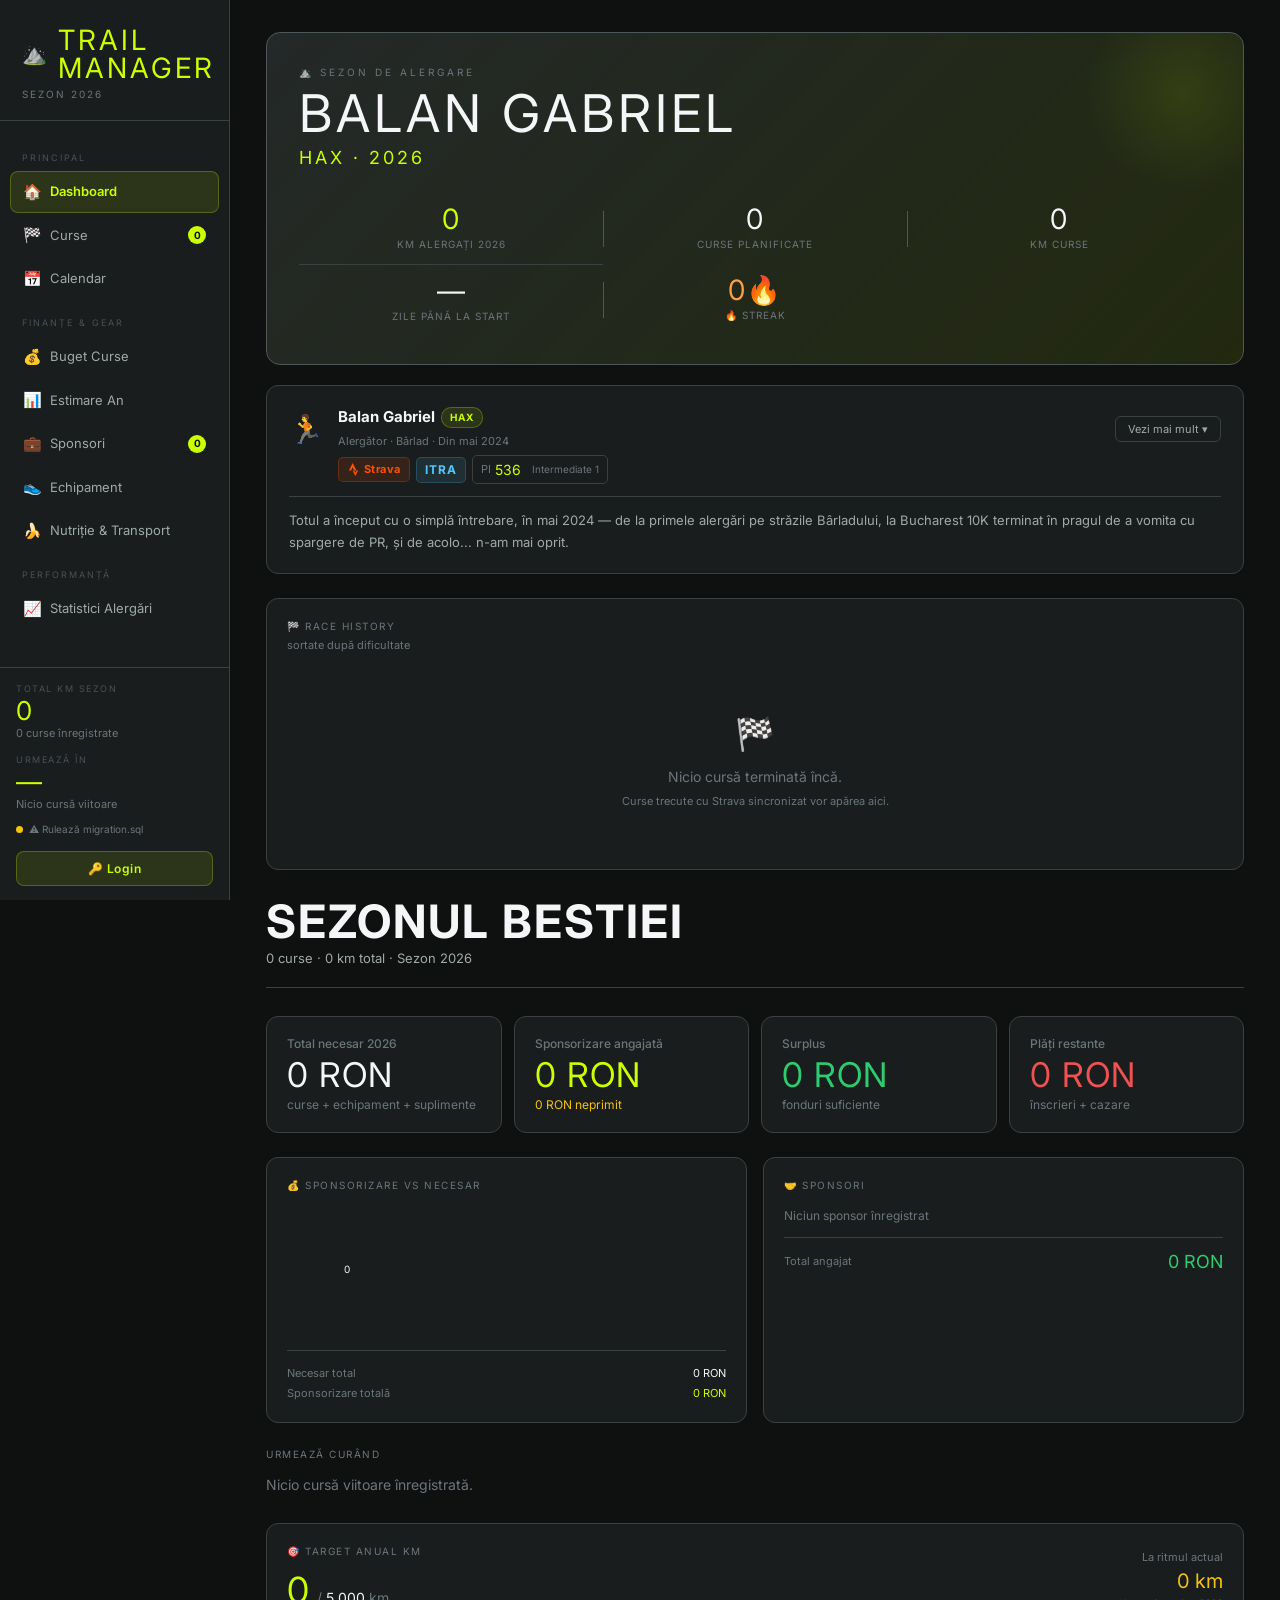
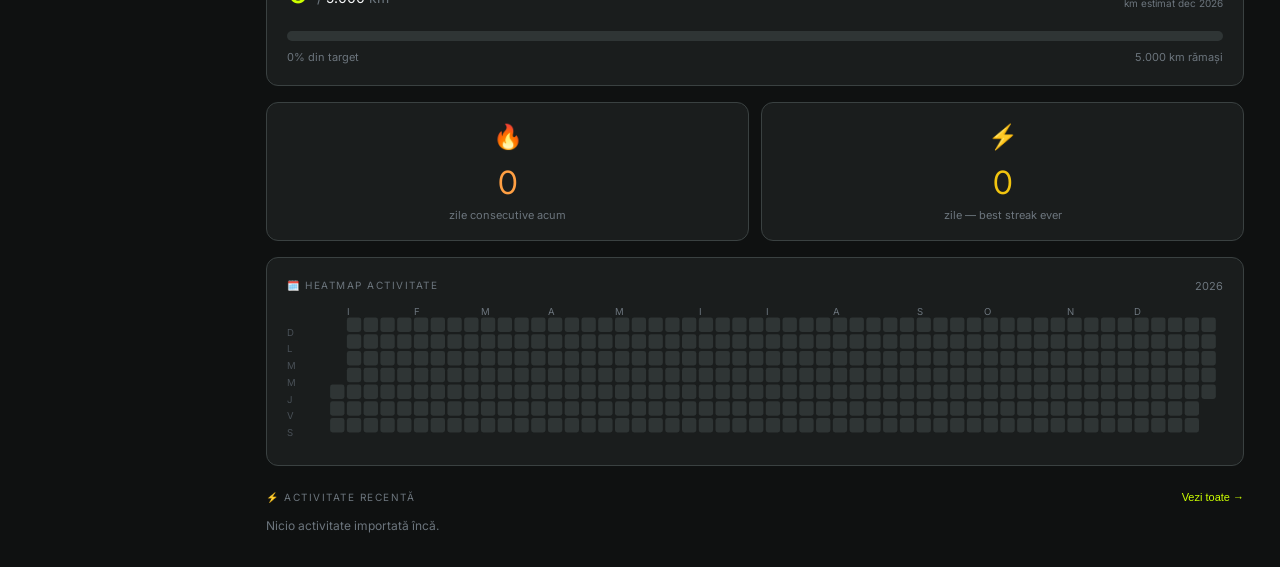
==== commit dbae1eac: "Update index.html" ====
--- a/index.html
+++ b/index.html
@@ -1468,51 +1468,17 @@
 
 /* ── MOBILE ── */
 @media(max-width:600px){
-  /* Split layout: stânga sus 38%, dreapta jos 62% */
-  .sp-split {
-    grid-template-columns: 1fr !important;
-    grid-template-rows: 38vh 1fr !important;
-    height: 100%;
-  }
-  .sp-split-img {
-    height: 38vh !important;
-    min-height: 0 !important;
-    padding: 14px 16px !important;
-    overflow: hidden;
-  }
-  .sp-split-img .sp-split-year { font-size:clamp(60px,18vw,90px);opacity:.05; }
-  .sp-split-img .sp-split-quote { font-size:clamp(14px,4vw,18px); }
-  .sp-split-img .sp-split-km-pill { font-size:11px;padding:4px 12px; }
-
-  /* Content dreapta: scrollabil, nu depășește */
-  .sp-split-content {
-    padding: 14px 16px !important;
-    overflow-y: auto !important;
-    overflow-x: hidden;
-    max-height: calc(62vh - 0px);
-  }
-  .sp-split-eyebrow { font-size:9px;margin-bottom:8px; }
-  .sp-split-title { font-size:clamp(22px,7vw,36px) !important;margin-bottom:10px !important; }
+  .sp-split { grid-template-columns:1fr;grid-template-rows:160px 1fr; }
+  .sp-split-img { padding:16px 20px; }
+  .sp-split-year { font-size:36px;top:12px;left:14px; }
+  .sp-split-quote { font-size:16px; }
+  .sp-split-km-pill { font-size:11px;padding:4px 12px; }
+  .sp-split-title { font-size:clamp(24px,8vw,40px);margin-bottom:14px; }
+  .sp-split-content { padding:16px 16px;overflow-y:auto; }
   .sp-split-lines p { font-size:13px; }
-
-  /* S1 stats */
-  .sp-s1-stats { gap:10px !important;flex-wrap:wrap; }
-  .sp-s1-val { font-size:clamp(20px,5.5vw,30px) !important; }
-
-  /* Why items mai compacte */
-  .sp-why-item { padding:8px 10px; gap:8px; }
-  .sp-why-nr { font-size:20px; }
-  .sp-why-title { font-size:11px; }
-  .sp-why-desc { font-size:10px;line-height:1.4; }
-
-  /* ROI items mai mici */
-  .sp-roi-item { padding:6px 10px; }
-  .sp-roi-item-title { font-size:10px; }
-
-  /* Budget bars */
-  .sp-budget-row { gap:6px; }
-  .sp-budget-label { font-size:10px;min-width:72px; }
-  .sp-budget-amount { font-size:12px;min-width:52px; }
+  .sp-split-eyebrow { font-size:9px;margin-bottom:10px; }
+  .sp-s1-stats { gap:12px!important;flex-wrap:wrap; }
+  .sp-s1-val { font-size:clamp(24px,6vw,36px)!important; }
 }
 
 /* ── STORY SLIDES (vechi, pastrat pentru compatibilitate) ── */
@@ -2629,7 +2595,7 @@
               color:rgba(255,255,255,.4);letter-spacing:2px;text-transform:uppercase;margin-bottom:10px">
               📊 Unde se duc banii — Sezon 2026
             </div>
-            <div id="sp-s4b-budget-list" style="display:flex;flex-direction:column;gap:7px"></div>
+            <div id="sp-s4b-budget-list" style="display:flex;flex-direction:column;gap:6px;overflow:hidden"></div>
             <div style="border-top:1px solid rgba(255,255,255,.1);margin-top:10px;padding-top:10px;
               display:flex;justify-content:space-between;align-items:center">
               <span style="font-size:11px;color:rgba(255,255,255,.4);font-family:'Inter',sans-serif;
@@ -4181,31 +4147,21 @@
   <div class="mh"><h3 id="supl-title">SUPLIMENT NOU</h3><button class="mx" onclick="closeSupl()">✕</button></div>
   <div class="mb">
     <div class="fg">
-
       <div class="fi fgrow">
         <span class="lbl">Denumire *</span>
         <input id="supl-den" placeholder="ex: Colagen, Creatina, Magneziu">
       </div>
-
       <div class="sl">📦 Ambalaj & Doză</div>
       <div style="display:grid;grid-template-columns:1fr 1fr 1fr;gap:8px">
-        <div class="fi">
-          <span class="lbl">Gramaj ambalaj (g)</span>
-          <input type="number" id="supl-cant-total" placeholder="ex: 500" oninput="suplPreview()">
-        </div>
-        <div class="fi">
-          <span class="lbl">Doză zilnică (g)</span>
-          <input type="number" id="supl-cant-portie" placeholder="ex: 18" oninput="suplPreview()">
-        </div>
-        <div class="fi">
-          <span class="lbl">Preț pachet (RON)</span>
-          <input type="number" id="supl-pret-comanda" placeholder="ex: 120" oninput="suplPreview()">
-        </div>
-      </div>
-
-      <!-- Preview calcule -->
-      <div id="supl-preview" style="background:var(--s2);border:1px solid var(--border);border-radius:var(--r);
-        padding:10px 14px;display:grid;grid-template-columns:1fr 1fr 1fr;gap:6px;margin-top:-4px">
+        <div class="fi"><span class="lbl">Gramaj ambalaj (g)</span>
+          <input type="number" id="supl-cant-total" placeholder="ex: 500" oninput="suplPreview()"></div>
+        <div class="fi"><span class="lbl">Doză zilnică (g)</span>
+          <input type="number" id="supl-cant-portie" placeholder="ex: 18" oninput="suplPreview()"></div>
+        <div class="fi"><span class="lbl">Preț pachet (RON)</span>
+          <input type="number" id="supl-pret-comanda" placeholder="ex: 120" oninput="suplPreview()"></div>
+      </div>
+      <div style="background:var(--s2);border:1px solid var(--border);border-radius:var(--r);
+        padding:10px 14px;display:grid;grid-template-columns:1fr 1fr 1fr;gap:6px">
         <div style="text-align:center">
           <div style="font-family:var(--display);font-size:19px;color:var(--accent)" id="prev-cost-zi">—</div>
           <div style="font-size:9px;color:var(--t3);text-transform:uppercase;letter-spacing:.5px">RON/zi</div>
@@ -4219,27 +4175,21 @@
           <div style="font-size:9px;color:var(--t3);text-transform:uppercase;letter-spacing:.5px">zile/pachet</div>
         </div>
       </div>
-
       <div class="sl">📊 Stoc curent</div>
       <div class="fi">
         <span class="lbl">Stoc actual (grame în casă)</span>
         <input type="number" id="supl-stoc" placeholder="ex: 350" oninput="suplPreview()">
       </div>
-      <div id="supl-stoc-info" style="font-size:11px;padding:2px 2px;min-height:16px"></div>
-
+      <div id="supl-stoc-info" style="font-size:11px;padding:2px;min-height:16px"></div>
       <div class="sl">📝 Link produs / factură</div>
-      <div class="fi fgrow">
-        <span class="lbl">Link produs (optional)</span>
-        <input id="supl-note" placeholder="https://gymbeam.ro/...">
-      </div>
-      <div class="fi fgrow">
-        <span class="lbl">Link factură (optional)</span>
+      <div class="fi fgrow"><span class="lbl">Link produs</span>
+        <input id="supl-note" placeholder="https://gymbeam.ro/..."></div>
+      <div class="fi fgrow"><span class="lbl">Link factură</span>
         <div style="display:flex;gap:6px">
           <input id="supl-link" placeholder="https://..." style="flex:1">
           <button type="button" class="btn btn-ghost btn-sm" onclick="previewDoc('supl-link')" title="Preview">👁</button>
         </div>
       </div>
-
     </div>
   </div>
   <div class="mf">
@@ -4249,7 +4199,6 @@
 </div>
 </div>
 
-<!-- Modal + Stoc -->
 <div class="overlay" id="ov-supl-stoc">
 <div class="modal" style="max-width:360px">
   <div class="mh"><h3>+ ADAUGĂ STOC</h3><button class="mx" onclick="closeAddStoc()">✕</button></div>
@@ -4257,10 +4206,8 @@
     <div class="fg">
       <div style="font-size:14px;font-weight:700;color:var(--text);margin-bottom:2px" id="stoc-supl-name">—</div>
       <div style="font-size:12px;color:var(--t3);margin-bottom:12px" id="stoc-supl-info">—</div>
-      <div class="fi fgrow">
-        <span class="lbl">Câte pachete ai cumpărat?</span>
-        <input type="number" id="stoc-nr-pachete" value="1" min="1" oninput="stocCalcPreview()">
-      </div>
+      <div class="fi fgrow"><span class="lbl">Câte pachete ai cumpărat?</span>
+        <input type="number" id="stoc-nr-pachete" value="1" min="1" oninput="stocCalcPreview()"></div>
       <div style="background:var(--s2);border:1px solid var(--border);border-radius:var(--r);
         padding:10px 14px;display:flex;justify-content:space-between;align-items:center;margin-top:4px">
         <div>
@@ -5606,68 +5553,45 @@
   const calcEl = document.getElementById('gel-pret-calc');
   if (calcEl) calcEl.textContent = gpp.toFixed(2) + ' RON';
 
-  // Calcule suplimente
-  const today2026 = new Date();
-  const endOf2026  = new Date('2026-12-31');
-  const zileRamase = Math.max(0, Math.ceil((endOf2026 - today2026)/86400000));
-
   document.getElementById('supl-list').innerHTML = (() => {
     if (!DB.supplements.length) return '<p style="color:var(--t3)">Niciun supliment adăugat.</p>';
-
     const END_2026    = new Date('2026-12-31T23:59:59');
     const TODAY       = new Date(); TODAY.setHours(0,0,0,0);
-    const ZILE_RAMASE = Math.max(0, Math.ceil((END_2026 - TODAY) / 86400000));
-
+    const ZILE_RAMASE = Math.max(0, Math.ceil((END_2026-TODAY)/86400000));
     return DB.supplements.map(x => {
-      const cantTotal   = parseFloat(x.cant_total)   || 0; // gramaj pachet
-      const cantPortie  = parseFloat(x.cant_portie)  || 0; // grame/zi
-      const pretComanda = parseFloat(x.pret_comanda) || 0; // RON/pachet
-      const stocGrame   = parseFloat(x.stoc_portii)  || 0; // grame în casă
-
-      // ── Calcule ──
-      const pretPerGram  = cantTotal > 0 ? pretComanda / cantTotal : 0;          // RON/gram
-      const costZi       = pretPerGram * cantPortie;                              // RON/zi
-      const costLuna     = costZi * 30.5;                                         // RON/lună
-      const necesarGrame = ZILE_RAMASE * cantPortie;                             // grame până 31.12
-      const costTotal    = necesarGrame * pretPerGram;                            // RON total rămas
-      const diferentaGr  = necesarGrame - stocGrame;                             // grame de mai cumpărat
-      const pacheteLipsa = cantTotal > 0 ? Math.ceil(diferentaGr / cantTotal) : 0;
-      const zileStoc     = cantPortie > 0 ? Math.floor(stocGrame / cantPortie) : 0;
-      const dataStoc     = new Date(TODAY.getTime() + zileStoc * 86400000);
-      const dataStocStr  = dataStoc.toLocaleDateString('ro-RO', {day:'numeric', month:'long', year:'numeric'});
-
-      // ── Culori stoc ──
-      const stocColor = zileStoc < 15 ? 'var(--red)' : zileStoc < 30 ? 'var(--orange)' : 'var(--green)';
-      const difColor  = diferentaGr > 0 ? 'var(--orange)' : 'var(--green)';
-
-      const fmtR = v => v > 0 ? fmt(Math.round(v)) + ' RON' : '—';
-      const fmtG = v => v > 0 ? fmt(Math.round(v)) + 'g' : '—';
-
+      const cantTotal   = parseFloat(x.cant_total)||0;
+      const cantPortie  = parseFloat(x.cant_portie)||0;
+      const pretComanda = parseFloat(x.pret_comanda)||0;
+      const stocGrame   = parseFloat(x.stoc_portii)||0;
+      const pretPerGram = cantTotal>0 ? pretComanda/cantTotal : 0;
+      const costZi      = pretPerGram*cantPortie;
+      const costLuna    = costZi*30.5;
+      const necesarGrame= ZILE_RAMASE*cantPortie;
+      const diferentaGr = necesarGrame-stocGrame;
+      const pacheteLipsa= cantTotal>0 ? Math.ceil(diferentaGr/cantTotal) : 0;
+      const zileStoc    = cantPortie>0 ? Math.floor(stocGrame/cantPortie) : 0;
+      const dataStoc    = new Date(TODAY.getTime()+zileStoc*86400000);
+      const dataStocStr = dataStoc.toLocaleDateString('ro-RO',{day:'numeric',month:'long',year:'numeric'});
+      const stocColor   = zileStoc<15?'var(--red)':zileStoc<30?'var(--orange)':'var(--green)';
+      const difColor    = diferentaGr>0?'var(--orange)':'var(--green)';
+      const fmtR = v => v>0?fmt(Math.round(v))+' RON':'—';
       return `<div class="bk-card" style="padding:14px 16px">
-
-        <!-- Header -->
         <div style="display:flex;align-items:flex-start;justify-content:space-between;gap:8px;margin-bottom:12px">
           <div style="flex:1;min-width:0">
             <div style="font-size:14px;font-weight:700;color:var(--text)">${escHtml(x.denumire)}</div>
-            <div style="font-size:11px;color:var(--t3);margin-top:2px">
-              ${cantPortie}g/zi · ${cantTotal}g/pachet · ${fmtR(pretComanda)}/pachet
-              ${pretPerGram > 0 ? '· <span style="color:var(--t2)">' + pretPerGram.toFixed(2) + ' RON/g</span>' : ''}
-            </div>
+            <div style="font-size:11px;color:var(--t3);margin-top:2px">${cantPortie}g/zi · ${cantTotal}g/pachet · ${fmtR(pretComanda)}/pachet${pretPerGram>0?' · <span style="color:var(--t2)">'+pretPerGram.toFixed(2)+' RON/g</span>':''}</div>
           </div>
           <div style="display:flex;gap:5px;flex-shrink:0">
-            <button class="btn btn-ghost btn-sm" onclick="openAddStoc('${x.id}')"
-              style="color:var(--green);font-weight:700;letter-spacing:.5px">+ Stoc</button>
+            <button class="btn btn-ghost btn-sm" onclick="openAddStoc('${x.id}')" style="color:var(--green);font-weight:700">+ Stoc</button>
             <button class="btn btn-ghost btn-sm btn-icon" onclick="openSupl('${x.id}')">✏️</button>
             <button class="btn btn-ghost btn-sm btn-icon" onclick="delSupl('${x.id}')" style="color:var(--red)">🗑</button>
           </div>
         </div>
-
-        <!-- Stats grid 2x2 -->
-        <div style="display:grid;grid-template-columns:1fr 1fr;gap:6px;margin-bottom:10px">
+        <div style="display:grid;grid-template-columns:1fr 1fr;gap:6px;margin-bottom:8px">
           <div style="background:var(--s2);border:1px solid var(--border);border-radius:8px;padding:10px 12px">
             <div style="font-size:10px;color:var(--t3);text-transform:uppercase;letter-spacing:.5px;margin-bottom:4px">💰 Cost lunar</div>
             <div style="font-family:var(--display);font-size:20px;color:var(--accent)">${fmtR(costLuna)}</div>
-            <div style="font-size:10px;color:var(--t3);margin-top:1px">${costZi > 0 ? costZi.toFixed(2) + ' RON/zi' : '—'}</div>
+            <div style="font-size:10px;color:var(--t3);margin-top:1px">${costZi>0?costZi.toFixed(2)+' RON/zi':'—'}</div>
           </div>
           <div style="background:var(--s2);border:1px solid var(--border);border-radius:8px;padding:10px 12px">
             <div style="font-size:10px;color:var(--t3);text-transform:uppercase;letter-spacing:.5px;margin-bottom:4px">📦 Stoc actual</div>
@@ -5676,25 +5600,17 @@
           </div>
           <div style="background:var(--s2);border:1px solid var(--border);border-radius:8px;padding:10px 12px">
             <div style="font-size:10px;color:var(--t3);text-transform:uppercase;letter-spacing:.5px;margin-bottom:4px">📅 Stocul ajunge până</div>
-            <div style="font-family:var(--display);font-size:13px;color:${stocColor};line-height:1.2">${stocGrame > 0 ? dataStocStr : '—'}</div>
+            <div style="font-size:13px;font-weight:600;color:${stocColor};line-height:1.3">${stocGrame>0?dataStocStr:'—'}</div>
           </div>
           <div style="background:var(--s2);border:1px solid var(--border);border-radius:8px;padding:10px 12px">
             <div style="font-size:10px;color:var(--t3);text-transform:uppercase;letter-spacing:.5px;margin-bottom:4px">🛒 Necesar până 31.12</div>
-            <div style="font-family:var(--display);font-size:20px;color:${difColor}">${diferentaGr > 0 ? '+' + fmt(Math.round(diferentaGr)) + 'g' : '✅ Acoperit'}</div>
-            <div style="font-size:10px;color:var(--t3);margin-top:1px">${diferentaGr > 0 ? '≈ ' + pacheteLipsa + ' pachet' + (pacheteLipsa > 1 ? 'e' : '') + ' · ' + fmtR(costTotal) : 'Stoc suficient'}</div>
+            <div style="font-family:var(--display);font-size:20px;color:${difColor}">${diferentaGr>0?'+'+fmt(Math.round(diferentaGr))+'g':'✅ OK'}</div>
+            <div style="font-size:10px;color:var(--t3);margin-top:1px">${diferentaGr>0?'≈ '+pacheteLipsa+' pachet'+(pacheteLipsa>1?'e':'')+' · '+fmtR(necesarGrame*pretPerGram):'Stoc suficient'}</div>
           </div>
         </div>
-
-        <!-- Links -->
-        ${(x.note || x.link_dovada) ? `<div style="display:flex;gap:8px;flex-wrap:wrap">
-          ${x.note ? `<a href="${escHtml(x.note)}" target="_blank" rel="noopener"
-            style="font-size:11px;color:var(--accent);text-decoration:none">🔗 Produs</a>` : ''}
-          ${x.link_dovada ? `<button class="btn btn-ghost btn-sm" style="font-size:11px"
-            onclick="previewDoc('',${JSON.stringify(x.link_dovada)})">📄 Factură</button>` : ''}
-        </div>` : ''}
-
+        ${(x.note||x.link_dovada)?`<div style="display:flex;gap:8px;flex-wrap:wrap">${x.note?`<a href="${escHtml(x.note)}" target="_blank" rel="noopener" style="font-size:11px;color:var(--accent);text-decoration:none">🔗 Produs</a>`:''} ${x.link_dovada?`<button class="btn btn-ghost btn-sm" style="font-size:11px" onclick="previewDoc('',${JSON.stringify(x.link_dovada)})">📄 Factură</button>`:''}</div>`:''}
       </div>`;
-    }).join('');
+    }).join('')
   })()
 
   document.getElementById('tr-list').innerHTML = DB.transport.map(x=>`
@@ -5739,10 +5655,9 @@
   v('f-gel',x.geluri); v('f-caz',x.cazare); v('f-ins',x.plata_concurs);
   ck('f-rez',x.rezervat); ck('f-pcaz',x.plata_cazare); ck('f-pins',x.plata_concurs_ok);
   v('f-note',x.note);
-  v('f-link-ins',x.link_dovada_ins); v('f-factura-ins',x.factura_ins);
-  v('f-link-caz',x.link_dovada_caz); v('f-factura-caz',x.factura_caz);
-  v('f-link-factura',x.link_dovada_factura); v('f-factura-desc',x.factura_desc);
-  if(document.getElementById('f-nr')) document.getElementById('f-nr').value = x.nr||'';
+  v('f-link-ins',x.link_dovada_ins); v('f-factura-ins',x.factura_ins||'');
+  v('f-link-caz',x.link_dovada_caz); v('f-factura-caz',x.factura_caz||'');
+  v('f-link-factura',x.link_dovada_factura||''); v('f-factura-desc',x.factura_desc||'');
   document.getElementById('ov-rc').classList.add('on');
 }
 
@@ -5777,12 +5692,11 @@
     plata_concurs_ok: document.getElementById('f-pins').checked,
     note: document.getElementById('f-note').value.trim(),
     link_dovada_ins: document.getElementById('f-link-ins').value.trim()||null,
-    factura_ins: document.getElementById('f-factura-ins')?.value.trim()||null,
-    factura_caz: document.getElementById('f-factura-caz')?.value.trim()||null,
-    link_dovada_caz: document.getElementById('f-link-caz').value.trim()||null,
+    link_dovada_caz:     document.getElementById('f-link-caz').value.trim()||null,
+    factura_ins:         document.getElementById('f-factura-ins')?.value.trim()||null,
+    factura_caz:         document.getElementById('f-factura-caz')?.value.trim()||null,
     link_dovada_factura: document.getElementById('f-link-factura')?.value.trim()||null,
-    factura_desc: document.getElementById('f-factura-desc')?.value.trim()||null,
-    nr: +document.getElementById('f-nr')?.value||null,
+    factura_desc:        document.getElementById('f-factura-desc')?.value.trim()||null,
   };
   try {
     if (editRCid) {
@@ -6012,69 +5926,82 @@
 // ══════════════════════════════════════════════════════
 //  MODAL CRUD — SUPLIMENTE
 // ══════════════════════════════════════════════════════
-// ══════════════════════════════════════════════════════
-//  SUPLIMENTE — CRUD + CALCULE
-// ══════════════════════════════════════════════════════
-
-let _stocSuplId   = null;
-
-// ── Util: calculele matematice ale unui supliment ──
-function suplCalc(x) {
-  const cantTotal   = parseFloat(x.cant_total)   || 0;
-  const cantPortie  = parseFloat(x.cant_portie)  || 0;
-  const pretComanda = parseFloat(x.pret_comanda) || 0;
-  const stocGrame   = parseFloat(x.stoc_portii)  || 0;
-
-  const pretPerGram = cantTotal > 0 ? pretComanda / cantTotal : 0;
-  const costZi      = pretPerGram * cantPortie;
-  const costLuna    = costZi * 30.5;
-
-  const END_2026    = new Date('2026-12-31T23:59:59');
-  const TODAY       = new Date(); TODAY.setHours(0,0,0,0);
-  const zileRamase  = Math.max(0, Math.ceil((END_2026 - TODAY) / 86400000));
-
-  const necesarGrame = zileRamase * cantPortie;
-  const diferentaGr  = necesarGrame - stocGrame;
-  const zileStoc     = cantPortie > 0 ? Math.floor(stocGrame / cantPortie) : 0;
-
-  return { pretPerGram, costZi, costLuna, zileRamase, necesarGrame, diferentaGr, zileStoc };
-}
-
-// ── Preview live în modal ──
+
+// ── Supliment helpers ──────────────────────────────────
+let _stocSuplId = null;
+
 function suplPreview() {
   const cantTotal   = parseFloat(document.getElementById('supl-cant-total')?.value)   || 0;
   const cantPortie  = parseFloat(document.getElementById('supl-cant-portie')?.value)  || 0;
   const pretComanda = parseFloat(document.getElementById('supl-pret-comanda')?.value) || 0;
   const stocGrame   = parseFloat(document.getElementById('supl-stoc')?.value)         || 0;
-
-  const pretPerGram = cantTotal > 0 ? pretComanda / cantTotal : 0;
+  const pretPerGram = cantTotal > 0 ? pretComanda/cantTotal : 0;
   const costZi      = pretPerGram * cantPortie;
   const costLuna    = costZi * 30.5;
-  const zilePerBuc  = cantPortie > 0 ? Math.floor(cantTotal / cantPortie) : 0;
-
+  const zilePerBuc  = cantPortie > 0 ? Math.floor(cantTotal/cantPortie) : 0;
   const s = id => document.getElementById(id);
-  if (s('prev-cost-zi'))   s('prev-cost-zi').textContent   = costZi   > 0 ? costZi.toFixed(2)+' RON' : '—';
-  if (s('prev-cost-luna')) s('prev-cost-luna').textContent = costLuna > 0 ? Math.round(costLuna)+' RON' : '—';
-  if (s('prev-zile-buc'))  s('prev-zile-buc').textContent  = zilePerBuc || '—';
-
-  const stocInfo = s('supl-stoc-info');
-  if (stocInfo && stocGrame && cantPortie) {
-    const zileStoc = Math.floor(stocGrame / cantPortie);
-    const col = zileStoc < 15 ? 'var(--red)' : zileStoc < 30 ? 'var(--orange)' : 'var(--green)';
-    stocInfo.innerHTML = `<span style="color:${col}">Stocul curent ajunge pentru <strong>${zileStoc} zile</strong></span>`;
-  } else if (stocInfo) { stocInfo.textContent = ''; }
-}
-// Backwards compat aliases
-function suplCalcAll()    { suplPreview(); }
-function suplCalcPortii() { suplPreview(); }
-function suplUpdateRamas(){ suplPreview(); }
-
-// ── Open modal edit/add ──
+  if(s('prev-cost-zi'))   s('prev-cost-zi').textContent   = costZi>0   ? costZi.toFixed(2)+' RON' : '—';
+  if(s('prev-cost-luna')) s('prev-cost-luna').textContent = costLuna>0 ? Math.round(costLuna)+' RON' : '—';
+  if(s('prev-zile-buc'))  s('prev-zile-buc').textContent  = zilePerBuc || '—';
+  const infoEl = s('supl-stoc-info');
+  if (infoEl && stocGrame && cantPortie) {
+    const zileStoc = Math.floor(stocGrame/cantPortie);
+    const col = zileStoc<15?'var(--red)':zileStoc<30?'var(--orange)':'var(--green)';
+    infoEl.innerHTML = `<span style="color:${col}">Stocul curent ajunge pentru <strong>${zileStoc} zile</strong></span>`;
+  } else if(infoEl) infoEl.textContent='';
+}
+function suplCalcAll()     { suplPreview(); }
+function suplCalcPortii()  { suplPreview(); }
+function suplUpdateRamas() { suplPreview(); }
+
+function openAddStoc(id) {
+  _stocSuplId = id;
+  const x = DB.supplements.find(s=>s.id===id)||{};
+  document.getElementById('stoc-supl-name').textContent = x.denumire||'—';
+  const cantTotal  = parseFloat(x.cant_total)||0;
+  const cantPortie = parseFloat(x.cant_portie)||0;
+  const zilePerBuc = cantPortie>0 ? Math.floor(cantTotal/cantPortie) : 0;
+  document.getElementById('stoc-supl-info').textContent =
+    cantTotal ? cantTotal+'g/pachet · '+zilePerBuc+' zile/pachet · '+fmt(x.pret_comanda||0)+' RON' : '—';
+  document.getElementById('stoc-nr-pachete').value = 1;
+  stocCalcPreview();
+  document.getElementById('ov-supl-stoc').classList.add('on');
+}
+function closeAddStoc() {
+  document.getElementById('ov-supl-stoc').classList.remove('on');
+  _stocSuplId = null;
+}
+function stocCalcPreview() {
+  const x  = _stocSuplId ? DB.supplements.find(s=>s.id===_stocSuplId)||{} : {};
+  const nr = parseInt(document.getElementById('stoc-nr-pachete').value)||1;
+  const cantTotal  = parseFloat(x.cant_total)||0;
+  const cantPortie = parseFloat(x.cant_portie)||0;
+  const grAdaugate = cantTotal*nr;
+  const zileExtra  = cantPortie>0 ? Math.floor(grAdaugate/cantPortie) : 0;
+  const pg=document.getElementById('stoc-preview-gr');
+  const pz=document.getElementById('stoc-preview-zile');
+  if(pg) pg.textContent = grAdaugate ? '+'+fmt(grAdaugate)+'g' : '—';
+  if(pz) pz.textContent = zileExtra  ? '+'+zileExtra+' zile' : '—';
+}
+async function saveAddStoc() {
+  if (!isOwnerLoggedIn()||!_stocSuplId) return;
+  const x  = DB.supplements.find(s=>s.id===_stocSuplId)||{};
+  const nr = parseInt(document.getElementById('stoc-nr-pachete').value)||1;
+  const grAdaugate = (parseFloat(x.cant_total)||0)*nr;
+  const newStoc    = (parseFloat(x.stoc_portii)||0)+grAdaugate;
+  try {
+    const [u]=await sbPatch('supplements',x.id,{stoc_portii:newStoc,data_achizitie:new Date().toISOString().slice(0,10)});
+    const i=DB.supplements.findIndex(s=>s.id===x.id); if(i>=0) DB.supplements[i]=u;
+    toast('✅ +'+fmt(grAdaugate)+'g adăugat!','ok');
+    closeAddStoc(); renderNutri();
+  } catch(e) { toast('❌ Eroare: '+e.message,'err'); }
+}
+
 function openSupl(id) {
-  editSuplId = id || null;
+  editSuplId = id||null;
   const x = id ? DB.supplements.find(s=>s.id===id) : {};
   document.getElementById('supl-title').textContent = id ? 'EDITEAZĂ SUPLIMENT' : 'SUPLIMENT NOU';
-  const v = (fid,val) => { const el=document.getElementById(fid); if(el) el.value = val||''; };
+  const v = (fid,val) => { const el=document.getElementById(fid); if(el) el.value=val||''; };
   v('supl-den',         x?.denumire);
   v('supl-cant-total',  x?.cant_total);
   v('supl-cant-portie', x?.cant_portie);
@@ -6088,14 +6015,12 @@
 
 function closeSupl() { document.getElementById('ov-supl').classList.remove('on'); editSuplId=null; }
 
-// ── Save supliment ──
 async function saveSupl() {
   if (!isOwnerLoggedIn()) return;
   if (!authToken) {
     try { const s=JSON.parse(localStorage.getItem('sb_session')||'{}'); authToken=s.access_token; } catch(e){}
   }
   if (!authToken) { toast('🔒 Sesiunea a expirat','err'); showLoginModal(); return; }
-
   const den = document.getElementById('supl-den').value.trim();
   if (!den) { toast('⚠️ Introduceți denumirea!','err'); return; }
 
@@ -6104,7 +6029,6 @@
   const pretComanda = parseFloat(document.getElementById('supl-pret-comanda').value) || null;
   const stoc        = parseFloat(document.getElementById('supl-stoc').value)         || null;
 
-  // Calculăm pret_lunar pentru compatibilitate cu restul appului
   const pretPerGram = (cantTotal && pretComanda) ? pretComanda/cantTotal : 0;
   const pretLunar   = (pretPerGram && cantPortie) ? Math.round(pretPerGram * cantPortie * 30.5) : 0;
 
@@ -6116,18 +6040,16 @@
     pret_comanda: pretComanda,
     pret_lunar:   pretLunar,
     stoc_portii:  stoc,
-    note:         document.getElementById('supl-note').value.trim() || null,
-    link_dovada:  document.getElementById('supl-link').value.trim() || null,
+    note:         document.getElementById('supl-note').value.trim()||null,
+    link_dovada:  document.getElementById('supl-link').value.trim()||null,
   };
-
   try {
     if (editSuplId) {
-      const [u] = await sbPatch('supplements', editSuplId, payload);
-      const i = DB.supplements.findIndex(s=>s.id===editSuplId);
-      if (i>=0) DB.supplements[i]=u;
+      const [u]=await sbPatch('supplements',editSuplId,payload);
+      const i=DB.supplements.findIndex(s=>s.id===editSuplId); if(i>=0) DB.supplements[i]=u;
       toast('✅ Supliment actualizat!','ok');
     } else {
-      const [c] = await sbPost('supplements', payload);
+      const [c]=await sbPost('supplements',payload);
       DB.supplements.push(c);
       toast('✅ Supliment adăugat!','ok');
     }
@@ -6135,59 +6057,4148 @@
   } catch(e) { toast('❌ Eroare: '+e.message,'err'); }
 }
 
-// ── + Adaugă Stoc ──
-function openAddStoc(id) {
-  _stocSuplId = id;
-  const x = DB.supplements.find(s=>s.id===id) || {};
-  document.getElementById('stoc-supl-name').textContent = x.denumire || '—';
-  const cantTotal  = parseFloat(x.cant_total)  || 0;
-  const cantPortie = parseFloat(x.cant_portie) || 0;
-  const zilePerBuc = cantPortie > 0 ? Math.floor(cantTotal/cantPortie) : 0;
-  document.getElementById('stoc-supl-info').textContent =
-    cantTotal ? cantTotal+'g/pachet · '+zilePerBuc+' zile/pachet · '+fmt(x.pret_comanda||0)+' RON' : '—';
-  document.getElementById('stoc-nr-pachete').value = 1;
-  stocCalcPreview();
-  document.getElementById('ov-supl-stoc').classList.add('on');
-}
-
-function closeAddStoc() {
-  document.getElementById('ov-supl-stoc').classList.remove('on');
-  _stocSuplId = null;
-}
-
-function stocCalcPreview() {
-  const x  = _stocSuplId ? DB.supplements.find(s=>s.id===_stocSuplId) || {} : {};
-  const nr = parseInt(document.getElementById('stoc-nr-pachete').value) || 1;
-  const cantTotal  = parseFloat(x.cant_total)  || 0;
-  const cantPortie = parseFloat(x.cant_portie) || 0;
-  const grAdaugate = cantTotal * nr;
-  const zileExtra  = cantPortie > 0 ? Math.floor(grAdaugate/cantPortie) : 0;
-  const pg = document.getElementById('stoc-preview-gr');
-  const pz = document.getElementById('stoc-preview-zile');
-  if (pg) pg.textContent = grAdaugate ? '+'+fmt(grAdaugate)+'g' : '—';
-  if (pz) pz.textContent = zileExtra  ? '+'+zileExtra+' zile' : '—';
-}
-
-async function saveAddStoc() {
-  if (!isOwnerLoggedIn() || !_stocSuplId) return;
-  const x  = DB.supplements.find(s=>s.id===_stocSuplId) || {};
-  const nr = parseInt(document.getElementById('stoc-nr-pachete').value) || 1;
-  const grAdaugate = (parseFloat(x.cant_total)||0) * nr;
-  const newStoc    = (parseFloat(x.stoc_portii)||0) + grAdaugate;
+async function delSupl(id) {
+  if (!isOwnerLoggedIn()) return;
+  if (!confirm('Ștergi suplimentul?')) return;
   try {
-    const [u] = await sbPatch('supplements', x.id, {
-      stoc_portii: newStoc,
-      data_achizitie: new Date().toISOString().slice(0,10),
+    await sbDelete('supplements',id);
+    DB.supplements=DB.supplements.filter(s=>s.id!==id);
+    renderNutri(); renderEstimare(); toast('🗑 Șters','ok');
+  } catch(e) { toast('❌ Eroare: '+e.message,'err'); }
+}
+
+// ══════════════════════════════════════════════════════
+//  MODAL CRUD — TRANSPORT
+// ══════════════════════════════════════════════════════
+function openTr(id) {
+  editTrId=id||null;
+  const x=id?DB.transport.find(t=>t.id===id):{};
+  const v=(fid,val)=>{const el=document.getElementById(fid);if(el)el.value=val||'';};
+  v('tr-dest',x.dest); v('tr-km',x.km); v('tr-pret',x.pret);
+  document.getElementById('ov-tr').classList.add('on');
+}
+function closeTr() { document.getElementById('ov-tr').classList.remove('on'); editTrId=null; }
+
+async function saveTr() {
+  if (!isOwnerLoggedIn()) return;
+  // Încearcă să restaureze tokenul din localStorage dacă lipsește
+  if (!authToken) {
+    try {
+      const saved = localStorage.getItem('sb_session');
+      if (saved) { const s = JSON.parse(saved); authToken = s.access_token; }
+    } catch(e) {}
+  }
+  if (!authToken) { toast('🔒 Sesiunea a expirat — reconectează-te.','err'); showLoginModal(); return; }
+  const dest=document.getElementById('tr-dest').value.trim();
+  if (!dest) { toast('⚠️ Introduceți destinația!','err'); return; }
+  const payload={
+    user_id:currentUser.id,
+    dest, km:+document.getElementById('tr-km').value||0,
+    pret:+document.getElementById('tr-pret').value||0,
+  };
+  try {
+    if (editTrId) {
+      const [u]=await sbPatch('transport',editTrId,payload);
+      const idx=DB.transport.findIndex(t=>t.id===editTrId); if(idx>=0) DB.transport[idx]=u;
+      toast('✅ Transport actualizat!','ok');
+    } else {
+      const [c]=await sbPost('transport',payload);
+      DB.transport.push(c);
+      toast('✅ Destinație adăugată!','ok');
+    }
+    closeTr(); renderNutri();
+  } catch(e) { toast('❌ Eroare: '+e.message,'err'); }
+}
+
+async function delTr(id) {
+  if (!isOwnerLoggedIn()) return;
+  if (!confirm('Ștergi destinația?')) return;
+  try {
+    await sbDelete('transport',id);
+    DB.transport=DB.transport.filter(t=>t.id!==id);
+    renderNutri(); toast('🗑 Ștearsă','ok');
+  } catch(e) { toast('❌ Eroare: '+e.message,'err'); }
+}
+
+// ══════════════════════════════════════════════════════
+//  TARGET KM (editat din Statistici)
+// ══════════════════════════════════════════════════════
+async function saveTargetKm() {
+  if (!isOwnerLoggedIn()) return;
+  const el = document.getElementById('st-target-input');
+  const v = parseInt(el?.value||'0');
+  if (isNaN(v)||v<1) { toast('⚠️ Valoare invalidă','err'); return; }
+  DB.prefs.target_km = v;
+  try {
+    await sbUpsert('user_prefs',{user_id:currentUser.id,target_km:v},'user_id');
+    toast('✅ Target salvat!','ok'); renderDash();
+  } catch(e) { toast('❌ Eroare: '+e.message,'err'); }
+}
+
+// ══════════════════════════════════════════════════════
+//  PREVIEW DOCUMENT
+// ══════════════════════════════════════════════════════
+function previewDoc(inputId) {
+  const url=document.getElementById(inputId)?.value?.trim();
+  if (!url) { toast('⚠️ Completează mai întâi linkul!','err'); return; }
+  openPreview(url);
+}
+
+function openPreview(url, title) {
+  let embedUrl = url;
+  const gdMatch = url.match(/drive\.google\.com\/file\/d\/([^/]+)/);
+  if (gdMatch) embedUrl = `https://drive.google.com/file/d/${gdMatch[1]}/preview`;
+  if (url.includes('dropbox.com')) embedUrl = url.replace('www.dropbox.com','dl.dropboxusercontent.com').replace('?dl=0','').replace('?dl=1','');
+  const el_preview_title=document.getElementById('preview-title');if(el_preview_title){el_preview_title.textContent = title||'PREVIZUALIZARE';}
+  document.getElementById('preview-open-link').href = url;
+  document.getElementById('preview-fallback-link').href = url;
+  document.getElementById('preview-loading').style.display='flex';
+  document.getElementById('preview-fallback').style.display='none';
+  const iframe=document.getElementById('preview-iframe');
+  iframe.style.display='none'; iframe.src=embedUrl;
+  document.getElementById('ov-preview').classList.add('on');
+  clearTimeout(window._previewTimer);
+  window._previewTimer=setTimeout(()=>{
+    if(document.getElementById('preview-loading').style.display!=='none') previewFallback();
+  },6000);
+}
+
+function previewFallback() {
+  document.getElementById('preview-loading').style.display='none';
+  document.getElementById('preview-iframe').style.display='none';
+  document.getElementById('preview-fallback').style.display='flex';
+}
+
+function closePreview() {
+  document.getElementById('ov-preview').classList.remove('on');
+  const iframe=document.getElementById('preview-iframe');
+  iframe.src=''; iframe.style.display='none';
+  clearTimeout(window._previewTimer);
+}
+
+// ══════════════════════════════════════════════════════
+//  EXPORT JSON (backup)
+// ══════════════════════════════════════════════════════
+function exportJSON() {
+  const blob = new Blob([JSON.stringify(DB,null,2)],{type:'application/json'});
+  const a=document.createElement('a');
+  a.href=URL.createObjectURL(blob);
+  a.download='trail_manager_backup_'+new Date().toISOString().slice(0,10)+'.json';
+  a.click();
+}
+
+async function saveData() {
+  // Manual save — re-fetch all data to confirm sync
+  setSyncStatus('Se verifică...','var(--yellow)');
+  toast('☁️ Date sincronizate cu baza de date!','ok');
+  setSyncStatus('Sincronizat ☁️','var(--green)');
+}
+
+// ══════════════════════════════════════════════════════
+//  ACTIVITIES — IMPORT / SYNC / RENDER
+// ══════════════════════════════════════════════════════
+async function importActivities(files) {
+  if (!isOwnerLoggedIn()) return;
+  if (!files?.length) return;
+  let imported=0, errors=0;
+
+  for (const file of files) {
+    try {
+      const text = await file.text();
+      const ext  = file.name.split('.').pop().toLowerCase();
+      let parsed = [];
+
+      if (ext==='csv') {
+        parsed = parseCSV(text);
+      } else if (ext==='gpx') {
+        parsed = [parseGPX(text)].filter(Boolean);
+      } else if (ext==='tcx') {
+        parsed = [parseTCX(text)].filter(Boolean);
+      }
+
+      for (const act of parsed) {
+        if (!act.date||!act.km) continue;
+        // Check duplicate by date+km
+        const exists = DB.activities.some(a=>a.date===act.date&&Math.abs((a.km||0)-act.km)<0.1);
+        if (exists) continue;
+        try {
+          const [created] = await sbPost('activities', { ...act, user_id: currentUser.id });
+          DB.activities.unshift(created);
+          imported++;
+        } catch(e) { errors++; }
+      }
+    } catch(e) { errors++; console.error(e); }
+  }
+
+  DB.activities.sort((a,b)=>new Date(b.date)-new Date(a.date));
+  renderStats(); renderDash();
+  toast(`✅ ${imported} activități importate${errors?' ('+errors+' erori)':''}`, errors?'err':'ok');
+}
+
+async function clearActivities() {
+  if (!isOwnerLoggedIn()) return;
+  if (!confirm('Ștergi TOATE activitățile? Aceasta acțiune e ireversibilă!')) return;
+  try {
+    await fetch(`${SB_URL}/rest/v1/activities?user_id=eq.${currentUser.id}`, {
+      method:'DELETE', headers: sbH(true)
     });
-    const i = DB.supplements.findIndex(s=>s.id===x.id);
-    if (i>=0) DB.supplements[i] = u;
-    toast('✅ +'+fmt(grAdaugate)+'g adăugat în stoc!', 'ok');
-    closeAddStoc(); renderNutri();
+    DB.activities=[]; renderStats(); renderDash();
+    toast('🗑 Toate activitățile șterse','ok');
   } catch(e) { toast('❌ Eroare: '+e.message,'err'); }
 }
 
+async function deduplicateActivities() {
+  if (!isOwnerLoggedIn()) return;
+  const seen=new Set(), toDelete=[];
+  const sorted=[...DB.activities].sort((a,b)=>new Date(b.date)-new Date(a.date));
+  for (const a of sorted) {
+    const key=`${a.date}_${Math.round((a.km||0)*10)}`;
+    if (seen.has(key)) toDelete.push(a.id);
+    else seen.add(key);
+  }
+  if (!toDelete.length) { toast('✅ Niciun duplicat găsit','ok'); return; }
+  if (!confirm(`Ștergi ${toDelete.length} duplicate?`)) return;
+  try {
+    await Promise.all(toDelete.map(id=>sbDelete('activities',id)));
+    DB.activities=DB.activities.filter(a=>!toDelete.includes(a.id));
+    renderStats(); toast(`🧹 ${toDelete.length} duplicate eliminate`,'ok');
+  } catch(e) { toast('❌ Eroare: '+e.message,'err'); }
+}
+
+async function syncStrava() {
+  if (!isOwnerLoggedIn()) return;
+  const btn = document.querySelector('[onclick="syncStrava()"]');
+  if (btn) btn.disabled=true;
+  toast('🟠 Sync Strava pornit...','info');
+  try {
+    const r = await fetch('https://jqhtistewpmiphuoxfmp.supabase.co/functions/v1/strava-webhook/sync', {
+      method:'POST', headers:{'Content-Type':'application/json','Authorization':'Bearer '+authToken}
+    });
+    const data = await r.json();
+    console.log('[Sync] Response:', JSON.stringify(data));
+    if (r.ok) {
+      if(data.error) {
+        toast('❌ Sync eroare: '+data.error, 'err');
+        console.error('[Sync] Error detail:', data);
+      } else if((data.synced||0)===0 && (data.fetched||0)===0) {
+        toast('⚠️ 0 activități fetched de la Strava — token expirat?', 'err');
+      } else {
+        toast(`✅ Strava sync: ${data.fetched||0} fetch, ${data.synced||0} noi, ${data.updated||0} actualizate`, 'ok');
+        await loadAllData(true);
+      }
+    } else {
+      toast('❌ HTTP '+r.status+': '+(data.error||JSON.stringify(data)),'err');
+      console.error('[Sync] HTTP error:', r.status, data);
+    }
+  } catch(e) { toast('❌ Eroare rețea: '+e.message,'err'); console.error('[Sync] Network error:',e); }
+  finally { if(btn) btn.disabled=false; }
+}
+
+async function checkWebhook() {
+  if (!isOwnerLoggedIn()) return;
+  const btn = document.getElementById('webhook-btn');
+  if(btn) btn.textContent = '⏳';
+  try {
+    // Run diagnostic first
+    const rd = await fetch('https://jqhtistewpmiphuoxfmp.supabase.co/functions/v1/strava-webhook/diagnostic', {
+      method:'POST', headers:{'Content-Type':'application/json','Authorization':'Bearer '+authToken}
+    });
+    const diag = await rd.json();
+    console.log('[Diagnostic]', diag);
+
+    // Webhook status
+    const r = await fetch('https://jqhtistewpmiphuoxfmp.supabase.co/functions/v1/strava-webhook/webhook-status', {
+      method:'POST', headers:{'Content-Type':'application/json','Authorization':'Bearer '+authToken}
+    });
+    const data = await r.json();
+    const subs = data.subscriptions || [];
+
+    const diagMsg = `DB: ${diag.activities_in_db} activitati | Strava token: ${diag.strava_token} | User: ${diag.resolved_user_id?.slice(0,8)}... | Strava 7 zile: ${diag.strava_activities_last_7d}`;
+    console.log('[Diagnostic]', diagMsg);
+
+    if(subs.length) {
+      const sub = subs[0];
+      toast(`📡 Webhook activ ID ${sub.id} | ${diagMsg}`, 'ok');
+      if(btn) { btn.textContent='📡✅'; btn.title='Webhook activ ID '+sub.id+' | '+diagMsg; }
+    } else {
+      const reReg = confirm('Niciun webhook activ! Vrei sa inregistrezi webhook-ul Strava acum?');
+      if(reReg) await registerWebhook();
+      else { if(btn) btn.textContent='📡❌'; }
+    }
+  } catch(e) { toast('Eroare verificare webhook: '+e.message,'err'); if(btn) btn.textContent='📡'; }
+}
+
+async function registerWebhook() {
+  toast('🔄 Înregistrare webhook Strava...','info');
+  try {
+    const r = await fetch('https://jqhtistewpmiphuoxfmp.supabase.co/functions/v1/strava-webhook/webhook-register', {
+      method:'POST', headers:{'Content-Type':'application/json','Authorization':'Bearer '+authToken}
+    });
+    const data = await r.json();
+    if(data.ok) {
+      toast('✅ Webhook înregistrat! ID: '+data.result?.id,'ok');
+      const btn = document.getElementById('webhook-btn');
+      if(btn) btn.textContent='📡✅';
+    } else {
+      toast('❌ Eroare înregistrare: '+JSON.stringify(data.result),'err');
+    }
+  } catch(e) { toast('❌ Eroare rețea','err'); }
+}
+
+// ── CSV / GPX / TCX parsers ──────────────────────────
+function parseCSV(text) {
+  const lines = text.trim().split('\n');
+  if (lines.length < 2) return [];
+  const sep = lines[0].includes(';') ? ';' : ',';
+  const headers = lines[0].split(sep).map(h=>h.trim().replace(/^"|"$/g,'').toLowerCase());
+
+  function getCol(...keys) {
+    for (const k of keys) {
+      const i = headers.findIndex(h=>h.includes(k.toLowerCase()));
+      if (i>=0) return i;
+    }
+    return -1;
+  }
+
+  const iDate=getCol('date','data'), iDist=getCol('distance','distanta'),
+        iTime=getCol('time','timp','duration'), iElev=getCol('elev','ascent','urcare'),
+        iName=getCol('name','titlu','activity name'), iType=getCol('activity type','tip');
+
+  return lines.slice(1).map(line=>{
+    const cols = line.split(sep).map(c=>c.trim().replace(/^"|"$/g,''));
+    const rawDist = iDist>=0 ? cols[iDist] : '';
+    const dist = parseFloat(rawDist.replace(',','.'));
+    const km = dist > 100 ? dist/1000 : dist;
+    if (!km || km<0.1) return null;
+    let rawDate = iDate>=0 ? cols[iDate] : '';
+    let date = null;
+    if (rawDate.match(/^\d{4}-\d{2}-\d{2}/)) date=rawDate.slice(0,10);
+    else if (rawDate.match(/^\d{2}\.\d{2}\.\d{4}/)) { const [d,m,y]=rawDate.split('.'); date=`${y}-${m}-${d}`; }
+    else if (rawDate.match(/^\d{2}\/\d{2}\/\d{4}/)) { const [d,m,y]=rawDate.split('/'); date=`${y}-${m}-${d}`; }
+    if (!date) return null;
+    let dur=0;
+    if (iTime>=0) {
+      const t=cols[iTime];
+      const parts=t.split(':').map(Number);
+      if(parts.length===3) dur=parts[0]*3600+parts[1]*60+parts[2];
+      else if(parts.length===2) dur=parts[0]*60+parts[1];
+    }
+    const elev = iElev>=0 ? parseFloat(cols[iElev].replace(',','.'))||0 : 0;
+    const rawType = (iType>=0?cols[iType]:'').toLowerCase();
+    const type = rawType.includes('trail')||rawType.includes('ultra')?'trail':rawType.includes('road')||rawType.includes('run')?'road':'trail';
+    return { date, km:Math.round(km*100)/100, elev, dur, type, name:iName>=0?cols[iName]||'Alergare':'Alergare', source:'import' };
+  }).filter(Boolean);
+}
+
+function parseGPX(text) {
+  try {
+    const parser=new DOMParser();
+    const doc=parser.parseFromString(text,'text/xml');
+    const pts=[...doc.querySelectorAll('trkpt')];
+    if(!pts.length) return null;
+    const timeEl=doc.querySelector('time');
+    const date=timeEl?timeEl.textContent.slice(0,10):null;
+    if(!date) return null;
+    let dist=0, elev=0, prevLat=null, prevLon=null, prevEle=null;
+    for(const pt of pts){
+      const lat=+pt.getAttribute('lat'),lon=+pt.getAttribute('lon');
+      const ele=+pt.querySelector('ele')?.textContent||0;
+      if(prevLat!==null){
+        const R=6371,dLat=(lat-prevLat)*Math.PI/180,dLon=(lon-prevLon)*Math.PI/180;
+        const a=Math.sin(dLat/2)**2+Math.cos(prevLat*Math.PI/180)*Math.cos(lat*Math.PI/180)*Math.sin(dLon/2)**2;
+        dist+=R*2*Math.atan2(Math.sqrt(a),Math.sqrt(1-a));
+        if(ele>prevEle) elev+=ele-prevEle;
+      }
+      prevLat=lat;prevLon=lon;prevEle=ele;
+    }
+    const name=doc.querySelector('name')?.textContent||'GPX Import';
+    return {date,km:Math.round(dist*100)/100,elev:Math.round(elev),dur:0,type:'trail',name,source:'import'};
+  } catch(e) { return null; }
+}
+
+function parseTCX(text) {
+  try {
+    const parser=new DOMParser();
+    const doc=parser.parseFromString(text,'text/xml');
+    const timeEl=doc.querySelector('Id,StartTime');
+    const date=timeEl?timeEl.textContent.slice(0,10):null;
+    if(!date) return null;
+    const distEl=doc.querySelector('DistanceMeters');
+    const km=distEl?Math.round(+distEl.textContent/10)/100:0;
+    if(!km) return null;
+    let elev=0;
+    const altNodes=[...doc.querySelectorAll('AltitudeMeters')];
+    for(let i=1;i<altNodes.length;i++){
+      const diff=+altNodes[i].textContent-+altNodes[i-1].textContent;
+      if(diff>0) elev+=diff;
+    }
+    const timeNodes=[...doc.querySelectorAll('TotalTimeSeconds')];
+    const dur=timeNodes.length?Math.round(+timeNodes[0].textContent):0;
+    return {date,km,elev:Math.round(elev),dur,type:'trail',name:'TCX Import',source:'import'};
+  } catch(e) { return null; }
+}
+
+// ══════════════════════════════════════════════════════
+//  STATISTICS PAGE
+// ══════════════════════════════════════════════════════
+function renderStats() {
+  const allActs = getActivities();
+  const yearFilter = document.getElementById('st-filter-year')?.value||'';
+  const typeFilter = document.getElementById('st-filter-type')?.value||'';
+
+  // Populate year selector
+  const years = [...new Set(allActs.map(a=>a.date?.slice(0,4)).filter(Boolean))].sort().reverse();
+  const yearSel = document.getElementById('st-filter-year');
+  if (yearSel) {
+    const cur = yearSel.value;
+    yearSel.innerHTML = '<option value="">Toți anii</option>' + years.map(y=>`<option value="${y}"${y===cur?' selected':''}>${y}</option>`).join('');
+  }
+
+  const filtered = allActs.filter(a=>{
+    if (yearFilter && !a.date?.startsWith(yearFilter)) return false;
+    if (typeFilter && a.type!==typeFilter) return false;
+    return true;
+  });
+
+  const empty = document.getElementById('st-empty');
+  if (!allActs.length) { if(empty) empty.style.display='block'; return; }
+  if(empty) empty.style.display='none';
+
+  // Year tabs
+  const selectedYear = yearFilter || (years[0]||'');
+  document.getElementById('st-year-tabs').innerHTML = ['Toți',...years].map((y,i)=>`
+    <button class="btn btn-ghost btn-sm${(y==='Toți'&&!yearFilter)||(y===yearFilter)?(' btn-primary'):''}${i>0&&y===(new Date().getFullYear().toString())?'':''}"
+      onclick="document.getElementById('st-filter-year').value='${y==='Toți'?'':y}';renderStats()">
+      ${y}
+    </button>`).join('');
+
+  // KPI tiles
+  const totalKm   = Math.round(filtered.reduce((s,a)=>s+(a.km||0),0));
+  const totalElev  = Math.round(filtered.reduce((s,a)=>s+(a.elev||0),0));
+  const totalDur   = filtered.reduce((s,a)=>s+(a.dur||0),0);
+  const totalActs  = filtered.length;
+  document.getElementById('st-tiles').innerHTML = `
+    <div class="tile"><span class="lbl">Total km</span><div class="tv accent">${fmt(totalKm)}</div><div class="ts">km alergați</div></div>
+    <div class="tile"><span class="lbl">D+ total</span><div class="tv">${fmt(totalElev)}</div><div class="ts">m urcare</div></div>
+    <div class="tile"><span class="lbl">Timp total</span><div class="tv">${fmtDur(totalDur)}</div><div class="ts">ore alergare</div></div>
+    <div class="tile"><span class="lbl">Activități</span><div class="tv">${totalActs}</div><div class="ts">antrenamente</div></div>
+  `;
+
+  // Target block
+  const targetYear = yearFilter || new Date().getFullYear().toString();
+  const targetKm = DB.prefs.target_km||5000;
+  const kmYear   = Math.round(allActs.filter(a=>a.date?.startsWith(targetYear)).reduce((s,a)=>s+(a.km||0),0));
+  const pct = Math.min(100,Math.round(kmYear/targetKm*100));
+  document.getElementById('st-target-block').innerHTML = `
+    <div class="bk-card" style="padding:16px;margin-bottom:16px">
+      <div style="display:flex;align-items:center;justify-content:space-between;margin-bottom:10px;flex-wrap:wrap;gap:8px">
+        <div style="font-size:10px;color:var(--t3);text-transform:uppercase;letter-spacing:1.5px">🎯 Target ${targetYear}</div>
+        <div style="display:flex;align-items:center;gap:8px">
+          <input type="number" id="st-target-input" value="${targetKm}" style="width:80px;background:var(--s2);border:1px solid var(--border);border-radius:6px;color:var(--text);padding:4px 8px;font-size:13px">
+          <span style="color:var(--t3);font-size:12px">km</span>
+          <button class="btn btn-ghost btn-sm" onclick="saveTargetKm()">Setează</button>
+        </div>
+      </div>
+      <div style="display:flex;align-items:baseline;gap:8px;margin-bottom:8px">
+        <span style="font-family:var(--display);font-size:32px;color:var(--accent)">${fmt(kmYear)}</span>
+        <span style="color:var(--t3);font-size:14px">/ ${fmt(targetKm)} km · ${pct}%</span>
+      </div>
+      <div class="pbar"><div class="pfill" style="width:${pct}%"></div></div>
+    </div>`;
+
+  // Yearly comparison
+  const curYear = new Date().getFullYear();
+  const yearStats = years.slice(0,4).map(y=>{
+    const acts = allActs.filter(a=>a.date?.startsWith(y));
+    return { y, km:Math.round(acts.reduce((s,a)=>s+(a.km||0),0)), acts:acts.length, elev:Math.round(acts.reduce((s,a)=>s+(a.elev||0),0)) };
+  });
+  const maxKm = Math.max(...yearStats.map(x=>x.km),1);
+  document.getElementById('st-year-cards').innerHTML = `
+    <div style="display:grid;grid-template-columns:repeat(auto-fill,minmax(140px,1fr));gap:12px">
+      ${yearStats.map(({y,km,acts,elev})=>`
+        <div class="bk-card" style="padding:14px;cursor:pointer;border-color:${y===yearFilter?'var(--accent)':'var(--border)'}"
+          onclick="document.getElementById('st-filter-year').value='${y}';renderStats()">
+          <div style="font-size:10px;color:var(--t3);margin-bottom:6px">${y}</div>
+          <div style="font-family:var(--display);font-size:24px;color:var(--accent)">${fmt(km)}</div>
+          <div style="font-size:10px;color:var(--t3)">km · ${acts} activități</div>
+          <div class="pbar" style="margin-top:8px"><div class="pfill" style="width:${Math.round(km/maxKm*100)}%"></div></div>
+        </div>`).join('')}
+    </div>`;
+
+  // YoY growth
+  if (yearStats.length>1) {
+    const growth = yearStats.slice(0,-1).map((y,i)=>{
+      const prev=yearStats[i+1];
+      const g=prev.km?Math.round((y.km-prev.km)/prev.km*100):0;
+      return `<div class="tile" style="text-align:center">
+        <span class="lbl">${prev.y} → ${y.y}</span>
+        <div class="tv ${g>=0?'green':'red'}">${g>=0?'+':''}${g}%</div>
+        <div class="ts">${g>=0?'creștere':'scădere'}</div>
+      </div>`;
+    }).join('');
+    document.getElementById('st-growth-row').innerHTML = `<div class="tiles">${growth}</div>`;
+  }
+
+  // Monthly data for charts
+  const chartYear = yearFilter || String(curYear);
+  const actsForYear = allActs.filter(a=>a.date?.startsWith(chartYear));
+  const kmByMonth   = Array(12).fill(0);
+  const elevByMonth = Array(12).fill(0);
+  const durByMonth  = Array(12).fill(0);
+  actsForYear.forEach(a=>{
+    const m=new Date(a.date).getMonth();
+    kmByMonth[m]   += a.km||0;
+    elevByMonth[m] += a.elev||0;
+    durByMonth[m]  += (a.dur||0)/3600;
+  });
+  const months=['Ian','Feb','Mar','Apr','Mai','Iun','Iul','Aug','Sep','Oct','Nov','Dec'];
+  const kmRound   = kmByMonth.map(v=>Math.round(v));
+  const elevRound = elevByMonth.map(v=>Math.round(v));
+  const durRound  = durByMonth.map(v=>Math.round(v*10)/10);
+
+  // Charts
+  const el_chart_km_month_sub=document.getElementById('chart-km-month-sub');if(el_chart_km_month_sub){el_chart_km_month_sub.textContent = `${fmt(totalKm)} km total · ${chartYear}`;}
+  drawBarChart('chart-km-month', months, kmRound, 'var(--accent)', v=>`${fmt(v)} km`, DB.prefs.target_km/12);
+  drawBarChart('chart-elev-month', months, elevRound, 'var(--orange)', v=>`${fmt(v)} m D+`);
+  drawBarChart('chart-dur-month', months, durRound, 'var(--green)', v=>`${v}h`);
+
+  // Cumulative line chart
+  let cum=0; const cumPts=[];
+  const sorted=[...allActs].filter(a=>yearFilter?a.date?.startsWith(yearFilter):true).sort((a,b)=>new Date(a.date)-new Date(b.date));
+  sorted.forEach(a=>{ cum+=a.km||0; cumPts.push({x:a.date,y:Math.round(cum)}); });
+  const el_chart_cum_sub=document.getElementById('chart-cum-sub');if(el_chart_cum_sub){el_chart_cum_sub.textContent = `${fmt(Math.round(cum))} km cumulați`;}
+  drawLineChart('chart-cumulative', cumPts);
+
+  // Pie chart
+  const typeCounts={trail:0,road:0,track:0,other:0};
+  filtered.forEach(a=>{
+    const t=(a.type||'').toLowerCase();
+    if(t.includes('trail')) typeCounts.trail+=a.km||0;
+    else if(t.includes('road')||t.includes('run')) typeCounts.road+=a.km||0;
+    else if(t.includes('track')) typeCounts.track+=a.km||0;
+    else typeCounts.other+=a.km||0;
+  });
+  const pieSegs=[
+    {label:'Trail',val:Math.round(typeCounts.trail),color:'var(--accent)'},
+    {label:'Road',val:Math.round(typeCounts.road),color:'var(--green)'},
+    {label:'Track',val:Math.round(typeCounts.track),color:'var(--yellow)'},
+    {label:'Altele',val:Math.round(typeCounts.other),color:'var(--t3)'},
+  ].filter(s=>s.val>0);
+  drawPieChart('chart-pie', pieSegs, Math.round(totalKm));
+
+  // Personal records
+  const longestRun  = allActs.reduce((best,a)=>(!best||a.km>best.km)?a:best,null);
+  const maxElevRun  = allActs.reduce((best,a)=>(!best||a.elev>best.elev)?a:best,null);
+  const bestMonthKm = (() => { let best={v:0,label:''}; months.forEach((m,i)=>{ if(kmRound[i]>best.v){best.v=kmRound[i];best.label=m+' '+chartYear;}}); return best; })();
+  const streak = calcStreak(allActs);
+  document.getElementById('st-records').innerHTML = `
+    <div style="font-size:10px;color:var(--t3);text-transform:uppercase;letter-spacing:1.5px;margin-bottom:12px">🏆 Recorduri personale</div>
+    <div class="tiles">
+      <div class="tile"><span class="lbl">Cea mai lungă alergare</span><div class="tv accent">${longestRun?fmt(longestRun.km)+' km':'—'}</div><div class="ts">${longestRun?fd(longestRun.date):'—'}</div></div>
+      <div class="tile"><span class="lbl">Max D+ într-o zi</span><div class="tv">${maxElevRun?fmt(maxElevRun.elev)+' m':'—'}</div><div class="ts">${maxElevRun?fd(maxElevRun.date):'—'}</div></div>
+      <div class="tile"><span class="lbl">Cea mai bună lună (km)</span><div class="tv">${bestMonthKm.v?fmt(bestMonthKm.v)+' km':'—'}</div><div class="ts">${bestMonthKm.label||'—'}</div></div>
+      <div class="tile"><span class="lbl">Streak maxim</span><div class="tv">${streak.best} zile</div><div class="ts">zile consecutive</div></div>
+    </div>`;
+
+  // Heatmap
+  const el_st_heatmap_sub=document.getElementById('st-heatmap-sub');if(el_st_heatmap_sub){el_st_heatmap_sub.textContent = `${actsForYear.length} zile cu alergare în ${chartYear}`;}
+  drawHeatmap('st-heatmap', allActs, parseInt(chartYear)||curYear);
+
+  // Activity list
+  const displayActs = filtered.slice(0,100);
+  document.getElementById('st-activity-list').innerHTML = displayActs.length ? `
+    <div class="act-row-head">
+      <div>Data</div><div>Activitate</div><div>Km</div><div>D+</div><div>Durată</div><div>Tip</div>
+    </div>
+    ${displayActs.map(a=>`
+    <div class="act-row">
+      <div style="color:var(--t3)">${fd(a.date)}</div>
+      <div style="color:var(--text)">${a.name||'—'}</div>
+      <div style="color:var(--accent);font-family:var(--display)">${Math.round(a.km||0)}</div>
+      <div style="color:var(--t2)">${a.elev?fmt(Math.round(a.elev)):'—'}</div>
+      <div style="color:var(--t2)">${fmtDur(a.dur)}</div>
+      <div><span class="badge">${a.type||'—'}</span></div>
+    </div>`).join('')}` : '<p style="color:var(--t3)">Nicio activitate pentru filtrele selectate.</p>';
+}
+
+function calcStreak(acts) {
+  if (!acts.length) return {current:0,best:0};
+  const days = new Set(acts.map(a=>a.date).filter(Boolean));
+  const today = new Date(); today.setHours(0,0,0,0);
+  let current=0, best=0, d=new Date(today);
+  while (true) {
+    const key=d.toISOString().slice(0,10);
+    if (days.has(key)) { current++; d.setDate(d.getDate()-1); }
+    else { if(d.getTime()===today.getTime()) { d.setDate(d.getDate()-1); continue; } break; }
+  }
+  // Calculate best streak
+  const sorted=[...days].sort();
+  let streak=1, maxStreak=1;
+  for(let i=1;i<sorted.length;i++){
+    const diff=(new Date(sorted[i])-new Date(sorted[i-1]))/86400000;
+    if(diff===1) { streak++; if(streak>maxStreak) maxStreak=streak; }
+    else streak=1;
+  }
+  return {current,best:Math.max(current,maxStreak)};
+}
+
+// ══════════════════════════════════════════════════════
+//  RACE HISTORY (Dashboard)
+// ══════════════════════════════════════════════════════
+function raceDifficulty(r) { return (r.distanta||0)+(r.denivelare||0)/100; }
+
+function racePagePrev() { if(_racePage>0){_racePage--;renderRaceHistory();} }
+function racePageNext() { const total=DB.races.length; if((_racePage+1)*RACE_PER_PAGE<total){_racePage++;renderRaceHistory();} }
+function raceGoPage(p)  { _racePage=p; renderRaceHistory(); }
+
+function renderRaceHistory() {
+  // Race history = activități Strava cu is_race:true (curse deja alergare)
+  // + curse planificate trecute fără activitate Strava (fallback)
+  // Sorted by date DESCENDING (most recent first)
+  const today = new Date(); today.setHours(0,0,0,0);
+
+  // 1. Activități Strava marcate ca rasă — cele mai recente primele
+  const stravaRaces = (DB.activities||[])
+    .filter(a => a.is_race)
+    .sort((a,b) => new Date(b.date||0) - new Date(a.date||0));
+
+  // 2. Curse planificate trecute fără activitate Strava matchată
+  const stravaDateSet = new Set(stravaRaces.map(a=>(a.date||'').slice(0,10)));
+  const pastRacesNoStrava = (DB.races||[])
+    .filter(r => {
+      if(!r.data_cursa) return false;
+      const d = new Date(r.data_cursa); d.setHours(0,0,0,0);
+      if(d >= today) return false; // viitoare, skip
+      // check if any strava activity exists within ±1 day
+      const ds = r.data_cursa.slice(0,10);
+      const d0 = new Date(ds);
+      const dm1 = new Date(d0); dm1.setDate(d0.getDate()-1);
+      const dp1 = new Date(d0); dp1.setDate(d0.getDate()+1);
+      const fmt2 = d=>d.toISOString().slice(0,10);
+      return !stravaDateSet.has(ds) && !stravaDateSet.has(fmt2(dp1)) && !stravaDateSet.has(fmt2(dm1));
+    })
+    .sort((a,b) => new Date(b.data_cursa) - new Date(a.data_cursa));
+
+  // 3. Unify — sorted by difficulty DESC
+  // Build lookup for DB.races by date to enrich strava entries
+  const raceByDate = {};
+  (DB.races||[]).forEach(r => { if(r.data_cursa) raceByDate[r.data_cursa.slice(0,10)] = r; });
+
+  const allEntries = [
+    ...stravaRaces.map(a => {
+      const ds = (a.date||'').slice(0,10);
+      const planned = raceByDate[ds] || raceByDate[
+        Object.keys(raceByDate).find(k => Math.abs(new Date(k)-new Date(ds)) <= 86400000)
+      ] || null;
+      // normArr helper
+      function normArr(v) {
+        if(!v) return null;
+        if(Array.isArray(v)) return v.length ? v : null;
+        if(typeof v==='string'){try{const p=JSON.parse(v);return Array.isArray(p)&&p.length?p:null;}catch{return null;}}
+        if(v.values&&Array.isArray(v.values)) return v.values.length?v.values:null;
+        return null;
+      }
+      return {
+        _src: 'strava',
+        id: a.id,
+        denumire: a.name || (planned?.denumire) || 'Cursă',
+        data_cursa: ds,
+        distanta: a.km || planned?.distanta || 0,
+        denivelare: a.elev || planned?.denivelare || 0,
+        polyline: a.polyline || null,
+        elev_profile: normArr(a.elev_profile),
+        hr_stream: normArr(a.hr_stream),
+        splits: normArr(a.splits),
+        hr_avg: a.hr_avg,
+        hr_max: a.hr_max,
+        cadence: a.cadence,
+        dur: a.dur,
+        plata_concurs: planned?.plata_concurs,
+        plata_concurs_ok: planned?.plata_concurs_ok,
+        cazare: planned?.cazare,
+        note: planned?.note || a.description || '',
+      };
+    }),
+    ...pastRacesNoStrava.map(r => ({
+      _src: 'planned',
+      id: r.id,
+      denumire: r.denumire,
+      data_cursa: r.data_cursa,
+      distanta: r.distanta,
+      denivelare: r.denivelare,
+      polyline: null,
+      elev_profile: null,
+      hr_stream: null,
+      splits: null,
+      hr_avg: null, hr_max: null, cadence: null, dur: null,
+      plata_concurs: r.plata_concurs,
+      plata_concurs_ok: r.plata_concurs_ok,
+      cazare: r.cazare,
+      note: r.note || '',
+    }))
+  ];
+
+  // Sort by difficulty DESC (km + denivelare/100)
+  allEntries.sort((a,b) => {
+    const da = (parseFloat(a.distanta)||0) + (parseFloat(a.denivelare)||0)/100;
+    const db2 = (parseFloat(b.distanta)||0) + (parseFloat(b.denivelare)||0)/100;
+    return db2 - da;
+  });
+
+  const total = allEntries.length;
+  const totalPages = Math.ceil(total / RACE_PER_PAGE);
+  const page = allEntries.slice(_racePage * RACE_PER_PAGE, (_racePage+1) * RACE_PER_PAGE);
+
+  const diffMap=[[120,'LEGENDARY','#ff4f4f'],[60,'EPIC','#ff7c3b'],[30,'HARD','#ffcb4f'],[15,'MEDIUM','#b8ff4f'],[0,'EASY','#4fff9b']];
+  function getDiff(r){const d=(r.distanta||0)+(r.denivelare||0)/100;for(const[t,l,c]of diffMap)if(d>=t)return[l,c];return['EASY','#4fff9b'];}
+
+  const container = document.getElementById('db-race-list');
+  if(!container) return;
+
+  if(!total) {
+    container.innerHTML='<div style="text-align:center;padding:40px 20px;color:var(--t3)"><div style="font-size:32px;margin-bottom:8px">🏁</div><div>Nicio cursă terminată încă.</div><div style="font-size:11px;margin-top:6px">Curse trecute cu Strava sincronizat vor apărea aici.</div></div>';
+    return;
+  }
+
+  container.innerHTML = page.map((r, i) => {
+    const globalIdx = _racePage * RACE_PER_PAGE + i;
+    const medal = globalIdx===0?'🥇':globalIdx===1?'🥈':globalIdx===2?'🥉':'';
+    const [diff, diffColor] = getDiff(r);
+    const safeId = 'rh_' + String(r.id||globalIdx).replace(/-/g,'');
+    const hasRoute = !!r.polyline;
+    const hasElev  = !!(r.elev_profile?.length);
+    const hasHR    = !!(r.hr_stream?.length);
+    const hasSplit = !!(r.splits?.length);
+    const isStrava = r._src === 'strava';
+
+    return `
+    <div class="race-card" id="card-${safeId}">
+      <div class="race-card-head" onclick="toggleRaceCard('${safeId}')">
+        <div class="race-info">
+          <div style="display:flex;align-items:center;gap:6px;flex-wrap:wrap">
+            <span class="race-name">${medal?medal+' ':''}${r.denumire}</span>
+            ${isStrava?'<span style="font-size:9px;color:var(--green);background:rgba(79,255,155,.1);border:1px solid rgba(79,255,155,.2);padding:1px 6px;border-radius:10px">● Strava</span>':'<span style="font-size:9px;color:var(--t3);background:var(--s2);border:1px solid var(--border);padding:1px 6px;border-radius:10px">Planificat</span>'}
+          </div>
+          <span class="race-date">${fd(r.data_cursa)}</span>
+          <div class="race-stats" style="margin-top:4px">
+            <span>📍 ${r.distanta||0} km</span>
+            <span>⛰️ ${r.denivelare||0} m D+</span>
+            ${r.hr_avg?`<span>❤️ ${r.hr_avg} bpm</span>`:''}
+            ${r.dur?`<span>⏱️ ${fmtDur(r.dur)}</span>`:''}
+          </div>
+        </div>
+        <div style="display:flex;align-items:center;gap:8px;flex-shrink:0">
+          <span style="font-size:10px;font-weight:700;color:${diffColor};background:${diffColor}22;padding:3px 8px;border-radius:20px;border:1px solid ${diffColor}44">${diff}</span>
+          <span class="race-chevron" id="chev-${safeId}">▼</span>
+        </div>
+      </div>
+      <div class="race-expand" id="exp-${safeId}" style="display:none">
+        ${(r.distanta||r.denivelare||r.dur||r.hr_avg)?`
+        <div class="race-extra-stats">
+          ${r.distanta?`<div class="race-extra-stat"><div class="race-extra-val">${r.distanta}</div><div class="race-extra-lbl">km</div></div>`:''}
+          ${r.denivelare?`<div class="race-extra-stat"><div class="race-extra-val">${r.denivelare}</div><div class="race-extra-lbl">m D+</div></div>`:''}
+          ${r.dur?`<div class="race-extra-stat"><div class="race-extra-val">${fmtDur(r.dur)}</div><div class="race-extra-lbl">timp</div></div>`:''}
+          ${r.hr_avg?`<div class="race-extra-stat"><div class="race-extra-val">${r.hr_avg}</div><div class="race-extra-lbl">bpm avg ❤️</div></div>`:''}
+          ${r.hr_max?`<div class="race-extra-stat"><div class="race-extra-val">${r.hr_max}</div><div class="race-extra-lbl">bpm max ▲</div></div>`:''}
+          ${r.cadence?`<div class="race-extra-stat"><div class="race-extra-val">${r.cadence}</div><div class="race-extra-lbl">spm</div></div>`:''}
+        </div>`:''}
+        ${!isStrava?`<div style="margin:12px 0 8px;padding:10px 12px;background:var(--s2);border-radius:8px;font-size:12px;color:var(--t3)">📡 Activitate Strava nesincronizată pentru această cursă.</div>`:''}
+        ${hasRoute?`<div class="race-map-wrap" id="map-${safeId}" style="margin:12px 0">${polylineToSVG(r.polyline,600,190,safeId)}</div>`:''}
+        ${hasElev||hasHR?`
+        <div style="display:grid;grid-template-columns:${hasElev&&hasHR?'1fr 1fr':'1fr'};gap:10px;margin-bottom:12px">
+          ${hasElev?`<div style="background:var(--s2);border-radius:8px;padding:10px"><div style="font-size:10px;color:var(--t3);margin-bottom:5px;text-transform:uppercase;letter-spacing:1px">⛰ Profil altitudine</div>${drawElevationSVG(r.elev_profile)}</div>`:''}
+          ${hasHR?`<div style="background:var(--s2);border-radius:8px;padding:10px"><div style="font-size:10px;color:var(--t3);margin-bottom:5px;text-transform:uppercase;letter-spacing:1px">❤️ Frecvență cardiacă</div>${drawHRSVG(r.hr_stream)}</div>`:''}
+        </div>`:''}
+        ${hasSplit?`
+        <div style="margin-bottom:8px">
+          <div style="display:flex;align-items:center;justify-content:space-between;cursor:pointer;padding:6px 0" onclick="toggleSplits('${safeId}')">
+            <div style="font-size:10px;color:var(--t3);text-transform:uppercase;letter-spacing:1.5px">⏱️ Splits</div>
+            <span id="split-chev-${safeId}" style="font-size:10px;color:var(--t3)">▼</span>
+          </div>
+          <div id="splits-${safeId}" style="display:none">
+            <table class="splits-table"><colgroup><col class="c-km"><col class="c-pace"><col class="c-hr"><col class="c-elev"></colgroup>
+            <thead><tr><th>Km</th><th>Pace</th><th>HR</th><th>D+</th></tr></thead>
+            <tbody>${r.splits.map(s=>`<tr><td>${s.km||'—'}</td><td>${s.pace||'—'}</td><td>${s.hr?s.hr+' bpm':'—'}</td><td>${s.elev?'+'+s.elev+'m':'—'}</td></tr>`).join('')}</tbody>
+            </table>
+          </div>
+        </div>`:''}
+        ${r.note?`<div style="margin-top:8px;font-size:11px;color:var(--t3);font-style:italic">📝 ${r.note}</div>`:''}
+        <button onclick="toggleRaceCard('${safeId}')" style="width:100%;background:none;border:none;color:var(--t3);font-size:11px;cursor:pointer;padding:8px 0;text-align:center">▲ Restrânge</button>
+      </div>
+    </div>`;
+  }).join('');
+
+  // Pagination
+  const prevBtn  = document.getElementById('db-race-prev');
+  const nextBtn  = document.getElementById('db-race-next');
+  const pageBtns = document.getElementById('db-race-page-btns');
+  const pageInfo = document.getElementById('db-race-page-info');
+  const countEl  = document.getElementById('db-race-count');
+  const subEl    = document.getElementById('db-race-subtitle');
+  if(prevBtn) prevBtn.disabled = _racePage===0;
+  if(nextBtn) nextBtn.disabled = _racePage>=totalPages-1;
+  if(pageBtns) pageBtns.innerHTML = totalPages>1 ? Array.from({length:totalPages},(_,i)=>
+    `<button onclick="_racePage=${i};renderRaceHistory()" style="padding:4px 10px;border-radius:6px;border:1px solid ${i===_racePage?'var(--accent)':'var(--border)'};background:${i===_racePage?'var(--accent-dim)':'none'};color:${i===_racePage?'var(--accent)':'var(--t3)'};font-size:11px;cursor:pointer;font-family:var(--body)">${i+1}</button>`
+  ).join('') : '';
+  if(pageInfo) pageInfo.textContent = totalPages>1 ? `Pagina ${_racePage+1} / ${totalPages}` : '';
+  if(countEl)  countEl.textContent  = total;
+  if(subEl)    subEl.textContent    = `${stravaRaces.length} cu Strava · ${pastRacesNoStrava.length} fără date`;
+}
+
+function toggleRaceCard(safeId) {
+  const exp=document.getElementById('exp-'+safeId);
+  const chev=document.getElementById('chev-'+safeId);
+  if(!exp) return;
+  const open=exp.style.display==='none';
+  exp.style.display=open?'block':'none';
+  if(chev) chev.textContent=open?'▲':'▼';
+}
+
+function toggleSplits(safeId) {
+  const el=document.getElementById('splits-'+safeId);
+  const chev=document.getElementById('split-chev-'+safeId);
+  if(!el) return;
+  const open=el.style.display==='none';
+  el.style.display=open?'table':'none';
+  if(chev) chev.textContent=open?'▲':'▼';
+}
+
+// ══════════════════════════════════════════════════════
+//  CHART HELPERS
+// ══════════════════════════════════════════════════════
+
+// ══════════════════════════════════════════════════════
+//  ACTIVITY FEED
+// ══════════════════════════════════════════════════════
+function renderActivityFeed(acts) {
+  const feedEl = document.getElementById('db-activity-feed');
+  if (!feedEl) return;
+
+  const recent = [...acts]
+    .filter(a => a.date && a.km > 0)
+    .sort((a,b) => new Date(b.date) - new Date(a.date))
+    .slice(0, 8);
+
+  if (!recent.length) {
+    feedEl.innerHTML = '<p style="color:var(--t3);font-size:12px">Nicio activitate importată încă.</p>';
+    return;
+  }
+
+  const typeIcon = { Run:'🏃', TrailRun:'🏔️', Ride:'🚴', Walk:'🚶', Hike:'🥾', Swim:'🏊' };
+  const typeLabel= { Run:'Alergare', TrailRun:'Trail', Ride:'Ciclism', Walk:'Mers', Hike:'Drumeție', Swim:'Înot' };
+
+  feedEl.innerHTML = recent.map((a, idx) => {
+    const icon  = typeIcon[a.type]  || '⚡';
+    const lbl   = typeLabel[a.type] || a.type || 'Activitate';
+    const dateD = a.date ? new Date(a.date).toLocaleDateString('ro-RO',{weekday:'short',day:'numeric',month:'short'}) : '—';
+    const pace  = a.km && a.dur ? fmtPace(a.dur, a.km) : null;
+    const dur   = a.dur ? fmtDur(a.dur) : null;
+    const hr    = a.hr_avg ? a.hr_avg + ' bpm' : null;
+    const elev  = a.elev ? Math.round(a.elev) + ' m' : null;
+
+    // Mini hartă SVG din polyline
+    let mapHtml = '';
+    if (a.polyline) {
+      try {
+        const pts = decodePolyline(a.polyline);
+        if (pts.length >= 2) {
+          const lats = pts.map(p=>p[0]), lngs = pts.map(p=>p[1]);
+          const minLat=Math.min(...lats), maxLat=Math.max(...lats);
+          const minLng=Math.min(...lngs), maxLng=Math.max(...lngs);
+          const W=300, H=80, pad=8;
+          const toX = lng => pad + (lng-minLng)/(maxLng-minLng||1)*(W-pad*2);
+          const toY = lat => pad + (maxLat-lat)/(maxLat-minLat||1)*(H-pad*2);
+          const pathD = 'M' + pts.map(p=>toX(p[1]).toFixed(1)+','+toY(p[0]).toFixed(1)).join('L');
+          const cs = getComputedStyle(document.documentElement);
+          const acc = cs.getPropertyValue('--accent').trim();
+          const bg2 = cs.getPropertyValue('--s2').trim();
+          mapHtml = `<div class="af-map">
+            <svg viewBox="0 0 ${W} ${H}" xmlns="http://www.w3.org/2000/svg" style="height:80px">
+              <rect width="${W}" height="${H}" fill="${bg2}" rx="8"/>
+              <path d="${pathD}" fill="none" stroke="${acc}" stroke-width="2" stroke-linecap="round" stroke-linejoin="round" opacity=".9"/>
+              <circle cx="${toX(pts[0][1]).toFixed(1)}" cy="${toY(pts[0][0]).toFixed(1)}" r="3" fill="${acc}"/>
+              <circle cx="${toX(pts[pts.length-1][1]).toFixed(1)}" cy="${toY(pts[pts.length-1][0]).toFixed(1)}" r="3" fill="${acc}" opacity=".6"/>
+            </svg>
+          </div>`;
+        }
+      } catch(e) {}
+    }
+
+    const extraStats = [
+      pace  && { val:pace,       lbl:'Pace'      },
+      dur   && { val:dur,        lbl:'Durată'    },
+      hr    && { val:hr,         lbl:'HR avg'    },
+      elev  && { val:elev,       lbl:'D+'        },
+    ].filter(Boolean);
+
+    return `
+    <div class="af-card" id="af-${idx}">
+      <div class="af-head" onclick="toggleAF(${idx})">
+        <div class="af-type-badge">${icon}</div>
+        <div class="af-info">
+          <div class="af-name">${escHtml(a.name||lbl)}</div>
+          <div class="af-date">${dateD} · ${lbl}</div>
+        </div>
+        <div class="af-stats">
+          <div class="af-stat">
+            <div class="af-stat-val">${(a.km||0).toFixed(1)}</div>
+            <div class="af-stat-lbl">km</div>
+          </div>
+          ${elev ? `<div class="af-stat">
+            <div class="af-stat-val">${Math.round(a.elev)}</div>
+            <div class="af-stat-lbl">m D+</div>
+          </div>` : ''}
+          <div style="color:var(--t3);font-size:12px;margin-left:4px">▾</div>
+        </div>
+      </div>
+      <div class="af-expand">
+        ${mapHtml}
+        ${extraStats.length ? `<div class="af-extra-stats">
+          ${extraStats.map(s=>`<div class="af-extra-stat">
+            <div class="af-extra-stat-val">${s.val}</div>
+            <div class="af-extra-stat-lbl">${s.lbl}</div>
+          </div>`).join('')}
+        </div>` : ''}
+      </div>
+    </div>`;
+  }).join('');
+}
+
+function toggleAF(idx) {
+  document.getElementById('af-'+idx)?.classList.toggle('open');
+}
+
+// Decodare polyline Google format
+function decodePolyline(encoded) {
+  const pts = []; let i=0, lat=0, lng=0;
+  while (i < encoded.length) {
+    let b, shift=0, result=0;
+    do { b=encoded.charCodeAt(i++)-63; result|=(b&0x1f)<<shift; shift+=5; } while(b>=0x20);
+    lat += (result&1) ? ~(result>>1) : (result>>1);
+    shift=0; result=0;
+    do { b=encoded.charCodeAt(i++)-63; result|=(b&0x1f)<<shift; shift+=5; } while(b>=0x20);
+    lng += (result&1) ? ~(result>>1) : (result>>1);
+    pts.push([lat/1e5, lng/1e5]);
+  }
+  return pts;
+}
+
+function drawHeatmap(containerId, activities, year) {
+  const el=document.getElementById(containerId);
+  if(!el) return;
+  const dayMap={};
+  activities.forEach(a=>{
+    if(!a.date||!a.date.startsWith(String(year))) return;
+    const key=a.date.slice(0,10);
+    dayMap[key]=(dayMap[key]||0)+(a.km||0);
+  });
+  const start=new Date(year,0,1);
+  const end=new Date(year,11,31);
+  const firstDay=start.getDay();
+  const weeks=Math.ceil((firstDay+(end-start)/86400000+1)/7);
+  const months=['I','F','M','A','M','I','I','A','S','O','N','D'];
+  let svg=`<svg viewBox="0 0 ${weeks*14+40} 110" style="width:100%;min-width:${weeks*14+40}px">`;
+  const days=['D','L','M','M','J','V','S'];
+  days.forEach((d,i)=>{ svg+=`<text x="0" y="${i*14+23}" class="st-axis" style="font-size:8px;fill:var(--t4)">${d}</text>`; });
+  let monthPos={};
+  for(let w=0;w<weeks;w++){
+    for(let d=0;d<7;d++){
+      const dayNum=w*7+d-firstDay;
+      const date=new Date(year,0,1+dayNum);
+      if(date.getFullYear()!==year) continue;
+      const key=date.toISOString().slice(0,10);
+      const km=dayMap[key]||0;
+      const intensity=km>30?1:km>20?.8:km>15?.6:km>10?.45:km>5?.3:km>0?.15:0;
+      const accentRaw = getComputedStyle(document.documentElement).getPropertyValue('--accent').trim() || '#ccff00';
+      // Convert hex accent to rgba with intensity
+      let fill;
+      if(km>0) {
+        // Parse hex to rgb
+        const hex = accentRaw.replace('#','');
+        const r=parseInt(hex.slice(0,2),16), g=parseInt(hex.slice(2,4),16), b=parseInt(hex.slice(4,6),16);
+        fill = `rgba(${r},${g},${b},${intensity})`;
+      } else {
+        fill = 'var(--s3)';
+      }
+      const m=date.getMonth();
+      if(!monthPos[m]) monthPos[m]=w;
+      svg+=`<rect x="${w*14+36}" y="${d*14+8}" width="12" height="12" rx="2" fill="${fill}" title="${key}: ${Math.round(km)} km"/>`;
+    }
+  }
+  Object.entries(monthPos).forEach(([m,w])=>{ svg+=`<text x="${w*14+36}" y="6" class="st-axis" style="font-size:8px;fill:var(--t3)">${months[m]}</text>`; });
+  svg+='</svg>';
+  el.innerHTML=svg;
+}
+
+function drawBarChart(containerId, labels, values, color, tipFn, targetValue) {
+  const el=document.getElementById(containerId);
+  if(!el) return;
+  const w=el.offsetWidth||360, h=el.offsetHeight||160;
+  const max=Math.max(...values,targetValue||0,1);
+  const bw=Math.floor((w-40)/labels.length)-2;
+  const ch=h-30;
+  let svg=`<svg viewBox="0 0 ${w} ${h}" style="width:100%;height:100%">`;
+  if(targetValue){
+    const ty=ch-Math.round(targetValue/max*ch)+5;
+    svg+=`<line x1="36" y1="${ty}" x2="${w-4}" y2="${ty}" stroke="var(--red)" stroke-width="1" stroke-dasharray="4,3" opacity=".6"/>`;
+    svg+=`<text x="${w-6}" y="${ty-3}" style="font-size:8px;fill:var(--red);text-anchor:end">target</text>`;
+  }
+  values.forEach((v,i)=>{
+    const bh=Math.max(2,Math.round(v/max*ch));
+    const x=36+i*(bw+2), y=ch-bh+5;
+    svg+=`<rect x="${x}" y="${y}" width="${bw}" height="${bh}" rx="2" fill="${color}" opacity=".8">`;
+    svg+=`<title>${labels[i]}: ${tipFn?tipFn(v):v}</title></rect>`;
+    if(v>0) svg+=`<text x="${x+bw/2}" y="${y-2}" style="font-size:7px;fill:var(--t3);text-anchor:middle">${v>999?Math.round(v/100)/10+'k':v}</text>`;
+    svg+=`<text x="${x+bw/2}" y="${ch+18}" style="font-size:8px;fill:var(--t3);text-anchor:middle">${labels[i]}</text>`;
+  });
+  svg+='</svg>';
+  el.innerHTML=svg;
+}
+
+function drawLineChart(containerId, points) {
+  const el=document.getElementById(containerId);
+  if(!el||!points.length) return;
+  const w=el.offsetWidth||360, h=el.offsetHeight||180;
+  const maxY=Math.max(...points.map(p=>p.y),1);
+  const pad={t:10,r:10,b:20,l:40};
+  const iw=w-pad.l-pad.r, ih=h-pad.t-pad.b;
+  const toX=i=>pad.l+Math.round(i/Math.max(points.length-1,1)*iw);
+  const toY=v=>pad.t+ih-Math.round(v/maxY*ih);
+  let d='';
+  points.forEach((p,i)=>{ d+=(i===0?'M':'L')+toX(i)+','+toY(p.y); });
+  const area=d+`L${toX(points.length-1)},${pad.t+ih} L${toX(0)},${pad.t+ih}Z`;
+  let svg=`<svg viewBox="0 0 ${w} ${h}" style="width:100%;height:100%">
+    <defs><linearGradient id="lg-cum" x1="0" y1="0" x2="0" y2="1"><stop offset="0%" stop-color="var(--accent)" stop-opacity=".3"/><stop offset="100%" stop-color="var(--accent)" stop-opacity="0"/></linearGradient></defs>
+    <path d="${area}" fill="url(#lg-cum)"/>
+    <path d="${d}" fill="none" stroke="var(--accent)" stroke-width="2"/>`;
+  [0,.25,.5,.75,1].forEach(f=>{
+    const v=Math.round(maxY*f);
+    const y=toY(v);
+    svg+=`<line x1="${pad.l}" y1="${y}" x2="${w-pad.r}" y2="${y}" stroke="var(--border)" stroke-width="1"/>`;
+    svg+=`<text x="${pad.l-4}" y="${y+3}" style="font-size:8px;fill:var(--t3);text-anchor:end">${v>999?Math.round(v/100)/10+'k':v}</text>`;
+  });
+  svg+='</svg>';
+  el.innerHTML=svg;
+}
+
+function drawDonutChart(containerId, segments, total) {
+  const el=document.getElementById(containerId);
+  if(!el) return;
+  const r=50, cx=60, cy=60, ir=30;
+  let svg=`<svg viewBox="0 0 120 120" width="120" height="120">`;
+  let angle=-Math.PI/2;
+  const sum=segments.reduce((s,x)=>s+x.val,0)||1;
+  segments.forEach(({val,color})=>{
+    const a=val/sum*2*Math.PI;
+    const x1=cx+r*Math.cos(angle), y1=cy+r*Math.sin(angle);
+    const x2=cx+r*Math.cos(angle+a), y2=cy+r*Math.sin(angle+a);
+    const xi1=cx+ir*Math.cos(angle), yi1=cy+ir*Math.sin(angle);
+    const xi2=cx+ir*Math.cos(angle+a), yi2=cy+ir*Math.sin(angle+a);
+    const lg=a>Math.PI?1:0;
+    svg+=`<path d="M${xi1},${yi1} L${x1},${y1} A${r},${r} 0 ${lg},1 ${x2},${y2} L${xi2},${yi2} A${ir},${ir} 0 ${lg},0 ${xi1},${yi1}" fill="${color}" opacity=".85"/>`;
+    angle+=a;
+  });
+  svg+=`<text x="${cx}" y="${cy+4}" style="font-size:10px;fill:var(--text);text-anchor:middle;font-family:var(--body)">${total>999?Math.round(total/100)/10+'k':total}</text>`;
+  svg+='</svg>';
+  el.innerHTML=svg;
+}
+
+function drawPieChart(containerId, segments, total) {
+  const el=document.getElementById(containerId);
+  if(!el||!segments.length) return;
+  const r=55, cx=70, cy=65, ir=30;
+  let svg=`<svg viewBox="0 0 140 130" style="width:100%;max-width:160px">`;
+  let angle=-Math.PI/2;
+  const sum=segments.reduce((s,x)=>s+x.val,0)||1;
+  segments.forEach(({val,color,label})=>{
+    const a=val/sum*2*Math.PI;
+    const x1=cx+r*Math.cos(angle),y1=cy+r*Math.sin(angle);
+    const x2=cx+r*Math.cos(angle+a),y2=cy+r*Math.sin(angle+a);
+    const xi1=cx+ir*Math.cos(angle),yi1=cy+ir*Math.sin(angle);
+    const xi2=cx+ir*Math.cos(angle+a),yi2=cy+ir*Math.sin(angle+a);
+    const lg=a>Math.PI?1:0;
+    const mid=angle+a/2;
+    const lx=cx+(r+8)*Math.cos(mid),ly=cy+(r+8)*Math.sin(mid);
+    svg+=`<path d="M${xi1},${yi1} L${x1},${y1} A${r},${r} 0 ${lg},1 ${x2},${y2} L${xi2},${yi2} A${ir},${ir} 0 ${lg},0 ${xi1},${yi1}" fill="${color}" opacity=".85"/>`;
+    if(val/sum>0.08) svg+=`<text x="${lx}" y="${ly}" style="font-size:7px;fill:var(--text);text-anchor:middle">${label}</text>`;
+    angle+=a;
+  });
+  svg+=`<text x="${cx}" y="${cy+4}" style="font-size:9px;fill:var(--text);text-anchor:middle">${fmt(total)} km</text>`;
+  svg+='</svg>';
+  el.innerHTML=svg;
+}
+
+function drawElevationSVG(altArr) {
+  if(!altArr?.length) return '';
+  let arr=altArr;
+  if(arr.length>400){const step=Math.ceil(arr.length/400);arr=arr.filter((_,i)=>i%step===0);}
+  const w=400,h=80,pad=6,padB=16;
+  const mn=Math.min(...arr),mx=Math.max(...arr)||1;
+  const pts=arr.map((v,i)=>[(i/(arr.length-1||1))*(w-pad*2)+pad, h-padB-((v-mn)/(mx-mn||1))*(h-padB-pad)]);
+  const d='M'+pts.map(p=>p[0].toFixed(1)+','+p[1].toFixed(1)).join('L');
+  const area=d+`L${pts[pts.length-1][0].toFixed(1)},${h-padB} L${pts[0][0].toFixed(1)},${h-padB}Z`;
+  const dPlus=Math.round(arr.reduce((s,v,i)=>i>0&&v>arr[i-1]?s+(v-arr[i-1]):s,0));
+  return `<svg viewBox="0 0 ${w} ${h}" style="width:100%;height:${h}px;display:block">
+    <path d="${area}" fill="rgba(255,124,59,.18)"/>
+    <path d="${d}" fill="none" stroke="var(--orange)" stroke-width="2" stroke-linejoin="round"/>
+    <text x="${pad}" y="${h-2}" style="font-size:8px;fill:var(--t3)">${Math.round(mn)}m</text>
+    <text x="${w/2}" y="${h-2}" style="font-size:8px;fill:var(--t3);text-anchor:middle">+${dPlus}m D+</text>
+    <text x="${w-pad}" y="${h-2}" style="font-size:8px;fill:var(--t3);text-anchor:end">${Math.round(mx)}m</text>
+  </svg>`;
+}
+
+function drawHRSVG(hrArr) {
+  if(!hrArr?.length) return '';
+  // Downsample if too many points (keep max 300 for perf)
+  let arr = hrArr;
+  if(arr.length > 300) { const step=Math.ceil(arr.length/300); arr=arr.filter((_,i)=>i%step===0); }
+  const w=400,h=52,pad=6,padB=16;
+  const mn=Math.min(...arr),mx=Math.max(...arr)||1;
+  const pts=arr.map((v,i)=>[(i/(arr.length-1||1))*(w-pad*2)+pad, h-padB-((v-mn)/(mx-mn||1))*(h-padB-pad)]);
+  const d='M'+pts.map(p=>p[0].toFixed(1)+','+p[1].toFixed(1)).join('L');
+  const area=d+`L${pts[pts.length-1][0].toFixed(1)},${h-padB} L${pts[0][0].toFixed(1)},${h-padB}Z`;
+  const avg=Math.round(arr.reduce((s,v)=>s+v,0)/arr.length);
+  return `<svg viewBox="0 0 ${w} ${h}" style="width:100%;height:${h}px;display:block">
+    <path d="${area}" fill="rgba(255,79,79,.12)"/>
+    <path d="${d}" fill="none" stroke="var(--red)" stroke-width="1.5" stroke-linejoin="round"/>
+    <text x="${pad}" y="${h-2}" style="font-size:8px;fill:var(--t3)">${Math.round(mn)} bpm</text>
+    <text x="${w/2}" y="${h-2}" style="font-size:8px;fill:var(--t3);text-anchor:middle">avg ${avg} bpm</text>
+    <text x="${w-pad}" y="${h-2}" style="font-size:8px;fill:var(--t3);text-anchor:end">${Math.round(mx)} bpm</text>
+  </svg>`;
+}
+
+function decodePolyline(encoded) {
+  if(!encoded) return [];
+  let idx=0,lat=0,lng=0;const coords=[];
+  while(idx<encoded.length){
+    let b,shift=0,result=0;
+    do{b=encoded.charCodeAt(idx++)-63;result|=(b&0x1f)<<shift;shift+=5;}while(b>=0x20);
+    lat+=(result&1)?~(result>>1):(result>>1);
+    shift=0;result=0;
+    do{b=encoded.charCodeAt(idx++)-63;result|=(b&0x1f)<<shift;shift+=5;}while(b>=0x20);
+    lng+=(result&1)?~(result>>1):(result>>1);
+    coords.push([lat/1e5,lng/1e5]);
+  }
+  return coords;
+}
+
+function polylineToSVG(encoded, w, h, uid) {
+  if(!encoded) return '';
+  const coords=decodePolyline(encoded);
+  if(!coords.length) return '';
+  const lats=coords.map(c=>c[0]),lngs=coords.map(c=>c[1]);
+  const minLat=Math.min(...lats),maxLat=Math.max(...lats);
+  const minLng=Math.min(...lngs),maxLng=Math.max(...lngs);
+  const pad=16;
+  // Scale X and Y independently so route fills the box regardless of shape
+  const scaleX=(w-pad*2)/(maxLng-minLng||0.001);
+  const scaleY=(h-pad*2)/(maxLat-minLat||0.001);
+  // Use uniform scale to preserve shape but center in box
+  const scale=Math.min(scaleX,scaleY);
+  const usedW=(maxLng-minLng)*scale, usedH=(maxLat-minLat)*scale;
+  const offX=(w-usedW)/2, offY=(h-usedH)/2;
+  const toX=lng=>(lng-minLng)*scale+offX;
+  const toY=lat=>(maxLat-lat)*scale+offY;
+  const d='M'+coords.map(c=>`${toX(c[1]).toFixed(1)},${toY(c[0]).toFixed(1)}`).join('L');
+  const gid='grad-'+uid;
+  // dot for start
+  const sx=toX(coords[0][1]).toFixed(1), sy=toY(coords[0][0]).toFixed(1);
+  const ex=toX(coords[coords.length-1][1]).toFixed(1), ey=toY(coords[coords.length-1][0]).toFixed(1);
+  const accentColor = getComputedStyle(document.documentElement).getPropertyValue('--accent').trim() || '#ccff00';
+  const accentDim = getComputedStyle(document.documentElement).getPropertyValue('--accent-dim').trim() || 'rgba(204,255,0,0.1)';
+  return `<svg viewBox="0 0 ${w} ${h}" style="width:100%;height:${h}px;display:block">
+    <defs><linearGradient id="${gid}" x1="0" y1="0" x2="1" y2="1">
+      <stop offset="0%" stop-color="${accentColor}" stop-opacity="1"/>
+      <stop offset="100%" stop-color="${accentColor}" stop-opacity="0.5"/>
+    </linearGradient></defs>
+    <path d="${d}" fill="none" stroke="url(#${gid})" stroke-width="2.5" stroke-linecap="round" stroke-linejoin="round" opacity=".9"/>
+    <circle cx="${sx}" cy="${sy}" r="4" fill="${accentColor}" opacity=".9"/>
+    <circle cx="${ex}" cy="${ey}" r="4" fill="var(--red)" opacity=".9"/>
+  </svg>`;
+}
+
+async function fetchITRA() {
+  const el=document.getElementById('itra-pi-val');
+  if(el) el.textContent='536';
+  const rank=document.getElementById('itra-rank');
+  if(rank) rank.textContent='Intermediate 1';
+}
+
+// ══════════════════════════════════════════════════════
+//  NAVIGATION
+// ══════════════════════════════════════════════════════
+function go(id, el) {
+  document.querySelectorAll('.page').forEach(p=>p.classList.remove('on'));
+  document.querySelectorAll('.ni').forEach(n=>n.classList.remove('on'));
+  document.getElementById('pg-'+id).classList.add('on');
+  if(el) el.classList.add('on');
+  document.querySelectorAll('.bn').forEach(b=>b.classList.remove('on'));
+  const bnMap={dash:0,curse:1,stats:2,buget:3,nutri:4};
+  if(bnMap[id]!==undefined) {
+    const bns=document.querySelectorAll('.bn');
+    if(bns[bnMap[id]]) bns[bnMap[id]].classList.add('on');
+  }
+  if(id==='setari') renderSetari();
+  if(id==='profil') renderProfileForm();
+}
+
+function goBN(id, el) {
+  document.querySelectorAll('.page').forEach(p=>p.classList.remove('on'));
+  document.getElementById('pg-'+id).classList.add('on');
+  document.querySelectorAll('.bn').forEach(b=>b.classList.remove('on'));
+  el.classList.add('on');
+  document.querySelectorAll('.sidebar .ni').forEach(n=>n.classList.remove('on'));
+}
+
+function openDrawer()  { document.getElementById('drawer').classList.add('on'); document.getElementById('drawer-overlay').classList.add('on'); document.body.style.overflow='hidden'; }
+function closeDrawer() { document.getElementById('drawer').classList.remove('on'); document.getElementById('drawer-overlay').classList.remove('on'); document.body.style.overflow=''; }
+
+let touchStartX=0;
+document.addEventListener('touchstart',e=>{touchStartX=e.touches[0].clientX;},{passive:true});
+document.addEventListener('touchend',e=>{
+  const dx=touchStartX-e.changedTouches[0].clientX;
+  const drawer=document.getElementById('drawer');
+  if(dx>60&&drawer&&drawer.classList.contains('on')) closeDrawer();
+},{passive:true});
+
+function toggleBio() {
+  const full=document.getElementById('bio-full');
+  const btn=document.getElementById('bio-toggle');
+  if(!full||!btn) return;
+  const open=full.style.display==='none';
+  full.style.display=open?'block':'none';
+  btn.textContent=open?'Restrânge ▴':'Vezi mai mult ▾';
+}
+
+
+// ══════════════════════════════════════════════════════
+//  SETĂRI LANDING — Settings Engine
+// ══════════════════════════════════════════════════════
+
+// Default settings — used if nothing saved in DB yet
+const DEFAULT_SETTINGS = {
+  photo_url:    'https://i.imgur.com/7VqAGjI.jpeg',
+  video_url:    'https://www.youtube.com/embed/kD_nMBhmG_Y',
+  quote:        'Nu alerg să câștig. Alerg ca să demonstrez că din Bârlad se poate.',
+  hero_sub:     'Ultra-trail runner din Bârlad. Sezonul 2026 — 10 curse, 517km de munte, un singur obiectiv.',
+  story_short:  '2025: 3.000km alergați, inclusiv un challenge de 600km în decembrie — 10km dimineața + 10km seara, pe lângă muncă. 2026 vine cu 10 curse, de la 25km la 114km.',
+  contact_email:'evoluttionofall@gmail.com',
+  whatsapp_phone:'40', // număr fără + ex: 40712345678
+  welcome_msg:  'Bun venit! Sunt Gabriel Balan, trail runner din Bârlad. Dacă ești aici, înseamnă că poate ne putem ajuta reciproc. Citește mai jos — îți promit că merită 3 minute.',
+  landing_active: true,
+  show_map:     true,
+  show_video:   true,
+  show_budget:  true,
+  show_faq:     true,
+  show_timeline:true,
+  show_roi:     true,
+  show_benefits:true,
+  faq: [
+    { q: 'De ce să sponsorizez un alergător necunoscut?',     a: 'Tocmai asta e oportunitatea. Când voi deveni cunoscut, sponsorii vor fi mulți și costul va fi mare. Acum ești primul — parteneriat real, nu reclamă.' },
+    { q: 'Ce vizibilitate am dacă nu ai mulți urmăritori?',   a: 'Vizibilitatea e fizică — logo pe echipament la curse cu sute de participanți. Bârladul e un oraș mic — toată lumea va ști că firma ta susține sportul local.' },
+    { q: 'Cum știu că banii se duc unde spui?',               a: 'Ești pe pagina de răspuns. Acest dashboard arată în timp real fiecare cursă, fiecare km, fiecare cheltuială planificată.' },
+    { q: 'Ce se întâmplă dacă nu termini o cursă?',           a: 'La Bucovina 2025 am ajuns la km 130 când furtuna a oprit cursa. Sponsorizarea e pe prezență și determinare, nu pe rezultate.' },
+    { q: 'Suma minimă de sponsorizare?',                      a: 'Nu există minim. 200 RON e la fel de apreciat ca 2.000 RON — și tratat cu același respect.' },
+  ],
+  packages: [
+    { min:0,    icon:'🏙️', title:'Reprezinți Bârladul',     desc:'Numele tău la 10 curse naționale' },
+    { min:0,    icon:'👕', title:'Logo pe echipament',      desc:'La start și finish la toate cele 10 curse' },
+    { min:300,  icon:'📊', title:'Dashboard live',          desc:'Link la tracker — arată că investești în sport local' },
+    { min:600,  icon:'📸', title:'Fotografie dedicată',     desc:'Foto la finish line cu logo vizibil, după fiecare cursă' },
+    { min:1000, icon:'🔗', title:'Mențiune publică',        desc:'Menționat pe orice platformă, cu link' },
+    { min:2000, icon:'🏆', title:'Sponsor principal',       desc:'Primul menționat, cel mai vizibil' },
+    { min:3500, icon:'🌱', title:'Ambasador sport Bârlad',  desc:'Eveniment/alergare locală cu brandul tău' },
+  ],
+  story_slides: {
+    s11: {
+      left_type: 'gradient',
+      left_url: '',
+      eyebrow: '🏃 ORIGINEA',
+      title: 'O SINGURĂ\nDECIZIE\nPROPRIE.',
+      lines: [
+        'Într-o perioadă în care simțeam că nimic nu mai îmi aparține — am luat singura decizie care era a mea.',
+        'Fără plan. Fără echipament. Fără experiență.',
+        'Doar eu și asfaltul Bârladului.'
+      ],
+      stat: 'Km 0 → 5.000 km',
+      badge: '',
+      left_quote: '"Nimic nu\nmai era\nal meu."',
+      left_label: 'Km 0',
+      left_year: 'MAI\n2024'
+    },
+    s12: {
+      left_type: 'gradient',
+      left_url: '',
+      eyebrow: '⛰️ PRIMUL MUNTE',
+      title: 'CHIN.\nMĂREȚIE.\nTOP 50.',
+      lines: [
+        'Prima cursă de trail. Pe urcare simțeam un chin pe care nu îl mai cunoscusem.',
+        'Dar în același timp — mă simțeam mai puternic ca niciodată în viața mea.',
+        'Am terminat în Top 50. La prima mea cursă de munte. Ceva s-a schimbat pentru totdeauna.'
+      ],
+      stat: '',
+      badge: 'Top 50 finiseri',
+      left_quote: '"Un chin.\nO măreție."',
+      left_label: 'Top 50',
+      left_year: 'TRIPLE\nCROWN'
+    },
+    s13: {
+      left_type: 'gradient',
+      left_url: '',
+      eyebrow: '🌩️ KM 130 · FURTUNA',
+      title: 'AM VRUT\nSĂ RENUNȚ.',
+      lines: [
+        'Înainte să aflu că furtuna a oprit cursa, voiam să abandonez. Prietenii m-au ținut pe linia de plutire.',
+        'Când am auzit că nu mai putem continua — m-am simțit dărâmat.',
+        'Nu pentru mine. Pentru ei. Voiam să termin pentru ei.'
+      ],
+      stat: 'Km 130 din 161 planificați',
+      badge: '',
+      left_quote: '"Nu pentru\nmine.\nPentru ei."',
+      left_label: 'Km 130/161',
+      left_year: 'BUCO-\nVINA\n2025'
+    },
+    s14: {
+      left_type: 'gradient',
+      left_url: '',
+      eyebrow: '📈 REZILIENȚĂ · CONTINUITATE',
+      title: 'DE LA 5 KM\nLA 5.000 KM.',
+      lines: [
+        'Ianuarie 2025 — 500km într-o lună, zi de zi după muncă. Decembrie — 600km, 20km dimineața și seara.',
+        'Bucovina 2026 mă așteaptă. De data asta știu ce e un Ultra adevărat.',
+        'Și nu m-am oprit nicio zi.'
+      ],
+      stat: '',
+      badge: '',
+      left_quote: '"Nu mă\nopresc."',
+      left_label: '🔥 streak activ',
+      left_year: '2024\n→\nAZI'
+    }
+  }
+};
+
+
+// ══════════════════════════════════════════════════════
+//  SETĂRI PROFIL
+// ══════════════════════════════════════════════════════
+
+function loadProfile() {
+  try {
+    let raw = DB.prefs?.profile_settings;
+    if (!raw) { PROFILE = { ...DEFAULT_PROFILE }; return; }
+    if (typeof raw === 'string') raw = JSON.parse(raw);
+    PROFILE = { ...DEFAULT_PROFILE, ...raw };
+  } catch(e) {
+    PROFILE = { ...DEFAULT_PROFILE };
+  }
+}
+
+function renderProfileForm() {
+  loadProfile();
+  const setV = (id, val) => { const e=document.getElementById(id); if(e) e.value=val||''; };
+  setV('prof-name',       PROFILE.name);
+  setV('prof-nickname',   PROFILE.nickname);
+  setV('prof-city',       PROFILE.city);
+  setV('prof-year',       PROFILE.year);
+  setV('prof-photo',      PROFILE.photo);
+  setV('prof-bio-short',  PROFILE.bio_short);
+  setV('prof-bio-full',   PROFILE.bio_full);
+  setV('prof-strava-id',  PROFILE.strava_id);
+  setV('prof-itra-url',   PROFILE.itra_url);
+  setV('prof-itra-pi',    PROFILE.itra_pi);
+  setV('prof-instagram',  PROFILE.instagram);
+  setV('prof-facebook',   PROFILE.facebook);
+  setV('prof-whatsapp',   PROFILE.whatsapp);
+
+  // Preview foto
+  if (PROFILE.photo) {
+    const prev = document.getElementById('prof-photo-prev');
+    const img  = document.getElementById('prof-photo-img');
+    if (img) { img.src = PROFILE.photo; if(prev) prev.style.display='block'; }
+  }
+}
+
+async function saveProfile() {
+  if (!isOwnerLoggedIn()) return;
+  if (!authToken) {
+    try { const s=JSON.parse(localStorage.getItem('sb_session')||'{}'); authToken=s.access_token; } catch(e) {}
+  }
+  if (!authToken) { toast('🔒 Sesiunea a expirat — reconectează-te.','err'); showLoginModal(); return; }
+
+  const gV = id => { const e=document.getElementById(id); return e ? e.value.trim() : ''; };
+
+  PROFILE = {
+    name:       gV('prof-name')      || DEFAULT_PROFILE.name,
+    nickname:   gV('prof-nickname')  || DEFAULT_PROFILE.nickname,
+    city:       gV('prof-city'),
+    year:       parseInt(gV('prof-year'))||2024,
+    photo:      gV('prof-photo'),
+    bio_short:  gV('prof-bio-short'),
+    bio_full:   gV('prof-bio-full'),
+    strava_id:  gV('prof-strava-id'),
+    itra_url:   gV('prof-itra-url'),
+    itra_pi:    parseInt(gV('prof-itra-pi'))||0,
+    instagram:  gV('prof-instagram'),
+    facebook:   gV('prof-facebook'),
+    whatsapp:   gV('prof-whatsapp'),
+  };
+
+  try {
+    const r = await fetch(`${SB_URL}/rest/v1/user_prefs`, {
+      method: 'POST',
+      headers: {
+        'Content-Type':  'application/json',
+        'apikey':        SB_KEY,
+        'Authorization': 'Bearer ' + authToken,
+        'Prefer':        'resolution=merge-duplicates,return=representation',
+        'on-conflict':   'user_id',
+      },
+      body: JSON.stringify({ user_id: currentUser.id, profile_settings: PROFILE }),
+    });
+    if (!r.ok) throw new Error(await r.text());
+    DB.prefs.profile_settings = PROFILE;
+    toast('✅ Profil salvat!', 'ok');
+    // Aplică în Hero dacă e vizibil
+    applyProfileToHero();
+    // Sync whatsapp în SETTINGS
+    if (SETTINGS) SETTINGS.whatsapp_phone = PROFILE.whatsapp;
+  } catch(e) {
+    toast('❌ Eroare: ' + e.message, 'err');
+  }
+}
+
+function applyProfileToHero() {
+  // Aplică PROFILE în Hero (dash-hero)
+  const titleEl = document.querySelector('.dash-hero-title');
+  const akaEl   = document.querySelector('.dash-hero-aka');
+  if (titleEl && PROFILE.name) titleEl.textContent = PROFILE.name.toUpperCase();
+  if (akaEl   && PROFILE.nickname) akaEl.textContent = PROFILE.nickname + ' · 2026';
+
+  // Bio card
+  const bioNameEl = document.querySelector('.bio-name');
+  if (bioNameEl) {
+    bioNameEl.innerHTML = escHtml(PROFILE.name) +
+      ' <span class="bio-tag">' + escHtml(PROFILE.nickname) + '</span>';
+  }
+  const bioSubEl = document.querySelector('.bio-sub');
+  if (bioSubEl && PROFILE.city) {
+    bioSubEl.textContent = 'Alergător · ' + PROFILE.city + ' · Din ' + (PROFILE.year ? 'mai ' + PROFILE.year : '—');
+  }
+  const bioPreviewEl = document.querySelector('.bio-preview');
+  if (bioPreviewEl && PROFILE.bio_short) bioPreviewEl.textContent = PROFILE.bio_short;
+
+  // Strava link
+  const stravaLink = document.querySelector('.bio-link.strava-link');
+  if (stravaLink && PROFILE.strava_id) {
+    stravaLink.href = 'https://www.strava.com/athletes/' + PROFILE.strava_id;
+  }
+
+  // ITRA link
+  const itraLink = document.querySelector('.bio-link.itra-link');
+  if (itraLink && PROFILE.itra_url) itraLink.href = PROFILE.itra_url;
+
+  // ITRA PI
+  const itraPI = document.getElementById('itra-pi-val');
+  if (itraPI && PROFILE.itra_pi) itraPI.textContent = PROFILE.itra_pi;
+
+  // WhatsApp pe landing
+  const waBtn = document.getElementById('sl-wa-btn');
+  if (waBtn && PROFILE.whatsapp) {
+    const phone = PROFILE.whatsapp.replace(/\D/g,'');
+    waBtn.href = 'https://wa.me/' + phone + '?text=Buna%20Gabriel%2C%20sunt%20interesat%20de%20un%20parteneriat%20pentru%20sezonul%202026.';
+  }
+}
+
+// ══════════════════════════════════════════════════════
+//  MOD SPONSOR
+// ══════════════════════════════════════════════════════
+
+// ══════════════════════════════════════════════════════
+//  PREZENTARE SPONSOR
+// ══════════════════════════════════════════════════════
+let _spSlide = 0;
+const SP_TOTAL = 14;
+
+function openSponsorPrez() {
+  const prez = document.getElementById('sp-prez');
+  if (!prez) return;
+
+  // Reset timere
+  if (_spMapTimer) { clearInterval(_spMapTimer); _spMapTimer = null; }
+  if (_spCdTimer)  { clearInterval(_spCdTimer);  _spCdTimer  = null; }
+  _spSlide = 0;
+
+  // Curata clase on de pe toate slide-urile
+  document.querySelectorAll('.sp-slide').forEach(s => {
+    s.classList.remove('on');
+    // Reset reveal delays
+    s.querySelectorAll('.sp-reveal').forEach(el => el.style.transitionDelay = '');
+  });
+
+  prez.classList.add('on');
+  document.body.style.overflow = 'hidden';
+  document.body.style.position = 'fixed';
+  document.body.style.width = '100%';
+
+  // rAF1: prez e in DOM cu display:flex
+  requestAnimationFrame(() => {
+    loadSettings();        // ← citeste slide_order din DB.prefs înainte de apply
+    spApplySlideOrder();
+    spPopulateAll();
+
+    // rAF2: dupa populate, browser a procesat DOM-ul
+    requestAnimationFrame(() => {
+      prez.classList.add('vis');
+      // rAF3: dupa vis, acum animam primul slide
+      requestAnimationFrame(() => {
+        spGoSlide(0);
+        spInitSwipe();
+        document.removeEventListener('keydown', spKeyHandler);
+        document.addEventListener('keydown', spKeyHandler);
+      });
+    });
+  });
+}
+
+function spApplySlideOrder() {
+  const order = getSlideOrder().filter(s => s.active !== false);
+  const container = document.getElementById('sp-slides');
+  if (!container || !order.length) return;
+
+  // Salveaza ordinea activa global — spGoSlide o foloseste
+  window._spActiveOrder = order.map(o => o.id);
+  window._spTotalDynamic = order.length;
+
+  // Ascunde slide-urile inactive (nu mai conteaza pozitia in DOM)
+  ALL_SLIDES.forEach(s => {
+    const el = document.getElementById(s.id);
+    if (el) el.style.display = order.some(o => o.id === s.id) ? '' : 'none';
+  });
+
+  // Update dots
+  const dotsEl = document.getElementById('sp-counter');
+  if (dotsEl) {
+    dotsEl.innerHTML = order.map((_, i) =>
+      `<div class="sp-dot${i===0?' on':''}" data-s="${i}"></div>`
+    ).join('');
+  }
+}
+
+function closeSponsorPrez() {
+  const prez = document.getElementById('sp-prez');
+  if (!prez) return;
+  prez.classList.remove('vis');
+  setTimeout(() => prez.classList.remove('on'), 500);
+  document.body.style.overflow = '';
+  document.body.style.position = '';
+  document.body.style.width = '';
+  document.removeEventListener('keydown', spKeyHandler);
+  if (_spMapTimer) { clearInterval(_spMapTimer); _spMapTimer = null; }
+  if (_spCdTimer)  { clearInterval(_spCdTimer);  _spCdTimer  = null; }
+  // Opreste toate video-urile
+  document.querySelectorAll('[data-story-video]').forEach(v => { v.pause(); v.currentTime=0; });
+}
+
+function spKeyHandler(e) {
+  if (e.key === 'ArrowRight' || e.key === 'ArrowDown') spNav(1);
+  if (e.key === 'ArrowLeft'  || e.key === 'ArrowUp')   spNav(-1);
+  if (e.key === 'Escape') closeSponsorPrez();
+}
+
+function spNav(dir) {
+  const total = window._spTotalDynamic || SP_TOTAL;
+  const next = Math.max(0, Math.min(total - 1, _spSlide + dir));
+  if (next !== _spSlide) spGoSlide(next);
+}
+
+function spGoSlide(idx) {
+  _spSlide = idx;
+  document.querySelectorAll('.sp-slide').forEach(s => s.classList.remove('on'));
+
+  // Progress
+  const fill = document.getElementById('sp-progress-fill');
+  const _tot = window._spTotalDynamic || SP_TOTAL;
+  if (fill) fill.style.width = ((idx + 1) / _tot * 100) + '%';
+
+  // Dots
+  document.querySelectorAll('.sp-dot').forEach(d => d.classList.remove('on'));
+  const dot = document.querySelector('.sp-dot[data-s="' + idx + '"]');
+  if (dot) dot.classList.add('on');
+
+  // Arrows
+  const prev = document.getElementById('sp-prev');
+  const next = document.getElementById('sp-next');
+  const _total = window._spTotalDynamic || SP_TOTAL;
+  if (prev) prev.style.opacity = idx === 0 ? '0.3' : '1';
+  if (next) next.style.opacity = idx === _total - 1 ? '0.3' : '1';
+
+  // Oprește timere la schimbare slide
+  if (_spSlide === 4 && idx !== 4 && _spMapTimer) { clearInterval(_spMapTimer); _spMapTimer = null; }
+  if (_spSlide === 5 && idx !== 5 && _spCdTimer)  { clearInterval(_spCdTimer);  _spCdTimer  = null; }
+  document.querySelectorAll('.sp-slide').forEach(s => s.classList.remove('on'));
+
+  // Folosim ordinea activa, nu ID-ul hardcodat
+  const activeOrder = window._spActiveOrder || ALL_SLIDES.map(s => s.id);
+  const targetId = activeOrder[idx];
+  const target = targetId ? document.getElementById(targetId) : null;
+  if (!target) return;
+
+  requestAnimationFrame(() => {
+    target.classList.add('on');
+    // Reveal animatii pentru story slides
+    if (['sp-s11','sp-s12','sp-s13','sp-s14'].includes(targetId)) {
+      target.querySelectorAll('.sp-reveal').forEach(el => {
+        const delay = parseInt(el.dataset.delay)||0;
+        el.style.transitionDelay = delay + 'ms';
+      });
+    }
+    // Porneste video pe slide-ul activ, opreste pe celelalte
+    document.querySelectorAll('[data-story-video]').forEach(v => {
+      const onActiveSlide = v.closest('.sp-slide') === target;
+      if (onActiveSlide) {
+        v.play().catch(()=>{ v.muted=true; v.play(); });
+      } else {
+        v.pause();
+        v.currentTime = 0;
+      }
+    });
+    // Animatii bazate pe ID-ul slide-ului activ, nu pe index fix
+    if (targetId === 'sp-s1')  setTimeout(spAnimateCounters, 350);
+    if (targetId === 'sp-s3')  setTimeout(spAnimateBars, 350);
+    if (targetId === 'sp-s4')  spInitROI();
+    // S2: nu auto-selectam nimic la intrare
+    if (targetId === 'sp-s6')  spStartCountdown();
+    if (targetId === 'sp-s7')  spAnimateBudget();
+    if (targetId === 'sp-s14') setTimeout(spDrawKmChart, 300);
+  });
+}
+
+// ── Slide 5: Hartă Romania animată ───────────────────
+let _spMapRaces = [];
+let _spMapTimer = null;
+let _spMapIdx   = 0;
+
+// ── Slide 6: Countdown ───────────────────────────────
+let _spCdTimer = null;
+function spStartCountdown() {
+  if (_spCdTimer) clearInterval(_spCdTimer);
+  const tick = () => {
+    const target = window._spCdTarget;
+    if (!target) return;
+    const diff = target - new Date();
+    if (diff <= 0) { ['sp-cd-d','sp-cd-h','sp-cd-m','sp-cd-s'].forEach(id=>{ const e=document.getElementById(id); if(e) e.textContent='0'; }); return; }
+    const d=Math.floor(diff/86400000), h=Math.floor((diff%86400000)/3600000), m=Math.floor((diff%3600000)/60000), s=Math.floor((diff%60000)/1000);
+    const set=(id,v)=>{ const e=document.getElementById(id); if(e) e.textContent=String(v).padStart(2,'0'); };
+    set('sp-cd-d',d); set('sp-cd-h',h); set('sp-cd-m',m); set('sp-cd-s',s);
+  };
+  tick();
+  _spCdTimer = setInterval(tick, 1000);
+}
+
+// ── Slide 7: ROI ─────────────────────────────────────
+function spInitROI() {
+  const slider = document.getElementById('sp-roi-slider');
+  if (slider) spUpdateROI(parseInt(slider.value)||500);
+}
+
+function spUpdateROI(amount) {
+  const amEl = document.getElementById('sp-roi-amount');
+  if (amEl) amEl.textContent = amount.toLocaleString('ro-RO') + ' RON';
+  const tiers = SETTINGS.packages || [];
+  const grid = document.getElementById('sp-roi-grid');
+  if (grid) grid.innerHTML = tiers.map(t => {
+    const on = amount >= (t.min||0);
+    return `<div class="sp-roi-item ${on?'on':''}">
+      <span class="sp-roi-item-icon">${t.icon||'🎁'}</span>
+      <div style="flex:1;min-width:0">
+        <div class="sp-roi-item-title">${escHtml(t.title||'')}</div>
+        ${on ? `<div class="sp-roi-item-desc" style="display:block">${escHtml(t.desc||'')}</div>` : ''}
+      </div>
+      ${on ? '<span style="color:#ccff00;font-size:14px;flex-shrink:0">✓</span>' : '<span style="color:rgba(255,255,255,.2);font-size:12px;flex-shrink:0">—</span>'}
+    </div>`;
+  }).join('');
+  const sum = document.getElementById('sp-roi-summary');
+  if (sum) {
+    const active = tiers.filter(t=>amount>=(t.min||0));
+    const next   = tiers.find(t=>amount<(t.min||0));
+    sum.innerHTML = next
+      ? `✅ <strong>${active.length} beneficii</strong> · +${((next.min||0)-amount).toLocaleString()} RON → <strong>${next.icon} ${next.title}</strong>`
+      : `🏆 <strong>Pachet complet — toate ${active.length} beneficiile!</strong>`;
+  }
+}
+
+// ── Slide 8: Budget ──────────────────────────────────
+
+// ── Slide 8: Ultima alergare ─────────────────────────
+function spPopulateLastRun(acts) {
+  // Asigura-ne ca avem activitati
+  const allActs = acts && acts.length ? acts : (DB.activities||[]);
+  const last = allActs.filter(a=>a.date&&(a.km||0)>0)
+    .sort((a,b)=>new Date(b.date)-new Date(a.date))[0];
+  if (!last) { console.warn('[LastRun] No acts:', allActs.length); return; }
+  console.log('[LastRun] Found:', last.name, last.date, last.km+'km');
+  const nameEl=document.getElementById('sp-last-name');
+  const dateEl=document.getElementById('sp-last-date');
+  const statsEl=document.getElementById('sp-last-stats');
+  const mapEl=document.getElementById('sp-last-map');
+  if(nameEl) nameEl.textContent=last.name||'Alergare';
+  const lastL=document.getElementById('sp-last-name-left');if(lastL)lastL.textContent=last.name||'Alergare';
+  if(dateEl) dateEl.textContent=last.date?new Date(last.date).toLocaleDateString('ro-RO',{weekday:'long',day:'numeric',month:'long',year:'numeric'}):'—';
+  const dateL=document.getElementById('sp-last-date-left');if(dateL&&last.date)dateL.textContent=new Date(last.date).toLocaleDateString('ro-RO',{day:'numeric',month:'long'});
+  const items=[
+    {val:(last.km||0).toFixed(1),lbl:'km'},
+    {val:last.elev?Math.round(last.elev)+'m':'—',lbl:'D+'},
+    {val:last.dur?fmtDur(last.dur):'—',lbl:'Timp'},
+    {val:last.hr_avg?last.hr_avg+' bpm':'—',lbl:'HR avg'},
+  ];
+  if(statsEl) statsEl.innerHTML=items.map(s=>`
+    <div class="sp-last-stat">
+      <span class="sp-last-stat-val">${s.val}</span>
+      <span class="sp-last-stat-lbl">${s.lbl}</span>
+    </div>`).join('');
+  if(mapEl&&last.polyline){
+    try{
+      const pts=decodePolyline(last.polyline);
+      if(pts.length>=2){
+        const lats=pts.map(p=>p[0]),lngs=pts.map(p=>p[1]);
+        const minLat=Math.min(...lats),maxLat=Math.max(...lats);
+        const minLng=Math.min(...lngs),maxLng=Math.max(...lngs);
+        const W=560,H=150,pad=10;
+        const toX=lng=>pad+(lng-minLng)/(maxLng-minLng||1)*(W-pad*2);
+        const toY=lat=>pad+(maxLat-lat)/(maxLat-minLat||1)*(H-pad*2);
+        const pathD='M'+pts.map(p=>toX(p[1]).toFixed(1)+','+toY(p[0]).toFixed(1)).join('L');
+        mapEl.innerHTML=`<svg viewBox="0 0 ${W} ${H}" style="width:100%;height:150px;display:block">
+          <rect width="${W}" height="${H}" fill="#0a0a1a"/>
+          <path d="${pathD}" fill="none" stroke="var(--accent)" stroke-width="2.5" stroke-linecap="round" stroke-linejoin="round"/>
+          <circle cx="${toX(pts[0][1]).toFixed(1)}" cy="${toY(pts[0][0]).toFixed(1)}" r="4" fill="var(--accent)"/>
+          <circle cx="${toX(pts[pts.length-1][1]).toFixed(1)}" cy="${toY(pts[pts.length-1][0]).toFixed(1)}" r="4" fill="var(--green)"/>
+        </svg>`;
+      } else { mapEl.style.display='none'; }
+    } catch(e){ mapEl.style.display='none'; }
+  } else if(mapEl){ mapEl.style.display='none'; }
+}
+
+function spPopulateBudget() {
+  const races=DB.races||[], eq=DB.equipment||[], supls=DB.supplements||[];
+  const gpp=(DB.nutri?.gel_pret_set24||0)/24;
+  const items=[
+    {icon:'🏁',label:'Taxe de înscriere', val:Math.round(races.reduce((s,r)=>s+(r.plata_concurs||0),0))},
+    {icon:'🏨',label:'Cazare curse',       val:Math.round(races.reduce((s,r)=>s+(r.cazare||0),0))},
+    {icon:'🧃',label:'Nutriție (geluri)',   val:Math.round(races.reduce((s,r)=>s+(r.geluri||0)*gpp,0))},
+    {icon:'👟',label:'Echipament',          val:Math.round(eq.reduce((s,e)=>s+(parseFloat(e.pret)||0),0))},
+    {icon:'💊',label:'Suplimente anuale',   val:Math.round(supls.reduce((s,x)=>s+((x.pret_lunar||0)*12),0))},
+  ];
+  const total=items.reduce((s,i)=>s+i.val,0);
+  const maxVal=Math.max(...items.map(i=>i.val),1);
+  const list=document.getElementById('sp-budget-list');
+  if(list) list.innerHTML=items.map(i=>`
+    <div class="sp-budget-row">
+      <span class="sp-budget-icon">${i.icon}</span>
+      <span class="sp-budget-label">${i.label}</span>
+      <div class="sp-budget-bar-wrap"><div class="sp-budget-bar-fill" data-pct="${Math.round(i.val/maxVal*100)}"></div></div>
+      <span class="sp-budget-amount">${i.val.toLocaleString('ro-RO')} RON</span>
+    </div>`).join('');
+  const totEl=document.getElementById('sp-budget-total-val');
+  if(totEl) totEl.textContent=total.toLocaleString('ro-RO')+' RON';
+}
+
+function spAnimateBudget() {
+  spPopulateBudget();
+  setTimeout(()=>{ document.querySelectorAll('.sp-budget-bar-fill').forEach(b=>{ b.style.width=b.dataset.pct+'%'; }); }, 200);
+}
+
+
+// ── spPopulateAll — populează toate slide-urile ──────
+function spPopulateAll() {
+  const acts   = DB.activities || [];
+  const races  = DB.races      || [];
+  const today  = new Date(); today.setHours(0,0,0,0);
+  const curYear= String(today.getFullYear());
+
+  // ── Slide 1 ──────────────────────────────────────────
+  const kmYear  = Math.round(acts.filter(a=>a.date?.startsWith(curYear)).reduce((s,a)=>s+(a.km||0),0));
+  const kmTotal = Math.round(acts.reduce((s,a)=>s+(a.km||0),0));
+  const s1km=document.getElementById('sp-s1-km'), s1tot=document.getElementById('sp-s1-total');
+  const s1curse=document.getElementById('sp-s1-curse'), s1itra=document.getElementById('sp-s1-itra');
+  const s1name=document.getElementById('sp-s1-name'), s1aka=document.getElementById('sp-s1-aka');
+  if(s1km)    { s1km.dataset.target=kmYear; s1km.textContent='0'; }
+  if(s1tot)   { s1tot.dataset.target=kmTotal; s1tot.textContent='0'; }
+  if(s1curse) s1curse.textContent=races.length;
+  if(s1itra)  s1itra.textContent=PROFILE.itra_pi||536;
+  if(s1name)  s1name.textContent=(PROFILE.name||'BALAN GABRIEL').toUpperCase();
+  if(s1aka)   s1aka.textContent=(PROFILE.nickname||'HAX')+' · '+(PROFILE.city||'BÂRLAD').toUpperCase();
+  const bg1=document.getElementById('sp-s1-bg');
+  const bg1img=document.getElementById('sp-s1-bg-img');
+  if(bg1img&&PROFILE.photo) bg1img.style.backgroundImage=`url('${PROFILE.photo}')`;
+  const aka1L=document.getElementById('sp-s1-aka-left');
+  if(aka1L) aka1L.textContent=(PROFILE.nickname||'HAX')+' · '+(PROFILE.city||'BÂRLAD').toUpperCase();
+  const s1streak = document.getElementById('sp-s1-streak');
+  if(s1streak){ const st=calcStreak(acts); s1streak.dataset.target=st.current; s1streak.textContent='0🔥'; }
+
+  // ── Susținut de — parteneri pe S1
+  const partnersList = document.getElementById('sp-s1-partners-list');
+  if (partnersList) {
+    const partners = SETTINGS.s1_partners || [];
+    if (partners.length === 0) {
+      document.getElementById('sp-s1-partners').style.display = 'none';
+    } else {
+      document.getElementById('sp-s1-partners').style.display = 'flex';
+      partnersList.innerHTML = partners.map(p => {
+        const inner = p.logo_url
+          ? `<img src="${escHtml(p.logo_url)}" alt="${escHtml(p.name)}"
+               style="max-height:32px;max-width:90px;object-fit:contain;display:block"
+               onerror="this.style.display='none';this.nextSibling.style.display='block'">`
+            + `<span style="display:none;font-family:'Bebas Neue',sans-serif;font-size:12px;
+                            color:rgba(255,255,255,.7);letter-spacing:1px">${escHtml(p.name)}</span>`
+          : `<span style="font-family:'Bebas Neue',sans-serif;font-size:12px;
+                          color:rgba(255,255,255,.7);letter-spacing:1px">${escHtml(p.name)}</span>`;
+        const tag = p.website
+          ? `<a href="${escHtml(p.website)}" target="_blank" rel="noopener"
+               style="display:inline-flex;align-items:center;background:rgba(255,255,255,.08);
+                      border:1px solid rgba(255,255,255,.15);border-radius:7px;
+                      padding:5px 10px;text-decoration:none;gap:6px;
+                      transition:background .2s"
+               onmouseover="this.style.background='rgba(255,255,255,.15)'"
+               onmouseout="this.style.background='rgba(255,255,255,.08)'">${inner}</a>`
+          : `<div style="display:inline-flex;align-items:center;background:rgba(255,255,255,.08);
+                          border:1px solid rgba(255,255,255,.15);border-radius:7px;
+                          padding:5px 10px;gap:6px">${inner}</div>`;
+        return tag;
+      }).join('');
+    }
+  }
+
+  // ── Slide 2 ──────────────────────────────────────────
+  // S2 combinat: liste + hartă
+  spPopulateS2(races, acts);
+
+  // ── Slide 3 ──────────────────────────────────────────
+  const pTotal=document.getElementById('sp-p-total'), pRuns=document.getElementById('sp-p-runs');
+  const pElev=document.getElementById('sp-p-elev'), pStreak=document.getElementById('sp-p-streak');
+  const totalElev=Math.round(acts.reduce((s,a)=>s+(a.elev||0),0));
+  if(pTotal) { pTotal.dataset.target=kmTotal; pTotal.textContent='0'; }
+  if(pRuns)  { pRuns.dataset.target=acts.length; pRuns.textContent='0'; }
+  if(pElev)  { pElev.dataset.target=totalElev; pElev.textContent='0'; }
+  const streakDates=new Set(acts.map(a=>a.date).filter(Boolean));
+  let bestStreak=0,cur=0,prevD=null;
+  [...streakDates].sort().forEach(d=>{
+    if(prevD){ const diff=(new Date(d)-new Date(prevD))/86400000; cur=diff===1?cur+1:1; }
+    else cur=1;
+    if(cur>bestStreak) bestStreak=cur;
+    prevD=d;
+  });
+  if(pStreak){ pStreak.dataset.target=bestStreak; pStreak.textContent='0'; }
+  const years=['2024','2025','2026'];
+  const kmByYear=years.map(y=>({y,km:Math.round(acts.filter(a=>a.date?.startsWith(y)).reduce((s,a)=>s+(a.km||0),0))}));
+  const maxKm=Math.max(...kmByYear.map(d=>d.km),1);
+  const chart=document.getElementById('sp-bar-chart');
+  if(chart) chart.innerHTML=kmByYear.map(d=>`
+    <div class="sp-bar-yr">
+      <div class="sp-bar-yr-val">${d.km>0?d.km.toLocaleString('ro-RO'):''}</div>
+      <div class="sp-bar-yr-bar ${d.y===curYear?'cur':''}" data-h="${Math.round(d.km/maxKm*100)}" style="height:4px"></div>
+      <div class="sp-bar-yr-lbl">${d.y}</div>
+    </div>`).join('');
+
+  // ── Slide 4 — Parteneriat + ROI ──────────────────────
+  const mainSponsor=(DB.sponsors||[]).filter(s=>s.primit).sort((a,b)=>(b.suma||0)-(a.suma||0))[0];
+  const logo=document.getElementById('sp-partner-logo');
+  const partName=document.getElementById('sp-partner-name'), partSub=document.getElementById('sp-partner-tagline');
+  if(mainSponsor){
+    if(mainSponsor.logo_url){
+      const logoLink=document.getElementById('sp-partner-logo-link');
+      if(logo){ logo.src=mainSponsor.logo_url; }
+      if(logoLink){ logoLink.style.display='block'; logoLink.href=mainSponsor.website||'#'; }
+    }
+    if(partName) partName.textContent=(mainSponsor.denumire||'').toUpperCase();
+    if(partSub)  partSub.textContent='Sponsor principal · Sezon 2026 · '+fmt(mainSponsor.suma||0)+' RON';
+  }
+  const roiSlider=document.getElementById('sp-roi-slider');
+  if(roiSlider){ roiSlider.oninput=function(){ spUpdateROI(parseInt(this.value)); }; spUpdateROI(500); }
+
+  // ── Slide 5 — combinat în S2, nu mai desenam separat
+
+  // ── Slide 6 — Countdown ──────────────────────────────
+  // Comparam string-uri ISO direct (YYYY-MM-DD) evitand probleme de timezone
+  const todayStr = today.toISOString().slice(0,10);
+  const nextRaceForCd=[...races].filter(r=>r.data_cursa&&r.data_cursa>=todayStr)
+    .sort((a,b)=>new Date(a.data_cursa)-new Date(b.data_cursa))[0];
+  if(nextRaceForCd){
+    const e1=document.getElementById('sp-cd-race'), e2=document.getElementById('sp-cd-date');
+    if(e1) e1.textContent=nextRaceForCd.denumire||'—';
+    const cdL=document.getElementById('sp-cd-race-left');if(cdL)cdL.textContent=nextRaceForCd.denumire||'—';
+    const __noop=nextRaceForCd.data_cursa?new Date(nextRaceForCd.data_cursa).toLocaleDateString('ro-RO',{day:'numeric',month:'long',year:'numeric'}):'—';
+    const cdStats=document.getElementById('sp-cd-stats');
+    if(cdStats) cdStats.innerHTML=[
+      {val:(nextRaceForCd.distanta||'?')+' km',lbl:'Distanță'},
+      {val:nextRaceForCd.denivelare?Math.round(nextRaceForCd.denivelare/1000)+'k D+':'—',lbl:'Denivelare'},
+      {val:nextRaceForCd.geluri||0,lbl:'Geluri'},
+    ].map(s=>`<div class="sp-cd-stat"><span class="sp-cd-stat-val">${s.val}</span><span class="sp-cd-stat-lbl">${s.lbl}</span></div>`).join('');
+    window._spCdTarget=new Date(nextRaceForCd.data_cursa);
+    // Pornește countdown imediat dacă suntem pe slide 6
+    if (_spSlide === 5) spStartCountdown();
+  }
+
+  // ── Slide 7 — Budget ─────────────────────────────────
+  spPopulateBudget();
+
+  // ── Slide 8 — Ultima alergare ─────────────────────────
+  spPopulateLastRun(acts);
+
+  // ── Slide 14 — Streak pe S14 ─────────────────────────
+  const st14 = calcStreak(acts);
+  const streakPill = document.getElementById('sp-s14-streak-pill');
+  const streakInline = document.getElementById('sp-s14-streak-inline');
+  if(streakPill) streakPill.textContent = '🔥 ' + st14.current + ' zile';
+  const s1StreakPill=document.getElementById('sp-s1-streak-pill');if(s1StreakPill)s1StreakPill.textContent='🔥 '+st14.current;
+  if(streakInline) streakInline.textContent = st14.current + ' zile';
+
+  // ── Slide 10 — Testimonial ────────────────────────────
+  const testLogo=document.getElementById('sp-test-logo-img'), testLogoTxt=document.getElementById('sp-test-logo-text');
+  if(mainSponsor&&mainSponsor.logo_url&&testLogo){ testLogo.src=mainSponsor.logo_url; testLogo.style.display='block'; if(testLogoTxt) testLogoTxt.style.display='none'; }
+  const testName=document.getElementById('sp-test-name');
+  if(testName&&mainSponsor) testName.textContent=(mainSponsor.denumire||'').toUpperCase();
+  const testNameL=document.getElementById('sp-test-name-left');if(testNameL&&mainSponsor)testNameL.textContent=(mainSponsor.denumire||'').toUpperCase();
+  const testLogoWrap=document.getElementById('sp-test-logo-wrap');if(testLogoWrap&&mainSponsor&&mainSponsor.logo_url)testLogoWrap.style.display='block';
+
+  // Slide media S1-S10 + Story slides S11-S14
+  applySlideMedia();
+  applyStorySlides();
+  // Slide 4B — wishlist
+  spPopulateWishlist();
+  // S9 — De ce eu
+  const wi = SETTINGS.why_items || [];
+  ['1','2','3'].forEach((n,i) => {
+    const t=document.querySelector('#sp-s9 .sp-why-item:nth-child('+n+') .sp-why-title');
+    const d=document.querySelector('#sp-s9 .sp-why-item:nth-child('+n+') .sp-why-desc');
+    if(t&&wi[i]?.title) t.textContent=wi[i].title;
+    if(d&&wi[i]?.desc)  d.textContent=wi[i].desc;
+  });
+  // S10 — Testimonial
+  const testTxt = SETTINGS.testimonial_text;
+  const testAuth = SETTINGS.testimonial_author;
+  const testEl2 = document.getElementById('sp-testimonial-text');
+  const testAuthEl = document.getElementById('sp-test-logo-text');
+  if(testTxt && testEl2) testEl2.textContent = testTxt;
+  if(testAuth && testAuthEl) testAuthEl.textContent = testAuth;
+
+  // WhatsApp buttons
+  const waPhone=(PROFILE.whatsapp||'').replace(/\D/g,'');
+  const waUrl='https://wa.me/'+waPhone+'?text=Buna%20ziua%2C%20sunt%20interesat%20de%20un%20parteneriat%20Trail%20Running%202026.';
+  ['sp-cta-wa','sp-test-wa'].forEach(id=>{ const btn=document.getElementById(id); if(btn&&waPhone) btn.href=waUrl; });
+}
+
+function spDrawMapAnimated(races) {
+  _spMapRaces = [...races].sort((a,b)=>new Date(a.data_cursa)-new Date(b.data_cursa));
+  const svg = document.getElementById('sp-map-svg');
+  if (!svg) return;
+
+    const COUNTIES = ["M163.4,38.0L169.8,47.4L162.0,53.5L157.0,52.6L152.6,53.4L152.7,55.3L157.5,57.4L157.7,59.6L153.6,66.4L151.4,66.6L147.3,63.6L140.2,72.6L141.5,74.4L145.7,75.2L146.6,77.0L143.7,81.1L137.7,77.3L132.7,76.0L122.8,80.7L121.7,77.1L118.4,74.8L112.5,75.1L104.3,62.7L106.1,57.5L109.0,54.2L114.5,53.4L115.8,50.4L117.2,50.0L122.0,52.0L125.4,51.1L130.5,47.4L131.0,44.3L139.3,38.2L138.2,35.7L141.8,37.2L145.7,35.7L147.5,29.8L152.0,30.8L157.8,36.5L163.4,38.0Z","M70.9,124.3L74.0,125.1L89.0,124.3L95.8,127.2L101.0,127.6L103.6,129.7L106.2,135.0L114.4,139.5L115.6,141.9L128.5,143.3L130.6,145.6L127.7,147.8L124.6,153.2L118.5,153.2L116.8,154.6L114.8,168.1L111.0,172.9L107.0,174.6L102.7,173.8L99.9,170.9L94.8,168.7L92.8,169.0L91.8,171.8L89.0,171.1L88.5,173.8L84.3,170.9L82.0,174.0L78.1,168.1L75.5,167.7L74.7,165.4L72.5,165.0L68.2,169.5L66.0,168.3L63.2,169.6L60.4,166.2L58.9,166.9L58.3,169.1L56.9,169.2L55.1,166.2L48.3,165.1L45.7,161.2L38.7,155.7L40.5,154.9L40.3,151.9L42.9,149.9L51.9,151.0L53.4,152.3L58.4,148.9L60.0,142.3L64.5,140.2L62.9,136.2L65.4,127.8L69.7,126.4L70.9,124.3Z","M104.3,62.7L112.5,75.1L118.4,74.8L122.1,77.9L122.4,82.5L119.0,89.9L123.3,97.9L129.0,103.2L127.6,107.0L130.9,108.7L130.9,110.6L126.7,116.0L133.0,126.8L132.8,130.9L129.4,130.7L127.8,134.2L128.5,143.3L115.6,141.9L114.4,139.5L106.2,135.0L103.6,129.7L101.0,127.6L95.8,127.2L89.0,124.3L74.0,125.1L70.9,124.3L74.4,121.3L73.0,118.7L74.5,114.6L78.1,111.8L78.4,107.8L81.0,105.5L82.0,102.2L80.3,100.3L86.2,94.9L88.7,90.4L90.6,82.2L96.9,75.9L97.1,67.8L104.3,62.7Z","M38.7,156.5L45.7,161.2L48.9,165.5L55.1,166.2L57.5,169.3L60.4,166.2L63.2,169.6L66.0,168.3L68.2,169.5L72.5,165.0L74.7,165.4L75.5,167.7L78.1,168.1L82.0,174.0L84.3,170.9L88.5,173.8L89.0,171.1L91.8,171.8L93.7,168.7L99.9,170.9L102.7,173.8L106.7,174.6L111.0,172.9L112.7,170.8L118.9,182.2L120.5,182.0L121.0,183.2L118.4,186.0L117.1,189.5L111.8,190.7L108.6,194.7L104.7,193.4L102.0,195.4L98.4,195.9L98.4,198.0L99.5,198.5L97.1,200.1L95.2,199.9L92.4,196.4L87.2,198.8L81.9,196.2L78.5,197.2L77.5,200.6L73.7,203.7L73.2,208.7L76.2,212.0L76.8,214.9L75.6,221.1L73.7,223.2L70.1,220.1L62.7,218.2L58.2,213.3L56.1,214.3L51.1,211.4L41.5,201.8L43.0,198.4L40.9,193.5L42.3,183.8L41.4,182.9L39.7,184.9L38.0,184.4L32.8,174.9L23.0,169.1L18.0,160.4L19.8,158.1L27.0,157.9L28.1,156.1L34.0,159.0L37.8,158.0L38.7,156.5Z","M142.0,292.4L137.4,290.9L127.8,284.0L127.3,278.9L122.9,277.4L119.4,272.4L118.5,266.1L121.4,265.4L122.8,261.8L128.2,263.4L130.8,261.9L131.1,260.7L128.2,257.5L123.1,256.3L118.5,251.4L115.9,250.8L110.5,254.5L104.5,265.8L101.5,265.5L98.6,261.1L98.3,259.8L104.4,259.0L104.0,253.6L107.0,245.7L114.5,249.6L116.1,249.2L122.2,231.7L125.5,227.2L130.0,231.1L134.2,231.4L137.9,235.0L138.8,243.7L146.3,251.8L157.0,255.8L163.6,262.8L154.7,264.9L155.5,265.8L151.4,269.3L150.8,271.6L153.9,274.4L149.4,276.4L147.5,283.5L147.9,287.8L145.7,288.3L142.0,292.4Z","M142.0,292.4L145.7,288.3L147.9,287.8L147.5,283.5L149.4,276.4L153.9,274.4L150.8,271.6L151.4,269.3L155.5,265.8L154.7,264.9L162.9,263.6L167.7,259.8L174.5,258.0L175.1,250.7L177.3,254.6L180.7,256.8L184.6,264.2L182.4,268.9L188.8,274.5L193.6,281.6L197.7,284.6L198.9,292.3L196.4,292.4L195.6,296.0L199.3,297.9L199.6,299.7L197.9,301.6L198.1,306.1L193.2,315.1L174.9,309.3L168.2,309.7L163.4,306.8L156.2,306.5L147.5,309.0L138.0,309.9L134.9,307.3L136.0,300.8L137.4,298.7L142.7,296.9L143.4,294.9L142.0,292.4Z","M332.3,291.0L325.5,289.5L322.2,287.4L315.8,288.7L309.9,291.9L294.8,294.8L296.7,289.5L296.4,285.4L288.7,277.9L289.2,276.1L292.3,271.8L296.6,268.7L294.8,265.2L299.9,262.5L303.8,264.4L307.8,262.0L311.3,264.4L319.9,265.0L325.3,266.9L340.5,265.6L351.9,268.2L355.9,271.5L366.8,275.7L364.3,280.6L353.8,285.2L346.5,286.1L341.6,289.9L334.1,289.0L332.3,291.0Z","M264.2,317.5L249.4,322.0L242.6,318.4L229.7,315.5L220.2,316.2L216.1,315.1L219.9,311.2L214.7,298.4L215.9,296.1L224.2,291.4L224.6,273.4L230.5,273.3L239.8,269.2L246.0,270.4L249.1,266.0L249.0,264.3L255.3,266.5L253.4,272.3L254.9,276.1L256.0,277.3L260.6,278.1L263.5,282.2L263.5,288.5L261.5,289.5L260.0,296.0L264.2,317.5Z","M288.7,277.9L296.4,285.4L296.7,289.5L294.8,294.8L281.3,299.1L266.3,316.6L264.2,317.5L260.0,296.0L261.5,289.5L263.5,288.5L263.5,282.2L260.6,278.1L256.0,277.3L254.9,276.1L253.4,272.3L255.3,267.5L254.3,265.7L258.2,262.7L272.0,261.8L273.1,264.3L271.1,272.7L271.9,274.7L282.7,281.9L285.2,281.5L288.7,277.9Z","M332.3,291.0L334.1,289.0L341.6,289.9L346.5,286.1L353.8,285.2L356.3,283.2L362.8,281.5L365.5,279.0L370.7,268.9L369.7,265.8L366.1,264.0L367.2,257.1L360.6,251.3L361.8,248.0L366.4,249.2L372.3,247.6L378.4,252.3L380.4,251.8L381.4,249.0L383.9,249.0L386.2,251.8L389.4,253.2L395.9,252.3L401.0,254.3L401.3,256.6L404.8,255.5L406.7,253.2L406.0,251.9L409.9,253.5L408.9,257.0L407.9,257.3L409.4,254.9L408.5,253.2L408.7,254.4L407.0,254.1L400.5,259.5L401.4,257.3L400.2,257.3L399.6,258.7L401.1,260.4L398.6,261.7L398.6,262.7L399.3,261.8L400.5,262.7L399.8,268.4L400.7,265.6L406.4,260.4L407.3,258.2L403.6,266.5L397.5,273.9L396.9,276.2L395.6,276.1L394.3,278.2L395.9,287.9L394.1,288.8L395.9,299.2L391.7,316.0L385.3,316.4L375.7,314.6L364.9,308.9L361.9,299.4L353.3,302.4L349.4,297.0L338.2,298.0L333.8,294.2L332.3,291.0Z","M193.2,315.1L198.1,306.1L197.9,301.6L199.6,299.7L199.3,297.9L195.6,296.0L196.4,292.4L198.9,292.3L198.0,285.2L193.6,281.6L188.8,274.5L182.2,267.9L186.3,263.1L188.3,263.1L190.2,265.0L193.2,261.8L197.5,261.1L198.9,258.2L200.3,261.1L201.4,260.7L199.3,250.0L202.3,242.4L205.1,238.9L206.9,245.0L211.7,240.4L214.8,249.2L219.2,250.9L217.4,252.6L219.7,260.2L220.8,271.6L224.6,273.4L224.2,291.4L215.0,297.4L214.8,299.6L219.9,311.2L216.1,315.1L207.4,312.0L202.5,314.8L193.2,315.1Z","M73.7,223.2L75.6,221.1L76.8,214.9L76.2,212.0L73.2,208.7L73.7,203.7L77.5,200.6L79.3,196.6L82.7,196.4L87.2,198.8L92.4,196.4L95.2,199.9L97.1,200.1L99.5,198.5L98.4,198.0L98.4,195.9L102.0,195.4L104.7,193.4L108.6,194.7L111.8,190.7L116.8,189.7L118.5,193.1L120.9,194.0L121.1,195.8L122.6,196.0L127.2,200.9L128.1,206.1L127.1,208.7L128.4,213.1L126.8,217.5L122.0,223.6L125.2,224.9L125.5,227.2L122.2,231.7L116.1,249.2L114.5,249.6L108.1,245.6L106.7,246.0L104.2,252.8L104.6,258.1L103.5,259.7L98.3,259.8L96.5,255.7L91.0,253.2L85.9,254.5L81.4,253.8L77.9,247.9L70.4,247.4L67.3,244.3L68.5,242.1L76.0,240.5L75.1,237.6L70.3,236.0L67.7,233.4L70.9,231.2L71.8,227.2L74.1,225.4L73.7,223.2Z","M340.3,64.2L334.7,65.2L331.4,69.5L325.1,67.7L324.2,69.0L325.1,71.9L323.5,73.1L319.0,70.5L309.0,69.4L305.6,73.8L303.8,73.5L301.3,70.4L299.7,61.4L288.8,47.5L281.8,42.2L280.7,37.5L284.8,35.9L291.8,23.5L295.8,23.3L297.1,21.5L301.8,21.6L302.0,20.1L303.9,20.3L306.0,18.0L312.2,19.1L316.8,23.9L318.2,22.6L320.9,25.1L319.5,26.6L323.1,28.0L322.8,31.0L325.9,33.9L325.3,35.7L326.4,35.2L328.5,37.2L328.2,41.2L332.3,47.4L330.8,48.3L333.9,52.3L333.6,56.2L340.3,64.2Z","M305.6,73.8L309.0,69.4L319.0,70.5L323.5,73.1L325.1,71.9L324.2,69.0L325.1,67.7L331.4,69.5L334.7,65.2L340.3,64.2L342.2,69.5L346.8,71.5L346.6,77.1L349.5,81.6L353.8,83.7L357.1,92.3L363.1,98.7L367.1,99.6L370.4,106.1L371.3,112.2L367.2,113.7L364.9,112.7L363.8,113.8L358.3,112.2L358.0,107.2L356.2,109.8L349.0,103.5L348.8,107.7L350.9,108.1L350.0,109.7L346.0,109.1L344.7,111.0L342.3,111.6L330.1,111.0L327.4,105.4L331.7,102.3L328.2,97.2L325.9,96.9L322.7,99.7L319.1,99.3L317.1,101.5L309.7,97.4L305.2,96.8L303.1,91.5L297.8,85.1L302.0,83.5L298.8,78.8L305.1,78.9L306.4,75.3L305.6,73.8Z","M330.1,111.0L342.3,111.6L344.7,111.0L346.0,109.1L350.0,109.7L350.9,108.1L348.8,107.7L349.0,103.5L356.2,109.8L358.0,107.2L358.3,112.2L363.8,113.8L364.9,112.7L367.2,113.7L371.3,112.2L377.1,126.8L375.6,134.4L376.8,139.4L373.8,148.7L370.8,152.1L372.3,155.5L370.6,161.2L368.3,161.6L361.5,159.3L358.4,162.2L357.0,160.1L349.3,159.1L348.5,159.9L349.9,163.4L349.6,166.8L348.3,167.4L344.9,159.9L342.4,141.4L336.1,129.1L335.5,123.3L331.1,118.7L330.1,111.0Z","M344.9,159.9L348.8,167.8L349.9,164.0L348.5,159.9L349.3,159.1L357.0,160.1L358.4,162.2L361.5,159.3L368.3,161.6L370.6,161.2L369.5,166.6L371.4,172.9L370.9,179.0L372.7,183.2L373.3,191.7L370.6,192.2L368.6,194.2L373.2,198.4L373.2,200.8L375.4,203.7L374.2,206.0L371.0,205.1L367.2,207.3L357.7,206.2L352.5,201.9L349.5,202.0L345.8,199.5L343.7,192.2L337.9,185.4L332.2,169.5L332.7,166.7L335.8,163.2L344.9,159.9Z","M280.7,37.5L281.8,42.2L288.8,47.5L299.7,61.4L301.6,71.0L306.3,74.7L305.1,78.9L298.8,78.8L301.7,84.0L297.8,85.1L295.5,82.8L293.0,82.3L286.1,85.1L275.3,84.9L271.3,86.6L266.4,83.5L267.7,88.9L262.5,93.7L261.4,98.0L258.4,98.6L256.8,98.6L248.8,92.6L245.3,93.7L243.4,97.4L234.4,95.0L234.7,86.8L232.5,85.5L233.8,81.1L231.4,76.4L233.5,75.5L233.1,73.2L235.3,70.0L229.3,63.5L232.7,61.5L228.7,54.8L234.9,53.0L243.0,42.7L280.7,37.5Z","M145.7,75.2L140.2,73.5L144.2,67.2L147.3,63.6L152.8,66.9L157.7,59.6L157.5,57.4L152.7,55.3L152.6,53.4L157.0,52.6L162.0,53.5L169.8,47.4L163.4,38.0L166.8,35.7L171.5,37.1L176.6,36.9L180.3,40.5L186.9,38.6L190.8,40.2L191.5,41.7L195.8,42.8L202.2,41.6L204.8,39.2L211.6,40.0L215.6,43.0L216.9,46.6L222.7,49.5L225.8,54.6L228.7,54.8L232.6,60.8L232.0,62.6L225.5,63.5L220.5,66.5L212.1,66.8L202.9,65.0L199.1,67.0L197.4,70.1L192.1,71.8L191.3,74.8L186.8,80.5L179.3,79.9L175.8,81.8L171.1,77.8L162.1,77.8L152.6,74.4L145.7,75.2Z","M132.8,130.9L132.8,126.3L126.7,116.0L130.9,110.6L130.9,108.7L127.6,107.0L129.0,103.2L135.7,103.6L138.7,108.2L142.4,110.0L150.4,110.1L152.5,106.0L153.7,108.0L157.2,108.9L158.0,107.1L157.0,104.5L163.2,102.1L162.0,97.5L163.4,96.7L164.5,93.5L169.5,92.0L172.9,88.5L177.7,87.4L178.1,81.0L179.3,79.9L186.8,80.5L183.6,85.6L184.5,91.6L192.1,96.4L193.7,104.8L197.2,108.4L195.3,116.0L193.5,116.5L191.4,120.4L191.9,125.2L188.5,126.9L187.9,132.4L185.2,135.4L185.9,138.5L180.9,137.8L172.6,138.9L171.0,141.2L169.0,139.6L169.6,136.5L165.8,136.2L159.7,132.9L155.2,133.7L152.7,135.7L148.5,135.0L145.1,137.6L141.5,132.6L134.1,132.2L132.8,130.9Z","M229.3,63.5L235.3,70.0L233.1,73.2L233.5,75.5L231.4,76.4L233.8,81.1L232.5,85.5L234.7,86.8L234.4,95.0L226.8,97.4L223.0,100.4L219.4,108.8L215.0,107.4L212.6,108.7L208.1,117.1L202.0,118.5L195.3,116.0L196.9,107.5L193.7,104.8L192.1,96.4L184.8,92.2L183.6,86.4L191.3,74.8L191.9,72.1L196.5,70.7L199.1,67.0L203.6,64.8L212.1,66.8L220.5,66.5L225.5,63.5L229.3,63.5Z","M122.8,80.7L132.7,76.0L137.7,77.3L143.7,81.1L146.6,78.0L145.7,75.2L152.6,74.4L162.1,77.8L171.1,77.8L175.2,81.6L178.1,81.0L178.8,82.5L177.7,87.4L172.9,88.5L169.5,92.0L164.5,93.5L163.4,96.7L162.0,97.5L163.2,102.1L157.0,104.5L157.6,108.6L153.7,108.0L152.5,106.0L150.8,109.8L146.1,110.2L138.7,108.2L135.7,103.6L129.0,103.2L123.3,97.9L118.9,89.0L122.8,80.7Z","M254.3,265.7L249.0,264.3L246.9,269.5L243.8,270.3L245.5,261.8L241.0,258.3L239.7,255.2L241.1,253.6L239.5,251.2L241.0,242.5L240.1,235.5L241.9,232.8L239.1,227.3L238.6,223.5L240.0,220.5L241.9,222.2L243.1,221.3L246.3,211.1L245.2,207.7L247.9,207.0L250.6,203.5L251.9,211.4L254.5,214.4L254.9,218.6L261.6,229.4L263.2,236.1L266.7,236.8L268.3,243.9L272.4,245.4L277.4,250.5L273.9,255.2L275.6,257.7L272.0,261.8L258.2,262.7L254.3,265.7Z","M295.6,264.6L294.6,266.4L296.7,267.9L296.3,269.3L291.5,272.6L288.7,277.9L284.6,281.8L281.3,281.4L271.4,273.9L273.1,264.3L272.0,261.8L275.6,257.7L273.9,255.2L278.0,249.5L284.5,248.5L291.3,249.8L292.3,254.0L295.8,256.7L292.6,261.9L295.6,264.6Z","M243.8,270.3L237.8,269.6L229.8,273.5L221.5,272.5L219.0,256.2L217.4,252.6L219.2,250.9L214.8,249.2L211.7,240.4L207.7,244.9L206.6,244.7L206.1,243.1L209.4,238.9L208.3,235.9L210.6,224.3L208.7,219.1L208.4,213.0L209.6,210.3L208.6,204.6L210.6,198.4L210.1,196.3L221.1,193.6L224.1,196.2L230.6,195.1L235.6,195.8L240.5,199.3L245.9,209.0L246.0,212.2L243.4,220.6L241.9,222.2L240.0,220.5L238.6,223.5L239.1,227.3L241.8,232.2L240.0,236.6L241.0,242.5L239.5,251.2L241.1,253.6L239.8,256.0L242.7,260.2L245.5,261.8L243.8,270.3Z","M163.6,262.8L157.0,255.8L146.3,251.8L138.8,243.7L137.9,235.0L133.7,231.1L129.2,230.6L125.5,227.2L125.2,224.9L122.2,224.1L122.5,222.0L126.8,217.5L136.8,213.8L142.1,216.2L145.7,214.9L149.4,215.6L157.6,212.1L161.3,213.3L167.9,210.1L178.6,211.9L179.4,221.6L176.6,235.4L177.0,247.7L176.4,251.5L174.6,251.1L174.7,257.6L167.7,259.8L163.6,262.8Z","M112.7,170.8L115.6,165.9L115.0,162.8L116.8,154.6L118.5,153.2L124.6,153.2L127.7,147.8L130.6,145.6L133.2,147.1L137.8,146.8L140.1,153.1L144.6,155.4L145.9,158.4L144.6,159.3L145.0,160.7L149.3,166.5L151.7,167.6L155.8,175.6L160.0,193.7L167.6,200.5L167.9,210.1L161.3,213.3L157.6,212.1L149.4,215.6L145.7,214.9L142.1,216.2L136.8,213.8L126.8,217.5L128.5,212.1L127.1,208.7L128.1,206.1L127.2,200.9L117.1,191.2L118.0,186.7L121.2,182.7L118.9,182.2L112.7,170.8Z","M184.6,264.2L180.7,256.8L177.0,254.2L176.4,251.5L176.6,235.4L179.4,220.8L178.9,212.4L177.4,211.1L167.9,210.1L167.8,203.9L171.2,203.4L177.2,199.9L189.5,200.6L194.0,198.0L200.9,196.3L210.1,196.3L210.6,198.4L208.6,204.6L209.6,210.3L208.4,213.0L208.7,219.1L210.6,224.3L208.3,235.9L209.4,238.9L206.1,243.1L206.2,240.1L204.3,239.2L199.3,250.0L201.4,260.7L200.3,261.1L198.9,258.2L197.5,261.1L193.2,261.8L190.2,265.0L187.3,262.8L184.6,264.2Z","M277.4,250.5L272.4,245.4L268.3,243.9L267.2,237.3L262.8,235.4L261.6,229.4L254.9,218.6L254.5,214.4L251.9,211.4L251.3,203.0L260.5,201.4L266.7,202.1L269.2,204.5L270.8,203.5L272.1,199.8L273.7,199.7L278.2,201.6L283.3,206.9L287.9,218.9L291.6,219.4L293.1,221.2L294.8,220.2L294.8,222.6L297.2,225.5L298.1,231.6L302.0,234.7L300.5,238.1L303.2,242.1L300.1,245.7L296.4,245.9L294.5,247.5L291.4,246.7L288.2,249.1L278.0,249.5L277.4,250.5Z","M297.9,166.1L294.3,173.0L293.8,184.0L290.9,192.6L288.9,193.6L286.6,192.1L285.1,195.3L280.6,196.2L271.4,186.1L265.8,183.0L261.4,183.9L261.3,181.7L256.3,177.1L256.7,165.0L254.0,164.7L251.4,161.5L253.6,156.7L262.3,148.3L264.7,150.3L267.0,156.0L271.6,159.9L275.8,160.2L287.4,157.7L291.1,155.7L294.5,158.6L293.9,160.7L297.9,166.1Z","M344.3,156.8L344.9,159.9L335.8,163.2L332.2,168.1L337.9,185.4L343.7,192.2L347.0,200.8L342.6,203.2L340.0,207.9L334.8,207.2L333.3,204.7L330.7,203.7L327.6,205.0L327.1,202.5L323.2,203.4L319.9,198.2L316.8,197.4L316.2,199.2L313.9,198.8L306.1,192.4L301.6,192.2L293.2,180.5L294.3,173.0L297.9,166.1L303.0,166.9L306.2,162.5L319.7,163.5L321.8,161.4L326.0,162.2L330.3,157.4L334.7,156.1L339.5,157.6L341.3,156.2L344.3,156.8Z","M303.2,242.1L300.5,238.1L302.0,234.7L298.1,231.6L297.2,225.5L294.8,222.6L294.8,220.2L293.1,221.2L291.6,219.4L287.9,218.9L285.5,214.6L283.9,207.9L278.2,201.6L280.6,196.2L285.1,195.3L286.2,192.3L290.4,193.2L293.8,184.0L293.2,180.5L301.6,192.2L306.1,192.4L313.9,198.8L316.2,199.2L316.8,197.4L319.9,198.2L323.2,203.4L327.1,202.5L327.6,205.0L330.7,203.7L333.3,204.7L334.8,207.2L340.0,207.9L338.3,213.0L334.9,214.5L334.6,217.9L328.5,217.6L323.8,220.0L324.8,223.1L327.8,221.2L330.4,229.2L333.0,230.1L332.0,236.7L328.8,239.2L330.1,241.6L330.0,245.1L328.8,246.3L329.9,248.0L326.5,249.0L326.1,246.4L323.3,244.9L320.3,246.2L317.3,244.7L306.5,244.3L303.2,242.1Z","M250.6,203.5L247.9,207.0L245.2,207.7L240.5,199.3L235.6,195.8L230.6,195.1L224.1,196.2L221.8,193.8L218.2,193.9L215.6,182.2L220.3,179.3L218.5,173.6L222.3,171.0L224.2,171.0L224.1,168.6L229.5,164.7L230.7,160.7L232.7,159.0L245.3,156.5L250.4,159.2L254.0,164.7L256.7,165.0L256.3,177.1L261.3,181.7L261.4,183.9L265.8,183.0L271.4,186.1L280.6,196.2L278.2,201.6L272.7,199.6L269.2,204.5L266.7,202.1L260.5,201.4L250.6,203.5Z","M218.2,193.9L210.1,196.3L200.9,196.3L194.0,198.0L189.5,200.6L177.2,199.9L169.7,203.6L170.9,201.7L169.1,196.8L170.0,192.6L169.1,186.5L170.7,182.1L173.4,181.1L175.9,176.5L173.5,175.4L173.0,172.8L179.1,172.5L180.4,171.1L180.7,166.3L184.3,165.7L187.1,167.2L188.3,163.9L195.1,157.0L195.1,151.5L200.0,151.1L203.3,152.3L216.7,150.1L216.7,157.8L218.2,161.9L225.6,160.8L230.5,163.4L224.1,168.6L224.2,171.0L222.3,171.0L218.5,173.6L220.3,179.3L215.6,182.2L218.2,193.9Z","M234.4,95.0L240.5,96.8L243.1,103.0L243.9,123.7L238.7,129.8L232.9,134.3L231.9,138.6L228.3,140.7L229.6,143.6L225.5,146.2L230.1,151.9L233.8,152.4L239.7,158.1L232.7,159.0L230.7,160.7L230.5,163.4L225.6,160.8L218.8,162.2L216.9,159.5L216.7,150.1L203.3,152.3L200.0,151.1L195.1,151.5L192.9,147.0L187.6,143.3L189.0,139.4L185.0,136.2L187.9,132.4L188.5,126.9L191.9,125.2L191.2,121.2L193.9,116.1L202.0,118.5L208.1,117.1L212.6,108.7L215.0,107.4L219.4,108.8L223.0,100.4L226.8,97.4L234.4,95.0Z","M240.5,96.8L244.0,97.2L245.3,93.7L248.8,92.6L256.8,98.6L261.4,98.0L264.9,100.0L270.4,108.6L267.9,110.4L268.6,122.8L272.1,126.2L272.4,122.9L276.5,123.6L276.7,128.5L279.3,135.5L277.2,137.6L277.2,140.4L282.7,142.2L283.7,147.4L287.9,146.0L289.5,147.1L287.4,157.7L275.8,160.2L271.6,159.9L267.0,156.0L264.7,150.3L262.3,148.3L258.4,151.0L251.7,160.6L245.3,156.5L239.7,158.1L233.8,152.4L230.1,151.9L225.8,146.7L225.9,145.4L229.8,143.1L228.3,140.7L231.9,138.6L232.9,134.3L238.7,129.8L243.9,123.7L244.3,117.7L242.7,112.4L243.3,104.0L240.5,96.8Z","M297.8,85.1L303.1,91.5L305.2,96.8L309.7,97.4L315.2,101.1L317.7,101.4L319.1,99.3L322.7,99.7L325.9,96.9L328.2,97.2L331.7,102.3L327.4,105.4L329.9,110.2L331.1,118.7L329.3,119.6L323.9,118.1L319.7,118.6L316.2,114.0L313.6,120.2L308.2,118.9L302.2,123.7L296.5,123.7L294.4,125.8L289.6,125.8L287.5,121.2L281.7,124.3L272.9,122.7L272.1,126.2L271.2,125.8L268.4,121.9L267.9,110.4L270.2,109.4L270.1,107.5L264.3,99.2L261.4,98.0L262.5,93.7L268.0,88.2L266.1,83.8L271.3,86.6L275.3,84.9L286.1,85.1L293.9,82.3L297.8,85.1Z","M331.1,118.7L335.5,123.3L336.1,129.1L342.4,141.4L344.3,156.8L331.4,156.8L326.0,162.2L321.8,161.4L319.7,163.5L306.2,162.5L303.0,166.9L297.1,165.7L293.9,160.7L294.5,158.6L291.5,155.9L287.4,157.7L289.5,147.1L287.9,146.0L283.7,147.4L282.7,142.2L277.2,140.4L277.2,137.6L279.3,135.5L276.7,128.5L276.5,123.6L282.6,124.1L287.5,121.2L289.6,125.8L294.4,125.8L296.5,123.7L302.2,123.7L308.2,118.9L313.6,120.2L316.2,114.0L319.7,118.6L323.9,118.1L329.3,119.6L331.1,118.7Z","M130.6,145.6L128.5,143.3L127.6,135.8L128.9,131.4L130.6,130.3L134.1,132.2L141.5,132.6L145.1,137.6L148.5,135.0L152.7,135.7L155.2,133.7L159.7,132.9L165.8,136.2L169.6,136.5L169.0,139.6L171.0,141.2L172.1,139.0L176.5,138.2L187.7,138.1L188.8,139.1L187.4,142.8L192.9,147.0L195.1,151.5L195.3,156.5L188.3,163.9L187.1,167.2L184.3,165.7L180.7,166.3L180.4,171.1L179.1,172.5L173.0,172.8L173.5,175.4L175.9,176.5L173.4,181.1L170.7,182.1L169.1,186.5L170.0,192.6L169.1,196.8L170.9,201.7L169.7,203.6L167.8,203.9L167.3,200.1L160.0,193.7L155.8,175.6L151.7,167.6L149.3,166.5L145.0,160.7L144.6,159.3L145.9,158.4L144.6,155.4L140.1,153.1L137.8,146.8L133.2,147.1L130.6,145.6Z","M368.3,247.9L365.6,249.0L358.3,245.5L351.7,247.3L337.1,246.0L334.4,246.8L330.0,245.1L330.1,241.6L328.8,239.2L332.0,236.7L333.0,230.1L330.4,229.2L327.8,221.2L324.8,223.1L323.8,220.0L328.5,217.6L334.6,217.9L334.9,214.5L338.3,213.0L341.5,204.7L347.0,200.8L352.5,201.9L357.7,206.2L367.2,207.3L365.2,214.0L367.7,216.3L371.3,216.8L370.2,221.2L373.8,224.4L371.7,227.4L371.5,240.1L368.3,247.9Z","M366.8,275.7L355.9,271.5L351.9,268.2L341.8,265.7L325.3,266.9L319.9,265.0L311.3,264.4L307.8,262.0L304.5,264.3L299.9,262.5L295.6,264.6L292.6,261.9L295.8,256.7L292.3,254.0L291.3,249.8L288.2,249.1L291.4,246.7L294.5,247.5L296.4,245.9L300.1,245.7L303.2,242.1L306.5,244.3L317.3,244.7L320.3,246.2L323.3,244.9L326.1,246.4L326.9,249.1L329.9,248.0L328.8,246.3L330.0,245.1L334.4,246.8L337.1,246.0L351.7,247.3L359.3,245.7L361.8,248.0L360.3,250.1L361.2,252.4L364.8,254.3L367.3,257.5L366.1,264.0L369.7,265.8L370.4,267.5L370.7,269.9L366.8,275.7Z","M284.9,272.5L282.8,271.8L283.8,276.5L282.6,277.5L275.0,270.7L275.0,268.6L278.0,268.3L278.0,266.2L275.6,265.2L277.8,261.2L280.8,260.0L281.2,264.5L284.7,265.4L283.6,268.7L285.6,270.5L284.9,272.5Z"];
+
+  const W=460,H=340,pad=18,latMax=48.27,latMin=43.65,lngMin=20.24,lngMax=29.70;
+  const toX=lng=>pad+(lng-lngMin)/(lngMax-lngMin)*(W-pad*2);
+  const toY=lat=>pad+(latMax-lat)/(latMax-latMin)*(H-pad*2);
+
+  let inner='<rect width="'+W+'" height="'+H+'" fill="#020a02" rx="8"/>';
+  COUNTIES.forEach(d=>{ inner+='<path d="'+d+'" fill="#0d1f0d" stroke="#1a3a1a" stroke-width="0.5"/>'; });
+
+  const LOCS={'Transylvania':[46.54,25.08],'Brasov':[45.65,25.61],'Brașov':[45.65,25.61],
+    'Skyrace':[45.36,25.56],'Nemirei':[46.10,26.65],'Predeal':[45.50,25.57],
+    'Bucovina':[47.55,25.93],'UTMB':[47.55,25.93],'2X2':[45.40,23.82],
+    'Ciucas':[45.53,26.08],'Ciucaș':[45.53,26.08],'Azuga':[45.43,25.57],
+    'Istrita':[44.88,26.82],'Istrița':[44.88,26.82]};
+  const findLoc=d=>{if(!d)return null;const dl=d.toLowerCase();for(const [k,v] of Object.entries(LOCS))if(dl.includes(k.toLowerCase()))return v;return null;};
+
+  const hx=toX(27.67).toFixed(1),hy=toY(46.23).toFixed(1);
+  inner+='<circle cx="'+hx+'" cy="'+hy+'" r="4" fill="none" stroke="#ccff00" stroke-width="2" opacity=".9"/>';
+  inner+='<text x="'+hx+'" y="'+(parseFloat(hy)-8).toFixed(1)+'" font-size="7" fill="#ccff00" text-anchor="middle" font-weight="bold">HOME</text>';
+
+  _spMapRaces.forEach((r,i)=>{
+    const loc=findLoc(r.denumire);if(!loc)return;
+    const x=toX(loc[1]).toFixed(1),y=toY(loc[0]).toFixed(1);
+    inner+='<circle cx="'+x+'" cy="'+y+'" r="7" fill="#1a3a1a" stroke="#2a4a2a" stroke-width="1.5" id="sp-map-dot-'+i+'" opacity=".5" style="cursor:pointer"/>';
+  });
+  svg.innerHTML=inner;
+
+  _spMapRaces.forEach((_,i)=>{
+    const dot=document.getElementById('sp-map-dot-'+i);if(!dot)return;
+    dot.addEventListener('click',()=>spActivateMapRace(i));
+    dot.addEventListener('touchstart',e=>{e.preventDefault();spActivateMapRace(i);},{passive:false});
+  });
+}
+
+// ── ROI Simulator ───────────────────────────────────
+function slUpdateROI(amount) {
+  const el = document.getElementById('sl-roi-amount');
+  if (el) el.textContent = amount.toLocaleString() + ' RON';
+
+  const tiers = (SETTINGS.packages && SETTINGS.packages.length) ? SETTINGS.packages : [
+    { min:0,    icon:'🏙️', title:'Reprezinți Bârladul',    desc:'Numele tău la 10 curse naționale — Bârladul pe harta trail-ului' },
+    { min:0,    icon:'👕', title:'Logo pe echipament',     desc:'La start și finish la toate cele 10 curse ale sezonului' },
+    { min:300,  icon:'📊', title:'Dashboard live',         desc:'Link la acest tracker — arată clienților tăi că investești în sport local' },
+    { min:600,  icon:'📸', title:'Fotografie dedicată',    desc:'Foto la finish line cu echipament cu logo-ul tău vizibil, trimisă după fiecare cursă' },
+    { min:1000, icon:'🔗', title:'Mențiune publică',       desc:'Menționat pe orice platformă pe care o voi folosi vreodată — cu link' },
+    { min:2000, icon:'🏆', title:'Sponsor principal Bârlad', desc:'Singurul sponsor principal — primul menționat, cel mai vizibil, adevărat parteneriat' },
+    { min:3500, icon:'🌱', title:'Ambasador sport în Bârlad', desc:'Organizăm împreună un eveniment/alergare locală la Bârlad cu brandul tău în față' },
+  ];
+
+  const W=460, H=340, pad=18;
+  const lngMin=20.24, lngMax=29.70, latMin=43.65, latMax=48.27;
+  const toX = lng => pad + (lng-lngMin)/(lngMax-lngMin)*(W-pad*2);
+  const toY = lat => pad + (latMax-lat)/(latMax-latMin)*(H-pad*2);
+
+  let inner = '<rect width="'+W+'" height="'+H+'" fill="#020a02" rx="8"/>';
+  COUNTIES.forEach(d => {
+    inner += '<path d="'+d+'" fill="#0d1f0d" stroke="#1a3a1a" stroke-width="0.5"/>';
+  });
+
+  const LOCS = {
+    'Transylvania':[46.54,25.08],'Brasov':[45.65,25.61],'Brașov':[45.65,25.61],
+    'Skyrace':[45.36,25.56],'Nemirei':[46.10,26.65],'Predeal':[45.50,25.57],
+    'Bucovina':[47.55,25.93],'UTMB':[47.55,25.93],'2X2':[45.40,23.82],
+    'Ciucas':[45.53,26.08],'Ciucaș':[45.53,26.08],'Azuga':[45.43,25.57],
+    'Istrita':[44.88,26.82],'Istrița':[44.88,26.82],
+  };
+  const findLoc = d => {
+    if (!d) return null;
+    const dl = d.toLowerCase();
+    for (const [k,v] of Object.entries(LOCS)) if (dl.includes(k.toLowerCase())) return v;
+    return null;
+  };
+
+  // HOME Bârlad
+  const hx = toX(27.67).toFixed(1), hy = toY(46.23).toFixed(1);
+  inner += '<circle cx="'+hx+'" cy="'+hy+'" r="3" fill="none" stroke="#ccff00" stroke-width="1.5" opacity=".8"/>';
+  inner += '<text x="'+hx+'" y="'+(parseFloat(hy)-6).toFixed(1)+'" font-size="7" fill="#ccff00" text-anchor="middle" font-weight="bold">HOME</text>';
+
+  // Dots curse (gri inițial)
+  _spMapRaces.forEach((r, i) => {
+    const loc = findLoc(r.denumire);
+    if (!loc) return;
+    const x = toX(loc[1]).toFixed(1), y = toY(loc[0]).toFixed(1);
+    inner += '<circle cx="'+x+'" cy="'+y+'" r="6" fill="#1a3a1a" stroke="#2a4a2a" stroke-width="1" id="sp-map-dot-'+i+'" opacity=".5"/>';
+  });
+
+  svg.innerHTML = inner;
+
+  // Click handlers pe dots
+  _spMapRaces.forEach((r, i) => {
+    const dot = document.getElementById('sp-map-dot-'+i);
+    if (!dot) return;
+    dot.style.cursor = 'pointer';
+    dot.setAttribute('pointer-events', 'all');
+    const activate = () => spActivateMapRace(i);
+    dot.addEventListener('click', activate);
+    dot.addEventListener('touchstart', e => { e.preventDefault(); activate(); }, { passive:false });
+  });
+}
+
+
+
+function spStartMapAnimation() {
+  if (_spMapTimer) clearInterval(_spMapTimer);
+  _spMapIdx = 0;
+  spActivateMapRace(0);
+  const total = _spMapRaces.length;
+  if (total > 1) {
+    _spMapTimer = setInterval(() => {
+      _spMapIdx = (_spMapIdx + 1) % total;
+      spActivateMapRace(_spMapIdx);
+    }, 1800);
+  }
+}
+
+function spActivateMapRace(i) {
+  const r = _spMapRaces[i];
+  if (!r) return;
+  const today = new Date(); today.setHours(0,0,0,0);
+  const past  = r.data_cursa && new Date(r.data_cursa) < today;
+  const days  = r.data_cursa ? Math.ceil((new Date(r.data_cursa)-today)/86400000) : null;
+
+  // Reset toate dots
+  _spMapRaces.forEach((_, j) => {
+    const dot = document.getElementById('sp-map-dot-'+j);
+    if (dot) {
+      dot.setAttribute('fill', '#1a3a1a');
+      dot.setAttribute('stroke', '#2a4a2a');
+      dot.setAttribute('r', '6');
+      dot.setAttribute('opacity', '.5');
+    }
+  });
+
+  // Activează dot-ul curent
+  const dot = document.getElementById('sp-map-dot-'+i);
+  if (dot) {
+    dot.setAttribute('fill', past ? '#555' : '#ccff00');
+    dot.setAttribute('stroke', past ? '#888' : '#ccff00');
+    dot.setAttribute('r', '9');
+    dot.setAttribute('opacity', '1');
+  }
+
+  // Info box
+  const nameEl = document.getElementById('sp-map-race-name');
+  const metaEl = document.getElementById('sp-map-race-meta');
+  if (nameEl) nameEl.textContent = r.denumire || '—';
+  if (metaEl) metaEl.textContent =
+    (r.distanta||'?') + ' km' +
+    (r.denivelare ? ' · ' + Math.round(r.denivelare/1000) + 'k D+' : '') +
+    (past ? ' · ✅ Finalizat' : days !== null ? ' · ' + days + ' zile' : '');
+}
+
+
+
+
+// ── Settings tabs ────────────────────────────────────
+function setTab(btn, tabId) {
+  document.querySelectorAll('.set-nav-btn').forEach(b => b.classList.remove('active'));
+  document.querySelectorAll('.set-tab').forEach(t => t.classList.remove('active'));
+  btn.classList.add('active');
+  const tab = document.getElementById(tabId);
+  if (tab) tab.classList.add('active');
+}
+
+
+// ── Slide Media (panoul stâng S1-S10) ────────────────
+const SLIDE_GRADIENTS = {
+  's1':  'linear-gradient(160deg,#000510 0%,#001030 50%,#000 100%)',
+  's2':  'linear-gradient(160deg,#020a1a 0%,#040d1f 50%,#000 100%)',
+  's3':  'linear-gradient(160deg,#080018 0%,#0a001a 50%,#000 100%)',
+  's4':  'linear-gradient(160deg,#000a00 0%,#041400 50%,#000 100%)',
+  's4b': 'linear-gradient(160deg,#080010 0%,#130020 50%,#000 100%)',
+  's6':  'linear-gradient(160deg,#020010 0%,#050018 50%,#000 100%)',
+  's7':  'linear-gradient(160deg,#060008 0%,#0a000e 50%,#000 100%)',
+  's8':  'linear-gradient(160deg,#000a02 0%,#001404 50%,#000 100%)',
+  's9':  'linear-gradient(160deg,#0a0400 0%,#180800 50%,#000 100%)',
+  's10': 'linear-gradient(160deg,#080005 0%,#12000a 50%,#000 100%)',
+};
+
+function renderSlideMedia() {
+  const sm = SETTINGS.slide_media || {};
+  Object.keys(SLIDE_GRADIENTS).forEach(sid => {
+    const d = sm[sid] || { type:'gradient', url:'' };
+    const typeEl = document.getElementById('sm-'+sid+'-type');
+    const urlEl  = document.getElementById('sm-'+sid+'-url');
+    if (typeEl) typeEl.value = d.type || 'gradient';
+    if (urlEl)  urlEl.value  = d.url  || '';
+    smPreview(sid);
+  });
+}
+
+function smPreview(sid) {
+  const typeEl = document.getElementById('sm-'+sid+'-type');
+  const urlEl  = document.getElementById('sm-'+sid+'-url');
+  const prevEl = document.getElementById('sm-'+sid+'-prev');
+  if (!prevEl) return;
+  const type = typeEl?.value || 'gradient';
+  const url  = (urlEl?.value || '').trim();
+  if (!url || type === 'gradient') { prevEl.style.display='none'; prevEl.innerHTML=''; return; }
+  prevEl.style.display = 'block';
+  if (type === 'image') {
+    prevEl.innerHTML = `<img src="${url}" style="width:100%;height:100%;object-fit:cover" onerror="this.parentElement.style.display='none'">`;
+  } else {
+    const emb = url.replace('watch?v=','embed/').replace('youtu.be/','www.youtube.com/embed/');
+    const final = url.match(/\.mp4|\.webm/i)
+      ? `<video src="${url}" muted autoplay loop style="width:100%;height:100%;object-fit:cover"></video>`
+      : `<iframe src="${emb}?autoplay=0&mute=1&controls=0" style="width:100%;height:100%;border:none"></iframe>`;
+    prevEl.innerHTML = final;
+  }
+}
+
+function readSlideMedia() {
+  const sm = {};
+  Object.keys(SLIDE_GRADIENTS).forEach(sid => {
+    const typeEl = document.getElementById('sm-'+sid+'-type');
+    const urlEl  = document.getElementById('sm-'+sid+'-url');
+    sm[sid] = {
+      type: typeEl?.value || 'gradient',
+      url:  urlEl?.value.trim() || '',
+    };
+  });
+  return sm;
+}
+
+function applySlideMedia() {
+  const sm = SETTINGS.slide_media || {};
+  Object.keys(SLIDE_GRADIENTS).forEach(sid => {
+    const d    = sm[sid] || { type:'gradient', url:'' };
+    const el   = document.getElementById('sp-'+sid);
+    if (!el) return;
+    const imgEl = el.querySelector('.sp-split-img');
+    if (!imgEl) return;
+
+    // Curata media anterioara
+    imgEl.querySelectorAll('iframe,video,.sm-overlay').forEach(e => e.remove());
+
+    const type = d.type || 'gradient';
+    const url  = (d.url || '').trim();
+
+    if (type === 'gradient' || !url) {
+      imgEl.style.background = SLIDE_GRADIENTS[sid] || '#000';
+    } else if (type === 'image') {
+      imgEl.style.background = `url('${url}') center/cover no-repeat`;
+      const ov = document.createElement('div');
+      ov.className = 'sm-overlay';
+      ov.style.cssText = 'position:absolute;inset:0;background:linear-gradient(135deg,rgba(0,0,0,.5),rgba(0,0,0,.2));z-index:0;pointer-events:none';
+      imgEl.insertBefore(ov, imgEl.firstChild);
+    } else if (type === 'video') {
+      imgEl.style.background = '#000';
+      if (url.match(/\.mp4|\.webm|\.mov/i)) {
+        const vid = document.createElement('video');
+        vid.src = url; vid.autoplay = true; vid.loop = true; vid.playsInline = true;
+        vid.style.cssText = 'position:absolute;inset:0;width:100%;height:100%;object-fit:cover;z-index:0;pointer-events:none';
+        imgEl.insertBefore(vid, imgEl.firstChild);
+        vid.play().catch(()=>{ vid.muted=true; vid.play(); });
+      } else {
+        const embedUrl = url.replace('watch?v=','embed/').replace('youtu.be/','www.youtube.com/embed/');
+        const iframe = document.createElement('iframe');
+        iframe.src = embedUrl + (embedUrl.includes('?') ? '&' : '?') + 'autoplay=1&mute=1&loop=1&controls=0&playsinline=1';
+        iframe.style.cssText = 'position:absolute;inset:0;width:100%;height:100%;border:none;z-index:0;pointer-events:none';
+        iframe.allow = 'autoplay; encrypted-media';
+        imgEl.insertBefore(iframe, imgEl.firstChild);
+      }
+    }
+  });
+}
+
+
+// ── S1 Partners editor ───────────────────────────────
+function renderS1Partners() {
+  const el = document.getElementById('set-s1-partners-list');
+  if (!el) return;
+  const partners = SETTINGS.s1_partners || [];
+  el.innerHTML = partners.map((p, i) => `
+    <div style="background:var(--s2);border:1px solid var(--border);border-radius:9px;padding:10px 12px;display:flex;flex-direction:column;gap:6px">
+      <div style="display:flex;align-items:center;gap:8px">
+        <div style="font-size:10px;font-weight:700;color:var(--t3);text-transform:uppercase;
+                    letter-spacing:.5px;min-width:24px">#${i+1}</div>
+        <input class="set-input" style="flex:1" placeholder="Denumire partener *"
+          value="${escHtml(p.name||'')}" oninput="updS1Partner(${i},'name',this.value)">
+        <button onclick="delS1Partner(${i})"
+          style="background:none;border:none;color:var(--t4);cursor:pointer;font-size:16px;
+                 padding:0 4px;line-height:1;transition:color .15s"
+          onmouseover="this.style.color='var(--red)'" onmouseout="this.style.color='var(--t4)'">✕</button>
+      </div>
+      <input class="set-input" placeholder="URL logo (imgur, cloudinary...)"
+        value="${escHtml(p.logo_url||'')}" oninput="updS1Partner(${i},'logo_url',this.value)">
+      <input class="set-input" placeholder="Website (opțional)"
+        value="${escHtml(p.website||'')}" oninput="updS1Partner(${i},'website',this.value)">
+      ${p.logo_url ? `<img src="${escHtml(p.logo_url)}" style="height:32px;object-fit:contain;border-radius:4px;background:rgba(255,255,255,.1);padding:3px 8px" onerror="this.style.display='none'">` : ''}
+    </div>`).join('');
+}
+
+function addS1Partner() {
+  if (!SETTINGS.s1_partners) SETTINGS.s1_partners = [];
+  if (SETTINGS.s1_partners.length >= 4) { toast('Maxim 4 parteneri pe S1','info'); return; }
+  SETTINGS.s1_partners.push({ name:'', logo_url:'', website:'' });
+  renderS1Partners();
+}
+
+function updS1Partner(i, key, val) {
+  if (!SETTINGS.s1_partners?.[i]) return;
+  SETTINGS.s1_partners[i][key] = val;
+  if (key === 'logo_url') renderS1Partners(); // refresh preview
+}
+
+function delS1Partner(i) {
+  SETTINGS.s1_partners.splice(i, 1);
+  renderS1Partners();
+}
+
+// ── Story Slides Settings ─────────────────────────────
+const STORY_SLIDES_IDS = ['s11','s12','s13','s14'];
+
+function renderStorySettings() {
+  const ss = SETTINGS.story_slides || DEFAULT_SETTINGS.story_slides;
+  const acc = document.getElementById('set-story-accordion');
+  if (!ss || !acc) return;
+
+  const LABELS = {
+    s11: '🏃 Slide A — Originea',
+    s12: '⛰️ Slide B — Primul munte',
+    s13: '🌩️ Slide C — Km 130',
+    s14: '📈 Slide D — 5km → 5000km',
+  };
+
+  // Generează HTML accordion dinamic
+  acc.innerHTML = STORY_SLIDES_IDS.map(sid => {
+    const d = ss[sid] || {};
+    const label = LABELS[sid] || sid;
+    const titleVal = (d.title||'').replace(/\n/g,'\n');
+    const lines = d.lines || ['','',''];
+    const typeOpts = ['gradient','image','video'].map(v =>
+      `<option value="${v}"${(d.left_type||'gradient')===v?' selected':''}>${
+        v==='gradient'?'Gradient (default)':v==='image'?'Imagine (URL)':'Video (YouTube / MP4 direct)'
+      }</option>`
+    ).join('');
+
+    return `<div class="set-story-block" data-slide="${sid}">
+      <div class="set-story-header" onclick="this.parentElement.classList.toggle('open')">
+        <span>${label}</span><span class="set-story-arrow">▾</span>
+      </div>
+      <div class="set-story-body">
+        <label class="set-lbl">Media stânga</label>
+        <select id="${sid}-left-type" class="set-story-sel" onchange="storyPreviewMedia('${sid}')">
+          ${typeOpts}
+        </select>
+        <input id="${sid}-left-url" class="set-story-inp" placeholder="URL imagine, MP4 direct (res.cloudinary.com/...) sau YouTube"
+          value="${escHtml(d.left_url||'')}" oninput="storyPreviewMedia('${sid}')">
+        <div id="${sid}-preview" class="set-story-preview" style="display:none"></div>
+        <div class="set-hint" style="margin-top:4px">
+          🎬 <strong>MP4 cu sunet:</strong> foloseşte URL direct din Cloudinary:<br>
+          <code style="font-size:9px;color:var(--accent)">https://res.cloudinary.com/CLOUD_NAME/video/upload/PUBLIC_ID.mp4</code>
+        </div>
+
+        <label class="set-lbl" style="margin-top:10px">Eyebrow (text mic sus)</label>
+        <input id="${sid}-eyebrow" class="set-story-inp" value="${escHtml(d.eyebrow||'')}">
+
+        <label class="set-lbl">Titlu (Enter = rând nou)</label>
+        <textarea id="${sid}-title" class="set-story-inp" rows="3">${escHtml((d.title||'').replace(/\n/g,'\n'))}</textarea>
+
+        <label class="set-lbl">Paragraf 1</label>
+        <textarea id="${sid}-line0" class="set-story-inp" rows="2">${escHtml(lines[0]||'')}</textarea>
+
+        <label class="set-lbl">Paragraf 2</label>
+        <textarea id="${sid}-line1" class="set-story-inp" rows="2">${escHtml(lines[1]||'')}</textarea>
+
+        <label class="set-lbl">Paragraf 3 (accent)</label>
+        <textarea id="${sid}-line2" class="set-story-inp" rows="2">${escHtml(lines[2]||'')}</textarea>
+
+        <label class="set-lbl">Citat stânga</label>
+        <input id="${sid}-left-quote" class="set-story-inp" value="${escHtml(d.left_quote||'')}">
+
+        <label class="set-lbl">Label pill stânga</label>
+        <input id="${sid}-left-label" class="set-story-inp" value="${escHtml(d.left_label||'')}">
+      </div>
+    </div>`;
+  }).join('');
+
+  // Init preview pentru fiecare
+  STORY_SLIDES_IDS.forEach(sid => storyPreviewMedia(sid));
+}
+
+function storyPreviewMedia(sid) {
+  const typeEl  = document.getElementById(sid+'-left-type');
+  const urlEl   = document.getElementById(sid+'-left-url');
+  const prevEl  = document.getElementById(sid+'-preview');
+  if (!typeEl || !urlEl || !prevEl) return;
+  const type = typeEl.value;
+  const url  = urlEl.value.trim();
+  if (!url || type === 'gradient') { prevEl.style.display='none'; prevEl.innerHTML=''; return; }
+  prevEl.style.display = 'block';
+  if (type === 'image') {
+    prevEl.innerHTML = `<img src="${url}" onerror="this.parentElement.style.display='none'">`;
+  } else if (type === 'video') {
+    // Convert YouTube watch URL to embed
+    const embedUrl = url.replace('watch?v=','embed/').replace('youtu.be/','www.youtube.com/embed/');
+    if (url.match(/\.mp4|\.webm|\.mov/i)) {
+      prevEl.innerHTML = `<video src="${url}" autoplay muted loop playsinline style="width:100%;height:100%;object-fit:cover"></video>`;
+    } else {
+      const previewUrl = embedUrl + (embedUrl.includes('?') ? '&' : '?') + 'autoplay=1&mute=1&controls=0&playsinline=1';
+      prevEl.innerHTML = `<iframe src="${previewUrl}" allow="autoplay; encrypted-media" frameborder="0"></iframe>`;
+    }
+  }
+}
+
+function readStorySettings() {
+  const ss = {};
+  STORY_SLIDES_IDS.forEach(sid => {
+    const g = id => { const el = document.getElementById(id); return el ? el.value : ''; };
+    ss[sid] = {
+      left_type:   g(sid+'-left-type'),
+      left_url:    g(sid+'-left-url'),
+      eyebrow:     g(sid+'-eyebrow'),
+      title:       g(sid+'-title').replace(/\n/g,'\\n'),
+      lines:       [g(sid+'-line0'), g(sid+'-line1'), g(sid+'-line2')],
+      left_quote:  g(sid+'-left-quote'),
+      left_label:  g(sid+'-left-label'),
+      left_year:   (SETTINGS.story_slides?.[sid]?.left_year) || DEFAULT_SETTINGS.story_slides[sid].left_year,
+    };
+  });
+  return ss;
+}
+
+// ── Aplica story settings pe slide-urile din DOM ─────
+function applyStorySlides() {
+  const ss = SETTINGS.story_slides || DEFAULT_SETTINGS.story_slides;
+  if (!ss) return;
+
+  const GRADIENTS = {
+    s11: 'linear-gradient(160deg,#0a0015 0%,#1a0530 50%,#000 100%)',
+    s12: 'linear-gradient(160deg,#001408 0%,#003010 50%,#000 100%)',
+    s13: 'linear-gradient(160deg,#140800 0%,#2a1000 50%,#000 100%)',
+    s14: 'linear-gradient(160deg,#000a00 0%,#001f08 50%,#000 100%)',
+  };
+
+  STORY_SLIDES_IDS.forEach(sid => {
+    const d   = ss[sid] || DEFAULT_SETTINGS.story_slides[sid] || {};
+    const el  = document.getElementById('sp-'+sid);
+    if (!el) return;
+
+    // ── Titlu
+    const titleEl = el.querySelector('.sp-split-title');
+    if (titleEl && d.title) {
+      titleEl.innerHTML = d.title.replace(/\n|\\n/g,'<br>');
+      // S14: highlight ultimul rand in accent
+      if (sid === 's14') {
+        const parts = d.title.split(/\n|\\n/);
+        if (parts.length >= 2) {
+          titleEl.innerHTML = parts.slice(0,-1).join('<br>') +
+            '<br><span style="color:#ccff00">'+ parts[parts.length-1] +'</span>';
+        }
+      }
+    }
+
+    // ── Eyebrow
+    const eyeEl = el.querySelector('.sp-split-eyebrow');
+    if (eyeEl && d.eyebrow) eyeEl.textContent = d.eyebrow;
+
+    // ── Paragraphs
+    const pEls = el.querySelectorAll('.sp-split-lines p');
+    const lines = d.lines || [];
+    pEls.forEach((p, i) => { if(lines[i] !== undefined) p.innerHTML = lines[i]; });
+
+    // ── Left quote & label
+    const quoteEl = el.querySelector('.sp-split-quote');
+    if (quoteEl && d.left_quote) quoteEl.innerHTML = d.left_quote.replace(/\n/g,'<br>');
+    const pillEl = el.querySelector('.sp-split-km-pill:not(#sp-s14-streak-pill)');
+    if (pillEl && d.left_label && sid !== 's14') pillEl.textContent = d.left_label;
+
+    // ── Media stânga
+    const imgEl = el.querySelector('.sp-split-img');
+    if (!imgEl) return;
+
+    // Curata media anterioara
+    imgEl.querySelectorAll('iframe,.story-img-cover').forEach(e => e.remove());
+
+    const type = d.left_type || 'gradient';
+    const url  = (d.left_url || '').trim();
+
+    if (type === 'gradient' || !url) {
+      imgEl.style.background = GRADIENTS[sid] || '#000';
+      imgEl.style.backgroundSize = '';
+    } else if (type === 'image') {
+      imgEl.style.background = `url('${url}') center/cover no-repeat`;
+      // Overlay intunecat deasupra imaginii
+      if (!imgEl.querySelector('.story-img-cover')) {
+        const ov = document.createElement('div');
+        ov.className = 'story-img-cover';
+        ov.style.cssText = 'position:absolute;inset:0;background:linear-gradient(135deg,rgba(0,0,0,.55) 0%,rgba(0,0,0,.3) 100%);z-index:0';
+        imgEl.insertBefore(ov, imgEl.firstChild);
+      }
+    } else if (type === 'video') {
+      imgEl.style.background = '#000';
+      if (url.match(/\.mp4|\.webm|\.mov/i)) {
+        const vid = document.createElement('video');
+        vid.src = url; vid.loop = true; vid.playsInline = true;
+        vid.muted = false; // va fi gestionat de butonul mute
+        vid.dataset.storyVideo = '1';
+        vid.style.cssText = 'position:absolute;inset:0;width:100%;height:100%;object-fit:cover;z-index:0;pointer-events:none';
+        imgEl.insertBefore(vid, imgEl.firstChild);
+        vid.load(); // preload fara play
+        // Buton mute overlay
+        const muteBtn = document.createElement('button');
+        muteBtn.className = 'sp-video-mute';
+        muteBtn.innerHTML = '🔊';
+        muteBtn.onclick = (e) => {
+          e.stopPropagation();
+          vid.muted = !vid.muted;
+          muteBtn.innerHTML = vid.muted ? '🔇' : '🔊';
+        };
+        imgEl.appendChild(muteBtn);
+      } else {
+      let finalUrl = url;
+      if (url.includes('youtube.com') || url.includes('youtu.be')) {
+        finalUrl = url.replace('watch?v=','embed/').replace('youtu.be/','www.youtube.com/embed/');
+        finalUrl += (finalUrl.includes('?') ? '&' : '?') + 'autoplay=1&mute=1&loop=1&controls=0&playsinline=1';
+      } else if (url.includes('player.cloudinary.com')) {
+        // Cloudinary embed player - fix params
+        finalUrl = url.replace('autoplay=0','autoplay=1').replace('mute=1','muted=0');
+        if (!finalUrl.includes('autoplay=')) finalUrl += '&autoplay=1';
+        if (!finalUrl.includes('muted=') && !finalUrl.includes('mute=')) finalUrl += '&muted=0';
+        if (!finalUrl.includes('loop=')) finalUrl += '&loop=1';
+        if (!finalUrl.includes('controls=')) finalUrl += '&controls=0';
+      } else {
+        // Orice alt iframe
+        finalUrl += (finalUrl.includes('?') ? '&' : '?') + 'autoplay=1&muted=0&loop=1';
+      }
+      const iframe = document.createElement('iframe');
+      iframe.src = finalUrl;
+      iframe.style.cssText = 'position:absolute;inset:0;width:100%;height:100%;border:none;z-index:0;pointer-events:none';
+      iframe.allow = 'autoplay; encrypted-media; fullscreen';
+      imgEl.insertBefore(iframe, imgEl.firstChild);
+    }
+      }
+  });
+}
+
+
+
+// ── Slide 4B: Wishlist echipament ────────────────────
+function spPopulateWishlist() {
+  const items = (DB.equipment || []).filter(e => e.status === 'wishlist');
+  const grid  = document.getElementById('sp-wishlist-grid');
+  const pill  = document.getElementById('sp-wish-total-pill');
+  const waBtn = document.getElementById('sp-wish-wa-btn');
+  const waPhone = (PROFILE.whatsapp||'').replace(/\D/g,'');
+
+  if (!grid) return;
+
+  const total = items.reduce((s,e) => s+(parseFloat(e.pret)||0), 0);
+  if (pill) pill.textContent = total>0 ? total.toLocaleString('ro-RO')+' RON total wishlist' : 'Wishlist gol';
+
+  if (waBtn && waPhone) {
+    const msg = encodeURIComponent('Bună! Am văzut wishlist-ul tău de echipament și vreau să te susțin pentru sezonul 2026!');
+    waBtn.href = 'https://wa.me/'+waPhone+'?text='+msg;
+  }
+
+  if (!items.length) {
+    grid.innerHTML = '<div style="padding:24px;text-align:center;color:rgba(255,255,255,.3);font-size:13px;font-family:Inter,sans-serif">Nu există articole în wishlist momentan.</div>';
+    return;
+  }
+
+  const ICONS = {
+    'Pantofi Curse Scurte':'👟','Pantofi Curse Lungi':'👟',
+    'Rucsac':'🎒','Bastoane':'🥢','Altele':'📦'
+  };
+
+  grid.innerHTML = items.map(e => {
+    const icon = ICONS[e.categorie] || '📦';
+    const hasLink = e.product_link && e.product_link.startsWith('http');
+    return `<div style="background:rgba(167,139,250,.05);border:1px solid rgba(167,139,250,.15);
+                 border-radius:9px;padding:10px 12px;display:flex;align-items:center;gap:10px;
+                 transition:background .15s" 
+               onmouseover="this.style.background='rgba(167,139,250,.1)'"
+               onmouseout="this.style.background='rgba(167,139,250,.05)'">
+      <span style="font-size:22px;flex-shrink:0">${icon}</span>
+      <div style="flex:1;min-width:0">
+        <div style="font-size:13px;font-weight:700;color:#fff;line-height:1.2;
+                    white-space:nowrap;overflow:hidden;text-overflow:ellipsis">
+          ${escHtml(e.denumire||'—')}
+        </div>
+        <div style="font-size:10px;color:rgba(255,255,255,.4);font-family:'Inter',sans-serif;margin-top:2px">
+          ${escHtml(e.categorie||'')}${e.note?' · '+escHtml(e.note):''}
+        </div>
+      </div>
+      <div style="text-align:right;flex-shrink:0">
+        <div style="font-family:'Bebas Neue',sans-serif;font-size:18px;color:#a78bfa;letter-spacing:.5px">
+          ${e.pret ? e.pret.toLocaleString('ro-RO')+' RON' : '—'}
+        </div>
+        ${hasLink ? `<a href="${escHtml(e.product_link)}" target="_blank" rel="noopener"
+          style="font-size:9px;color:rgba(167,139,250,.7);text-decoration:none;
+                 text-transform:uppercase;letter-spacing:.5px;font-family:'Inter',sans-serif"
+          onclick="event.stopPropagation()">Vezi produs ›</a>` : ''}
+      </div>
+    </div>`;
+  }).join('');
+}
+
+// ── S2: Curse + Hartă combinat ───────────────────────
+let _s2ActiveIdx = -1;
+
+function spPopulateS2(races, acts) {
+  const today = new Date(); today.setHours(0,0,0,0);
+  const sorted = [...races].sort((a,b)=>new Date(a.data_cursa)-new Date(b.data_cursa));
+  _spMapRaces = sorted;
+
+  // Populam nr curse
+  const nrEl = document.getElementById('sp-s2-nr-left');
+  if(nrEl) nrEl.textContent = races.length;
+
+  // ── Lista curse dreapta ──────────────────────────
+  const listEl = document.getElementById('sp-races-list');
+  if (listEl) {
+    listEl.innerHTML = sorted.map((r,i) => {
+      const past = r.data_cursa && new Date(r.data_cursa) < today;
+      const days = r.data_cursa ? Math.ceil((new Date(r.data_cursa)-today)/86400000) : null;
+      const hasLoc = !!spFindRaceLoc(r.denumire);
+      const diff = spCalcDifficulty(r);
+      const dateStr = r.data_cursa ? new Date(r.data_cursa).toLocaleDateString('ro-RO',{day:'numeric',month:'short'}) : '';
+      return `<div class="sp-race-row ${past?'past':''} ${diff.barClass}" id="sp-race-row-${i}" data-i="${i}"
+                   onclick="spSelectRace(${i}); spOpenRaceDetail(${i})">
+        <div class="sp-race-diff-bar"></div>
+        <div class="sp-race-row-body">
+          <div class="sp-race-row-top">
+            <span class="sp-race-row-nr">#${r.nr||i+1}</span>
+            <span class="sp-race-row-name">${escHtml(r.denumire||'—')}</span>
+            <span class="sp-race-row-badge ${diff.badgeClass}">${diff.label}</span>
+          </div>
+          <div class="sp-race-row-meta">
+            ${r.distanta?'<strong style="color:rgba(255,255,255,.7)">'+r.distanta+'km</strong>':'?km'}${r.denivelare?' · '+Math.round(r.denivelare/1000)+'k D+':''}${dateStr?' · '+dateStr:''}${past?' · ✅':days!==null&&days<=30?' · <span style="color:#facc15">'+days+'z</span>':days!==null?' · '+days+'z':''}
+          </div>
+        </div>
+        <div class="sp-race-row-right">
+          ${past?'<span style="font-size:14px">✅</span>':hasLoc?'<span style="color:rgba(204,255,0,.5);font-size:16px">›</span>':''}
+        </div>
+      </div>`;
+    }).join('');
+  }
+
+  // ── Hartă stânga ─────────────────────────────────
+  spDrawMapS2(sorted, today);
+
+  // Fara auto-selectie — userul alege
+}
+
+function spCalcDifficulty(r) {
+  const km = parseFloat(r.distanta)||0;
+  const dplus = parseFloat(r.denivelare)||0;
+  const name = (r.denumire||'').toLowerCase();
+  // Beast: Bucovina UTMB, Transylvania 100+
+  if (name.includes('bucovina') || name.includes('utmb') ||
+      (name.includes('transylvania') && km >= 100)) {
+    return { level:'beast', label:'BEAST 💀', barClass:'diff-beast', badgeClass:'badge-beast' };
+  }
+  // Ultra: 80km+ sau D+5000+
+  if (km >= 80 || dplus >= 5000) {
+    return { level:'ultra', label:'ULTRA 🔥', barClass:'diff-ultra', badgeClass:'badge-ultra' };
+  }
+  // Hard: 40-80km sau D+2500+
+  if (km >= 40 || dplus >= 2500) {
+    return { level:'hard', label:'HARD ⚡', barClass:'diff-hard', badgeClass:'badge-hard' };
+  }
+  // Medium: 20-40km
+  if (km >= 20) {
+    return { level:'medium', label:'MEDIUM', barClass:'diff-medium', badgeClass:'badge-medium' };
+  }
+  return { level:'easy', label:'EASY', barClass:'diff-easy', badgeClass:'badge-easy' };
+}
+
+function spFindRaceLoc(denumire) {
+  if (!denumire) return null;
+  const dl = denumire.toLowerCase();
+  const LOCS = {
+    'transylvania':[46.54,25.08],'brasov':[45.65,25.61],'brașov':[45.65,25.61],
+    'skyrace':[45.36,25.56],'nemirei':[46.10,26.65],'predeal':[45.50,25.57],
+    'bucovina':[47.55,25.93],'utmb':[47.55,25.93],'2x2':[45.40,23.82],
+    'ciucas':[45.53,26.08],'ciucaș':[45.53,26.08],'azuga':[45.43,25.57],
+    'istrita':[44.88,26.82],'istrița':[44.88,26.82],'sinaia':[45.35,25.55],
+    'piatra':[46.92,26.38],'neamț':[46.92,26.38],'apuseni':[46.55,22.80],
+    'retezat':[45.38,22.90],'ceahlau':[46.97,25.95],'ceahlău':[46.97,25.95],
+  };
+  for (const [k,v] of Object.entries(LOCS)) if (dl.includes(k)) return v;
+  return null;
+}
+
+function spSelectRace(i) {
+  _s2ActiveIdx = i;
+  const r = _spMapRaces[i];
+  if (!r) return;
+  const today = new Date(); today.setHours(0,0,0,0);
+  const past = r.data_cursa && new Date(r.data_cursa) < today;
+
+  // Highlight row în lista
+  document.querySelectorAll('.sp-race-row').forEach(el => el.classList.remove('active'));
+  const activeEl = document.getElementById('sp-race-row-'+i);
+  if (activeEl) activeEl.classList.add('active');
+  // Scroll row vizibil
+  const activeRow = document.getElementById('sp-race-row-'+i);
+  if (activeRow) activeRow.scrollIntoView({block:'nearest',behavior:'smooth'});
+
+  // Highlight dot pe hartă
+  spActivateMapDot(i, past);
+
+  // Update text sub hartă
+  const nameEl = document.getElementById('sp-map-race-name');
+  const metaEl = document.getElementById('sp-map-race-meta');
+  if (nameEl) nameEl.textContent = r.denumire||'—';
+  if (metaEl) {
+    const days = r.data_cursa ? Math.ceil((new Date(r.data_cursa)-today)/86400000) : null;
+    metaEl.textContent = (r.distanta||'?')+'km'
+      +(r.denivelare?' · '+Math.round(r.denivelare/1000)+'k D+':'')
+      +(past?' · ✅ Finalizat':days!==null?' · '+days+' zile':'');
+  }
+}
+
+function spActivateMapDot(i, past) {
+  // Reset toate doturile
+  document.querySelectorAll('.sp-map-dot-circle').forEach(c => {
+    const origFill = c.dataset.defaultFill || '#1a3a1a';
+    const origStroke = c.dataset.defaultStroke || '#2a4a2a';
+    c.setAttribute('r', c.dataset.baseR || '7');
+    c.setAttribute('fill', origFill);
+    c.setAttribute('stroke', origStroke);
+    c.setAttribute('stroke-width','1.5');
+    c.setAttribute('opacity','.7');
+  });
+  // Ascunde glow-ul vechi
+  const oldGlow = document.getElementById('sp-map-glow');
+  if (oldGlow) oldGlow.remove();
+
+  const dot = document.getElementById('map-dot-'+i);
+  if (!dot) { console.warn('[map] dot not found: map-dot-'+i); return; }
+
+  const fillColor = past ? '#aaa' : '#ccff00';
+  dot.setAttribute('r','11');
+  dot.setAttribute('fill', fillColor);
+  dot.setAttribute('stroke', fillColor);
+  dot.setAttribute('stroke-width','2.5');
+  dot.setAttribute('opacity','1');
+
+  // Adauga cerc de glow
+  const svg = document.getElementById('sp-map-svg');
+  if (svg) {
+    const cx = dot.getAttribute('cx');
+    const cy = dot.getAttribute('cy');
+    const glow = document.createElementNS('http://www.w3.org/2000/svg','circle');
+    glow.setAttribute('id','sp-map-glow');
+    glow.setAttribute('cx', cx);
+    glow.setAttribute('cy', cy);
+    glow.setAttribute('r','18');
+    glow.setAttribute('fill', past?'rgba(170,170,170,.15)':'rgba(204,255,0,.2)');
+    glow.setAttribute('stroke', past?'rgba(170,170,170,.3)':'rgba(204,255,0,.4)');
+    glow.setAttribute('stroke-width','1');
+    glow.setAttribute('pointer-events','none');
+    // Inseram inaintea primului dot ca sa fie dedesubt
+    const firstDot = svg.querySelector('.sp-map-dot-circle');
+    if (firstDot) svg.insertBefore(glow, firstDot);
+    else svg.appendChild(glow);
+  }
+}
+
+function spDrawMapS2(races, today) {
+  const svg = document.getElementById('sp-map-svg');
+  if (!svg) return;
+
+  const COUNTIES = ["M163.4,38.0L169.8,47.4L162.0,53.5L157.0,52.6L152.6,53.4L152.7,55.3L157.5,57.4L157.7,59.6L153.6,66.4L151.4,66.6L147.3,63.6L140.2,72.6L141.5,74.4L145.7,75.2L146.6,77.0L143.7,81.1L137.7,77.3L132.7,76.0L122.8,80.7L121.7,77.1L118.4,74.8L112.5,75.1L104.3,62.7L106.1,57.5L109.0,54.2L114.5,53.4L115.8,50.4L117.2,50.0L122.0,52.0L125.4,51.1L130.5,47.4L131.0,44.3L139.3,38.2L138.2,35.7L141.8,37.2L145.7,35.7L147.5,29.8L152.0,30.8L157.8,36.5L163.4,38.0Z","M70.9,124.3L74.0,125.1L89.0,124.3L95.8,127.2L101.0,127.6L103.6,129.7L106.2,135.0L114.4,139.5L115.6,141.9L128.5,143.3L130.6,145.6L127.7,147.8L124.6,153.2L118.5,153.2L116.8,154.6L114.8,168.1L111.0,172.9L107.0,174.6L102.7,173.8L99.9,170.9L94.8,168.7L92.8,169.0L91.8,171.8L89.0,171.1L88.5,173.8L84.3,170.9L82.0,174.0L78.1,168.1L75.5,167.7L74.7,165.4L72.5,165.0L68.2,169.5L66.0,168.3L63.2,169.6L60.4,166.2L58.9,166.9L58.3,169.1L56.9,169.2L55.1,166.2L48.3,165.1L45.7,161.2L38.7,155.7L40.5,154.9L40.3,151.9L42.9,149.9L51.9,151.0L53.4,152.3L58.4,148.9L60.0,142.3L64.5,140.2L62.9,136.2L65.4,127.8L69.7,126.4L70.9,124.3Z","M104.3,62.7L112.5,75.1L118.4,74.8L122.1,77.9L122.4,82.5L119.0,89.9L123.3,97.9L129.0,103.2L127.6,107.0L130.9,108.7L130.9,110.6L126.7,116.0L133.0,126.8L132.8,130.9L129.4,130.7L127.8,134.2L128.5,143.3L115.6,141.9L114.4,139.5L106.2,135.0L103.6,129.7L101.0,127.6L95.8,127.2L89.0,124.3L74.0,125.1L70.9,124.3L74.4,121.3L73.0,118.7L74.5,114.6L78.1,111.8L78.4,107.8L81.0,105.5L82.0,102.2L80.3,100.3L86.2,94.9L88.7,90.4L90.6,82.2L96.9,75.9L97.1,67.8L104.3,62.7Z","M38.7,156.5L45.7,161.2L48.9,165.5L55.1,166.2L57.5,169.3L60.4,166.2L63.2,169.6L66.0,168.3L68.2,169.5L72.5,165.0L74.7,165.4L75.5,167.7L78.1,168.1L82.0,174.0L84.3,170.9L88.5,173.8L89.0,171.1L91.8,171.8L93.7,168.7L99.9,170.9L102.7,173.8L106.7,174.6L111.0,172.9L112.7,170.8L118.9,182.2L120.5,182.0L121.0,183.2L118.4,186.0L117.1,189.5L111.8,190.7L108.6,194.7L104.7,193.4L102.0,195.4L98.4,195.9L98.4,198.0L99.5,198.5L97.1,200.1L95.2,199.9L92.4,196.4L87.2,198.8L81.9,196.2L78.5,197.2L77.5,200.6L73.7,203.7L73.2,208.7L76.2,212.0L76.8,214.9L75.6,221.1L73.7,223.2L70.1,220.1L62.7,218.2L58.2,213.3L56.1,214.3L51.1,211.4L41.5,201.8L43.0,198.4L40.9,193.5L42.3,183.8L41.4,182.9L39.7,184.9L38.0,184.4L32.8,174.9L23.0,169.1L18.0,160.4L19.8,158.1L27.0,157.9L28.1,156.1L34.0,159.0L37.8,158.0L38.7,156.5Z","M142.0,292.4L137.4,290.9L127.8,284.0L127.3,278.9L122.9,277.4L119.4,272.4L118.5,266.1L121.4,265.4L122.8,261.8L128.2,263.4L130.8,261.9L131.1,260.7L128.2,257.5L123.1,256.3L118.5,251.4L115.9,250.8L110.5,254.5L104.5,265.8L101.5,265.5L98.6,261.1L98.3,259.8L104.4,259.0L104.0,253.6L107.0,245.7L114.5,249.6L116.1,249.2L122.2,231.7L125.5,227.2L130.0,231.1L134.2,231.4L137.9,235.0L138.8,243.7L146.3,251.8L157.0,255.8L163.6,262.8L154.7,264.9L155.5,265.8L151.4,269.3L150.8,271.6L153.9,274.4L149.4,276.4L147.5,283.5L147.9,287.8L145.7,288.3L142.0,292.4Z","M142.0,292.4L145.7,288.3L147.9,287.8L147.5,283.5L149.4,276.4L153.9,274.4L150.8,271.6L151.4,269.3L155.5,265.8L154.7,264.9L162.9,263.6L167.7,259.8L174.5,258.0L175.1,250.7L177.3,254.6L180.7,256.8L184.6,264.2L182.4,268.9L188.8,274.5L193.6,281.6L197.7,284.6L198.9,292.3L196.4,292.4L195.6,296.0L199.3,297.9L199.6,299.7L197.9,301.6L198.1,306.1L193.2,315.1L174.9,309.3L168.2,309.7L163.4,306.8L156.2,306.5L147.5,309.0L138.0,309.9L134.9,307.3L136.0,300.8L137.4,298.7L142.7,296.9L143.4,294.9L142.0,292.4Z","M332.3,291.0L325.5,289.5L322.2,287.4L315.8,288.7L309.9,291.9L294.8,294.8L296.7,289.5L296.4,285.4L288.7,277.9L289.2,276.1L292.3,271.8L296.6,268.7L294.8,265.2L299.9,262.5L303.8,264.4L307.8,262.0L311.3,264.4L319.9,265.0L325.3,266.9L340.5,265.6L351.9,268.2L355.9,271.5L366.8,275.7L364.3,280.6L353.8,285.2L346.5,286.1L341.6,289.9L334.1,289.0L332.3,291.0Z","M264.2,317.5L249.4,322.0L242.6,318.4L229.7,315.5L220.2,316.2L216.1,315.1L219.9,311.2L214.7,298.4L215.9,296.1L224.2,291.4L224.6,273.4L230.5,273.3L239.8,269.2L246.0,270.4L249.1,266.0L249.0,264.3L255.3,266.5L253.4,272.3L254.9,276.1L256.0,277.3L260.6,278.1L263.5,282.2L263.5,288.5L261.5,289.5L260.0,296.0L264.2,317.5Z","M288.7,277.9L296.4,285.4L296.7,289.5L294.8,294.8L281.3,299.1L266.3,316.6L264.2,317.5L260.0,296.0L261.5,289.5L263.5,288.5L263.5,282.2L260.6,278.1L256.0,277.3L254.9,276.1L253.4,272.3L255.3,267.5L254.3,265.7L258.2,262.7L272.0,261.8L273.1,264.3L271.1,272.7L271.9,274.7L282.7,281.9L285.2,281.5L288.7,277.9Z","M332.3,291.0L334.1,289.0L341.6,289.9L346.5,286.1L353.8,285.2L356.3,283.2L362.8,281.5L365.5,279.0L370.7,268.9L369.7,265.8L366.1,264.0L367.2,257.1L360.6,251.3L361.8,248.0L366.4,249.2L372.3,247.6L378.4,252.3L380.4,251.8L381.4,249.0L383.9,249.0L386.2,251.8L389.4,253.2L395.9,252.3L401.0,254.3L401.3,256.6L404.8,255.5L406.7,253.2L406.0,251.9L409.9,253.5L408.9,257.0L407.9,257.3L409.4,254.9L408.5,253.2L408.7,254.4L407.0,254.1L400.5,259.5L401.4,257.3L400.2,257.3L399.6,258.7L401.1,260.4L398.6,261.7L398.6,262.7L399.3,261.8L400.5,262.7L399.8,268.4L400.7,265.6L406.4,260.4L407.3,258.2L403.6,266.5L397.5,273.9L396.9,276.2L395.6,276.1L394.3,278.2L395.9,287.9L394.1,288.8L395.9,299.2L391.7,316.0L385.3,316.4L375.7,314.6L364.9,308.9L361.9,299.4L353.3,302.4L349.4,297.0L338.2,298.0L333.8,294.2L332.3,291.0Z","M193.2,315.1L198.1,306.1L197.9,301.6L199.6,299.7L199.3,297.9L195.6,296.0L196.4,292.4L198.9,292.3L198.0,285.2L193.6,281.6L188.8,274.5L182.2,267.9L186.3,263.1L188.3,263.1L190.2,265.0L193.2,261.8L197.5,261.1L198.9,258.2L200.3,261.1L201.4,260.7L199.3,250.0L202.3,242.4L205.1,238.9L206.9,245.0L211.7,240.4L214.8,249.2L219.2,250.9L217.4,252.6L219.7,260.2L220.8,271.6L224.6,273.4L224.2,291.4L215.0,297.4L214.8,299.6L219.9,311.2L216.1,315.1L207.4,312.0L202.5,314.8L193.2,315.1Z","M73.7,223.2L75.6,221.1L76.8,214.9L76.2,212.0L73.2,208.7L73.7,203.7L77.5,200.6L79.3,196.6L82.7,196.4L87.2,198.8L92.4,196.4L95.2,199.9L97.1,200.1L99.5,198.5L98.4,198.0L98.4,195.9L102.0,195.4L104.7,193.4L108.6,194.7L111.8,190.7L116.8,189.7L118.5,193.1L120.9,194.0L121.1,195.8L122.6,196.0L127.2,200.9L128.1,206.1L127.1,208.7L128.4,213.1L126.8,217.5L122.0,223.6L125.2,224.9L125.5,227.2L122.2,231.7L116.1,249.2L114.5,249.6L108.1,245.6L106.7,246.0L104.2,252.8L104.6,258.1L103.5,259.7L98.3,259.8L96.5,255.7L91.0,253.2L85.9,254.5L81.4,253.8L77.9,247.9L70.4,247.4L67.3,244.3L68.5,242.1L76.0,240.5L75.1,237.6L70.3,236.0L67.7,233.4L70.9,231.2L71.8,227.2L74.1,225.4L73.7,223.2Z","M340.3,64.2L334.7,65.2L331.4,69.5L325.1,67.7L324.2,69.0L325.1,71.9L323.5,73.1L319.0,70.5L309.0,69.4L305.6,73.8L303.8,73.5L301.3,70.4L299.7,61.4L288.8,47.5L281.8,42.2L280.7,37.5L284.8,35.9L291.8,23.5L295.8,23.3L297.1,21.5L301.8,21.6L302.0,20.1L303.9,20.3L306.0,18.0L312.2,19.1L316.8,23.9L318.2,22.6L320.9,25.1L319.5,26.6L323.1,28.0L322.8,31.0L325.9,33.9L325.3,35.7L326.4,35.2L328.5,37.2L328.2,41.2L332.3,47.4L330.8,48.3L333.9,52.3L333.6,56.2L340.3,64.2Z","M305.6,73.8L309.0,69.4L319.0,70.5L323.5,73.1L325.1,71.9L324.2,69.0L325.1,67.7L331.4,69.5L334.7,65.2L340.3,64.2L342.2,69.5L346.8,71.5L346.6,77.1L349.5,81.6L353.8,83.7L357.1,92.3L363.1,98.7L367.1,99.6L370.4,106.1L371.3,112.2L367.2,113.7L364.9,112.7L363.8,113.8L358.3,112.2L358.0,107.2L356.2,109.8L349.0,103.5L348.8,107.7L350.9,108.1L350.0,109.7L346.0,109.1L344.7,111.0L342.3,111.6L330.1,111.0L327.4,105.4L331.7,102.3L328.2,97.2L325.9,96.9L322.7,99.7L319.1,99.3L317.1,101.5L309.7,97.4L305.2,96.8L303.1,91.5L297.8,85.1L302.0,83.5L298.8,78.8L305.1,78.9L306.4,75.3L305.6,73.8Z","M330.1,111.0L342.3,111.6L344.7,111.0L346.0,109.1L350.0,109.7L350.9,108.1L348.8,107.7L349.0,103.5L356.2,109.8L358.0,107.2L358.3,112.2L363.8,113.8L364.9,112.7L367.2,113.7L371.3,112.2L377.1,126.8L375.6,134.4L376.8,139.4L373.8,148.7L370.8,152.1L372.3,155.5L370.6,161.2L368.3,161.6L361.5,159.3L358.4,162.2L357.0,160.1L349.3,159.1L348.5,159.9L349.9,163.4L349.6,166.8L348.3,167.4L344.9,159.9L342.4,141.4L336.1,129.1L335.5,123.3L331.1,118.7L330.1,111.0Z","M344.9,159.9L348.8,167.8L349.9,164.0L348.5,159.9L349.3,159.1L357.0,160.1L358.4,162.2L361.5,159.3L368.3,161.6L370.6,161.2L369.5,166.6L371.4,172.9L370.9,179.0L372.7,183.2L373.3,191.7L370.6,192.2L368.6,194.2L373.2,198.4L373.2,200.8L375.4,203.7L374.2,206.0L371.0,205.1L367.2,207.3L357.7,206.2L352.5,201.9L349.5,202.0L345.8,199.5L343.7,192.2L337.9,185.4L332.2,169.5L332.7,166.7L335.8,163.2L344.9,159.9Z","M280.7,37.5L281.8,42.2L288.8,47.5L299.7,61.4L301.6,71.0L306.3,74.7L305.1,78.9L298.8,78.8L301.7,84.0L297.8,85.1L295.5,82.8L293.0,82.3L286.1,85.1L275.3,84.9L271.3,86.6L266.4,83.5L267.7,88.9L262.5,93.7L261.4,98.0L258.4,98.6L256.8,98.6L248.8,92.6L245.3,93.7L243.4,97.4L234.4,95.0L234.7,86.8L232.5,85.5L233.8,81.1L231.4,76.4L233.5,75.5L233.1,73.2L235.3,70.0L229.3,63.5L232.7,61.5L228.7,54.8L234.9,53.0L243.0,42.7L280.7,37.5Z","M145.7,75.2L140.2,73.5L144.2,67.2L147.3,63.6L152.8,66.9L157.7,59.6L157.5,57.4L152.7,55.3L152.6,53.4L157.0,52.6L162.0,53.5L169.8,47.4L163.4,38.0L166.8,35.7L171.5,37.1L176.6,36.9L180.3,40.5L186.9,38.6L190.8,40.2L191.5,41.7L195.8,42.8L202.2,41.6L204.8,39.2L211.6,40.0L215.6,43.0L216.9,46.6L222.7,49.5L225.8,54.6L228.7,54.8L232.6,60.8L232.0,62.6L225.5,63.5L220.5,66.5L212.1,66.8L202.9,65.0L199.1,67.0L197.4,70.1L192.1,71.8L191.3,74.8L186.8,80.5L179.3,79.9L175.8,81.8L171.1,77.8L162.1,77.8L152.6,74.4L145.7,75.2Z","M132.8,130.9L132.8,126.3L126.7,116.0L130.9,110.6L130.9,108.7L127.6,107.0L129.0,103.2L135.7,103.6L138.7,108.2L142.4,110.0L150.4,110.1L152.5,106.0L153.7,108.0L157.2,108.9L158.0,107.1L157.0,104.5L163.2,102.1L162.0,97.5L163.4,96.7L164.5,93.5L169.5,92.0L172.9,88.5L177.7,87.4L178.1,81.0L179.3,79.9L186.8,80.5L183.6,85.6L184.5,91.6L192.1,96.4L193.7,104.8L197.2,108.4L195.3,116.0L193.5,116.5L191.4,120.4L191.9,125.2L188.5,126.9L187.9,132.4L185.2,135.4L185.9,138.5L180.9,137.8L172.6,138.9L171.0,141.2L169.0,139.6L169.6,136.5L165.8,136.2L159.7,132.9L155.2,133.7L152.7,135.7L148.5,135.0L145.1,137.6L141.5,132.6L134.1,132.2L132.8,130.9Z","M229.3,63.5L235.3,70.0L233.1,73.2L233.5,75.5L231.4,76.4L233.8,81.1L232.5,85.5L234.7,86.8L234.4,95.0L226.8,97.4L223.0,100.4L219.4,108.8L215.0,107.4L212.6,108.7L208.1,117.1L202.0,118.5L195.3,116.0L196.9,107.5L193.7,104.8L192.1,96.4L184.8,92.2L183.6,86.4L191.3,74.8L191.9,72.1L196.5,70.7L199.1,67.0L203.6,64.8L212.1,66.8L220.5,66.5L225.5,63.5L229.3,63.5Z","M122.8,80.7L132.7,76.0L137.7,77.3L143.7,81.1L146.6,78.0L145.7,75.2L152.6,74.4L162.1,77.8L171.1,77.8L175.2,81.6L178.1,81.0L178.8,82.5L177.7,87.4L172.9,88.5L169.5,92.0L164.5,93.5L163.4,96.7L162.0,97.5L163.2,102.1L157.0,104.5L157.6,108.6L153.7,108.0L152.5,106.0L150.8,109.8L146.1,110.2L138.7,108.2L135.7,103.6L129.0,103.2L123.3,97.9L118.9,89.0L122.8,80.7Z","M254.3,265.7L249.0,264.3L246.9,269.5L243.8,270.3L245.5,261.8L241.0,258.3L239.7,255.2L241.1,253.6L239.5,251.2L241.0,242.5L240.1,235.5L241.9,232.8L239.1,227.3L238.6,223.5L240.0,220.5L241.9,222.2L243.1,221.3L246.3,211.1L245.2,207.7L247.9,207.0L250.6,203.5L251.9,211.4L254.5,214.4L254.9,218.6L261.6,229.4L263.2,236.1L266.7,236.8L268.3,243.9L272.4,245.4L277.4,250.5L273.9,255.2L275.6,257.7L272.0,261.8L258.2,262.7L254.3,265.7Z","M295.6,264.6L294.6,266.4L296.7,267.9L296.3,269.3L291.5,272.6L288.7,277.9L284.6,281.8L281.3,281.4L271.4,273.9L273.1,264.3L272.0,261.8L275.6,257.7L273.9,255.2L278.0,249.5L284.5,248.5L291.3,249.8L292.3,254.0L295.8,256.7L292.6,261.9L295.6,264.6Z","M243.8,270.3L237.8,269.6L229.8,273.5L221.5,272.5L219.0,256.2L217.4,252.6L219.2,250.9L214.8,249.2L211.7,240.4L207.7,244.9L206.6,244.7L206.1,243.1L209.4,238.9L208.3,235.9L210.6,224.3L208.7,219.1L208.4,213.0L209.6,210.3L208.6,204.6L210.6,198.4L210.1,196.3L221.1,193.6L224.1,196.2L230.6,195.1L235.6,195.8L240.5,199.3L245.9,209.0L246.0,212.2L243.4,220.6L241.9,222.2L240.0,220.5L238.6,223.5L239.1,227.3L241.8,232.2L240.0,236.6L241.0,242.5L239.5,251.2L241.1,253.6L239.8,256.0L242.7,260.2L245.5,261.8L243.8,270.3Z","M163.6,262.8L157.0,255.8L146.3,251.8L138.8,243.7L137.9,235.0L133.7,231.1L129.2,230.6L125.5,227.2L125.2,224.9L122.2,224.1L122.5,222.0L126.8,217.5L136.8,213.8L142.1,216.2L145.7,214.9L149.4,215.6L157.6,212.1L161.3,213.3L167.9,210.1L178.6,211.9L179.4,221.6L176.6,235.4L177.0,247.7L176.4,251.5L174.6,251.1L174.7,257.6L167.7,259.8L163.6,262.8Z","M112.7,170.8L115.6,165.9L115.0,162.8L116.8,154.6L118.5,153.2L124.6,153.2L127.7,147.8L130.6,145.6L133.2,147.1L137.8,146.8L140.1,153.1L144.6,155.4L145.9,158.4L144.6,159.3L145.0,160.7L149.3,166.5L151.7,167.6L155.8,175.6L160.0,193.7L167.6,200.5L167.9,210.1L161.3,213.3L157.6,212.1L149.4,215.6L145.7,214.9L142.1,216.2L136.8,213.8L126.8,217.5L128.5,212.1L127.1,208.7L128.1,206.1L127.2,200.9L117.1,191.2L118.0,186.7L121.2,182.7L118.9,182.2L112.7,170.8Z","M184.6,264.2L180.7,256.8L177.0,254.2L176.4,251.5L176.6,235.4L179.4,220.8L178.9,212.4L177.4,211.1L167.9,210.1L167.8,203.9L171.2,203.4L177.2,199.9L189.5,200.6L194.0,198.0L200.9,196.3L210.1,196.3L210.6,198.4L208.6,204.6L209.6,210.3L208.4,213.0L208.7,219.1L210.6,224.3L208.3,235.9L209.4,238.9L206.1,243.1L206.2,240.1L204.3,239.2L199.3,250.0L201.4,260.7L200.3,261.1L198.9,258.2L197.5,261.1L193.2,261.8L190.2,265.0L187.3,262.8L184.6,264.2Z","M277.4,250.5L272.4,245.4L268.3,243.9L267.2,237.3L262.8,235.4L261.6,229.4L254.9,218.6L254.5,214.4L251.9,211.4L251.3,203.0L260.5,201.4L266.7,202.1L269.2,204.5L270.8,203.5L272.1,199.8L273.7,199.7L278.2,201.6L283.3,206.9L287.9,218.9L291.6,219.4L293.1,221.2L294.8,220.2L294.8,222.6L297.2,225.5L298.1,231.6L302.0,234.7L300.5,238.1L303.2,242.1L300.1,245.7L296.4,245.9L294.5,247.5L291.4,246.7L288.2,249.1L278.0,249.5L277.4,250.5Z","M297.9,166.1L294.3,173.0L293.8,184.0L290.9,192.6L288.9,193.6L286.6,192.1L285.1,195.3L280.6,196.2L271.4,186.1L265.8,183.0L261.4,183.9L261.3,181.7L256.3,177.1L256.7,165.0L254.0,164.7L251.4,161.5L253.6,156.7L262.3,148.3L264.7,150.3L267.0,156.0L271.6,159.9L275.8,160.2L287.4,157.7L291.1,155.7L294.5,158.6L293.9,160.7L297.9,166.1Z","M344.3,156.8L344.9,159.9L335.8,163.2L332.2,168.1L337.9,185.4L343.7,192.2L347.0,200.8L342.6,203.2L340.0,207.9L334.8,207.2L333.3,204.7L330.7,203.7L327.6,205.0L327.1,202.5L323.2,203.4L319.9,198.2L316.8,197.4L316.2,199.2L313.9,198.8L306.1,192.4L301.6,192.2L293.2,180.5L294.3,173.0L297.9,166.1L303.0,166.9L306.2,162.5L319.7,163.5L321.8,161.4L326.0,162.2L330.3,157.4L334.7,156.1L339.5,157.6L341.3,156.2L344.3,156.8Z","M303.2,242.1L300.5,238.1L302.0,234.7L298.1,231.6L297.2,225.5L294.8,222.6L294.8,220.2L293.1,221.2L291.6,219.4L287.9,218.9L285.5,214.6L283.9,207.9L278.2,201.6L280.6,196.2L285.1,195.3L286.2,192.3L290.4,193.2L293.8,184.0L293.2,180.5L301.6,192.2L306.1,192.4L313.9,198.8L316.2,199.2L316.8,197.4L319.9,198.2L323.2,203.4L327.1,202.5L327.6,205.0L330.7,203.7L333.3,204.7L334.8,207.2L340.0,207.9L338.3,213.0L334.9,214.5L334.6,217.9L328.5,217.6L323.8,220.0L324.8,223.1L327.8,221.2L330.4,229.2L333.0,230.1L332.0,236.7L328.8,239.2L330.1,241.6L330.0,245.1L328.8,246.3L329.9,248.0L326.5,249.0L326.1,246.4L323.3,244.9L320.3,246.2L317.3,244.7L306.5,244.3L303.2,242.1Z","M250.6,203.5L247.9,207.0L245.2,207.7L240.5,199.3L235.6,195.8L230.6,195.1L224.1,196.2L221.8,193.8L218.2,193.9L215.6,182.2L220.3,179.3L218.5,173.6L222.3,171.0L224.2,171.0L224.1,168.6L229.5,164.7L230.7,160.7L232.7,159.0L245.3,156.5L250.4,159.2L254.0,164.7L256.7,165.0L256.3,177.1L261.3,181.7L261.4,183.9L265.8,183.0L271.4,186.1L280.6,196.2L278.2,201.6L272.7,199.6L269.2,204.5L266.7,202.1L260.5,201.4L250.6,203.5Z","M218.2,193.9L210.1,196.3L200.9,196.3L194.0,198.0L189.5,200.6L177.2,199.9L169.7,203.6L170.9,201.7L169.1,196.8L170.0,192.6L169.1,186.5L170.7,182.1L173.4,181.1L175.9,176.5L173.5,175.4L173.0,172.8L179.1,172.5L180.4,171.1L180.7,166.3L184.3,165.7L187.1,167.2L188.3,163.9L195.1,157.0L195.1,151.5L200.0,151.1L203.3,152.3L216.7,150.1L216.7,157.8L218.2,161.9L225.6,160.8L230.5,163.4L224.1,168.6L224.2,171.0L222.3,171.0L218.5,173.6L220.3,179.3L215.6,182.2L218.2,193.9Z","M234.4,95.0L240.5,96.8L243.1,103.0L243.9,123.7L238.7,129.8L232.9,134.3L231.9,138.6L228.3,140.7L229.6,143.6L225.5,146.2L230.1,151.9L233.8,152.4L239.7,158.1L232.7,159.0L230.7,160.7L230.5,163.4L225.6,160.8L218.8,162.2L216.9,159.5L216.7,150.1L203.3,152.3L200.0,151.1L195.1,151.5L192.9,147.0L187.6,143.3L189.0,139.4L185.0,136.2L187.9,132.4L188.5,126.9L191.9,125.2L191.2,121.2L193.9,116.1L202.0,118.5L208.1,117.1L212.6,108.7L215.0,107.4L219.4,108.8L223.0,100.4L226.8,97.4L234.4,95.0Z","M240.5,96.8L244.0,97.2L245.3,93.7L248.8,92.6L256.8,98.6L261.4,98.0L264.9,100.0L270.4,108.6L267.9,110.4L268.6,122.8L272.1,126.2L272.4,122.9L276.5,123.6L276.7,128.5L279.3,135.5L277.2,137.6L277.2,140.4L282.7,142.2L283.7,147.4L287.9,146.0L289.5,147.1L287.4,157.7L275.8,160.2L271.6,159.9L267.0,156.0L264.7,150.3L262.3,148.3L258.4,151.0L251.7,160.6L245.3,156.5L239.7,158.1L233.8,152.4L230.1,151.9L225.8,146.7L225.9,145.4L229.8,143.1L228.3,140.7L231.9,138.6L232.9,134.3L238.7,129.8L243.9,123.7L244.3,117.7L242.7,112.4L243.3,104.0L240.5,96.8Z","M297.8,85.1L303.1,91.5L305.2,96.8L309.7,97.4L315.2,101.1L317.7,101.4L319.1,99.3L322.7,99.7L325.9,96.9L328.2,97.2L331.7,102.3L327.4,105.4L329.9,110.2L331.1,118.7L329.3,119.6L323.9,118.1L319.7,118.6L316.2,114.0L313.6,120.2L308.2,118.9L302.2,123.7L296.5,123.7L294.4,125.8L289.6,125.8L287.5,121.2L281.7,124.3L272.9,122.7L272.1,126.2L271.2,125.8L268.4,121.9L267.9,110.4L270.2,109.4L270.1,107.5L264.3,99.2L261.4,98.0L262.5,93.7L268.0,88.2L266.1,83.8L271.3,86.6L275.3,84.9L286.1,85.1L293.9,82.3L297.8,85.1Z","M331.1,118.7L335.5,123.3L336.1,129.1L342.4,141.4L344.3,156.8L331.4,156.8L326.0,162.2L321.8,161.4L319.7,163.5L306.2,162.5L303.0,166.9L297.1,165.7L293.9,160.7L294.5,158.6L291.5,155.9L287.4,157.7L289.5,147.1L287.9,146.0L283.7,147.4L282.7,142.2L277.2,140.4L277.2,137.6L279.3,135.5L276.7,128.5L276.5,123.6L282.6,124.1L287.5,121.2L289.6,125.8L294.4,125.8L296.5,123.7L302.2,123.7L308.2,118.9L313.6,120.2L316.2,114.0L319.7,118.6L323.9,118.1L329.3,119.6L331.1,118.7Z","M130.6,145.6L128.5,143.3L127.6,135.8L128.9,131.4L130.6,130.3L134.1,132.2L141.5,132.6L145.1,137.6L148.5,135.0L152.7,135.7L155.2,133.7L159.7,132.9L165.8,136.2L169.6,136.5L169.0,139.6L171.0,141.2L172.1,139.0L176.5,138.2L187.7,138.1L188.8,139.1L187.4,142.8L192.9,147.0L195.1,151.5L195.3,156.5L188.3,163.9L187.1,167.2L184.3,165.7L180.7,166.3L180.4,171.1L179.1,172.5L173.0,172.8L173.5,175.4L175.9,176.5L173.4,181.1L170.7,182.1L169.1,186.5L170.0,192.6L169.1,196.8L170.9,201.7L169.7,203.6L167.8,203.9L167.3,200.1L160.0,193.7L155.8,175.6L151.7,167.6L149.3,166.5L145.0,160.7L144.6,159.3L145.9,158.4L144.6,155.4L140.1,153.1L137.8,146.8L133.2,147.1L130.6,145.6Z","M368.3,247.9L365.6,249.0L358.3,245.5L351.7,247.3L337.1,246.0L334.4,246.8L330.0,245.1L330.1,241.6L328.8,239.2L332.0,236.7L333.0,230.1L330.4,229.2L327.8,221.2L324.8,223.1L323.8,220.0L328.5,217.6L334.6,217.9L334.9,214.5L338.3,213.0L341.5,204.7L347.0,200.8L352.5,201.9L357.7,206.2L367.2,207.3L365.2,214.0L367.7,216.3L371.3,216.8L370.2,221.2L373.8,224.4L371.7,227.4L371.5,240.1L368.3,247.9Z","M366.8,275.7L355.9,271.5L351.9,268.2L341.8,265.7L325.3,266.9L319.9,265.0L311.3,264.4L307.8,262.0L304.5,264.3L299.9,262.5L295.6,264.6L292.6,261.9L295.8,256.7L292.3,254.0L291.3,249.8L288.2,249.1L291.4,246.7L294.5,247.5L296.4,245.9L300.1,245.7L303.2,242.1L306.5,244.3L317.3,244.7L320.3,246.2L323.3,244.9L326.1,246.4L326.9,249.1L329.9,248.0L328.8,246.3L330.0,245.1L334.4,246.8L337.1,246.0L351.7,247.3L359.3,245.7L361.8,248.0L360.3,250.1L361.2,252.4L364.8,254.3L367.3,257.5L366.1,264.0L369.7,265.8L370.4,267.5L370.7,269.9L366.8,275.7Z","M284.9,272.5L282.8,271.8L283.8,276.5L282.6,277.5L275.0,270.7L275.0,268.6L278.0,268.3L278.0,266.2L275.6,265.2L277.8,261.2L280.8,260.0L281.2,264.5L284.7,265.4L283.6,268.7L285.6,270.5L284.9,272.5Z"];
+
+  const W=460,H=340,pad=18,latMax=48.27,latMin=43.65,lngMin=20.24,lngMax=29.70;
+  const toX=lng=>pad+(lng-lngMin)/(lngMax-lngMin)*(W-pad*2);
+  const toY=lat=>pad+(latMax-lat)/(latMax-latMin)*(H-pad*2);
+
+  let inner = '<rect width="'+W+'" height="'+H+'" fill="#020a02" rx="0"/>';
+  COUNTIES.forEach(d=>{ inner+='<path d="'+d+'" fill="#0a1a0a" stroke="#122012" stroke-width="0.5"/>'; });
+
+  // HOME Bârlad
+  const hx=toX(27.67).toFixed(1),hy=toY(46.23).toFixed(1);
+  inner+='<circle cx="'+hx+'" cy="'+hy+'" r="4" fill="none" stroke="#ccff00" stroke-width="1.5" opacity=".7"/>';
+  inner+='<text x="'+hx+'" y="'+(parseFloat(hy)-7).toFixed(1)+'" font-size="6.5" fill="#ccff00" text-anchor="middle" font-weight="bold" font-family="Inter,sans-serif">HOME</text>';
+
+  // Route line
+  const locs = races.map(r=>spFindRaceLoc(r.denumire)).filter(Boolean);
+  if (locs.length>=2) {
+    inner+='<path d="M'+locs.map(([la,ln])=>toX(ln).toFixed(1)+','+toY(la).toFixed(1)).join('L')+'" fill="none" stroke="#ccff00" stroke-width="1" stroke-dasharray="3,4" opacity=".2"/>';
+  }
+
+  // Dots
+  races.forEach((r,i)=>{
+    const loc=spFindRaceLoc(r.denumire); if(!loc) return;
+    const x=toX(loc[1]).toFixed(1),y=toY(loc[0]).toFixed(1);
+    const past=r.data_cursa&&new Date(r.data_cursa)<today;
+    const big=(parseFloat(r.distanta)||0)>=100;
+    if(big&&!past) inner+='<circle cx="'+x+'" cy="'+y+'" r="14" fill="#ccff00" opacity=".06"/>';
+    // Culoarea bazata pe dificultate
+    const diff2 = spCalcDifficulty(r);
+    const dotColors = {
+      'easy':   { fill:'rgba(74,222,128,.25)',  stroke:'#4ade80' },
+      'medium': { fill:'rgba(250,204,21,.2)',   stroke:'#facc15' },
+      'hard':   { fill:'rgba(249,115,22,.2)',   stroke:'#f97316' },
+      'ultra':  { fill:'rgba(239,68,68,.2)',    stroke:'#ef4444' },
+      'beast':  { fill:'rgba(167,139,250,.25)', stroke:'#a78bfa' },
+    };
+    const dc = dotColors[diff2.level] || dotColors.easy;
+    inner+='<circle cx="'+x+'" cy="'+y+'" r="7" fill="'+dc.fill+'" stroke="'+dc.stroke+'" stroke-width="1.5" class="sp-map-dot-circle" id="map-dot-'+i+'" data-race="'+i+'" data-base-r="7" data-default-fill="'+dc.fill+'" data-default-stroke="'+dc.stroke+'" opacity=".8"/>';
+    inner+='<text x="'+x+'" y="'+(parseFloat(y)-10).toFixed(1)+'" font-size="7" fill="rgba(255,255,255,.5)" text-anchor="middle" font-family="Inter,sans-serif" font-weight="700">'+(i+1)+'</text>';
+    inner+='<circle cx="'+x+'" cy="'+y+'" r="18" fill="transparent" data-race="'+i+'" style="cursor:pointer;pointer-events:all"/>';
+  });
+
+  svg.innerHTML = inner;
+
+  // Click handlers
+  // Click pe orice element cu data-race
+  svg.addEventListener('click', (e) => {
+    const target = e.target.closest('[data-race]');
+    if (!target) return;
+    const i = parseInt(target.dataset.race);
+    spSelectRace(i);
+    if (window.innerWidth <= 600) openMobileRaceModal(i);
+    else spOpenRaceDetail(i);
+  });
+}
+
+function spOpenRaceDetail(i) {
+  const r = _spMapRaces[i];
+  if (!r) return;
+  const card = document.getElementById('sp-race-detail-card');
+  if (!card) return;
+  card.style.display = 'block';
+  card.style.animation = 'slideUp .25s ease forwards';
+
+  const today = new Date(); today.setHours(0,0,0,0);
+  const past = r.data_cursa && new Date(r.data_cursa) < today;
+  const days = r.data_cursa ? Math.ceil((new Date(r.data_cursa)-today)/86400000) : null;
+
+  document.getElementById('sp-rd-name').textContent = r.denumire||'—';
+  document.getElementById('sp-rd-date').textContent = r.data_cursa
+    ? new Date(r.data_cursa).toLocaleDateString('ro-RO',{weekday:'long',day:'numeric',month:'long',year:'numeric'})
+    : '—';
+
+  // Stats grid
+  const gpp = (DB.nutri?.gel_pret_set24||0)/24;
+  const gelCost = Math.round((r.geluri||0)*gpp);
+  const stats = [
+    { icon:'🏃', val:(r.distanta||'?')+' km',      lbl:'Distanță' },
+    { icon:'⛰️', val:r.denivelare?Math.round(r.denivelare/1000)+'k D+':'—', lbl:'Denivelare' },
+    { icon:'📅', val:past?'✅ Finalizat':days!==null?days+' zile':'—', lbl:'Status' },
+  ];
+  document.getElementById('sp-rd-stats').innerHTML = stats.map(s=>`
+    <div style="background:rgba(255,255,255,.05);border-radius:7px;padding:8px;text-align:center;border:1px solid rgba(255,255,255,.08)">
+      <div style="font-size:16px;margin-bottom:2px">${s.icon}</div>
+      <div style="font-family:'Bebas Neue',sans-serif;font-size:15px;color:var(--accent);line-height:1">${s.val}</div>
+      <div style="font-size:9px;color:rgba(255,255,255,.4);text-transform:uppercase;letter-spacing:.5px;margin-top:2px;font-family:'Inter',sans-serif">${s.lbl}</div>
+    </div>`).join('');
+
+  // Info rows detaliate
+  const rows = [
+    r.data_plecare  ? { icon:'🚗', lbl:'Plecare',      val: new Date(r.data_plecare).toLocaleDateString('ro-RO',{weekday:'short',day:'numeric',month:'long'}) } : null,
+    r.data_sfarsit  ? { icon:'🏠', lbl:'Întoarcere',   val: new Date(r.data_sfarsit).toLocaleDateString('ro-RO',{weekday:'short',day:'numeric',month:'long'}) } : null,
+    r.cazare!=null  ? { icon:'🏨', lbl:'Cazare',       val: r.cazare>0?r.cazare.toLocaleString('ro-RO')+' RON':(r.cazare===0?'Fără cazare':'—'), ok:r.plata_cazare } : null,
+    r.plata_concurs ? { icon:'🏁', lbl:'Înscriere',    val: r.plata_concurs.toLocaleString('ro-RO')+' RON', ok:r.plata_concurs_ok } : null,
+    r.geluri        ? { icon:'🧃', lbl:'Geluri',       val: r.geluri+' buc'+( gelCost?' · ~'+gelCost+' RON':'') } : null,
+    r.ora_start     ? { icon:'⏰', lbl:'Start',        val: r.ora_start } : null,
+    r.note          ? { icon:'📝', lbl:'Note',         val: r.note } : null,
+  ].filter(Boolean);
+
+  // Adauga adidasi daca exista in equipment
+  const shoes = (DB.equipment||[]).filter(e=>(e.tip||'').toLowerCase().includes('pantof')||(e.tip||'').toLowerCase().includes('trail'));
+  if (shoes.length) {
+    rows.push({ icon:'👟', lbl:'Adidași planificați', val: shoes.map(s=>s.denumire||s.tip||'—').join(', ') });
+  }
+
+  document.getElementById('sp-rd-info').innerHTML = rows.map(row=>`
+    <div style="display:flex;align-items:flex-start;gap:8px;padding:6px 0;
+                border-bottom:1px solid rgba(255,255,255,.05)">
+      <span style="font-size:13px;flex-shrink:0;width:18px;text-align:center">${row.icon}</span>
+      <span style="font-size:10px;color:rgba(255,255,255,.4);text-transform:uppercase;
+                   letter-spacing:.5px;font-family:'Inter',sans-serif;flex-shrink:0;
+                   min-width:72px;margin-top:1px">${row.lbl}</span>
+      <span style="font-size:12px;color:#fff;font-family:'Inter',sans-serif;flex:1;line-height:1.4">${escHtml(String(row.val||'—'))}</span>
+      ${row.ok!==undefined?`<span style="font-size:12px;flex-shrink:0">${row.ok?'✅':'⏳'}</span>`:''}
+    </div>`).join('');
+}
+
+function spCloseRaceDetail() {
+  const card = document.getElementById('sp-race-detail-card');
+  if (!card) return;
+  card.style.animation = 'slideDown .2s ease forwards';
+  setTimeout(()=>{ card.style.display='none'; card.style.animation=''; }, 220);
+  // Deselecteaza lista si harta
+  document.querySelectorAll('.sp-race-row').forEach(el=>el.classList.remove('active'));
+  document.querySelectorAll('.sp-map-dot-circle').forEach(c=>{
+    c.setAttribute('r','6');c.setAttribute('fill','#1a3a1a');
+    c.setAttribute('stroke','#2a4a2a');c.setAttribute('opacity','.5');
+    c.style.filter='';
+  });
+  const nameEl=document.getElementById('sp-map-race-name');
+  const metaEl=document.getElementById('sp-map-race-meta');
+  if(nameEl) nameEl.textContent='—';
+  if(metaEl) metaEl.textContent='';
+}
+
+// Start map animation pentru S2
+function spStartMapAnimationS2() {
+  if (_spMapTimer) clearInterval(_spMapTimer);
+  _spMapIdx = 0;
+  const total = _spMapRaces.length;
+  if (total > 1) {
+    _spMapTimer = setInterval(()=>{
+      if (document.getElementById('sp-race-detail-card')?.style.display === 'block') return;
+      _spMapIdx = (_spMapIdx+1) % total;
+      spSelectRace(_spMapIdx);
+    }, 2000);
+  }
+}
+
+// ── Slide 14: Grafic km pe luni ─────────────────────
+function spDrawKmChart() {
+  const canvas = document.getElementById('sp-km-chart');
+  if (!canvas) return;
+  const ctx = canvas.getContext('2d');
+  if (!ctx) return;
+
+  const acts = DB.activities || [];
+
+  // Agregam km pe luna din mai 2024 pana azi
+  const months = [];
+  const start = new Date(2024, 4, 1); // mai 2024
+  const now   = new Date();
+  let d = new Date(start);
+  while (d <= now) {
+    const key = d.getFullYear() + '-' + String(d.getMonth()+1).padStart(2,'0');
+    const km  = Math.round(acts
+      .filter(a => a.date && a.date.startsWith(key))
+      .reduce((s,a) => s+(a.km||0), 0));
+    months.push({ key, km, label: ['Ian','Feb','Mar','Apr','Mai','Iun','Iul','Aug','Sep','Oct','Nov','Dec'][d.getMonth()] + ' ' + String(d.getFullYear()).slice(2) });
+    d = new Date(d.getFullYear(), d.getMonth()+1, 1);
+  }
+
+  // Canvas size
+  canvas.width  = canvas.offsetWidth * window.devicePixelRatio || 600;
+  canvas.height = 120 * window.devicePixelRatio || 120;
+  ctx.scale(window.devicePixelRatio, window.devicePixelRatio);
+  const W = canvas.offsetWidth || 600, H = 120;
+  const pad = { t:16, b:24, l:8, r:8 };
+  const maxKm = Math.max(...months.map(m=>m.km), 1);
+  const chartW = W - pad.l - pad.r;
+  const chartH = H - pad.t - pad.b;
+  const barW   = Math.max(4, chartW / months.length - 3);
+
+  ctx.clearRect(0, 0, W, H);
+
+  // Highlight bars speciali (Jan 2025 = 500km, Dec 2025 = 600km)
+  const highlights = { '2025-01': '#ccff00', '2025-12': '#ccff00' };
+
+  months.forEach((m, i) => {
+    const x   = pad.l + i * (chartW / months.length);
+    const pct = m.km / maxKm;
+    const bh  = Math.max(2, pct * chartH);
+    const y   = pad.t + chartH - bh;
+    const col = highlights[m.key] || 'rgba(204,255,0,0.45)';
+
+    // Bar
+    ctx.fillStyle = col;
+    ctx.beginPath();
+    ctx.roundRect(x + (chartW/months.length - barW)/2, y, barW, bh, [2,2,0,0]);
+    ctx.fill();
+  });
+
+  // Labels: doar an-ul la fiecare ianuarie + azi
+  ctx.fillStyle = 'rgba(255,255,255,0.35)';
+  ctx.font = '9px Inter, sans-serif';
+  ctx.textAlign = 'center';
+  months.forEach((m, i) => {
+    if (m.key.endsWith('-01') || i === 0 || i === months.length-1) {
+      const x = pad.l + i * (chartW/months.length) + (chartW/months.length)/2;
+      ctx.fillText(i === months.length-1 ? 'Azi' : m.label, x, H - 4);
+    }
+  });
+
+  // Linia 5000km (referinta)
+  const y5k = pad.t + chartH - (5000/maxKm)*chartH;
+  if (y5k > pad.t && y5k < pad.t+chartH) {
+    ctx.strokeStyle = 'rgba(204,255,0,0.3)';
+    ctx.setLineDash([4,4]);
+    ctx.lineWidth = 1;
+    ctx.beginPath(); ctx.moveTo(pad.l, y5k); ctx.lineTo(W-pad.r, y5k); ctx.stroke();
+    ctx.setLineDash([]);
+    ctx.fillStyle = 'rgba(204,255,0,0.5)';
+    ctx.font = '8px Inter, sans-serif';
+    ctx.textAlign = 'left';
+    ctx.fillText('5.000 km', pad.l+4, y5k-3);
+  }
+}
+
+// ── Counter animat ────────────────────────────────────
+function spAnimateCounters() {
+  // Streak: animatie speciala cu emoji
+  const streakEl = document.getElementById('sp-s1-streak');
+  if(streakEl && streakEl.dataset.target) {
+    const target = parseInt(streakEl.dataset.target)||0;
+    const dur = 1000; const start = performance.now();
+    const tick = now => {
+      const pct = Math.min(1,(now-start)/dur);
+      const eased = 1-Math.pow(1-pct,3);
+      streakEl.textContent = Math.round(eased*target)+'🔥';
+      if(pct<1) requestAnimationFrame(tick);
+    };
+    requestAnimationFrame(tick);
+  }
+  document.querySelectorAll('#sp-s1 [data-target]').forEach(el => {
+    const target = parseInt(el.dataset.target) || 0;
+    if (target === 0) { el.textContent = '0'; return; }
+    const duration = 1200;
+    const start = performance.now();
+    const tick = now => {
+      const elapsed = now - start;
+      const pct = Math.min(1, elapsed / duration);
+      const eased = 1 - Math.pow(1 - pct, 3);
+      el.textContent = Math.round(eased * target).toLocaleString('ro-RO');
+      if (pct < 1) requestAnimationFrame(tick);
+    };
+    requestAnimationFrame(tick);
+  });
+}
+
+// ── Bar chart animat ──────────────────────────────────
+function spAnimateBars() {
+  // Counter pe slide 3
+  document.querySelectorAll('#sp-s3 [data-target]').forEach(el => {
+    const target = parseInt(el.dataset.target) || 0;
+    if (target === 0) { el.textContent = '0'; return; }
+    const duration = 1000;
+    const start = performance.now();
+    const tick = now => {
+      const pct = Math.min(1, (now-start)/duration);
+      const eased = 1 - Math.pow(1-pct, 3);
+      el.textContent = Math.round(eased*target).toLocaleString('ro-RO');
+      if (pct < 1) requestAnimationFrame(tick);
+    };
+    requestAnimationFrame(tick);
+  });
+  // Bare animate
+  setTimeout(() => {
+    document.querySelectorAll('.sp-bar-yr-bar').forEach(b => {
+      b.style.transition = 'height .8s cubic-bezier(.4,0,.2,1)';
+      b.style.height = b.dataset.h + '%';
+    });
+  }, 400);
+}
+
+// ── Swipe touch ───────────────────────────────────────
+function spInitSwipe() {
+  const el = document.getElementById('sp-prez');
+  if (!el || el._swipeInit) return;
+  el._swipeInit = true;
+  let sx = 0, sy = 0, st = 0;
+  el.addEventListener('touchstart', e => {
+    sx = e.touches[0].clientX;
+    sy = e.touches[0].clientY;
+    st = Date.now();
+  }, { passive:true });
+  el.addEventListener('touchend', e => {
+    const dx = sx - e.changedTouches[0].clientX;
+    const dy = sy - e.changedTouches[0].clientY;
+    const dt = Date.now() - st;
+    // Swipe valid: orizontal > 60px, mai rapid decât vertical, durată < 400ms
+    if (Math.abs(dx) > 60 && Math.abs(dx) > Math.abs(dy) * 1.5 && dt < 400) {
+      spNav(dx > 0 ? 1 : -1);
+    }
+  }, { passive:true });
+}
+
+
+// Butonul din sidebar deschide prezentarea
+function toggleSponsorMode() {
+  openSponsorPrez();
+}
+
+
+// Runtime settings object (merged from DB)
+let SETTINGS = { ...DEFAULT_SETTINGS };
+
+// ── Load settings from user_prefs.landing_settings ──
+function loadSettings() {
+  try {
+    let raw = DB.prefs?.landing_settings;
+      if (!raw) { SETTINGS = { ...DEFAULT_SETTINGS }; return; }
+    if (typeof raw === 'string') raw = JSON.parse(raw);
+    if (typeof raw === 'string') raw = JSON.parse(raw);
+    SETTINGS = { ...DEFAULT_SETTINGS, ...raw };
+  } catch(e) {
+    console.warn('[loadSettings] error:', e);
+    SETTINGS = { ...DEFAULT_SETTINGS };
+  }
+}
+
+// ── Render settings form ────────────────────────────
+
+// ══════════════════════════════════════════════════════
+//  ORDINE SLIDE-URI PREZENTARE
+// ══════════════════════════════════════════════════════
+
+const ALL_SLIDES = [
+  { id:'sp-s1',  icon:'🏃', label:'Atletul — km, ITRA, carieră' },
+  { id:'sp-s2',  icon:'🗺️', label:'Curse + Hartă România — interactiv' },
+  { id:'sp-s3',  icon:'📊', label:'Dovada — numere reale' },
+  { id:'sp-s4',  icon:'🤝', label:'Parteneriat + ROI Simulator' },
+  { id:'sp-s4b', icon:'💛', label:'Susține Sezonul — 3 metode' },
+  // S5 combinat in S2
+  // { id:'sp-s5',  icon:'📍', label:'Unde apar — hartă România animată' },
+  { id:'sp-s6',  icon:'⏱️', label:'Countdown — next race' },
+  { id:'sp-s7',  icon:'📈', label:'Unde se duc banii — buget' },
+  { id:'sp-s8',  icon:'⚡', label:'Ultima alergare — live Strava' },
+  { id:'sp-s9',  icon:'🧩', label:'De ce eu — 3 motive' },
+  { id:'sp-s11', icon:'🏃', label:'Povestea — O singură decizie proprie' },
+  { id:'sp-s12', icon:'⛰️', label:'Povestea — Chin. Măreție. Top 50.' },
+  { id:'sp-s13', icon:'🌩️', label:'Povestea — Km 130' },
+  { id:'sp-s14', icon:'📈', label:'Povestea — De la 5km la 5.000km' },
+];
+
+// Ordinea curentă — array de id-uri, salvat în SETTINGS
+function getSlideOrder() {
+  const saved = SETTINGS.slide_order;
+  if (saved && Array.isArray(saved) && saved.length > 0) {
+    const merged = [...saved];
+    ALL_SLIDES.forEach(s => {
+      if (!merged.find(o => o.id === s.id)) merged.push({ id: s.id, active: true });
+    });
+    const result = merged.filter(o => ALL_SLIDES.find(s => s.id === o.id));
+    return result;
+  }
+  console.log('[getSlideOrder] no saved order, returning default');
+  return ALL_SLIDES.map(s => ({ id:s.id, active:true }));
+}
+
+function renderSlideOrderEditor() {
+  const el = document.getElementById('set-slides-order');
+  if (!el) return;
+  const order = getSlideOrder();
+
+  el.innerHTML = order.map((item, i) => {
+    const def = ALL_SLIDES.find(s => s.id === item.id) || { icon:'🎞️', label: item.id };
+    const active = item.active !== false;
+    return `<div class="slide-order-item" data-id="${item.id}" data-i="${i}"
+        draggable="true"
+        ondragstart="slOrderDragStart(event,${i})"
+        ondragover="slOrderDragOver(event,${i})"
+        ondragleave="slOrderDragLeave(event)"
+        ondrop="slOrderDrop(event,${i})">
+      <span class="slide-order-handle">⠿</span>
+      <span class="slide-order-icon">${def.icon}</span>
+      <span class="slide-order-label" style="${active?'':'color:var(--t4);text-decoration:line-through'}">${def.label}</span>
+      <div class="slide-order-arrows">
+        <button class="slide-order-btn" onclick="slOrderMove(${i},-1)" title="Sus">▲</button>
+        <button class="slide-order-btn" onclick="slOrderMove(${i},1)" title="Jos">▼</button>
+      </div>
+      <button class="slide-order-toggle ${active?'on':'off'}" onclick="slOrderToggle(${i})" title="${active?'Dezactivează':'Activează'}"></button>
+    </div>`;
+  }).join('');
+}
+
+// ── Drag & Drop ───────────────────────────────────────
+let _dragIdx = null;
+
+function slOrderDragStart(e, i) {
+  _dragIdx = i;
+  e.currentTarget.classList.add('dragging');
+  e.dataTransfer.effectAllowed = 'move';
+}
+
+function slOrderDragOver(e, i) {
+  e.preventDefault();
+  if (_dragIdx === null || _dragIdx === i) return;
+  e.currentTarget.classList.add('drag-over');
+}
+
+function slOrderDragLeave(e) {
+  e.currentTarget.classList.remove('drag-over');
+}
+
+function slOrderDrop(e, i) {
+  e.preventDefault();
+  e.currentTarget.classList.remove('drag-over');
+  if (_dragIdx === null || _dragIdx === i) { _dragIdx = null; return; }
+  const order = getSlideOrder();
+  const [moved] = order.splice(_dragIdx, 1);
+  order.splice(i, 0, moved);
+  SETTINGS.slide_order = order;
+  _dragIdx = null;
+  renderSlideOrderEditor();
+}
+
+// ── Move cu butoane ───────────────────────────────────
+function slOrderMove(i, dir) {
+  const order = getSlideOrder();
+  const j = i + dir;
+  if (j < 0 || j >= order.length) return;
+  [order[i], order[j]] = [order[j], order[i]];
+  SETTINGS.slide_order = order;
+  renderSlideOrderEditor();
+}
+
+// ── Toggle activ/inactiv ──────────────────────────────
+function slOrderToggle(i) {
+  const order = getSlideOrder();
+  order[i].active = order[i].active === false ? true : false;
+  SETTINGS.slide_order = order;
+  renderSlideOrderEditor();
+}
+
+// ── Reset ─────────────────────────────────────────────
+function resetSlideOrder() {
+  if (!confirm('Resetezi la ordinea implicită?')) return;
+  SETTINGS.slide_order = ALL_SLIDES.map(s => ({ id:s.id, active:true }));
+  renderSlideOrderEditor();
+  toast('↺ Ordine resetată', 'info');
+}
+
+function renderSetari() {
+  loadSettings();
+  const s = SETTINGS;
+
+  // Media
+  const photoEl = document.getElementById('set-photo-url');
+  if (photoEl) {
+    photoEl.value = s.photo_url || '';
+    photoEl.addEventListener('input', function() {
+      const prev = document.getElementById('set-photo-preview');
+      const img  = document.getElementById('set-photo-img');
+      if (this.value && prev && img) {
+        img.src = this.value;
+        img.onload = () => prev.style.display = 'block';
+        img.onerror = () => prev.style.display = 'none';
+      } else if (prev) prev.style.display = 'none';
+    });
+    if (s.photo_url) {
+      const prev = document.getElementById('set-photo-preview');
+      const img  = document.getElementById('set-photo-img');
+      if (img) { img.src = s.photo_url; if(prev) prev.style.display='block'; }
+    }
+  }
+  const videoEl = document.getElementById('set-video-url');
+  if (videoEl) videoEl.value = s.video_url || '';
+
+  // Texts
+  const setVal = (id, val) => { const e=document.getElementById(id); if(e) e.value = val||''; };
+  setVal('set-quote',         s.quote);
+  setVal('set-hero-sub',      s.hero_sub);
+  setVal('set-welcome-msg',   s.welcome_msg);
+  setVal('set-story-short',   s.story_short);
+  setVal('set-contact-email',  s.contact_email);
+  setVal('set-whatsapp-phone', s.whatsapp_phone);
+  setVal('set-target-km',     DB.prefs?.target_km || 5000);
+  setVal('set-dash-title',    DB.prefs?.dash_title || 'SEZONUL BESTIEI');
+
+  // Toggles
+  const setChk = (id, val) => { const e=document.getElementById(id); if(e) e.checked = val !== false; };
+  setChk('set-landing-active', s.landing_active !== false);
+  setChk('set-show-map',      s.show_map);
+  setChk('set-show-video',    s.show_video);
+  setChk('set-show-budget',   s.show_budget);
+  setChk('set-show-faq',      s.show_faq);
+  setChk('set-show-timeline', s.show_timeline);
+  setChk('set-show-roi',      s.show_roi !== false);
+  setChk('set-show-benefits', s.show_benefits !== false);
+
+  // Packages
+  renderSetPackages();
+
+  // FAQ
+  renderSetFaq();
+
+  // Sponsor link
+  const linkEl = document.getElementById('set-sponsor-link');
+  if (linkEl) linkEl.textContent = window.location.origin + window.location.pathname + '?prez=1';
+
+  // Ordine slide-uri
+  renderSlideOrderEditor();
+
+  // Story slides settings
+  renderStorySettings();
+  // Slide media (S1-S10)
+  renderSlideMedia();
+  // Parteneri S1
+  renderS1Partners();
+
+  // Tab-specific fields
+  const setValSafe = (id, val) => { const e=document.getElementById(id); if(e) e.value = val||''; };
+
+  // S9 - De ce eu
+  const why = SETTINGS.why_items || DEFAULT_SETTINGS.why_items || [];
+  setValSafe('set-why1-title', why[0]?.title || 'BÂRLADUL PE HARTA TRAIL-ULUI');
+  setValSafe('set-why1-desc',  why[0]?.desc  || 'La fiecare dintre cele 10 curse — Brașov, Sinaia, Bucovina — logo-ul tău e prezent fizic.');
+  setValSafe('set-why2-title', why[1]?.title || 'TRANSPARENȚĂ TOTALĂ');
+  setValSafe('set-why2-desc',  why[1]?.desc  || 'Fiecare km, fiecare cursă, fiecare cheltuială — live, în timp real.');
+  setValSafe('set-why3-title', why[2]?.title || 'PARTENERIATUL AUTENTIC');
+  setValSafe('set-why3-desc',  why[2]?.desc  || 'Nu reclamă. Asociere reală cu un om real din Bârlad.');
+
+  // Testimonial
+  const testEl = document.getElementById('sp-testimonial-text');
+  setValSafe('set-testimonial-text',
+    SETTINGS.testimonial_text || (testEl ? testEl.textContent.trim() : ''));
+  setValSafe('set-testimonial-author', SETTINGS.testimonial_author || '— PRISCOM, Bârlad');
+
+  // Photo preview
+  if (s.photo_url) {
+    const prev = document.getElementById('set-photo-preview');
+    const img  = document.getElementById('set-photo-img');
+    if (img) { img.src = s.photo_url; if(prev) prev.style.display='block'; }
+  }
+  const photoInp = document.getElementById('set-photo-url');
+  if (photoInp) {
+    photoInp.addEventListener('input', function() {
+      const prev = document.getElementById('set-photo-preview');
+      const img  = document.getElementById('set-photo-img');
+      if (this.value && img) { img.src=this.value; img.onload=()=>{if(prev)prev.style.display='block';}; img.onerror=()=>{if(prev)prev.style.display='none';}; }
+      else if (prev) prev.style.display='none';
+    });
+  }
+}
+
+// ── Packages ────────────────────────────────────────
+function renderSetPackages() {
+  const el = document.getElementById('set-packages-list');
+  if (!el) return;
+  el.innerHTML = (SETTINGS.packages || []).map((p, i) => `
+    <div class="set-pkg-row" style="background:var(--s2);border-radius:8px;padding:10px;margin-bottom:8px">
+      <div style="display:flex;gap:6px;align-items:center;margin-bottom:6px">
+        <input value="${p.icon||''}" style="width:36px;font-size:18px;text-align:center;padding:4px;background:var(--s3);border:1px solid var(--border);border-radius:6px" onchange="setUpdPkg(${i},'icon',this.value)">
+        <input value="${p.title||''}" placeholder="Titlu" style="flex:1;font-size:12px;font-weight:600" onchange="setUpdPkg(${i},'title',this.value)">
+        <input type="number" value="${p.min||0}" placeholder="RON min" style="width:80px;font-size:12px" onchange="setUpdPkg(${i},'min',parseInt(this.value)||0)">
+        <button class="btn btn-ghost btn-sm btn-icon" onclick="setDelPkg(${i})" style="color:var(--red);flex-shrink:0">🗑</button>
+      </div>
+      <input value="${p.desc||''}" placeholder="Descriere" style="width:100%;font-size:11px;color:var(--t2)" onchange="setUpdPkg(${i},'desc',this.value)">
+    </div>`).join('');
+}
+
+function setUpdPkg(i, key, val) {
+  if (!SETTINGS.packages[i]) return;
+  SETTINGS.packages[i][key] = val;
+}
+function setDelPkg(i) {
+  SETTINGS.packages.splice(i, 1);
+  renderSetPackages();
+}
+function setAddPackage() {
+  SETTINGS.packages.push({ min:0, icon:'🎁', title:'Nivel nou', desc:'Descriere beneficiu' });
+  renderSetPackages();
+}
+
+// ── FAQ ─────────────────────────────────────────────
+function renderSetFaq() {
+  const el = document.getElementById('set-faq-list');
+  if (!el) return;
+  el.innerHTML = (SETTINGS.faq || []).map((f, i) => `
+    <div style="background:var(--s2);border-radius:8px;padding:10px;margin-bottom:8px">
+      <div style="display:flex;gap:6px;align-items:flex-start;margin-bottom:6px">
+        <input value="${(f.q||'').replace(/"/g,'&quot;')}" placeholder="Întrebare" style="flex:1;font-size:12px;font-weight:600" onchange="setUpdFaq(${i},'q',this.value)">
+        <button class="btn btn-ghost btn-sm btn-icon" onclick="setDelFaq(${i})" style="color:var(--red);flex-shrink:0">🗑</button>
+      </div>
+      <textarea rows="2" style="width:100%;font-size:11px;color:var(--t2);resize:vertical" onchange="setUpdFaq(${i},'a',this.value)">${f.a||''}</textarea>
+    </div>`).join('');
+}
+
+function setUpdFaq(i, key, val) {
+  if (!SETTINGS.faq[i]) return;
+  SETTINGS.faq[i][key] = val;
+}
+function setDelFaq(i) {
+  SETTINGS.faq.splice(i, 1);
+  renderSetFaq();
+}
+function setAddFaq() {
+  SETTINGS.faq.push({ q: 'Întrebare nouă', a: 'Răspuns...' });
+  renderSetFaq();
+}
+
+// ── Save all settings ────────────────────────────────
+async function saveSettings() {
+  // Read all form values back into SETTINGS
+  const g = id => { const e=document.getElementById(id); return e ? e.value.trim() : ''; };
+  const gc = id => { const e=document.getElementById(id); return e ? e.checked : true; };
+
+  SETTINGS.photo_url     = g('set-photo-url');
+  SETTINGS.video_url     = g('set-video-url');
+  SETTINGS.quote         = g('set-quote');
+  SETTINGS.hero_sub      = g('set-hero-sub');
+  SETTINGS.welcome_msg   = g('set-welcome-msg');
+  SETTINGS.story_short   = g('set-story-short');
+  SETTINGS.contact_email  = g('set-contact-email');
+  SETTINGS.whatsapp_phone = g('set-whatsapp-phone');
+  SETTINGS.landing_active= gc('set-landing-active');
+  SETTINGS.show_map      = gc('set-show-map');
+  SETTINGS.show_video    = gc('set-show-video');
+  SETTINGS.show_budget   = gc('set-show-budget');
+  SETTINGS.show_faq      = gc('set-show-faq');
+  SETTINGS.show_timeline = gc('set-show-timeline');
+  SETTINGS.show_roi      = gc('set-show-roi');
+  SETTINGS.show_benefits  = gc('set-show-benefits');
+  // slide_order e updatat direct în SETTINGS de editor — nu citim din DOM
+  // Story slides — citim din formulare
+  SETTINGS.story_slides = readStorySettings();
+  SETTINGS.slide_media   = readSlideMedia();
+  // s1_partners e actualizat direct prin updS1Partner
+  // Testimonial
+  SETTINGS.testimonial_text   = g('set-testimonial-text');
+  SETTINGS.testimonial_author = g('set-testimonial-author');
+  // De ce eu
+  SETTINGS.why_items = [
+    { title: g('set-why1-title'), desc: g('set-why1-desc') },
+    { title: g('set-why2-title'), desc: g('set-why2-desc') },
+    { title: g('set-why3-title'), desc: g('set-why3-desc') },
+  ];
+
+  // Read packages & FAQ from DOM (in case user typed without triggering onchange)
+  document.querySelectorAll('#set-packages-list .set-pkg-row').forEach((row, i) => {
+    if (!SETTINGS.packages[i]) return;
+    const inputs = row.querySelectorAll('input');
+    if (inputs[0]) SETTINGS.packages[i].icon  = inputs[0].value;
+    if (inputs[1]) SETTINGS.packages[i].title = inputs[1].value;
+    if (inputs[2]) SETTINGS.packages[i].min   = parseInt(inputs[2].value)||0;
+    const desc = row.querySelector('input:last-of-type');
+    if (inputs[3]) SETTINGS.packages[i].desc  = inputs[3].value;
+  });
+  document.querySelectorAll('#set-faq-list > div').forEach((row, i) => {
+    if (!SETTINGS.faq[i]) return;
+    const q = row.querySelector('input');
+    const a = row.querySelector('textarea');
+    if (q) SETTINGS.faq[i].q = q.value;
+    if (a) SETTINGS.faq[i].a = a.value;
+  });
+
+  // Save landing_settings to user_prefs
+  const targetKm    = parseInt(g('set-target-km')) || 5000;
+  const dashTitle   = g('set-dash-title') || 'SEZONUL BESTIEI';
+
+  // Ensure authToken is fresh from localStorage
+  if (!authToken) {
+    try {
+      const saved = localStorage.getItem('sb_session');
+      if (saved) { const s = JSON.parse(saved); authToken = s.access_token; }
+    } catch(e) {}
+  }
+  console.log('saveSettings debug:', { authToken: authToken?.slice(0,20), currentUser, SB_KEY: SB_KEY?.slice(0,20) });
+  if (!authToken) { toast('❌ Nu ești autentificat. Reconectează-te.', 'err'); return; }
+  if (!currentUser?.id) { toast('❌ currentUser lipsă. Reconectează-te.', 'err'); return; }
+
+  try {
+    const r = await fetch(`${SB_URL}/rest/v1/user_prefs`, {
+      method: 'POST',
+      headers: {
+        'Content-Type':  'application/json',
+        'apikey':        SB_KEY,
+        'Authorization': 'Bearer ' + authToken,
+        'Prefer':        'resolution=merge-duplicates,return=representation',
+        'on-conflict':   'user_id',
+      },
+      body: JSON.stringify({
+        user_id:          currentUser.id,
+        landing_settings: SETTINGS,
+        target_km:        targetKm,
+        dash_title:       dashTitle,
+      }),
+    });
+
+    if (!r.ok) {
+      const err = await r.json().catch(() => ({}));
+      throw new Error(err.message || r.status);
+    }
+
+    DB.prefs.landing_settings = SETTINGS;
+    DB.prefs.target_km        = targetKm;
+    DB.prefs.dash_title       = dashTitle;
+
+    toast('✅ Setări salvate!', 'ok');
+  } catch(e) {
+    toast('❌ Eroare salvare: ' + e.message, 'err');
+  }
+}
+
+// ── Copy sponsor link ────────────────────────────────
+function setCopyLink() {
+  const link = window.location.origin + window.location.pathname + '?sponsor=1';
+  navigator.clipboard?.writeText(link).then(() => toast('📋 Link copiat!', 'ok'))
+    .catch(() => toast('Link: ' + link, 'info'));
+}
+
+// ── Preview sponsor page ─────────────────────────────
+function previewSponsorPage() {
+  window.open(window.location.origin + window.location.pathname + '?sponsor=1', '_blank');
+}
+
+// ══════════════════════════════════════════════════════
+//  SPONSOR LANDING v2
+// ══════════════════════════════════════════════════════
+
+let slCountdownInterval = null;
+
+function initSponsorLanding() {
+  const el = document.getElementById('sponsor-landing');
+  if (!el) return;
+  el.classList.add('on');
+  requestAnimationFrame(() => requestAnimationFrame(() => {
+    el.classList.add('visible');
+    populateSponsorLanding();
+    slAnimateCards();
+    slStartCountdown();
+  }));
+}
+
+// ── Animate cards on scroll ─────────────────────────
+function slAnimateCards() {
+  const cards = document.querySelectorAll('#sponsor-landing .sl-card, #sponsor-landing .sl-tl-item');
+  const obs = new IntersectionObserver((entries) => {
+    entries.forEach((e, i) => {
+      if (e.isIntersecting) {
+        setTimeout(() => e.target.classList.add('sl-visible'), i * 180);
+        obs.unobserve(e.target);
+      }
+    });
+  }, { threshold: 0.12 });
+  cards.forEach(c => obs.observe(c));
+  // Trigger first visible ones immediately
+  setTimeout(() => {
+    cards.forEach(c => {
+      const rect = c.getBoundingClientRect();
+      if (rect.top < window.innerHeight) c.classList.add('sl-visible');
+    });
+  }, 100);
+}
+
+// ── Populate all sections from DB ──────────────────
+async function populateSponsorLanding() {
+  const races = DB.races || [];
+  const acts  = DB.activities || [];
+  const year  = new Date().getFullYear();
+
+  // Stats
+  const totalKm    = races.reduce((s,r)=>s+(parseFloat(r.distanta)||0),0);
+  const totalDplus = races.reduce((s,r)=>s+(parseFloat(r.denivelare)||0),0);
+  const ytdKm      = acts.filter(a=>a.date&&a.date.startsWith(String(year))).reduce((s,a)=>s+(a.km||0),0);
+  const targetKm   = parseInt(DB.prefs?.target_km)||5000;
+
+  const setSL = (id,v) => { const e=document.getElementById(id); if(e) e.textContent=v; };
+  setSL('sl-stat-curse', races.length || 10);
+  setSL('sl-stat-dplus', totalDplus>=1000 ? Math.round(totalDplus/1000)+'k+' : (totalDplus||'35k+'));
+  setSL('sl-km-target', targetKm.toLocaleString());
+
+  // Animate km counter
+  slAnimateKm(ytdKm||0, targetKm);
+  // Bara scroll = TOȚI km de când a început să alerge (mai 2024 → azi)
+  const allTimeKm = Math.round(acts.reduce((s,a)=>s+(a.km||0),0));
+  slInitScrollBar(allTimeKm||0);
+
+  // ── Sponsori dinamici (primit:true) ─────────────────
+  const confirmedSponsors = (DB.sponsors||[]).filter(s=>s.primit);
+
+  // Hero badge
+  const heroSp    = document.getElementById('sl-hero-sponsors');
+  const heroSpList= document.getElementById('sl-hero-sponsors-list');
+  if (heroSp && heroSpList && confirmedSponsors.length) {
+    heroSpList.innerHTML = confirmedSponsors.map(s => s.logo_url
+      ? `<a href="${s.website||'#'}" target="_blank" rel="noopener"
+           title="${escHtml(s.denumire)}"
+           style="display:inline-flex;align-items:center;justify-content:center;
+                  background:white;border:1px solid var(--accent-border);border-radius:8px;
+                  padding:5px 10px;text-decoration:none;transition:border-color .2s"
+           onmouseover="this.style.borderColor='var(--accent)'"
+           onmouseout="this.style.borderColor='var(--accent-border)'">
+           <img src="${esc(s.logo_url)}" style="height:42px;max-width:135px;object-fit:contain">
+         </a>`
+      : `<a href="${s.website||'#'}" target="_blank" rel="noopener"
+           style="display:inline-flex;align-items:center;gap:6px;background:var(--s2);
+                  border:1px solid var(--accent-border);border-radius:8px;padding:6px 12px;
+                  text-decoration:none;font-size:13px;font-weight:600;color:var(--accent)">
+           💼 ${escHtml(s.denumire)}
+         </a>`
+    ).join('');
+    heroSp.style.display = 'flex';
+  }
+
+  // Card parteneri
+  const partCard = document.getElementById('sl-current-sponsors-card');
+  const partList = document.getElementById('sl-partners-list');
+  if (partCard && partList && confirmedSponsors.length) {
+    partCard.style.display = '';
+    partList.innerHTML = confirmedSponsors.map(s => `
+      <div style="display:flex;align-items:center;gap:14px;padding:10px 0;border-bottom:1px solid var(--border)">
+        <div style="width:78px;height:78px;flex-shrink:0;border-radius:8px;border:1px solid var(--border);
+                    background:white;display:flex;align-items:center;justify-content:center;overflow:hidden;padding:4px">
+          ${s.logo_url
+            ? `<img src="${esc(s.logo_url)}" style="width:100%;height:100%;object-fit:contain"
+                    onerror="this.parentNode.innerHTML='<span style=font-size:22px>💼</span>'">`
+            : `<span style="font-size:22px">💼</span>`}
+        </div>
+        <div style="flex:1;min-width:0">
+          ${s.website
+            ? `<a href="${esc(s.website)}" target="_blank" rel="noopener"
+                  style="font-family:'Bebas Neue',var(--display);font-size:18px;letter-spacing:1px;
+                         color:var(--accent);text-decoration:none">${escHtml(s.denumire)}</a>`
+            : `<div style="font-family:'Bebas Neue',var(--display);font-size:18px;letter-spacing:1px;
+                           color:var(--accent)">${escHtml(s.denumire)}</div>`}
+          <div style="font-size:11px;color:var(--t3);margin-top:2px">${escHtml(s.tip||'general')}</div>
+        </div>
+        <div style="text-align:right;flex-shrink:0">
+          <div style="font-family:'Bebas Neue',var(--display);font-size:20px;color:var(--green)">${fmt(s.suma||0)} RON</div>
+          <div style="font-size:9px;color:var(--t3);text-transform:uppercase;letter-spacing:1px">Sponsor confirmat</div>
+        </div>
+      </div>`).join('').replace(/border-bottom[^"]*";>\s*$/, '">'); // remove last border
+  } else if (partCard) {
+    partCard.style.display = 'none';
+  }
+
+  // WhatsApp phone dinamic
+  const waBtn = document.getElementById('sl-wa-btn');
+  if (waBtn && SETTINGS.whatsapp_phone) {
+    const phone = SETTINGS.whatsapp_phone.replace(/\D/g,'');
+    waBtn.href = 'https://wa.me/' + phone + '?text=Buna%20Gabriel%2C%20sunt%20interesat%20de%20un%20parteneriat%20pentru%20sezonul%202026.';
+  }
+
+  // Progress bar
+  const pct = Math.min(100, ((ytdKm||0)/targetKm)*100);
+  setTimeout(() => {
+    const fill = document.getElementById('sl-progress-fill');
+    if (fill) fill.style.width = pct + '%';
+  }, 600);
+
+  // Next race countdown
+  const now = new Date();
+  const upcoming = races
+    .filter(r => r.data_cursa && new Date(r.data_cursa) > now)
+    .sort((a,b) => new Date(a.data_cursa)-new Date(b.data_cursa));
+  if (upcoming.length) {
+    const next = upcoming[0];
+    setSL('sl-next-race-name', next.denumire || '—');
+    const d = new Date(next.data_cursa);
+    setSL('sl-next-race-date', d.toLocaleDateString('ro-RO',{day:'numeric',month:'long',year:'numeric'}));
+  }
+
+  // Photo & video from SETTINGS
+  const PHOTO_URL = SETTINGS.photo_url || '';
+  if (PHOTO_URL) {
+    const img = document.getElementById('sl-avatar-img');
+    const emoji = document.getElementById('sl-avatar-emoji');
+    if (img) { img.src = PHOTO_URL; img.style.display = 'block'; }
+    if (emoji) emoji.style.display = 'none';
+  }
+
+  // Video — only show if URL set AND toggle is on
+  const VIDEO_URL = SETTINGS.video_url || '';
+  if (VIDEO_URL && SETTINGS.show_video !== false) {
+    const card = document.getElementById('sl-video-card');
+    const iframe = document.getElementById('sl-video-iframe');
+    if (card) card.style.display = 'block';
+    if (iframe) iframe.src = VIDEO_URL;
+  } else {
+    const card = document.getElementById('sl-video-card');
+    if (card) card.style.display = 'none';
+  }
+
+  // Section visibility — from SETTINGS
+  const showHide = (sel, show) => {
+    const e = typeof sel === 'string' ? document.querySelector(sel) : sel;
+    if (e) e.style.display = show ? '' : 'none';
+  };
+
+  // Landing active guard
+  if (SETTINGS.landing_active === false) {
+    const landing = document.getElementById('sponsor-landing');
+    if (landing) {
+      landing.innerHTML = '<div style="text-align:center;padding:80px 20px;color:var(--t3)"><div style="font-size:48px;margin-bottom:16px">🔒</div><div style="font-size:16px">Pagina nu este disponibilă momentan.</div></div>';
+      return;
+    }
+  }
+
+  // Welcome message
+  const welcomeEl = document.getElementById('sl-welcome-text');
+  if (welcomeEl && SETTINGS.welcome_msg) welcomeEl.textContent = SETTINGS.welcome_msg;
+  showHide('#sl-welcome-card', true); // always visible if landing_active
+
+  // Quote
+  const quoteEl = document.querySelector('.sl-quote-text');
+  if (quoteEl && SETTINGS.quote) quoteEl.textContent = '"' + SETTINGS.quote + '"';
+
+  // Hero sub
+  const subEl = document.querySelector('.sl-sub');
+  if (subEl && SETTINGS.hero_sub) subEl.textContent = SETTINGS.hero_sub;
+
+  // Sections
+  showHide('#sponsor-landing .sl-map-wrap', SETTINGS.show_map !== false);
+
+  // Budget card — find parent card of breakdown
+  const budgetCard = document.getElementById('sl-budget-breakdown')?.closest('.sl-card');
+  showHide(budgetCard, SETTINGS.show_budget !== false);
+
+  // FAQ card
+  const faqCard = document.getElementById('sl-faq-list')?.closest('.sl-card');
+  showHide(faqCard, SETTINGS.show_faq !== false);
+
+  // Timeline card
+  const tlCard = document.getElementById('sl-timeline')?.closest('.sl-card');
+  showHide(tlCard, SETTINGS.show_timeline !== false);
+
+  // ROI card
+  const roiCard = document.querySelector('#sponsor-landing .sl-roi-slider')?.closest('.sl-card');
+  showHide(roiCard, SETTINGS.show_roi !== false);
+
+  // Benefits card
+  const benefitsCards = document.querySelectorAll('#sponsor-landing .sl-benefit');
+  const benefitsCard  = benefitsCards[0]?.closest('.sl-card');
+  showHide(benefitsCard, SETTINGS.show_benefits !== false);
+
+  // FAQ from settings
+  const faqEl = document.getElementById('sl-faq-list');
+  if (faqEl && SETTINGS.faq?.length) {
+    faqEl.innerHTML = SETTINGS.faq.map(f => `
+      <div class="sl-faq-item">
+        <button class="sl-faq-q" onclick="slToggleFaq(this)">${escHtml(f.q)} <span class="sl-faq-arr">▾</span></button>
+        <div class="sl-faq-a">${escHtml(f.a)}</div>
+      </div>`).join('');
+  }
+
+  // Packages from settings into ROI simulator
+  slUpdateROI(500);
+
+  // Budget breakdown from DB
+  slRenderBudget();
+
+  // Map
+  slDrawMap(races);
+
+  // ROI simulator
+  slUpdateROI(500);
+  const slider = document.getElementById('sl-roi-slider');
+  if (slider) {
+    slider.addEventListener('input', function() {
+      slUpdateROI(parseInt(this.value));
+    });
+  }
+
+  // Sponsors
+  const sps = (DB.sponsors||[]).filter(s=>s.primit);
+  const spCard = document.getElementById('sl-current-sponsors-card');
+  const spStrip = document.getElementById('sl-sponsors-strip');
+  if (sps.length && spCard && spStrip) {
+    spCard.style.display = 'block';
+    spStrip.innerHTML = sps.map(s=>`<div class="sl-sp-pill">${s.denumire}</div>`).join('');
+  }
+}
+
+// ── Animate km counter ──────────────────────────────
+function slAnimateKm(target, max) {
+  const el = document.getElementById('sl-km-count');
+  if (!el) return;
+  const duration = 1800;
+  const start = performance.now();
+  function step(now) {
+    const t = Math.min(1, (now - start) / duration);
+    const ease = 1 - Math.pow(1-t, 3);
+    el.textContent = Math.round(ease * target);
+    if (t < 1) requestAnimationFrame(step);
+    else el.textContent = Math.round(target);
+  }
+  setTimeout(() => requestAnimationFrame(step), 400);
+}
+
+// ── Countdown timer ─────────────────────────────────
+function slStartCountdown() {
+  if (slCountdownInterval) clearInterval(slCountdownInterval);
+  function tick() {
+    const races = DB.races || [];
+    const now = new Date();
+    const upcoming = races
+      .filter(r => r.data_cursa && new Date(r.data_cursa) > now)
+      .sort((a,b) => new Date(a.data_cursa)-new Date(b.data_cursa));
+    if (!upcoming.length) return;
+    const diff = new Date(upcoming[0].data_cursa) - now;
+    const days  = Math.floor(diff / 86400000);
+    const hours = Math.floor((diff % 86400000) / 3600000);
+    const mins  = Math.floor((diff % 3600000) / 60000);
+    const secs  = Math.floor((diff % 60000) / 1000);
+    const pad = n => String(n).padStart(2,'0');
+    const setSL = (id,v) => { const e=document.getElementById(id); if(e) e.textContent=v; };
+    setSL('sl-cd-days',  days);
+    setSL('sl-cd-hours', pad(hours));
+    setSL('sl-cd-mins',  pad(mins));
+    setSL('sl-cd-secs',  pad(secs));
+  }
+  tick();
+  slCountdownInterval = setInterval(tick, 1000);
+}
+
+// ── Budget breakdown ───────────────────────────────
+function slRenderBudget() {
+  const el = document.getElementById('sl-budget-breakdown');
+  const tot = document.getElementById('sl-budget-total');
+  if (!el) return;
+
+  // Pull from DB — races + equipment + supplements
+  const races = DB.races || [];
+  const eq = DB.equipment || [];
+  const supls = DB.supplements || [];
+  const nutri = DB.nutri || {};
+
+  const inscrieriTotal = races.reduce((s,r)=>s+(parseFloat(r.cost_inscriere)||0),0);
+  const cazareTotal    = races.reduce((s,r)=>s+(parseFloat(r.cost_cazare)||0),0);
+  const eqTotal        = eq.reduce((s,e)=>s+(parseFloat(e.pret)||0),0);
+  const suplTotal      = supls.reduce((s,x)=>s+((parseFloat(x.pret_lunar)||0)*12),0);
+  const gelTotal       = (() => {
+    const pricePerGel = parseFloat(nutri.gel_price)||5;
+    const gelsCursa   = races.reduce((s,r)=>s+(parseFloat(r.geluri_cursa)||0),0);
+    return Math.round(gelsCursa * pricePerGel);
+  })();
+  const transportTotal = races.reduce((s,r)=>s+(parseFloat(r.cost_transport)||0),0);
+
+  const items = [
+    { icon:'🏁', label:'Taxe de înscriere',    val: inscrieriTotal || 4200 },
+    { icon:'🏨', label:'Cazare curse',          val: cazareTotal    || 2800 },
+    { icon:'🚗', label:'Transport',             val: transportTotal || 1500 },
+    { icon:'👟', label:'Echipament',            val: eqTotal        || 3200 },
+    { icon:'🧃', label:'Nutriție (geluri)',      val: gelTotal       || 800  },
+    { icon:'💊', label:'Suplimente anuale',      val: suplTotal      || 900  },
+  ];
+
+  const total = items.reduce((s,i)=>s+i.val, 0);
+  const maxVal = Math.max(...items.map(i=>i.val));
+
+  el.innerHTML = items.map(item => `
+    <div class="sl-budget-row">
+      <div class="sl-budget-label">${item.icon} ${item.label}</div>
+      <div class="sl-budget-bar-wrap">
+        <div class="sl-budget-bar-fill" style="width:0%" data-pct="${Math.round(item.val/maxVal*100)}"></div>
+      </div>
+      <div class="sl-budget-amount">${item.val.toLocaleString()} RON</div>
+    </div>`).join('');
+
+  if (tot) {
+    tot.innerHTML = `
+      <span class="sl-budget-total-lbl">Total sezon 2026</span>
+      <span class="sl-budget-total-val">${total.toLocaleString()} RON</span>`;
+  }
+
+  // Animate bars after render
+  setTimeout(() => {
+    el.querySelectorAll('.sl-budget-bar-fill').forEach(bar => {
+      bar.style.width = bar.dataset.pct + '%';
+    });
+  }, 300);
+}
+
+
+// ── Scroll KM Bar ────────────────────────────────────
+function slInitScrollBar(totalKm) {
+  if (!totalKm || totalKm <= 0) return;
+
+  const bar    = document.getElementById('sl-km-scrollbar');
+  const fill   = document.getElementById('sl-ksb-fill');
+  const dot    = document.getElementById('sl-ksb-dot');
+  const live   = document.getElementById('sl-ksb-live');
+  const tot    = document.getElementById('sl-ksb-total');
+  const msWrap = document.getElementById('sl-ksb-ms');
+  const landing= document.getElementById('sponsor-landing');
+  if (!bar||!fill||!dot||!live||!landing) return;
+
+  tot.innerHTML = totalKm.toLocaleString('ro-RO') + '<br>km<br>azi';
+  bar.classList.add('visible');
+
+  // Milestones — momente cheie din carieră (km + dată)
+  const MILESTONES = [
+    { km:10,   label:'Start'    },
+    { km:500,  label:'500 km'   },
+    { km:1000, label:'1.000 km' },
+    { km:3000, label:'Bucovina' },
+  ].filter(m => m.km <= totalKm);
+
+  msWrap.innerHTML = MILESTONES.map(m => {
+    const pct = ((m.km / totalKm) * 100).toFixed(1);
+    return `<div class="sl-ksb-ms" style="top:${pct}%">
+              <div class="sl-ksb-ms-lbl">${m.label}</div>
+            </div>`;
+  }).join('');
+
+  const slWrap = document.querySelector('.sl-wrap');
+
+  const update = () => {
+    // Scroll pe landing (overflow-y:auto)
+    const scrolled  = landing.scrollTop;
+    const maxScroll = landing.scrollHeight - landing.clientHeight;
+    const pct       = maxScroll > 0 ? Math.min(1, scrolled / maxScroll) : 0;
+
+    // Poziționează bara fix lângă sl-wrap
+    if (slWrap) {
+      const rect = slWrap.getBoundingClientRect();
+      if (window.innerWidth > 560) {
+        // Desktop: bara la stânga, cu toate labelele în spațiul liber
+        bar.style.left = Math.max(0, rect.left - 130) + 'px';
+      } else {
+        // Mobile: bara lipită de marginea stângă a ecranului
+        bar.style.left = '2px';
+      }
+      // Ascunde bara dacă nu e loc (ecran foarte mic sau landing nu e vizibil)
+      bar.style.display = (rect.width > 0 && landing.classList.contains('on')) ? 'flex' : 'none';
+    }
+
+    // Fill de sus în jos
+    fill.style.bottom = ((1 - pct) * 100).toFixed(2) + '%';
+    const botPct      = ((1 - pct) * 100).toFixed(2) + '%';
+    dot.style.bottom  = botPct;
+    live.style.bottom = botPct;
+    live.textContent  = Math.round(pct * totalKm).toLocaleString('ro-RO');
+  };
+
+  landing.addEventListener('scroll', update, { passive:true });
+  window.addEventListener('resize', update, { passive:true });
+  // Run imediat și după un tick (când layout-ul e gata)
+  update();
+  setTimeout(update, 100);
+  setTimeout(update, 500);
+}
+
+
+// ── FAQ toggle ──────────────────────────────────────
+function slToggleFaq(btn) {
+  const item = btn.closest('.sl-faq-item');
+  if (!item) return;
+  const isOpen = item.classList.contains('open');
+  document.querySelectorAll('.sl-faq-item.open').forEach(i => i.classList.remove('open'));
+  if (!isOpen) item.classList.add('open');
+}
+
+// ── Draw Romania race map — interactiv ─────────────────────────
+function slDrawMap(races) {
+  const svg     = document.getElementById('sl-map-svg');
+  const legend  = document.getElementById('sl-map-legend');
+  const wrap    = document.getElementById('sl-map-wrap');
+  if (!svg) return;
+
+  const COUNTIES = ["M163.4,38.0L169.8,47.4L162.0,53.5L157.0,52.6L152.6,53.4L152.7,55.3L157.5,57.4L157.7,59.6L153.6,66.4L151.4,66.6L147.3,63.6L140.2,72.6L141.5,74.4L145.7,75.2L146.6,77.0L143.7,81.1L137.7,77.3L132.7,76.0L122.8,80.7L121.7,77.1L118.4,74.8L112.5,75.1L104.3,62.7L106.1,57.5L109.0,54.2L114.5,53.4L115.8,50.4L117.2,50.0L122.0,52.0L125.4,51.1L130.5,47.4L131.0,44.3L139.3,38.2L138.2,35.7L141.8,37.2L145.7,35.7L147.5,29.8L152.0,30.8L157.8,36.5L163.4,38.0Z","M70.9,124.3L74.0,125.1L89.0,124.3L95.8,127.2L101.0,127.6L103.6,129.7L106.2,135.0L114.4,139.5L115.6,141.9L128.5,143.3L130.6,145.6L127.7,147.8L124.6,153.2L118.5,153.2L116.8,154.6L114.8,168.1L111.0,172.9L107.0,174.6L102.7,173.8L99.9,170.9L94.8,168.7L92.8,169.0L91.8,171.8L89.0,171.1L88.5,173.8L84.3,170.9L82.0,174.0L78.1,168.1L75.5,167.7L74.7,165.4L72.5,165.0L68.2,169.5L66.0,168.3L63.2,169.6L60.4,166.2L58.9,166.9L58.3,169.1L56.9,169.2L55.1,166.2L48.3,165.1L45.7,161.2L38.7,155.7L40.5,154.9L40.3,151.9L42.9,149.9L51.9,151.0L53.4,152.3L58.4,148.9L60.0,142.3L64.5,140.2L62.9,136.2L65.4,127.8L69.7,126.4L70.9,124.3Z","M104.3,62.7L112.5,75.1L118.4,74.8L122.1,77.9L122.4,82.5L119.0,89.9L123.3,97.9L129.0,103.2L127.6,107.0L130.9,108.7L130.9,110.6L126.7,116.0L133.0,126.8L132.8,130.9L129.4,130.7L127.8,134.2L128.5,143.3L115.6,141.9L114.4,139.5L106.2,135.0L103.6,129.7L101.0,127.6L95.8,127.2L89.0,124.3L74.0,125.1L70.9,124.3L74.4,121.3L73.0,118.7L74.5,114.6L78.1,111.8L78.4,107.8L81.0,105.5L82.0,102.2L80.3,100.3L86.2,94.9L88.7,90.4L90.6,82.2L96.9,75.9L97.1,67.8L104.3,62.7Z","M38.7,156.5L45.7,161.2L48.9,165.5L55.1,166.2L57.5,169.3L60.4,166.2L63.2,169.6L66.0,168.3L68.2,169.5L72.5,165.0L74.7,165.4L75.5,167.7L78.1,168.1L82.0,174.0L84.3,170.9L88.5,173.8L89.0,171.1L91.8,171.8L93.7,168.7L99.9,170.9L102.7,173.8L106.7,174.6L111.0,172.9L112.7,170.8L118.9,182.2L120.5,182.0L121.0,183.2L118.4,186.0L117.1,189.5L111.8,190.7L108.6,194.7L104.7,193.4L102.0,195.4L98.4,195.9L98.4,198.0L99.5,198.5L97.1,200.1L95.2,199.9L92.4,196.4L87.2,198.8L81.9,196.2L78.5,197.2L77.5,200.6L73.7,203.7L73.2,208.7L76.2,212.0L76.8,214.9L75.6,221.1L73.7,223.2L70.1,220.1L62.7,218.2L58.2,213.3L56.1,214.3L51.1,211.4L41.5,201.8L43.0,198.4L40.9,193.5L42.3,183.8L41.4,182.9L39.7,184.9L38.0,184.4L32.8,174.9L23.0,169.1L18.0,160.4L19.8,158.1L27.0,157.9L28.1,156.1L34.0,159.0L37.8,158.0L38.7,156.5Z","M142.0,292.4L137.4,290.9L127.8,284.0L127.3,278.9L122.9,277.4L119.4,272.4L118.5,266.1L121.4,265.4L122.8,261.8L128.2,263.4L130.8,261.9L131.1,260.7L128.2,257.5L123.1,256.3L118.5,251.4L115.9,250.8L110.5,254.5L104.5,265.8L101.5,265.5L98.6,261.1L98.3,259.8L104.4,259.0L104.0,253.6L107.0,245.7L114.5,249.6L116.1,249.2L122.2,231.7L125.5,227.2L130.0,231.1L134.2,231.4L137.9,235.0L138.8,243.7L146.3,251.8L157.0,255.8L163.6,262.8L154.7,264.9L155.5,265.8L151.4,269.3L150.8,271.6L153.9,274.4L149.4,276.4L147.5,283.5L147.9,287.8L145.7,288.3L142.0,292.4Z","M142.0,292.4L145.7,288.3L147.9,287.8L147.5,283.5L149.4,276.4L153.9,274.4L150.8,271.6L151.4,269.3L155.5,265.8L154.7,264.9L162.9,263.6L167.7,259.8L174.5,258.0L175.1,250.7L177.3,254.6L180.7,256.8L184.6,264.2L182.4,268.9L188.8,274.5L193.6,281.6L197.7,284.6L198.9,292.3L196.4,292.4L195.6,296.0L199.3,297.9L199.6,299.7L197.9,301.6L198.1,306.1L193.2,315.1L174.9,309.3L168.2,309.7L163.4,306.8L156.2,306.5L147.5,309.0L138.0,309.9L134.9,307.3L136.0,300.8L137.4,298.7L142.7,296.9L143.4,294.9L142.0,292.4Z","M332.3,291.0L325.5,289.5L322.2,287.4L315.8,288.7L309.9,291.9L294.8,294.8L296.7,289.5L296.4,285.4L288.7,277.9L289.2,276.1L292.3,271.8L296.6,268.7L294.8,265.2L299.9,262.5L303.8,264.4L307.8,262.0L311.3,264.4L319.9,265.0L325.3,266.9L340.5,265.6L351.9,268.2L355.9,271.5L366.8,275.7L364.3,280.6L353.8,285.2L346.5,286.1L341.6,289.9L334.1,289.0L332.3,291.0Z","M264.2,317.5L249.4,322.0L242.6,318.4L229.7,315.5L220.2,316.2L216.1,315.1L219.9,311.2L214.7,298.4L215.9,296.1L224.2,291.4L224.6,273.4L230.5,273.3L239.8,269.2L246.0,270.4L249.1,266.0L249.0,264.3L255.3,266.5L253.4,272.3L254.9,276.1L256.0,277.3L260.6,278.1L263.5,282.2L263.5,288.5L261.5,289.5L260.0,296.0L264.2,317.5Z","M288.7,277.9L296.4,285.4L296.7,289.5L294.8,294.8L281.3,299.1L266.3,316.6L264.2,317.5L260.0,296.0L261.5,289.5L263.5,288.5L263.5,282.2L260.6,278.1L256.0,277.3L254.9,276.1L253.4,272.3L255.3,267.5L254.3,265.7L258.2,262.7L272.0,261.8L273.1,264.3L271.1,272.7L271.9,274.7L282.7,281.9L285.2,281.5L288.7,277.9Z","M332.3,291.0L334.1,289.0L341.6,289.9L346.5,286.1L353.8,285.2L356.3,283.2L362.8,281.5L365.5,279.0L370.7,268.9L369.7,265.8L366.1,264.0L367.2,257.1L360.6,251.3L361.8,248.0L366.4,249.2L372.3,247.6L378.4,252.3L380.4,251.8L381.4,249.0L383.9,249.0L386.2,251.8L389.4,253.2L395.9,252.3L401.0,254.3L401.3,256.6L404.8,255.5L406.7,253.2L406.0,251.9L409.9,253.5L408.9,257.0L407.9,257.3L409.4,254.9L408.5,253.2L408.7,254.4L407.0,254.1L400.5,259.5L401.4,257.3L400.2,257.3L399.6,258.7L401.1,260.4L398.6,261.7L398.6,262.7L399.3,261.8L400.5,262.7L399.8,268.4L400.7,265.6L406.4,260.4L407.3,258.2L403.6,266.5L397.5,273.9L396.9,276.2L395.6,276.1L394.3,278.2L395.9,287.9L394.1,288.8L395.9,299.2L391.7,316.0L385.3,316.4L375.7,314.6L364.9,308.9L361.9,299.4L353.3,302.4L349.4,297.0L338.2,298.0L333.8,294.2L332.3,291.0Z","M193.2,315.1L198.1,306.1L197.9,301.6L199.6,299.7L199.3,297.9L195.6,296.0L196.4,292.4L198.9,292.3L198.0,285.2L193.6,281.6L188.8,274.5L182.2,267.9L186.3,263.1L188.3,263.1L190.2,265.0L193.2,261.8L197.5,261.1L198.9,258.2L200.3,261.1L201.4,260.7L199.3,250.0L202.3,242.4L205.1,238.9L206.9,245.0L211.7,240.4L214.8,249.2L219.2,250.9L217.4,252.6L219.7,260.2L220.8,271.6L224.6,273.4L224.2,291.4L215.0,297.4L214.8,299.6L219.9,311.2L216.1,315.1L207.4,312.0L202.5,314.8L193.2,315.1Z","M73.7,223.2L75.6,221.1L76.8,214.9L76.2,212.0L73.2,208.7L73.7,203.7L77.5,200.6L79.3,196.6L82.7,196.4L87.2,198.8L92.4,196.4L95.2,199.9L97.1,200.1L99.5,198.5L98.4,198.0L98.4,195.9L102.0,195.4L104.7,193.4L108.6,194.7L111.8,190.7L116.8,189.7L118.5,193.1L120.9,194.0L121.1,195.8L122.6,196.0L127.2,200.9L128.1,206.1L127.1,208.7L128.4,213.1L126.8,217.5L122.0,223.6L125.2,224.9L125.5,227.2L122.2,231.7L116.1,249.2L114.5,249.6L108.1,245.6L106.7,246.0L104.2,252.8L104.6,258.1L103.5,259.7L98.3,259.8L96.5,255.7L91.0,253.2L85.9,254.5L81.4,253.8L77.9,247.9L70.4,247.4L67.3,244.3L68.5,242.1L76.0,240.5L75.1,237.6L70.3,236.0L67.7,233.4L70.9,231.2L71.8,227.2L74.1,225.4L73.7,223.2Z","M340.3,64.2L334.7,65.2L331.4,69.5L325.1,67.7L324.2,69.0L325.1,71.9L323.5,73.1L319.0,70.5L309.0,69.4L305.6,73.8L303.8,73.5L301.3,70.4L299.7,61.4L288.8,47.5L281.8,42.2L280.7,37.5L284.8,35.9L291.8,23.5L295.8,23.3L297.1,21.5L301.8,21.6L302.0,20.1L303.9,20.3L306.0,18.0L312.2,19.1L316.8,23.9L318.2,22.6L320.9,25.1L319.5,26.6L323.1,28.0L322.8,31.0L325.9,33.9L325.3,35.7L326.4,35.2L328.5,37.2L328.2,41.2L332.3,47.4L330.8,48.3L333.9,52.3L333.6,56.2L340.3,64.2Z","M305.6,73.8L309.0,69.4L319.0,70.5L323.5,73.1L325.1,71.9L324.2,69.0L325.1,67.7L331.4,69.5L334.7,65.2L340.3,64.2L342.2,69.5L346.8,71.5L346.6,77.1L349.5,81.6L353.8,83.7L357.1,92.3L363.1,98.7L367.1,99.6L370.4,106.1L371.3,112.2L367.2,113.7L364.9,112.7L363.8,113.8L358.3,112.2L358.0,107.2L356.2,109.8L349.0,103.5L348.8,107.7L350.9,108.1L350.0,109.7L346.0,109.1L344.7,111.0L342.3,111.6L330.1,111.0L327.4,105.4L331.7,102.3L328.2,97.2L325.9,96.9L322.7,99.7L319.1,99.3L317.1,101.5L309.7,97.4L305.2,96.8L303.1,91.5L297.8,85.1L302.0,83.5L298.8,78.8L305.1,78.9L306.4,75.3L305.6,73.8Z","M330.1,111.0L342.3,111.6L344.7,111.0L346.0,109.1L350.0,109.7L350.9,108.1L348.8,107.7L349.0,103.5L356.2,109.8L358.0,107.2L358.3,112.2L363.8,113.8L364.9,112.7L367.2,113.7L371.3,112.2L377.1,126.8L375.6,134.4L376.8,139.4L373.8,148.7L370.8,152.1L372.3,155.5L370.6,161.2L368.3,161.6L361.5,159.3L358.4,162.2L357.0,160.1L349.3,159.1L348.5,159.9L349.9,163.4L349.6,166.8L348.3,167.4L344.9,159.9L342.4,141.4L336.1,129.1L335.5,123.3L331.1,118.7L330.1,111.0Z","M344.9,159.9L348.8,167.8L349.9,164.0L348.5,159.9L349.3,159.1L357.0,160.1L358.4,162.2L361.5,159.3L368.3,161.6L370.6,161.2L369.5,166.6L371.4,172.9L370.9,179.0L372.7,183.2L373.3,191.7L370.6,192.2L368.6,194.2L373.2,198.4L373.2,200.8L375.4,203.7L374.2,206.0L371.0,205.1L367.2,207.3L357.7,206.2L352.5,201.9L349.5,202.0L345.8,199.5L343.7,192.2L337.9,185.4L332.2,169.5L332.7,166.7L335.8,163.2L344.9,159.9Z","M280.7,37.5L281.8,42.2L288.8,47.5L299.7,61.4L301.6,71.0L306.3,74.7L305.1,78.9L298.8,78.8L301.7,84.0L297.8,85.1L295.5,82.8L293.0,82.3L286.1,85.1L275.3,84.9L271.3,86.6L266.4,83.5L267.7,88.9L262.5,93.7L261.4,98.0L258.4,98.6L256.8,98.6L248.8,92.6L245.3,93.7L243.4,97.4L234.4,95.0L234.7,86.8L232.5,85.5L233.8,81.1L231.4,76.4L233.5,75.5L233.1,73.2L235.3,70.0L229.3,63.5L232.7,61.5L228.7,54.8L234.9,53.0L243.0,42.7L280.7,37.5Z","M145.7,75.2L140.2,73.5L144.2,67.2L147.3,63.6L152.8,66.9L157.7,59.6L157.5,57.4L152.7,55.3L152.6,53.4L157.0,52.6L162.0,53.5L169.8,47.4L163.4,38.0L166.8,35.7L171.5,37.1L176.6,36.9L180.3,40.5L186.9,38.6L190.8,40.2L191.5,41.7L195.8,42.8L202.2,41.6L204.8,39.2L211.6,40.0L215.6,43.0L216.9,46.6L222.7,49.5L225.8,54.6L228.7,54.8L232.6,60.8L232.0,62.6L225.5,63.5L220.5,66.5L212.1,66.8L202.9,65.0L199.1,67.0L197.4,70.1L192.1,71.8L191.3,74.8L186.8,80.5L179.3,79.9L175.8,81.8L171.1,77.8L162.1,77.8L152.6,74.4L145.7,75.2Z","M132.8,130.9L132.8,126.3L126.7,116.0L130.9,110.6L130.9,108.7L127.6,107.0L129.0,103.2L135.7,103.6L138.7,108.2L142.4,110.0L150.4,110.1L152.5,106.0L153.7,108.0L157.2,108.9L158.0,107.1L157.0,104.5L163.2,102.1L162.0,97.5L163.4,96.7L164.5,93.5L169.5,92.0L172.9,88.5L177.7,87.4L178.1,81.0L179.3,79.9L186.8,80.5L183.6,85.6L184.5,91.6L192.1,96.4L193.7,104.8L197.2,108.4L195.3,116.0L193.5,116.5L191.4,120.4L191.9,125.2L188.5,126.9L187.9,132.4L185.2,135.4L185.9,138.5L180.9,137.8L172.6,138.9L171.0,141.2L169.0,139.6L169.6,136.5L165.8,136.2L159.7,132.9L155.2,133.7L152.7,135.7L148.5,135.0L145.1,137.6L141.5,132.6L134.1,132.2L132.8,130.9Z","M229.3,63.5L235.3,70.0L233.1,73.2L233.5,75.5L231.4,76.4L233.8,81.1L232.5,85.5L234.7,86.8L234.4,95.0L226.8,97.4L223.0,100.4L219.4,108.8L215.0,107.4L212.6,108.7L208.1,117.1L202.0,118.5L195.3,116.0L196.9,107.5L193.7,104.8L192.1,96.4L184.8,92.2L183.6,86.4L191.3,74.8L191.9,72.1L196.5,70.7L199.1,67.0L203.6,64.8L212.1,66.8L220.5,66.5L225.5,63.5L229.3,63.5Z","M122.8,80.7L132.7,76.0L137.7,77.3L143.7,81.1L146.6,78.0L145.7,75.2L152.6,74.4L162.1,77.8L171.1,77.8L175.2,81.6L178.1,81.0L178.8,82.5L177.7,87.4L172.9,88.5L169.5,92.0L164.5,93.5L163.4,96.7L162.0,97.5L163.2,102.1L157.0,104.5L157.6,108.6L153.7,108.0L152.5,106.0L150.8,109.8L146.1,110.2L138.7,108.2L135.7,103.6L129.0,103.2L123.3,97.9L118.9,89.0L122.8,80.7Z","M254.3,265.7L249.0,264.3L246.9,269.5L243.8,270.3L245.5,261.8L241.0,258.3L239.7,255.2L241.1,253.6L239.5,251.2L241.0,242.5L240.1,235.5L241.9,232.8L239.1,227.3L238.6,223.5L240.0,220.5L241.9,222.2L243.1,221.3L246.3,211.1L245.2,207.7L247.9,207.0L250.6,203.5L251.9,211.4L254.5,214.4L254.9,218.6L261.6,229.4L263.2,236.1L266.7,236.8L268.3,243.9L272.4,245.4L277.4,250.5L273.9,255.2L275.6,257.7L272.0,261.8L258.2,262.7L254.3,265.7Z","M295.6,264.6L294.6,266.4L296.7,267.9L296.3,269.3L291.5,272.6L288.7,277.9L284.6,281.8L281.3,281.4L271.4,273.9L273.1,264.3L272.0,261.8L275.6,257.7L273.9,255.2L278.0,249.5L284.5,248.5L291.3,249.8L292.3,254.0L295.8,256.7L292.6,261.9L295.6,264.6Z","M243.8,270.3L237.8,269.6L229.8,273.5L221.5,272.5L219.0,256.2L217.4,252.6L219.2,250.9L214.8,249.2L211.7,240.4L207.7,244.9L206.6,244.7L206.1,243.1L209.4,238.9L208.3,235.9L210.6,224.3L208.7,219.1L208.4,213.0L209.6,210.3L208.6,204.6L210.6,198.4L210.1,196.3L221.1,193.6L224.1,196.2L230.6,195.1L235.6,195.8L240.5,199.3L245.9,209.0L246.0,212.2L243.4,220.6L241.9,222.2L240.0,220.5L238.6,223.5L239.1,227.3L241.8,232.2L240.0,236.6L241.0,242.5L239.5,251.2L241.1,253.6L239.8,256.0L242.7,260.2L245.5,261.8L243.8,270.3Z","M163.6,262.8L157.0,255.8L146.3,251.8L138.8,243.7L137.9,235.0L133.7,231.1L129.2,230.6L125.5,227.2L125.2,224.9L122.2,224.1L122.5,222.0L126.8,217.5L136.8,213.8L142.1,216.2L145.7,214.9L149.4,215.6L157.6,212.1L161.3,213.3L167.9,210.1L178.6,211.9L179.4,221.6L176.6,235.4L177.0,247.7L176.4,251.5L174.6,251.1L174.7,257.6L167.7,259.8L163.6,262.8Z","M112.7,170.8L115.6,165.9L115.0,162.8L116.8,154.6L118.5,153.2L124.6,153.2L127.7,147.8L130.6,145.6L133.2,147.1L137.8,146.8L140.1,153.1L144.6,155.4L145.9,158.4L144.6,159.3L145.0,160.7L149.3,166.5L151.7,167.6L155.8,175.6L160.0,193.7L167.6,200.5L167.9,210.1L161.3,213.3L157.6,212.1L149.4,215.6L145.7,214.9L142.1,216.2L136.8,213.8L126.8,217.5L128.5,212.1L127.1,208.7L128.1,206.1L127.2,200.9L117.1,191.2L118.0,186.7L121.2,182.7L118.9,182.2L112.7,170.8Z","M184.6,264.2L180.7,256.8L177.0,254.2L176.4,251.5L176.6,235.4L179.4,220.8L178.9,212.4L177.4,211.1L167.9,210.1L167.8,203.9L171.2,203.4L177.2,199.9L189.5,200.6L194.0,198.0L200.9,196.3L210.1,196.3L210.6,198.4L208.6,204.6L209.6,210.3L208.4,213.0L208.7,219.1L210.6,224.3L208.3,235.9L209.4,238.9L206.1,243.1L206.2,240.1L204.3,239.2L199.3,250.0L201.4,260.7L200.3,261.1L198.9,258.2L197.5,261.1L193.2,261.8L190.2,265.0L187.3,262.8L184.6,264.2Z","M277.4,250.5L272.4,245.4L268.3,243.9L267.2,237.3L262.8,235.4L261.6,229.4L254.9,218.6L254.5,214.4L251.9,211.4L251.3,203.0L260.5,201.4L266.7,202.1L269.2,204.5L270.8,203.5L272.1,199.8L273.7,199.7L278.2,201.6L283.3,206.9L287.9,218.9L291.6,219.4L293.1,221.2L294.8,220.2L294.8,222.6L297.2,225.5L298.1,231.6L302.0,234.7L300.5,238.1L303.2,242.1L300.1,245.7L296.4,245.9L294.5,247.5L291.4,246.7L288.2,249.1L278.0,249.5L277.4,250.5Z","M297.9,166.1L294.3,173.0L293.8,184.0L290.9,192.6L288.9,193.6L286.6,192.1L285.1,195.3L280.6,196.2L271.4,186.1L265.8,183.0L261.4,183.9L261.3,181.7L256.3,177.1L256.7,165.0L254.0,164.7L251.4,161.5L253.6,156.7L262.3,148.3L264.7,150.3L267.0,156.0L271.6,159.9L275.8,160.2L287.4,157.7L291.1,155.7L294.5,158.6L293.9,160.7L297.9,166.1Z","M344.3,156.8L344.9,159.9L335.8,163.2L332.2,168.1L337.9,185.4L343.7,192.2L347.0,200.8L342.6,203.2L340.0,207.9L334.8,207.2L333.3,204.7L330.7,203.7L327.6,205.0L327.1,202.5L323.2,203.4L319.9,198.2L316.8,197.4L316.2,199.2L313.9,198.8L306.1,192.4L301.6,192.2L293.2,180.5L294.3,173.0L297.9,166.1L303.0,166.9L306.2,162.5L319.7,163.5L321.8,161.4L326.0,162.2L330.3,157.4L334.7,156.1L339.5,157.6L341.3,156.2L344.3,156.8Z","M303.2,242.1L300.5,238.1L302.0,234.7L298.1,231.6L297.2,225.5L294.8,222.6L294.8,220.2L293.1,221.2L291.6,219.4L287.9,218.9L285.5,214.6L283.9,207.9L278.2,201.6L280.6,196.2L285.1,195.3L286.2,192.3L290.4,193.2L293.8,184.0L293.2,180.5L301.6,192.2L306.1,192.4L313.9,198.8L316.2,199.2L316.8,197.4L319.9,198.2L323.2,203.4L327.1,202.5L327.6,205.0L330.7,203.7L333.3,204.7L334.8,207.2L340.0,207.9L338.3,213.0L334.9,214.5L334.6,217.9L328.5,217.6L323.8,220.0L324.8,223.1L327.8,221.2L330.4,229.2L333.0,230.1L332.0,236.7L328.8,239.2L330.1,241.6L330.0,245.1L328.8,246.3L329.9,248.0L326.5,249.0L326.1,246.4L323.3,244.9L320.3,246.2L317.3,244.7L306.5,244.3L303.2,242.1Z","M250.6,203.5L247.9,207.0L245.2,207.7L240.5,199.3L235.6,195.8L230.6,195.1L224.1,196.2L221.8,193.8L218.2,193.9L215.6,182.2L220.3,179.3L218.5,173.6L222.3,171.0L224.2,171.0L224.1,168.6L229.5,164.7L230.7,160.7L232.7,159.0L245.3,156.5L250.4,159.2L254.0,164.7L256.7,165.0L256.3,177.1L261.3,181.7L261.4,183.9L265.8,183.0L271.4,186.1L280.6,196.2L278.2,201.6L272.7,199.6L269.2,204.5L266.7,202.1L260.5,201.4L250.6,203.5Z","M218.2,193.9L210.1,196.3L200.9,196.3L194.0,198.0L189.5,200.6L177.2,199.9L169.7,203.6L170.9,201.7L169.1,196.8L170.0,192.6L169.1,186.5L170.7,182.1L173.4,181.1L175.9,176.5L173.5,175.4L173.0,172.8L179.1,172.5L180.4,171.1L180.7,166.3L184.3,165.7L187.1,167.2L188.3,163.9L195.1,157.0L195.1,151.5L200.0,151.1L203.3,152.3L216.7,150.1L216.7,157.8L218.2,161.9L225.6,160.8L230.5,163.4L224.1,168.6L224.2,171.0L222.3,171.0L218.5,173.6L220.3,179.3L215.6,182.2L218.2,193.9Z","M234.4,95.0L240.5,96.8L243.1,103.0L243.9,123.7L238.7,129.8L232.9,134.3L231.9,138.6L228.3,140.7L229.6,143.6L225.5,146.2L230.1,151.9L233.8,152.4L239.7,158.1L232.7,159.0L230.7,160.7L230.5,163.4L225.6,160.8L218.8,162.2L216.9,159.5L216.7,150.1L203.3,152.3L200.0,151.1L195.1,151.5L192.9,147.0L187.6,143.3L189.0,139.4L185.0,136.2L187.9,132.4L188.5,126.9L191.9,125.2L191.2,121.2L193.9,116.1L202.0,118.5L208.1,117.1L212.6,108.7L215.0,107.4L219.4,108.8L223.0,100.4L226.8,97.4L234.4,95.0Z","M240.5,96.8L244.0,97.2L245.3,93.7L248.8,92.6L256.8,98.6L261.4,98.0L264.9,100.0L270.4,108.6L267.9,110.4L268.6,122.8L272.1,126.2L272.4,122.9L276.5,123.6L276.7,128.5L279.3,135.5L277.2,137.6L277.2,140.4L282.7,142.2L283.7,147.4L287.9,146.0L289.5,147.1L287.4,157.7L275.8,160.2L271.6,159.9L267.0,156.0L264.7,150.3L262.3,148.3L258.4,151.0L251.7,160.6L245.3,156.5L239.7,158.1L233.8,152.4L230.1,151.9L225.8,146.7L225.9,145.4L229.8,143.1L228.3,140.7L231.9,138.6L232.9,134.3L238.7,129.8L243.9,123.7L244.3,117.7L242.7,112.4L243.3,104.0L240.5,96.8Z","M297.8,85.1L303.1,91.5L305.2,96.8L309.7,97.4L315.2,101.1L317.7,101.4L319.1,99.3L322.7,99.7L325.9,96.9L328.2,97.2L331.7,102.3L327.4,105.4L329.9,110.2L331.1,118.7L329.3,119.6L323.9,118.1L319.7,118.6L316.2,114.0L313.6,120.2L308.2,118.9L302.2,123.7L296.5,123.7L294.4,125.8L289.6,125.8L287.5,121.2L281.7,124.3L272.9,122.7L272.1,126.2L271.2,125.8L268.4,121.9L267.9,110.4L270.2,109.4L270.1,107.5L264.3,99.2L261.4,98.0L262.5,93.7L268.0,88.2L266.1,83.8L271.3,86.6L275.3,84.9L286.1,85.1L293.9,82.3L297.8,85.1Z","M331.1,118.7L335.5,123.3L336.1,129.1L342.4,141.4L344.3,156.8L331.4,156.8L326.0,162.2L321.8,161.4L319.7,163.5L306.2,162.5L303.0,166.9L297.1,165.7L293.9,160.7L294.5,158.6L291.5,155.9L287.4,157.7L289.5,147.1L287.9,146.0L283.7,147.4L282.7,142.2L277.2,140.4L277.2,137.6L279.3,135.5L276.7,128.5L276.5,123.6L282.6,124.1L287.5,121.2L289.6,125.8L294.4,125.8L296.5,123.7L302.2,123.7L308.2,118.9L313.6,120.2L316.2,114.0L319.7,118.6L323.9,118.1L329.3,119.6L331.1,118.7Z","M130.6,145.6L128.5,143.3L127.6,135.8L128.9,131.4L130.6,130.3L134.1,132.2L141.5,132.6L145.1,137.6L148.5,135.0L152.7,135.7L155.2,133.7L159.7,132.9L165.8,136.2L169.6,136.5L169.0,139.6L171.0,141.2L172.1,139.0L176.5,138.2L187.7,138.1L188.8,139.1L187.4,142.8L192.9,147.0L195.1,151.5L195.3,156.5L188.3,163.9L187.1,167.2L184.3,165.7L180.7,166.3L180.4,171.1L179.1,172.5L173.0,172.8L173.5,175.4L175.9,176.5L173.4,181.1L170.7,182.1L169.1,186.5L170.0,192.6L169.1,196.8L170.9,201.7L169.7,203.6L167.8,203.9L167.3,200.1L160.0,193.7L155.8,175.6L151.7,167.6L149.3,166.5L145.0,160.7L144.6,159.3L145.9,158.4L144.6,155.4L140.1,153.1L137.8,146.8L133.2,147.1L130.6,145.6Z","M368.3,247.9L365.6,249.0L358.3,245.5L351.7,247.3L337.1,246.0L334.4,246.8L330.0,245.1L330.1,241.6L328.8,239.2L332.0,236.7L333.0,230.1L330.4,229.2L327.8,221.2L324.8,223.1L323.8,220.0L328.5,217.6L334.6,217.9L334.9,214.5L338.3,213.0L341.5,204.7L347.0,200.8L352.5,201.9L357.7,206.2L367.2,207.3L365.2,214.0L367.7,216.3L371.3,216.8L370.2,221.2L373.8,224.4L371.7,227.4L371.5,240.1L368.3,247.9Z","M366.8,275.7L355.9,271.5L351.9,268.2L341.8,265.7L325.3,266.9L319.9,265.0L311.3,264.4L307.8,262.0L304.5,264.3L299.9,262.5L295.6,264.6L292.6,261.9L295.8,256.7L292.3,254.0L291.3,249.8L288.2,249.1L291.4,246.7L294.5,247.5L296.4,245.9L300.1,245.7L303.2,242.1L306.5,244.3L317.3,244.7L320.3,246.2L323.3,244.9L326.1,246.4L326.9,249.1L329.9,248.0L328.8,246.3L330.0,245.1L334.4,246.8L337.1,246.0L351.7,247.3L359.3,245.7L361.8,248.0L360.3,250.1L361.2,252.4L364.8,254.3L367.3,257.5L366.1,264.0L369.7,265.8L370.4,267.5L370.7,269.9L366.8,275.7Z","M284.9,272.5L282.8,271.8L283.8,276.5L282.6,277.5L275.0,270.7L275.0,268.6L278.0,268.3L278.0,266.2L275.6,265.2L277.8,261.2L280.8,260.0L281.2,264.5L284.7,265.4L283.6,268.7L285.6,270.5L284.9,272.5Z"];
+
+  const W=460, H=340;
+  const lngMin=20.24, lngMax=29.70, latMin=43.65, latMax=48.27, pad=18;
+  const toX = lng => pad + (lng-lngMin)/(lngMax-lngMin)*(W-pad*2);
+  const toY = lat => pad + (latMax-lat)/(latMax-latMin)*(H-pad*2);
+
+  const cs = getComputedStyle(document.documentElement);
+  const acc = cs.getPropertyValue('--accent').trim()||'#ccff00';
+  const bg  = cs.getPropertyValue('--s2').trim()||'#242929';
+  const s3  = cs.getPropertyValue('--s3').trim()||'#2f3535';
+  const bdr = cs.getPropertyValue('--border').trim()||'#3a4141';
+  const t3  = cs.getPropertyValue('--t3').trim()||'#6c757d';
+  const t4  = cs.getPropertyValue('--t4').trim()||'#495057';
+  const txt = cs.getPropertyValue('--text').trim()||'#f5f6f7';
+  const s1  = cs.getPropertyValue('--s1').trim()||'#1a1d1d';
+
+  svg.setAttribute('viewBox','0 0 '+W+' '+H);
+
+  // Fundalul + județe
+  let h = '<rect width="'+W+'" height="'+H+'" fill="'+bg+'" rx="8"/>';
+  COUNTIES.forEach(d => {
+    h += '<path d="'+d+'" fill="'+s3+'" stroke="'+bdr+'" stroke-width="0.4" stroke-linejoin="round"/>';
+  });
+
+  const LOCS = {
+    'Transylvania':[46.54,25.08],'Brasov':[45.65,25.61],'Brașov':[45.65,25.61],
+    'Skyrace':[45.36,25.56],'Nemirei':[46.10,26.65],'Predeal':[45.50,25.57],
+    'Bucovina':[47.55,25.93],'UTMB':[47.55,25.93],'2X2':[45.40,23.82],
+    'Ciucas':[45.53,26.08],'Ciucaș':[45.53,26.08],'Azuga':[45.43,25.57],
+    'Istrita':[44.88,26.82],'Istrița':[44.88,26.82],
+  };
+  const findLoc = d => {
+    if (!d) return null;
+    const dl = d.toLowerCase();
+    for (const [k,v] of Object.entries(LOCS)) if (dl.includes(k.toLowerCase())) return v;
+    return null;
+  };
+
+  const sorted = [...races].sort((a,b)=>new Date(a.data_cursa)-new Date(b.data_cursa));
+  const today  = new Date(); today.setHours(0,0,0,0);
+
+  // Linia de rută
+  const pts = sorted.map(r=>findLoc(r.denumire)).filter(Boolean);
+  if (pts.length>=2) {
+    const lineD = 'M'+pts.map(([la,ln])=>toX(ln).toFixed(1)+','+toY(la).toFixed(1)).join('L');
+    h += '<path d="'+lineD+'" fill="none" stroke="'+acc+'" stroke-width="1.2" stroke-dasharray="4,5" opacity=".3"/>';
+  }
+
+  // Bârlad HOME
+  const hx=toX(27.67).toFixed(1), hy=toY(46.23).toFixed(1);
+  h += '<circle cx="'+hx+'" cy="'+hy+'" r="3" fill="none" stroke="'+acc+'" stroke-width="1.5" opacity=".9"/>';
+  h += '<text x="'+hx+'" y="'+(parseFloat(hy)-6).toFixed(1)+'" style="font-size:6px;fill:'+acc+';text-anchor:middle;font-weight:bold;letter-spacing:.5px">HOME</text>';
+
+  // Puncte curse
+  sorted.forEach((r,i)=>{
+    const loc=findLoc(r.denumire); if(!loc) return;
+    const [la,ln] = loc;
+    const x=toX(ln).toFixed(1), y=toY(la).toFixed(1);
+    const past = r.data_cursa && new Date(r.data_cursa) < today;
+    const big  = (parseFloat(r.distanta)||0) >= 100;
+    const r2   = big ? 7 : 5;
+    const col  = past ? t4 : acc;
+    const op   = past ? '.45' : '1';
+    // Glow pentru ultra
+    if (big && !past) h+='<circle cx="'+x+'" cy="'+y+'" r="'+(r2+6)+'" fill="'+acc+'" opacity=".12"/>';
+    // Dot
+    h+='<circle cx="'+x+'" cy="'+y+'" r="'+r2+'" fill="'+col+'" stroke="'+bg+'" stroke-width="1.5" opacity="'+op+'" class="sl-map-pin" data-i="'+i+'"/>';
+    // Număr
+    h+='<text x="'+x+'" y="'+(parseFloat(y)-r2-3).toFixed(1)+'" style="font-size:6.5px;fill:'+t3+';text-anchor:middle;font-weight:600">'+(i+1)+'</text>';
+    // Hit area transparent (mai mare, pentru touch)
+    h+='<circle cx="'+x+'" cy="'+y+'" r="16" fill="transparent" class="sl-map-dot" data-i="'+i+'" style="cursor:pointer"/>';
+  });
+
+  svg.innerHTML = h;
+
+  // ── Panel detalii cursă ─────────────────────────────
+  // Creăm panelul dacă nu există deja
+  let panel = document.getElementById('sl-map-panel');
+  if (!panel) {
+    panel = document.createElement('div');
+    panel.id = 'sl-map-panel';
+    panel.style.cssText = `
+      position:absolute;bottom:0;left:0;right:0;
+      background:var(--s1);border-top:2px solid var(--accent);
+      border-radius:0 0 8px 8px;padding:0;
+      max-height:0;overflow:hidden;
+      transition:max-height .35s cubic-bezier(.4,0,.2,1),padding .35s;
+      z-index:5;
+    `;
+    panel.innerHTML = `
+      <div id="sl-map-panel-inner" style="padding:12px 14px">
+        <div style="display:flex;align-items:flex-start;justify-content:space-between;gap:8px;margin-bottom:10px">
+          <div style="flex:1;min-width:0">
+            <div style="font-size:9px;color:var(--accent);letter-spacing:2px;text-transform:uppercase;margin-bottom:3px" id="sl-mp-nr">— / —</div>
+            <div style="font-family:'Bebas Neue',var(--display);font-size:18px;letter-spacing:1px;color:var(--text);line-height:1.1" id="sl-mp-name">—</div>
+            <div style="font-size:11px;color:var(--t3);margin-top:3px" id="sl-mp-date">—</div>
+          </div>
+          <div style="display:flex;flex-direction:column;align-items:flex-end;gap:2px;flex-shrink:0">
+            <div id="sl-mp-status" style="font-size:10px;font-weight:700;padding:2px 8px;border-radius:10px;background:var(--accent-dim);color:var(--accent)">—</div>
+            <button onclick="document.getElementById('sl-map-panel').style.maxHeight='0';document.getElementById('sl-map-panel').style.padding='0';document.querySelectorAll('.sl-map-pin').forEach(p=>p.setAttribute('stroke-width','1.5'))"
+              style="background:none;border:none;color:var(--t4);font-size:16px;cursor:pointer;padding:0;line-height:1">✕</button>
+          </div>
+        </div>
+        <div style="display:grid;grid-template-columns:repeat(4,1fr);gap:6px;margin-bottom:10px" id="sl-mp-stats"></div>
+        <div id="sl-mp-note" style="font-size:11px;color:var(--t3);font-style:italic;display:none;border-top:1px solid var(--border);padding-top:8px;margin-top:2px"></div>
+        <div id="sl-mp-payments" style="display:grid;grid-template-columns:1fr 1fr;gap:6px;border-top:1px solid var(--border);padding-top:8px;margin-top:2px"></div>
+      </div>`;
+    wrap.style.position = 'relative';
+    wrap.appendChild(panel);
+  }
+
+  // ── Click handler ────────────────────────────────────
+  svg.querySelectorAll('.sl-map-dot').forEach(dot => {
+    const show = () => {
+      const race = sorted[parseInt(dot.dataset.i)];
+      if (!race) return;
+
+      const past    = race.data_cursa && new Date(race.data_cursa) < today;
+      const days    = race.data_cursa ? Math.ceil((new Date(race.data_cursa)-today)/86400000) : null;
+      const insOk   = race.plata_concurs_ok;
+      const cazOk   = race.plata_cazare || race.cazare===0;
+      const gpp     = (DB.nutri?.gel_pret_set24||0)/24;
+      const gelCost = Math.round((race.geluri||0)*gpp);
+      const total   = (race.plata_concurs||0)+(race.cazare||0)+gelCost;
+
+      // Status badge
+      let statusTxt = past ? '✅ Finalizat' : days===0 ? '🔥 AZI!' : days!==null && days<=7 ? `🔥 ${days} zile` : days!==null ? `⏳ ${days} zile` : '—';
+      let statusBg  = past ? 'rgba(46,204,113,.12)' : days!==null&&days<=7 ? 'rgba(255,159,67,.12)' : 'var(--accent-dim)';
+      let statusCol = past ? 'var(--green)' : days!==null&&days<=7 ? 'var(--orange)' : 'var(--accent)';
+
+      document.getElementById('sl-mp-nr').textContent    = `Cursă #${race.nr||'—'} · ${race.distanta||'?'} km`;
+      document.getElementById('sl-mp-name').textContent  = race.denumire || '—';
+      document.getElementById('sl-mp-date').textContent  = race.data_cursa
+        ? new Date(race.data_cursa).toLocaleDateString('ro-RO',{weekday:'short',day:'numeric',month:'long',year:'numeric'})
+        : '—';
+
+      const statusEl = document.getElementById('sl-mp-status');
+      statusEl.textContent = statusTxt;
+      statusEl.style.background = statusBg;
+      statusEl.style.color = statusCol;
+
+      // Stats grid
+      document.getElementById('sl-mp-stats').innerHTML = [
+        { lbl:'Distanță',    val: (race.distanta||'?')+' km' },
+        { lbl:'Denivelare',  val: race.denivelare ? ((race.denivelare/1000).toFixed(1))+' km D+' : '—' },
+        { lbl:'Geluri',      val: (race.geluri||0)+' buc' },
+        { lbl:'Cost total',  val: total ? total.toLocaleString('ro-RO')+' RON' : '—' },
+      ].map(s=>`
+        <div style="background:var(--s2);border-radius:7px;padding:8px 6px;text-align:center">
+          <div style="font-family:'Bebas Neue',var(--display);font-size:16px;color:var(--accent);line-height:1">${s.val}</div>
+          <div style="font-size:9px;color:var(--t3);text-transform:uppercase;letter-spacing:.5px;margin-top:3px">${s.lbl}</div>
+        </div>`).join('');
+
+      // Note
+      const noteEl = document.getElementById('sl-mp-note');
+      if (race.note) { noteEl.textContent = '📝 '+race.note; noteEl.style.display='block'; }
+      else noteEl.style.display='none';
+
+      // Plăți status
+      document.getElementById('sl-mp-payments').innerHTML = [
+        { lbl:'Înscriere', ok: insOk, val: race.plata_concurs },
+        { lbl:'Cazare',    ok: cazOk, val: race.cazare, na: !race.cazare && race.cazare!==0 },
+      ].map(p => p.na ? '' : `
+        <div style="display:flex;align-items:center;gap:6px;background:var(--s2);border-radius:6px;padding:6px 8px">
+          <span style="font-size:13px">${p.ok?'✅':'⏳'}</span>
+          <div>
+            <div style="font-size:10px;color:var(--t3)">${p.lbl}</div>
+            <div style="font-size:11px;font-weight:600;color:${p.ok?'var(--green)':'var(--red)'}">
+              ${p.ok ? 'Plătit' : ((p.val||0).toLocaleString('ro-RO')+' RON')}
+            </div>
+          </div>
+        </div>`).join('');
+
+      // Highlight pin activ
+      svg.querySelectorAll('.sl-map-pin').forEach(p => p.setAttribute('stroke-width','1.5'));
+      const activePins = svg.querySelectorAll('.sl-map-pin[data-i="'+dot.dataset.i+'"]');
+      activePins.forEach(p => { p.setAttribute('stroke-width','3'); p.setAttribute('stroke',acc); });
+
+      // Deschide panel
+      panel.style.maxHeight = '220px';
+    };
+
+    dot.addEventListener('click', show);
+    dot.addEventListener('touchstart', e => { e.preventDefault(); show(); }, { passive:false });
+  });
+
+  // Legendă
+  if (legend) legend.innerHTML =
+    '<div class="sl-map-legend-item"><svg width="10" height="10" style="flex-shrink:0"><circle cx="5" cy="5" r="5" fill="'+acc+'"/></svg>cursă +100km (glow)</div>'+
+    '<div class="sl-map-legend-item"><svg width="10" height="10" style="flex-shrink:0"><circle cx="5" cy="5" r="4" fill="'+acc+'" opacity=".6"/></svg>altă cursă</div>'+
+    '<div class="sl-map-legend-item"><svg width="10" height="10" style="flex-shrink:0"><circle cx="5" cy="5" r="3" fill="none" stroke="'+acc+'" stroke-width="1.5"/></svg>Bârlad HOME</div>'+
+    '<div class="sl-map-legend-item" style="color:var(--t3)">↑ Click pe orice punct pentru detalii</div>';
+}
+
+
+function slEnterDash() {
+  if (slCountdownInterval) { clearInterval(slCountdownInterval); slCountdownInterval=null; }
+  const el = document.getElementById('sponsor-landing');
+  if (el) {
+    el.classList.remove('visible');
+    setTimeout(()=>{ el.classList.remove('on'); }, 450);
+  }
+}
+
+function slContact() {
+  const email = SETTINGS.contact_email || 'evoluttionofall@gmail.com';
+  window.location.href = 'mailto:' + email + '?subject=Sponsorizare Trail 2026&body=Buna ziua, sunt interesat de un parteneriat pentru sezonul 2026.';
+}
+
+function checkSponsorParam() {
+  const params = new URLSearchParams(window.location.search);
+  const isPrez = params.get('prez') === '1' || params.get('sponsor') === '1';
+  if (!isPrez) return;
+
+  if (params.get('sponsor') === '1') window.history.replaceState({}, '', '?prez=1');
+
+  // Completeaza progress bar la 100%
+  const fill = window._splashFillEl;
+  if (fill) fill.style.width = '100%';
+
+  // Progress la 100% și arată butonul — userul trebuie să dea click (deblochează audio)
+  if (window._splashFillTimer) clearInterval(window._splashFillTimer);
+  if (fill) {
+    fill.style.transition = 'width .4s ease';
+    fill.style.width = '100%';
+  }
+  setTimeout(() => {
+    const btn = document.getElementById('sp-splash-btn');
+    const loading = document.getElementById('sp-splash-loading');
+    if (btn) btn.style.display = 'block';
+    if (loading) loading.style.display = 'none';
+  }, 450);
+  // Functia apelata la click pe buton
+  window.spSplashUserClick = function() {
+    const splash = window._splashEl;
+    if (splash) {
+      splash.style.transition = 'opacity .35s ease';
+      splash.style.opacity = '0';
+      setTimeout(() => { splash.classList.remove('on'); splash.style.opacity = ''; }, 350);
+    }
+    openSponsorPrez();
+  };
+}
+
+
+// ── Settings engine: folosește SETTINGS + funcțiile din blocul de mai sus ──
+
+// ── Helper ──────────────────────────────────────────
+function escHtml(s) {
+  return String(s||'').replace(/&/g,'&amp;').replace(/</g,'&lt;').replace(/>/g,'&gt;').replace(/"/g,'&quot;');
+}
+
+
+// Close overlays on click outside or ESC
+['ov-rc','ov-eq','ov-sp','ov-supl','ov-tr','ov-preview'].forEach(id=>{
+  const el=document.getElementById(id);
+  if(el) el.addEventListener('click',e=>{ if(e.target===el) el.classList.remove('on'); });
+});
+document.addEventListener('keydown',e=>{
+  if(e.key==='Escape') {
+    ['ov-rc','ov-eq','ov-sp','ov-supl','ov-tr','ov-preview'].forEach(id=>{
+      document.getElementById(id)?.classList.remove('on');
+    });
+    hideLoginModal();
+    closePreview();
+  }
+});
+
 
 </script>
-
 </body>
 </html>
